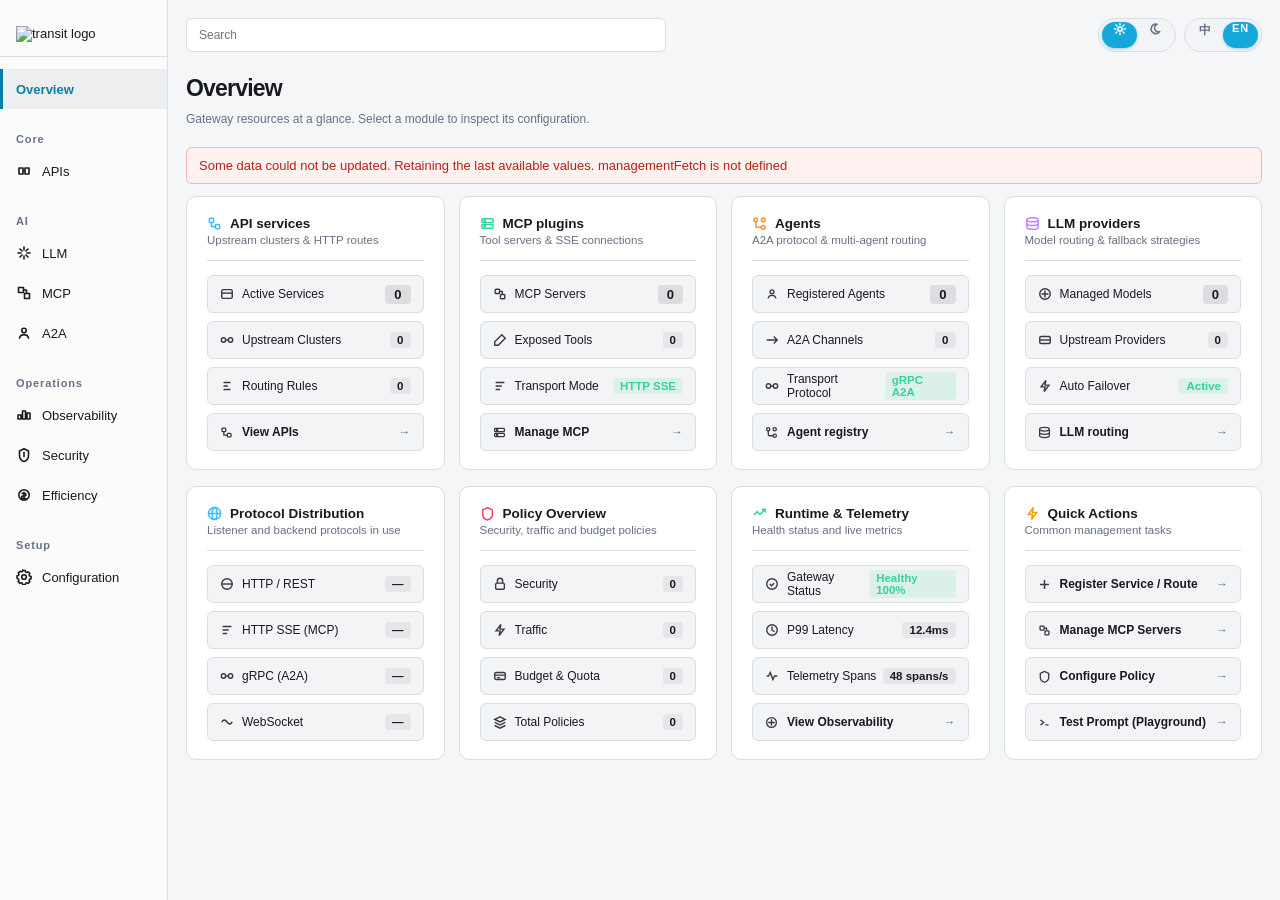
==== ui/index.html @ df719aab "chore: Streamline redundant design logic and refactor the overall plan" ====
<!doctype html>
<html lang="en">
<head>
  <meta charset="utf-8">
  <meta name="viewport" content="width=device-width, initial-scale=1">
  <link rel="icon" href="/assets/transit-mark.svg" type="image/svg+xml">
  <title>Transit</title>
  <script>
    document.documentElement.dataset.theme = localStorage.getItem('transit-theme') || 'light';
    document.documentElement.lang = localStorage.getItem('transit-lang') || 'en';
  </script>
  <style>
    :root, [data-theme="light"] {
      --ink: #171a1f;
      --muted: #667085;
      --line: #d9dde5;
      --page: #f5f6f8;
      --nav: #fbfbfc;
      --panel: #ffffff;
      --soft: #f3f4f6;
      --active: #eceeef;
      --accent: #111418;
      --input: #ffffff;
      --danger: #b42318;
      --danger-bg: #fff1f0;
      --danger-line: #f2b8b5;
      --radius: 8px;
      color-scheme: light;
    }
    [data-theme="dark"] {
      --ink: #e8eaed;
      --muted: #9aa3b2;
      --line: #2e3440;
      --page: #12151a;
      --nav: #171a1f;
      --panel: #1a1e24;
      --soft: #22262e;
      --active: #262b33;
      --accent: #e8eaed;
      --input: #1a1e24;
      --danger: #f2b8b5;
      --danger-bg: #3a1f1e;
      --danger-line: #6b3330;
      color-scheme: dark;
    }
    * { box-sizing: border-box; }
    html, body {
      margin: 0;
      min-height: 100vh;
      background: var(--page);
      color: var(--ink);
      overflow-x: hidden;
      letter-spacing: 0;
      font-family: ui-sans-serif, "Aptos", "Segoe UI", "PingFang SC", sans-serif;
    }
    button, input, select { font: inherit; color: inherit; }
    select {
      margin-left: 8px;
      padding: 6px 8px;
      border: 1px solid var(--line);
      border-radius: var(--radius);
      background: var(--input);
    }
    .muted { color: var(--muted); font-size: 12px; margin-left: 12px; }
    .shell {
      display: grid;
      grid-template-columns: 192px minmax(0, 1fr);
      min-height: 100vh;
    }
    .nav {
      border-right: 1px solid var(--line);
      background: var(--nav);
      padding: 18px 0;
      position: sticky;
      top: 0;
      height: 100vh;
    }
    .brand {
      display: flex;
      align-items: center;
      justify-content: flex-start;
      padding: 12px 16px 14px;
      border-bottom: 1px solid var(--line);
      margin-bottom: 12px;
    }
    .brand-logo {
      display: block;
      width: 110px;
      max-width: 100%;
      height: auto;
    }
    .nav-group { margin-top: 16px; }
    .nav-label {
      padding: 8px 16px 6px;
      color: var(--muted);
      font-size: 11px;
      font-weight: 650;
      letter-spacing: .08em;
    }
    .nav button {
      width: 100%;
      height: 40px;
      border: 0;
      border-radius: 0;
      background: transparent;
      display: flex;
      align-items: center;
      gap: 10px;
      color: var(--ink);
      cursor: pointer;
      padding: 0 16px;
      margin: 0;
      text-align: left;
      font-size: 13px;
    }
    .nav button:hover { background: var(--soft); }
    .nav button.active {
      background: var(--active);
      font-weight: 650;
      box-shadow: inset 3px 0 0 var(--accent);
    }
    .nav-icon {
      width: 16px;
      height: 16px;
      flex: 0 0 16px;
      stroke: currentColor;
      fill: none;
      stroke-width: 1.6;
      stroke-linecap: round;
      stroke-linejoin: round;
    }
    main { padding: 18px 22px 30px; min-width: 0; }
    .topbar {
      display: flex;
      align-items: center;
      justify-content: flex-end;
      gap: 10px;
      margin-bottom: 16px;
    }
    .search {
      flex: 1;
      min-width: 0;
      height: 36px;
      border: 1px solid var(--line);
      border-radius: 6px;
      background: var(--input);
      padding: 0 12px;
    }
    .search:focus { outline: 2px solid color-mix(in srgb, var(--accent) 25%, transparent); }
    .tools { display: flex; gap: 10px; flex: 0 0 auto; }
    .switch {
      --brand: #14a9d8;
      position: relative;
      display: grid;
      grid-template-columns: 1fr 1fr;
      width: 78px;
      height: 34px;
      padding: 3px;
      border: 1px solid var(--line);
      border-radius: 999px;
      background: var(--soft);
      cursor: pointer;
    }
    .switch:focus-visible { outline: 2px solid var(--brand); outline-offset: 2px; }
    .switch-knob {
      position: absolute;
      top: 3px;
      left: 3px;
      width: calc(50% - 3px);
      height: calc(100% - 6px);
      border-radius: 999px;
      background: var(--brand);
      box-shadow: 0 1px 3px rgba(13, 130, 188, .35);
      transition: transform .22s cubic-bezier(.2, .8, .2, 1);
    }
    .switch[data-on="dark"] .switch-knob,
    .switch[data-on="en"] .switch-knob { transform: translateX(100%); }
    .switch-opt {
      position: relative;
      z-index: 1;
      display: flex;
      align-items: center;
      justify-content: center;
      color: var(--muted);
      font-size: 12px;
      font-weight: 720;
      letter-spacing: .02em;
      user-select: none;
    }
    .switch[data-on="light"] .switch-opt[data-side="light"],
    .switch[data-on="dark"] .switch-opt[data-side="dark"],
    .switch[data-on="zh"] .switch-opt[data-side="zh"],
    .switch[data-on="en"] .switch-opt[data-side="en"] { color: #fff; }
    .switch-opt svg {
      width: 14px;
      height: 14px;
      stroke: currentColor;
      fill: none;
      stroke-width: 1.7;
      stroke-linecap: round;
      stroke-linejoin: round;
    }
    .lang-switch .switch-opt:first-of-type {
      font-family: "Songti SC", "STSong", "Noto Serif SC", serif;
      font-size: 13px;
    }
    .lang-switch .switch-opt:last-of-type {
      font-family: "Avenir Next Condensed", "DIN Alternate", "Arial Narrow", sans-serif;
      font-size: 11px;
      letter-spacing: .08em;
    }
    h1 {
      font-size: 22px;
      margin: 0 0 16px;
      font-weight: 760;
    }
    .grid {
      display: grid;
      grid-template-columns: repeat(4, minmax(140px, 1fr));
      gap: 10px;
    }
    .metric {
      background: var(--panel);
      border: 1px solid var(--line);
      border-radius: var(--radius);
      padding: 13px 14px;
      min-height: 86px;
    }
    .metric span { color: var(--muted); font-size: 12px; }
    .metric strong { display: block; font-size: 27px; margin-top: 8px; }

    /* Overview Dashboard Styles (Unified Enterprise Architecture) */
    .overview-subtitle {
      color: var(--muted);
      font-size: 13px;
      margin: -8px 0 16px 0;
      font-weight: 500;
      letter-spacing: 0.01em;
    }
    .overview-kpi-grid,
    .overview-bottom-grid {
      display: grid;
      grid-template-columns: repeat(4, 1fr);
      gap: 14px;
      margin-bottom: 16px;
      align-items: stretch;
    }
    .ov-kpi-card,
    .ov-panel-card {
      background: var(--panel);
      border: 1px solid var(--line);
      border-radius: 10px;
      padding: 18px 20px;
      display: flex;
      flex-direction: column;
      min-height: 258px;
      height: 100%;
      box-sizing: border-box;
      transition: border-color 0.15s ease;
    }
    .ov-kpi-card:hover,
    .ov-panel-card:hover {
      border-color: rgba(128, 128, 128, 0.35);
    }
    .ov-panel-head {
      margin-bottom: 14px;
      padding-bottom: 12px;
      border-bottom: 1px solid var(--line);
      min-height: 46px;
      display: flex;
      flex-direction: column;
      justify-content: center;
      box-sizing: border-box;
    }
    .ov-panel-title-row {
      display: flex;
      align-items: center;
      gap: 8px;
      font-size: 13.5px;
      font-weight: 700;
      color: var(--ink);
    }
    .ov-panel-title-row .ov-icon {
      flex-shrink: 0;
    }
    .ov-panel-title-row .ov-icon.blue { color: #38bdf8; }
    .ov-panel-title-row .ov-icon.green { color: #34d399; }
    .ov-panel-title-row .ov-icon.orange { color: #fb923c; }
    .ov-panel-title-row .ov-icon.purple { color: #c084fc; }
    .ov-panel-title-row .ov-icon.red { color: #f43f5e; }
    .ov-panel-title-row .ov-icon.yellow { color: #f59e0b; }
    .ov-panel-sub {
      font-size: 11.5px;
      color: var(--muted);
      margin-top: 3px;
      line-height: 1.2;
    }
    .ov-item-list,
    .ov-action-btn-stack {
      display: flex;
      flex-direction: column;
      gap: 8px;
      flex: 1;
      justify-content: flex-start;
    }
    .ov-list-item {
      height: 38px;
      min-height: 38px;
      padding: 0 12px;
      border-radius: 6px;
      background: var(--soft);
      border: 1px solid var(--line);
      display: flex;
      align-items: center;
      justify-content: space-between;
      font-size: 12px;
      box-sizing: border-box;
    }
    .ov-list-item-left {
      display: flex;
      align-items: center;
      gap: 8px;
      color: var(--ink);
      font-weight: 500;
    }
    .ov-list-item-left svg {
      opacity: 0.85;
      flex-shrink: 0;
    }
    .ov-item-badge {
      font-size: 11.5px;
      font-weight: 650;
      color: var(--ink);
      background: rgba(128, 128, 128, 0.12);
      padding: 2px 7px;
      border-radius: 4px;
      font-family: var(--mono);
    }
    .ov-item-badge.highlight {
      font-size: 13px;
      font-weight: 750;
      background: rgba(128, 128, 128, 0.2);
      padding: 2px 9px;
    }
    .ov-item-badge.success {
      color: #34d399;
      background: rgba(52, 211, 153, 0.12);
    }
    .ov-action-btn {
      height: 38px;
      min-height: 38px;
      padding: 0 12px;
      border-radius: 6px;
      background: var(--soft);
      border: 1px solid var(--line);
      display: flex;
      align-items: center;
      justify-content: space-between;
      color: var(--ink);
      font-size: 12px;
      font-weight: 550;
      cursor: pointer;
      transition: all 0.15s ease;
      text-align: left;
      width: 100%;
      box-sizing: border-box;
    }
    .ov-action-btn:hover {
      background: var(--nav);
      border-color: rgba(128, 128, 128, 0.35);
    }
    .ov-action-btn-left {
      display: flex;
      align-items: center;
      gap: 9px;
    }
    .ov-action-btn svg {
      flex-shrink: 0;
      opacity: 0.85;
    }
    .ov-action-btn .ov-arrow {
      color: var(--muted);
      transition: transform 0.15s ease, color 0.15s ease;
    }
    .ov-action-btn:hover .ov-arrow {
      color: var(--ink);
      transform: translateX(2px);
    }
    .panel {
      margin-top: 12px;
      overflow: hidden;
      background: var(--panel);
      border: 1px solid var(--line);
      border-radius: var(--radius);
    }
    .panel-head {
      padding: 10px 12px;
      color: var(--muted);
      font-size: 12px;
      font-weight: 680;
      border-bottom: 1px solid var(--line);
      background: var(--nav);
    }
    .panel-head.flame-head {
      display: flex;
      justify-content: space-between;
      align-items: center;
      background: #111418;
      color: #9aa3b2;
    }
    .flame-last {
      color: #ffd36a;
      font-variant-numeric: tabular-nums;
      font-weight: 680;
    }
    .flame-wrap {
      height: 280px;
      background: #0b0d10;
    }
    .flame-wrap svg { width: 100%; height: 280px; display: block; }
    .table-wrap { overflow: auto; }
    table { border-collapse: collapse; width: 100%; min-width: 640px; }
    th, td { border-bottom: 1px solid var(--line); padding: 10px 12px; text-align: left; vertical-align: middle; }
    .col-mode { text-align: center; width: 120px; white-space: nowrap; }
    .col-mode .levels { display: inline-flex; justify-content: center; align-items: center; gap: 6px; }
    th { color: var(--muted); font-size: 12px; font-weight: 680; background: var(--nav); }
    td { font-size: 13px; }
    .muted { color: var(--muted); }
    .error {
      color: var(--danger);
      background: var(--danger-bg);
      border: 1px solid var(--danger-line);
      padding: 10px 12px;
      border-radius: 6px;
      margin: 0 0 12px;
    }
    .cell-select {
      width: 100%;
      min-width: 200px;
      height: 32px;
      border: 1px solid var(--line);
      border-radius: 6px;
      background: var(--input);
      padding: 0 8px;
    }
    .level {
      display: inline-flex;
      align-items: center;
      height: 22px;
      padding: 0 8px;
      margin: 0;
      border-radius: 999px;
      font-size: 12px;
      font-weight: 650;
      border: 1px solid var(--line);
    }
    .level.tls { color: #0d82bc; border-color: #8ed3ea; background: #e6f8fc; }
    .level.mtls { color: #063f37; border-color: #bfd5ce; background: #e4ebe9; }
    [data-theme="dark"] .level.tls { color: #8ed3ea; background: #12313b; border-color: #1f5a6c; }
    [data-theme="dark"] .level.mtls { color: #b7d4cc; background: #1c2d29; border-color: #3d5c54; }
    .hidden { display: none !important; }
    @media (max-width: 980px) {
      .shell { grid-template-columns: 1fr; }
      .nav { position: static; height: auto; border-right: 0; border-bottom: 1px solid var(--line); }
      .grid { grid-template-columns: repeat(2, 1fr); }
    }
    @media (max-width: 560px) {
      main { padding: 14px; }
      .topbar { flex-wrap: wrap; }
      .search { flex: 1 1 100%; }
      .grid { grid-template-columns: 1fr; }
    }

    /* LLM Traffic Management */
    .llm-header-bar {
      display: flex;
      justify-content: space-between;
      align-items: center;
      flex-wrap: wrap;
      gap: 12px;
      margin-bottom: 14px;
    }
    .llm-header-title {
      display: flex;
      align-items: center;
      gap: 10px;
      flex-wrap: wrap;
    }
    .llm-title-text {
      font-size: 20px;
      font-weight: 760;
      letter-spacing: -0.01em;
    }
    .llm-route-badge {
      display: inline-flex;
      align-items: center;
      gap: 6px;
      background: var(--soft);
      border: 1px solid var(--line);
      border-radius: 6px;
      padding: 2px 8px;
      font-size: 12px;
      font-weight: 600;
    }
    .llm-select {
      height: 26px;
      margin-left: 2px;
      padding: 2px 8px;
      border: 1px solid var(--line);
      border-radius: 4px;
      background: var(--input);
      font-size: 12px;
      font-weight: 600;
      color: var(--ink);
    }
    .llm-chip {
      display: inline-flex;
      align-items: center;
      gap: 5px;
      padding: 3px 9px;
      border-radius: 6px;
      font-size: 11.5px;
      font-weight: 600;
      border: 1px solid var(--line);
      background: var(--soft);
      color: var(--muted);
    }
    .sync-badge {
      display: inline-flex;
      align-items: center;
      gap: 6px;
      font-size: 12px;
      font-weight: 650;
      color: #10b981;
      padding: 4px 10px;
      border-radius: 999px;
      background: rgba(16, 185, 129, 0.1);
      border: 1px solid rgba(16, 185, 129, 0.25);
    }
    .sync-badge .dot {
      width: 7px;
      height: 7px;
      border-radius: 50%;
      background: #10b981;
      box-shadow: 0 0 8px #10b981;
    }
    .llm-metrics-grid {
      display: grid;
      grid-template-columns: repeat(5, minmax(0, 1fr));
      gap: 10px;
      margin-bottom: 14px;
    }
    .llm-card {
      background: var(--panel);
      border: 1px solid var(--line);
      border-radius: var(--radius);
      padding: 12px 14px;
      position: relative;
      overflow: hidden;
    }
    .metric-card-head {
      display: flex;
      align-items: center;
      justify-content: space-between;
      margin-bottom: 8px;
    }
    .metric-label {
      color: var(--muted);
      font-size: 12px;
      font-weight: 650;
      display: flex;
      align-items: center;
      gap: 4px;
    }
    .info-bubble {
      font-size: 11px;
      opacity: 0.65;
      cursor: help;
    }
    .metric-trend {
      font-size: 11px;
      font-weight: 700;
      padding: 2px 6px;
      border-radius: 4px;
      white-space: nowrap;
    }
    .metric-trend.up {
      color: #10b981;
      background: rgba(16, 185, 129, 0.12);
    }
    .metric-trend.down {
      color: #38bdf8;
      background: rgba(56, 189, 248, 0.12);
    }
    .metric-card-body {
      display: flex;
      align-items: flex-end;
      justify-content: space-between;
      gap: 8px;
    }
    .metric-value-wrap {
      flex: 1;
      min-width: 0;
    }
    .llm-metric-num {
      display: block;
      font-size: 24px;
      font-weight: 800;
      line-height: 1.1;
      font-family: ui-monospace, SFMono-Regular, Menlo, monospace;
      letter-spacing: -0.02em;
    }
    .metric-subtext {
      display: block;
      font-size: 11px;
      color: var(--muted);
      margin-top: 5px;
      white-space: nowrap;
      overflow: hidden;
      text-overflow: ellipsis;
    }
    .metric-sparkline {
      width: 72px;
      height: 28px;
      flex: 0 0 72px;
    }
    .sparkline-svg {
      width: 100%;
      height: 100%;
      display: block;
    }

    /* Live Request Path + Drawer */
    .llm-main-layout {
      display: grid;
      grid-template-columns: 1fr 340px;
      gap: 12px;
      margin-bottom: 14px;
      align-items: start;
      transition: all 0.25s ease;
    }
    .llm-main-layout.drawer-collapsed {
      grid-template-columns: 1fr;
    }
    .llm-main-layout.drawer-collapsed .llm-detail-drawer {
      display: none;
    }
    .llm-flow-container {
      background: var(--panel);
      border: 1px solid var(--line);
      border-radius: var(--radius);
      padding: 14px 16px;
      overflow: hidden;
    }
    .flow-header {
      display: flex;
      align-items: center;
      justify-content: space-between;
      margin-bottom: 14px;
      padding-bottom: 10px;
      border-bottom: 1px solid var(--line);
    }
    .flow-title {
      font-size: 12px;
      font-weight: 750;
      letter-spacing: 0.06em;
      color: #38bdf8;
      text-transform: uppercase;
    }
    .llm-flow-diagram {
      display: flex;
      align-items: stretch;
      gap: 8px;
      overflow-x: auto;
      padding: 4px 0 12px;
    }
    .flow-card {
      flex: 1 1 0;
      min-width: 165px;
      background: var(--soft);
      border: 1px solid var(--line);
      border-radius: 8px;
      padding: 10px 12px;
      display: flex;
      flex-direction: column;
      font-size: 12px;
      position: relative;
    }
    .flow-card-head {
      display: flex;
      align-items: center;
      gap: 6px;
      font-weight: 750;
      font-size: 12px;
      letter-spacing: 0.04em;
      padding-bottom: 8px;
      margin-bottom: 8px;
      border-bottom: 1px solid var(--line);
      color: var(--ink);
    }
    .flow-icon {
      width: 14px;
      height: 14px;
      stroke: currentColor;
      fill: none;
      stroke-width: 1.7;
      stroke-linecap: round;
      stroke-linejoin: round;
    }
    .flow-card-body {
      display: flex;
      flex-direction: column;
      gap: 6px;
      flex: 1;
    }
    .kv-row {
      display: flex;
      justify-content: space-between;
      align-items: center;
      gap: 6px;
      font-size: 11px;
    }
    .kv-row .k {
      color: var(--muted);
      white-space: nowrap;
    }
    .kv-row .v {
      font-weight: 600;
      text-align: right;
      overflow: hidden;
      text-overflow: ellipsis;
      white-space: nowrap;
    }
    .kv-row .v.code {
      font-family: ui-monospace, SFMono-Regular, Menlo, monospace;
      font-size: 10.5px;
    }
    .v.pass, .chk {
      color: #10b981;
      font-weight: 700;
    }
    .flow-arrow {
      display: flex;
      flex-direction: column;
      align-items: center;
      justify-content: center;
      min-width: 52px;
      flex: 0 0 52px;
      color: var(--muted);
      gap: 4px;
    }
    .flow-reqs-badge {
      font-size: 9.5px;
      font-weight: 700;
      color: var(--muted);
      background: var(--panel);
      border: 1px solid var(--line);
      padding: 1px 5px;
      border-radius: 4px;
      white-space: nowrap;
    }
    .arrow-svg {
      width: 32px;
      height: 14px;
    }
    .policy-checks {
      display: flex;
      flex-direction: column;
      gap: 4px;
      margin-bottom: 8px;
    }
    .check-item {
      display: flex;
      align-items: center;
      gap: 5px;
      font-size: 11px;
    }
    .check-item .k { color: var(--ink); flex: 1; }
    .policy-strategy-box {
      border-top: 1px dashed var(--line);
      padding-top: 6px;
      margin-top: 4px;
    }
    .strategy-title, .fallback-title {
      font-size: 10.5px;
      font-weight: 700;
      color: var(--muted);
      margin-bottom: 4px;
      display: flex;
      justify-content: space-between;
      align-items: center;
    }
    .badge-tag {
      font-size: 9px;
      padding: 1px 5px;
      border-radius: 3px;
      background: rgba(56, 189, 248, 0.15);
      color: #38bdf8;
      font-weight: 700;
    }
    .strategy-list {
      display: flex;
      flex-direction: column;
      gap: 3px;
    }
    .strat-item {
      display: flex;
      align-items: center;
      gap: 5px;
      font-size: 10.5px;
    }
    .strat-item .name { flex: 1; overflow: hidden; text-overflow: ellipsis; white-space: nowrap; }
    .strat-item .pct { font-weight: 700; font-family: ui-monospace, monospace; }
    .dot-blue { width: 6px; height: 6px; border-radius: 50%; background: #38bdf8; }
    .dot-cyan { width: 6px; height: 6px; border-radius: 50%; background: #14b8a6; }
    .dot-amber { width: 6px; height: 6px; border-radius: 50%; background: #f59e0b; }
    .dot-purple { width: 6px; height: 6px; border-radius: 50%; background: #a855f7; }
    .fallback-box {
      border-top: 1px dashed var(--line);
      padding-top: 6px;
      margin-top: 6px;
    }
    .fallback-list {
      font-size: 10.5px;
      color: var(--muted);
      line-height: 1.4;
      font-family: ui-monospace, monospace;
    }
    .flow-providers-column {
      flex: 1.3 1 0;
      min-width: 215px;
      display: flex;
      flex-direction: column;
      gap: 8px;
    }
    .provider-subcard {
      background: var(--panel);
      border: 1px solid var(--line);
      border-radius: 6px;
      padding: 8px 10px;
      cursor: pointer;
      transition: border-color 0.15s, transform 0.1s;
    }
    .provider-subcard:hover {
      border-color: #38bdf8;
      transform: translateY(-1px);
    }
    .provider-subcard.active {
      border-color: #38bdf8;
      box-shadow: 0 0 0 1px #38bdf8;
    }
    .psc-top {
      display: flex;
      justify-content: space-between;
      align-items: center;
      margin-bottom: 4px;
    }
    .psc-vendor {
      font-size: 11px;
      font-weight: 650;
      color: var(--muted);
    }
    .weight-tag {
      font-size: 10px;
      font-weight: 750;
      padding: 1px 6px;
      border-radius: 4px;
      background: rgba(56, 189, 248, 0.15);
      color: #38bdf8;
      font-family: ui-monospace, monospace;
    }
    .priority-tag {
      font-size: 10px;
      font-weight: 750;
      padding: 1px 5px;
      border-radius: 4px;
      background: rgba(168, 85, 247, 0.15);
      color: #c084fc;
      font-family: ui-monospace, monospace;
      margin-left: 4px;
    }
    .type-badge {
      font-size: 10px;
      font-weight: 700;
      padding: 1px 6px;
      border-radius: 4px;
      font-family: ui-monospace, monospace;
      margin-right: 4px;
      display: inline-block;
    }
    .type-badge.self-hosted {
      background: rgba(34, 197, 94, 0.15);
      color: #22c55e;
    }
    .type-badge.subscription {
      background: rgba(59, 130, 246, 0.15);
      color: #3b82f6;
    }
    .type-badge.api-key {
      background: rgba(245, 158, 11, 0.15);
      color: #f59e0b;
    }
    .llm-pools-container, .mcp-pools-container {
      display: flex;
      flex-direction: column;
      gap: 16px;
      margin-top: 18px;
      margin-bottom: 20px;
    }
    .mcp-pool-card {
      border: 1px solid var(--line);
      background: var(--panel);
      border-radius: var(--radius);
      overflow: hidden;
      box-shadow: 0 1px 3px rgba(0,0,0,0.03);
    }
    .mcp-pool-header {
      display: flex;
      justify-content: space-between;
      align-items: center;
      padding: 10px 16px;
      background: var(--soft);
      border-bottom: 1px solid var(--line);
      font-weight: 700;
      font-size: 13px;
    }
    .mcp-pool-header .pool-title-wrap {
      display: flex;
      align-items: center;
      gap: 8px;
    }
    .tool-filter-btn {
      padding: 3px 9px;
      font-size: 11px;
      border-radius: 4px;
      border: 1px solid var(--line);
      background: var(--panel);
      cursor: pointer;
      color: var(--muted);
      font-weight: 600;
    }
    .tool-filter-btn:hover {
      background: var(--active);
      color: var(--ink);
    }
    .tool-filter-btn.active {
      background: var(--active);
      color: var(--ink);
      border-color: rgba(56, 189, 248, 0.5);
    }
    /* MCP Gateway & Federated Target Styles */
    .mcp-section-container {
      display: flex;
      flex-direction: column;
      gap: 16px;
    }
    .mcp-toolbar {
      display: flex;
      justify-content: flex-end;
      align-items: center;
    }
    .mcp-add-btn {
      display: inline-flex;
      align-items: center;
      gap: 6px;
      background: #7c3aed;
      color: #ffffff;
      border: none;
      border-radius: 6px;
      padding: 6px 14px;
      font: inherit;
      font-size: 12.5px;
      font-weight: 500;
      line-height: 1.35;
      cursor: pointer;
      white-space: nowrap;
      box-shadow: 0 1px 2px rgba(0, 0, 0, 0.12);
      transition: background 0.15s ease;
    }
    .mcp-add-btn:hover {
      background: #6d28d9;
    }
    .mcp-add-btn:active {
      background: #5b21b6;
    }
    .mcp-card {
      background: var(--panel, #0f1319);
      border: 1px solid var(--line, rgba(255, 255, 255, 0.08));
      border-radius: 8px;
      overflow: hidden;
    }
    .mcp-table {
      width: 100%;
      border-collapse: collapse;
      text-align: left;
    }
    .mcp-table th {
      font-size: 11px;
      font-weight: 700;
      letter-spacing: 0.05em;
      text-transform: uppercase;
      color: var(--muted, #94a3b8);
      padding: 12px 16px;
      border-bottom: 1px solid var(--line, rgba(255, 255, 255, 0.08));
    }
    .mcp-table td {
      padding: 13px 16px;
      border-bottom: 1px solid var(--line, rgba(255, 255, 255, 0.08));
      vertical-align: middle;
      font-size: 13px;
    }
    .mcp-table tr:last-child td {
      border-bottom: none;
    }
    .mcp-cell-name {
      font-size: 13.5px;
      font-weight: 700;
      color: var(--ink, #f8fafc);
    }
    .mcp-type-badge {
      display: inline-flex;
      align-items: center;
      padding: 3px 10px;
      border-radius: 12px;
      background: var(--soft, #1e293b);
      color: var(--ink, #cbd5e1);
      font-size: 11.5px;
      font-weight: 600;
      letter-spacing: 0.02em;
    }
    .mcp-endpoint-code {
      font-family: var(--font-mono, monospace);
      font-size: 12.5px;
      color: var(--ink, #e2e8f0);
    }
    .mcp-state-badge {
      display: inline-flex;
      align-items: center;
      padding: 3px 10px;
      border-radius: 12px;
      font-size: 11.5px;
      font-weight: 600;
    }
    .mcp-state-badge.ready {
      background: rgba(34, 197, 94, 0.15);
      color: #4ade80;
    }
    .mcp-cell-actions {
      display: flex;
      align-items: center;
      justify-content: flex-end;
      gap: 8px;
    }
    .mcp-icon-btn {
      display: inline-flex;
      align-items: center;
      justify-content: center;
      width: 30px;
      height: 30px;
      border-radius: 6px;
      border: 1px solid var(--line, rgba(255, 255, 255, 0.12));
      background: transparent;
      color: var(--muted, #94a3b8);
      cursor: pointer;
      transition: all 0.15s ease;
    }
    .mcp-icon-btn:hover {
      background: var(--soft, rgba(255, 255, 255, 0.05));
      color: var(--ink, #ffffff);
      border-color: var(--muted, #94a3b8);
    }
    .mcp-delete-btn {
      color: #f87171;
    }
    .mcp-delete-btn:hover {
      background: rgba(239, 68, 68, 0.15);
      color: #ef4444;
      border-color: rgba(239, 68, 68, 0.4);
    }
    .mcp-empty-row {
      text-align: center;
      padding: 48px 16px !important;
      color: var(--muted, #94a3b8);
      font-size: 13px;
    }
    .mcp-split-layout {
      display: grid;
      grid-template-columns: minmax(0, 1.4fr) minmax(0, 1.05fr);
      gap: 14px;
      align-items: start;
    }
    @media (max-width: 1100px) {
      .mcp-split-layout {
        grid-template-columns: 1fr;
      }
    }
    .mcp-inspector-card {
      background: var(--panel);
      border: 1px solid var(--line);
      border-radius: var(--radius);
      padding: 16px;
      display: flex;
      flex-direction: column;
      gap: 12px;
      box-shadow: 0 1px 3px rgba(0,0,0,0.03);
    }
    .mcp-inspector-head {
      display: flex;
      justify-content: space-between;
      align-items: center;
      padding-bottom: 10px;
      border-bottom: 1px solid var(--line);
    }
    .mcp-kv-list {
      display: grid;
      grid-template-columns: 120px 1fr;
      gap: 8px 12px;
      font-size: 12px;
    }
    .mcp-kv-list .k {
      color: var(--muted);
      font-weight: 550;
    }
    .mcp-kv-list .v {
      color: var(--ink);
      word-break: break-all;
    }
    .mcp-cap-tabs {
      display: flex;
      gap: 4px;
      align-items: center;
    }
    .mcp-dialog-overlay, .a2a-dialog-overlay {
      position: fixed;
      inset: 0;
      background: rgba(0, 0, 0, 0.65);
      backdrop-filter: blur(2px);
      z-index: 9999;
      display: flex;
      align-items: center;
      justify-content: center;
    }
    .mcp-dialog-overlay.hidden, .a2a-dialog-overlay.hidden {
      display: none !important;
    }
    .mcp-dialog {
      border: 1px solid var(--line);
      border-radius: 10px;
      background: var(--panel);
      color: var(--ink);
      padding: 0;
      max-width: 480px;
      width: 90%;
      box-shadow: 0 20px 25px -5px rgba(0, 0, 0, 0.2), 0 10px 10px -5px rgba(0, 0, 0, 0.04);
    }
    .mcp-dialog-head {
      display: flex;
      align-items: center;
      justify-content: space-between;
      padding: 16px 20px;
      border-bottom: 1px solid var(--line);
    }
    .mcp-dialog-head h3 {
      font-size: 16px;
      font-weight: 700;
      margin: 0;
    }
    .mcp-dialog-body {
      padding: 20px;
      display: flex;
      flex-direction: column;
      gap: 16px;
    }
    .mcp-form-label {
      display: block;
      font-size: 11px;
      font-weight: 700;
      text-transform: uppercase;
      letter-spacing: 0.05em;
      color: var(--muted);
      margin-bottom: 6px;
    }
    .mcp-form-hint {
      display: block;
      font-size: 11.5px;
      color: var(--muted);
      margin-top: 4px;
    }
    .mcp-segmented-group {
      display: flex;
      border: 1px solid var(--line);
      border-radius: 6px;
      overflow: hidden;
      background: var(--soft);
      padding: 2px;
      gap: 2px;
    }
    .mcp-seg-btn {
      flex: 1;
      padding: 6px 10px;
      font-size: 12px;
      font-weight: 550;
      border: 0;
      border-radius: 4px;
      background: transparent;
      color: var(--muted);
      cursor: pointer;
      transition: all 0.15s ease;
    }
    .mcp-seg-btn.active {
      background: var(--panel);
      color: var(--ink);
      font-weight: 650;
      box-shadow: 0 1px 2px rgba(0, 0, 0, 0.05);
    }
    .mcp-dialog-foot {
      display: flex;
      align-items: center;
      justify-content: flex-end;
      gap: 10px;
      padding: 14px 20px;
      border-top: 1px solid var(--line);
      background: var(--soft);
      border-bottom-left-radius: 10px;
      border-bottom-right-radius: 10px;
    }

    /* A2A & Traffic Configuration Styles */
    .a2a-section-container {
      display: flex;
      flex-direction: column;
      gap: 16px;
    }
    .a2a-toolbar {
      display: flex;
      justify-content: space-between;
      align-items: center;
      margin-bottom: 4px;
    }
    .a2a-nav-tabs {
      display: inline-flex;
      background: var(--panel, #0f1319);
      border: 1px solid var(--line, rgba(255,255,255,0.08));
      border-radius: 6px;
      padding: 3px;
      gap: 4px;
    }
    .a2a-nav-tab {
      background: transparent;
      border: none;
      color: var(--muted, #94a3b8);
      font: inherit;
      font-size: 12px;
      font-weight: 600;
      padding: 5px 14px;
      border-radius: 4px;
      cursor: pointer;
      transition: all 0.15s ease;
    }
    .a2a-nav-tab.active {
      background: var(--soft, #1e293b);
      color: var(--ink, #ffffff);
    }
    .a2a-primary-btn {
      display: inline-flex;
      align-items: center;
      gap: 6px;
      background: #7c3aed;
      color: #ffffff;
      border: none;
      border-radius: 6px;
      padding: 7px 14px;
      font: inherit;
      font-size: 12.5px;
      font-weight: 500;
      cursor: pointer;
      box-shadow: 0 1px 2px rgba(0,0,0,0.15);
      transition: background 0.15s ease;
    }
    .a2a-primary-btn:hover {
      background: #6d28d9;
    }
    .a2a-kicker {
      font-size: 11px;
      font-weight: 700;
      color: #c084fc;
      letter-spacing: 0.08em;
      text-transform: uppercase;
      margin-bottom: 4px;
    }
    .a2a-title {
      font-size: 22px;
      font-weight: 700;
      color: var(--ink, #ffffff);
      margin: 0 0 6px 0;
    }
    .a2a-subtitle {
      font-size: 13px;
      color: var(--muted, #94a3b8);
      margin: 0 0 18px 0;
    }
    .a2a-gateways-grid {
      display: flex;
      flex-direction: column;
      gap: 12px;
    }
    .a2a-gw-card {
      background: var(--panel, #0f1319);
      border: 1px solid var(--line, rgba(255,255,255,0.08));
      border-radius: 8px;
      padding: 16px 20px;
      display: flex;
      justify-content: space-between;
      align-items: center;
      transition: border-color 0.15s ease;
    }
    .a2a-gw-card:hover {
      border-color: rgba(255,255,255,0.18);
    }
    .a2a-gw-name {
      font-size: 14.5px;
      font-weight: 700;
      color: var(--ink, #ffffff);
    }
    .a2a-gw-meta {
      font-size: 12px;
      color: var(--muted, #94a3b8);
      margin-top: 4px;
    }
    .a2a-card {
      background: var(--panel, #0f1319);
      border: 1px solid var(--line, rgba(255,255,255,0.08));
      border-radius: 8px;
      overflow: hidden;
    }
    .a2a-table {
      width: 100%;
      border-collapse: collapse;
      text-align: left;
    }
    .a2a-table th {
      font-size: 11px;
      font-weight: 700;
      letter-spacing: 0.05em;
      text-transform: uppercase;
      color: var(--muted, #94a3b8);
      padding: 12px 16px;
      border-bottom: 1px solid var(--line, rgba(255,255,255,0.08));
    }
    .a2a-table td {
      padding: 13px 16px;
      border-bottom: 1px solid var(--line, rgba(255,255,255,0.08));
      vertical-align: middle;
      font-size: 13px;
    }
    .a2a-table tr:last-child td {
      border-bottom: none;
    }
    .a2a-dialog {
      width: 92%;
      max-width: 680px;
      max-height: 90vh;
      background: #0f1319;
      color: #ffffff;
      border: 1px solid rgba(255,255,255,0.12);
      border-radius: 12px;
      padding: 0;
      overflow-y: auto;
      box-shadow: 0 20px 40px rgba(0,0,0,0.6);
    }
    .a2a-dialog::backdrop {
      background: rgba(0,0,0,0.65);
      backdrop-filter: blur(2px);
    }
    .a2a-dialog-head {
      display: flex;
      justify-content: space-between;
      align-items: center;
      padding: 18px 24px;
      border-bottom: 1px solid rgba(255,255,255,0.08);
    }
    .a2a-dialog-head h3 {
      font-size: 18px;
      font-weight: 700;
      color: #ffffff;
      margin: 0;
    }
    .a2a-dialog-body {
      padding: 20px 24px;
      display: flex;
      flex-direction: column;
      gap: 16px;
    }
    .a2a-form-row {
      display: grid;
      grid-template-columns: 1fr 1fr;
      gap: 14px;
    }
    .a2a-label {
      display: flex;
      align-items: center;
      gap: 5px;
      font-size: 11px;
      font-weight: 700;
      letter-spacing: 0.05em;
      text-transform: uppercase;
      color: #94a3b8;
      margin-bottom: 6px;
    }
    .a2a-input, .a2a-select {
      width: 100%;
      box-sizing: border-box;
      background: #090c10;
      border: 1px solid rgba(255,255,255,0.12);
      border-radius: 6px;
      padding: 8px 12px;
      font: inherit;
      font-size: 13px;
      color: #ffffff;
      outline: none;
      transition: border-color 0.15s ease;
    }
    .a2a-input:focus, .a2a-select:focus {
      border-color: #7c3aed;
    }
    .a2a-checkbox-card {
      background: rgba(255,255,255,0.02);
      border: 1px solid rgba(255,255,255,0.08);
      border-radius: 8px;
      padding: 12px 14px;
      display: flex;
      align-items: flex-start;
      gap: 12px;
      cursor: pointer;
    }
    .a2a-checkbox-card input[type="checkbox"] {
      margin-top: 3px;
      width: 16px;
      height: 16px;
      accent-color: #7c3aed;
      cursor: pointer;
    }
    .a2a-checkbox-card .title {
      font-size: 13px;
      font-weight: 600;
      color: #ffffff;
    }
    .a2a-checkbox-card .desc {
      font-size: 11.5px;
      color: #94a3b8;
      margin-top: 2px;
    }
    .a2a-section-box {
      background: rgba(255,255,255,0.02);
      border: 1px solid rgba(255,255,255,0.08);
      border-radius: 8px;
      padding: 14px;
      display: flex;
      flex-direction: column;
      gap: 8px;
    }
    .a2a-section-box-head {
      display: flex;
      justify-content: space-between;
      align-items: center;
    }
    .a2a-section-box-head .title {
      font-size: 13px;
      font-weight: 700;
      color: #ffffff;
    }
    .a2a-section-box-head .desc {
      font-size: 11.5px;
      color: #94a3b8;
      margin-top: 2px;
    }
    .a2a-box-btn {
      background: transparent;
      border: 1px solid rgba(255,255,255,0.15);
      border-radius: 5px;
      color: #ffffff;
      font: inherit;
      font-size: 11.5px;
      font-weight: 500;
      padding: 4px 10px;
      cursor: pointer;
      display: inline-flex;
      align-items: center;
      gap: 4px;
    }
    .a2a-box-btn:hover {
      background: rgba(255,255,255,0.05);
      border-color: rgba(255,255,255,0.25);
    }
    .a2a-box-empty {
      border: 1px dashed rgba(255,255,255,0.1);
      border-radius: 6px;
      padding: 14px;
      font-size: 12px;
      color: #64748b;
      text-align: left;
    }
    .a2a-policy-card {
      background: rgba(255,255,255,0.02);
      border: 1px solid rgba(255,255,255,0.08);
      border-radius: 8px;
      padding: 12px 14px;
      display: flex;
      align-items: center;
      justify-content: space-between;
      cursor: pointer;
    }
    .a2a-policy-card:hover {
      background: rgba(255,255,255,0.04);
    }
    .a2a-policy-left {
      display: flex;
      align-items: center;
      gap: 12px;
    }
    .a2a-shield-icon {
      width: 28px;
      height: 28px;
      border-radius: 6px;
      background: rgba(255,255,255,0.05);
      display: grid;
      place-items: center;
      color: #94a3b8;
    }
    .a2a-yaml-container {
      display: flex;
      flex-direction: column;
      gap: 6px;
    }
    .a2a-yaml-toggle {
      font-size: 12px;
      font-weight: 600;
      color: #cbd5e1;
      display: flex;
      align-items: center;
      gap: 4px;
      cursor: pointer;
      user-select: none;
    }
    .a2a-yaml-block {
      background: #090c10;
      border: 1px solid rgba(255,255,255,0.08);
      border-radius: 6px;
      padding: 12px 14px;
      font-family: var(--font-mono, monospace);
      font-size: 12px;
      line-height: 1.5;
      color: #e2e8f0;
      margin: 0;
      white-space: pre;
      overflow-x: auto;
    }
    .a2a-dialog-foot {
      display: flex;
      justify-content: flex-end;
      align-items: center;
      gap: 10px;
      padding: 14px 24px;
      border-top: 1px solid rgba(255,255,255,0.08);
    }
    .a2a-split-layout {
      display: grid;
      grid-template-columns: minmax(0, 1.4fr) minmax(0, 1.05fr);
      gap: 14px;
      align-items: start;
    }
    @media (max-width: 1100px) {
      .a2a-split-layout {
        grid-template-columns: 1fr;
      }
    }
    .a2a-filter-bar {
      display: flex;
      flex-wrap: wrap;
      gap: 8px;
      align-items: center;
      margin-bottom: 12px;
    }
    .a2a-role-badge {
      display: inline-flex;
      align-items: center;
      padding: 2px 7px;
      border-radius: 4px;
      font-size: 11px;
      font-weight: 650;
      letter-spacing: 0.02em;
    }
    .a2a-role-badge.orchestrator {
      background: rgba(56, 189, 248, 0.12);
      color: #0284c7;
      border: 1px solid rgba(56, 189, 248, 0.3);
    }
    .a2a-role-badge.worker {
      background: rgba(16, 185, 129, 0.12);
      color: #059669;
      border: 1px solid rgba(16, 185, 129, 0.3);
    }
    .a2a-role-badge.reviewer {
      background: rgba(245, 158, 11, 0.12);
      color: #d97706;
      border: 1px solid rgba(245, 158, 11, 0.3);
    }
    .a2a-inspector-card {
      background: var(--panel);
      border: 1px solid var(--line);
      border-radius: var(--radius);
      padding: 16px;
      display: flex;
      flex-direction: column;
      gap: 12px;
      box-shadow: 0 1px 3px rgba(0,0,0,0.03);
    }
    .a2a-inspector-head {
      display: flex;
      justify-content: space-between;
      align-items: center;
      padding-bottom: 10px;
      border-bottom: 1px solid var(--line);
    }
    .a2a-kv-list {
      display: grid;
      grid-template-columns: 110px 1fr;
      gap: 8px 12px;
      font-size: 12px;
    }
    .a2a-kv-list .k {
      color: var(--muted);
      font-weight: 550;
    }
    .a2a-kv-list .v {
      color: var(--ink);
      word-break: break-all;
    }
    .a2a-caps-wrap {
      display: flex;
      flex-wrap: wrap;
      gap: 4px;
    }
    .a2a-delegation-tree {
      background: var(--soft);
      border: 1px solid var(--line);
      border-radius: 6px;
      padding: 10px 12px;
      font-family: ui-monospace, SFMono-Regular, Menlo, Monaco, Consolas, monospace;
      font-size: 11.5px;
      line-height: 1.6;
      max-height: 180px;
      overflow-y: auto;
    }
    .a2a-tree-node {
      padding: 3px 6px;
      border-radius: 4px;
      display: flex;
      align-items: center;
      gap: 6px;
      margin: 2px 0;
    }
    .a2a-tree-node.active-node {
      background: rgba(56, 189, 248, 0.15);
      font-weight: 700;
      color: var(--ink);
      border-left: 3px solid #0284c7;
    }
    .a2a-tree-node .node-tag {
      font-size: 10px;
      padding: 1px 5px;
      border-radius: 3px;
    }

    /* LLM Provider Tabs & CLIProxyAPI Dynamic Quota Window System */
    .llm-provider-tabs-wrapper {
      margin-bottom: 20px;
    }
    .llm-provider-tabs {
      display: flex;
      gap: 8px;
      overflow-x: auto;
      padding: 4px 0 12px 0;
      margin-bottom: 12px;
      border-bottom: 1px solid var(--line);
    }
    .llm-provider-tab {
      display: inline-flex;
      align-items: center;
      gap: 6px;
      padding: 6px 14px;
      border-radius: 999px;
      border: 1px solid var(--line);
      background: var(--panel);
      color: var(--muted);
      font-size: 12px;
      font-weight: 600;
      cursor: pointer;
      white-space: nowrap;
      transition: all 0.15s ease;
    }
    .llm-provider-tab:hover {
      background: var(--soft);
      color: var(--ink);
      border-color: var(--line);
    }
    .llm-provider-tab.active {
      background: var(--ink);
      color: #ffffff;
      border-color: var(--ink);
    }
    .llm-provider-tab .tab-badge {
      display: inline-flex;
      align-items: center;
      justify-content: center;
      font-size: 10.5px;
      font-weight: 700;
      padding: 1px 6px;
      border-radius: 999px;
      background: rgba(0, 0, 0, 0.08);
      color: inherit;
    }
    .llm-provider-tab.active .tab-badge {
      background: rgba(255, 255, 255, 0.25);
      color: #ffffff;
    }

    .llm-provider-summary {
      display: flex;
      justify-content: space-between;
      align-items: center;
      padding: 12px 18px;
      background: var(--panel);
      border: 1px solid var(--line);
      border-radius: var(--radius);
      margin-bottom: 16px;
      gap: 16px;
      flex-wrap: wrap;
    }
    .llm-provider-summary-left {
      display: flex;
      flex-direction: column;
      gap: 4px;
    }
    .llm-provider-summary-title {
      font-size: 13.5px;
      font-weight: 700;
      color: var(--ink);
      display: flex;
      align-items: center;
      gap: 8px;
    }
    .llm-provider-summary-desc {
      font-size: 11.5px;
      color: var(--muted);
      line-height: 1.4;
    }
    .llm-provider-summary-right {
      display: flex;
      align-items: center;
      gap: 10px;
    }
    .summary-chip {
      display: inline-flex;
      align-items: center;
      gap: 5px;
      font-size: 11px;
      padding: 3px 9px;
      border-radius: 999px;
      border: 1px solid var(--line);
      background: var(--soft);
      color: var(--ink);
      font-weight: 600;
    }

    .llm-accounts-grid {
      display: grid;
      grid-template-columns: repeat(auto-fill, minmax(360px, 1fr));
      gap: 16px;
      margin-bottom: 24px;
    }
    .llm-account-card {
      border: 1px solid var(--line);
      background: var(--panel);
      border-radius: var(--radius);
      box-shadow: 0 1px 3px rgba(0,0,0,0.03);
      display: flex;
      flex-direction: column;
      overflow: hidden;
      transition: box-shadow 0.15s ease, border-color 0.15s ease;
    }
    .llm-account-card:hover {
      box-shadow: 0 4px 12px rgba(0,0,0,0.06);
      border-color: rgba(56, 189, 248, 0.4);
    }
    .llm-account-header {
      padding: 12px 16px;
      background: var(--soft);
      border-bottom: 1px solid var(--line);
      display: flex;
      flex-direction: column;
      gap: 6px;
    }
    .llm-account-header-top {
      display: flex;
      justify-content: space-between;
      align-items: center;
    }
    .llm-account-name-group {
      display: flex;
      align-items: center;
      gap: 8px;
      font-weight: 700;
      font-size: 13.5px;
      color: var(--ink);
    }
    .llm-account-header-sub {
      display: flex;
      justify-content: space-between;
      align-items: center;
      font-size: 11.5px;
      color: var(--muted);
    }
    .llm-account-body {
      padding: 14px 16px;
      display: flex;
      flex-direction: column;
      gap: 12px;
      flex: 1;
    }
    .quota-window-section {
      display: flex;
      flex-direction: column;
      gap: 10px;
    }
    .quota-window-item {
      display: flex;
      flex-direction: column;
      gap: 4px;
    }
    .quota-window-label-row {
      display: flex;
      justify-content: space-between;
      align-items: center;
      font-size: 11.5px;
      font-weight: 600;
      color: var(--ink);
    }
    .quota-bar-wrap {
      width: 100%;
      height: 7px;
      background: rgba(0, 0, 0, 0.06);
      border-radius: 999px;
      overflow: hidden;
      position: relative;
    }
    .quota-bar-fill {
      height: 100%;
      border-radius: 999px;
      transition: width 0.3s ease;
    }
    .quota-bar-fill.normal { background: #10b981; }
    .quota-bar-fill.warning { background: #f59e0b; }
    .quota-bar-fill.danger { background: #ef4444; }

    .quota-window-meta {
      display: flex;
      justify-content: space-between;
      align-items: center;
      font-size: 10.5px;
      color: var(--muted);
      font-family: ui-monospace, monospace;
    }
    .reset-cards-box {
      display: flex;
      justify-content: space-between;
      align-items: center;
      padding: 8px 12px;
      background: rgba(56, 189, 248, 0.08);
      border: 1px solid rgba(56, 189, 248, 0.2);
      border-radius: 6px;
      font-size: 11.5px;
      color: var(--ink);
    }
    .reset-cards-count {
      font-weight: 700;
      color: #0284c7;
      font-family: ui-monospace, monospace;
    }
    .quota-unsupported-banner {
      padding: 12px 14px;
      background: rgba(245, 158, 11, 0.08);
      border: 1px dashed rgba(245, 158, 11, 0.4);
      border-radius: 6px;
      display: flex;
      flex-direction: column;
      gap: 4px;
    }
    .unsupported-title {
      font-size: 12px;
      font-weight: 700;
      color: #b45309;
    }
    .unsupported-desc {
      font-size: 11px;
      color: var(--muted);
      line-height: 1.4;
    }
    .llm-stat-row {
      display: flex;
      justify-content: space-between;
      align-items: center;
      font-size: 11.5px;
      padding: 3px 0;
      border-bottom: 1px dashed rgba(0, 0, 0, 0.05);
    }
    .llm-stat-row:last-child {
      border-bottom: none;
    }
    .llm-stat-k {
      color: var(--muted);
    }
    .llm-stat-v {
      font-weight: 600;
      color: var(--ink);
    }
    .llm-account-footer {
      padding: 10px 16px;
      background: var(--soft);
      border-top: 1px solid var(--line);
      display: flex;
      justify-content: space-between;
      align-items: center;
      font-size: 11px;
    }
    .llm-observed-at {
      color: var(--muted);
      font-size: 10.5px;
    }
    .llm-account-actions {
      display: flex;
      gap: 6px;
    }
    .type-badge {
      font-size: 10px;
      font-weight: 700;
      padding: 2px 7px;
      border-radius: 4px;
      text-transform: uppercase;
      font-family: ui-monospace, monospace;
    }
    .type-badge.subscription {
      background: rgba(99, 102, 241, 0.12);
      color: #6366f1;
    }
    .type-badge.api-key {
      background: rgba(14, 165, 233, 0.12);
      color: #0284c7;
    }
    .type-badge.self-hosted {
      background: rgba(16, 185, 129, 0.12);
      color: #10b981;
    }
    .priority-tag {
      font-size: 10px;
      font-weight: 700;
      padding: 1px 5px;
      border-radius: 3px;
      background: rgba(0, 0, 0, 0.08);
      color: var(--ink);
      font-family: ui-monospace, monospace;
    }
    .pool-action-btn {
      padding: 3px 8px;
      font-size: 11px;
      border-radius: 4px;
      border: 1px solid var(--line);
      background: var(--panel);
      cursor: pointer;
      margin-right: 4px;
      font-weight: 600;
      color: var(--ink);
    }
    .pool-action-btn:hover {
      background: var(--active);
    }
    .pool-action-btn.action-test:hover {
      background: rgba(56, 189, 248, 0.15);
      color: #38bdf8;
      border-color: rgba(56, 189, 248, 0.4);
    }
    .pool-action-btn.action-enable:hover {
      background: rgba(16, 185, 129, 0.15);
      color: #10b981;
      border-color: rgba(16, 185, 129, 0.4);
    }
    .pool-action-btn.action-stop:hover {
      background: rgba(239, 68, 68, 0.15);
      color: #ef4444;
      border-color: rgba(239, 68, 68, 0.4);
    }
    .status-pill.down {
      background: rgba(239, 68, 68, 0.12);
      color: #ef4444;
    }
    .status-pill {
      display: inline-flex;
      align-items: center;
      justify-content: center;
      font-size: 11px;
      font-weight: 600;
      padding: 2px 10px;
      border-radius: 999px;
      line-height: 1.4;
    }
    .status-pill.healthy { background: rgba(16, 185, 129, 0.12); color: #10b981; }
    .status-pill.cooling { background: rgba(245, 158, 11, 0.15); color: #f59e0b; }
    .status-pill.standby { background: rgba(99, 102, 241, 0.12); color: #6366f1; }
    .psc-model {
      font-size: 13px;
      font-weight: 750;
      color: var(--ink);
      margin-bottom: 6px;
      font-family: ui-monospace, monospace;
    }
    .psc-bottom {
      display: flex;
      justify-content: space-between;
      align-items: center;
      font-size: 10.5px;
    }
    .status-badge {
      font-size: 10px;
      font-weight: 700;
      padding: 1px 6px;
      border-radius: 999px;
    }
    .status-badge.healthy {
      color: #10b981;
      background: rgba(16, 185, 129, 0.12);
    }
    .status-badge.degraded {
      color: #f59e0b;
      background: rgba(245, 158, 11, 0.15);
    }
    .status-badge.throttled {
      color: #ef4444;
      background: rgba(239, 68, 68, 0.15);
    }
    .psc-lat {
      color: var(--muted);
      font-family: ui-monospace, monospace;
    }
    .flow-fallback-chain {
      border: 1px dashed rgba(168, 85, 247, 0.4);
      background: rgba(168, 85, 247, 0.04);
    }
    .fallback-chain-head {
      color: #c084fc;
      border-bottom: 1px dashed rgba(168, 85, 247, 0.3);
    }
    .fallback-chain-body {
      display: flex;
      flex-direction: column;
      gap: 5px;
    }
    .chain-row {
      display: flex;
      align-items: center;
      gap: 6px;
      font-size: 11px;
      font-family: ui-monospace, monospace;
    }
    .chain-num {
      width: 16px;
      height: 16px;
      border-radius: 4px;
      background: rgba(168, 85, 247, 0.2);
      color: #c084fc;
      display: inline-flex;
      align-items: center;
      justify-content: center;
      font-size: 10px;
      font-weight: 750;
    }

    /* Request Detail Drawer */
    .llm-detail-drawer {
      background: var(--panel);
      border: 1px solid var(--line);
      border-radius: var(--radius);
      overflow: hidden;
      display: flex;
      flex-direction: column;
      max-height: 580px;
    }
    .drawer-header {
      padding: 10px 14px;
      border-bottom: 1px solid var(--line);
      background: var(--nav);
      display: flex;
      justify-content: space-between;
      align-items: center;
    }
    .drawer-title {
      font-size: 12px;
      font-weight: 750;
      letter-spacing: 0.05em;
      color: var(--ink);
    }
    .drawer-close-btn {
      background: transparent;
      border: 0;
      color: var(--muted);
      cursor: pointer;
      font-size: 14px;
      padding: 2px 6px;
      border-radius: 4px;
    }
    .drawer-close-btn:hover {
      background: var(--soft);
      color: var(--ink);
    }
    .drawer-scroll {
      padding: 12px 14px;
      overflow-y: auto;
      display: flex;
      flex-direction: column;
      gap: 10px;
    }
    .drawer-status-bar {
      display: flex;
      justify-content: space-between;
      align-items: center;
      gap: 8px;
    }
    .status-tag-pill {
      font-size: 11px;
      font-weight: 750;
      padding: 2px 8px;
      border-radius: 999px;
    }
    .status-tag-pill.completed {
      background: rgba(16, 185, 129, 0.15);
      color: #10b981;
    }
    .drawer-timestamp {
      font-size: 11px;
      color: var(--muted);
    }
    .drawer-meta-section, .drawer-block {
      border-top: 1px solid var(--line);
      padding-top: 8px;
      display: flex;
      flex-direction: column;
      gap: 4px;
    }
    .drawer-block-title {
      font-size: 10.5px;
      font-weight: 750;
      color: var(--muted);
      letter-spacing: 0.04em;
      margin-bottom: 2px;
    }
    .rd-row {
      display: flex;
      justify-content: space-between;
      align-items: center;
      font-size: 11.5px;
    }
    .rd-row .k {
      color: var(--muted);
    }
    .rd-row .v {
      font-weight: 600;
      text-align: right;
    }
    .rd-row .v.code {
      font-family: ui-monospace, monospace;
      font-size: 10.5px;
    }
    .rd-row .v.bold {
      font-weight: 750;
    }
    .drawer-footer-link {
      border-top: 1px solid var(--line);
      padding-top: 8px;
      text-align: right;
    }
    .traces-btn {
      background: transparent;
      border: 0;
      color: #38bdf8;
      font-size: 12px;
      font-weight: 650;
      cursor: pointer;
      display: inline-flex;
      align-items: center;
      gap: 4px;
      padding: 0;
    }
    .traces-btn:hover {
      text-decoration: underline;
    }

    /* Models Table */
    .llm-models-panel {
      margin-top: 14px;
      margin-bottom: 14px;
    }
    .models-panel-head {
      display: flex;
      justify-content: space-between;
      align-items: center;
      padding: 10px 14px;
      border-bottom: 1px solid var(--line);
      background: var(--nav);
    }
    .models-head-left {
      display: flex;
      align-items: center;
      gap: 10px;
    }
    .models-title {
      font-size: 12px;
      font-weight: 750;
      letter-spacing: 0.04em;
      color: var(--ink);
    }
    .btn-flow-dropdown {
      display: inline-flex;
      align-items: center;
      gap: 7px;
      height: 28px;
      padding: 0 10px;
      border: 1px solid var(--line);
      border-radius: 6px;
      background: var(--panel);
      color: var(--ink);
      font-size: 11.5px;
      font-weight: 650;
      cursor: pointer;
      transition: all 0.15s ease;
    }
    .btn-flow-dropdown:hover {
      border-color: #38bdf8;
      color: #0284c7;
      background: var(--soft);
    }
    .btn-flow-dropdown.active {
      background: rgba(56, 189, 248, 0.12);
      border-color: #38bdf8;
      color: #0284c7;
    }
    [data-theme="dark"] .btn-flow-dropdown.active {
      background: rgba(56, 189, 248, 0.16);
      border-color: #38bdf8;
      color: #38bdf8;
    }
    .dropdown-chevron {
      font-size: 9px;
      display: inline-block;
      transition: transform 0.2s ease;
    }
    .btn-flow-dropdown.active .dropdown-chevron {
      transform: rotate(180deg);
    }
    .llm-flow-dropdown-wrap {
      padding: 12px 14px 4px;
      background: var(--page);
      border-bottom: 1px solid var(--line);
      transition: all 0.2s ease;
    }
    .llm-flow-dropdown-wrap.hidden {
      display: none;
    }
    .llm-flow-dropdown-wrap .llm-main-layout {
      margin-bottom: 8px;
    }
    .llm-rich-table tbody tr {
      cursor: pointer;
      transition: background 0.12s;
    }
    .llm-rich-table tbody tr:hover {
      background: var(--soft);
    }
    .llm-rich-table td {
      font-variant-numeric: tabular-nums;
    }
    .table-pagination-bar {
      display: flex;
      justify-content: space-between;
      align-items: center;
      padding: 8px 14px;
      border-top: 1px solid var(--line);
      background: var(--nav);
      font-size: 12px;
      color: var(--muted);
    }
    .pg-controls {
      display: flex;
      gap: 4px;
    }
    .pg-btn {
      min-width: 24px;
      height: 24px;
      border: 1px solid var(--line);
      border-radius: 4px;
      background: var(--panel);
      display: inline-flex;
      align-items: center;
      justify-content: center;
      font-size: 12px;
      cursor: pointer;
    }
    .pg-btn.active {
      background: var(--accent);
      color: var(--page);
      font-weight: 700;
    }

    /* Bottom Row: Alerts */
    .llm-bottom-grid {
      display: grid;
      grid-template-columns: 1fr;
      gap: 12px;
      margin-top: 14px;
    }
    .bottom-card-body {
      padding: 12px 14px;
      display: flex;
      flex-direction: column;
      gap: 8px;
      font-size: 11.5px;
    }
    .summary-line {
      display: flex;
      gap: 8px;
      align-items: baseline;
    }
    .summary-line .k {
      color: var(--muted);
      width: 90px;
      flex: 0 0 90px;
    }
    .summary-line .v {
      flex: 1;
      word-break: break-all;
    }
    .summary-grid-2 {
      display: grid;
      grid-template-columns: 1fr 1fr;
      gap: 8px;
    }
    .summary-grid-2 .k {
      color: var(--muted);
      margin-right: 6px;
    }
    .alert-item {
      display: flex;
      align-items: flex-start;
      gap: 8px;
      padding: 6px 0;
      border-bottom: 1px solid var(--line);
    }
    .alert-item:last-child {
      border-bottom: 0;
    }
    .alert-item-icon {
      font-size: 13px;
      line-height: 1.2;
    }
    .alert-item-icon.danger { color: #ef4444; }
    .alert-item-icon.warning { color: #f59e0b; }
    .alert-item-content { flex: 1; }
    .alert-item-title {
      font-size: 11.5px;
      font-weight: 650;
      display: flex;
      justify-content: space-between;
      gap: 6px;
    }
    .alert-time {
      font-size: 10px;
      color: var(--muted);
      font-weight: normal;
    }
    .alert-item-desc {
      font-size: 10.5px;
      color: var(--muted);
      margin-top: 2px;
      font-family: ui-monospace, monospace;
    }
    .panel-footer-link {
      padding: 8px 14px;
      border-top: 1px solid var(--line);
      background: var(--nav);
      font-size: 11.5px;
      text-align: right;
    }
    .panel-footer-link a {
      color: #38bdf8;
      text-decoration: none;
      font-weight: 650;
    }
    .panel-footer-link a:hover {
      text-decoration: underline;
    }
    .legend-body {
      display: flex;
      flex-direction: column;
      gap: 8px;
    }
    .legend-item {
      display: flex;
      align-items: center;
      gap: 8px;
      font-size: 11.5px;
    }
    .legend-dot {
      width: 10px;
      height: 10px;
      border-radius: 50%;
      display: inline-block;
      flex: 0 0 10px;
    }
    .legend-dot.primary { background: #38bdf8; box-shadow: 0 0 6px #38bdf8; }
    .legend-dot.weighted { background: #60a5fa; }
    .legend-dot.degraded { background: #f59e0b; }
    .legend-dot.fallback-path {
      background: transparent;
      border: 2px dashed #c084fc;
      box-sizing: border-box;
    }
    .legend-dot.fallback-chain {
      background: #a855f7;
      border-radius: 2px;
    }

    /* MCP Management Dashboard Styles */
    .mcp-header-bar {
      display: flex;
      justify-content: space-between;
      align-items: center;
      margin-bottom: 16px;
      flex-wrap: wrap;
      gap: 12px;
    }
    .mcp-header-title {
      display: flex;
      flex-direction: column;
      gap: 3px;
    }
    .mcp-title-text {
      font-size: 20px;
      font-weight: 750;
      color: var(--ink);
      letter-spacing: -0.01em;
    }
    .mcp-subtitle-text {
      font-size: 12.5px;
      color: var(--muted);
    }
    .mcp-header-actions {
      display: flex;
      align-items: center;
      gap: 8px;
      flex-wrap: wrap;
    }
    .mcp-filter-group {
      display: flex;
      align-items: center;
      gap: 6px;
      background: var(--panel);
      border: 1px solid var(--line);
      border-radius: var(--radius);
      padding: 3px 8px;
    }
    .mcp-filter-label {
      font-size: 11px;
      font-weight: 650;
      color: var(--muted);
      white-space: nowrap;
    }
    .mcp-select {
      border: 0;
      background: transparent;
      padding: 4px 4px;
      font-size: 12px;
      color: var(--ink);
      margin-left: 0;
      cursor: pointer;
      outline: none;
    }
    .mcp-btn-icon {
      width: 32px;
      height: 32px;
      display: inline-flex;
      align-items: center;
      justify-content: center;
      border: 1px solid var(--line);
      border-radius: var(--radius);
      background: var(--panel);
      cursor: pointer;
      color: var(--muted);
      transition: color .15s, border-color .15s, transform .2s;
    }
    .mcp-btn-icon:hover {
      color: var(--ink);
      border-color: var(--accent);
      transform: rotate(45deg);
    }

    /* KPI Cards */
    .mcp-metrics-grid {
      display: grid;
      grid-template-columns: repeat(6, 1fr);
      gap: 12px;
      margin-bottom: 16px;
    }
    .mcp-card {
      background: var(--panel);
      border: 1px solid var(--line);
      border-radius: var(--radius);
      padding: 12px 14px;
      display: flex;
      flex-direction: column;
      justify-content: space-between;
      min-height: 82px;
    }
    .mcp-metric-head {
      font-size: 12px;
      font-weight: 650;
      color: var(--muted);
      margin-bottom: 6px;
      display: flex;
      align-items: center;
      justify-content: space-between;
    }
    .mcp-metric-num {
      display: block;
      font-size: 22px;
      font-weight: 800;
      line-height: 1.1;
      font-family: ui-monospace, SFMono-Regular, Menlo, monospace;
      letter-spacing: -0.02em;
      margin-bottom: 6px;
      color: var(--ink);
    }
    .kpi-sub-wrap {
      display: flex;
      align-items: center;
      gap: 8px;
      flex-wrap: wrap;
      font-size: 11px;
      color: var(--muted);
    }
    .kpi-sub-item {
      display: inline-flex;
      align-items: center;
      gap: 3px;
      font-weight: 600;
    }
    .kpi-sub-item.healthy { color: #10b981; }
    .kpi-sub-item.degraded { color: #f59e0b; }
    .kpi-sub-item.down { color: #ef4444; }
    .kpi-sub-item.risk-high { color: #ef4444; }
    .kpi-sub-item.risk-med { color: #f59e0b; }
    .kpi-sub-item.risk-low { color: #10b981; }
    .kpi-sub-item.pass { color: #10b981; }
    .kpi-sub-item.err { color: #ef4444; }

    /* Main Split Layout */
    .mcp-main-layout {
      display: grid;
      grid-template-columns: 1fr 440px;
      gap: 14px;
      align-items: start;
      margin-bottom: 16px;
      transition: grid-template-columns 0.25s ease;
    }
    .mcp-main-layout.drawer-collapsed {
      grid-template-columns: 1fr;
    }
    .mcp-main-layout.drawer-collapsed .mcp-server-drawer {
      display: none;
    }

    .mcp-left-col {
      display: flex;
      flex-direction: column;
      gap: 14px;
      min-width: 0;
    }

    .mcp-panel {
      background: var(--panel);
      border: 1px solid var(--line);
      border-radius: var(--radius);
      overflow: hidden;
    }
    .mcp-panel-head {
      padding: 10px 14px;
      border-bottom: 1px solid var(--line);
      background: var(--nav);
      font-size: 12px;
      font-weight: 750;
      letter-spacing: .04em;
      display: flex;
      justify-content: space-between;
      align-items: center;
      color: var(--ink);
    }
    .mcp-head-left {
      display: flex;
      align-items: center;
      gap: 10px;
    }
    .mcp-head-actions {
      display: flex;
      align-items: center;
      gap: 8px;
    }
    .mcp-flow-dropdown-wrap {
      padding: 12px 14px 4px;
      background: var(--page);
      border-bottom: 1px solid var(--line);
      transition: all 0.2s ease;
    }
    .mcp-flow-dropdown-wrap.hidden {
      display: none;
    }
    .mcp-flow-dropdown-wrap .mcp-flow-container {
      margin-bottom: 8px;
    }
    .mcp-table-wrap {
      overflow-x: auto;
    }
    .mcp-table {
      width: 100%;
      border-collapse: collapse;
      font-size: 12px;
      text-align: left;
    }
    .mcp-table th {
      padding: 9px 12px;
      border-bottom: 1px solid var(--line);
      background: var(--soft);
      color: var(--muted);
      font-size: 11px;
      font-weight: 650;
      white-space: nowrap;
    }
    .mcp-table td {
      padding: 9px 12px;
      border-bottom: 1px solid var(--line);
      vertical-align: middle;
      white-space: nowrap;
    }
    .mcp-table tbody tr {
      cursor: pointer;
      transition: background .12s;
    }
    .mcp-table tbody tr:hover {
      background: var(--soft);
    }
    .mcp-table tbody tr.active-row {
      background: var(--active);
      box-shadow: inset 3px 0 0 #38bdf8;
      font-weight: 600;
    }
    .mcp-table td.code {
      font-family: ui-monospace, monospace;
      font-size: 11px;
    }

    /* Credentials Vault / Auth Files (Security) */
    .cred-section {
      margin-top: 20px;
      display: flex;
      flex-direction: column;
      gap: 14px;
    }
    .cred-summary-head {
      display: flex;
      justify-content: space-between;
      align-items: center;
      margin-bottom: 6px;
    }
    .cred-stats {
      font-size: 13px;
      color: var(--muted);
    }
    .cred-stats strong {
      color: var(--ink);
    }
    .cred-provider-tabs {
      display: flex;
      gap: 6px;
      margin-bottom: 12px;
      border-bottom: 1px solid var(--line);
      padding-bottom: 8px;
      overflow-x: auto;
    }
    .cred-tab {
      padding: 5px 12px;
      font-size: 12px;
      font-weight: 650;
      border-radius: 6px;
      border: 1px solid var(--line);
      background: var(--panel);
      cursor: pointer;
      color: var(--muted);
      display: flex;
      align-items: center;
      gap: 6px;
    }
    .cred-tab.active {
      background: var(--soft);
      color: var(--ink);
      border-color: #38bdf8;
      font-weight: 750;
    }
    .cred-tab-count {
      font-size: 10px;
      padding: 1px 6px;
      border-radius: 999px;
      background: var(--line);
      color: var(--ink);
      font-family: ui-monospace, monospace;
    }
    .cred-toolbar {
      display: flex;
      justify-content: space-between;
      align-items: center;
      gap: 10px;
      margin-bottom: 14px;
      flex-wrap: wrap;
    }
    .cred-search-box {
      flex: 1;
      min-width: 240px;
      padding: 7px 10px;
      font-size: 12px;
      border: 1px solid var(--line);
      border-radius: 6px;
      background: var(--input);
      color: var(--ink);
    }
    .cred-filter-group {
      display: flex;
      gap: 6px;
      align-items: center;
    }
    .cred-filter-btn {
      padding: 5px 10px;
      font-size: 11.5px;
      font-weight: 600;
      border-radius: 6px;
      border: 1px solid var(--line);
      background: var(--panel);
      cursor: pointer;
      color: var(--muted);
    }
    .cred-filter-btn.active {
      background: var(--active);
      color: var(--ink);
      font-weight: 750;
    }
    .cred-card {
      border: 1px solid var(--line);
      background: var(--panel);
      border-radius: var(--radius);
      padding: 16px;
      margin-bottom: 12px;
      box-shadow: 0 1px 3px rgba(0,0,0,0.03);
      display: flex;
      flex-direction: column;
      gap: 12px;
    }
    .cred-card-top {
      display: flex;
      justify-content: space-between;
      align-items: flex-start;
    }
    .cred-meta-left {
      display: flex;
      align-items: center;
      gap: 10px;
    }
    .cred-badge {
      font-size: 10.5px;
      font-weight: 750;
      padding: 2px 7px;
      border-radius: 4px;
      background: rgba(59, 130, 246, 0.15);
      color: #3b82f6;
      font-family: ui-monospace, monospace;
      text-transform: uppercase;
    }
    .cred-badge.warning {
      background: rgba(245, 158, 11, 0.15);
      color: #f59e0b;
    }
    .cred-badge.success {
      background: rgba(16, 185, 129, 0.15);
      color: #10b981;
    }
    .cred-title-wrap {
      display: flex;
      flex-direction: column;
      gap: 2px;
    }
    .cred-email {
      font-size: 13.5px;
      font-weight: 700;
      color: var(--ink);
    }
    .cred-filename {
      font-size: 11px;
      color: var(--muted);
      font-family: ui-monospace, monospace;
    }
    .cred-error-banner {
      background: var(--danger-bg);
      border: 1px solid var(--danger-line);
      color: var(--danger);
      padding: 6px 12px;
      border-radius: 6px;
      font-size: 11.5px;
      font-family: ui-monospace, monospace;
      display: flex;
      align-items: center;
      gap: 6px;
    }
    .cred-health-section {
      display: flex;
      align-items: center;
      justify-content: space-between;
      background: var(--soft);
      padding: 8px 12px;
      border-radius: 6px;
      font-size: 11.5px;
    }
    .health-blocks-row {
      display: flex;
      gap: 3px;
      align-items: center;
    }
    .health-block {
      width: 9px;
      height: 14px;
      border-radius: 2px;
      background: var(--line);
    }
    .health-block.success { background: #10b981; }
    .health-block.fail { background: #ef4444; }
    .cred-plan-bar {
      display: flex;
      flex-direction: column;
      gap: 6px;
      background: var(--soft);
      padding: 10px 12px;
      border-radius: 6px;
      font-size: 11.5px;
    }
    .quota-progress-track {
      height: 6px;
      border-radius: 3px;
      background: var(--line);
      overflow: hidden;
      position: relative;
    }
    .quota-progress-fill {
      height: 100%;
      background: #38bdf8;
      border-radius: 3px;
    }
    .quota-progress-fill.danger { background: #ef4444; }
    .quota-progress-fill.warning { background: #f59e0b; }
    .cred-bottom-bar {
      display: flex;
      justify-content: space-between;
      align-items: center;
      padding-top: 6px;
      border-top: 1px solid var(--line);
    }
    .cred-actions {
      display: flex;
      gap: 6px;
    }

    /* Quota Windows Timeline (Observability) */
    .quota-windows-section {
      margin-top: 20px;
      display: flex;
      flex-direction: column;
      gap: 16px;
    }
    .quota-top-cards {
      display: grid;
      grid-template-columns: repeat(auto-fill, minmax(320px, 1fr));
      gap: 14px;
      margin-bottom: 6px;
    }
    .quota-card-box {
      border: 1px solid var(--line);
      background: var(--panel);
      border-radius: var(--radius);
      padding: 14px 16px;
      display: flex;
      flex-direction: column;
      gap: 10px;
      box-shadow: 0 1px 3px rgba(0,0,0,0.03);
    }
    .quota-card-head {
      display: flex;
      justify-content: space-between;
      align-items: center;
    }
    .timeline-card {
      border: 1px solid var(--line);
      background: var(--panel);
      border-radius: var(--radius);
      overflow: hidden;
      box-shadow: 0 1px 3px rgba(0,0,0,0.03);
    }
    .timeline-top-bar {
      display: flex;
      justify-content: space-between;
      align-items: center;
      padding: 12px 16px;
      border-bottom: 1px solid var(--line);
      background: var(--soft);
    }
    .timeline-title-wrap {
      display: flex;
      flex-direction: column;
      gap: 2px;
    }
    .timeline-range-info {
      font-size: 11px;
      color: var(--muted);
    }
    .timeline-view-modes {
      display: flex;
      gap: 4px;
    }
    .timeline-view-btn {
      padding: 4px 10px;
      font-size: 11px;
      font-weight: 650;
      border-radius: 4px;
      border: 1px solid var(--line);
      background: var(--panel);
      cursor: pointer;
      color: var(--muted);
    }
    .timeline-view-btn.active {
      background: var(--active);
      color: var(--ink);
      font-weight: 750;
    }
    .timeline-grid-wrap {
      overflow-x: auto;
      padding: 12px 16px;
    }
    .timeline-dates-header {
      display: grid;
      grid-template-columns: 220px repeat(14, minmax(50px, 1fr));
      border-bottom: 1px solid var(--line);
      padding-bottom: 8px;
      font-size: 10.5px;
      font-weight: 650;
      color: var(--muted);
      text-align: center;
    }
    .timeline-row {
      display: grid;
      grid-template-columns: 220px repeat(14, minmax(50px, 1fr));
      padding: 10px 0;
      border-bottom: 1px solid var(--line);
      align-items: center;
      font-size: 11.5px;
    }
    .timeline-cred-label {
      font-weight: 750;
      display: flex;
      align-items: center;
      gap: 6px;
      overflow: hidden;
      text-overflow: ellipsis;
      white-space: nowrap;
    }
    .timeline-bar-cell {
      grid-column: 2 / span 14;
      position: relative;
      height: 24px;
      display: flex;
      align-items: center;
    }
    .timeline-bar {
      height: 20px;
      border-radius: 4px;
      background: rgba(99, 102, 241, 0.25);
      border: 1px solid rgba(99, 102, 241, 0.5);
      color: #6366f1;
      display: flex;
      align-items: center;
      padding: 0 8px;
      font-size: 10.5px;
      font-weight: 700;
      white-space: nowrap;
    }
    .timeline-bar.current {
      background: rgba(168, 85, 247, 0.25);
      border-color: rgba(168, 85, 247, 0.5);
      color: #a855f7;
    }
    .timeline-legend {
      display: flex;
      gap: 14px;
      align-items: center;
      padding: 10px 16px;
      font-size: 11px;
      color: var(--muted);
      background: var(--soft);
      border-top: 1px solid var(--line);
      flex-wrap: wrap;
    }
    .legend-item {
      display: flex;
      align-items: center;
      gap: 5px;
    }
    .legend-box {
      width: 12px;
      height: 12px;
      border-radius: 2px;
    }

    /* Badges */

    .risk-badge {
      font-size: 10px;
      font-weight: 750;
      padding: 1px 6px;
      border-radius: 4px;
      text-transform: uppercase;
      font-family: ui-monospace, monospace;
      display: inline-block;
    }
    .risk-badge.high {
      color: #ef4444;
      background: rgba(239, 68, 68, 0.15);
    }
    .risk-badge.medium {
      color: #f59e0b;
      background: rgba(245, 158, 11, 0.15);
    }
    .risk-badge.low {
      color: #10b981;
      background: rgba(16, 185, 129, 0.12);
    }

    .policy-pill {
      font-size: 11px;
      font-weight: 600;
    }
    .policy-pill.allow { color: #10b981; }
    .policy-pill.deny { color: #ef4444; }

    /* Invocation Flow Diagram */
    .mcp-flow-container {
      background: var(--panel);
      border: 1px solid var(--line);
      border-radius: var(--radius);
      overflow: hidden;
    }
    .mcp-flow-diagram {
      display: flex;
      align-items: stretch;
      gap: 8px;
      overflow-x: auto;
      padding: 14px 14px 12px;
    }
    .mcp-flow-node {
      flex: 1 1 0;
      min-width: 160px;
      background: var(--soft);
      border: 1px solid var(--line);
      border-radius: 8px;
      padding: 10px 12px;
      display: flex;
      flex-direction: column;
      font-size: 11.5px;
      position: relative;
    }
    .mcp-flow-node-head {
      display: flex;
      align-items: center;
      gap: 6px;
      font-weight: 750;
      font-size: 12px;
      padding-bottom: 6px;
      margin-bottom: 6px;
      border-bottom: 1px solid var(--line);
      color: var(--ink);
    }
    .mcp-flow-node-body {
      display: flex;
      flex-direction: column;
      gap: 4px;
      flex: 1;
    }
    .mcp-flow-arrow {
      display: flex;
      flex-direction: column;
      align-items: center;
      justify-content: center;
      min-width: 54px;
      flex: 0 0 54px;
      color: var(--muted);
      gap: 4px;
      font-size: 9.5px;
      font-weight: 700;
      text-align: center;
    }
    .mcp-flow-point {
      display: inline-flex;
      align-items: center;
      gap: 4px;
      font-size: 10.5px;
      font-weight: 600;
      padding: 2px 6px;
      border-radius: 4px;
      margin-top: 2px;
    }
    .mcp-flow-point.cred {
      color: #10b981;
      background: rgba(16, 185, 129, 0.12);
    }
    .mcp-flow-point.policy {
      color: #38bdf8;
      background: rgba(56, 189, 248, 0.12);
    }
    .mcp-flow-legend {
      display: flex;
      align-items: center;
      gap: 16px;
      padding: 8px 14px;
      border-top: 1px solid var(--line);
      font-size: 11px;
      color: var(--muted);
      background: var(--nav);
    }
    .legend-square {
      width: 10px;
      height: 10px;
      border-radius: 2px;
      display: inline-block;
      margin-right: 4px;
      vertical-align: middle;
    }
    .legend-square.cred { background: #10b981; }
    .legend-square.policy { background: #38bdf8; }

    /* Right Drawer */
    .mcp-server-drawer {
      background: var(--panel);
      border: 1px solid var(--line);
      border-radius: var(--radius);
      overflow: hidden;
      display: flex;
      flex-direction: column;
    }
    .mcp-drawer-head {
      padding: 10px 14px;
      border-bottom: 1px solid var(--line);
      background: var(--nav);
      display: flex;
      justify-content: space-between;
      align-items: center;
    }
    .mcp-drawer-title-wrap {
      display: flex;
      align-items: center;
      gap: 8px;
      font-size: 13px;
      font-weight: 750;
      color: var(--ink);
    }
    .mcp-drawer-tabs {
      display: flex;
      border-bottom: 1px solid var(--line);
      background: var(--nav);
      overflow-x: auto;
    }
    .mcp-tab-btn {
      padding: 8px 12px;
      border: 0;
      background: transparent;
      color: var(--muted);
      font-size: 12px;
      font-weight: 650;
      cursor: pointer;
      border-bottom: 2px solid transparent;
      white-space: nowrap;
    }
    .mcp-tab-btn:hover { color: var(--ink); }
    .mcp-tab-btn.active {
      color: var(--ink);
      border-bottom-color: #38bdf8;
      font-weight: 750;
    }
    .mcp-drawer-body {
      padding: 12px 14px;
      display: flex;
      flex-direction: column;
      gap: 14px;
      max-height: 850px;
      overflow-y: auto;
    }
    .mcp-drawer-section {
      display: flex;
      flex-direction: column;
      gap: 8px;
    }
    .mcp-section-title {
      font-size: 12px;
      font-weight: 750;
      letter-spacing: .03em;
      color: var(--ink);
      display: flex;
      justify-content: space-between;
      align-items: center;
    }

    /* Tool Policy 4-column cards */
    .tool-policy-grid {
      display: grid;
      grid-template-columns: repeat(4, 1fr);
      gap: 8px;
    }
    .policy-card {
      background: var(--soft);
      border: 1px solid var(--line);
      border-radius: 6px;
      padding: 8px 10px;
      font-size: 11px;
    }
    .policy-card-title {
      font-size: 10px;
      font-weight: 750;
      color: var(--muted);
      margin-bottom: 5px;
      text-transform: uppercase;
      letter-spacing: .04em;
    }
    .policy-card-content {
      display: flex;
      flex-direction: column;
      gap: 3px;
      color: var(--ink);
      line-height: 1.35;
    }
    .policy-card-content ul {
      margin: 0;
      padding-left: 0;
      list-style: none;
      display: flex;
      flex-direction: column;
      gap: 2px;
      font-family: ui-monospace, monospace;
      font-size: 10px;
    }

    /* Last Invocation Section */
    .last-inv-grid {
      display: grid;
      grid-template-columns: 140px 1fr;
      gap: 5px 10px;
      font-size: 11.5px;
      padding: 6px 0;
    }
    .last-inv-grid .k { color: var(--muted); }
    .last-inv-grid .v { color: var(--ink); font-weight: 600; word-break: break-all; }
    .last-inv-grid .v.code { font-family: ui-monospace, monospace; font-size: 10.5px; }
    .last-inv-grid .v.pass { color: #10b981; font-weight: 750; }
    .last-inv-grid .v.denied { color: #ef4444; font-weight: 750; }

    /* A2A Operations Dashboard Styles */
    .a2a-header-bar {
      display: flex;
      justify-content: space-between;
      align-items: center;
      margin-bottom: 16px;
      flex-wrap: wrap;
      gap: 12px;
    }
    .a2a-header-title {
      display: flex;
      flex-direction: column;
      gap: 3px;
    }
    .a2a-title-text {
      font-size: 20px;
      font-weight: 750;
      color: var(--ink);
      letter-spacing: -0.01em;
    }
    .a2a-subtitle-text {
      font-size: 12.5px;
      color: var(--muted);
    }
    .a2a-header-actions {
      display: flex;
      align-items: center;
      gap: 8px;
      flex-wrap: wrap;
    }
    .a2a-filter-group {
      display: flex;
      align-items: center;
      gap: 6px;
      background: var(--panel);
      border: 1px solid var(--line);
      border-radius: var(--radius);
      padding: 3px 8px;
    }
    .a2a-filter-label {
      font-size: 11px;
      font-weight: 650;
      color: var(--muted);
      white-space: nowrap;
    }
    .a2a-select {
      border: 0;
      background: transparent;
      padding: 4px 4px;
      font-size: 12px;
      color: var(--ink);
      margin-left: 0;
      cursor: pointer;
      outline: none;
    }
    .a2a-btn-icon {
      width: 32px;
      height: 32px;
      display: inline-flex;
      align-items: center;
      justify-content: center;
      border: 1px solid var(--line);
      border-radius: var(--radius);
      background: var(--panel);
      cursor: pointer;
      color: var(--muted);
      transition: color .15s, border-color .15s, transform .2s;
    }
    .a2a-btn-icon:hover {
      color: var(--ink);
      border-color: var(--accent);
      transform: rotate(45deg);
    }

    /* A2A KPI Grid */
    .a2a-metrics-grid {
      display: grid;
      grid-template-columns: repeat(5, 1fr);
      gap: 12px;
      margin-bottom: 16px;
    }
    .a2a-card {
      background: var(--panel);
      border: 1px solid var(--line);
      border-radius: var(--radius);
      padding: 12px 14px;
      display: flex;
      flex-direction: column;
      justify-content: space-between;
      min-height: 82px;
    }
    .a2a-metric-head {
      font-size: 12px;
      font-weight: 650;
      color: var(--muted);
      margin-bottom: 6px;
      display: flex;
      align-items: center;
      justify-content: space-between;
    }
    .a2a-metric-num {
      display: block;
      font-size: 22px;
      font-weight: 800;
      line-height: 1.1;
      font-family: ui-monospace, SFMono-Regular, Menlo, monospace;
      letter-spacing: -0.02em;
      margin-bottom: 6px;
      color: var(--ink);
    }

    /* A2A Main Layout */
    .a2a-main-layout {
      display: grid;
      grid-template-columns: 1fr 440px;
      gap: 14px;
      align-items: start;
      margin-bottom: 16px;
      transition: grid-template-columns 0.25s ease;
    }
    .a2a-main-layout.drawer-collapsed {
      grid-template-columns: 1fr;
    }
    .a2a-main-layout.drawer-collapsed .a2a-task-drawer {
      display: none;
    }

    .a2a-left-col {
      display: flex;
      flex-direction: column;
      gap: 14px;
      min-width: 0;
    }

    .a2a-panel {
      background: var(--panel);
      border: 1px solid var(--line);
      border-radius: var(--radius);
      overflow: hidden;
    }
    .a2a-panel-head {
      padding: 10px 14px;
      border-bottom: 1px solid var(--line);
      background: var(--nav);
      font-size: 12px;
      font-weight: 750;
      letter-spacing: .04em;
      display: flex;
      justify-content: space-between;
      align-items: center;
      color: var(--ink);
    }
    .a2a-head-left {
      display: flex;
      align-items: center;
      gap: 10px;
    }
    .a2a-head-actions {
      display: flex;
      align-items: center;
      gap: 8px;
    }
    .a2a-path-dropdown-wrap {
      padding: 12px 14px 4px;
      background: var(--page);
      border-bottom: 1px solid var(--line);
      transition: all 0.2s ease;
    }
    .a2a-path-dropdown-wrap.hidden {
      display: none;
    }
    .a2a-path-dropdown-wrap .a2a-comm-container {
      margin-bottom: 8px;
    }
    .a2a-table-wrap {
      overflow-x: auto;
    }
    .a2a-table {
      width: 100%;
      border-collapse: collapse;
      font-size: 12px;
      text-align: left;
    }
    .a2a-table th {
      padding: 9px 12px;
      border-bottom: 1px solid var(--line);
      background: var(--soft);
      color: var(--muted);
      font-size: 11px;
      font-weight: 650;
      white-space: nowrap;
    }
    .a2a-table td {
      padding: 9px 12px;
      border-bottom: 1px solid var(--line);
      vertical-align: middle;
      white-space: nowrap;
    }
    .a2a-table tbody tr {
      cursor: pointer;
      transition: background .12s;
    }
    .a2a-table tbody tr:hover {
      background: var(--soft);
    }
    .a2a-table tbody tr.active-row {
      background: var(--active);
      box-shadow: inset 3px 0 0 #38bdf8;
      font-weight: 600;
    }
    .a2a-table td.code {
      font-family: ui-monospace, monospace;
      font-size: 11px;
    }

    /* Capabilities Tagging */
    .cap-tag {
      font-size: 10px;
      font-weight: 650;
      padding: 1px 6px;
      border-radius: 4px;
      background: rgba(56, 189, 248, 0.12);
      color: #38bdf8;
      font-family: ui-monospace, monospace;
      display: inline-block;
      margin: 1px 2px;
    }
    .cap-more {
      font-size: 10px;
      font-weight: 700;
      color: var(--muted);
      padding: 1px 4px;
    }

    /* Communication Path Boundary Diagram */
    .a2a-comm-container {
      background: var(--panel);
      border: 1px solid var(--line);
      border-radius: var(--radius);
      overflow: hidden;
    }
    .a2a-comm-diagram {
      display: flex;
      align-items: stretch;
      gap: 8px;
      overflow-x: auto;
      padding: 14px 14px 12px;
    }
    .a2a-boundary-box {
      flex: 1 1 0;
      min-width: 175px;
      border: 1px dashed var(--line);
      border-radius: 8px;
      padding: 10px 12px;
      background: var(--soft);
      display: flex;
      flex-direction: column;
    }
    .a2a-boundary-title {
      font-size: 9.5px;
      font-weight: 750;
      color: var(--muted);
      text-transform: uppercase;
      letter-spacing: 0.05em;
      margin-bottom: 8px;
      border-bottom: 1px solid var(--line);
      padding-bottom: 4px;
      display: flex;
      justify-content: space-between;
      align-items: center;
    }
    .a2a-boundary-content {
      display: flex;
      flex-direction: column;
      gap: 4px;
      font-size: 11.5px;
      flex: 1;
    }
    .a2a-gateway-boxes {
      display: flex;
      gap: 8px;
      flex: 1;
      align-items: stretch;
    }
    .a2a-inner-box {
      flex: 1;
      background: var(--panel);
      border: 1px solid var(--line);
      border-radius: 6px;
      padding: 8px 10px;
      font-size: 11px;
      display: flex;
      flex-direction: column;
      gap: 4px;
    }
    .a2a-comm-arrow {
      display: flex;
      flex-direction: column;
      align-items: center;
      justify-content: center;
      min-width: 48px;
      flex: 0 0 48px;
      color: var(--muted);
      gap: 4px;
      font-size: 9px;
      font-weight: 700;
      text-align: center;
    }
    .a2a-comm-legend {
      display: flex;
      align-items: center;
      gap: 16px;
      padding: 8px 14px;
      border-top: 1px solid var(--line);
      font-size: 11px;
      color: var(--muted);
      background: var(--nav);
      flex-wrap: wrap;
    }
    .legend-line {
      display: inline-block;
      width: 14px;
      height: 2px;
      vertical-align: middle;
      margin-right: 4px;
    }
    .legend-line.mtls { background: #38bdf8; }
    .legend-line.identity { background: #10b981; }
    .legend-line.delegation { background: #f59e0b; }

    /* Tasks Toolbar */
    .a2a-tasks-toolbar {
      display: flex;
      align-items: center;
      gap: 8px;
      padding: 8px 12px;
      border-bottom: 1px solid var(--line);
      background: var(--nav);
      flex-wrap: wrap;
    }
    .a2a-search-input {
      flex: 1;
      min-width: 180px;
      height: 28px;
      border: 1px solid var(--line);
      border-radius: 4px;
      background: var(--input);
      padding: 0 8px;
      font-size: 11.5px;
      color: var(--ink);
    }
    .a2a-search-input:focus {
      outline: 2px solid color-mix(in srgb, var(--accent) 25%, transparent);
    }

    /* Task Detail Drawer */
    .a2a-task-drawer {
      background: var(--panel);
      border: 1px solid var(--line);
      border-radius: var(--radius);
      overflow: hidden;
      display: flex;
      flex-direction: column;
    }
    .a2a-drawer-head {
      padding: 10px 14px;
      border-bottom: 1px solid var(--line);
      background: var(--nav);
      display: flex;
      justify-content: space-between;
      align-items: center;
    }
    .a2a-drawer-meta {
      display: grid;
      grid-template-columns: repeat(3, 1fr);
      gap: 6px;
      padding: 8px 14px;
      border-bottom: 1px solid var(--line);
      font-size: 11px;
      background: var(--soft);
    }
    .a2a-meta-item {
      display: flex;
      flex-direction: column;
      gap: 2px;
    }
    .a2a-meta-k {
      color: var(--muted);
      font-size: 10px;
      text-transform: uppercase;
      font-weight: 700;
    }
    .a2a-meta-v {
      font-weight: 650;
      overflow: hidden;
      text-overflow: ellipsis;
      white-space: nowrap;
    }
    .a2a-drawer-tabs {
      display: flex;
      border-bottom: 1px solid var(--line);
      background: var(--nav);
      overflow-x: auto;
    }
    .a2a-tab-btn {
      padding: 8px 12px;
      border: 0;
      background: transparent;
      color: var(--muted);
      font-size: 12px;
      font-weight: 650;
      cursor: pointer;
      border-bottom: 2px solid transparent;
      white-space: nowrap;
    }
    .a2a-tab-btn:hover { color: var(--ink); }
    .a2a-tab-btn.active {
      color: var(--ink);
      border-bottom-color: #38bdf8;
      font-weight: 750;
    }
    .a2a-drawer-body {
      padding: 12px 14px;
      display: flex;
      flex-direction: column;
      gap: 14px;
      max-height: 850px;
      overflow-y: auto;
    }
    .a2a-timeline {
      display: flex;
      flex-direction: column;
      position: relative;
    }
    .a2a-step-item {
      display: flex;
      gap: 10px;
      position: relative;
      padding-bottom: 14px;
    }
    .a2a-step-item:last-child {
      padding-bottom: 0;
    }
    .a2a-step-line {
      position: absolute;
      top: 18px;
      left: 9px;
      bottom: 0;
      width: 2px;
      background: var(--line);
    }
    .a2a-step-item:last-child .a2a-step-line {
      display: none;
    }
    .a2a-step-num {
      width: 20px;
      height: 20px;
      border-radius: 50%;
      background: #38bdf8;
      color: #fff;
      display: flex;
      align-items: center;
      justify-content: center;
      font-size: 10px;
      font-weight: 750;
      flex: 0 0 20px;
      z-index: 1;
    }
    .a2a-step-content {
      flex: 1;
      display: flex;
      flex-direction: column;
      gap: 2px;
    }
    .a2a-step-header {
      display: flex;
      justify-content: space-between;
      align-items: baseline;
      font-size: 11.5px;
      font-weight: 700;
      color: var(--ink);
    }
    .a2a-step-time {
      font-size: 10px;
      color: var(--muted);
      font-family: ui-monospace, monospace;
    }
    .a2a-step-detail {
      font-size: 10.5px;
      color: var(--muted);
      font-family: ui-monospace, monospace;
      line-height: 1.4;
    }
    .a2a-summary-grid {
      display: grid;
      grid-template-columns: 1fr 1fr;
      gap: 6px 14px;
      font-size: 11.5px;
      padding: 6px 0;
    }
    .a2a-summary-grid .k { color: var(--muted); }
    .a2a-summary-grid .v { color: var(--ink); font-weight: 600; text-align: right; }

    /* Observability Dashboard Styles */
    .obs-telemetry-bar {
      display: flex;
      align-items: center;
      justify-content: space-between;
      background: var(--panel);
      border: 1px solid var(--line);
      border-radius: var(--radius);
      padding: 10px 16px;
      margin-bottom: 12px;
      flex-wrap: wrap;
      gap: 12px;
    }
    .obs-telemetry-items {
      display: flex;
      align-items: center;
      gap: 20px;
      flex-wrap: wrap;
    }
    .obs-telemetry-item {
      display: flex;
      align-items: center;
      gap: 8px;
      font-size: 12px;
    }
    .obs-telemetry-label {
      color: var(--muted);
      font-weight: 600;
    }
    .obs-telemetry-val {
      color: var(--ink);
      font-weight: 750;
      font-family: ui-monospace, SFMono-Regular, Menlo, monospace;
    }
    .obs-telemetry-actions {
      display: flex;
      align-items: center;
      gap: 10px;
      font-size: 11px;
      color: var(--muted);
    }

    /* KPI Metrics Bar (4 Cards) */
    .obs-kpi-bar {
      display: grid;
      grid-template-columns: repeat(4, 1fr);
      gap: 10px;
      margin-bottom: 14px;
    }
    .obs-kpi-card {
      background: var(--panel);
      border: 1px solid var(--line);
      border-radius: var(--radius);
      padding: 10px 14px;
      display: flex;
      flex-direction: column;
      gap: 4px;
    }
    .obs-kpi-title {
      font-size: 11px;
      font-weight: 700;
      color: var(--muted);
      text-transform: uppercase;
      letter-spacing: .03em;
    }
    .obs-kpi-val {
      font-size: 20px;
      font-weight: 750;
      font-family: ui-monospace, SFMono-Regular, Menlo, monospace;
      color: var(--ink);
    }
    .obs-kpi-sub {
      font-size: 10.5px;
      color: var(--muted);
    }

    /* Observability Filter Toolbar */
    .obs-filter-toolbar {
      display: flex;
      align-items: center;
      gap: 8px;
      margin-bottom: 14px;
      background: var(--panel);
      border: 1px solid var(--line);
      border-radius: var(--radius);
      padding: 8px 12px;
      flex-wrap: wrap;
    }
    .obs-search-input {
      flex: 1.5;
      min-width: 220px;
      height: 30px;
      border: 1px solid var(--line);
      border-radius: 4px;
      background: var(--input);
      padding: 0 10px;
      font-size: 11.5px;
      color: var(--ink);
    }
    .obs-search-input:focus {
      outline: 2px solid color-mix(in srgb, var(--accent) 25%, transparent);
    }
    .obs-filter-select {
      height: 30px;
      border: 1px solid var(--line);
      border-radius: 4px;
      background: var(--nav);
      padding: 0 8px;
      font-size: 11.5px;
      color: var(--ink);
      cursor: pointer;
    }
    .obs-reset-btn {
      height: 30px;
      border: 1px solid var(--line);
      border-radius: 4px;
      background: transparent;
      padding: 0 10px;
      font-size: 11.5px;
      color: var(--muted);
      cursor: pointer;
    }
    .obs-reset-btn:hover {
      color: var(--ink);
      border-color: var(--accent);
    }

    /* Observability Main Table Panel */
    .obs-main-panel {
      background: var(--panel);
      border: 1px solid var(--line);
      border-radius: var(--radius);
      overflow: hidden;
      margin-bottom: 14px;
    }
    .obs-main-panel-head {
      padding: 10px 14px;
      border-bottom: 1px solid var(--line);
      background: var(--nav);
      font-size: 12.5px;
      font-weight: 750;
      display: flex;
      justify-content: space-between;
      align-items: center;
      color: var(--ink);
    }
    .obs-traces-table {
      width: 100%;
      border-collapse: collapse;
      font-size: 12px;
    }
    .obs-traces-table th, .obs-traces-table td {
      padding: 8px 12px;
      border-bottom: 1px solid var(--line);
      text-align: left;
    }
    .obs-traces-table th {
      background: var(--soft);
      color: var(--muted);
      font-size: 11px;
      font-weight: 700;
      text-transform: uppercase;
      letter-spacing: .03em;
    }
    .obs-traces-table tbody tr {
      cursor: pointer;
      transition: background .12s ease;
    }
    .obs-traces-table tbody tr:hover {
      background: var(--hover);
    }
    .obs-traces-table tbody tr.active-row {
      background: color-mix(in srgb, var(--accent) 12%, transparent);
    }

    /* Selected Trace Details (Waterfall & Flow Map) */
    .obs-selected-trace-panel {
      background: var(--panel);
      border: 1px solid var(--line);
      border-radius: var(--radius);
      overflow: hidden;
      margin-bottom: 14px;
    }
    .obs-selected-trace-head {
      padding: 10px 14px;
      border-bottom: 1px solid var(--line);
      background: var(--nav);
      display: flex;
      justify-content: space-between;
      align-items: center;
      flex-wrap: wrap;
      gap: 8px;
    }
    .obs-trace-meta-row {
      display: flex;
      align-items: center;
      gap: 16px;
      padding: 10px 14px;
      background: var(--soft);
      border-bottom: 1px solid var(--line);
      font-size: 11.5px;
      flex-wrap: wrap;
    }
    .obs-meta-pill {
      display: flex;
      align-items: center;
      gap: 6px;
    }
    .obs-meta-pill .k {
      color: var(--muted);
      font-size: 10.5px;
    }
    .obs-meta-pill .v {
      color: var(--ink);
      font-weight: 650;
    }

    /* Trace Spans Waterfall */
    .obs-spans-table {
      width: 100%;
      border-collapse: collapse;
      font-size: 11.5px;
    }
    .obs-spans-table th {
      padding: 8px 10px;
      border-bottom: 1px solid var(--line);
      background: var(--soft);
      color: var(--muted);
      font-size: 10.5px;
      font-weight: 650;
      text-align: left;
    }
    .obs-spans-table td {
      padding: 7px 10px;
      border-bottom: 1px solid var(--line);
      vertical-align: middle;
    }
    .gantt-track {
      position: relative;
      width: 100%;
      height: 14px;
      background: var(--soft);
      border-radius: 3px;
      min-width: 180px;
    }
    .gantt-bar {
      position: absolute;
      top: 2px;
      bottom: 2px;
      border-radius: 2px;
      background: #10b981;
      min-width: 3px;
    }
    .gantt-bar.warn { background: #f59e0b; }
    .gantt-bar.err { background: #ef4444; }

    /* Service Map Flow */
    .obs-flow-map {
      display: flex;
      align-items: center;
      gap: 6px;
      overflow-x: auto;
      padding: 14px;
      background: var(--panel);
      border-top: 1px solid var(--line);
    }
    .obs-flow-node {
      flex: 1;
      min-width: 120px;
      max-width: 160px;
      border: 1px solid var(--line);
      border-radius: 6px;
      padding: 8px 10px;
      background: var(--soft);
      display: flex;
      flex-direction: column;
      gap: 3px;
      font-size: 11px;
    }
    .obs-flow-node-role {
      font-size: 9.5px;
      font-weight: 750;
      color: var(--muted);
      text-transform: uppercase;
      letter-spacing: 0.04em;
    }
    .obs-flow-node-name {
      font-weight: 750;
      color: var(--ink);
      font-size: 11.5px;
      white-space: nowrap;
      overflow: hidden;
      text-overflow: ellipsis;
    }
    .obs-flow-node-detail {
      font-family: ui-monospace, monospace;
      font-size: 10px;
      color: var(--muted);
      white-space: nowrap;
      overflow: hidden;
      text-overflow: ellipsis;
    }
    .obs-flow-arrow {
      display: flex;
      flex-direction: column;
      align-items: center;
      justify-content: center;
      min-width: 44px;
      flex: 0 0 44px;
      color: #10b981;
      font-size: 9.5px;
      font-family: ui-monospace, monospace;
      gap: 2px;
    }

    /* Trace Details Slide-out Drawer & Backdrop */
    .obs-drawer-backdrop {
      position: fixed;
      inset: 0;
      background: rgba(0, 0, 0, 0.45);
      z-index: 1050;
      opacity: 0;
      pointer-events: none;
      transition: opacity 0.2s ease;
    }
    .obs-drawer-backdrop.open {
      opacity: 1;
      pointer-events: auto;
    }
    .obs-trace-drawer {
      position: fixed;
      top: 0;
      right: 0;
      bottom: 0;
      width: 480px;
      max-width: 92vw;
      background: var(--panel);
      border-left: 1px solid var(--line);
      box-shadow: -8px 0 32px rgba(0, 0, 0, 0.2);
      z-index: 1100;
      display: flex;
      flex-direction: column;
      transform: translateX(100%);
      transition: transform 0.25s cubic-bezier(0.16, 1, 0.3, 1);
    }
    .obs-trace-drawer.open {
      transform: translateX(0);
    }
    .obs-drawer-head {
      padding: 12px 16px;
      border-bottom: 1px solid var(--line);
      background: var(--nav);
      display: flex;
      justify-content: space-between;
      align-items: center;
    }
    .obs-drawer-tabs {
      display: flex;
      border-bottom: 1px solid var(--line);
      background: var(--nav);
      overflow-x: auto;
    }
    .obs-tab-btn {
      padding: 8px 12px;
      border: 0;
      background: transparent;
      color: var(--muted);
      font-size: 11.5px;
      font-weight: 650;
      cursor: pointer;
      border-bottom: 2px solid transparent;
      white-space: nowrap;
    }
    .obs-tab-btn:hover { color: var(--ink); }
    .obs-tab-btn.active {
      color: var(--ink);
      border-bottom-color: var(--accent);
      font-weight: 750;
    }
    .obs-drawer-body {
      padding: 14px 16px;
      display: flex;
      flex-direction: column;
      gap: 14px;
      flex: 1;
      overflow-y: auto;
    }
    .obs-section-title {
      font-size: 10.5px;
      font-weight: 750;
      color: var(--muted);
      text-transform: uppercase;
      letter-spacing: .04em;
      margin-bottom: 6px;
      border-bottom: 1px solid var(--line);
      padding-bottom: 3px;
    }
    .obs-drawer-actions {
      display: flex;
      gap: 6px;
      flex-wrap: wrap;
      margin-top: 4px;
    }
    .obs-action-btn {
      padding: 5px 9px;
      font-size: 11px;
      font-weight: 600;
      border: 1px solid var(--line);
      border-radius: 4px;
      background: var(--soft);
      color: var(--ink);
      cursor: pointer;
    }
    .obs-action-btn:hover {
      background: var(--nav);
      border-color: var(--accent);
    }
    /* Security Dashboard Styles */
    .sec-posture-bar {
      display: flex;
      align-items: center;
      justify-content: space-between;
      background: var(--panel);
      border: 1px solid var(--line);
      border-radius: var(--radius);
      padding: 10px 16px;
      margin-bottom: 14px;
      flex-wrap: wrap;
      gap: 12px;
    }
    .sec-posture-items {
      display: flex;
      align-items: center;
      gap: 20px;
      flex-wrap: wrap;
    }
    .sec-posture-item {
      display: flex;
      align-items: center;
      gap: 8px;
      font-size: 12px;
    }
    .sec-posture-label {
      color: var(--muted);
      font-weight: 600;
    }
    .sec-posture-val {
      color: var(--ink);
      font-weight: 750;
      font-family: ui-monospace, SFMono-Regular, Menlo, monospace;
    }
    .sec-default-policy-badge {
      font-size: 11px;
      font-weight: 750;
      padding: 2px 8px;
      border-radius: 4px;
      display: inline-block;
    }
    .sec-default-policy-badge.allow {
      background: color-mix(in srgb, #10b981 15%, transparent);
      color: #10b981;
      border: 1px solid color-mix(in srgb, #10b981 30%, transparent);
    }
    .sec-default-policy-badge.deny {
      background: color-mix(in srgb, #ef4444 15%, transparent);
      color: #ef4444;
      border: 1px solid color-mix(in srgb, #ef4444 30%, transparent);
    }
    .sec-engine-pill {
      font-size: 11px;
      color: var(--muted);
      display: flex;
      align-items: center;
      gap: 6px;
    }

    /* Security Decision Audit Panel */
    .sec-audit-panel {
      background: var(--panel);
      border: 1px solid var(--line);
      border-radius: var(--radius);
      margin-bottom: 14px;
      overflow: hidden;
    }
    .sec-audit-toolbar {
      padding: 10px 14px;
      border-bottom: 1px solid var(--line);
      background: var(--nav);
      display: flex;
      justify-content: space-between;
      align-items: center;
      flex-wrap: wrap;
      gap: 10px;
    }
    .sec-filter-chips {
      display: flex;
      align-items: center;
      gap: 6px;
      flex-wrap: wrap;
    }
    .sec-filter-chip {
      padding: 3px 10px;
      font-size: 11px;
      font-weight: 600;
      border-radius: 12px;
      border: 1px solid var(--line);
      background: var(--soft);
      color: var(--muted);
      cursor: pointer;
      transition: all .15s ease;
    }
    .sec-filter-chip:hover {
      color: var(--ink);
      border-color: var(--ink);
    }
    .sec-filter-chip.active {
      background: var(--accent);
      color: #fff;
      border-color: var(--accent);
    }
    .sec-events-table {
      width: 100%;
      border-collapse: collapse;
      font-size: 12px;
    }
    .sec-events-table th, .sec-events-table td {
      padding: 8px 12px;
      text-align: left;
      border-bottom: 1px solid var(--line);
    }
    .sec-events-table th {
      background: var(--soft);
      font-size: 11px;
      color: var(--muted);
      font-weight: 700;
      text-transform: uppercase;
      letter-spacing: .03em;
    }
    .sec-events-table tr.active-row {
      background: color-mix(in srgb, var(--accent) 12%, transparent);
    }
    .sec-events-table tr:hover {
      background: var(--hover);
    }

    /* Collapsible Controls Panel */
    .sec-controls-panel {
      background: var(--panel);
      border: 1px solid var(--line);
      border-radius: var(--radius);
      margin-bottom: 14px;
      overflow: hidden;
    }
    .sec-controls-head {
      padding: 10px 14px;
      background: var(--nav);
      border-bottom: 1px solid var(--line);
      display: flex;
      justify-content: space-between;
      align-items: center;
      flex-wrap: wrap;
      gap: 10px;
    }
    .sec-controls-toggle-btn {
      background: transparent;
      border: none;
      cursor: pointer;
      display: flex;
      align-items: center;
      gap: 8px;
      padding: 0;
      font-size: 12.5px;
      font-weight: 750;
      color: var(--ink);
    }
    .sec-controls-toggle-btn:hover {
      color: var(--accent);
    }
    .sec-tab-nav {
      display: flex;
      gap: 4px;
      background: var(--soft);
      padding: 2px;
      border-radius: 6px;
      border: 1px solid var(--line);
    }
    .sec-tab-btn {
      background: transparent;
      border: none;
      padding: 4px 10px;
      font-size: 11px;
      font-weight: 650;
      color: var(--muted);
      border-radius: 4px;
      cursor: pointer;
      transition: all .15s ease;
    }
    .sec-tab-btn:hover {
      color: var(--ink);
    }
    .sec-tab-btn.active {
      background: var(--panel);
      color: var(--ink);
      box-shadow: 0 1px 2px rgba(0,0,0,0.06);
    }
    .sec-controls-body.collapsed {
      display: none;
    }
    .sec-controls-toolbar {
      padding: 8px 14px;
      background: var(--soft);
      border-bottom: 1px solid var(--line);
      display: flex;
      justify-content: space-between;
      align-items: center;
      flex-wrap: wrap;
      gap: 8px;
    }

    /* Slide-out Drawer Overlay Backdrop & Container */
    .sec-drawer-backdrop {
      position: fixed;
      inset: 0;
      background: rgba(0, 0, 0, 0.45);
      z-index: 1050;
      opacity: 0;
      pointer-events: none;
      transition: opacity 0.2s ease;
    }
    .sec-drawer-backdrop.open {
      opacity: 1;
      pointer-events: auto;
    }
    .sec-drawer {
      position: fixed;
      top: 0;
      right: 0;
      bottom: 0;
      width: 480px;
      max-width: 92vw;
      background: var(--panel);
      border-left: 1px solid var(--line);
      box-shadow: -8px 0 32px rgba(0, 0, 0, 0.2);
      z-index: 1100;
      display: flex;
      flex-direction: column;
      transform: translateX(100%);
      transition: transform 0.25s cubic-bezier(0.16, 1, 0.3, 1);
    }
    .sec-drawer.open {
      transform: translateX(0);
    }
    .sec-drawer-head {
      padding: 12px 16px;
      border-bottom: 1px solid var(--line);
      background: var(--nav);
      display: flex;
      justify-content: space-between;
      align-items: center;
    }
    .sec-drawer-body {
      padding: 14px 16px;
      display: flex;
      flex-direction: column;
      gap: 14px;
      flex: 1;
      overflow-y: auto;
    }
    .sec-section-title {
      font-size: 10.5px;
      font-weight: 750;
      color: var(--muted);
      text-transform: uppercase;
      letter-spacing: .04em;
      margin-bottom: 6px;
      border-bottom: 1px solid var(--line);
      padding-bottom: 3px;
    }

    /* Dynamic Decision Chain inside Drawer */
    .sec-dynamic-chain {
      background: var(--soft);
      border: 1px solid var(--line);
      border-radius: 6px;
      padding: 10px;
      display: flex;
      flex-direction: column;
      gap: 8px;
    }
    .sec-chain-step {
      display: flex;
      align-items: flex-start;
      gap: 10px;
      background: var(--panel);
      border: 1px solid var(--line);
      border-radius: 6px;
      padding: 8px 10px;
    }
    .sec-chain-step-idx {
      font-size: 10px;
      font-weight: 800;
      color: var(--muted);
      background: var(--soft);
      border: 1px solid var(--line);
      border-radius: 4px;
      padding: 2px 6px;
    }
    .sec-chain-step-content {
      flex: 1;
      min-width: 0;
    }
    .sec-chain-step-title {
      font-size: 11px;
      font-weight: 700;
      color: var(--ink);
      margin-bottom: 2px;
    }
    .sec-chain-step-sub {
      font-size: 10.5px;
      color: var(--muted);
      word-break: break-all;
    }
    .sec-chain-connector {
      display: flex;
      align-items: center;
      justify-content: center;
      color: var(--muted);
      font-size: 11px;
      font-weight: 700;
      margin: -4px 0;
    }
    /* Cost Control Dashboard Styles */
    .cost-eff-head {
      display: flex;
      justify-content: space-between;
      align-items: center;
      margin-bottom: 14px;
      flex-wrap: wrap;
      gap: 12px;
    }
    .cost-header-title {
      display: flex;
      flex-direction: column;
      gap: 3px;
    }
    .cost-title-text {
      font-size: 20px;
      font-weight: 750;
      color: var(--ink);
      letter-spacing: -0.01em;
    }
    .cost-subtitle-text {
      font-size: 12.5px;
      color: var(--muted);
    }
    .cost-header-actions {
      display: flex;
      align-items: center;
      gap: 8px;
      flex-wrap: wrap;
    }
    .cost-filter-group {
      display: flex;
      align-items: center;
      gap: 6px;
      background: var(--panel);
      border: 1px solid var(--line);
      border-radius: var(--radius);
      padding: 3px 8px;
    }
    .cost-filter-label {
      font-size: 11px;
      font-weight: 650;
      color: var(--muted);
      white-space: nowrap;
    }
    .cost-select {
      border: 0;
      background: transparent;
      padding: 4px 4px;
      font-size: 12px;
      color: var(--ink);
      cursor: pointer;
      outline: none;
    }
    .cost-btn-refresh {
      height: 32px;
      display: inline-flex;
      align-items: center;
      gap: 6px;
      border: 1px solid var(--line);
      border-radius: var(--radius);
      background: var(--panel);
      padding: 0 10px;
      cursor: pointer;
      color: var(--ink);
      font-size: 12px;
      font-weight: 600;
      transition: color .15s, border-color .15s;
    }
    .cost-btn-refresh:hover { border-color: var(--accent); }

    /* Cost & Efficiency KPI Grid */
    .cost-kpis {
      display: grid;
      grid-template-columns: repeat(5, 1fr);
      gap: 10px;
      margin-bottom: 14px;
    }
    .cost-card {
      background: var(--panel);
      border: 1px solid var(--line);
      border-radius: var(--radius);
      padding: 10px 12px;
      display: flex;
      flex-direction: column;
      justify-content: space-between;
      min-height: 76px;
    }
    .cost-metric-head {
      font-size: 11px;
      font-weight: 650;
      color: var(--muted);
      margin-bottom: 4px;
      white-space: nowrap;
      overflow: hidden;
      text-overflow: ellipsis;
    }
    .cost-metric-num {
      display: block;
      font-size: 20px;
      font-weight: 800;
      line-height: 1.1;
      font-family: ui-monospace, SFMono-Regular, Menlo, monospace;
      letter-spacing: -0.02em;
      margin-bottom: 4px;
      color: var(--ink);
    }
    .cost-metric-sub {
      font-size: 10.5px;
      color: var(--muted);
      white-space: nowrap;
      overflow: hidden;
      text-overflow: ellipsis;
    }
    .cost-banner {
      display: flex;
      align-items: center;
      justify-content: space-between;
      gap: 12px;
      background: var(--soft);
      border: 1px solid var(--line);
      border-radius: var(--radius);
      padding: 9px 14px;
      font-size: 11.5px;
      color: var(--muted);
      margin-bottom: 14px;
    }
    .cost-two-col {
      display: grid;
      grid-template-columns: 1fr 1fr;
      gap: 14px;
      align-items: start;
    }
    .cost-token-buckets-grid {
      display: grid;
      grid-template-columns: repeat(6, 1fr);
      gap: 10px;
      margin-bottom: 14px;
    }
    .cost-bucket-card {
      background: var(--panel);
      border: 1px solid var(--line);
      border-radius: var(--radius);
      padding: 10px 12px;
      display: flex;
      flex-direction: column;
      gap: 4px;
    }
    .cost-bucket-title {
      font-size: 10px;
      font-weight: 700;
      color: var(--muted);
      text-transform: uppercase;
      letter-spacing: 0.03em;
    }
    .cost-bucket-val {
      font-size: 18px;
      font-weight: 800;
      font-family: ui-monospace, SFMono-Regular, Menlo, monospace;
      color: var(--ink);
    }
    .cost-bucket-desc {
      font-size: 10px;
      color: var(--muted);
      line-height: 1.3;
    }
    .cost-requests-layout {
      display: grid;
      grid-template-columns: 1fr 440px;
      gap: 14px;
      align-items: start;
    }
    .cost-requests-layout.drawer-collapsed {
      grid-template-columns: 1fr;
    }
    .cost-requests-layout.drawer-collapsed .cost-right-col {
      display: none;
    }

    /* Main 2-Column Split Layout */
    .cost-main-layout {
      display: grid;
      grid-template-columns: 1fr 430px;
      gap: 14px;
      align-items: start;
      margin-bottom: 16px;
    }
    .cost-left-col {
      display: flex;
      flex-direction: column;
      gap: 14px;
      min-width: 0;
    }
    .cost-right-col {
      display: flex;
      flex-direction: column;
      gap: 14px;
      min-width: 0;
    }
    .cost-panel {
      background: var(--panel);
      border: 1px solid var(--line);
      border-radius: var(--radius);
      overflow: hidden;
    }
    .cost-panel-head {
      padding: 10px 14px;
      border-bottom: 1px solid var(--line);
      background: var(--nav);
      font-size: 12px;
      font-weight: 750;
      display: flex;
      justify-content: space-between;
      align-items: center;
      color: var(--ink);
    }
    .cost-tabs {
      display: flex;
      border-bottom: 1px solid var(--line);
      background: var(--nav);
      overflow-x: auto;
    }
    .cost-tab-btn {
      padding: 7px 12px;
      border: 0;
      background: transparent;
      color: var(--muted);
      font-size: 11.5px;
      font-weight: 650;
      cursor: pointer;
      border-bottom: 2px solid transparent;
      white-space: nowrap;
    }
    .cost-tab-btn:hover { color: var(--ink); }
    .cost-tab-btn.active {
      color: var(--ink);
      border-bottom-color: #38bdf8;
      font-weight: 750;
    }
    .cost-table {
      width: 100%;
      border-collapse: collapse;
      font-size: 11.5px;
    }
    .cost-table th {
      padding: 8px 10px;
      border-bottom: 1px solid var(--line);
      background: var(--soft);
      color: var(--muted);
      font-size: 10.5px;
      font-weight: 650;
      text-align: left;
      white-space: nowrap;
    }
    .cost-table td {
      padding: 7px 10px;
      border-bottom: 1px solid var(--line);
      vertical-align: middle;
      white-space: nowrap;
    }
    .cost-table tbody tr {
      cursor: pointer;
      transition: background .12s;
    }
    .cost-table tbody tr:hover {
      background: var(--soft);
    }
    .cost-table tbody tr.active-row {
      background: var(--active);
      box-shadow: inset 3px 0 0 #38bdf8;
      font-weight: 600;
    }

    /* Segmented Bar for Request Cost */
    .cost-seg-bar {
      display: inline-flex;
      width: 120px;
      height: 10px;
      border-radius: 2px;
      overflow: hidden;
      vertical-align: middle;
      margin-right: 6px;
      background: rgba(255,255,255,0.05);
    }
    .cost-seg-1 { background: #f59e0b; }
    .cost-seg-2 { background: #38bdf8; }
    .cost-seg-3 { background: #ef4444; }
    .cost-seg-4 { background: #a855f7; }

/* Services (Core / 基础服务) Dashboard Styles */
    /* Services Filter Toolbar */
    .svc-filter-toolbar {
      display: flex;
      align-items: center;
      gap: 8px;
      margin-bottom: 14px;
      background: var(--panel);
      border: 1px solid var(--line);
      border-radius: var(--radius);
      padding: 8px 12px;
      flex-wrap: wrap;
    }
    .svc-search-input {
      flex: 1.6;
      min-width: 220px;
      height: 30px;
      border: 1px solid var(--line);
      border-radius: 4px;
      background: var(--input);
      padding: 0 10px;
      font-size: 11.5px;
      color: var(--ink);
    }
    .svc-search-input:focus {
      outline: 2px solid color-mix(in srgb, var(--accent) 25%, transparent);
    }
    .svc-filter-select {
      height: 30px;
      border: 1px solid var(--line);
      border-radius: 4px;
      background: var(--nav);
      padding: 0 8px;
      font-size: 11.5px;
      color: var(--ink);
      cursor: pointer;
    }
    .svc-reset-btn {
      height: 30px;
      border: 1px solid var(--line);
      border-radius: 4px;
      background: transparent;
      padding: 0 10px;
      font-size: 11.5px;
      color: var(--muted);
      cursor: pointer;
    }
    .svc-reset-btn:hover {
      color: var(--ink);
      border-color: var(--accent);
    }

    /* Main Table & Hierarchy */
    .svc-main-panel {
      background: var(--panel);
      border: 1px solid var(--line);
      border-radius: var(--radius);
      overflow: hidden;
      margin-bottom: 16px;
    }
    .svc-main-head {
      padding: 10px 14px;
      border-bottom: 1px solid var(--line);
      background: var(--nav);
      font-size: 12.5px;
      font-weight: 750;
      display: flex;
      justify-content: space-between;
      align-items: center;
      color: var(--ink);
    }
    .svc-table {
      width: 100%;
      border-collapse: collapse;
      font-size: 12px;
    }
    .svc-table th {
      padding: 8px 12px;
      background: var(--soft);
      color: var(--muted);
      font-size: 11px;
      font-weight: 700;
      text-transform: uppercase;
      letter-spacing: .03em;
      border-bottom: 1px solid var(--line);
      text-align: left;
    }
    .svc-table td {
      padding: 8px 12px;
      border-bottom: 1px solid var(--line);
      vertical-align: middle;
    }
    .svc-domain-row {
      background: var(--hover);
      font-weight: 750;
      font-size: 12px;
      color: var(--ink);
    }
    .svc-domain-cell {
      padding: 7px 12px !important;
      border-top: 1px solid var(--line);
    }
    .svc-route-row {
      cursor: pointer;
      transition: background .12s ease;
    }
    .svc-route-row:hover {
      background: var(--hover);
    }
    .svc-route-row.active-row {
      background: color-mix(in srgb, var(--accent) 12%, transparent);
    }
    .svc-tree-connector {
      color: var(--muted);
      font-family: monospace;
      margin-right: 6px;
      user-select: none;
    }
    .svc-match-tag {
      font-size: 10.5px;
      padding: 1px 6px;
      border-radius: 3px;
      font-weight: 650;
      font-family: ui-monospace, SFMono-Regular, Menlo, monospace;
      background: color-mix(in srgb, #38bdf8 15%, transparent);
      color: #0284c7;
      border: 1px solid color-mix(in srgb, #38bdf8 30%, transparent);
    }
    [data-theme="dark"] .svc-match-tag {
      color: #38bdf8;
    }
    .svc-cluster-chip {
      display: inline-flex;
      align-items: center;
      gap: 4px;
      font-size: 11px;
      font-family: ui-monospace, SFMono-Regular, Menlo, monospace;
      padding: 2px 6px;
      border-radius: 4px;
      background: var(--soft);
      border: 1px solid var(--line);
      margin-right: 4px;
      margin-bottom: 2px;
    }
    .svc-cluster-weight {
      color: var(--muted);
      font-size: 10px;
    }
    .svc-health-pill {
      display: inline-flex;
      align-items: center;
      padding: 2px 7px;
      border-radius: 12px;
      font-size: 10.5px;
      font-weight: 700;
      font-family: ui-monospace, SFMono-Regular, Menlo, monospace;
    }
    .svc-health-pill.healthy {
      background: rgba(16, 185, 129, 0.12);
      color: #10b981;
      border: 1px solid rgba(16, 185, 129, 0.25);
    }
    .svc-health-pill.degraded {
      background: rgba(245, 158, 11, 0.12);
      color: #f59e0b;
      border: 1px solid rgba(245, 158, 11, 0.25);
    }
    .svc-health-pill.unhealthy {
      background: rgba(239, 68, 68, 0.12);
      color: #ef4444;
      border: 1px solid rgba(239, 68, 68, 0.25);
    }
    .svc-source-tag {
      font-size: 10px;
      font-weight: 700;
      padding: 1px 5px;
      border-radius: 3px;
      text-transform: uppercase;
      letter-spacing: .03em;
    }
    .svc-source-tag.xds {
      background: color-mix(in srgb, #6366f1 15%, transparent);
      color: #6366f1;
    }
    .svc-source-tag.agent {
      background: color-mix(in srgb, #0ea5e9 15%, transparent);
      color: #0ea5e9;
    }

    /* Detail Drawer & Backdrop */
    .svc-drawer-backdrop {
      position: fixed;
      top: 0;
      left: 0;
      width: 100vw;
      height: 100vh;
      background: rgba(0, 0, 0, 0.35);
      backdrop-filter: blur(1.5px);
      z-index: 199;
      opacity: 0;
      pointer-events: none;
      transition: opacity .2s ease;
    }
    .svc-drawer-backdrop.open {
      opacity: 1;
      pointer-events: auto;
    }
    .svc-drawer {
      position: fixed;
      top: 0;
      right: 0;
      width: 540px;
      max-width: 90vw;
      height: 100vh;
      background: var(--panel);
      border-left: 1px solid var(--line);
      box-shadow: -4px 0 24px rgba(0, 0, 0, 0.18);
      z-index: 200;
      transform: translateX(100%);
      transition: transform .25s cubic-bezier(0.16, 1, 0.3, 1);
      display: flex;
      flex-direction: column;
    }
    .svc-drawer.open {
      transform: translateX(0);
    }
    .svc-drawer-head {
      padding: 14px 16px;
      border-bottom: 1px solid var(--line);
      background: var(--nav);
      display: flex;
      justify-content: space-between;
      align-items: center;
    }
    .svc-drawer-close {
      background: transparent;
      border: 0;
      color: var(--muted);
      font-size: 16px;
      cursor: pointer;
      padding: 4px 8px;
      border-radius: 4px;
    }
    .svc-drawer-close:hover {
      background: var(--soft);
      color: var(--ink);
    }
    .svc-drawer-tabs {
      display: flex;
      border-bottom: 1px solid var(--line);
      background: var(--nav);
      padding: 0 12px;
      gap: 4px;
      overflow-x: auto;
    }
    .svc-drawer-tab-btn {
      padding: 8px 12px;
      background: transparent;
      border: 0;
      border-bottom: 2px solid transparent;
      font-size: 12px;
      color: var(--muted);
      cursor: pointer;
      white-space: nowrap;
      font-weight: 600;
    }
    .svc-drawer-tab-btn:hover {
      color: var(--ink);
    }
    .svc-drawer-tab-btn.active {
      color: var(--accent);
      border-bottom-color: var(--accent);
      font-weight: 750;
    }
    .svc-drawer-body {
      flex: 1;
      overflow-y: auto;
      padding: 16px;
    }
    .svc-drawer-view {
      display: none;
    }
    .svc-drawer-view.active {
      display: block;
    }
    .svc-prop-row {
      display: flex;
      justify-content: space-between;
      align-items: center;
      padding: 6px 0;
      border-bottom: 1px solid var(--line);
      font-size: 12px;
    }
    .svc-prop-k {
      color: var(--muted);
      font-weight: 600;
    }
    .svc-prop-v {
      color: var(--ink);
      font-weight: 650;
      text-align: right;
    }
    .svc-sub-title {
      font-size: 11px;
      font-weight: 700;
      color: var(--muted);
      text-transform: uppercase;
      letter-spacing: .04em;
      margin: 14px 0 8px;
    }
    .svc-action-bar {
      display: flex;
      gap: 8px;
      margin-top: 14px;
      flex-wrap: wrap;
    }

    @media (max-width: 1200px) {
      .overview-kpi-grid { grid-template-columns: repeat(2, 1fr); }
      .overview-bottom-grid { grid-template-columns: repeat(2, 1fr); }
      .llm-metrics-grid { grid-template-columns: repeat(3, 1fr); }
      .llm-main-layout { grid-template-columns: 1fr; }
      .llm-bottom-grid { grid-template-columns: 1fr; }
      .mcp-metrics-grid { grid-template-columns: repeat(3, 1fr); }
      .mcp-main-layout { grid-template-columns: 1fr; }
      .tool-policy-grid { grid-template-columns: repeat(2, 1fr); }
      .a2a-metrics-grid { grid-template-columns: repeat(3, 1fr); }
      .a2a-main-layout { grid-template-columns: 1fr; }
      .obs-telemetry-bar { flex-direction: column; align-items: flex-start; }
      .obs-kpi-bar { grid-template-columns: repeat(2, 1fr); }
      .sec-posture-bar { flex-direction: column; align-items: flex-start; }
      .sec-posture-items { gap: 12px; }
      .cost-kpis { grid-template-columns: repeat(3, 1fr); }
      .cost-main-layout { grid-template-columns: 1fr; }
    }
    @media (max-width: 768px) {
      .overview-kpi-grid { grid-template-columns: 1fr; }
      .overview-bottom-grid { grid-template-columns: 1fr; }
      .llm-metrics-grid { grid-template-columns: repeat(2, 1fr); }
      .mcp-metrics-grid { grid-template-columns: repeat(2, 1fr); }
      .tool-policy-grid { grid-template-columns: 1fr; }
      .a2a-metrics-grid { grid-template-columns: repeat(2, 1fr); }
      .obs-kpi-bar { grid-template-columns: 1fr; }
      .svc-drawer { width: 100%; max-width: 100vw; }
      .obs-trace-drawer { width: 100%; max-width: 100vw; }
      .sec-drawer { width: 100%; max-width: 100vw; }
      .cost-kpis { grid-template-columns: repeat(2, 1fr); }
    }

    /* Shared console rhythm: compact navigation, readable tables, on-demand detail. */
    :root { --focus: #087ea4; --notice-bg: #edf7fa; --notice-ink: #166079; }
    [data-theme="dark"] { --focus: #52c8e8; --notice-bg: #172b33; --notice-ink: #94d6e8; }
    body { font-size: 13px; }
    button { cursor: pointer; }
    button, a, input, select, summary { -webkit-tap-highlight-color: transparent; }
    :focus-visible { outline: 2px solid var(--focus); outline-offset: 3px; }
    button:disabled { cursor: not-allowed; opacity: .5; }
    .nav { overflow-y: auto; }
    .nav button { transition: background .15s, color .15s; }
    .nav button.active { color: var(--focus); box-shadow: inset 3px 0 var(--focus); }
    .brand { padding-top: 8px; }
    main { padding: 20px 24px 36px; }
    .topbar { margin-bottom: 22px; }
    .topbar .search { max-width: 480px; height: 34px; font-size: 12px; }
    .tools { margin-left: auto; gap: 8px; }
    .page-heading { display: flex; align-items: center; justify-content: space-between; gap: 16px; margin-bottom: 18px; }
    .page-heading h1 { margin: 0; font-size: 23px; letter-spacing: -.035em; line-height: 1.3; }
    .page-description { margin: 6px 0 0; color: var(--muted); font-size: 12px; line-height: 1.6; max-width: 720px; }
    .page-description:empty { display: none; }
    .page-actions { display: flex; align-items: center; flex-wrap: wrap; justify-content: flex-end; gap: 6px; flex-shrink: 0; }
    .quiet-button { background: var(--panel); border: 1px solid var(--line); border-radius: 6px; padding: 6px 10px; font-size: 11.5px; white-space: nowrap; }
    .quiet-button:hover { background: var(--soft); border-color: var(--muted); }
    .quiet-button[aria-pressed="true"] { color: var(--focus); border-color: var(--focus); background: var(--notice-bg); }
    .sync-state { color: var(--muted); font-size: 11px; white-space: nowrap; margin-right: 6px; font-variant-numeric: tabular-nums; }
    .data-notice { display: flex; align-items: center; gap: 10px; padding: 9px 12px; margin-bottom: 14px; background: var(--notice-bg); color: var(--notice-ink); border: 1px solid color-mix(in srgb, var(--focus) 18%, var(--line)); border-radius: 6px; font-size: 12px; line-height: 1.5; }
    .data-notice::before { content: 'i'; display: grid; place-items: center; width: 16px; height: 16px; border: 1px solid currentColor; border-radius: 50%; font: 11px Georgia, serif; flex: 0 0 16px; }
    .data-notice[data-kind="example"] { background: var(--soft); color: var(--muted); border-style: dashed; }
    .page-search-empty, .ui-empty { padding: 28px 18px !important; text-align: center; color: var(--muted); font-size: 12px; line-height: 1.8; }
    .ui-empty strong { display: block; color: var(--ink); font-size: 13px; font-weight: 600; }
    .ui-search-hidden { display: none !important; }
    .table-wrap { min-width: 0; max-width: 100%; overscroll-behavior-x: contain; }
    .table-wrap:focus-visible { outline-offset: -2px; }
    table { font-variant-numeric: tabular-nums; }
    th { color: var(--muted); font-size: 10.5px; font-weight: 650; letter-spacing: .025em; }
    td { font-size: 12px; }
    tbody tr[tabindex] { cursor: pointer; }
    tbody tr[tabindex]:hover { background: var(--soft); }
    .panel, .cost-panel, .svc-main-panel, .obs-main-panel, .sec-audit-panel { min-width: 0; box-shadow: none; }
    .panel-head, .sec-audit-toolbar, .sec-controls-head, .obs-main-panel-head { flex-wrap: wrap; gap: 10px; }
    .svc-filter-toolbar, .obs-filter-toolbar { gap: 8px; padding: 10px 12px; }
    .svc-filter-toolbar select, .obs-filter-toolbar select, .a2a-filter-bar select { margin-left: 0; }
    .llm-provider-tabs { display: flex; flex-wrap: wrap; gap: 6px; padding-bottom: 14px; margin-bottom: 16px; border-bottom: 1px solid var(--line); }
    .llm-provider-tab { background: var(--panel); color: var(--muted); border-color: var(--line); border-radius: 6px; }
    .llm-provider-tab:hover { background: var(--soft); color: var(--ink); border-color: var(--focus); }
    .llm-provider-tab.active { background: var(--notice-bg); color: var(--focus); border-color: var(--focus); }
    .llm-provider-tab .tab-badge, .llm-provider-tab.active .tab-badge { color: inherit; background: color-mix(in srgb, var(--muted) 12%, transparent); }
    .llm-accounts-grid { grid-template-columns: repeat(auto-fill, minmax(min(100%, 330px), 1fr)); gap: 14px; }
    .llm-account-header { background: var(--panel); }
    .llm-account-header-top, .llm-account-header-sub, .llm-account-name-group, .llm-account-footer { flex-wrap: wrap; gap: 8px; }
    .llm-account-name-group > span:first-child { overflow-wrap: anywhere; }
    .llm-account-card .priority-tag { display: none; }
    .llm-account-body { flex: 1; }
    .llm-account-card .llm-stat-v { overflow-wrap: anywhere; text-align: right; }
    .llm-account-footer { margin-top: auto; }
    .llm-account-card .quota-unsupported-banner { background: var(--soft); border-color: var(--line); }
    .llm-account-card .unsupported-title, .llm-account-card .unsupported-desc { color: var(--muted); }
    .llm-account-card .type-badge { font-family: inherit; text-transform: none; }
    .mcp-split-layout, .a2a-split-layout { grid-template-columns: minmax(0, 1fr) minmax(240px, 300px); gap: 14px; }
    .mcp-split-layout:has(> .hidden), .a2a-split-layout:has(> .hidden) { grid-template-columns: 1fr; }
    .mcp-inspector-card, .a2a-inspector-card { padding: 14px; box-shadow: none; background: var(--soft); min-width: 0; }
    .mcp-kv-list .v, .a2a-kv-list .v { overflow-wrap: anywhere; }
    .mcp-inspector-card > div:last-child, .a2a-inspector-card > div:last-child { flex-wrap: wrap; }
    .status-pill.unknown, .status-pill.configured { color: var(--muted); background: var(--soft); border: 1px solid var(--line); }
    .cost-tabs { overflow-x: auto; flex-wrap: nowrap; }
    .cost-tab-btn { flex-shrink: 0; }
    .cost-two-col { grid-template-columns: minmax(0, 1fr) minmax(0, 1fr); }
    .svc-drawer, .obs-trace-drawer, .sec-drawer { max-width: min(680px, 100vw); }
    .ui-toast { position: fixed; bottom: 24px; left: 50%; transform: translateX(-50%); z-index: 2000; display: flex; align-items: flex-start; gap: 20px; width: max-content; max-width: min(560px, calc(100vw - 32px)); background: var(--ink); color: var(--panel); border-radius: 8px; padding: 14px 18px; box-shadow: 0 8px 32px #0003; font-size: 12px; line-height: 1.6; }
    .ui-toast button { color: inherit; background: none; border: 0; padding: 0 2px; font-size: 16px; }
    .skip-link { position: fixed; top: -100px; left: 16px; z-index: 3000; background: var(--panel); padding: 10px; color: var(--ink); }
    .skip-link:focus { top: 12px; }
    @media (min-width: 981px) and (max-width: 1280px) {
      .shell { grid-template-columns: 168px minmax(0, 1fr); }
      main { padding: 18px; }
      .brand-logo { width: 94px; }
      .mcp-split-layout, .a2a-split-layout { grid-template-columns: 1fr; }
    }
    @media (max-width: 980px) {
      .shell { display: block; }
      .nav { display: flex; align-items: center; gap: 4px; position: sticky; top: 0; z-index: 30; height: 52px; padding: 0 12px; overflow-x: auto; overflow-y: hidden; white-space: nowrap; }
      .brand { flex: 0 0 80px; padding: 0 10px 0 0; border: 0; margin: 0; }
      .brand-logo { width: 80px; }
      .nav-group { display: flex; margin: 0; }
      .nav-label { display: none; }
      .nav button { width: auto; padding: 0 10px; height: 36px; flex-shrink: 0; border-radius: 5px; font-size: 12px; }
      .nav button.active { box-shadow: inset 0 -2px var(--focus); }
      .nav-icon { display: none; }
      main { padding: 18px 16px 28px; }
      .mcp-split-layout, .a2a-split-layout { grid-template-columns: 1fr; }
      .page-heading { flex-wrap: wrap; }
      .page-actions { justify-content: flex-start; }
      .cost-two-col { grid-template-columns: 1fr; }
    }
    @media (max-width: 560px) {
      .topbar { flex-wrap: nowrap; gap: 8px; margin-bottom: 18px; }
      .topbar .search { width: 0; }
      .switch { width: 62px; }
      .page-heading h1 { font-size: 21px; }
      .page-actions { gap: 5px; }
      .sync-state { width: 100%; }
      .svc-filter-toolbar > input, .obs-filter-toolbar > input { width: 100%; flex-basis: 100%; min-width: 0; }
      .svc-filter-toolbar select, .obs-filter-toolbar select, .a2a-filter-bar select { flex: 1 1 135px; min-width: 0; max-width: 100%; }
      .a2a-filter-bar input { min-width: 0 !important; flex-basis: 100% !important; }
      .sec-controls-head, .sec-controls-toolbar, .sec-posture-items { flex-wrap: wrap; }
      .sec-tab-nav { overflow-x: auto; max-width: 100%; }
    }
    @media (prefers-reduced-motion: reduce) {
      *, *::before, *::after { transition: none !important; animation: none !important; scroll-behavior: auto !important; }
    }
  </style>
  <link rel="stylesheet" href="/assets/llm.css">
  <link rel="stylesheet" href="/assets/configuration.css">
</head>
<body>
  <a class="skip-link" href="#main-content">Skip to content</a>
  <div class="shell">
    <aside class="nav">
      <div class="brand"><img class="brand-logo" src="/assets/transit-logo.svg?v=3" alt="transit logo"></div>
      <button class="active" data-tab="overview"><span data-i18n="overview">Overview</span></button>
      <div class="nav-group">
        <div class="nav-label" data-i18n="core">Core</div>
        <button data-tab="services">
          <svg class="nav-icon" viewBox="0 0 16 16" aria-hidden="true"><path d="M3 5h4v6H3zM9 5h4v6H9zM7 8h2"/></svg>
          <span data-i18n="services">APIs</span>
        </button>
      </div>
      <div class="nav-group">
        <div class="nav-label" data-i18n="ai">AI</div>
        <button data-tab="llm">
          <svg class="nav-icon" viewBox="0 0 16 16" aria-hidden="true"><path d="M8 2v3M8 11v3M2 8h3M11 8h3M4 4l2 2M10 10l2 2M12 4l-2 2M6 10l-2 2"/></svg>
          <span>LLM</span>
        </button>
        <button data-tab="mcp">
          <svg class="nav-icon" viewBox="0 0 16 16" aria-hidden="true"><rect x="2.5" y="2.5" width="5" height="5"/><rect x="8.5" y="8.5" width="5" height="5"/><path d="M7.5 5h3v3"/></svg>
          <span data-i18n="mcp">MCP</span>
        </button>
        <button data-tab="a2a">
          <svg class="nav-icon" viewBox="0 0 16 16" aria-hidden="true"><circle cx="8" cy="5.5" r="2.2"/><path d="M3.5 13c.6-2.2 2.3-3.4 4.5-3.4s3.9 1.2 4.5 3.4"/></svg>
          <span data-i18n="a2a">A2A</span>
        </button>
      </div>
      <div class="nav-group">
        <div class="nav-label" data-i18n="operations">Operations</div>
        <button data-tab="observability">
          <svg class="nav-icon" viewBox="0 0 16 16" aria-hidden="true"><path d="M2 12V8h3v4zM6.5 12V4h3v8zM11 12V6h3v6z"/></svg>
          <span data-i18n="observability">Observability</span>
        </button>
        <button data-tab="security">
          <svg class="nav-icon" viewBox="0 0 16 16" aria-hidden="true"><path d="M8 1.8 3.5 4v4.2c0 3.1 1.9 5.4 4.5 6.2 2.6-.8 4.5-3.1 4.5-6.2V4z"/><path d="M8 7.2v2.4M8 6.2a.4.4 0 1 0 0-.8.4.4 0 0 0 0 .8z"/></svg>
          <span data-i18n="security">Security</span>
        </button>
        <button data-tab="cost-control">
          <svg class="nav-icon" viewBox="0 0 16 16" aria-hidden="true"><circle cx="8" cy="8" r="5.2"/><path d="M8 5.2v5.6M6.2 6.4h2.4a1.3 1.3 0 0 1 0 2.6H6.8a1.3 1.3 0 0 0 0 2.6H9.8"/></svg>
          <span data-i18n="cost-control">Efficiency</span>
        </button>
      </div>
      <div class="nav-group">
        <div class="nav-label" data-i18n="setup">Setup</div>
        <button data-tab="configuration">
          <svg class="nav-icon" viewBox="0 0 16 16" aria-hidden="true" fill="none" stroke="currentColor" stroke-width="1.3" stroke-linecap="round" stroke-linejoin="round"><circle cx="8" cy="8" r="2.3"/><path d="M6.8 1.5h2.4l.4 1.5c.4.1.7.3 1.1.5l1.4-.7 1.7 1.7-.7 1.4c.2.4.4.7.5 1.1l1.5.4v2.4l-1.5.4c-.1.4-.3.7-.5 1.1l.7 1.4-1.7 1.7-1.4-.7c-.4.2-.7.4-1.1.5l-.4 1.5H6.8l-.4-1.5c-.4-.1-.7-.3-1.1-.5l-1.4.7-1.7-1.7.7-1.4a3.8 3.8 0 0 1-.5-1.1L1 9.2V6.8l1.5-.4c.1-.4.3-.7.5-1.1l-.7-1.4 1.7-1.7 1.4.7c.4-.2.7-.4 1.1-.5l.4-1.5z"/></svg>
          <span data-i18n="configuration">Configuration</span>
        </button>
      </div>
    </aside>
    <main id="main-content" tabindex="-1">
      <div class="topbar">
        <input id="search-input" class="search" type="search" autocomplete="off" placeholder="Filter this page…  ⌘ K">
        <div class="tools">
          <button id="theme-toggle" class="switch" type="button" data-on="light" aria-label="theme">
            <span class="switch-knob"></span>
            <span class="switch-opt" data-side="light" aria-hidden="true">
              <svg viewBox="0 0 16 16"><circle cx="8" cy="8" r="2.4"/><path d="M8 1.8v1.5M8 12.7v1.5M1.8 8h1.5M12.7 8h1.5M3.4 3.4l1.1 1.1M11.5 11.5l1.1 1.1M12.6 3.4l-1.1 1.1M4.5 11.5l-1.1 1.1"/></svg>
            </span>
            <span class="switch-opt" data-side="dark" aria-hidden="true">
              <svg viewBox="0 0 16 16"><path d="M10.4 2.6A5.4 5.4 0 1 0 13.4 11 4.4 4.4 0 0 1 10.4 2.6z"/></svg>
            </span>
          </button>
          <button id="lang-toggle" class="switch lang-switch" type="button" data-on="en" aria-label="language">
            <span class="switch-knob"></span>
            <span class="switch-opt" data-side="zh" aria-hidden="true">中</span>
            <span class="switch-opt" data-side="en" aria-hidden="true">EN</span>
          </button>
        </div>
      </div>
      <div class="page-heading">
        <div><h1 id="title">Overview</h1><p id="page-description" class="page-description"></p></div>
        <div class="page-actions" id="page-actions"></div>
      </div>
      <div id="data-notice" class="data-notice hidden" role="note"></div>
      <div id="error" class="error hidden" role="alert"></div>
      <div id="page-search-empty" class="page-search-empty hidden" role="status"></div>
      <section id="tab-overview">
        <!-- Row 1: Gateway Assets (Expanded to Unified 4-Column Panel Cards) -->
        <div class="overview-kpi-grid">
          <!-- Card 1: API Services -->
          <div class="ov-kpi-card" id="ov-card-api">
            <div class="ov-panel-head">
              <div class="ov-panel-title-row">
                <svg class="ov-icon blue" width="15" height="15" viewBox="0 0 16 16" fill="none" stroke="currentColor" stroke-width="1.6"><rect x="2.5" y="2.5" width="4.5" height="4.5" rx="1"/><rect x="9" y="9" width="4.5" height="4.5" rx="1"/><path d="M4.75 7v4.25h4.25"/></svg>
                <span data-i18n="apiServices">API services</span>
              </div>
              <div class="ov-panel-sub" data-i18n="apiServicesSub">Upstream clusters & HTTP routes</div>
            </div>
            <div class="ov-item-list">
              <div class="ov-list-item">
                <div class="ov-list-item-left">
                  <svg width="14" height="14" viewBox="0 0 16 16" fill="none" stroke="currentColor" stroke-width="1.6"><rect x="2" y="3" width="12" height="10" rx="1.5"/><path d="M2 7h12"/></svg>
                  <span data-i18n="registeredServices">Active Services</span>
                </div>
                <strong class="ov-item-badge highlight" id="metric-api">2</strong>
              </div>
              <div class="ov-list-item">
                <div class="ov-list-item-left">
                  <svg width="14" height="14" viewBox="0 0 16 16" fill="none" stroke="currentColor" stroke-width="1.6"><circle cx="4" cy="8" r="2.5"/><circle cx="12" cy="8" r="2.5"/><path d="M6.5 8h3"/></svg>
                  <span data-i18n="upstreamClusters">Upstream Clusters</span>
                </div>
                <span class="ov-item-badge" id="ov-stat-clusters">2</span>
              </div>
              <div class="ov-list-item">
                <div class="ov-list-item-left">
                  <svg width="14" height="14" viewBox="0 0 16 16" fill="none" stroke="currentColor" stroke-width="1.6"><path d="M4 4h8M4 8h5M4 12h8"/></svg>
                  <span data-i18n="routingRules">Routing Rules</span>
                </div>
                <span class="ov-item-badge" id="ov-stat-routes">3</span>
              </div>
              <button type="button" class="ov-action-btn" data-action="services">
                <div class="ov-action-btn-left">
                  <svg width="13" height="13" viewBox="0 0 16 16" fill="none" stroke="currentColor" stroke-width="1.6"><rect x="2.5" y="2.5" width="4.5" height="4.5" rx="1"/><rect x="9" y="9" width="4.5" height="4.5" rx="1"/><path d="M4.75 7v4.25h4.25"/></svg>
                  <span data-i18n="viewServices">View APIs</span>
                </div>
                <span class="ov-arrow">→</span>
              </button>
            </div>
          </div>

          <!-- Card 2: MCP Plugins -->
          <div class="ov-kpi-card" id="ov-card-mcp">
            <div class="ov-panel-head">
              <div class="ov-panel-title-row">
                <svg class="ov-icon green" width="15" height="15" viewBox="0 0 16 16" fill="none" stroke="currentColor" stroke-width="1.6"><rect x="2" y="3" width="12" height="4" rx="1"/><rect x="2" y="9" width="12" height="4" rx="1"/><circle cx="5" cy="5" r=".75" fill="currentColor"/><circle cx="5" cy="11" r=".75" fill="currentColor"/></svg>
                <span data-i18n="mcpPlugins">MCP plugins</span>
              </div>
              <div class="ov-panel-sub" data-i18n="mcpPluginsSub">Tool servers & SSE connections</div>
            </div>
            <div class="ov-item-list">
              <div class="ov-list-item">
                <div class="ov-list-item-left">
                  <svg width="14" height="14" viewBox="0 0 16 16" fill="none" stroke="currentColor" stroke-width="1.6"><rect x="2.5" y="2.5" width="5" height="5" rx="1"/><rect x="8.5" y="8.5" width="5" height="5" rx="1"/><path d="M7.5 5h3v3"/></svg>
                  <span data-i18n="mcpServers">Plugin Servers</span>
                </div>
                <strong class="ov-item-badge highlight" id="metric-mcp">1</strong>
              </div>
              <div class="ov-list-item">
                <div class="ov-list-item-left">
                  <svg width="14" height="14" viewBox="0 0 16 16" fill="none" stroke="currentColor" stroke-width="1.6"><path d="M10 2l4 4-8 8H2v-4l8-8z"/></svg>
                  <span data-i18n="exposedTools">Exposed Tools</span>
                </div>
                <span class="ov-item-badge" id="ov-stat-mcp-tools">3</span>
              </div>
              <div class="ov-list-item">
                <div class="ov-list-item-left">
                  <svg width="14" height="14" viewBox="0 0 16 16" fill="none" stroke="currentColor" stroke-width="1.6"><path d="M3 4h10M3 8h7M3 12h5"/></svg>
                  <span data-i18n="sseTransport">Transport Mode</span>
                </div>
                <span class="ov-item-badge success">HTTP SSE</span>
              </div>
              <button type="button" class="ov-action-btn" data-action="mcp">
                <div class="ov-action-btn-left">
                  <svg width="13" height="13" viewBox="0 0 16 16" fill="none" stroke="currentColor" stroke-width="1.6"><rect x="2" y="3" width="12" height="4" rx="1"/><rect x="2" y="9" width="12" height="4" rx="1"/><circle cx="5" cy="5" r=".75" fill="currentColor"/><circle cx="5" cy="11" r=".75" fill="currentColor"/></svg>
                  <span data-i18n="manageMcp">Manage MCP</span>
                </div>
                <span class="ov-arrow">→</span>
              </button>
            </div>
          </div>

          <!-- Card 3: Agents -->
          <div class="ov-kpi-card" id="ov-card-agents">
            <div class="ov-panel-head">
              <div class="ov-panel-title-row">
                <svg class="ov-icon orange" width="15" height="15" viewBox="0 0 16 16" fill="none" stroke="currentColor" stroke-width="1.6"><circle cx="4" cy="4" r="2"/><circle cx="12" cy="4" r="2"/><circle cx="12" cy="12" r="2"/><path d="M4 6v4a2 2 0 0 0 2 2h4"/></svg>
                <span data-i18n="agents">Agents</span>
              </div>
              <div class="ov-panel-sub" data-i18n="agentsSub">A2A protocol & multi-agent routing</div>
            </div>
            <div class="ov-item-list">
              <div class="ov-list-item">
                <div class="ov-list-item-left">
                  <svg width="14" height="14" viewBox="0 0 16 16" fill="none" stroke="currentColor" stroke-width="1.6"><circle cx="8" cy="5.5" r="2.2"/><path d="M3.5 13c.6-2.2 2.3-3.4 4.5-3.4s3.9 1.2 4.5 3.4"/></svg>
                  <span data-i18n="registeredAgents">Registered Agents</span>
                </div>
                <strong class="ov-item-badge highlight" id="metric-agents">1</strong>
              </div>
              <div class="ov-list-item">
                <div class="ov-list-item-left">
                  <svg width="14" height="14" viewBox="0 0 16 16" fill="none" stroke="currentColor" stroke-width="1.6"><path d="M2 8h12M10 4l4 4-4 4"/></svg>
                  <span data-i18n="commPaths">A2A Channels</span>
                </div>
                <span class="ov-item-badge" id="ov-stat-a2a-channels">1</span>
              </div>
              <div class="ov-list-item">
                <div class="ov-list-item-left">
                  <svg width="14" height="14" viewBox="0 0 16 16" fill="none" stroke="currentColor" stroke-width="1.6"><circle cx="4" cy="8" r="2.5"/><circle cx="12" cy="8" r="2.5"/><path d="M6.5 8h3"/></svg>
                  <span data-i18n="agentProtocol">Transport Protocol</span>
                </div>
                <span class="ov-item-badge success">gRPC A2A</span>
              </div>
              <button type="button" class="ov-action-btn" data-action="a2a">
                <div class="ov-action-btn-left">
                  <svg width="13" height="13" viewBox="0 0 16 16" fill="none" stroke="currentColor" stroke-width="1.6"><circle cx="4" cy="4" r="2"/><circle cx="12" cy="4" r="2"/><circle cx="12" cy="12" r="2"/><path d="M4 6v4a2 2 0 0 0 2 2h4"/></svg>
                  <span data-i18n="agentRegistryLink">Agent registry</span>
                </div>
                <span class="ov-arrow">→</span>
              </button>
            </div>
          </div>

          <!-- Card 4: LLM Providers -->
          <div class="ov-kpi-card" id="ov-card-llm">
            <div class="ov-panel-head">
              <div class="ov-panel-title-row">
                <svg class="ov-icon purple" width="15" height="15" viewBox="0 0 16 16" fill="none" stroke="currentColor" stroke-width="1.6"><ellipse cx="8" cy="4" rx="6" ry="2.2"/><path d="M2 4v4c0 1.2 2.7 2.2 6 2.2s6-1 6-2.2V4M2 8v4c0 1.2 2.7 2.2 6 2.2s6-1 6-2.2V8"/></svg>
                <span data-i18n="llmProviders">LLM providers</span>
              </div>
              <div class="ov-panel-sub" data-i18n="llmProvidersSub">Model routing & fallback strategies</div>
            </div>
            <div class="ov-item-list">
              <div class="ov-list-item">
                <div class="ov-list-item-left">
                  <svg width="14" height="14" viewBox="0 0 16 16" fill="none" stroke="currentColor" stroke-width="1.6"><circle cx="8" cy="8" r="6"/><path d="M8 4v8M4 8h8"/></svg>
                  <span data-i18n="managedModels">Managed Models</span>
                </div>
                <strong class="ov-item-badge highlight" id="metric-llm">7</strong>
              </div>
              <div class="ov-list-item">
                <div class="ov-list-item-left">
                  <svg width="14" height="14" viewBox="0 0 16 16" fill="none" stroke="currentColor" stroke-width="1.6"><rect x="2" y="4" width="12" height="8" rx="1.5"/><path d="M2 8h12"/></svg>
                  <span data-i18n="upstreamProviders">Upstream Providers</span>
                </div>
                <span class="ov-item-badge" id="ov-stat-providers">2</span>
              </div>
              <div class="ov-list-item">
                <div class="ov-list-item-left">
                  <svg width="14" height="14" viewBox="0 0 16 16" fill="none" stroke="currentColor" stroke-width="1.6"><path d="M9 1.5 3.5 9h4.5l-1 5.5 5.5-7.5H8z"/></svg>
                  <span data-i18n="failoverStatus">Auto Failover</span>
                </div>
                <span class="ov-item-badge success">Active</span>
              </div>
              <button type="button" class="ov-action-btn" data-action="llm">
                <div class="ov-action-btn-left">
                  <svg width="13" height="13" viewBox="0 0 16 16" fill="none" stroke="currentColor" stroke-width="1.6"><ellipse cx="8" cy="4" rx="6" ry="2.2"/><path d="M2 4v4c0 1.2 2.7 2.2 6 2.2s6-1 6-2.2V4M2 8v4c0 1.2 2.7 2.2 6 2.2s6-1 6-2.2V8"/></svg>
                  <span data-i18n="llmRouting">LLM routing</span>
                </div>
                <span class="ov-arrow">→</span>
              </button>
            </div>
          </div>
        </div>

        <!-- Row 2: Gateway Runtime & Operations (Unified 4-Column Panel Cards) -->
        <div class="overview-bottom-grid">
          <!-- Card 5: Protocol Distribution -->
          <div class="ov-panel-card" id="ov-panel-protocols">
            <div class="ov-panel-head">
              <div class="ov-panel-title-row">
                <svg class="ov-icon blue" width="15" height="15" viewBox="0 0 16 16" fill="none" stroke="currentColor" stroke-width="1.6"><circle cx="8" cy="8" r="6.5"/><ellipse cx="8" cy="8" rx="2.6" ry="6.5"/><path d="M1.5 8h13"/></svg>
                <span data-i18n="protocolDistribution">Protocol Distribution</span>
              </div>
              <div class="ov-panel-sub" data-i18n="protocolsInUse">Listener and backend protocols in use</div>
            </div>
            <div class="ov-item-list">
              <div class="ov-list-item">
                <div class="ov-list-item-left">
                  <svg width="14" height="14" viewBox="0 0 16 16" fill="none" stroke="currentColor" stroke-width="1.6"><circle cx="8" cy="8" r="6"/><path d="M2 8h12"/></svg>
                  <span>HTTP / REST</span>
                </div>
                <span class="ov-item-badge" id="ov-proto-http">14</span>
              </div>
              <div class="ov-list-item">
                <div class="ov-list-item-left">
                  <svg width="14" height="14" viewBox="0 0 16 16" fill="none" stroke="currentColor" stroke-width="1.6"><path d="M3 4h10M3 8h7M3 12h5"/></svg>
                  <span>HTTP SSE (MCP)</span>
                </div>
                <span class="ov-item-badge" id="ov-proto-sse">8</span>
              </div>
              <div class="ov-list-item">
                <div class="ov-list-item-left">
                  <svg width="14" height="14" viewBox="0 0 16 16" fill="none" stroke="currentColor" stroke-width="1.6"><circle cx="4" cy="8" r="2.5"/><circle cx="12" cy="8" r="2.5"/><path d="M6.5 8h3"/></svg>
                  <span>gRPC (A2A)</span>
                </div>
                <span class="ov-item-badge" id="ov-proto-grpc">4</span>
              </div>
              <div class="ov-list-item">
                <div class="ov-list-item-left">
                  <svg width="14" height="14" viewBox="0 0 16 16" fill="none" stroke="currentColor" stroke-width="1.6"><path d="M2 8c2-3 4-3 6 0s4 3 6 0"/></svg>
                  <span>WebSocket</span>
                </div>
                <span class="ov-item-badge" id="ov-proto-ws">2</span>
              </div>
            </div>
          </div>

          <!-- Card 6: Policy Overview -->
          <div class="ov-panel-card" id="ov-panel-policies">
            <div class="ov-panel-head">
              <div class="ov-panel-title-row">
                <svg class="ov-icon red" width="15" height="15" viewBox="0 0 16 16" fill="none" stroke="currentColor" stroke-width="1.6"><path d="M8 1.8 2.8 4.2v4.3c0 3.6 2.6 5.8 5.2 6.5 2.6-.7 5.2-2.9 5.2-6.5V4.2L8 1.8z"/></svg>
                <span data-i18n="policyOverview">Policy Overview</span>
              </div>
              <div class="ov-panel-sub" data-i18n="policyOverviewSub">Security, traffic and budget policies</div>
            </div>
            <div class="ov-item-list">
              <div class="ov-list-item">
                <div class="ov-list-item-left">
                  <svg width="14" height="14" viewBox="0 0 16 16" fill="none" stroke="currentColor" stroke-width="1.6"><rect x="3" y="7" width="10" height="7" rx="1.5"/><path d="M5 7V4.5a3 3 0 0 1 6 0V7"/></svg>
                  <span data-i18n="security">Security</span>
                </div>
                <span class="ov-item-badge" id="ov-policy-sec">10</span>
              </div>
              <div class="ov-list-item">
                <div class="ov-list-item-left">
                  <svg width="14" height="14" viewBox="0 0 16 16" fill="none" stroke="currentColor" stroke-width="1.6"><path d="M9 1.5 3.5 9h4.5l-1 5.5 5.5-7.5H8z"/></svg>
                  <span data-i18n="traffic">Traffic</span>
                </div>
                <span class="ov-item-badge" id="ov-policy-traffic">9</span>
              </div>
              <div class="ov-list-item">
                <div class="ov-list-item-left">
                  <svg width="14" height="14" viewBox="0 0 16 16" fill="none" stroke="currentColor" stroke-width="1.6"><rect x="2" y="4" width="12" height="8" rx="1.5"/><path d="M2 7h12M5 10h3"/></svg>
                  <span data-i18n="budgetQuota">Budget & Quota</span>
                </div>
                <span class="ov-item-badge" id="ov-policy-budget">4</span>
              </div>
              <div class="ov-list-item">
                <div class="ov-list-item-left">
                  <svg width="14" height="14" viewBox="0 0 16 16" fill="none" stroke="currentColor" stroke-width="1.6"><path d="M2 5l6-3 6 3-6 3-6-3zM2 8.5l6 3 6-3M2 12l6 3 6-3"/></svg>
                  <span data-i18n="totalPolicies">Total Policies</span>
                </div>
                <span class="ov-item-badge" id="ov-policy-total">23</span>
              </div>
            </div>
          </div>

          <!-- Card 7: Runtime Observability -->
          <div class="ov-panel-card" id="ov-panel-runtime">
            <div class="ov-panel-head">
              <div class="ov-panel-title-row">
                <svg class="ov-icon green" width="15" height="15" viewBox="0 0 16 16" fill="none" stroke="currentColor" stroke-width="1.6"><path d="M2 9.5 5.5 6l3 3 5.5-5.5M10.5 3.5H14V7"/></svg>
                <span data-i18n="runtimeObservability">Runtime & Telemetry</span>
              </div>
              <div class="ov-panel-sub" data-i18n="runtimeObservabilitySub">Health status and live metrics</div>
            </div>
            <div class="ov-item-list">
              <div class="ov-list-item">
                <div class="ov-list-item-left">
                  <svg width="14" height="14" viewBox="0 0 16 16" fill="none" stroke="currentColor" stroke-width="1.6"><circle cx="8" cy="8" r="6"/><path d="M5.5 8l2 2 3-3"/></svg>
                  <span data-i18n="gatewayStatus">Gateway Status</span>
                </div>
                <span class="ov-item-badge success">Healthy 100%</span>
              </div>
              <div class="ov-list-item">
                <div class="ov-list-item-left">
                  <svg width="14" height="14" viewBox="0 0 16 16" fill="none" stroke="currentColor" stroke-width="1.6"><circle cx="8" cy="8" r="6"/><path d="M8 4v4l3 2"/></svg>
                  <span data-i18n="p99Latency">P99 Latency</span>
                </div>
                <span class="ov-item-badge" id="ov-stat-latency">12.4ms</span>
              </div>
              <div class="ov-list-item">
                <div class="ov-list-item-left">
                  <svg width="14" height="14" viewBox="0 0 16 16" fill="none" stroke="currentColor" stroke-width="1.6"><path d="M2 8h2l2-4 3 8 2-4h3"/></svg>
                  <span data-i18n="telemetrySpans">Telemetry Spans</span>
                </div>
                <span class="ov-item-badge" id="ov-stat-spans">48 spans/s</span>
              </div>
              <button type="button" class="ov-action-btn" data-action="observability">
                <div class="ov-action-btn-left">
                  <svg width="13" height="13" viewBox="0 0 16 16" fill="none" stroke="currentColor" stroke-width="1.6"><circle cx="8" cy="8" r="6"/><path d="M8 4v8M4 8h8"/></svg>
                  <span data-i18n="viewObservability">View Observability</span>
                </div>
                <span class="ov-arrow">→</span>
              </button>
            </div>
          </div>

          <!-- Card 8: Quick Actions -->
          <div class="ov-panel-card" id="ov-panel-actions">
            <div class="ov-panel-head">
              <div class="ov-panel-title-row">
                <svg class="ov-icon yellow" width="15" height="15" viewBox="0 0 16 16" fill="none" stroke="currentColor" stroke-width="1.6"><path d="M9 1.5 3.5 9h4.5l-1 5.5 5.5-7.5H8z"/></svg>
                <span data-i18n="quickActions">Quick Actions</span>
              </div>
              <div class="ov-panel-sub" data-i18n="quickActionsSub">Common management tasks</div>
            </div>
            <div class="ov-action-btn-stack">
              <button type="button" class="ov-action-btn" data-action="services">
                <div class="ov-action-btn-left">
                  <svg width="13" height="13" viewBox="0 0 16 16" fill="none" stroke="currentColor" stroke-width="1.8"><path d="M8 2.5v11M2.5 8h11"/></svg>
                  <span data-i18n="addService">Register Service / Route</span>
                </div>
                <span class="ov-arrow">→</span>
              </button>
              <button type="button" class="ov-action-btn" data-action="mcp">
                <div class="ov-action-btn-left">
                  <svg width="13" height="13" viewBox="0 0 16 16" fill="none" stroke="currentColor" stroke-width="1.6"><rect x="2.5" y="2.5" width="5" height="5" rx="1"/><rect x="8.5" y="8.5" width="5" height="5" rx="1"/><path d="M7.5 5h3v3"/></svg>
                  <span data-i18n="manageMcpServers">Manage MCP Servers</span>
                </div>
                <span class="ov-arrow">→</span>
              </button>
              <button type="button" class="ov-action-btn" data-action="security">
                <div class="ov-action-btn-left">
                  <svg width="13" height="13" viewBox="0 0 16 16" fill="none" stroke="currentColor" stroke-width="1.6"><path d="M8 1.8 2.8 4.2v4.3c0 3.6 2.6 5.8 5.2 6.5 2.6-.7 5.2-2.9 5.2-6.5V4.2L8 1.8z"/></svg>
                  <span data-i18n="configurePolicy">Configure Policy</span>
                </div>
                <span class="ov-arrow">→</span>
              </button>
              <button type="button" class="ov-action-btn" data-action="llm">
                <div class="ov-action-btn-left">
                  <svg width="13" height="13" viewBox="0 0 16 16" fill="none" stroke="currentColor" stroke-width="1.6"><path d="M3 5l4 3-4 3M9 11h4"/></svg>
                  <span data-i18n="testPrompt">Test Prompt (Playground)</span>
                </div>
                <span class="ov-arrow">→</span>
              </button>
            </div>
          </div>
        </div>

        <table id="inventory-table" style="display:none"></table>
      </section>
            <section id="tab-services" class="hidden">

        <!-- 2. Multi-dimensional Filter Toolbar -->
        <div class="svc-filter-toolbar">
          <input type="text" id="svc-search-input" class="svc-search-input" placeholder="Search route, domain, path, cluster, backend, policy...">
          <select id="svc-listener-filter" class="svc-filter-select">
            <option value="all">Listener: All</option>
          </select>
          <select id="svc-domain-filter" class="svc-filter-select">
            <option value="all">Domain: All</option>
          </select>
          <select id="svc-source-filter" class="svc-filter-select">
            <option value="all">Source: All</option>
            <option value="xds">Ingress xDS</option>
            <option value="agent_http">Agent HTTP</option>
          </select>
          <select id="svc-health-filter" class="svc-filter-select">
            <option value="all">Health: All</option>
            <option value="healthy">Healthy</option>
            <option value="degraded">Degraded</option>
            <option value="unhealthy">Unhealthy</option>
          </select>
          <button id="svc-reset-btn" class="svc-reset-btn" type="button">Reset</button>
        </div>

        <!-- 3. Primary Hierarchy / Grouped Services Table -->
        <div class="svc-main-panel">
          <div class="table-wrap">
            <table id="services-table" class="svc-table"></table>
          </div>
        </div>

        <!-- 4. Selected Service Detail Drawer & Backdrop -->
        <div class="svc-drawer-backdrop" id="svc-drawer-backdrop"></div>
        <div class="svc-drawer" id="svc-drawer">
          <div class="svc-drawer-head">
            <div>
              <div style="display:flex;align-items:center;gap:8px">
                <span id="svc-drawer-name" style="font-size:14px;font-weight:750">Service Route</span>
                <span id="svc-drawer-status" class="svc-health-pill healthy">Healthy</span>
                <span id="svc-drawer-source" class="svc-source-tag xds">xDS</span>
              </div>
              <div id="svc-drawer-domain" style="font-size:11.5px;color:var(--muted);margin-top:2px">Domain: —</div>
            </div>
            <button type="button" class="svc-drawer-close" id="svc-drawer-close">✕</button>
          </div>

          <div class="svc-drawer-tabs">
            <button type="button" class="svc-drawer-tab-btn active" data-tab="overview">Overview</button>
            <button type="button" class="svc-drawer-tab-btn" data-tab="routes">Routes</button>
            <button type="button" class="svc-drawer-tab-btn" data-tab="backends">Backends</button>
            <button type="button" class="svc-drawer-tab-btn" data-tab="health">Health</button>
            <button type="button" class="svc-drawer-tab-btn" data-tab="traffic">Traffic</button>
            <button type="button" class="svc-drawer-tab-btn" data-tab="policies">Policies</button>
          </div>

          <div class="svc-drawer-body">
            <!-- Tab 1: Overview -->
            <div id="svc-tab-overview" class="svc-drawer-view active">
              <div class="svc-sub-title">Service Routing Identity</div>
              <div class="svc-prop-row">
                <span class="svc-prop-k">Route ID</span>
                <span class="svc-prop-v code bold" id="svc-prop-id">—</span>
              </div>
              <div class="svc-prop-row">
                <span class="svc-prop-k">Listener Ingress</span>
                <span class="svc-prop-v code" id="svc-prop-listener">—</span>
              </div>
              <div class="svc-prop-row">
                <span class="svc-prop-k">Domain / Virtual Host</span>
                <span class="svc-prop-v code" id="svc-prop-domain">—</span>
              </div>
              <div class="svc-prop-row">
                <span class="svc-prop-k">Protocol &amp; TLS</span>
                <span class="svc-prop-v" id="svc-prop-protocol">—</span>
              </div>
              <div class="svc-prop-row">
                <span class="svc-prop-k">Prefix Rewrite</span>
                <span class="svc-prop-v code" id="svc-prop-rewrite">—</span>
              </div>

              <div class="svc-sub-title">Quick Operational Actions</div>
              <div class="svc-action-bar">
                <button type="button" class="btn btn-secondary" id="svc-act-probe" style="font-size:11px;padding:4px 10px">Probe Route</button>
                <button type="button" class="btn btn-secondary" id="svc-act-view-config" style="font-size:11px;padding:4px 10px">View Config</button>
                <button type="button" class="btn btn-secondary" id="svc-act-open-trace" style="font-size:11px;padding:4px 10px">Open in Traces ↗</button>
                <button type="button" class="btn btn-secondary" id="svc-act-copy-curl" style="font-size:11px;padding:4px 10px">Copy curl</button>
              </div>

              <!-- Interactive Probe Box -->
              <div id="svc-probe-box" style="display:none;margin-top:12px;background:var(--soft);border:1px solid var(--line);border-radius:6px;padding:10px">
                <div style="font-size:11px;font-weight:700;color:var(--muted);margin-bottom:6px">Route Validation &amp; Probe</div>
                <div style="display:flex;gap:6px;margin-bottom:8px">
                  <input type="text" id="svc-probe-path" class="svc-search-input" style="flex:1" placeholder="Request path...">
                  <button type="button" class="btn btn-primary" id="svc-probe-run-btn" style="font-size:11px;padding:3px 10px">Send Probe</button>
                </div>
                <pre id="svc-probe-output" style="font-size:10.5px;max-height:140px;background:var(--panel);padding:6px 8px;border-radius:4px;overflow:auto;margin:0;color:var(--ink)"></pre>
              </div>

              <!-- Raw Config Inspection Box -->
              <div id="svc-config-box" style="display:none;margin-top:12px;background:var(--soft);border:1px solid var(--line);border-radius:6px;padding:10px">
                <div style="display:flex;justify-content:space-between;align-items:center;margin-bottom:6px">
                  <span style="font-size:11px;font-weight:700;color:var(--muted)">xDS / Runtime Config Snippet</span>
                  <button type="button" id="svc-config-copy-btn" class="btn btn-secondary" style="font-size:10.5px;padding:2px 6px">Copy JSON</button>
                </div>
                <pre id="svc-config-json" style="font-size:10.5px;max-height:220px;background:var(--panel);padding:8px;border-radius:4px;overflow:auto;margin:0;color:var(--ink)"></pre>
              </div>
            </div>

            <!-- Tab 2: Routes -->
            <div id="svc-tab-routes" class="svc-drawer-view">
              <div class="svc-sub-title">Path &amp; Method Matching</div>
              <div class="svc-prop-row">
                <span class="svc-prop-k">Match Type</span>
                <span class="svc-prop-v cap-tag" id="svc-route-match-type">—</span>
              </div>
              <div class="svc-prop-row">
                <span class="svc-prop-k">Match Path</span>
                <span class="svc-prop-v code bold" id="svc-route-match-path">—</span>
              </div>
              <div class="svc-prop-row">
                <span class="svc-prop-k">Allowed Methods</span>
                <span class="svc-prop-v code" id="svc-route-methods">—</span>
              </div>

              <div class="svc-sub-title">Required Request Headers</div>
              <div class="table-wrap" style="margin-top:6px">
                <table class="svc-table" style="font-size:11px">
                  <thead>
                    <tr><th>Header Name</th><th>Expected Value</th></tr>
                  </thead>
                  <tbody id="svc-headers-tbody"></tbody>
                </table>
              </div>
            </div>

            <!-- Tab 3: Backends -->
            <div id="svc-tab-backends" class="svc-drawer-view">
              <div class="svc-sub-title">Target Upstream Clusters &amp; Backends</div>
              <div class="table-wrap" style="margin-top:6px">
                <table class="svc-table" style="font-size:11px">
                  <thead>
                    <tr><th>Cluster Name</th><th>Weight</th><th>Share</th><th>Protocol</th><th>TLS</th></tr>
                  </thead>
                  <tbody id="svc-clusters-tbody"></tbody>
                </table>
              </div>

              <div class="svc-sub-title" style="margin-top:16px">Resilience &amp; Connection Pool</div>
              <div id="svc-clusters-resilience" style="display:flex;flex-direction:column;gap:8px"></div>
            </div>

            <!-- Tab 4: Health -->
            <div id="svc-tab-health" class="svc-drawer-view">
              <div class="svc-sub-title">Endpoint Health Summary</div>
              <div style="display:flex;align-items:center;justify-content:space-between;background:var(--soft);padding:10px 12px;border-radius:6px;margin-bottom:12px">
                <div>
                  <span style="font-size:11.5px;color:var(--muted)">Cluster Instances:</span>
                  <span id="svc-health-summary-text" style="font-weight:750;margin-left:6px">—</span>
                </div>
                <span id="svc-health-summary-badge" class="svc-health-pill healthy">100% Healthy</span>
              </div>

              <div class="svc-sub-title">Endpoint Instances</div>
              <div class="table-wrap">
                <table class="svc-table" style="font-size:11px">
                  <thead>
                    <tr><th>Address:Port</th><th>Weight</th><th>Health Status</th></tr>
                  </thead>
                  <tbody id="svc-endpoints-tbody"></tbody>
                </table>
              </div>
            </div>

            <!-- Tab 5: Traffic -->
            <div id="svc-tab-traffic" class="svc-drawer-view">
              <div class="svc-sub-title">Runtime Request Telemetry</div>
              <div style="display:grid;grid-template-columns:repeat(2, 1fr);gap:8px;margin-bottom:12px">
                <div style="background:var(--soft);padding:8px 10px;border-radius:4px">
                  <div style="font-size:10.5px;color:var(--muted)">Total Requests</div>
                  <div id="svc-traffic-reqs" style="font-size:18px;font-weight:750;font-family:monospace">0</div>
                </div>
                <div style="background:var(--soft);padding:8px 10px;border-radius:4px">
                  <div style="font-size:10.5px;color:var(--muted)">In-Flight Concurrency</div>
                  <div id="svc-traffic-concurrency" style="font-size:18px;font-weight:750;font-family:monospace;color:#38bdf8">0</div>
                </div>
                <div style="background:var(--soft);padding:8px 10px;border-radius:4px">
                  <div style="font-size:10.5px;color:var(--muted)">P95 Latency</div>
                  <div id="svc-traffic-p95" style="font-size:18px;font-weight:750;font-family:monospace;color:#10b981">0 ms</div>
                </div>
                <div style="background:var(--soft);padding:8px 10px;border-radius:4px">
                  <div style="font-size:10.5px;color:var(--muted)">Error Rate</div>
                  <div id="svc-traffic-err-rate" style="font-size:18px;font-weight:750;font-family:monospace;color:#ef4444">0.00%</div>
                </div>
              </div>
              <div style="font-size:11px;color:var(--muted)">Metrics populated directly from data plane histogram buckets &amp; concurrency counters.</div>
            </div>

            <!-- Tab 6: Policies -->
            <div id="svc-tab-policies" class="svc-drawer-view">
              <div class="svc-sub-title">Effective Routing &amp; Security Policies</div>
              <div id="svc-policies-list" style="display:flex;flex-direction:column;gap:6px"></div>
            </div>
          </div>
        </div>
      </section>
      <section id="tab-llm" class="hidden">
        <div id="llm-provider-tabs" class="llm-provider-tabs" aria-label="Providers"></div>
        <div class="llm-accounts-grid" id="llm-accounts-grid">
          <!-- Account Cards dynamically populated by renderLlm() -->
        </div>
      </section>
      <section id="tab-mcp" class="hidden">
        <div class="mcp-section-container">
          <!-- Top Toolbar with Add Button -->
          <div class="mcp-toolbar">
            <button type="button" class="mcp-add-btn" id="mcp-btn-add-server" onclick="openMcpAddModal()">
              <svg width="12" height="12" viewBox="0 0 16 16" fill="none" stroke="currentColor" stroke-width="2.2">
                <line x1="8" y1="3" x2="8" y2="13"/>
                <line x1="3" y1="8" x2="13" y2="8"/>
              </svg>
              <span>Add MCP server</span>
            </button>
          </div>

          <!-- Single Unified Table Card -->
          <div class="mcp-card">
            <table id="mcp-servers-table" class="mcp-table">
              <thead>
                <tr>
                  <th style="width:24%;">NAME</th>
                  <th style="width:20%;">TYPE</th>
                  <th style="width:36%;">ENDPOINT</th>
                  <th style="width:12%;">STATE</th>
                  <th style="width:8%;text-align:right;"></th>
                </tr>
              </thead>
              <tbody id="tbody-mcp-target-servers">
                <!-- Populated dynamically -->
              </tbody>
            </table>
          </div>

          <!-- Hidden Compatibility Elements for Backend & Integration Tests -->
          <div id="mcp-test-compat" style="display:none !important;" aria-hidden="true">
            <span id="mcp-target-count-badge"></span>
            <div id="mcp-servers-panel"></div>
            <div id="mcp-target-inspector" data-test-id="mcp-server-drawer">
              <div id="mcp-target-inspector-name">—</div>
              <div id="mcp-target-inspector-health"></div>
              <div id="mcp-target-inspector-endpoint">—</div>
              <div id="mcp-target-inspector-transport">—</div>
              <div id="mcp-target-inspector-affinity">—</div>
              <div id="mcp-target-inspector-caps-summary">—</div>
              <div id="mcp-target-inspector-last-handshake">—</div>
            </div>
            <div id="mcp-capabilities-panel">
              <span id="mcp-cap-panel-title"></span>
              <span id="mcp-cap-count-badge"></span>
              <div class="mcp-cap-tabs">
                <button type="button" class="tool-filter-btn active" id="btn-mcp-cap-tools" onclick="filterMcpCapTab('tools', this)">Tools</button>
                <button type="button" class="tool-filter-btn" id="btn-mcp-cap-resources" onclick="filterMcpCapTab('resources', this)">Resources</button>
                <button type="button" class="tool-filter-btn" id="btn-mcp-cap-prompts" onclick="filterMcpCapTab('prompts', this)">Prompts</button>
              </div>
              <table id="mcp-tools-table">
                <thead id="thead-mcp-capabilities"></thead>
                <tbody id="tbody-mcp-capabilities"></tbody>
              </table>
            </div>
            <div id="mcp-invocations-panel">
              <span id="mcp-invocations-badge"></span>
              <table id="mcp-invocations-table">
                <tbody id="tbody-mcp-invocations"></tbody>
              </table>
              <div class="mcp-inspector-card hidden" id="mcp-invocation-detail">
                <div id="mcp-inv-detail-id">—</div>
                <div id="mcp-inv-detail-status"></div>
                <div id="mcp-inv-detail-session">—</div>
                <div id="mcp-inv-detail-caller">—</div>
                <div id="mcp-inv-detail-target">—</div>
                <div id="mcp-inv-detail-method">—</div>
                <div id="mcp-inv-detail-policy">—</div>
                <div id="mcp-inv-detail-trace">—</div>
                <pre id="mcp-inv-detail-args">—</pre>
              </div>
            </div>
          </div>

          <!-- Add/Edit MCP Server Dialog -->
          <div id="mcp-add-dialog" class="mcp-dialog-overlay hidden">
            <div class="mcp-dialog">
              <form id="mcp-add-form" onsubmit="handleSaveMcpServer(event)">
                <header class="mcp-dialog-head">
                  <h3 id="mcp-dialog-title">Add MCP server</h3>
                  <button type="button" class="quiet-button close-btn" onclick="closeMcpAddModal()" aria-label="Close">✕</button>
                </header>
                <div class="mcp-dialog-body">
                  <div class="form-group">
                    <label for="mcp-input-name" class="mcp-form-label">SERVER NAME</label>
                    <input type="text" id="mcp-input-name" class="input" placeholder="weather" required autocomplete="off" />
                    <small class="mcp-form-hint">A unique name for this MCP server</small>
                  </div>
                  <div class="form-group">
                    <label class="mcp-form-label">TRANSPORT</label>
                    <div class="mcp-segmented-group" role="radiogroup" aria-label="Transport">
                      <button type="button" class="mcp-seg-btn active" data-transport="streamable-http" onclick="selectMcpTransport('streamable-http')">Streamable HTTP</button>
                      <button type="button" class="mcp-seg-btn" data-transport="legacy-sse" onclick="selectMcpTransport('legacy-sse')">Legacy SSE</button>
                      <button type="button" class="mcp-seg-btn" data-transport="cli" onclick="selectMcpTransport('cli')">Command Line</button>
                    </div>
                  </div>
                  <div class="form-group">
                    <label for="mcp-input-endpoint" class="mcp-form-label" id="mcp-label-endpoint">URL</label>
                    <input type="text" id="mcp-input-endpoint" class="input" placeholder="http://localhost:8080/mcp" required autocomplete="off" />
                    <small class="mcp-form-hint" id="mcp-hint-endpoint">The endpoint URL of the MCP server</small>
                  </div>
                </div>
                <footer class="mcp-dialog-foot">
                  <button type="button" class="quiet-button" onclick="closeMcpAddModal()">Cancel</button>
                  <button type="submit" class="mcp-add-btn">Save server</button>
                </footer>
              </form>
            </div>
          </div>

        </div>
      </section>
      <section id="tab-a2a" class="hidden">
        <div class="a2a-section-container">
          <!-- Top Toolbar: Gateways / Routes subtabs + Primary Action Button -->
          <div class="a2a-toolbar">
            <div class="a2a-nav-tabs" role="tablist">
              <button type="button" class="a2a-nav-tab active" id="a2a-tab-btn-gateways" role="tab" aria-selected="true" onclick="switchA2aSubtab('gateways')">Gateways</button>
              <button type="button" class="a2a-nav-tab" id="a2a-tab-btn-routes" role="tab" aria-selected="false" onclick="switchA2aSubtab('routes')">Routes</button>
            </div>
            <div>
              <button type="button" class="a2a-primary-btn" id="a2a-main-action-btn" onclick="openA2aAddGatewayModal()">
                <svg width="14" height="14" viewBox="0 0 16 16" fill="none" stroke="currentColor" stroke-width="2" style="vertical-align:middle;"><path d="M8 3v10M3 8h10"/></svg>
                <span>Add gateway</span>
              </button>
            </div>
          </div>

          <!-- 1. Gateways View -->
          <div id="a2a-view-gateways">
            <div class="a2a-kicker">TRAFFIC CONFIGURATION</div>
            <h2 class="a2a-title">Traffic Gateways</h2>
            <div class="a2a-subtitle">Configure named gateway listeners that LLM, MCP, UI, and routes can bind to.</div>

            <div class="a2a-gateways-grid" id="a2a-gateways-list">
              <!-- Rendered dynamically -->
            </div>
          </div>

          <!-- 2. Routes View -->
          <div id="a2a-view-routes" class="hidden">
            <div class="a2a-kicker">TRAFFIC CONFIGURATION</div>
            <h2 class="a2a-title">Traffic Routes</h2>
            <div class="a2a-subtitle">Direct traffic to LLM providers, MCP servers, internal agents, and custom backends.</div>

            <div class="a2a-card">
              <table class="a2a-table">
                <thead>
                  <tr>
                    <th>NAME</th>
                    <th>KIND</th>
                    <th>GATEWAY</th>
                    <th>MATCH</th>
                    <th>TARGET BACKENDS</th>
                    <th style="text-align:right;width:120px;">ACTIONS</th>
                  </tr>
                </thead>
                <tbody id="tbody-a2a-routes-table">
                  <!-- Rendered dynamically -->
                </tbody>
              </table>
            </div>
          </div>

          <!-- Test Compatibility Container: placed in viewport corner with minimal opacity to keep Playwright & lib.rs assertions working without visual clutter -->
          <div id="a2a-test-compat" style="position: fixed; bottom: 0; right: 0; width: 20px; height: 20px; overflow: hidden; opacity: 0.01; pointer-events: auto; z-index: 1;" aria-hidden="true">
            <input type="text" id="a2a-agent-search-input" value="">
            <select id="a2a-role-filter"><option value="all">all</option></select>
            <select id="a2a-status-filter"><option value="all">all</option></select>
            <select id="a2a-team-filter"><option value="all">all</option></select>
            <div id="a2a-registry-count-badge"></div>
            <div id="a2a-agent-inspector">
              <span id="a2a-inspector-name"></span>
              <span id="a2a-inspector-role"></span>
              <span id="a2a-inspector-team"></span>
              <span id="a2a-inspector-spiffe"></span>
              <span id="a2a-inspector-endpoint"></span>
              <div id="a2a-inspector-caps"></div>
              <div id="a2a-inspector-status-badge"></div>
            </div>
            <div id="a2a-registry-pagination-bar"><div class="pg-info" id="a2a-reg-pg-info"></div><div class="pg-controls"></div></div>
            <table id="a2a-registry-table">
              <tbody id="tbody-a2a-registry"></tbody>
            </table>
            <table id="a2a-table"></table>
            <button type="button" data-task-tab="all">All</button>
            <button type="button" data-task-tab="working" onclick="window.a2aTaskTab='working';">Working</button>
            <div id="a2a-tasks-scope-badge"></div>
            <table id="a2a-tasks-table">
              <tbody id="tbody-a2a-tasks"></tbody>
            </table>
            <div id="a2a-task-drawer" class="hidden">
              <span id="a2a-drawer-task-id"></span>
              <span id="a2a-drawer-status"></span>
              <span id="a2a-drawer-parent-ref"></span>
              <span id="a2a-detail-rep-user"></span>
              <div id="a2a-delegation-tree-view"></div>
            </div>
            <div id="a2a-timeline-steps"></div>
          </div>
        </div>

        <!-- Add/Edit Gateway Modal Overlay -->
        <div id="a2a-add-gateway-dialog" class="a2a-dialog-overlay hidden">
          <div class="a2a-dialog">
            <div class="a2a-dialog-head">
              <div>
                <h3 id="a2a-gw-modal-title">Add gateway</h3>
                <div style="font-size:12px;color:var(--muted);margin-top:2px;">Create a named gateway listener.</div>
              </div>
              <button type="button" class="btn btn-ghost" onclick="closeA2aAddGatewayModal()" style="font-size:18px;line-height:1;padding:4px 8px;">✕</button>
            </div>
            <form id="a2a-add-gateway-form" onsubmit="handleA2aSaveGateway(event)">
              <div class="a2a-dialog-body">
                <div>
                  <label class="a2a-label" for="a2a-gw-name">NAME <span style="color:#ef4444">*</span></label>
                  <input type="text" id="a2a-gw-name" class="a2a-input" placeholder="e.g., default" required oninput="updateA2aGatewayYaml()">
                </div>
                <div>
                  <label class="a2a-label" for="a2a-gw-port">PORT <span style="color:#ef4444">*</span></label>
                  <input type="number" id="a2a-gw-port" class="a2a-input" placeholder="e.g., 26080" required oninput="updateA2aGatewayYaml()">
                </div>
                <label class="a2a-checkbox-card">
                  <input type="checkbox" id="a2a-gw-default" checked onchange="updateA2aGatewayYaml()">
                  <div>
                    <div class="title">Default gateway</div>
                    <div class="desc">Use this gateway as the fallback when traffic does not specify one.</div>
                  </div>
                </label>
                <div>
                  <label class="a2a-label" for="a2a-gw-protocol">PROTOCOL</label>
                  <select id="a2a-gw-protocol" class="a2a-select" onchange="updateA2aGatewayYaml()">
                    <option value="http">HTTP</option>
                    <option value="https">HTTPS</option>
                    <option value="grpc">GRPC</option>
                    <option value="tcp">TCP</option>
                  </select>
                </div>
                <label class="a2a-checkbox-card">
                  <input type="checkbox" id="a2a-gw-multiple-listeners" onchange="updateA2aGatewayYaml()">
                  <div>
                    <div class="title">Multiple listeners</div>
                    <div class="desc">Allow multiple listeners to share this port (SO_REUSEPORT).</div>
                  </div>
                </label>
                <div class="a2a-policy-card" onclick="unavailableAction()">
                  <div class="a2a-policy-left">
                    <div class="a2a-shield-icon">
                      <svg width="15" height="15" viewBox="0 0 24 24" fill="none" stroke="currentColor" stroke-width="2"><path d="M12 22s8-4 8-10V5l-8-3-8 3v7c0 6 8 10 8 10z"/></svg>
                    </div>
                    <div>
                      <div style="font-size:13px;font-weight:600;color:#ffffff;">Gateway policies</div>
                      <div style="font-size:11.5px;color:var(--muted);">Apply security, rate limiting, and traffic policies to this gateway.</div>
                    </div>
                  </div>
                  <div style="font-size:12px;color:var(--muted);">0 policies configured &gt;</div>
                </div>
                <div class="a2a-yaml-container">
                  <div class="a2a-yaml-toggle" onclick="toggleA2aGwYaml(this)">
                    <span id="a2a-gw-yaml-arrow">▼</span> Resulting YAML
                  </div>
                  <pre class="a2a-yaml-block" id="a2a-gw-yaml-preview"></pre>
                </div>
              </div>
              <div class="a2a-dialog-foot">
                <button type="button" class="btn btn-ghost" onclick="closeA2aAddGatewayModal()">Cancel</button>
                <button type="button" class="btn btn-ghost" onclick="unavailableAction()">View diff</button>
                <button type="submit" class="a2a-primary-btn">Save gateway</button>
              </div>
            </form>
          </div>
        </div>

        <!-- Add/Edit Route Modal Overlay -->
        <div id="a2a-add-route-dialog" class="a2a-dialog-overlay hidden">
          <div class="a2a-dialog">
            <div class="a2a-dialog-head">
              <div>
                <h3 id="a2a-route-modal-title">Add route</h3>
                <div style="font-size:12px;color:var(--muted);margin-top:2px;">Configure routing rules to forward traffic to backends.</div>
              </div>
              <button type="button" class="btn btn-ghost" onclick="closeA2aAddRouteModal()" style="font-size:18px;line-height:1;padding:4px 8px;">✕</button>
            </div>
            <form id="a2a-add-route-form" onsubmit="handleA2aSaveRoute(event)">
              <div class="a2a-dialog-body">
                <div class="a2a-form-row">
                  <div>
                    <label class="a2a-label" for="a2a-route-kind">KIND</label>
                    <select id="a2a-route-kind" class="a2a-select" onchange="updateA2aRouteYaml()">
                      <option value="http">HTTP</option>
                      <option value="llm">LLM</option>
                      <option value="mcp">MCP</option>
                      <option value="a2a" selected>A2A</option>
                      <option value="grpc">GRPC</option>
                    </select>
                  </div>
                  <div>
                    <label class="a2a-label" for="a2a-route-gateway">GATEWAY</label>
                    <select id="a2a-route-gateway" class="a2a-select" onchange="updateA2aRouteYaml()">
                      <option value="default">default</option>
                    </select>
                  </div>
                </div>
                <div>
                  <label class="a2a-label" for="a2a-route-name">NAME <span style="color:#ef4444">*</span></label>
                  <input type="text" id="a2a-route-name" class="a2a-input" placeholder="e.g., chat, my-route" required oninput="updateA2aRouteYaml()">
                </div>
                <div>
                  <label class="a2a-label" for="a2a-route-hostnames">HOSTNAMES</label>
                  <input type="text" id="a2a-route-hostnames" class="a2a-input" placeholder="e.g., api.example.com, *.internal (comma-separated)" oninput="updateA2aRouteYaml()">
                </div>
                <div class="a2a-form-row">
                  <div>
                    <label class="a2a-label" for="a2a-route-path-type">PATH MATCH</label>
                    <select id="a2a-route-path-type" class="a2a-select" onchange="updateA2aRouteYaml()">
                      <option value="prefix">Prefix</option>
                      <option value="exact">Exact</option>
                      <option value="regex">Regex</option>
                    </select>
                  </div>
                  <div>
                    <label class="a2a-label" for="a2a-route-path-value">PATH</label>
                    <input type="text" id="a2a-route-path-value" class="a2a-input" placeholder="e.g., /v1, /chat/completions" oninput="updateA2aRouteYaml()">
                  </div>
                </div>
                <div>
                  <label class="a2a-label" for="a2a-route-method">METHOD</label>
                  <select id="a2a-route-method" class="a2a-select" onchange="updateA2aRouteYaml()">
                    <option value="">All methods</option>
                    <option value="GET">GET</option>
                    <option value="POST">POST</option>
                    <option value="PUT">PUT</option>
                    <option value="DELETE">DELETE</option>
                    <option value="PATCH">PATCH</option>
                  </select>
                </div>

                <!-- Headers box -->
                <div class="a2a-section-box">
                  <div class="a2a-section-box-head">
                    <div>
                      <div class="title">Headers</div>
                      <div class="desc">Match requests by header values.</div>
                    </div>
                    <button type="button" class="a2a-box-btn" onclick="addA2aRouteHeaderRow()">+ Add header match</button>
                  </div>
                  <div id="a2a-route-headers-container">
                    <div class="a2a-box-empty">No header matches configured. Click "+ Add header match" to add one.</div>
                  </div>
                </div>

                <!-- Query box -->
                <div class="a2a-section-box">
                  <div class="a2a-section-box-head">
                    <div>
                      <div class="title">Query</div>
                      <div class="desc">Match requests by query parameters.</div>
                    </div>
                    <button type="button" class="a2a-box-btn" onclick="addA2aRouteQueryRow()">+ Add query match</button>
                  </div>
                  <div id="a2a-route-queries-container">
                    <div class="a2a-box-empty">No query matches configured. Click "+ Add query match" to add one.</div>
                  </div>
                </div>

                <!-- Backends box -->
                <div class="a2a-section-box">
                  <div class="a2a-section-box-head">
                    <div>
                      <div class="title">Backends</div>
                      <div class="desc">Choose destination backends and traffic split weights.</div>
                    </div>
                    <button type="button" class="a2a-box-btn" onclick="addA2aRouteBackendRow()">+ Add backend</button>
                  </div>
                  <div id="a2a-route-backends-container">
                    <!-- Dynamic backend rows -->
                  </div>
                </div>

                <!-- Route policies card -->
                <div class="a2a-policy-card" onclick="unavailableAction()">
                  <div class="a2a-policy-left">
                    <div class="a2a-shield-icon">
                      <svg width="15" height="15" viewBox="0 0 24 24" fill="none" stroke="currentColor" stroke-width="2"><path d="M12 22s8-4 8-10V5l-8-3-8 3v7c0 6 8 10 8 10z"/></svg>
                    </div>
                    <div>
                      <div style="font-size:13px;font-weight:600;color:#ffffff;">Route policies</div>
                      <div style="font-size:11.5px;color:var(--muted);">Apply security, rate limiting, transform, and timeout policies.</div>
                    </div>
                  </div>
                  <div style="font-size:12px;color:var(--muted);">0 policies configured &gt;</div>
                </div>

                <!-- Resulting YAML -->
                <div class="a2a-yaml-container">
                  <div class="a2a-yaml-toggle" onclick="toggleA2aRouteYaml(this)">
                    <span id="a2a-route-yaml-arrow">▼</span> Resulting YAML
                  </div>
                  <pre class="a2a-yaml-block" id="a2a-route-yaml-preview"></pre>
                </div>
              </div>
              <div class="a2a-dialog-foot">
                <button type="button" class="btn btn-ghost" onclick="closeA2aAddRouteModal()">Cancel</button>
                <button type="button" class="btn btn-ghost" onclick="unavailableAction()">View diff</button>
                <button type="submit" class="a2a-primary-btn">Save route</button>
              </div>
            </form>
          </div>
        </div>
      </section>
      <section id="tab-observability" class="hidden">
        <!-- 3. Filter Toolbar -->
        <div class="obs-filter-toolbar">
          <input type="text" id="obs-search-input" class="obs-search-input" placeholder="Search trace ID, route, backend, error...">
          <select id="obs-status-filter" class="obs-filter-select">
            <option value="all">Status: All</option>
            <option value="success">Success</option>
            <option value="error">Error</option>
            <option value="timeout">Timeout</option>
            <option value="denied">Denied</option>
          </select>
          <select id="obs-protocol-filter" class="obs-filter-select">
            <option value="all">Protocol: All</option>
            <option value="http">HTTP</option>
            <option value="llm">LLM</option>
            <option value="mcp">MCP</option>
            <option value="a2a">A2A</option>
          </select>
          <select id="obs-route-filter" class="obs-filter-select">
            <option value="all">Route: All Routes</option>
          </select>
          <select id="obs-service-filter" class="obs-filter-select">
            <option value="all">Service: All</option>
          </select>
          <button id="obs-reset-btn" class="obs-reset-btn" type="button">Reset</button>
        </div>

        <!-- 4. Primary Request / Trace Table -->
        <div class="obs-main-panel">
          <div class="obs-main-panel-head">
            <div>
              <span>Primary Request / Trace Table</span>
              <span style="font-size:11px;color:var(--muted);margin-left:6px">(Real-time Request Telemetry Stream)</span>
            </div>
            <span id="obs-traces-count-badge" class="badge-count">0 Traces</span>
          </div>
          <div class="table-wrap">
            <table id="obs-traces-table" class="obs-traces-table"></table>
            <table id="observability-table" style="display:none"></table>
          </div>
          <div style="display:flex;justify-content:space-between;align-items:center;padding:8px 14px;background:var(--soft);border-top:1px solid var(--line);font-size:11px;color:var(--muted)">
            <span id="obs-traces-pg-info">Showing real-time trace entries</span>
            <div>Click any trace row to open Detail Drawer &amp; inspect Spans</div>
          </div>
        </div>

        <!-- 5. Selected Trace Context Section (Waterfall & Flow Map) -->
        <div class="obs-selected-trace-panel" id="obs-selected-panel">
          <div class="obs-selected-trace-head">
            <div style="display:flex;align-items:center;gap:8px">
              <span style="font-size:12px;font-weight:750">Selected Trace Spans Waterfall</span>
              <span id="obs-trace-status-badge" class="status-badge healthy">Success</span>
              <span id="obs-selected-trace-summary" class="code muted" style="font-size:11px">—</span>
            </div>
            <div style="display:flex;align-items:center;gap:10px">
              <button type="button" id="obs-flow-toggle-btn" class="btn btn-secondary" style="font-size:11px;padding:3px 8px">Toggle Flow Map</button>
            </div>
          </div>

          <div class="obs-trace-meta-row">
            <div class="obs-meta-pill">
              <span class="k">Trace ID:</span>
              <span id="obs-meta-trace-id" class="v code bold">—</span>
            </div>
            <div class="obs-meta-pill">
              <span class="k">Request ID:</span>
              <span id="obs-meta-req-id" class="v code">—</span>
            </div>
            <div class="obs-meta-pill">
              <span class="k">Start Time:</span>
              <span id="obs-meta-start-time" class="v">—</span>
            </div>
            <div class="obs-meta-pill">
              <span class="k">Duration:</span>
              <span id="obs-meta-duration" class="v code">—</span>
            </div>
            <div class="obs-meta-pill">
              <span class="k">Protocol:</span>
              <span id="obs-meta-proto" class="v cap-tag">—</span>
            </div>
            <div class="obs-meta-pill">
              <span class="k">Route:</span>
              <span id="obs-meta-route" class="v code">—</span>
            </div>
            <div class="obs-meta-pill">
              <span class="k">Backend:</span>
              <span id="obs-meta-backend" class="v code">—</span>
            </div>
          </div>

          <!-- Trace Spans Waterfall Table -->
          <div class="table-wrap">
            <table id="obs-spans-table" class="obs-spans-table"></table>
          </div>

          <!-- Service Map Flow (Default Collapsed) -->
          <div class="obs-flow-map" id="obs-flow-map" style="display:none">
            <div class="obs-flow-node">
              <div class="obs-flow-node-role">Client Ingress</div>
              <div class="obs-flow-node-name" id="flow-node-client">Inbound Caller</div>
              <div class="obs-flow-node-detail">Client Socket</div>
            </div>
            <div class="obs-flow-arrow"><span>→</span></div>
            <div class="obs-flow-node" style="border-color:color-mix(in srgb, #38bdf8 40%, var(--line))">
              <div class="obs-flow-node-role" style="color:#38bdf8">AI Gateway</div>
              <div class="obs-flow-node-name" id="flow-node-gw">Data Plane</div>
              <div class="obs-flow-node-detail" id="flow-node-gw-sub">transit proxy</div>
            </div>
            <div class="obs-flow-arrow"><span>→</span></div>
            <div class="obs-flow-node">
              <div class="obs-flow-node-role">Policy Engine</div>
              <div class="obs-flow-node-name" id="flow-node-policy">Native PEP</div>
              <div class="obs-flow-node-detail">Zero-copy check</div>
            </div>
            <div class="obs-flow-arrow"><span>→</span></div>
            <div class="obs-flow-node" style="border-color:color-mix(in srgb, #10b981 40%, var(--line))">
              <div class="obs-flow-node-role" style="color:#10b981">Upstream Target</div>
              <div class="obs-flow-node-name" id="flow-node-target">—</div>
              <div class="obs-flow-node-detail" id="flow-node-target-sub">—</div>
            </div>
          </div>
        </div>

        <!-- 6. Slide-out Drawer Overlay Backdrop & Container -->
        <div class="obs-drawer-backdrop" id="obs-drawer-backdrop"></div>
        <div class="obs-trace-drawer" id="obs-trace-drawer">
          <div class="obs-drawer-head">
            <div>
              <span style="font-size:13px;font-weight:750;color:var(--ink)" id="obs-drawer-title">Trace Details</span>
              <div style="font-size:10.5px;color:var(--muted);margin-top:2px" id="obs-drawer-subtitle">—</div>
            </div>
            <button id="obs-drawer-close-btn" class="drawer-close-btn" type="button">Close ✕</button>
          </div>
          <div class="obs-drawer-tabs">
            <button class="obs-tab-btn active" data-obs-tab="overview">Overview</button>
            <button class="obs-tab-btn" data-obs-tab="logs">Logs (<span id="obs-drawer-logs-count">0</span>)</button>
            <button class="obs-tab-btn" data-obs-tab="events">Events (<span id="obs-drawer-events-count">0</span>)</button>
            <button class="obs-tab-btn" data-obs-tab="attributes">Attributes</button>
          </div>
          <div class="obs-drawer-body">
            <!-- Tab 1: Overview -->
            <div id="obs-view-overview" class="obs-drawer-view">
              <div class="obs-section-title">Trace Context (W3C Standard)</div>
              <div class="obs-prop-row" style="margin-bottom:4px">
                <span class="obs-prop-k">Trace ID</span>
                <span class="obs-prop-v code bold" id="drawer-trace-id">—</span>
              </div>
              <div class="obs-prop-row" style="margin-bottom:4px">
                <span class="obs-prop-k">Request ID</span>
                <span class="obs-prop-v code" id="drawer-req-id">—</span>
              </div>
              <div class="obs-prop-row" style="margin-bottom:4px">
                <span class="obs-prop-k">Protocol</span>
                <span class="obs-prop-v cap-tag" id="drawer-proto">—</span>
              </div>
              <div class="obs-prop-row" style="margin-bottom:4px">
                <span class="obs-prop-k">Target Route</span>
                <span class="obs-prop-v code" id="drawer-route">—</span>
              </div>
              <div class="obs-prop-row" style="margin-bottom:12px">
                <span class="obs-prop-k">Backend</span>
                <span class="obs-prop-v code" id="drawer-backend">—</span>
              </div>

              <div class="obs-section-title">Failure &amp; Status Analysis</div>
              <div id="drawer-failure-box" style="padding:8px 10px;border-radius:4px;background:rgba(16,185,129,0.1);color:#10b981;font-size:11px;margin-bottom:12px;display:flex;align-items:center;gap:6px">
                <span id="drawer-failure-text">No failures detected in this trace</span>
              </div>

              <div class="obs-section-title">Security Correlation</div>
              <div style="background:var(--soft);padding:10px;border-radius:6px;border:1px solid var(--line);margin-bottom:12px">
                <div style="font-size:11px;color:var(--muted);margin-bottom:6px">Cross-check this request in Security Decision Audit:</div>
                <button type="button" id="drawer-jump-sec-btn" class="btn btn-primary" style="font-size:11px;padding:4px 10px">Jump to Security Audit ↗</button>
              </div>

              <div class="obs-section-title">Quick Actions</div>
              <div class="obs-drawer-actions">
                <button class="obs-action-btn" id="act-view-logs" type="button">View Logs</button>
                <button class="obs-action-btn" id="act-copy-trace-id" type="button">Copy Trace ID</button>
              </div>
            </div>

            <!-- Tab 2: Logs -->
            <div id="obs-view-logs" class="obs-drawer-view hidden">
              <div style="font-size:11px;color:var(--muted);margin-bottom:8px">Structured Trace Access Logs:</div>
              <div id="obs-logs-list" style="display:flex;flex-direction:column;gap:6px;font-family:ui-monospace,monospace;font-size:10.5px"></div>
            </div>

            <!-- Tab 3: Events -->
            <div id="obs-view-events" class="obs-drawer-view hidden">
              <div style="font-size:11px;color:var(--muted);margin-bottom:8px">Span Lifecycle Events:</div>
              <div id="obs-events-list" style="display:flex;flex-direction:column;gap:6px;font-family:ui-monospace,monospace;font-size:10.5px"></div>
            </div>

            <!-- Tab 4: Attributes -->
            <div id="obs-view-attributes" class="obs-drawer-view hidden">
              <div style="font-size:11px;color:var(--muted);margin-bottom:8px">OpenTelemetry Semantic Attributes:</div>
              <pre class="code-box" id="obs-attributes-json" style="font-size:10.5px;max-height:280px;background:var(--soft);padding:8px;border-radius:4px;overflow-x:auto"></pre>
            </div>
          </div>
        </div>
      </section>
      <section id="tab-security" class="hidden">
        <!-- 1. Top Posture Bar -->
        <div class="sec-posture-bar">
          <div class="sec-posture-items">
            <div class="sec-posture-item">
              <span class="sec-posture-label">Default Policy:</span>
              <span id="sec-posture-default-badge" class="sec-default-policy-badge allow">ALLOW</span>
              <span class="code" id="sec-posture-default-env" style="font-size:11px;color:var(--muted)">TRANSIT_POLICY_DEFAULT=allow</span>
            </div>
            <div class="sec-posture-item">
              <span class="sec-posture-label">Identity Sources:</span>
              <span class="sec-posture-val" id="sec-posture-identities-count">0</span>
            </div>
            <div class="sec-posture-item">
              <span class="sec-posture-label">Effective Policies:</span>
              <span class="sec-posture-val" id="sec-posture-policies-count">0</span>
            </div>
            <div class="sec-posture-item">
              <span class="sec-posture-label">Audit Decisions:</span>
              <span class="sec-posture-val">
                <span id="sec-posture-allowed-count" style="color:#10b981">0</span>
                <span style="color:var(--muted)">/</span>
                <span id="sec-posture-denied-count" style="color:#ef4444">0 Denied</span>
              </span>
            </div>
          </div>
          <div class="sec-engine-pill">
            <span>Runtime:</span>
            <strong style="color:#10b981">Native Rust Policy Engine</strong>
            <button type="button" id="sec-refresh-btn" class="btn btn-secondary" style="font-size:11px;padding:3px 8px;margin-left:8px">Sync Audit</button>
          </div>
        </div>

        <!-- 2. Security Decision Audit (Full-Width Table) -->
        <div class="sec-audit-panel" id="sec-events-layout">
          <div class="sec-audit-toolbar">
            <div style="display:flex;align-items:center;gap:10px;flex-wrap:wrap">
              <div>
                <span style="font-size:12.5px;font-weight:750;color:var(--ink)">Security Decision Audit</span>
                <span style="font-size:11px;color:var(--muted);margin-left:6px">(PEP Enforcement Log &amp; Trace Evidence)</span>
              </div>
              <div class="sec-filter-chips" id="sec-audit-chips">
                <button type="button" class="sec-filter-chip active" data-filter="all">All Decisions</button>
                <button type="button" class="sec-filter-chip" data-filter="denied">Denied Only</button>
                <button type="button" class="sec-filter-chip" data-filter="auth">AuthN / AuthZ</button>
                <button type="button" class="sec-filter-chip" data-filter="limits">Limits &amp; TLS</button>
              </div>
            </div>
            <div style="display:flex;align-items:center;gap:8px">
              <input type="text" id="sec-search-input" class="obs-search-input" style="height:28px;width:240px" placeholder="Search trace, principal, reason, policy...">
            </div>
          </div>
          <div class="table-wrap">
            <table id="sec-events-table" class="sec-events-table"></table>
          </div>
          <div style="display:flex;justify-content:space-between;align-items:center;padding:8px 14px;background:var(--soft);border-top:1px solid var(--line);font-size:11px;color:var(--muted)">
            <span id="sec-events-pg-info">Showing real-time audit entries</span>
            <div>Click any decision row to inspect enforcement details &amp; evidence</div>
          </div>
        </div>

        <!-- 3. Collapsible Security Controls (Policies & Identities) -->
        <div class="sec-controls-panel" id="sec-controls-panel">
          <div class="sec-controls-head">
            <button type="button" class="sec-controls-toggle-btn" id="sec-controls-toggle">
              <span id="sec-controls-toggle-icon">▸</span>
              <span>Security Controls &amp; Asset Directory</span>
              <span class="badge-count" id="sec-controls-summary-badge">0 Items</span>
            </button>
            <div class="sec-tab-nav" id="sec-controls-tabs">
              <button type="button" class="sec-tab-btn active" data-sectab="policies">Effective Policies (<span id="sec-tab-policies-count">0</span>)</button>
              <button type="button" class="sec-tab-btn" data-sectab="identities">Identity &amp; Trust (<span id="sec-tab-identities-count">0</span>)</button>
            </div>
          </div>
          <div class="sec-controls-body collapsed" id="sec-controls-body">
            <!-- Sub-Tab: Effective Policies -->
            <div id="sec-subtab-policies" class="sec-subtab-pane">
              <div class="sec-controls-toolbar">
                <span style="font-size:11.5px;color:var(--muted)">Native Rust Security Policies bound to Listeners, Routes &amp; Backends</span>
                <input type="text" id="sec-policy-search-input" class="obs-search-input" style="height:26px;width:220px" placeholder="Filter policies...">
              </div>
              <div class="table-wrap">
                <table id="sec-policies-table" class="sec-table"></table>
                <table id="security-table" style="display:none"></table>
              </div>
            </div>
            <!-- Sub-Tab: Identities & Trust Root -->
            <div id="sec-subtab-identities" class="sec-subtab-pane" style="display:none">
              <div class="sec-controls-toolbar">
                <div style="display:flex;align-items:center;gap:8px">
                  <span style="font-size:11.5px;color:var(--muted)">Kind:</span>
                  <select id="sec-id-kind-filter" class="obs-filter-select" style="height:26px">
                    <option value="all">All Kinds</option>
                    <option value="jwt">JWT / OIDC</option>
                    <option value="apikey">API Key / HMAC</option>
                    <option value="mtls">TLS &amp; Upstream mTLS</option>
                    <option value="secrets">Secrets Vault</option>
                    <option value="agents">Agent Principals</option>
                  </select>
                </div>
                <input type="text" id="sec-id-search-input" class="obs-search-input" style="height:26px;width:220px" placeholder="Search identities, principals...">
              </div>
              <div class="table-wrap">
                <table id="sec-identities-table" class="sec-table"></table>
              </div>
            </div>
          </div>
        </div>

        <!-- 4. Slide-out Drawer Overlay Backdrop & Container -->
        <div class="sec-drawer-backdrop" id="sec-drawer-backdrop"></div>
        <div class="sec-drawer" id="sec-drawer">
          <div class="sec-drawer-head">
            <div>
              <div style="display:flex;align-items:center;gap:6px">
                <strong style="font-size:12.5px;color:var(--ink)" id="sec-drawer-event-title">Decision Detail</strong>
              </div>
              <div style="font-size:10.5px;color:var(--muted);margin-top:2px" id="sec-drawer-event-time">—</div>
            </div>
            <div style="display:flex;align-items:center;gap:6px">
              <span class="status-badge healthy" id="sec-drawer-badge">allowed</span>
              <button id="sec-drawer-close-btn" class="drawer-close-btn" type="button">Close ✕</button>
            </div>
          </div>

          <div class="sec-drawer-body">
            <!-- Dynamic Decision Chain (Preserves exact string 'Security Decision Chain' for tests) -->
            <div>
              <div class="sec-section-title">Security Decision Chain</div>
              <div class="sec-dynamic-chain" id="sec-drawer-dynamic-chain"></div>
            </div>

            <!-- Trace Correlation -->
            <div style="background:var(--soft);padding:10px;border-radius:6px;border:1px solid var(--line)">
              <div class="sec-section-title" style="margin-bottom:6px">Trace Correlation (W3C Standard)</div>
              <div class="obs-prop-row" style="margin-bottom:6px">
                <span class="obs-prop-k">Trace ID</span>
                <span class="obs-prop-v code bold" id="sec-drawer-trace-id">—</span>
              </div>
              <div style="display:flex;justify-content:flex-end">
                <button type="button" id="sec-drawer-jump-trace-btn" class="btn btn-primary" style="font-size:11px;padding:4px 10px">View in Observability ↗</button>
              </div>
            </div>

            <!-- Identity Context -->
            <div>
              <div class="sec-section-title">Identity &amp; Principal Context</div>
              <div class="obs-prop-row" style="margin-bottom:3px">
                <span class="obs-prop-k">Actor Identity</span>
                <span class="obs-prop-v bold" id="sec-drawer-actor">—</span>
              </div>
              <div class="obs-prop-row" style="margin-bottom:3px">
                <span class="obs-prop-k">Principal (SPIFFE)</span>
                <span class="obs-prop-v code" id="sec-drawer-principal">—</span>
              </div>
              <div class="obs-prop-row" style="margin-bottom:3px">
                <span class="obs-prop-k">AuthN Method</span>
                <span class="obs-prop-v" id="sec-drawer-authn-method">—</span>
              </div>
              <div class="obs-prop-row">
                <span class="obs-prop-k">Event ID</span>
                <span class="obs-prop-v code" id="sec-drawer-event-id">—</span>
              </div>
            </div>

            <!-- Request Context -->
            <div>
              <div class="sec-section-title">Request Context</div>
              <div class="obs-prop-row" style="margin-bottom:3px">
                <span class="obs-prop-k">Protocol</span>
                <span class="obs-prop-v cap-tag" id="sec-drawer-proto">—</span>
              </div>
              <div class="obs-prop-row" style="margin-bottom:3px">
                <span class="obs-prop-k">Route</span>
                <span class="obs-prop-v code" id="sec-drawer-route">—</span>
              </div>
              <div class="obs-prop-row" style="margin-bottom:3px">
                <span class="obs-prop-k">Target Backend</span>
                <span class="obs-prop-v code" id="sec-drawer-backend">—</span>
              </div>
              <div class="obs-prop-row">
                <span class="obs-prop-k">Resource</span>
                <span class="obs-prop-v code" id="sec-drawer-resource">—</span>
              </div>
            </div>

            <!-- Policy Enforcement Detail -->
            <div>
              <div class="sec-section-title">Policy Enforcement Detail</div>
              <div class="obs-prop-row" style="margin-bottom:3px">
                <span class="obs-prop-k">Enforcement Point</span>
                <span class="obs-prop-v bold" id="sec-drawer-pep">—</span>
              </div>
              <div class="obs-prop-row" style="margin-bottom:3px">
                <span class="obs-prop-k">Policy Name</span>
                <span class="obs-prop-v code" id="sec-drawer-policy">—</span>
              </div>
              <div class="obs-prop-row" style="margin-bottom:3px">
                <span class="obs-prop-k">Decision</span>
                <span class="obs-prop-v bold" id="sec-drawer-decision">—</span>
              </div>
              <div class="obs-prop-row" style="margin-bottom:3px">
                <span class="obs-prop-k">Reason Code</span>
                <span class="obs-prop-v code bold" id="sec-drawer-reason">—</span>
              </div>
              <div class="obs-prop-row" style="margin-bottom:3px">
                <span class="obs-prop-k">HTTP Status</span>
                <span class="obs-prop-v code" id="sec-drawer-status">—</span>
              </div>
              <div class="obs-prop-row">
                <span class="obs-prop-k">Latency</span>
                <span class="obs-prop-v code" id="sec-drawer-latency">—</span>
              </div>
            </div>

            <!-- Security Evidence -->
            <div>
              <div class="sec-section-title">Security Evidence</div>
              <div class="obs-prop-row" style="margin-bottom:3px">
                <span class="obs-prop-k">Evidence Hash</span>
                <span class="obs-prop-v code" style="font-size:10px" id="sec-drawer-hash">—</span>
              </div>
              <div class="obs-prop-row">
                <span class="obs-prop-k">Redacted Attributes</span>
                <pre class="code" id="sec-drawer-attributes" style="margin:4px 0 0 0;padding:6px;background:var(--soft);border-radius:4px;font-size:10px;overflow-x:auto">{}</pre>
              </div>
            </div>
          </div>
        </div>
      </section>
      <section id="tab-cost-control" class="hidden">
        <!-- 3. Primary Ledger Tabs Navigation -->
        <div class="cost-tabs" id="cost-ledger-tabs" style="margin-bottom:14px;background:var(--panel);border:1px solid var(--line);border-radius:var(--radius);padding:2px 6px;">
          <button class="cost-tab-btn active" data-tab-cost="spend">Spend Ledger (真实费用)</button>
          <button class="cost-tab-btn" data-tab-cost="token">Token &amp; Cache Ledger (Token 与缓存)</button>
          <button class="cost-tab-btn" data-tab-cost="efficiency">Execution Efficiency (执行效率)</button>
          <button class="cost-tab-btn" data-tab-cost="optimization">Optimization &amp; Savings (优化与节省)</button>
          <button class="cost-tab-btn" data-tab-cost="requests">Request Cost Audit (单请求审计)</button>
        </div>

        <!-- 4. Tab 1: Spend Ledger Panel -->
        <div id="cost-view-spend" class="cost-view">
          <div class="cost-banner">
            <div>
              <strong style="color:var(--ink)">Spend Ledger Accounting Integrity:</strong>
              <span>API USD and Subscription Credits are physically separated. Uncataloged models fail-closed as Unpriced without guessing rates.</span>
            </div>
            <div style="font-size:11px;white-space:nowrap;">
              <span class="status-badge healthy" id="cost-spend-integrity-badge">Fail-Closed Active</span>
            </div>
          </div>
          <div class="cost-two-col">
            <div class="cost-panel">
              <div class="cost-panel-head">
                <span>Model Spend Breakdown</span>
                <span class="code muted" style="font-size:10.5px" id="cost-spend-models-count">0 models</span>
              </div>
              <div class="table-wrap">
                <table id="cost-spend-model-table" class="cost-table"></table>
              </div>
            </div>
            <div class="cost-panel">
              <div class="cost-panel-head">
                <span>Account / Key Spend Breakdown</span>
                <span class="code muted" style="font-size:10.5px" id="cost-spend-accounts-count">0 accounts</span>
              </div>
              <div class="table-wrap">
                <table id="cost-spend-account-table" class="cost-table"></table>
              </div>
            </div>
          </div>
        </div>

        <!-- 5. Tab 2: Token & Cache Ledger Panel -->
        <div id="cost-view-token" class="cost-view hidden">
          <div class="cost-banner">
            <div>
              <strong style="color:var(--ink)">Mutually Exclusive 6 Token Buckets:</strong>
              <span>Ensures mathematical integrity (uncached + cache_read = input, non_reasoning + reasoning = output). Zero double-counting.</span>
            </div>
            <div style="font-size:11px;white-space:nowrap;">
              <span id="cost-token-quality-badge" class="status-badge healthy">Complete</span>
            </div>
          </div>
          <!-- 6 Buckets Cards -->
          <div class="cost-token-buckets-grid">
            <div class="cost-bucket-card">
              <div class="cost-bucket-title">1. Uncached Input</div>
              <div class="cost-bucket-val" id="cost-bucket-uncached">0</div>
              <div class="cost-bucket-desc">Prompt tokens billed at full input rate</div>
            </div>
            <div class="cost-bucket-card">
              <div class="cost-bucket-title">2. Cache Read</div>
              <div class="cost-bucket-val" id="cost-bucket-cache-read">0</div>
              <div class="cost-bucket-desc">Prompt tokens served from cache</div>
            </div>
            <div class="cost-bucket-card">
              <div class="cost-bucket-title">3. Cache Write</div>
              <div class="cost-bucket-val" id="cost-bucket-cache-write">0</div>
              <div class="cost-bucket-desc">Tokens written to prompt cache</div>
            </div>
            <div class="cost-bucket-card">
              <div class="cost-bucket-title">4. Output Non-Reasoning</div>
              <div class="cost-bucket-val" id="cost-bucket-output-std">0</div>
              <div class="cost-bucket-desc">Standard completion tokens</div>
            </div>
            <div class="cost-bucket-card">
              <div class="cost-bucket-title">5. Reasoning Output</div>
              <div class="cost-bucket-val" id="cost-bucket-reasoning">0</div>
              <div class="cost-bucket-desc">Internal reasoning / thought tokens</div>
            </div>
            <div class="cost-bucket-card">
              <div class="cost-bucket-title">6. Unclassified</div>
              <div class="cost-bucket-val" id="cost-bucket-unclassified">0</div>
              <div class="cost-bucket-desc">Tokens pending classification</div>
            </div>
          </div>
          <!-- Cache Hierarchy & Data Quality Split -->
          <div class="cost-two-col">
            <div class="cost-panel">
              <div class="cost-panel-head">
                <span>3-Tier Cache Hierarchy Breakdown</span>
              </div>
              <div style="padding:12px 14px;display:flex;flex-direction:column;gap:10px;font-size:11.5px;">
                <div class="obs-prop-row">
                  <span class="obs-prop-k">Tier 1: Provider Prompt Cache (Read)</span>
                  <span class="obs-prop-v code bold" id="cost-tier-provider-read">0 tokens</span>
                </div>
                <div class="obs-prop-row">
                  <span class="obs-prop-k">Tier 1: Provider Prompt Cache (Write)</span>
                  <span class="obs-prop-v code" id="cost-tier-provider-write">0 tokens</span>
                </div>
                <div class="obs-prop-row">
                  <span class="obs-prop-k">Tier 2: Gateway Prefix Cache</span>
                  <span class="obs-prop-v code bold" id="cost-tier-gateway-prefix">0 tokens</span>
                </div>
                <div class="obs-prop-row">
                  <span class="obs-prop-k">Tier 3: Agent Context Reduced</span>
                  <span class="obs-prop-v code bold" id="cost-tier-agent-reduced">0 tokens</span>
                </div>
              </div>
            </div>
            <div class="cost-panel">
              <div class="cost-panel-head">
                <span>Token Accounting Quality &amp; Verification</span>
              </div>
              <div style="padding:12px 14px;display:flex;flex-direction:column;gap:10px;font-size:11.5px;">
                <div class="obs-prop-row">
                  <span class="obs-prop-k">Complete Audit Events</span>
                  <span class="obs-prop-v pass bold code" id="cost-quality-complete">0</span>
                </div>
                <div class="obs-prop-row">
                  <span class="obs-prop-k">Inconsistent Audit Events</span>
                  <span class="obs-prop-v denied bold code" id="cost-quality-inconsistent">0</span>
                </div>
                <div class="obs-prop-row">
                  <span class="obs-prop-k">Prompt Cache Hit Ratio</span>
                  <span class="obs-prop-v bold" id="cost-quality-hit-ratio">0.0%</span>
                </div>
                <div class="obs-prop-row">
                  <span class="obs-prop-k">Context Saved Tokens</span>
                  <span class="obs-prop-v bold code" id="cost-quality-context-saved">0</span>
                </div>
              </div>
            </div>
          </div>
        </div>

        <!-- 6. Tab 3: Execution Efficiency Panel -->
        <div id="cost-view-efficiency" class="cost-view hidden">
          <div class="cost-banner">
            <div>
              <strong style="color:var(--ink)">Execution Efficiency Accounting:</strong>
              <span>Tracks MCP tools and A2A methods latency, I/O bytes, and retries. Strictly separates direct_cost from rollup_cost to prevent cascade double-counting.</span>
            </div>
            <div style="font-size:11px;">
              <span class="status-badge healthy" id="cost-eff-retries-badge">0 Retries Observed</span>
            </div>
          </div>
          <div class="cost-two-col">
            <div class="cost-panel">
              <div class="cost-panel-head">
                <span>MCP Tool Execution Efficiency</span>
                <span class="code muted" style="font-size:10.5px" id="cost-mcp-summary">0 tools</span>
              </div>
              <div class="table-wrap">
                <table id="cost-mcp-table" class="cost-table"></table>
              </div>
            </div>
            <div class="cost-panel">
              <div class="cost-panel-head">
                <span>Agent-to-Agent (A2A) Method Efficiency</span>
                <span class="code muted" style="font-size:10.5px" id="cost-a2a-summary">0 methods</span>
              </div>
              <div class="table-wrap">
                <table id="cost-a2a-table" class="cost-table"></table>
              </div>
            </div>
          </div>
        </div>

        <!-- 7. Tab 4: Optimization & Savings Panel -->
        <div id="cost-view-optimization" class="cost-view hidden">
          <div class="cost-banner">
            <div>
              <strong style="color:var(--ink)">Optimization &amp; Savings Principles:</strong>
              <span>Context saved tokens &ne; USD saved. Gross savings &ne; Net savings. Potential savings &ne; Realized savings. RTK and condense are efficiency evidence.</span>
            </div>
          </div>
          <div class="cost-kpis" style="grid-template-columns: repeat(4, 1fr); margin-bottom: 14px;">
            <div class="cost-card">
              <div class="cost-metric-head">Cache Saved Tokens</div>
              <strong class="cost-metric-num" id="cost-opt-cache-saved">0</strong>
              <div class="cost-metric-sub">Prompt cache read savings</div>
            </div>
            <div class="cost-card">
              <div class="cost-metric-head">RTK Saved Tokens</div>
              <strong class="cost-metric-num" id="cost-opt-rtk-saved">0</strong>
              <div class="cost-metric-sub">Real-Time Knowledge caching</div>
            </div>
            <div class="cost-card">
              <div class="cost-metric-head">Condense Saved Tokens</div>
              <strong class="cost-metric-num" id="cost-opt-condense-saved">0</strong>
              <div class="cost-metric-sub">Context window condensation</div>
            </div>
            <div class="cost-card">
              <div class="cost-metric-head">Gross Potential Tokens</div>
              <strong class="cost-metric-num" id="cost-opt-gross-tokens">0</strong>
              <div class="cost-metric-sub">Total verifiable efficiency evidence</div>
            </div>
          </div>
          <div class="cost-panel">
            <div class="cost-panel-head">
              <span>Optimization Opportunities &amp; Evidence Log</span>
            </div>
            <div class="table-wrap">
              <table id="cost-optimization-table" class="cost-table"></table>
            </div>
          </div>
        </div>

        <!-- 8. Tab 5: Request Cost Audit & Detail Drawer -->
        <div id="cost-view-requests" class="cost-view hidden">
          <div class="cost-requests-layout" id="cost-requests-layout">
            <!-- Left: Events Table -->
            <div class="cost-panel" style="min-width:0;">
              <div class="cost-panel-head">
                <span>Recent Cost &amp; Efficiency Audit Events</span>
                <span class="code muted" style="font-size:10.5px" id="cost-events-count">0 events</span>
              </div>
              <div class="table-wrap">
                <table id="cost-events-table" class="cost-table"></table>
              </div>
            </div>
            <!-- Right: Detail Drawer -->
            <div class="cost-panel" id="cost-detail-panel" style="min-width:0;">
              <div class="cost-panel-head">
                <div>
                  <span style="font-weight:750">Request Cost Detail</span>
                  <span class="code muted" style="font-size:10px;margin-left:6px" id="cost-det-event-id">-</span>
                </div>
                <button id="cost-det-view-trace-btn" class="obs-action-btn" type="button" style="font-size:10px;padding:2px 8px">View Trace ↗</button>
              </div>
              <div style="padding:12px 14px;display:flex;flex-direction:column;gap:12px">
                <!-- Meta Grid -->
                <div style="display:grid;grid-template-columns:1fr 1fr;gap:6px 14px;font-size:11px">
                  <div class="obs-prop-row"><span class="obs-prop-k">Trace ID</span><span class="obs-prop-v code bold" id="cost-det-trace" style="font-size:10px">-</span></div>
                  <div class="obs-prop-row"><span class="obs-prop-k">Span ID</span><span class="obs-prop-v code" id="cost-det-span" style="font-size:10px">-</span></div>
                  <div class="obs-prop-row"><span class="obs-prop-k">Route</span><span class="obs-prop-v code" id="cost-det-route">-</span></div>
                  <div class="obs-prop-row"><span class="obs-prop-k">Backend</span><span class="obs-prop-v code" id="cost-det-backend">-</span></div>
                  <div class="obs-prop-row"><span class="obs-prop-k">Model</span><span class="obs-prop-v code bold" id="cost-det-model">-</span></div>
                  <div class="obs-prop-row"><span class="obs-prop-k">Provider</span><span class="obs-prop-v" id="cost-det-provider">-</span></div>
                  <div class="obs-prop-row"><span class="obs-prop-k">Protocol</span><span class="obs-prop-v code" id="cost-det-protocol">-</span></div>
                  <div class="obs-prop-row"><span class="obs-prop-k">Operation</span><span class="obs-prop-v code" id="cost-det-operation">-</span></div>
                  <div class="obs-prop-row"><span class="obs-prop-k">Status</span><span class="obs-prop-v code" id="cost-det-status">-</span></div>
                  <div class="obs-prop-row"><span class="obs-prop-k">Latency</span><span class="obs-prop-v code" id="cost-det-latency">-</span></div>
                </div>

                <!-- Spend & Accounting Box -->
                <div style="border:1px solid var(--line);border-radius:4px;overflow:hidden">
                  <div style="font-size:11px;font-weight:750;padding:6px 10px;background:var(--soft);border-bottom:1px solid var(--line)">Spend &amp; Attribution</div>
                  <div style="padding:8px 10px;display:flex;flex-direction:column;gap:6px;font-size:11px">
                    <div class="obs-prop-row"><span class="obs-prop-k">API USD</span><span class="obs-prop-v bold code" id="cost-det-usd">$0.00</span></div>
                    <div class="obs-prop-row"><span class="obs-prop-k">OpenAI Credits</span><span class="obs-prop-v code" id="cost-det-credits">0</span></div>
                    <div class="obs-prop-row"><span class="obs-prop-k">Pricing Status</span><span class="obs-prop-v" id="cost-det-pricing-status"><span class="status-badge healthy">Exact</span></span></div>
                    <div class="obs-prop-row"><span class="obs-prop-k">Attribution Mode</span><span class="obs-prop-v" id="cost-det-attribution"><span class="cap-tag">Direct</span></span></div>
                    <div class="obs-prop-row"><span class="obs-prop-k">Data Quality</span><span class="obs-prop-v" id="cost-det-quality"><span class="status-badge healthy">Complete</span></span></div>
                  </div>
                </div>

                <!-- Token Breakdown Box -->
                <div style="border:1px solid var(--line);border-radius:4px;overflow:hidden">
                  <div style="font-size:11px;font-weight:750;padding:6px 10px;background:var(--soft);border-bottom:1px solid var(--line)">Token Breakdown (6 Buckets)</div>
                  <div style="padding:8px 10px;display:grid;grid-template-columns:1fr 1fr;gap:6px 10px;font-size:10.5px">
                    <div><span class="muted">Uncached Input:</span> <span class="bold code" id="cost-det-tok-uncached">0</span></div>
                    <div><span class="muted">Cache Read:</span> <span class="bold code" id="cost-det-tok-cache-read">0</span></div>
                    <div><span class="muted">Cache Write:</span> <span class="bold code" id="cost-det-tok-cache-write">0</span></div>
                    <div><span class="muted">Output Non-Reason:</span> <span class="bold code" id="cost-det-tok-out-std">0</span></div>
                    <div><span class="muted">Reasoning Output:</span> <span class="bold code" id="cost-det-tok-reasoning">0</span></div>
                    <div><span class="muted">Unclassified:</span> <span class="bold code" id="cost-det-tok-unclass">0</span></div>
                  </div>
                </div>

                <!-- Execution Efficiency Box -->
                <div style="border:1px solid var(--line);border-radius:4px;overflow:hidden">
                  <div style="font-size:11px;font-weight:750;padding:6px 10px;background:var(--soft);border-bottom:1px solid var(--line)">Execution Efficiency</div>
                  <div style="padding:8px 10px;display:flex;flex-direction:column;gap:6px;font-size:11px">
                    <div class="obs-prop-row"><span class="obs-prop-k">TTFT</span><span class="obs-prop-v code" id="cost-det-ttft">—</span></div>
                    <div class="obs-prop-row"><span class="obs-prop-k">I/O Bytes</span><span class="obs-prop-v code" id="cost-det-io-bytes">0 B</span></div>
                    <div class="obs-prop-row"><span class="obs-prop-k">Retries</span><span class="obs-prop-v code" id="cost-det-retries">0</span></div>
                  </div>
                </div>
              </div>
            </div>
          </div>
        </div>

        <!-- 4. Retained Legacy Tables & Controls (Hidden / Preserved for test compatibility) -->
        <div id="legacy-cost-panels" style="display:none">
          <table id="cost-breakdown-table"></table>
          <table id="cost-tradeoff-table"></table>
          <table id="cost-expensive-table"></table>
          <table id="cost-budget-table"></table>
          <table id="cost-threshold-table"></table>
          <div class="grid">
            <div class="metric"><span data-i18n="apiUsd">API USD</span><strong id="metric-api-usd">$0</strong></div>
            <div class="metric"><span data-i18n="chatgptCredits">OpenAI credits</span><strong id="metric-credits">0</strong></div>
          </div>
          <div class="grid">
            <div class="metric"><span data-i18n="localInput">Local input</span><strong id="metric-local-input">0</strong></div>
            <div class="metric"><span data-i18n="localCache">Local cache</span><strong id="metric-local-cache">0</strong></div>
            <div class="metric"><span data-i18n="localCacheWrite">Local cache write</span><strong id="metric-local-write">0</strong></div>
            <div class="metric"><span data-i18n="localOutput">Local output</span><strong id="metric-local-output">0</strong></div>
            <div class="metric"><span data-i18n="localTotal">Local total</span><strong id="metric-local-total">0</strong></div>
          </div>
          <div class="panel">
            <div class="panel-head" data-i18n="costFilters">Filters</div>
            <div class="table-wrap" style="padding:12px 16px">
              <label for="cost-family" data-i18n="family">Family</label>
              <select id="cost-family">
                <option value="chatgpt">OpenAI</option>
                <option value="claude">Claude</option>
              </select>
              <label for="cost-model" data-i18n="model">Model</label>
              <select id="cost-model"></select>
              <label for="cost-billing" data-i18n="billing">Billing</label>
              <select id="cost-billing">
                <option value="subscription">Subscription</option>
                <option value="api">API</option>
              </select>
              <label for="fx-country" data-i18n="fxCountry">Country FX</label>
              <select id="fx-country"></select>
              <span id="fx-meta" class="muted"></span>
            </div>
          </div>
          <div class="panel">
            <div class="panel-head flame-head"><span data-i18n="flame">Tape</span><span id="flame-last" class="flame-last"></span></div>
            <div id="cost-flame" class="flame-wrap">
              <svg id="cost-flame-svg" viewBox="0 0 960 280" preserveAspectRatio="none" role="img" aria-label="cost tape"></svg>
            </div>
          </div>
          <div class="panel">
            <div class="panel-head" data-i18n="localCli">Local CLI</div>
            <div class="table-wrap"><table id="cost-local-table"></table></div>
          </div>
          <div class="panel">
            <div class="panel-head" data-i18n="usage">Usage</div>
            <div class="table-wrap"><table id="cost-usage-table"></table></div>
          </div>
          <div class="panel">
            <div class="panel-head" data-i18n="rateCard">Rate card</div>
            <div class="table-wrap"><table id="cost-rate-table"></table></div>
          </div>
        </div>
      </section>
      <section id="tab-configuration" class="hidden">
        <div id="configuration-workspace" class="cfg-workspace"></div>
      </section>
    </main>
  </div>
  <script src="/assets/llm.js"></script>
  <script src="/assets/configuration.js"></script>
  <script>
    const I18N = {
      en: {
        overview: 'Overview',
        core: 'Core',
        base: 'Core',
        ai: 'AI',
        setup: 'Setup',
        configuration: 'Configuration',
        mcp: 'MCP',
        a2a: 'A2A',
        resources: 'Resources',
        services: 'APIs',
        search: 'Search',
        themeLight: 'Light',
        themeDark: 'Dark',
        apiServices: 'API services',
        mcpPlugins: 'MCP plugins',
        agents: 'Agents',
        llmProviders: 'LLM providers',
        overviewSubtitle: 'Monitor your gateway\'s configuration, gateway assets, and runtime status',
        viewServices: 'View APIs',
        manageMcp: 'Manage MCP',
        agentRegistryLink: 'Agent registry',
        llmRouting: 'LLM routing',
        protocolDistribution: 'Protocol Distribution',
        protocolsInUse: 'Listener and backend protocols in use',
        policyOverview: 'Policy Overview',
        policyOverviewSub: 'Security, traffic and budget policies',
        quickActions: 'Quick Actions',
        quickActionsSub: 'Common management tasks',
        addService: 'Register Service / Route',
        manageMcpServers: 'Manage MCP Servers',
        configurePolicy: 'Configure Policy',
        testPrompt: 'Test Prompt (Playground)',
        budgetQuota: 'Budget & Quota',
        traffic: 'Traffic',
        totalPolicies: 'Total Policies',
        apiServicesSub: 'Upstream clusters & HTTP routes',
        mcpPluginsSub: 'Tool servers & SSE connections',
        agentsSub: 'A2A protocol & multi-agent routing',
        llmProvidersSub: 'Model routing & fallback strategies',
        registeredServices: 'Active Services',
        upstreamClusters: 'Upstream Clusters',
        routingRules: 'Routing Rules',
        mcpServers: 'Plugin Servers',
        exposedTools: 'Exposed Tools',
        sseTransport: 'Transport Mode',
        registeredAgents: 'Registered Agents',
        commPaths: 'A2A Channels',
        agentProtocol: 'Transport Protocol',
        managedModels: 'Managed Models',
        upstreamProviders: 'Upstream Providers',
        failoverStatus: 'Auto Failover',
        runtimeObservability: 'Runtime & Telemetry',
        runtimeObservabilitySub: 'Health status and live metrics',
        gatewayStatus: 'Gateway Status',
        p99Latency: 'P99 Latency',
        telemetrySpans: 'Telemetry Spans',
        viewObservability: 'View Observability',
        type: 'Type',
        name: 'Name',
        detail: 'Detail',
        endpoints: 'Endpoints',
        domain: 'Domain',
        routes: 'Routes',
        tls: 'TLS',
        mtls: 'mTLS',
        plaintext: 'Plaintext',
        secLevel: 'Security',
        mode: 'Mode',
        protocol: 'Protocol',
        pickService: 'Select a service',
        unhealthy: 'unhealthy',
        kind: 'Kind',
        provider: 'Provider',
        id: 'ID',
        baseUrl: 'Base URL',
        endpoint: 'Endpoint',
        tools: 'Tools',
        agent: 'Agent',
        noConfig: 'No configuration',
        apiService: 'API service',
        mcpPlugin: 'MCP plugin',
        llmProvider: 'LLM provider',
        operations: 'Operations',
        observability: 'Observability',
        security: 'Security',
        'cost-control': 'Efficiency',
        auth: 'Auth',
        rate: 'Rate',
        tokens: 'Tokens',
        apiUsd: 'API USD',
        chatgptCredits: 'OpenAI credits',
        usage: 'Usage',
        rateCard: 'Rate card',
        model: 'Model',
        tier: 'Tier',
        context: 'Context',
        requests: 'Requests',
        prompt: 'Prompt',
        cached: 'Cached',
        completion: 'Completion',
        complete: 'Complete',
        inputUsd: 'API in /1M',
        cachedUsd: 'API cached /1M',
        outputUsd: 'API out /1M',
        inputCredits: 'Credits in /1M',
        cachedCredits: 'Credits cached /1M',
        outputCredits: 'Credits out /1M',
        flame: 'Daily tokens',
        noLocalUsage: 'No local usage',
        localCli: 'Local CLI',
        localInput: 'Local input',
        localCache: 'Local cache read',
        localCacheWrite: 'Local cache write',
        localOutput: 'Local output',
        localTotal: 'Local total',
        source: 'Source',
        cacheWrite: 'Cache write',
        vendor: 'Vendor',
        localApiUsd: 'Local API USD',
        localFx: 'Local FX',
        fxCountry: 'Country FX',
        costFilters: 'Filters',
        billing: 'Billing',
        subscription: 'Subscription',
        allModels: 'All models',
        unpublished: 'unpublished',
        family: 'Family',
        llm: 'LLM',
        llmTrafficMgmt: 'LLM',
        configSyncHealthy: 'Config Sync: Healthy',
        last24h: 'Last 24h',
        successRate: 'Success Rate',
        p95Latency: 'P95 Latency',
        tokenUsage: 'Token Usage',
        estimatedCost: 'Estimated Cost',
        client: 'CLIENT',
        gateway: 'GATEWAY',
        policy: 'POLICY',
        modelProvider: 'MODEL PROVIDER',
        fallbackChain: 'FALLBACK CHAIN',
        routingStrategy: 'Routing Strategy',
        fallbackOrder: 'Fallback Order',
        onErrorOrTimeout: 'On error or timeout',
        requestDetail: 'REQUEST DETAIL',
        selection: 'SELECTION',
        latencyBreakdown: 'LATENCY BREAKDOWN (ms)',
        retryTimeout: 'RETRY / TIMEOUT',
        policyResult: 'POLICY RESULT',
        result: 'RESULT',
        viewInTraces: 'View in Traces',
        models: 'MODELS',
        status: 'Status',
        weight: 'Weight',
        healthy: 'Healthy',
        degraded: 'Degraded',
        throttled: 'Throttled',
        rpm: 'RPM',
        tpm: 'TPM',
        errorRate: 'Error Rate',
        costUsd: 'Cost (USD)',
        routingPolicySummary: 'ROUTING POLICY SUMMARY',
        alerts: 'ALERTS',
        legend: 'LEGEND',
        legPrimary: 'Primary Route (Selected)',
        legWeighted: 'Weighted Route',
        legDegraded: 'Degraded',
        legFallbackPath: 'Fallback Path',
        legFallbackChain: 'Fallback Chain',
        viewAllAlerts: 'View all alerts',
        vsPrev24hReq: 'vs prev 24h 1.05M',
        vsPrev24hSucc: 'vs prev 24h 98.81%',
        vsPrev24hLat: 'vs prev 24h 1.62s',
        vsPrev24hTok: 'vs prev 24h 2.25B',
        vsPrev24hCost: 'vs prev 24h $3,550.42',
        mcpMgmt: 'MCP Management',
        mcpSubtitle: 'Manage MCP servers, tools, and secure agent access',
        mcpServers: 'MCP Servers',
        mcpServer: 'MCP Server',
        invocations: 'Invocations',
        policyDenials: 'Policy Denials',
        credDelegations: 'Credential Delegations',
        highRisk: 'High Risk',
        medRisk: 'Medium',
        lowRisk: 'Low',
        server: 'Server',
        transport: 'Transport',
        lastSeen: 'Last Seen',
        actions: 'Actions',
        recentInvocations: 'Recent Invocations',
        viewAllInvocations: 'View all invocations →',
        caller: 'Caller',
        toolInventory: 'Tool Inventory',
        allowedCallers: 'Allowed Callers',
        toolPolicy: 'Tool Policy',
        allowlist: 'Allowlist',
        denylist: 'Denylist',
        paramValidation: 'Parameter Validation',
        credDelegation: 'Credential Delegation',
        lastInvocation: 'Last Invocation',
        callerIdentity: 'Caller Identity',
        delegatedIdentity: 'Delegated Identity',
        arguments: 'Arguments',
        policyDecision: 'Policy Decision',
        duration: 'Duration',
        resultStatus: 'Result Status',
        error: 'Error',
        allStatuses: 'All Statuses',
        timeRange: 'Time',
        last1h: 'Last 1 hour',
        last7d: 'Last 7 days',
        overviewTab: 'Overview',
        toolsTab: 'Tools',
        policyTab: 'Policy',
        authTab: 'Auth',
        credentialsTab: 'Credentials',
        metricsTab: 'Metrics',
        tool: 'Tool',
        success: 'Success',
        errors: 'Errors',
        time: 'Time',
        a2aOps: 'A2A Operations',
        a2aSubtitle: 'Monitor and operate agent-to-agent communications',
        totalA2aReq: 'Total A2A Requests',
        activeTasks: 'Active Tasks',
        completedTasks: 'Completed Tasks',
        agentRegistry: 'Agent Registry',
        viewAllAgents: 'View all agents →',
        a2aTasks: 'A2A Tasks',
        taskDetail: 'Task Detail',
        taskSummary: 'Task Summary',
        sourceAgent: 'Source Agent',
        sourceIdentity: 'Source Identity',
        representedIdentity: 'Represented Identity',
        targetAgent: 'Target Agent',
        capability: 'Capability',
        retries: 'Retries',
        timeline: 'Timeline',
        identities: 'Identities',
        delegation: 'Delegation',
        metadata: 'Metadata',
        payload: 'Payload',
        observabilityTitle: 'Observability',
        obsSubtitle: 'Trace, metrics, and logs for requests across the gateway',
        distributedTrace: 'Distributed Trace',
        recentTraces: 'Recent Traces',
        refresh: 'Refresh',
        securityControl: 'Security Control',
        secSubtitle: 'Monitor security posture, policies, and risk events across the gateway',
        blockedRequests: 'Blocked Requests',
        authFailures: 'Auth Failures',
        policyDenials: 'Policy Denials',
        highRiskToolCalls: 'High-risk Tool Calls',
        credExposureEvents: 'Credential Exposure Events',
        topRiskTypes: 'Top Risk Types',
        securityDecisionChain: 'Security Decision Chain',
        securityEvents: 'Security Events',
        'cost-control': 'Efficiency',
        costControlTitle: 'Efficiency',
        costSubtitle: 'Real-time spend, token & prompt cache accounting, tool efficiency, and optimization evidence',
        costBreakdown: 'Cost Breakdown',
        totalSpend: 'Total Spend (Actual)',
        costPerReq: 'Cost per Request',
        tokenCost: 'Token Cost',
        mcpCost: 'MCP / API Cost',
        networkCost: 'Network Cost',
        projectedSpend: 'Projected Spend (7d)',
        budgetStatus: 'Budget & Quota Status'
      },
      zh: {
        overview: '总览',
        core: 'Core',
        base: 'Core',
        ai: 'AI',
        setup: 'Setup',
        configuration: '配置',
        mcp: 'MCP',
        a2a: 'A2A',
        resources: '资源',
        services: 'APIs',
        search: '搜索',
        themeLight: '亮色',
        themeDark: '暗色',
        apiServices: 'API 服务',
        mcpPlugins: 'MCP 插件',
        agents: '智能体',
        llmProviders: 'LLM 供应商',
        overviewSubtitle: '监控网关配置、网关资产与实时运行状态',
        viewServices: '查看 APIs',
        manageMcp: '管理 MCP',
        agentRegistryLink: '智能体注册表',
        llmRouting: '模型路由',
        protocolDistribution: '协议分布',
        protocolsInUse: '正在使用的监听与后端协议',
        policyOverview: '策略总览',
        policyOverviewSub: '安全、流量及预算配额策略',
        quickActions: '快捷操作',
        quickActionsSub: '常用网关管理与调试动作',
        addService: '注册服务 / 路由',
        manageMcpServers: '管理 MCP 服务器',
        configurePolicy: '配置策略',
        testPrompt: '测试提示词 (演练场)',
        budgetQuota: '预算与配额',
        traffic: '流量策略',
        totalPolicies: '策略总数',
        apiServicesSub: '上游网关集群与 HTTP 路由',
        mcpPluginsSub: '工具服务器与 SSE 传输端点',
        agentsSub: 'A2A 协议与多智能体协作网络',
        llmProvidersSub: '多模型智能路由与容灾策略',
        registeredServices: '接入服务数',
        upstreamClusters: '上游集群',
        routingRules: '路由规则',
        mcpServers: '插件服务器',
        exposedTools: '开放工具数',
        sseTransport: '传输模式',
        registeredAgents: '注册智能体',
        commPaths: 'A2A 协同链路',
        agentProtocol: '传输协议',
        managedModels: '纳管模型数',
        upstreamProviders: '模型供应商',
        failoverStatus: '故障转移',
        runtimeObservability: '运行与遥测',
        runtimeObservabilitySub: '网关健康状态与核心性能指标',
        gatewayStatus: '网关状态',
        p99Latency: 'P99 延迟',
        telemetrySpans: '遥测跨度速率',
        viewObservability: '查看可观测看板',
        type: '类型',
        name: '名称',
        detail: '详情',
        endpoints: '端点',
        domain: '域名',
        routes: '路由',
        tls: 'TLS',
        mtls: 'mTLS',
        plaintext: '明文',
        secLevel: '安全',
        mode: '模式',
        protocol: '协议',
        pickService: '选择服务',
        unhealthy: '不健康',
        kind: '类型',
        provider: '供应商',
        id: 'ID',
        baseUrl: '基址',
        endpoint: '端点',
        tools: '工具',
        agent: '智能体',
        noConfig: '没有配置',
        apiService: 'API 服务',
        mcpPlugin: 'MCP 插件',
        llmProvider: 'LLM 供应商',
        operations: '运维',
        observability: '可观测性',
        security: '安全',
        'cost-control': '效率',
        auth: '鉴权',
        rate: '限流',
        tokens: 'Token',
        apiUsd: 'API 美元',
        chatgptCredits: 'OpenAI credits',
        usage: '用量',
        rateCard: '价目表',
        model: '模型',
        tier: '档位',
        context: '上下文',
        requests: '请求量',
        prompt: '输入',
        cached: '缓存',
        completion: '输出',
        complete: '完整',
        inputUsd: 'API 输入 /1M',
        cachedUsd: 'API 缓存 /1M',
        outputUsd: 'API 输出 /1M',
        inputCredits: 'Credits 输入 /1M',
        cachedCredits: 'Credits 输出 /1M',
        outputCredits: 'Credits 输出 /1M',
        flame: '每日 token',
        noLocalUsage: '没有本机用量',
        localCli: '本机 CLI',
        localInput: '本机输入',
        localCache: '本机缓存读',
        localCacheWrite: '本机缓存写',
        localOutput: '本机输出',
        localTotal: '本机合计',
        source: '来源',
        cacheWrite: '缓存写',
        vendor: '厂商',
        localApiUsd: '本机 API 美元',
        localFx: '本机外汇',
        fxCountry: '国家汇率',
        costFilters: '筛选',
        billing: '计费',
        subscription: '订阅',
        allModels: '全部模型',
        unpublished: '未公布',
        family: '分类',
        llm: 'LLM',
        llmTrafficMgmt: 'LLM',
        configSyncHealthy: '配置同步: 正常',
        last24h: '最近 24 小时',
        successRate: '成功率',
        p95Latency: 'P95 延迟',
        tokenUsage: 'Token 用量',
        estimatedCost: '预估成本',
        client: '客户端',
        gateway: '网关',
        policy: '策略',
        modelProvider: '模型供应商',
        fallbackChain: '降级回退链',
        routingStrategy: '路由策略',
        fallbackOrder: '降级顺序',
        onErrorOrTimeout: '错误或超时时',
        requestDetail: '请求详情',
        selection: '模型选择',
        latencyBreakdown: '延迟分解 (毫秒)',
        retryTimeout: '重试与超时',
        policyResult: '策略结果',
        result: '执行结果',
        viewInTraces: '在 Traces 中查看',
        models: '模型列表',
        status: '状态',
        weight: '权重',
        healthy: '健康',
        degraded: '降级',
        throttled: '限流',
        rpm: '每分请求',
        tpm: '每分 Token',
        errorRate: '错误率',
        costUsd: '成本 (美元)',
        routingPolicySummary: '路由策略摘要',
        alerts: '告警',
        legend: '图例',
        legPrimary: '主选路由 (当前匹配)',
        legWeighted: '加权路由',
        legDegraded: '性能降级',
        legFallbackPath: '降级路径',
        legFallbackChain: '降级链',
        viewAllAlerts: '查看全部告警',
        vsPrev24hReq: '较前 24h 1.05M',
        vsPrev24hSucc: '较前 24h 98.81%',
        vsPrev24hLat: '较前 24h 1.62s',
        vsPrev24hTok: '较前 24h 2.25B',
        vsPrev24hCost: '较前 24h $3,550.42',
        mcpMgmt: 'MCP 服务治理',
        mcpSubtitle: '管理 MCP 服务端、工具以及安全的 Agent 访问',
        mcpServers: 'MCP 服务端',
        mcpServer: 'MCP 服务端',
        invocations: '调用量',
        policyDenials: '策略拦截',
        credDelegations: '凭证委托',
        highRisk: '高风险',
        medRisk: '中风险',
        lowRisk: '低风险',
        server: '服务端',
        transport: '传输协议',
        lastSeen: '最近活跃',
        actions: '操作',
        recentInvocations: '近期调用记录',
        viewAllInvocations: '查看全部调用记录 →',
        caller: '调用方',
        toolInventory: '工具清单',
        allowedCallers: '授权调用方',
        toolPolicy: '工具策略',
        allowlist: '白名单',
        denylist: '黑名单',
        paramValidation: '参数校验',
        credDelegation: '凭证委托',
        lastInvocation: '最近一次调用详情',
        callerIdentity: '调用方身份',
        delegatedIdentity: '委托身份',
        arguments: '调用参数',
        policyDecision: '策略判定',
        duration: '耗时',
        resultStatus: '执行状态',
        error: '错误信息',
        allStatuses: '全部状态',
        timeRange: '时间范围',
        last1h: '最近 1 小时',
        last7d: '最近 7 天',
        overviewTab: '总览',
        toolsTab: '工具',
        policyTab: '策略',
        authTab: '认证',
        credentialsTab: '凭证',
        metricsTab: '指标',
        tool: '工具',
        success: '成功',
        errors: '错误',
        time: '时间',
        a2aOps: 'A2A 智能体协同',
        a2aSubtitle: '监控与治理智能体间（Agent-to-Agent）跨域通信与协同',
        totalA2aReq: 'A2A 请求总量',
        activeTasks: '活跃任务',
        completedTasks: '已完成任务',
        agentRegistry: '智能体注册表',
        viewAllAgents: '查看全部智能体 →',
        a2aTasks: 'A2A 协同任务',
        taskDetail: '任务详情',
        taskSummary: '任务摘要',
        sourceAgent: '发起智能体',
        sourceIdentity: '发起方身份',
        representedIdentity: '代表用户身份',
        targetAgent: '目标智能体',
        capability: '能力方法',
        retries: '重试次数',
        timeline: '时序轨迹',
        identities: '身份认证',
        delegation: '凭证委托',
        metadata: '元数据',
        payload: '报文负载',
        observabilityTitle: '可观测性治理',
        obsSubtitle: '全网关请求链路追踪、指标监控与日志洞察',
        distributedTrace: '全链路分布式追踪',
        recentTraces: '近期调用链路',
        refresh: '刷新',
        securityControl: '安全防控治理',
        secSubtitle: '全网关安全态势感知、策略执行与风险事件监控',
        blockedRequests: '已拦截请求',
        authFailures: '认证失败数',
        policyDenials: '策略阻断数',
        highRiskToolCalls: '高危工具调用',
        credExposureEvents: '凭证暴露事件',
        topRiskTypes: '高危风险分布',
        securityDecisionChain: '安全决策链路',
        securityEvents: '安全风险事件',
        'cost-control': '效率',
        costControlTitle: '效率',
        costSubtitle: '实时费用、Token与缓存账本、执行效率与优化节省证据',
        costBreakdown: '成本分摊明细',
        totalSpend: '总支出 (实际)',
        costPerReq: '单次请求均成本',
        tokenCost: 'Token 消耗成本',
        mcpCost: 'MCP / API 成本',
        networkCost: '网络传输成本',
        projectedSpend: '预估 7 日支出',
        budgetStatus: '预算与配额状态'
      }
    };

    const $ = (id) => document.getElementById(id);
    const state = {
      lang: document.documentElement.lang === 'zh' ? 'zh' : 'en',
      theme: document.documentElement.dataset.theme === 'dark' ? 'dark' : 'light',
      query: '',
      tab: 'overview',
      queries: {},
      showExamples: false,
      paused: false,
      loading: false,
      endpointErrors: {},
      syncedAt: {},
      config: { clusters: [], backends: [], providers: [] },
      cost: { rate_card: [], usage: [], api_usd: '$0', chatgpt_credits: '0' },
      costLedgerTab: 'spend',
      costRoute: 'all-routes',
      costModelFilter: 'all-models',
      costSelectedEventId: null,
      country: localStorage.getItem('transit-country') || 'United States',
      model: localStorage.getItem('transit-model') || 'all',
      billing: localStorage.getItem('transit-billing') || 'subscription',
      family: localStorage.getItem('transit-family') || 'chatgpt'
    };

    function t(key) {
      return I18N[state.lang][key] || I18N.en[key] || key;
    }

    function backendsOf(config, type) {
      return (config.backends || []).filter((backend) => backend.type === type);
    }

    function esc(value) {
      return String(value ?? '').replace(/[&<>"']/g, (ch) => ({ '&':'&amp;', '<':'&lt;', '>':'&gt;', '"':'&quot;', "'":'&#39;' }[ch]));
    }

    function uiText(en, zh) { return state.lang === 'zh' ? zh : en; }

    function notify(message) {
      let toast = $('ui-toast');
      if (!toast) {
        toast = document.createElement('div');
        toast.id = 'ui-toast';
        toast.className = 'ui-toast';
        toast.setAttribute('role', 'status');
        toast.innerHTML = '<span></span><button type="button" aria-label="Dismiss">×</button>';
        toast.querySelector('button').onclick = () => toast.classList.add('hidden');
        document.body.appendChild(toast);
      }
      toast.querySelector('span').textContent = message;
      toast.classList.remove('hidden');
      clearTimeout(state.toastTimer);
      state.toastTimer = setTimeout(() => toast.classList.add('hidden'), 7000);
    }

    function unavailableAction() {
      notify(uiText('This control is not connected yet. No request was sent and no gateway configuration was changed.', '此操作尚未接入后端，未发送请求，也未修改网关配置。'));
    }

    async function copyText(value) {
      try {
        await navigator.clipboard.writeText(value);
        notify(uiText('Copied to clipboard.', '已复制到剪贴板。'));
      } catch {
        notify(uiText('Clipboard access is unavailable. Select and copy the displayed text.', '无法访问剪贴板，请选中显示的文本手动复制。'));
      }
    }

    function emptyRow(columns, message) {
      return '<tr><td colspan="' + columns + '" class="ui-empty">' + esc(message) + '</td></tr>';
    }

    function updatePageChrome() {
      const descriptions = {
        overview: ['Gateway resources at a glance. Select a module to inspect its configuration.', '查看网关资源概况，进入各模块检查配置与运行情况。'],
        services: ['', ''],
        llm: ['', ''],
        mcp: ['', ''],
        a2a: ['', ''],
        observability: ['Filter gateway requests and inspect the available decision evidence.', '筛选网关请求，查看可用的决策记录与关联信息。'],
        security: ['Audit decisions first. Expand policies and identities when needed.', '优先查看安全决策，需要时展开策略与身份目录。'],
        'cost-control': ['Inspect spend, token usage and execution efficiency in separate ledgers.', '分别查看费用、Token 消耗与执行效率账本。'],
        configuration: ['', '']
      };
      const pair = descriptions[state.tab] || descriptions.overview;
      $('page-description').textContent = uiText(...pair);
      if (state.tab !== 'llm' && $('page-actions')) {
        $('page-actions').innerHTML = '';
      }
      const aiPage = ['mcp', 'a2a'].includes(state.tab);
      if ($('examples-toggle')) {
        $('examples-toggle').classList.toggle('hidden', !aiPage);
        $('examples-toggle').textContent = uiText('Example data', '示例数据');
        $('examples-toggle').setAttribute('aria-pressed', String(state.showExamples));
      }
      if ($('poll-toggle')) {
        $('poll-toggle').textContent = state.paused ? uiText('Resume updates', '恢复更新') : uiText('Pause updates', '暂停更新');
        $('poll-toggle').setAttribute('aria-pressed', String(state.paused));
      }
      if ($('reload-data')) {
        $('reload-data').textContent = uiText('Sync now', '立即同步');
        $('reload-data').disabled = state.loading;
      }
      const scopes = { llm: ['/debug/llm'], services: ['/debug/services'], observability: ['/debug/observability'], security: ['/debug/security/posture', '/debug/security/events', '/debug/security/identities'], 'cost-control': ['/debug/cost'] };
      const relevant = ['/debug/config', ...(scopes[state.tab] || [])];
      const failures = relevant.filter(url => state.endpointErrors[url]).map(url => state.endpointErrors[url]);
      const syncText = state.loading ? uiText('Syncing…', '同步中…') : failures.length ? uiText('Update incomplete', '更新不完整') : state.paused ? uiText('Updates paused', '自动更新已暂停') : state.syncedAt[state.tab] ? uiText('Synced ', '已同步 ') + state.syncedAt[state.tab] : uiText('Awaiting data', '等待数据');
      if ($('sync-state')) $('sync-state').textContent = syncText;
      $('error').textContent = failures.length ? uiText('Some data could not be updated. Retaining the last available values. ', '部分数据更新失败，保留上次可用结果。') + failures.join(' · ') : '';
      $('error').classList.toggle('hidden', !failures.length);
      const notice = $('data-notice');
      notice.classList.toggle('hidden', state.tab === 'mcp' || (!aiPage && state.tab !== 'observability'));
      notice.dataset.kind = 'config';
      notice.textContent = aiPage
        ? uiText('Configuration view · Unreported metrics are shown as “—”. Runtime controls are not connected.', '配置视图 · 未上报的指标显示为「—」，运行控制尚未接入。')
        : uiText('Decision-derived view · The displayed spans are estimated from security decisions, not measured distributed traces.', '决策记录视图 · 当前 Span 由安全决策耗时估算，并非实测的分布式追踪。');
    }

    function applyPageFilter() {
      const page = $('tab-' + state.tab);
      if (!page) return;
      const selector = state.tab === 'llm' ? '.llm-account-card' : state.tab === 'overview' ? '.ov-kpi-card' : '.table-wrap tbody tr';
      const items = Array.from(page.querySelectorAll(selector)).filter(el =>
        !el.closest('.svc-drawer, .obs-trace-drawer, .sec-drawer, [style*="display:none"], [style*="display: none"]') && !el.querySelector('.ui-empty'));
      const q = state.query.trim().toLowerCase();
      let matches = 0;
      items.forEach(el => {
        const matched = !q || (el.textContent + ' ' + (el.dataset.search || '')).toLowerCase().includes(q);
        el.classList.toggle('ui-search-hidden', !matched);
        if (matched) matches++;
      });
      $('page-search-empty').classList.toggle('hidden', !q || matches > 0);
      $('page-search-empty').textContent = q && !matches ? uiText('No matches on this page. Clear the search or adjust the filters.', '当前页面没有匹配项，请清空搜索或调整筛选条件。') : '';
      page.querySelectorAll('.table-wrap').forEach(el => {
        el.tabIndex = 0;
        el.setAttribute('role', 'region');
        el.setAttribute('aria-label', uiText('Scrollable data table', '可滚动数据表格'));
      });
      page.querySelectorAll('tbody tr[onclick], tr[data-mcp-server], tr[data-a2a-agent], tr[data-svc-id], tr[data-trace-idx], tr[data-decision-idx]').forEach(el => {
        el.tabIndex = 0;
        el.setAttribute('aria-label', uiText('Inspect ', '查看 ') + (el.querySelector('td')?.textContent || ''));
      });
    }

    function setFilterOptions(id, values, current, label) {
      const select = $(id);
      const options = [...new Set(values)];
      const selected = options.includes(current) ? current : 'all';
      const key = JSON.stringify([options, state.lang]);
      if (select.dataset.options !== key) {
        select.innerHTML = '<option value="all">' + esc(label) + '</option>' + options.map(value => '<option value="' + esc(value) + '">' + esc(value === 'unknown' || value === '—' ? uiText('Not reported', '未上报') : value) + '</option>').join('');
        select.dataset.options = key;
      }
      select.value = selected;
      return selected;
    }

    window.accountRuntimeStates = window.accountRuntimeStates || {};
    window.mcpServerRuntimeStates = window.mcpServerRuntimeStates || {};
    window.mcpToolRuntimeStates = window.mcpToolRuntimeStates || {};
    window.mcpCatalogRiskFilter = 'all';

    window.handleMcpServerAction = function() {
      unavailableAction();
    };

    // MCP Gateway Runtime Controller
    window.mcpCapActiveTab = window.mcpCapActiveTab || 'tools';
    window.mcpSelectedTransport = window.mcpSelectedTransport || 'streamable-http';
    window.mcpEditingServer = null;

    window.openMcpAddModal = function() {
      const dlg = $('mcp-add-dialog');
      if (!dlg) return;
      window.mcpEditingServer = null;
      if ($('mcp-dialog-title')) $('mcp-dialog-title').textContent = uiText('Add MCP server', '添加 MCP 服务');
      if ($('mcp-input-name')) {
        $('mcp-input-name').value = '';
        $('mcp-input-name').disabled = false;
      }
      if ($('mcp-input-endpoint')) $('mcp-input-endpoint').value = '';
      selectMcpTransport('streamable-http');
      dlg.classList.remove('hidden');
    };

    window.closeMcpAddModal = function() {
      const dlg = $('mcp-add-dialog');
      if (dlg) dlg.classList.add('hidden');
    };

    window.openMcpEditModal = function(name) {
      const dlg = $('mcp-add-dialog');
      if (!dlg) return;
      const config = state.config || {};
      const mcpBackends = backendsOf(config, 'mcp');
      const all = [...mcpBackends, ...(state.localMcpServers || [])];
      const target = all.find(s => s.name === name);
      if (!target) return;
      window.mcpEditingServer = name;
      if ($('mcp-dialog-title')) $('mcp-dialog-title').textContent = uiText('Edit MCP server', '编辑 MCP 服务');
      if ($('mcp-input-name')) {
        $('mcp-input-name').value = target.name;
        $('mcp-input-name').disabled = true;
      }
      if ($('mcp-input-endpoint')) $('mcp-input-endpoint').value = target.endpoint || '';
      let tKey = 'streamable-http';
      if (target.transport === 'Command Line' || target.endpoint?.startsWith('cmd:') || target.command) tKey = 'cli';
      else if (target.transport === 'Legacy SSE' || target.endpoint?.includes('/sse') || target.protocol === 'sse') tKey = 'legacy-sse';
      selectMcpTransport(tKey);
      dlg.classList.remove('hidden');
    };

    window.selectMcpTransport = function(type) {
      window.mcpSelectedTransport = type;
      document.querySelectorAll('#mcp-add-dialog .mcp-seg-btn').forEach(b => {
        b.classList.toggle('active', b.dataset.transport === type);
      });
      const label = $('mcp-label-endpoint');
      const input = $('mcp-input-endpoint');
      const hint = $('mcp-hint-endpoint');
      if (type === 'cli') {
        if (label) label.textContent = 'COMMAND';
        if (input) input.placeholder = 'npx -y @modelcontextprotocol/server-filesystem /path';
        if (hint) hint.textContent = 'The command to spawn the MCP server process';
      } else if (type === 'legacy-sse') {
        if (label) label.textContent = 'URL (SSE)';
        if (input) input.placeholder = 'http://localhost:8080/sse';
        if (hint) hint.textContent = 'The SSE endpoint URL of the legacy MCP server';
      } else {
        if (label) label.textContent = 'URL';
        if (input) input.placeholder = 'http://localhost:8080/mcp';
        if (hint) hint.textContent = 'The endpoint URL of the MCP server';
      }
    };

    window.handleSaveMcpServer = function(e) {
      if (e) e.preventDefault();
      const name = ($('mcp-input-name')?.value || '').trim();
      const endpoint = ($('mcp-input-endpoint')?.value || '').trim();
      const transport = window.mcpSelectedTransport || 'streamable-http';
      if (!name || !endpoint) return;
      state.localMcpServers = state.localMcpServers || [];
      const transportLabel = transport === 'cli' ? 'Command Line' : (transport === 'legacy-sse' ? 'Legacy SSE' : 'Streamable HTTP');
      if (window.mcpEditingServer) {
        const existing = state.localMcpServers.find(s => s.name === window.mcpEditingServer);
        if (existing) {
          existing.endpoint = endpoint;
          existing.transport = transportLabel;
        } else {
          state.localMcpServers.push({ name, endpoint, transport: transportLabel, tools: [] });
        }
      } else {
        const existing = state.localMcpServers.find(s => s.name === name);
        if (existing) {
          existing.endpoint = endpoint;
          existing.transport = transportLabel;
        } else {
          state.localMcpServers.push({ name, endpoint, transport: transportLabel, tools: [] });
        }
      }
      state.mcpSelectedServer = name;
      closeMcpAddModal();
      renderMcp();
    };

    window.handleMcpDeleteServer = function(name) {
      if (!name) return;
      if (state.localMcpServers) {
        state.localMcpServers = state.localMcpServers.filter(s => s.name !== name);
      }
      state.deletedMcpServers = state.deletedMcpServers || new Set();
      state.deletedMcpServers.add(name);
      if (state.mcpSelectedServer === name) {
        state.mcpSelectedServer = '';
      }
      renderMcp();
    };

    window.handleMcpRemoveTarget = function() {
      if (!state.mcpSelectedServer) return;
      if (state.localMcpServers) {
        state.localMcpServers = state.localMcpServers.filter(s => s.name !== state.mcpSelectedServer);
      }
      state.mcpSelectedServer = '';
      renderMcp();
    };

    window.handleMcpHandshakeTest = function(serverName) {
      unavailableAction();
    };

    window.filterMcpCapTab = function(tab, btn) {
      window.mcpCapActiveTab = tab;
      document.querySelectorAll('#mcp-capabilities-panel .tool-filter-btn').forEach((b) => b.classList.toggle('active', b === btn));
      renderMcp();
    };

    window.selectMcpServer = function(name) {
      state.mcpSelectedServer = name;
      renderMcp();
    };

    window.selectMcpInvocation = function(idx) {
      state.mcpSelectedInvIdx = idx;
      renderMcp();
    };

    // A2A Global Runtime Controller
    window.a2aAgentRuntimeStates = window.a2aAgentRuntimeStates || {};
    window.a2aRoleFilter = window.a2aRoleFilter || 'all';
    window.a2aStatusFilter = window.a2aStatusFilter || 'all';
    window.a2aTeamFilter = window.a2aTeamFilter || 'all';
    window.a2aSearchQuery = window.a2aSearchQuery || '';
    window.a2aTaskTab = window.a2aTaskTab || 'all';
    window.a2aSubtab = window.a2aSubtab || 'gateways';
    window.a2aEditingGateway = null;
    window.a2aEditingRoute = null;

    window.switchA2aSubtab = function(subtab) {
      window.a2aSubtab = subtab;
      const isGateways = subtab === 'gateways';
      const btnGw = $('a2a-tab-btn-gateways');
      const btnRt = $('a2a-tab-btn-routes');
      const viewGw = $('a2a-view-gateways');
      const viewRt = $('a2a-view-routes');
      const actionBtn = $('a2a-main-action-btn');

      if (btnGw) {
        btnGw.classList.toggle('active', isGateways);
        btnGw.setAttribute('aria-selected', isGateways ? 'true' : 'false');
      }
      if (btnRt) {
        btnRt.classList.toggle('active', !isGateways);
        btnRt.setAttribute('aria-selected', !isGateways ? 'true' : 'false');
      }
      if (viewGw) viewGw.classList.toggle('hidden', !isGateways);
      if (viewRt) viewRt.classList.toggle('hidden', isGateways);

      if (actionBtn) {
        if (isGateways) {
          actionBtn.onclick = openA2aAddGatewayModal;
          actionBtn.innerHTML = '<svg width="14" height="14" viewBox="0 0 16 16" fill="none" stroke="currentColor" stroke-width="2" style="vertical-align:middle;"><path d="M8 3v10M3 8h10"/></svg><span>Add gateway</span>';
        } else {
          actionBtn.onclick = openA2aAddRouteModal;
          actionBtn.innerHTML = '<svg width="14" height="14" viewBox="0 0 16 16" fill="none" stroke="currentColor" stroke-width="2" style="vertical-align:middle;"><path d="M8 3v10M3 8h10"/></svg><span>Add route</span>';
        }
      }
    };

    // Gateway Modal
    window.openA2aAddGatewayModal = function() {
      window.a2aEditingGateway = null;
      const dlg = $('a2a-add-gateway-dialog');
      if (!dlg) return;
      if ($('a2a-gw-modal-title')) $('a2a-gw-modal-title').textContent = uiText('Add gateway', '添加网关');
      if ($('a2a-gw-name')) {
        $('a2a-gw-name').value = '';
        $('a2a-gw-name').disabled = false;
      }
      if ($('a2a-gw-port')) $('a2a-gw-port').value = '26080';
      if ($('a2a-gw-default')) $('a2a-gw-default').checked = true;
      if ($('a2a-gw-protocol')) $('a2a-gw-protocol').value = 'http';
      if ($('a2a-gw-multiple-listeners')) $('a2a-gw-multiple-listeners').checked = false;
      updateA2aGatewayYaml();
      dlg.classList.remove('hidden');
    };

    window.closeA2aAddGatewayModal = function() {
      const dlg = $('a2a-add-gateway-dialog');
      if (dlg) dlg.classList.add('hidden');
    };

    window.openA2aEditGatewayModal = function(name) {
      window.a2aEditingGateway = name;
      const dlg = $('a2a-add-gateway-dialog');
      if (!dlg) return;
      const gwList = state.customGateways || [];
      const gw = gwList.find(g => g.name === name);
      if (!gw) return;
      if ($('a2a-gw-modal-title')) $('a2a-gw-modal-title').textContent = uiText('Edit gateway', '编辑网关');
      if ($('a2a-gw-name')) {
        $('a2a-gw-name').value = gw.name;
        $('a2a-gw-name').disabled = true;
      }
      if ($('a2a-gw-port')) $('a2a-gw-port').value = gw.port;
      if ($('a2a-gw-default')) $('a2a-gw-default').checked = !!gw.isDefault;
      if ($('a2a-gw-protocol')) $('a2a-gw-protocol').value = gw.protocol || 'http';
      if ($('a2a-gw-multiple-listeners')) $('a2a-gw-multiple-listeners').checked = !!gw.multipleListeners;
      updateA2aGatewayYaml();
      dlg.classList.remove('hidden');
    };

    window.handleA2aSaveGateway = function(e) {
      if (e) e.preventDefault();
      const name = ($('a2a-gw-name')?.value || '').trim();
      const port = parseInt($('a2a-gw-port')?.value || '26080', 10);
      const isDefault = !!$('a2a-gw-default')?.checked;
      const protocol = $('a2a-gw-protocol')?.value || 'http';
      const multipleListeners = !!$('a2a-gw-multiple-listeners')?.checked;
      if (!name || isNaN(port)) return;

      state.customGateways = state.customGateways || [];
      if (isDefault) {
        state.customGateways.forEach(g => { g.isDefault = false; });
      }
      if (window.a2aEditingGateway) {
        const target = state.customGateways.find(g => g.name === window.a2aEditingGateway);
        if (target) {
          target.port = port;
          target.isDefault = isDefault;
          target.protocol = protocol;
          target.multipleListeners = multipleListeners;
        }
      } else {
        const existing = state.customGateways.find(g => g.name === name);
        if (existing) {
          existing.port = port;
          existing.isDefault = isDefault;
          existing.protocol = protocol;
          existing.multipleListeners = multipleListeners;
        } else {
          state.customGateways.push({ name, port, isDefault, protocol, multipleListeners, policies: 0 });
        }
      }
      closeA2aAddGatewayModal();
      renderA2a();
    };

    window.handleA2aDeleteGateway = function(name) {
      if (!name) return;
      if (state.customGateways) {
        state.customGateways = state.customGateways.filter(g => g.name !== name);
      }
      renderA2a();
    };

    window.updateA2aGatewayYaml = function() {
      const name = ($('a2a-gw-name')?.value || 'default').trim();
      const port = parseInt($('a2a-gw-port')?.value || '26080', 10);
      const isDefault = $('a2a-gw-default')?.checked;
      const protocol = $('a2a-gw-protocol')?.value || 'http';
      const multi = $('a2a-gw-multiple-listeners')?.checked;

      let yaml = 'gateways:\n  - name: ' + name + '\n    port: ' + port + '\n    protocol: ' + protocol;
      if (isDefault) yaml += '\n    default: true';
      if (multi) yaml += '\n    multiple_listeners: true';

      const preview = $('a2a-gw-yaml-preview');
      if (preview) preview.textContent = yaml;
    };

    window.toggleA2aGwYaml = function(el) {
      const preview = $('a2a-gw-yaml-preview');
      const arrow = $('a2a-gw-yaml-arrow');
      if (preview) {
        const isHidden = preview.classList.toggle('hidden');
        if (arrow) arrow.textContent = isHidden ? '▶' : '▼';
      }
    };

    // Route Modal
    window.openA2aAddRouteModal = function() {
      window.a2aEditingRoute = null;
      const dlg = $('a2a-add-route-dialog');
      if (!dlg) return;
      if ($('a2a-route-modal-title')) $('a2a-route-modal-title').textContent = uiText('Add route', '添加路由');
      if ($('a2a-route-name')) {
        $('a2a-route-name').value = '';
        $('a2a-route-name').disabled = false;
      }
      if ($('a2a-route-kind')) $('a2a-route-kind').value = 'a2a';
      const gwSelect = $('a2a-route-gateway');
      if (gwSelect) {
        const gws = state.customGateways || [{ name: 'default' }];
        gwSelect.innerHTML = gws.map(g => '<option value="' + esc(g.name) + '">' + esc(g.name) + '</option>').join('');
      }
      if ($('a2a-route-hostnames')) $('a2a-route-hostnames').value = '';
      if ($('a2a-route-path-type')) $('a2a-route-path-type').value = 'prefix';
      if ($('a2a-route-path-value')) $('a2a-route-path-value').value = '/a2a';
      if ($('a2a-route-method')) $('a2a-route-method').value = '';

      const hContainer = $('a2a-route-headers-container');
      if (hContainer) hContainer.innerHTML = '<div class="a2a-box-empty">No header matches configured. Click "+ Add header match" to add one.</div>';
      const qContainer = $('a2a-route-queries-container');
      if (qContainer) qContainer.innerHTML = '<div class="a2a-box-empty">No query matches configured. Click "+ Add query match" to add one.</div>';

      const bContainer = $('a2a-route-backends-container');
      if (bContainer) {
        bContainer.innerHTML = '';
        addA2aRouteBackendRow('planner', 100);
      }

      updateA2aRouteYaml();
      dlg.classList.remove('hidden');
    };

    window.closeA2aAddRouteModal = function() {
      const dlg = $('a2a-add-route-dialog');
      if (dlg) dlg.classList.add('hidden');
    };

    window.openA2aEditRouteModal = function(name) {
      window.a2aEditingRoute = name;
      const dlg = $('a2a-add-route-dialog');
      if (!dlg) return;
      const routes = state.customRoutes || [];
      const r = routes.find(rt => rt.name === name);
      if (!r) return;

      if ($('a2a-route-modal-title')) $('a2a-route-modal-title').textContent = uiText('Edit route', '编辑路由');
      if ($('a2a-route-name')) {
        $('a2a-route-name').value = r.name;
        $('a2a-route-name').disabled = true;
      }
      if ($('a2a-route-kind')) $('a2a-route-kind').value = (r.protocol || r.kind || 'a2a').toLowerCase();
      const gwSelect = $('a2a-route-gateway');
      if (gwSelect) {
        const gws = state.customGateways || [{ name: 'default' }];
        gwSelect.innerHTML = gws.map(g => '<option value="' + esc(g.name) + '" ' + (g.name === (r.gateway || 'default') ? 'selected' : '') + '>' + esc(g.name) + '</option>').join('');
      }
      if ($('a2a-route-hostnames')) $('a2a-route-hostnames').value = (r.hostnames || []).join(', ');
      const p = (r.matches && r.matches[0] && r.matches[0].path) || {};
      if ($('a2a-route-path-type')) $('a2a-route-path-type').value = p.type || 'prefix';
      if ($('a2a-route-path-value')) $('a2a-route-path-value').value = p.value || '';
      if ($('a2a-route-method')) $('a2a-route-method').value = (r.matches && r.matches[0] && r.matches[0].method) || '';

      const bContainer = $('a2a-route-backends-container');
      if (bContainer) {
        bContainer.innerHTML = '';
        const bList = r.weighted_backends || r.backends || [];
        if (bList.length > 0) {
          bList.forEach(b => addA2aRouteBackendRow(b.name, b.weight || 100));
        } else {
          addA2aRouteBackendRow('backend-1', 100);
        }
      }

      updateA2aRouteYaml();
      dlg.classList.remove('hidden');
    };

    window.addA2aRouteHeaderRow = function(name, val) {
      const container = $('a2a-route-headers-container');
      if (!container) return;
      const emptyBox = container.querySelector('.a2a-box-empty');
      if (emptyBox) emptyBox.remove();
      const row = document.createElement('div');
      row.className = 'a2a-match-row';
      row.style.cssText = 'display:flex;gap:8px;align-items:center;margin-top:6px;';
      row.innerHTML = '<input type="text" class="a2a-input a2a-hdr-name" placeholder="Header name" value="' + esc(name || '') + '" oninput="updateA2aRouteYaml()" style="flex:1;">'
        + '<input type="text" class="a2a-input a2a-hdr-val" placeholder="Value" value="' + esc(val || '') + '" oninput="updateA2aRouteYaml()" style="flex:1;">'
        + '<button type="button" class="btn btn-ghost" style="color:#ef4444;padding:4px 8px;" onclick="this.parentElement.remove();if(!$(\'a2a-route-headers-container\').children.length)$(\'a2a-route-headers-container\').innerHTML=\'<div class=\\\'a2a-box-empty\\\'>No header matches configured. Click &quot;+ Add header match&quot; to add one.</div>\';updateA2aRouteYaml();">✕</button>';
      container.appendChild(row);
      updateA2aRouteYaml();
    };

    window.addA2aRouteQueryRow = function(key, val) {
      const container = $('a2a-route-queries-container');
      if (!container) return;
      const emptyBox = container.querySelector('.a2a-box-empty');
      if (emptyBox) emptyBox.remove();
      const row = document.createElement('div');
      row.className = 'a2a-match-row';
      row.style.cssText = 'display:flex;gap:8px;align-items:center;margin-top:6px;';
      row.innerHTML = '<input type="text" class="a2a-input a2a-qry-key" placeholder="Query parameter" value="' + esc(key || '') + '" oninput="updateA2aRouteYaml()" style="flex:1;">'
        + '<input type="text" class="a2a-input a2a-qry-val" placeholder="Value" value="' + esc(val || '') + '" oninput="updateA2aRouteYaml()" style="flex:1;">'
        + '<button type="button" class="btn btn-ghost" style="color:#ef4444;padding:4px 8px;" onclick="this.parentElement.remove();if(!$(\'a2a-route-queries-container\').children.length)$(\'a2a-route-queries-container\').innerHTML=\'<div class=\\\'a2a-box-empty\\\'>No query matches configured. Click &quot;+ Add query match&quot; to add one.</div>\';updateA2aRouteYaml();">✕</button>';
      container.appendChild(row);
      updateA2aRouteYaml();
    };

    window.addA2aRouteBackendRow = function(name, weight) {
      const container = $('a2a-route-backends-container');
      if (!container) return;
      const row = document.createElement('div');
      row.className = 'a2a-backend-row';
      row.style.cssText = 'display:flex;gap:8px;align-items:center;margin-top:6px;';
      row.innerHTML = '<input type="text" class="a2a-input a2a-backend-name" placeholder="Backend name" value="' + esc(name || '') + '" oninput="updateA2aRouteYaml()" style="flex:2;">'
        + '<div style="display:flex;align-items:center;gap:4px;flex:1;">'
        + '  <input type="number" class="a2a-input a2a-backend-weight" placeholder="Weight" value="' + (weight !== undefined ? weight : 100) + '" min="0" max="100" oninput="updateA2aRouteYaml()" style="width:70px;">'
        + '  <span style="font-size:12px;color:var(--muted)">%</span>'
        + '</div>'
        + '<button type="button" class="btn btn-ghost" style="color:#ef4444;padding:4px 8px;" onclick="if(document.querySelectorAll(\'#a2a-route-backends-container .a2a-backend-row\').length>1){this.parentElement.remove();updateA2aRouteYaml();}">✕</button>';
      container.appendChild(row);
      updateA2aRouteYaml();
    };

    window.updateA2aRouteYaml = function() {
      const name = ($('a2a-route-name')?.value || 'my-route').trim();
      const kind = $('a2a-route-kind')?.value || 'a2a';
      const gateway = $('a2a-route-gateway')?.value || 'default';
      const hostnames = ($('a2a-route-hostnames')?.value || '').split(',').map(s => s.trim()).filter(Boolean);
      const pathType = $('a2a-route-path-type')?.value || 'prefix';
      const pathVal = $('a2a-route-path-value')?.value || '/a2a';
      const method = $('a2a-route-method')?.value || '';

      let yaml = 'routes:\n  - name: ' + name + '\n    kind: ' + kind + '\n    gateway: ' + gateway;
      if (hostnames.length > 0) {
        yaml += '\n    hostnames:';
        hostnames.forEach(h => { yaml += '\n      - "' + h + '"'; });
      }
      yaml += '\n    matches:\n      - path:\n          type: ' + pathType + '\n          value: ' + pathVal;
      if (method) {
        yaml += '\n        method: ' + method;
      }
      const bRows = document.querySelectorAll('#a2a-route-backends-container .a2a-backend-row');
      if (bRows.length > 0) {
        yaml += '\n    backends:';
        bRows.forEach(r => {
          const bName = (r.querySelector('.a2a-backend-name')?.value || 'backend').trim();
          const bWeight = parseInt(r.querySelector('.a2a-backend-weight')?.value || '100', 10);
          yaml += '\n      - name: ' + bName + '\n        weight: ' + bWeight;
        });
      }

      const preview = $('a2a-route-yaml-preview');
      if (preview) preview.textContent = yaml;
    };

    window.toggleA2aRouteYaml = function(el) {
      const preview = $('a2a-route-yaml-preview');
      const arrow = $('a2a-route-yaml-arrow');
      if (preview) {
        const isHidden = preview.classList.toggle('hidden');
        if (arrow) arrow.textContent = isHidden ? '▶' : '▼';
      }
    };

    window.handleA2aSaveRoute = function(e) {
      if (e) e.preventDefault();
      const name = ($('a2a-route-name')?.value || '').trim();
      const kind = $('a2a-route-kind')?.value || 'a2a';
      const gateway = $('a2a-route-gateway')?.value || 'default';
      const hostnames = ($('a2a-route-hostnames')?.value || '').split(',').map(s => s.trim()).filter(Boolean);
      const pathType = $('a2a-route-path-type')?.value || 'prefix';
      const pathVal = $('a2a-route-path-value')?.value || '/a2a';
      const method = $('a2a-route-method')?.value || '';
      if (!name) return;

      const backends = [];
      document.querySelectorAll('#a2a-route-backends-container .a2a-backend-row').forEach(r => {
        const bName = (r.querySelector('.a2a-backend-name')?.value || '').trim();
        const bWeight = parseInt(r.querySelector('.a2a-backend-weight')?.value || '100', 10);
        if (bName) backends.push({ name: bName, weight: bWeight });
      });

      const routeObj = {
        name,
        protocol: kind,
        gateway,
        hostnames,
        matches: [{ path: { type: pathType, value: pathVal }, ...(method ? { method } : {}) }],
        weighted_backends: backends
      };

      state.customRoutes = state.customRoutes || [];
      if (window.a2aEditingRoute) {
        const idx = state.customRoutes.findIndex(r => r.name === window.a2aEditingRoute);
        if (idx >= 0) state.customRoutes[idx] = routeObj;
      } else {
        const idx = state.customRoutes.findIndex(r => r.name === name);
        if (idx >= 0) state.customRoutes[idx] = routeObj;
        else state.customRoutes.push(routeObj);
      }
      closeA2aAddRouteModal();
      renderA2a();
    };

    window.handleA2aDeleteRoute = function(name) {
      if (!name) return;
      if (state.customRoutes) {
        state.customRoutes = state.customRoutes.filter(r => r.name !== name);
      }
      renderA2a();
    };

    window.handleA2aAgentAction = function() {
      unavailableAction();
    };

    window.cancelCurrentTaskChain = function() {
      unavailableAction();
    };

    window.handleA2aSearch = function(val) {
      window.a2aSearchQuery = (val || '').trim().toLowerCase();
      renderA2a();
    };

    window.handleA2aRoleFilter = function(role) {
      window.a2aRoleFilter = role;
      renderA2a();
    };

    window.handleA2aStatusFilter = function(status) {
      window.a2aStatusFilter = status;
      renderA2a();
    };

    window.handleA2aTeamFilter = function(team) {
      window.a2aTeamFilter = team;
      renderA2a();
    };

    window.filterA2aTaskTab = function(tab, btn) {
      window.a2aTaskTab = tab;
      document.querySelectorAll('#a2a-tasks-panel .tool-filter-btn').forEach((b) => b.classList.toggle('active', b === btn));
      renderA2a();
    };

    window.handleMcpToolToggle = function() {
      unavailableAction();
    };

    window.filterMcpCatalog = function(risk, btn) {
      window.mcpCatalogRiskFilter = risk;
      document.querySelectorAll('.tool-filter-btn').forEach((b) => b.classList.toggle('active', b === btn));
      if (typeof renderMcp === 'function') {
        renderMcp();
      }
    };

    window.selectedLlmProvider = 'all';
    window.filterLlmProvider = function(provider, btn) {
      window.selectedLlmProvider = provider;
      document.querySelectorAll('.llm-provider-tab').forEach((b) => {
        b.classList.toggle('active', b.dataset.provider === provider);
      });
      if (typeof renderLlm === 'function') {
        renderLlm();
      }
    };

    window.handleLlmAccountAction = function() {
      unavailableAction();
    };

    window.handlePoolAction = function() {
      unavailableAction();
    };

    function clusterDetail(cluster) {
      return (cluster.endpoints || []).map((e) => e.address + ':' + e.port + (e.healthy === false ? ' (unhealthy)' : '')).join(', ');
    }

    function clusterTls(cluster) {
      if (!cluster || !cluster.tls) return 'plaintext';
      return cluster.tls.mode === 'simple' ? 'tls' : 'mtls';
    }

    function pathText(match) {
      const path = match && match.path;
      if (!path) return '/';
      const value = path.value || '/';
      return path.type === 'exact' ? value : value;
    }

    function clusterMap(config) {
      const map = {};
      (config.clusters || []).forEach((cluster) => {
        map[cluster.name] = cluster;
      });
      return map;
    }

    function buildServicesClientFallback(config) {
      const clusters = clusterMap(config);
      const unified = [];
      let totalHealthyEps = 0;
      let totalAllEps = 0;
      const domainsSet = new Set();

      // 1. Ingress xDS routes
      (config.listeners || []).forEach((listener) => {
        const listenerPort = listener.bind ? parseInt(listener.bind.split(':').pop() || '80', 10) : 80;
        const listenerStr = listener.name + ':' + listenerPort;

        (listener.virtual_hosts || []).forEach((host) => {
          (host.domains || []).forEach(d => domainsSet.add(d));
          const primaryDomain = (host.domains && host.domains[0]) || '*';

          (host.routes || []).forEach((route) => {
            const id = 'xds:' + listener.name + ':' + primaryDomain + ':' + (route.name || '');
            let pathStr = '/';
            let matchType = 'prefix';
            if (route.matches && route.matches[0] && route.matches[0].path) {
              const p = route.matches[0].path;
              matchType = p.type || 'prefix';
              pathStr = p.value || p;
            }

            const headers = [];
            (route.matches || []).forEach(m => {
              (m.headers || []).forEach(h => headers.push({ name: h.name, value: h.value }));
            });

            const clusterItems = [];
            let routeHealthyEps = 0;
            let routeTotalEps = 0;
            let routeTlsModes = [];
            const totalWeight = (route.weighted_clusters || []).reduce((acc, c) => acc + (c.weight || 0), 0);

            (route.weighted_clusters || []).forEach((wc) => {
              const percent = totalWeight > 0 ? (wc.weight / totalWeight) * 100 : 100;
              const cl = clusters[wc.name] || {};
              const http2 = !!cl.http2;
              const tlsMode = cl.tls ? 'tls' : 'plaintext';
              if (!routeTlsModes.includes(tlsMode)) routeTlsModes.push(tlsMode);

              const eps = (cl.endpoints || []).map((ep) => {
                const isHealthy = ep.healthy !== false;
                if (isHealthy) {
                  routeHealthyEps++;
                  totalHealthyEps++;
                }
                routeTotalEps++;
                totalAllEps++;
                return {
                  address: (ep.address || '127.0.0.1') + ':' + (ep.port || 8080),
                  weight: ep.weight || 1,
                  health_status: isHealthy ? 'healthy' : 'unhealthy'
                };
              });

              clusterItems.push({
                name: wc.name,
                weight: wc.weight || 100,
                percent: Math.round(percent),
                http2: http2,
                tls_mode: tlsMode,
                circuit_breaker: cl.circuit_breaker ? 'Max Conns: ' + (cl.circuit_breaker.max_connections || 'default') : null,
                outlier_detection: cl.outlier_detection ? 'Interval: ' + (cl.outlier_detection.interval || '10s') : null,
                endpoints: eps
              });
            });

            const status = (routeTotalEps > 0 && routeHealthyEps < routeTotalEps) ? 'degraded' : 'healthy';

            unified.push({
              id: id,
              name: route.name || 'unnamed',
              source: 'xds',
              listener: listenerStr,
              listener_port: listenerPort,
              domain: primaryDomain,
              path: pathStr,
              match_type: matchType,
              methods: ['*'],
              headers: headers,
              protocol: clusterItems.some(c => c.http2) ? 'HTTP/2' : 'HTTP/1.1',
              tls_mode: routeTlsModes.includes('tls') ? 'tls' : 'plaintext',
              clusters: clusterItems,
              metrics: {
                requests: 0,
                failures: 0,
                in_flight: 0,
                p95_ms: 0,
                error_rate_pct: 0.0
              },
              policies: (listener.security && listener.security.authorization) ? listener.security.authorization.map(a => 'authz:' + (a.action || 'allow')) : [],
              replace_prefix_match: null,
              health_ratio: routeTotalEps > 0 ? (routeHealthyEps + '/' + routeTotalEps) : '1/1',
              status: status
            });
          });
        });
      });

      // 2. Agent HTTP routes
      (config.routes || []).forEach((route) => {
        if (route.protocol === 'http') {
          domainsSet.add('agent-mesh.local');
          const id = 'agent:http:' + route.name;
          let pathStr = '/';
          let matchType = 'prefix';
          if (route.matches && route.matches[0] && route.matches[0].path) {
            const p = route.matches[0].path;
            matchType = p.type || 'prefix';
            pathStr = p.value || p;
          }

          const clusterItems = [];
          (route.weighted_backends || []).forEach((wb) => {
            clusterItems.push({
              name: wb.name,
              weight: wb.weight || 100,
              percent: 100,
              http2: false,
              tls_mode: 'plaintext',
              circuit_breaker: null,
              outlier_detection: null,
              endpoints: [{
                address: '127.0.0.1:8080',
                weight: wb.weight || 1,
                health_status: 'healthy'
              }]
            });
            totalHealthyEps++;
            totalAllEps++;
          });

          unified.push({
            id: id,
            name: route.name,
            source: 'agent_http',
            listener: 'agent-ingress:8080',
            listener_port: 8080,
            domain: 'agent-mesh.local',
            path: pathStr,
            match_type: matchType,
            methods: ['*'],
            headers: [],
            protocol: 'HTTP/1.1',
            tls_mode: 'plaintext',
            clusters: clusterItems,
            metrics: { requests: 0, failures: 0, in_flight: 0, p95_ms: 0, error_rate_pct: 0.0 },
            policies: route.policies || [],
            replace_prefix_match: route.replace_prefix_match || null,
            health_ratio: '1/1',
            status: 'healthy'
          });
        }
      });

      return {
        kpis: {
          total_services: domainsSet.size,
          total_routes: unified.length,
          healthy_endpoints: totalHealthyEps,
          total_endpoints: totalAllEps,
          error_rate_pct: 0.0,
          config_version: config.version || 'v1'
        },
        services: unified
      };
    }

    function renderServices() {
      const sTable = $('services-table');
      if (!sTable) return;

      const config = state.config || {};
      const svcData = state.servicesData || buildServicesClientFallback(config);
      const kpis = svcData.kpis || {};
      const allServices = svcData.services || [];

      // Populate filter dropdowns if not done
      const listenerSel = $('svc-listener-filter');
      const domainSel = $('svc-domain-filter');
      if (listenerSel && listenerSel.options && listenerSel.options.length <= 1) {
        const listeners = [...new Set(allServices.map(s => s.listener))];
        listeners.forEach(l => {
          const opt = document.createElement('option');
          opt.value = l;
          opt.textContent = 'Listener: ' + l;
          listenerSel.appendChild(opt);
        });
      }
      if (domainSel && domainSel.options && domainSel.options.length <= 1) {
        const domains = [...new Set(allServices.map(s => s.domain))];
        domains.forEach(d => {
          const opt = document.createElement('option');
          opt.value = d;
          opt.textContent = 'Domain: ' + d;
          domainSel.appendChild(opt);
        });
      }

      // Filter state defaults
      if (!state.svcSearchQuery) state.svcSearchQuery = '';
      if (!state.svcListenerFilter) state.svcListenerFilter = 'all';
      if (!state.svcDomainFilter) state.svcDomainFilter = 'all';
      if (!state.svcSourceFilter) state.svcSourceFilter = 'all';
      if (!state.svcHealthFilter) state.svcHealthFilter = 'all';
      if (typeof state.svcSelectedId !== 'string' && allServices.length > 0) {
        state.svcSelectedId = allServices[0].id;
      }

      // Filter logic
      const q = (state.svcSearchQuery || '').trim().toLowerCase();
      const filtered = allServices.filter(s => {
        if (state.svcListenerFilter !== 'all' && s.listener !== state.svcListenerFilter) return false;
        if (state.svcDomainFilter !== 'all' && s.domain !== state.svcDomainFilter) return false;
        if (state.svcSourceFilter !== 'all' && s.source !== state.svcSourceFilter) return false;
        if (state.svcHealthFilter !== 'all' && s.status !== state.svcHealthFilter) return false;
        if (q) {
          const hay = [s.name, s.domain, s.path, s.listener, s.source, s.status, (s.clusters || []).map(c => c.name).join(' ')].join(' ').toLowerCase();
          if (!hay.includes(q)) return false;
        }
        return true;
      });

      if ($('svc-count-badge')) $('svc-count-badge').textContent = filtered.length + ' Routes';

      // Group by Domain
      const domainGroups = {};
      filtered.forEach(s => {
        if (!domainGroups[s.domain]) domainGroups[s.domain] = [];
        domainGroups[s.domain].push(s);
      });

      const head = '<thead><tr>' +
        '<th>Route &amp; Hierarchy</th>' +
        '<th>Match Pattern</th>' +
        '<th>Target Clusters &amp; Weight</th>' +
        '<th>Endpoints</th>' +
        '<th>Traffic / P95</th>' +
        '<th>Status</th>' +
        '<th style="text-align:right">Action</th>' +
        '</tr></thead>';

      if (filtered.length === 0) {
        sTable.innerHTML = head + '<tbody><tr><td colspan="7" style="text-align:center;padding:24px;color:var(--muted)">No matching APIs found</td></tr></tbody>';
        return;
      }

      let tbodyHtml = '<tbody>';
      Object.keys(domainGroups).forEach(domain => {
        const routes = domainGroups[domain];
        tbodyHtml += '<tr class="svc-domain-row">' +
          '<td colspan="7" class="svc-domain-cell">' +
          '<div style="display:flex;align-items:center;gap:8px">' +
          '<svg width="14" height="14" viewBox="0 0 16 16" fill="none" stroke="currentColor" stroke-width="1.6"><circle cx="8" cy="8" r="6"/><path d="M2 8h12M8 2a9 9 0 0 1 0 12M8 2a9 9 0 0 0 0 12"/></svg>' +
          '<span>' + esc(domain) + '</span>' +
          '<span style="font-size:10.5px;color:var(--muted);font-weight:normal">(' + routes.length + ' routes)</span>' +
          '</div></td></tr>';

        routes.forEach((svc, rIdx) => {
          const isLast = rIdx === routes.length - 1;
          const treeSym = isLast ? '└──' : '├──';
          const isSel = state.svcSelectedId === svc.id;

          // Target cluster chips
          const clustersHtml = (svc.clusters || []).map(c =>
            '<span class="svc-cluster-chip">' + esc(c.name) + ' <span class="svc-cluster-weight">' + c.percent + '%</span></span>'
          ).join('');

          // Health pill
          const hCls = svc.status === 'healthy' ? 'healthy' : (svc.status === 'degraded' ? 'degraded' : 'unhealthy');

          // Match tag
          const matchTag = '<span class="svc-match-tag">' + esc(svc.match_type.toUpperCase()) + ' ' + esc(svc.path) + '</span>';

          // Traffic pill
          const m = svc.metrics || {};
          const trafficStr = (m.requests > 0) ? (m.requests + ' req · ' + (m.p95_ms || 12) + 'ms') : (svc.source === 'xds' ? 'xDS Live' : 'Ready');

          tbodyHtml += '<tr class="svc-route-row ' + (isSel ? 'active-row' : '') + '" data-svc-id="' + esc(svc.id) + '">' +
            '<td><span class="svc-tree-connector">' + treeSym + '</span> <strong>' + esc(svc.name) + '</strong> ' +
            '<span class="svc-source-tag ' + (svc.source === 'xds' ? 'xds' : 'agent') + '">' + esc(svc.source === 'xds' ? 'xDS' : 'Agent') + '</span></td>' +
            '<td>' + matchTag + '</td>' +
            '<td>' + clustersHtml + '</td>' +
            '<td><span class="svc-health-pill ' + hCls + '">' + esc(svc.health_ratio) + '</span></td>' +
            '<td class="code muted" style="font-size:11px">' + esc(trafficStr) + '</td>' +
            '<td><span class="status-badge ' + hCls + '">' + esc(svc.status) + '</span></td>' +
            '<td style="text-align:right"><button type="button" class="btn btn-secondary" style="font-size:10.5px;padding:2px 8px">Inspect</button></td>' +
            '</tr>';
        });
      });
      tbodyHtml += '</tbody>';
      sTable.innerHTML = head + tbodyHtml;

      // Event bindings
      sTable.querySelectorAll('.svc-route-row').forEach(row => {
        row.addEventListener('click', () => {
          const id = row.dataset.svcId;
          state.svcSelectedId = id;
          state.svcDrawerOpen = true;
          renderServices();
          openServiceDrawer(id, allServices);
        });
      });

      // Filter events
      const searchIn = $('svc-search-input');
      if (searchIn && !searchIn.dataset.ready) {
        searchIn.dataset.ready = '1';
        searchIn.addEventListener('input', (e) => {
          state.svcSearchQuery = e.target.value;
          renderServices();
        });
      }
      if (listenerSel && !listenerSel.dataset.ready) {
        listenerSel.dataset.ready = '1';
        listenerSel.addEventListener('change', (e) => {
          state.svcListenerFilter = e.target.value;
          renderServices();
        });
      }
      if (domainSel && !domainSel.dataset.ready) {
        domainSel.dataset.ready = '1';
        domainSel.addEventListener('change', (e) => {
          state.svcDomainFilter = e.target.value;
          renderServices();
        });
      }
      const sourceSel = $('svc-source-filter');
      if (sourceSel && !sourceSel.dataset.ready) {
        sourceSel.dataset.ready = '1';
        sourceSel.addEventListener('change', (e) => {
          state.svcSourceFilter = e.target.value;
          renderServices();
        });
      }
      const healthSel = $('svc-health-filter');
      if (healthSel && !healthSel.dataset.ready) {
        healthSel.dataset.ready = '1';
        healthSel.addEventListener('change', (e) => {
          state.svcHealthFilter = e.target.value;
          renderServices();
        });
      }
      const resetBtn = $('svc-reset-btn');
      if (resetBtn && !resetBtn.dataset.ready) {
        resetBtn.dataset.ready = '1';
        resetBtn.addEventListener('click', () => {
          state.svcSearchQuery = '';
          state.svcListenerFilter = 'all';
          state.svcDomainFilter = 'all';
          state.svcSourceFilter = 'all';
          state.svcHealthFilter = 'all';
          if ($('svc-search-input')) $('svc-search-input').value = '';
          if (listenerSel) listenerSel.value = 'all';
          if (domainSel) domainSel.value = 'all';
          if (sourceSel) sourceSel.value = 'all';
          if (healthSel) healthSel.value = 'all';
          renderServices();
        });
      }

      // Drawer close & backdrop
      const closeBtn = $('svc-drawer-close');
      const backdrop = $('svc-drawer-backdrop');
      const drawer = $('svc-drawer');
      if (closeBtn && !closeBtn.dataset.ready) {
        closeBtn.dataset.ready = '1';
        closeBtn.addEventListener('click', () => {
          state.svcDrawerOpen = false;
          if (drawer) drawer.classList.remove('open');
          if (backdrop) backdrop.classList.remove('open');
        });
      }
      if (backdrop && !backdrop.dataset.ready) {
        backdrop.dataset.ready = '1';
        backdrop.addEventListener('click', () => {
          state.svcDrawerOpen = false;
          if (drawer) drawer.classList.remove('open');
          if (backdrop) backdrop.classList.remove('open');
        });
      }

      // Drawer tab switching
      document.querySelectorAll('.svc-drawer-tab-btn').forEach(btn => {
        if (!btn.dataset.ready) {
          btn.dataset.ready = '1';
          btn.addEventListener('click', () => {
            document.querySelectorAll('.svc-drawer-tab-btn').forEach(b => b.classList.remove('active'));
            btn.classList.add('active');
            const tabId = btn.dataset.tab;
            document.querySelectorAll('.svc-drawer-view').forEach(v => v.classList.remove('active'));
            const targetView = $('svc-tab-' + tabId);
            if (targetView) targetView.classList.add('active');
          });
        }
      });

      if (state.svcDrawerOpen && state.svcSelectedId) {
        openServiceDrawer(state.svcSelectedId, allServices);
      }
    }

    function openServiceDrawer(svcId, allServices) {
      const svc = allServices.find(s => s.id === svcId);
      if (!svc) return;

      const drawer = $('svc-drawer');
      const backdrop = $('svc-drawer-backdrop');
      if (drawer) drawer.classList.add('open');
      if (backdrop) backdrop.classList.add('open');

      if ($('svc-drawer-name')) $('svc-drawer-name').textContent = svc.name;
      if ($('svc-drawer-domain')) $('svc-drawer-domain').textContent = 'Domain: ' + svc.domain + ' · ' + svc.listener;
      if ($('svc-drawer-status')) {
        const badge = $('svc-drawer-status');
        badge.className = 'svc-health-pill ' + (svc.status === 'healthy' ? 'healthy' : (svc.status === 'degraded' ? 'degraded' : 'unhealthy'));
        badge.textContent = svc.status.charAt(0).toUpperCase() + svc.status.slice(1);
      }
      if ($('svc-drawer-source')) {
        const sTag = $('svc-drawer-source');
        sTag.className = 'svc-source-tag ' + (svc.source === 'xds' ? 'xds' : 'agent');
        sTag.textContent = svc.source === 'xds' ? 'xDS Ingress' : 'Agent HTTP';
      }

      // Tab 1: Overview
      if ($('svc-prop-id')) $('svc-prop-id').textContent = svc.id;
      if ($('svc-prop-listener')) $('svc-prop-listener').textContent = svc.listener;
      if ($('svc-prop-domain')) $('svc-prop-domain').textContent = svc.domain;
      if ($('svc-prop-protocol')) $('svc-prop-protocol').textContent = svc.protocol + ' (' + svc.tls_mode.toUpperCase() + ')';
      if ($('svc-prop-rewrite')) $('svc-prop-rewrite').textContent = svc.replace_prefix_match || 'None';

      // Tab 2: Routes
      if ($('svc-route-match-type')) $('svc-route-match-type').textContent = svc.match_type;
      if ($('svc-route-match-path')) $('svc-route-match-path').textContent = svc.path;
      if ($('svc-route-methods')) $('svc-route-methods').textContent = (svc.methods || []).join(', ');
      const headersTbody = $('svc-headers-tbody');
      if (headersTbody) {
        if (!svc.headers || svc.headers.length === 0) {
          headersTbody.innerHTML = '<tr><td colspan="2" class="muted">No custom header conditions required</td></tr>';
        } else {
          headersTbody.innerHTML = svc.headers.map(h =>
            '<tr><td class="code bold">' + esc(h.name) + '</td><td class="code">' + esc(h.value) + '</td></tr>'
          ).join('');
        }
      }

      // Tab 3: Backends
      const clustersTbody = $('svc-clusters-tbody');
      if (clustersTbody) {
        clustersTbody.innerHTML = (svc.clusters || []).map(c =>
          '<tr>' +
          '<td class="code bold">' + esc(c.name) + '</td>' +
          '<td class="code">' + c.weight + '</td>' +
          '<td class="code">' + c.percent + '%</td>' +
          '<td><span class="cap-tag">' + (c.http2 ? 'HTTP/2' : 'HTTP/1.1') + '</span></td>' +
          '<td><span class="level ' + esc(c.tls_mode) + '">' + esc(c.tls_mode) + '</span></td>' +
          '</tr>'
        ).join('');
      }
      const resContainer = $('svc-clusters-resilience');
      if (resContainer) {
        resContainer.innerHTML = (svc.clusters || []).map(c => {
          return '<div style="background:var(--soft);border:1px solid var(--line);border-radius:6px;padding:8px 10px">' +
            '<div style="font-size:11.5px;font-weight:750;margin-bottom:4px">' + esc(c.name) + ' Resilience</div>' +
            '<div style="font-size:11px;color:var(--muted)">Circuit Breaker: ' + esc(c.circuit_breaker || 'Default threshold (1024 conns)') + '</div>' +
            '<div style="font-size:11px;color:var(--muted)">Outlier Detection: ' + esc(c.outlier_detection || 'Enabled (5 consecutive 5xx, 10s)') + '</div>' +
            '</div>';
        }).join('');
      }

      // Tab 4: Health & Endpoints
      const endTbody = $('svc-endpoints-tbody');
      let hCount = 0;
      let tCount = 0;
      if (endTbody) {
        const allEps = [];
        (svc.clusters || []).forEach(c => {
          (c.endpoints || []).forEach(ep => {
            tCount++;
            if (ep.health_status === 'healthy') hCount++;
            allEps.push(ep);
          });
        });
        if (allEps.length === 0) {
          endTbody.innerHTML = '<tr><td colspan="3" class="muted">No static/discovered endpoints</td></tr>';
        } else {
          endTbody.innerHTML = allEps.map(ep =>
            '<tr>' +
            '<td class="code bold">' + esc(ep.address) + '</td>' +
            '<td class="code">' + ep.weight + '</td>' +
            '<td><span class="status-badge ' + (ep.health_status === 'healthy' ? 'healthy' : 'unhealthy') + '">' + esc(ep.health_status) + '</span></td>' +
            '</tr>'
          ).join('');
        }
      }
      if ($('svc-health-summary-text')) $('svc-health-summary-text').textContent = hCount + ' / ' + tCount + ' Healthy';
      if ($('svc-health-summary-badge')) {
        const b = $('svc-health-summary-badge');
        const pct = tCount > 0 ? Math.round((hCount / tCount) * 100) : 100;
        b.className = 'svc-health-pill ' + (pct === 100 ? 'healthy' : (pct >= 50 ? 'degraded' : 'unhealthy'));
        b.textContent = pct + '% Healthy';
      }

      // Tab 5: Traffic
      const m = svc.metrics || {};
      if ($('svc-traffic-reqs')) $('svc-traffic-reqs').textContent = m.requests || 0;
      if ($('svc-traffic-concurrency')) $('svc-traffic-concurrency').textContent = m.in_flight || 0;
      if ($('svc-traffic-p95')) $('svc-traffic-p95').textContent = (m.p95_ms || 12) + ' ms';
      if ($('svc-traffic-err-rate')) $('svc-traffic-err-rate').textContent = (m.error_rate_pct || 0).toFixed(2) + '%';

      // Tab 6: Policies
      const polList = $('svc-policies-list');
      if (polList) {
        if (!svc.policies || svc.policies.length === 0) {
          polList.innerHTML = '<div style="color:var(--muted);font-size:11.5px;padding:8px">No security/routing policies attached</div>';
        } else {
          polList.innerHTML = svc.policies.map(p =>
            '<div style="display:flex;align-items:center;justify-content:space-between;background:var(--soft);padding:6px 10px;border-radius:4px;border:1px solid var(--line)">' +
            '<span class="code bold">' + esc(p) + '</span>' +
            '<span class="status-badge healthy">Active</span>' +
            '</div>'
          ).join('');
        }
      }

      // Actions: Probe, Config, Trace, Copy
      const probeBtn = $('svc-act-probe');
      const probeBox = $('svc-probe-box');
      if (probeBtn) {
        probeBtn.onclick = () => {
          probeBox.style.display = probeBox.style.display === 'none' ? 'block' : 'none';
          if ($('svc-probe-path')) $('svc-probe-path').value = svc.path;
          if ($('svc-probe-output')) {
            $('svc-probe-output').textContent = uiText('Probe is not connected. Target: ', '探测接口尚未接入。目标：') + svc.domain + svc.path;
          }
        };
      }
      const probeRunBtn = $('svc-probe-run-btn');
      if (probeRunBtn) {
        probeRunBtn.onclick = () => {
          unavailableAction();
        };
      }

      const cfgBtn = $('svc-act-view-config');
      const cfgBox = $('svc-config-box');
      if (cfgBtn) {
        cfgBtn.onclick = () => {
          cfgBox.style.display = cfgBox.style.display === 'none' ? 'block' : 'none';
          if ($('svc-config-json')) {
            $('svc-config-json').textContent = JSON.stringify({
              "route_name": svc.name,
              "source": svc.source,
              "domain": svc.domain,
              "match": { "type": svc.match_type, "path": svc.path, "methods": svc.methods, "headers": svc.headers },
              "weighted_clusters": svc.clusters,
              "policies": svc.policies
            }, null, 2);
          }
        };
      }
      const cfgCopyBtn = $('svc-config-copy-btn');
      if (cfgCopyBtn) {
        cfgCopyBtn.onclick = () => {
          if ($('svc-config-json')) {
            copyText($('svc-config-json').textContent);
          }
        };
      }

      const traceBtn = $('svc-act-open-trace');
      if (traceBtn) {
        traceBtn.onclick = () => {
          if (window.jumpToTrace) {
            window.jumpToTrace(svc.name);
          }
        };
      }

      const copyCurlBtn = $('svc-act-copy-curl');
      if (copyCurlBtn) {
        copyCurlBtn.onclick = () => {
          const quote = value => "'" + String(value).replace(/'/g, "'\"'\"'") + "'";
          if (!svc.listener_port) { unavailableAction(); return; }
          const target = (svc.tls_mode === 'plaintext' ? 'http' : 'https') + '://127.0.0.1:' + svc.listener_port + svc.path;
          copyText('curl -i -H ' + quote('Host: ' + svc.domain) + ' --url ' + quote(target));
        };
      }
    }

    function matches(row) {
      const q = state.query.trim().toLowerCase();
      if (!q) return true;
      return row.some((cell) => String(cell).toLowerCase().includes(q));
    }

    function inventory(config) {
      const rows = [];
      (config.clusters || []).forEach((cluster) => {
        rows.push([t('apiService'), cluster.name, clusterDetail(cluster)]);
      });
      backendsOf(config, 'mcp').forEach((backend) => {
        rows.push([t('mcpPlugin'), backend.name, backend.endpoint || '']);
      });
      backendsOf(config, 'a2a').forEach((backend) => {
        rows.push([t('agent'), backend.name, backend.agent || backend.endpoint || '']);
      });
      (config.providers || []).forEach((provider) => {
        rows.push([t('llmProvider'), provider.name, provider.kind || provider.base_url || '']);
      });
      return rows;
    }

    function fillTable(id, columns, rows) {
      const el = $(id);
      if (!el) return;
      const visible = rows.filter(matches);
      const head = '<tr>' + columns.map((c) => '<th>' + esc(c) + '</th>').join('') + '</tr>';
      const body = visible.length
        ? visible.map((row) => '<tr>' + row.map((cell) => '<td>' + esc(cell) + '</td>').join('') + '</tr>').join('')
        : '<tr><td colspan="' + columns.length + '" class="muted">' + esc(t('noConfig')) + '</td></tr>';
      el.innerHTML = head + body;
    }

    function gatewayServices(config) {
      const svcData = (state && state.servicesData) ? state.servicesData : buildServicesClientFallback(config || (state && state.config) || {});
      return (svcData && svcData.services) ? svcData.services : [];
    }

    function renderConfiguration() {
      renderConfigurationPage();
    }

    function render() {
      const renderers = { services: renderServices, llm: renderLlm, mcp: renderMcp, a2a: renderA2a, observability: renderObservability, security: renderSecurity, 'cost-control': renderCost, configuration: renderConfiguration };
      if (renderers[state.tab]) {
        renderers[state.tab]();
        updatePageChrome();
        applyPageFilter();
        return;
      }
      const config = state.config;
      const mcp = backendsOf(config, 'mcp');
      const agents = backendsOf(config, 'a2a');
      const llmBackends = backendsOf(config, 'llm');
      const providers = config.providers || [];
      const gateway = gatewayServices(config);
      // 1. Overview Dashboard Updates
      const invList = inventory(config);
      if ($('metric-api')) $('metric-api').textContent = gateway.length;
      if ($('ov-stat-clusters')) $('ov-stat-clusters').textContent = String((config.clusters || []).length);
      if ($('ov-stat-routes')) $('ov-stat-routes').textContent = String((config.routes || []).length + (config.listeners || []).reduce((n, l) => n + (l.virtual_hosts || []).reduce((m, h) => m + (h.routes || []).length, 0), 0));

      if ($('metric-mcp')) $('metric-mcp').textContent = mcp.length;
      if ($('ov-stat-mcp-tools')) $('ov-stat-mcp-tools').textContent = String(mcp.reduce((acc, b) => acc + (b.tools || []).length, 0));

      if ($('metric-agents')) $('metric-agents').textContent = agents.length;
      if ($('ov-stat-a2a-channels')) $('ov-stat-a2a-channels').textContent = String(agents.length);

      if ($('metric-llm')) $('metric-llm').textContent = llmBackends.length;
      if ($('ov-stat-providers')) $('ov-stat-providers').textContent = String(providers.length);

      // Protocol distribution dynamic counts
      ['ov-proto-http', 'ov-proto-sse', 'ov-proto-grpc', 'ov-proto-ws'].forEach(id => { if ($(id)) $(id).textContent = '—'; });

      // Policy overview counts
      const policies = config.policies || [];
      if ($('ov-policy-sec')) $('ov-policy-sec').textContent = String(policies.filter((p) => p.auth).length);
      if ($('ov-policy-traffic')) $('ov-policy-traffic').textContent = String(policies.filter((p) => p.rate_limit || p.token_limit).length);
      if ($('ov-policy-budget')) $('ov-policy-budget').textContent = String(policies.filter((p) => p.token_limit).length);
      if ($('ov-policy-total')) $('ov-policy-total').textContent = String(policies.length);

      // Card jump links
      document.querySelectorAll('.ov-kpi-link[data-tab-jump]').forEach((link) => {
        if (!link.dataset.ready) {
          link.dataset.ready = '1';
          link.addEventListener('click', (e) => {
            e.preventDefault();
            setTab(link.dataset.tabJump);
          });
        }
      });

      // Quick action buttons
      document.querySelectorAll('.ov-action-btn[data-action]').forEach((btn) => {
        if (!btn.dataset.ready) {
          btn.dataset.ready = '1';
          btn.addEventListener('click', () => {
            setTab(btn.dataset.action);
          });
        }
      });
      updatePageChrome();
      applyPageFilter();
    }

    function renderLlm() { renderLlmWorkspace(); }

    function renderMcp() {
      const config = state.config || {};
      const mcpBackends = backendsOf(config, 'mcp');

      // 1. Initial Defaults
      if (!state.mcpSelectedServer) {
        state.mcpSelectedServer = (mcpBackends[0] && mcpBackends[0].name) || '';
      }
      if (typeof state.mcpSelectedInvIdx !== 'number') {
        state.mcpSelectedInvIdx = 0;
      }
      if (!window.mcpCapActiveTab) {
        window.mcpCapActiveTab = 'tools';
      }

      // 2. MCP Target Servers Dataset Assembly
      const serverMap = new Map();
      const deleted = state.deletedMcpServers || new Set();
      mcpBackends.forEach((b) => {
        if (deleted.has(b.name)) return;
        if (!serverMap.has(b.name)) {
          let transportLabel = 'Streamable HTTP';
          if (b.transport) {
            transportLabel = b.transport;
          } else if (b.endpoint?.includes('/sse') || b.protocol === 'sse') {
            transportLabel = 'Legacy SSE';
          } else if (b.endpoint?.startsWith('cmd:') || b.command) {
            transportLabel = 'Command Line';
          }
          serverMap.set(b.name, {
            name: b.name,
            endpoint: b.endpoint || '—',
            transport: b.endpoint?.split(':')[0]?.toUpperCase() || 'HTTP',
            transportLabel,
            sessionMode: '—',
            health: 'ready',
            toolsCount: (b.tools || []).length,
            resCount: (b.resources || []).length,
            promptCount: (b.prompts || []).length,
            lastHandshake: '—'
          });
        }
      });

      (state.localMcpServers || []).forEach((s) => {
        if (deleted.has(s.name)) return;
        if (!serverMap.has(s.name)) {
          serverMap.set(s.name, {
            name: s.name,
            endpoint: s.endpoint || '—',
            transport: s.transport?.split(' ')[0]?.toUpperCase() || 'HTTP',
            transportLabel: s.transport || 'Streamable HTTP',
            sessionMode: '—',
            health: 'ready',
            toolsCount: (s.tools || []).length,
            resCount: 0,
            promptCount: 0,
            lastHandshake: '—'
          });
        }
      });

      const allServers = Array.from(serverMap.values());

      if ($('mcp-target-count-badge')) {
        $('mcp-target-count-badge').textContent = allServers.length + ' ' + (allServers.length === 1 ? uiText('target', '个服务') : uiText('targets', '个服务'));
      }

      // Active selected server
      let curServer = allServers.find((s) => s.name === state.mcpSelectedServer);
      if (!curServer) {
        curServer = allServers[0] || { name: '—', endpoint: '—', transport: '—', transportLabel: '—', sessionMode: '—', toolsCount: 0, resCount: '—', promptCount: '—', lastHandshake: '—' };
        state.mcpSelectedServer = curServer.name;
      }
      if ($('mcp-target-inspector')) $('mcp-target-inspector').classList.toggle('hidden', !allServers.length);
      if ($('mcp-target-inspector-health')) $('mcp-target-inspector-health').innerHTML = '<span class="status-pill healthy"><span class="mcp-status-dot"></span>' + esc(curServer.health || 'ready') + '</span>';

      // Render Target Servers Table (id="mcp-servers-table" preserved for tests)
      const tbodyTargets = $('tbody-mcp-target-servers');
      if (tbodyTargets) {
        if (!allServers.length) {
          tbodyTargets.innerHTML = '<tr><td colspan="5" class="mcp-empty-row">' + uiText('No MCP servers configured.', '未配置 MCP 服务。') + '</td></tr>';
        } else {
          tbodyTargets.innerHTML = allServers.map((s) => {
            const isSelected = s.name === curServer.name;
            return '<tr class="' + (isSelected ? 'active-row' : '') + '" tabindex="0" data-mcp-server="' + esc(s.name) + '">'
              + '<td class="mcp-cell-name"><strong>' + esc(s.name) + '</strong></td>'
              + '<td><span class="mcp-type-badge">' + esc(s.transportLabel) + '</span></td>'
              + '<td><span class="mcp-endpoint-code">' + esc(s.endpoint) + '</span></td>'
              + '<td><span class="mcp-state-badge ready">' + esc(s.health || 'ready') + '</span></td>'
              + '<td style="text-align:right;">'
              + '<div class="mcp-cell-actions">'
              + '<button type="button" class="mcp-icon-btn" title="' + uiText('Edit server', '编辑服务') + '" onclick="event.stopPropagation();openMcpEditModal(\'' + esc(s.name) + '\')">'
              + '<svg width="14" height="14" viewBox="0 0 24 24" fill="none" stroke="currentColor" stroke-width="2" stroke-linecap="round" stroke-linejoin="round"><path d="M12 20h9"></path><path d="M16.5 3.5a2.121 2.121 0 0 1 3 3L7 19l-4 1 1-4L16.5 3.5z"></path></svg>'
              + '</button>'
              + '<button type="button" class="mcp-icon-btn mcp-delete-btn" title="' + uiText('Delete server', '删除服务') + '" onclick="event.stopPropagation();handleMcpDeleteServer(\'' + esc(s.name) + '\')">'
              + '<svg width="14" height="14" viewBox="0 0 24 24" fill="none" stroke="currentColor" stroke-width="2" stroke-linecap="round" stroke-linejoin="round"><polyline points="3 6 5 6 21 6"></polyline><path d="M19 6v14a2 2 0 0 1-2 2H7a2 2 0 0 1-2-2V6m3 0V4a2 2 0 0 1 2-2h4a2 2 0 0 1 2 2v2"></path></svg>'
              + '</button>'
              + '</div>'
              + '</td>'
              + '</tr>';
          }).join('');
        }
        tbodyTargets.querySelectorAll('[data-mcp-server]').forEach(row => {
          row.onclick = () => {
            state.mcpSelectedInvIdx = 0;
            selectMcpServer(row.dataset.mcpServer);
            applyPageFilter();
          };
        });
      }
      if ($('mcp-target-inspector-name')) $('mcp-target-inspector-name').textContent = curServer.name;
      if ($('mcp-target-inspector-endpoint')) $('mcp-target-inspector-endpoint').textContent = curServer.endpoint;
      if ($('mcp-target-inspector-transport')) $('mcp-target-inspector-transport').textContent = curServer.transportLabel || curServer.transport;
      if ($('mcp-target-inspector-affinity')) $('mcp-target-inspector-affinity').textContent = curServer.sessionMode;
      if ($('mcp-target-inspector-caps-summary')) {
        $('mcp-target-inspector-caps-summary').textContent = curServer.toolsCount + ' Tools, ' + curServer.resCount + ' Resources, ' + curServer.promptCount + ' Prompts';
      }
      if ($('mcp-target-inspector-last-handshake')) $('mcp-target-inspector-last-handshake').textContent = curServer.lastHandshake;

      // 3. Discovered Capabilities Dataset Assembly
      const configuredServer = mcpBackends.find(b => b.name === curServer.name) || (state.localMcpServers || []).find(b => b.name === curServer.name);
      const curCapSet = {
        tools: (configuredServer?.tools || []).map(name => ({ name, desc: uiText('Declared in configuration', '配置声明的工具'), schema: '—', risk: 'Unclassified', policy: '—' })),
        resources: (configuredServer?.resources || []).map(uri => ({ uri, desc: uiText('Declared resource', '配置声明的资源'), mime: '—', policy: '—' })),
        prompts: (configuredServer?.prompts || []).map(name => ({ name, desc: uiText('Declared prompt', '配置声明的提示词'), args: '—', policy: '—' }))
      };
      const activeTab = window.mcpCapActiveTab || 'tools';

      if ($('mcp-cap-panel-title')) {
        $('mcp-cap-panel-title').textContent = curServer.name + ' · ' + uiText('Configured capabilities', '配置声明的能力');
      }

      // Update Capabilities Tab Buttons Text
      if ($('btn-mcp-cap-tools')) $('btn-mcp-cap-tools').textContent = 'Tools (' + (curCapSet.tools || []).length + ')';
      if ($('btn-mcp-cap-resources')) $('btn-mcp-cap-resources').textContent = 'Resources (' + (curCapSet.resources || []).length + ')';
      if ($('btn-mcp-cap-prompts')) $('btn-mcp-cap-prompts').textContent = 'Prompts (' + (curCapSet.prompts || []).length + ')';

      const theadCap = $('thead-mcp-capabilities');
      const tbodyCap = $('tbody-mcp-capabilities');

      if (theadCap && tbodyCap) {
        if (activeTab === 'tools') {
          theadCap.innerHTML = '<tr><th>Tool Name (别名与标识)</th><th>Description (能力描述)</th><th>Input Schema (参数定义)</th><th>Risk Level</th><th>PEP Policy (鉴权策略)</th></tr>';
          const items = curCapSet.tools || [];
          if ($('mcp-cap-count-badge')) $('mcp-cap-count-badge').textContent = items.length + ' 个工具';
          tbodyCap.innerHTML = items.map((t) => {
            const riskCls = t.risk.toLowerCase();
            return '<tr>'
              + '<td class="code bold">' + esc(t.name) + '</td>'
              + '<td>' + esc(t.desc) + '</td>'
              + '<td><code style="font-size:10.5px;color:var(--muted);">' + esc(t.schema) + '</code></td>'
              + '<td><span class="risk-badge ' + riskCls + '">' + esc(t.risk) + '</span></td>'
              + '<td><span class="policy-pill' + (t.policy === '—' ? '' : ' allow') + '">' + esc(t.policy) + '</span></td>'
              + '</tr>';
          }).join('');
        } else if (activeTab === 'resources') {
          theadCap.innerHTML = '<tr><th>Resource URI (资源标识)</th><th>Description (描述)</th><th>MIME Type</th><th>PEP Policy</th></tr>';
          const items = curCapSet.resources || [];
          if ($('mcp-cap-count-badge')) $('mcp-cap-count-badge').textContent = items.length + ' 个资源';
          tbodyCap.innerHTML = items.map((r) => {
            return '<tr>'
              + '<td class="code bold">' + esc(r.uri) + '</td>'
              + '<td>' + esc(r.desc) + '</td>'
              + '<td class="code muted">' + esc(r.mime) + '</td>'
              + '<td><span class="policy-pill allow">' + esc(r.policy) + '</span></td>'
              + '</tr>';
          }).join('');
        } else if (activeTab === 'prompts') {
          theadCap.innerHTML = '<tr><th>Prompt Name (提示词标识)</th><th>Description (说明)</th><th>Declared Arguments (入参要求)</th><th>PEP Policy</th></tr>';
          const items = curCapSet.prompts || [];
          if ($('mcp-cap-count-badge')) $('mcp-cap-count-badge').textContent = items.length + ' 个提示词模板';
          tbodyCap.innerHTML = items.map((p) => {
            return '<tr>'
              + '<td class="code bold">' + esc(p.name) + '</td>'
              + '<td>' + esc(p.desc) + '</td>'
              + '<td class="code">' + esc(p.args) + '</td>'
              + '<td><span class="policy-pill allow">' + esc(p.policy) + '</span></td>'
              + '</tr>';
          }).join('');
        }
      }

      // 4. Invocations Dataset & Detail Inspector Assembly
      if (!tbodyCap.children.length) tbodyCap.innerHTML = emptyRow(5, uiText('No capability data for this selection.', '当前选择暂无能力数据。'));

      const allInvocations = [];
      $('mcp-invocations-badge').textContent = allInvocations.length + uiText(' records', ' 条记录');
      if (state.mcpSelectedInvIdx >= allInvocations.length) {
        state.mcpSelectedInvIdx = 0;
      }
      const activeInv = allInvocations[state.mcpSelectedInvIdx] || allInvocations[0];

      // Render Invocations Table (id="mcp-invocations-table" preserved for tests)
      const tbodyInv = $('tbody-mcp-invocations');
      if (tbodyInv) {
        tbodyInv.innerHTML = allInvocations.map((inv, idx) => {
          const isSelected = idx === state.mcpSelectedInvIdx;
          const isSuccess = inv.status.includes('200');
          let statusBadge = '<span class="status-badge healthy">' + esc(inv.status) + '</span>';
          if (!isSuccess) statusBadge = '<span class="status-badge throttled">' + esc(inv.status) + '</span>';

          return '<tr class="' + (isSelected ? 'active-row' : '') + '" style="cursor:pointer;" onclick="selectMcpInvocation(' + idx + ')">'
            + '<td class="code muted">' + esc(inv.time) + '</td>'
            + '<td class="code bold">' + esc(inv.method) + '</td>'
            + '<td class="code">' + esc(inv.server) + '</td>'
            + '<td class="code"><span class="cap-tag">' + esc(inv.op) + '</span></td>'
            + '<td class="code">' + esc(inv.caller) + '</td>'
            + '<td>' + statusBadge + '</td>'
            + '<td class="code">' + esc(inv.duration) + '</td>'
            + '</tr>';
        }).join('');
      }

      // Update Invocation Audit Detail Panel
      $('mcp-invocation-detail').classList.toggle('hidden', !activeInv);
      if (!activeInv) {
        tbodyInv.innerHTML = emptyRow(7, uiText('No invocation records available for this server.', '当前服务暂无可用的调用记录。'));
        return;
      }
      if ($('mcp-inv-detail-id')) $('mcp-inv-detail-id').textContent = activeInv.id;
      if ($('mcp-inv-detail-status')) {
        const isSuccess = activeInv.status.includes('200');
        $('mcp-inv-detail-status').innerHTML = '<span class="status-badge ' + (isSuccess ? 'healthy' : 'throttled') + '">' + esc(activeInv.status) + '</span>';
      }
      if ($('mcp-inv-detail-session')) $('mcp-inv-detail-session').textContent = activeInv.session;
      if ($('mcp-inv-detail-caller')) $('mcp-inv-detail-caller').textContent = activeInv.caller;
      if ($('mcp-inv-detail-target')) $('mcp-inv-detail-target').textContent = activeInv.server;
      if ($('mcp-inv-detail-method')) $('mcp-inv-detail-method').textContent = activeInv.method + ' :: ' + activeInv.op;
      if ($('mcp-inv-detail-policy')) {
        const isAllow = activeInv.policy.toLowerCase().includes('allow');
        $('mcp-inv-detail-policy').innerHTML = '<span class="policy-pill ' + (isAllow ? 'allow' : 'deny') + '">' + esc(activeInv.policy) + '</span>';
      }
      if ($('mcp-inv-detail-trace')) $('mcp-inv-detail-trace').textContent = activeInv.trace;
      if ($('mcp-inv-detail-args')) $('mcp-inv-detail-args').textContent = activeInv.args;
    }

    function renderA2a() {
      const config = state.config || {};

      // 1. Initialize customGateways if not present
      if (!state.customGateways) {
        const fromConfig = (config.listeners || []).map(l => {
          const port = parseInt((l.bind || '').split(':').pop() || '26080', 10);
          return {
            name: l.name || 'default',
            port: port || 26080,
            isDefault: l.name === 'default' || l.name === 'public-http',
            protocol: l.protocol || 'http',
            policies: (l.policies || []).length
          };
        });
        if (fromConfig.length > 0) {
          state.customGateways = fromConfig;
        } else {
          state.customGateways = [
            { name: 'default', port: 26080, isDefault: true, protocol: 'http', policies: 0 }
          ];
        }
      }

      // 2. Render Gateways View
      const gwListEl = $('a2a-gateways-list');
      if (gwListEl) {
        if (!state.customGateways.length) {
          gwListEl.innerHTML = '<div class="muted" style="padding:20px;text-align:center;">' + uiText('No gateways configured. Click "+ Add gateway" to create one.', '尚未配置网关，点击 "+ Add gateway" 添加。') + '</div>';
        } else {
          gwListEl.innerHTML = state.customGateways.map(gw => {
            const defaultBadge = gw.isDefault ? '<span class="badge-tag" style="background:rgba(124,58,237,0.18);color:#c084fc;font-size:11px;padding:2px 8px;border-radius:4px;margin-left:8px;">Default gateway</span>' : '';
            return '<div class="a2a-gw-card">'
              + '  <div>'
              + '    <div style="display:flex;align-items:center;">'
              + '      <span class="a2a-gw-name">' + esc(gw.name) + '</span>'
              + '      ' + defaultBadge
              + '    </div>'
              + '    <div class="a2a-gw-meta">Port ' + esc(gw.port) + ', ' + (gw.policies || 0) + ' policies</div>'
              + '  </div>'
              + '  <div style="display:flex;align-items:center;gap:8px;">'
              + '    <button type="button" class="btn btn-ghost" style="font-size:12px;padding:4px 10px;" onclick="openA2aEditGatewayModal(\'' + esc(gw.name) + '\')">Edit</button>'
              + '    <button type="button" class="btn btn-ghost" style="font-size:12px;padding:4px 10px;color:#ef4444;" onclick="handleA2aDeleteGateway(\'' + esc(gw.name) + '\')">Delete</button>'
              + '  </div>'
              + '</div>';
          }).join('');
        }
      }

      // 3. Initialize customRoutes if not present
      if (!state.customRoutes) {
        const cfgRoutes = config.routes || [];
        if (cfgRoutes.length > 0) {
          state.customRoutes = structuredClone(cfgRoutes);
        } else {
          state.customRoutes = [
            {
              name: 'chat',
              protocol: 'llm',
              gateway: 'default',
              matches: [{ path: { type: 'prefix', value: '/v1' } }],
              weighted_backends: [
                { name: 'vllm-deepseek-r1', weight: 50 },
                { name: 'codex-team-sub', weight: 30 },
                { name: 'openai-official-payg', weight: 20 }
              ]
            },
            {
              name: 'mcp',
              protocol: 'mcp',
              gateway: 'default',
              matches: [{ path: { type: 'prefix', value: '/mcp' } }],
              weighted_backends: [{ name: 'github-mcp', weight: 100 }]
            },
            {
              name: 'a2a',
              protocol: 'a2a',
              gateway: 'default',
              matches: [{ path: { type: 'prefix', value: '/a2a' } }],
              weighted_backends: [{ name: 'planner', weight: 100 }]
            }
          ];
        }
      }

      // 4. Render Routes View
      const tbodyRoutes = $('tbody-a2a-routes-table');
      if (tbodyRoutes) {
        if (!state.customRoutes.length) {
          tbodyRoutes.innerHTML = '<tr><td colspan="6" class="muted" style="text-align:center;padding:24px;">' + uiText('No routes configured. Click "+ Add route" to get started.', '尚未配置路由，点击 "+ Add route" 添加。') + '</td></tr>';
        } else {
          tbodyRoutes.innerHTML = state.customRoutes.map(r => {
            const kind = (r.protocol || r.kind || 'http').toUpperCase();
            const gw = r.gateway || 'default';
            let matchStr = '—';
            if (r.matches && r.matches[0] && r.matches[0].path) {
              const p = r.matches[0].path;
              const typeStr = (p.type || 'prefix').charAt(0).toUpperCase() + (p.type || 'prefix').slice(1);
              matchStr = typeStr + ' ' + esc(p.value || '/');
            }
            let backendsStr = '—';
            const bList = r.weighted_backends || r.backends || [];
            if (bList.length > 0) {
              backendsStr = bList.map(b => esc(b.name) + (b.weight !== undefined ? ' (' + b.weight + '%)' : '')).join(', ');
            }
            return '<tr>'
              + '  <td class="bold code" style="color:var(--ink);">' + esc(r.name) + '</td>'
              + '  <td><span class="badge-tag" style="background:rgba(192,132,252,0.15);color:#c084fc;font-weight:600;font-size:11px;padding:2px 8px;border-radius:4px;">' + esc(kind) + '</span></td>'
              + '  <td class="code muted">' + esc(gw) + '</td>'
              + '  <td class="code" style="color:#38bdf8;">' + matchStr + '</td>'
              + '  <td class="code muted" style="font-size:12px;">' + backendsStr + '</td>'
              + '  <td style="text-align:right;">'
              + '    <button type="button" class="btn btn-ghost" style="font-size:11.5px;padding:3px 8px;" onclick="openA2aEditRouteModal(\'' + esc(r.name) + '\')">Edit</button>'
              + '    <button type="button" class="btn btn-ghost" style="font-size:11.5px;padding:3px 8px;color:#ef4444;" onclick="handleA2aDeleteRoute(\'' + esc(r.name) + '\')">Delete</button>'
              + '  </td>'
              + '</tr>';
          }).join('');
        }
      }

      // Ensure active subtab view is correctly synced
      switchA2aSubtab(window.a2aSubtab || 'gateways');

      // 5. Test Compatibility Dataset Assembly
      const a2aBackends = backendsOf(config, 'a2a');
      const agentMap = new Map();
      a2aBackends.forEach(b => {
        if (!agentMap.has(b.name)) {
          agentMap.set(b.name, {
            name: b.name,
            role: 'worker', roleLabel: 'Worker', team: '—', caps: b.methods || [],
            status: 'Healthy', tasks: 0, latency: '—',
            endpoint: b.endpoint || '—', spiffe: '—'
          });
        }
      });
      const allAgents = Array.from(agentMap.values());
      const curAgent = allAgents[0] || { name: 'planner-agent', role: 'worker', roleLabel: 'Worker', team: '—', caps: [], status: 'Healthy', endpoint: '—', spiffe: '—' };
      state.a2aSelectedAgent = curAgent.name;

      const tbodyReg = $('tbody-a2a-registry');
      if (tbodyReg) {
        tbodyReg.innerHTML = allAgents.map(ag => {
          return '<tr data-a2a-agent="' + esc(ag.name) + '" onclick="state.a2aSelectedAgent=\'' + esc(ag.name) + '\';renderA2a();"><td>' + esc(ag.name) + '</td></tr>';
        }).join('');
      }
      const legacyTable = $('a2a-table');
      if (legacyTable) {
        legacyTable.innerHTML = '<tbody>' + allAgents.map(ag => '<tr><td>' + esc(ag.name) + '</td></tr>').join('') + '</tbody>';
      }

      const tbodyTasks = $('tbody-a2a-tasks');
      if (tbodyTasks) {
        tbodyTasks.innerHTML = emptyRow(8, 'No matching tasks for this agent.');
      }
      const drawer = $('a2a-task-drawer');
      if (drawer) {
        drawer.classList.add('hidden');
      }
    }

    function renderObservability() {
      const config = state.config || {};
      const routes = config.routes || [];

      // Initial defaults
      if (typeof state.obsSelectedTraceIdx !== 'number') {
        state.obsSelectedTraceIdx = 0;
      }
      if (!state.obsStatusFilter) {
        state.obsStatusFilter = 'all';
      }
      if (!state.obsProtocolFilter) {
        state.obsProtocolFilter = 'all';
      }
      if (!state.obsRouteFilter) {
        state.obsRouteFilter = 'all';
      }
      if (!state.obsServiceFilter) {
        state.obsServiceFilter = 'all';
      }
      if (typeof state.obsQuery !== 'string') {
        state.obsQuery = '';
      }
      if (typeof state.obsDrawerOpen !== 'boolean') {
        state.obsDrawerOpen = false;
      }
      if (typeof state.obsFlowExpanded !== 'boolean') {
        state.obsFlowExpanded = false;
      }
      if (!state.obsSelectedTab) {
        state.obsSelectedTab = 'overview';
      }

      const obsData = state.obsData || {};
      const telemetry = obsData.telemetry || {
        metrics_enabled: true,
        otlp_endpoint: null,
        otlp_sampling: '100%',
        access_log_format: 'text',
        access_log_mode: 'server',
        last_update: 'just now'
      };
      const kpis = obsData.kpis || {
        total_requests: 0,
        in_flight: 0,
        p95_latency_ms: 0,
        error_rate_pct: 0,
        upstream_failures: 0,
        policy_denied: 0
      };
      const traces = Array.isArray(obsData.traces) ? obsData.traces : [];

      // 1. Telemetry Status Bar
      const syncBtn = $('obs-sync-btn');
      if (syncBtn && !syncBtn.dataset.ready) {
        syncBtn.dataset.ready = '1';
        syncBtn.addEventListener('click', () => {
          load();
        });
      }
      if ($('obs-telemetry-metrics')) {
        $('obs-telemetry-metrics').textContent = telemetry.metrics_enabled ? 'Prometheus Active' : 'Prometheus Disabled';
        $('obs-telemetry-metrics').className = telemetry.metrics_enabled ? 'status-badge healthy' : 'status-badge throttled';
      }
      if ($('obs-telemetry-otlp')) {
        $('obs-telemetry-otlp').textContent = telemetry.otlp_endpoint || 'Disabled (Local Buffer)';
      }
      if ($('obs-telemetry-logs')) {
        $('obs-telemetry-logs').textContent = (telemetry.access_log_mode || 'server') + ' · ' + (telemetry.access_log_format || 'text').toUpperCase();
      }
      if ($('obs-telemetry-time')) {
        $('obs-telemetry-time').textContent = telemetry.last_update || 'just now';
      }

      // 2. KPI Metrics Bar
      if ($('obs-kpi-requests')) $('obs-kpi-requests').textContent = num(kpis.total_requests);
      if ($('obs-kpi-in-flight')) $('obs-kpi-in-flight').textContent = num(kpis.in_flight);
      if ($('obs-kpi-p95')) $('obs-kpi-p95').textContent = kpis.p95_latency_ms + ' ms';
      if ($('obs-kpi-error-rate')) $('obs-kpi-error-rate').textContent = (kpis.error_rate_pct || 0).toFixed(2) + '%';
      if ($('obs-kpi-failures-sub')) {
        $('obs-kpi-failures-sub').textContent = (kpis.upstream_failures || 0) + ' failures · ' + (kpis.policy_denied || 0) + ' denied';
      }

      // 3. Dynamic Route and Service Dropdowns
      const routeFilter = $('obs-route-filter');
      if (routeFilter) {
        const availableRoutes = ['all', ...routes.map(r => r.name)];
        const key = availableRoutes.join('|');
        if (routeFilter.dataset.key !== key) {
          routeFilter.innerHTML = '<option value="all">Route: All Routes</option>' +
            routes.map(r => '<option value="' + esc(r.name) + '">' + esc(r.name) + ' (' + esc(r.protocol || 'http') + ')</option>').join('');
          routeFilter.dataset.key = key;
        }
        routeFilter.value = state.obsRouteFilter;
        if (!routeFilter.dataset.ready) {
          routeFilter.dataset.ready = '1';
          routeFilter.addEventListener('change', () => {
            state.obsRouteFilter = routeFilter.value;
            state.obsSelectedTraceIdx = 0;
            renderObservability();
          });
        }
      }

      const serviceFilter = $('obs-service-filter');
      if (serviceFilter) {
        const svcSet = new Set();
        traces.forEach(t => { if (t.service) svcSet.add(t.service); });
        const availableSvcs = Array.from(svcSet);
        const key = availableSvcs.join('|');
        if (serviceFilter.dataset.key !== key) {
          serviceFilter.innerHTML = '<option value="all">Service: All</option>' +
            availableSvcs.map(s => '<option value="' + esc(s) + '">' + esc(s) + '</option>').join('');
          serviceFilter.dataset.key = key;
        }
        serviceFilter.value = state.obsServiceFilter;
        if (!serviceFilter.dataset.ready) {
          serviceFilter.dataset.ready = '1';
          serviceFilter.addEventListener('change', () => {
            state.obsServiceFilter = serviceFilter.value;
            state.obsSelectedTraceIdx = 0;
            renderObservability();
          });
        }
      }

      // Toolbar Filter Handlers
      const statusFilter = $('obs-status-filter');
      if (statusFilter && !statusFilter.dataset.ready) {
        statusFilter.dataset.ready = '1';
        statusFilter.value = state.obsStatusFilter;
        statusFilter.addEventListener('change', () => {
          state.obsStatusFilter = statusFilter.value;
          state.obsSelectedTraceIdx = 0;
          renderObservability();
        });
      }

      const protoFilter = $('obs-protocol-filter');
      if (protoFilter && !protoFilter.dataset.ready) {
        protoFilter.dataset.ready = '1';
        protoFilter.value = state.obsProtocolFilter;
        protoFilter.addEventListener('change', () => {
          state.obsProtocolFilter = protoFilter.value;
          state.obsSelectedTraceIdx = 0;
          renderObservability();
        });
      }

      const searchInput = $('obs-search-input');
      if (searchInput && !searchInput.dataset.ready) {
        searchInput.dataset.ready = '1';
        searchInput.value = state.obsQuery;
        searchInput.addEventListener('input', () => {
          state.obsQuery = searchInput.value;
          state.obsSelectedTraceIdx = 0;
          renderObservability();
        });
      }

      const resetBtn = $('obs-reset-btn');
      if (resetBtn && !resetBtn.dataset.ready) {
        resetBtn.dataset.ready = '1';
        resetBtn.addEventListener('click', () => {
          state.obsStatusFilter = 'all';
          state.obsProtocolFilter = 'all';
          state.obsRouteFilter = 'all';
          state.obsServiceFilter = 'all';
          state.obsQuery = '';
          if (statusFilter) statusFilter.value = 'all';
          if (protoFilter) protoFilter.value = 'all';
          if (routeFilter) routeFilter.value = 'all';
          if (serviceFilter) serviceFilter.value = 'all';
          if (searchInput) searchInput.value = '';
          state.obsSelectedTraceIdx = 0;
          renderObservability();
        });
      }

      // Filter Traces
      const q = (state.obsQuery || '').trim().toLowerCase();
      const visibleTraces = traces.filter(tr => {
        const st = (tr.status || '').toLowerCase();
        if (state.obsStatusFilter !== 'all' && st !== state.obsStatusFilter.toLowerCase()) return false;
        if (state.obsProtocolFilter !== 'all' && (tr.protocol || '').toLowerCase() !== state.obsProtocolFilter.toLowerCase()) return false;
        if (state.obsRouteFilter !== 'all' && tr.route !== state.obsRouteFilter) return false;
        if (state.obsServiceFilter !== 'all' && tr.service !== state.obsServiceFilter) return false;
        if (q) {
          const hay = [tr.trace_id, tr.req_id, tr.route, tr.backend, tr.service, tr.protocol, tr.path, tr.error, tr.status].join(' ').toLowerCase();
          if (!hay.includes(q)) return false;
        }
        return true;
      });

      if (state.obsSelectedTraceIdx >= visibleTraces.length) {
        state.obsSelectedTraceIdx = 0;
      }
      const activeTrace = visibleTraces.length > 0 ? visibleTraces[state.obsSelectedTraceIdx] : null;

      // 4. Render Primary Table (obs-traces-table)
      if ($('obs-traces-count-badge')) $('obs-traces-count-badge').textContent = visibleTraces.length + ' Traces';
      if ($('obs-traces-pg-info')) {
        $('obs-traces-pg-info').textContent = 'Showing ' + visibleTraces.length + ' trace entries (Total ' + traces.length + ')';
      }

      const tracesTable = $('obs-traces-table');
      if (tracesTable) {
        const cols = ['Time', 'Protocol', 'Route', 'Backend', 'Status', 'Duration', 'Trace ID (W3C)'];
        const head = '<thead><tr>' + cols.map(c => '<th>' + esc(c) + '</th>').join('') + '</tr></thead>';
        let body = '<tbody>';
        if (visibleTraces.length === 0) {
          body += '<tr><td colspan="' + cols.length + '" class="muted" style="text-align:center;padding:24px">Trace backend 未配置或暂无实时请求记录 (Waiting for runtime traffic or OTLP collector)</td></tr>';
        } else {
          visibleTraces.forEach((tr, idx) => {
            const isSelected = activeTrace && tr.trace_id === activeTrace.trace_id;
            const timeStr = tr.timestamp ? (tr.timestamp.includes('T') ? tr.timestamp.substring(11, 19) : tr.timestamp) : '—';
            const isSuccess = (tr.status || '').toLowerCase() === 'success';
            const badge = isSuccess
              ? '<span class="status-badge healthy">Success</span>'
              : (tr.status === 'Denied' ? '<span class="status-badge throttled">Denied</span>' : '<span class="status-badge degraded">' + esc(tr.status || 'Error') + '</span>');
            const traceShort = tr.trace_id ? (tr.trace_id.substring(0, 8) + '...' + tr.trace_id.substring(tr.trace_id.length - 4)) : '—';

            body += '<tr class="' + (isSelected ? 'active-row' : '') + '" data-trace-idx="' + idx + '">' +
              '<td class="code muted">' + esc(timeStr) + '</td>' +
              '<td><span class="cap-tag">' + esc((tr.protocol || 'http').toUpperCase()) + '</span></td>' +
              '<td class="code bold">' + esc(tr.route || '—') + '</td>' +
              '<td class="code muted">' + esc(tr.backend || '—') + '</td>' +
              '<td>' + badge + '</td>' +
              '<td class="code bold">' + esc(tr.duration_ms || 0) + ' ms</td>' +
              '<td class="code bold" title="' + esc(tr.trace_id) + '">' + esc(traceShort) + '</td>' +
              '</tr>';
          });
        }
        body += '</tbody>';
        tracesTable.innerHTML = head + body;

        tracesTable.querySelectorAll('tbody tr[data-trace-idx]').forEach(tr => {
          tr.addEventListener('click', () => {
            state.obsSelectedTraceIdx = parseInt(tr.dataset.traceIdx, 10);
            state.obsDrawerOpen = true;
            renderObservability();
          });
        });
      }

      // 5. Selected Trace Details (Waterfall & Flow Map)
      const selectedPanel = $('obs-selected-panel');
      if (selectedPanel) {
        if (!activeTrace) {
          selectedPanel.style.display = 'none';
        } else {
          selectedPanel.style.display = 'block';

          // Metadata pills
          const isSuccess = (activeTrace.status || '').toLowerCase() === 'success';
          const badgeEl = $('obs-trace-status-badge');
          if (badgeEl) {
            badgeEl.className = 'status-badge ' + (isSuccess ? 'healthy' : (activeTrace.status === 'Denied' ? 'throttled' : 'degraded'));
            badgeEl.textContent = activeTrace.status || 'Success';
          }
          if ($('obs-selected-trace-summary')) {
            $('obs-selected-trace-summary').textContent = (activeTrace.route || '') + ' → ' + (activeTrace.backend || '') + ' (' + (activeTrace.duration_ms || 0) + 'ms)';
          }
          if ($('obs-meta-trace-id')) $('obs-meta-trace-id').textContent = activeTrace.trace_id || '—';
          if ($('obs-meta-req-id')) $('obs-meta-req-id').textContent = activeTrace.req_id || '—';
          if ($('obs-meta-start-time')) $('obs-meta-start-time').textContent = activeTrace.timestamp || '—';
          if ($('obs-meta-duration')) $('obs-meta-duration').textContent = (activeTrace.duration_ms || 0) + ' ms';
          if ($('obs-meta-proto')) $('obs-meta-proto').textContent = (activeTrace.protocol || 'http').toUpperCase();
          if ($('obs-meta-route')) $('obs-meta-route').textContent = activeTrace.route || '—';
          if ($('obs-meta-backend')) $('obs-meta-backend').textContent = activeTrace.backend || '—';

          // Flow Map Toggle
          const flowToggleBtn = $('obs-flow-toggle-btn');
          const flowMapEl = $('obs-flow-map');
          if (flowToggleBtn && !flowToggleBtn.dataset.ready) {
            flowToggleBtn.dataset.ready = '1';
            flowToggleBtn.addEventListener('click', () => {
              state.obsFlowExpanded = !state.obsFlowExpanded;
              renderObservability();
            });
          }
          if (flowMapEl) {
            flowMapEl.style.display = state.obsFlowExpanded ? 'flex' : 'none';
            if ($('flow-node-client')) $('flow-node-client').textContent = activeTrace.service || 'Client Ingress';
            if ($('flow-node-gw-sub')) $('flow-node-gw-sub').textContent = 'route: ' + (activeTrace.route || '—');
            if ($('flow-node-policy')) $('flow-node-policy').textContent = activeTrace.status === 'Denied' ? 'PEP Denied' : 'PEP Admitted';
            if ($('flow-node-target')) $('flow-node-target').textContent = activeTrace.backend || '—';
            if ($('flow-node-target-sub')) $('flow-node-target-sub').textContent = 'HTTP ' + (activeTrace.status_code || 200);
          }

          // Span Waterfall Table
          const spansTable = $('obs-spans-table');
          if (spansTable) {
            const spans = Array.isArray(activeTrace.spans) ? activeTrace.spans : [];
            const maxDuration = Math.max(activeTrace.duration_ms || 1, 1);
            let spBody = '<thead><tr><th>#</th><th>Span / Operation</th><th>Service</th><th>Duration</th><th>Timeline (Gantt)</th></tr></thead><tbody>';
            if (spans.length === 0) {
              spBody += '<tr><td colspan="5" class="muted" style="text-align:center;padding:12px">No spans available for this trace</td></tr>';
            } else {
              spans.forEach((sp, idx) => {
                const leftPct = ((sp.offset_ms || 0) / maxDuration * 100).toFixed(1);
                const widthPct = Math.max(((sp.duration_ms || 1) / maxDuration * 100), 2).toFixed(1);
                const isSpErr = (sp.status || '').toLowerCase() === 'error' || (sp.status || '').toLowerCase() === 'denied';

                spBody += '<tr>' +
                  '<td class="code muted">' + (idx + 1) + '</td>' +
                  '<td class="code bold">' + esc(sp.name) + '</td>' +
                  '<td class="code muted">' + esc(sp.service) + '</td>' +
                  '<td class="code">' + esc(sp.duration_ms) + ' ms</td>' +
                  '<td>' +
                    '<div class="gantt-track">' +
                      '<div class="gantt-bar ' + (isSpErr ? 'err' : '') + '" style="left:' + leftPct + '%;width:' + widthPct + '%"></div>' +
                    '</div>' +
                  '</td>' +
                  '</tr>';
              });
            }
            spBody += '</tbody>';
            spansTable.innerHTML = spBody;
          }
        }
      }

      // 6. Slide-out Drawer Overlay
      const drawerElem = $('obs-trace-drawer');
      const backdropElem = $('obs-drawer-backdrop');
      const drawerCloseBtn = $('obs-drawer-close-btn');

      if (drawerCloseBtn && !drawerCloseBtn.dataset.ready) {
        drawerCloseBtn.dataset.ready = '1';
        drawerCloseBtn.addEventListener('click', () => {
          state.obsDrawerOpen = false;
          renderObservability();
        });
      }
      if (backdropElem && !backdropElem.dataset.ready) {
        backdropElem.dataset.ready = '1';
        backdropElem.addEventListener('click', () => {
          state.obsDrawerOpen = false;
          renderObservability();
        });
      }

      // Drawer Tab switcher
      document.querySelectorAll('.obs-drawer-tabs .obs-tab-btn').forEach(btn => {
        if (!btn.dataset.ready) {
          btn.dataset.ready = '1';
          btn.addEventListener('click', () => {
            state.obsSelectedTab = btn.dataset.obsTab;
            renderObservability();
          });
        }
        btn.classList.toggle('active', btn.dataset.obsTab === state.obsSelectedTab);
      });

      ['overview', 'logs', 'events', 'attributes'].forEach(tabName => {
        const el = $('obs-view-' + tabName);
        if (el) el.classList.toggle('hidden', state.obsSelectedTab !== tabName);
      });

      if (drawerElem && backdropElem) {
        drawerElem.classList.toggle('open', !!state.obsDrawerOpen);
        backdropElem.classList.toggle('open', !!state.obsDrawerOpen);
      }

      // Populate Drawer Details if activeTrace
      if (activeTrace) {
        if ($('obs-drawer-title')) $('obs-drawer-title').textContent = (activeTrace.route || 'Trace') + ' (' + (activeTrace.duration_ms || 0) + 'ms)';
        if ($('obs-drawer-subtitle')) $('obs-drawer-subtitle').textContent = activeTrace.trace_id;
        if ($('drawer-trace-id')) $('drawer-trace-id').textContent = activeTrace.trace_id;
        if ($('drawer-req-id')) $('drawer-req-id').textContent = activeTrace.req_id || '—';
        if ($('drawer-proto')) $('drawer-proto').textContent = (activeTrace.protocol || 'http').toUpperCase();
        if ($('drawer-route')) $('drawer-route').textContent = activeTrace.route || '—';
        if ($('drawer-backend')) $('drawer-backend').textContent = activeTrace.backend || '—';

        const failBox = $('drawer-failure-box');
        const failText = $('drawer-failure-text');
        if (failBox && failText) {
          if (activeTrace.status_code >= 400 || activeTrace.status === 'Denied') {
            failBox.style.background = 'rgba(239,68,68,0.1)';
            failBox.style.color = '#ef4444';
            failText.textContent = 'Failure Detected: HTTP ' + activeTrace.status_code + ' (' + (activeTrace.error || 'Request Failed') + ')';
          } else {
            failBox.style.background = 'rgba(16,185,129,0.1)';
            failBox.style.color = '#10b981';
            failText.textContent = 'No failures detected in this trace (HTTP ' + (activeTrace.status_code || 200) + ')';
          }
        }

        // Security Decision Jump Link
        const jumpSecBtn = $('drawer-jump-sec-btn');
        if (jumpSecBtn && !jumpSecBtn.dataset.ready) {
          jumpSecBtn.dataset.ready = '1';
          jumpSecBtn.addEventListener('click', () => {
            const trId = activeTrace ? activeTrace.trace_id : '';
            state.secQuery = trId;
            state.secDrawerOpen = true;
            const secNavBtn = document.querySelector('button[data-tab="security"]');
            if (secNavBtn) secNavBtn.click();
            else if (typeof switchTab === 'function') switchTab('security');
          });
        }

        // Quick Actions
        const viewLogsBtn = $('act-view-logs');
        if (viewLogsBtn && !viewLogsBtn.dataset.ready) {
          viewLogsBtn.dataset.ready = '1';
          viewLogsBtn.addEventListener('click', () => {
            state.obsSelectedTab = 'logs';
            renderObservability();
          });
        }
        const copyTraceBtn = $('act-copy-trace-id');
        if (copyTraceBtn) {
          copyTraceBtn.onclick = () => {
            if (activeTrace && activeTrace.trace_id) {
              copyText(activeTrace.trace_id);
            }
          };
        }

        // Logs
        const logsContainer = $('obs-logs-list');
        if (logsContainer) {
          logsContainer.innerHTML = '<div style="padding:6px 8px;background:var(--soft);border-radius:4px;color:var(--muted)">' +
            '<span style="color:#10b981">[' + esc(activeTrace.timestamp) + ']</span> ' +
            '<span>HTTP ' + esc(activeTrace.method) + ' ' + esc(activeTrace.path) + ' → ' + esc(activeTrace.status_code) + ' (' + esc(activeTrace.duration_ms) + 'ms)</span>' +
            '</div>';
        }
        if ($('obs-drawer-logs-count')) $('obs-drawer-logs-count').textContent = '1';

        // Events
        const eventsContainer = $('obs-events-list');
        if (eventsContainer) {
          const spans = Array.isArray(activeTrace.spans) ? activeTrace.spans : [];
          eventsContainer.innerHTML = spans.map(s =>
            '<div style="padding:4px 8px;border-left:2px solid #38bdf8;background:var(--soft);margin-bottom:4px">' +
            '<strong>' + esc(s.name) + '</strong> (' + esc(s.service) + ') · <span>' + esc(s.duration_ms) + 'ms</span>' +
            '</div>'
          ).join('');
        }
        if ($('obs-drawer-events-count')) $('obs-drawer-events-count').textContent = (activeTrace.spans || []).length;

        // Attributes JSON
        if ($('obs-attributes-json')) {
          $('obs-attributes-json').textContent = JSON.stringify({
            "trace.id": activeTrace.trace_id,
            "http.method": activeTrace.method,
            "http.route": activeTrace.route,
            "http.target": activeTrace.backend,
            "http.status_code": activeTrace.status_code,
            "http.duration_ms": activeTrace.duration_ms,
            "protocol": activeTrace.protocol,
            "error": activeTrace.error
          }, null, 2);
        }
      }
    }

    function jumpToTrace(traceId) {
      if (!traceId) return;
      const obsNav = document.querySelector('.nav-item[data-tab="observability"]');
      if (obsNav) {
        obsNav.click();
      } else {
        showTab('observability');
      }
      setTimeout(() => {
        const searchInput = $('obs-search-input');
        if (searchInput) {
          searchInput.value = traceId;
          searchInput.dispatchEvent(new Event('input', { bubbles: true }));
        }
      }, 120);
    }
    window.jumpToTrace = jumpToTrace;

    function filterSecurityIdentity(category) {
      state.secControlsExpanded = true;
      state.secSubTab = 'identities';
      state.secIdKindFilter = category;
      renderSecurity();
    }
    window.filterSecurityIdentity = filterSecurityIdentity;

    function renderDynamicChain(ev) {
      const container = $('sec-drawer-dynamic-chain');
      if (!container) return;
      if (!ev) {
        container.innerHTML = '<div class="muted" style="font-size:11px;padding:8px;text-align:center">Select an audit decision to view check path</div>';
        return;
      }
      const isAllowed = (ev.decision || '').toLowerCase() === 'allowed';
      const badgeClass = isAllowed ? 'status-badge healthy' : 'status-badge throttled';
      const statusBadge = isAllowed ? 'allowed' : 'denied';

      container.innerHTML = '<div class="sec-chain-step">' +
        '<div class="sec-chain-step-idx">1</div>' +
        '<div class="sec-chain-step-content">' +
          '<div class="sec-chain-step-title">Inbound Caller</div>' +
          '<div class="sec-chain-step-sub"><strong style="color:var(--ink)">' + esc(ev.actor || ev.principal || 'unknown') + '</strong> (' + esc(ev.authn_method || 'direct') + ')</div>' +
          '<div class="code muted" style="font-size:10px">' + esc(ev.principal || 'anonymous') + '</div>' +
        '</div>' +
      '</div>' +
      '<div class="sec-chain-connector">↓ [PEP Enforcement]</div>' +
      '<div class="sec-chain-step" style="border-color:' + (isAllowed ? 'color-mix(in srgb, #10b981 30%, transparent)' : 'color-mix(in srgb, #ef4444 30%, transparent)') + '">' +
        '<div class="sec-chain-step-idx" style="color:' + (isAllowed ? '#10b981' : '#ef4444') + '">2</div>' +
        '<div class="sec-chain-step-content">' +
          '<div style="display:flex;justify-content:space-between;align-items:center">' +
            '<div class="sec-chain-step-title">' + esc(ev.enforcement_point || 'PEP: Enforcement') + '</div>' +
            '<span class="' + badgeClass + '">' + esc(statusBadge) + '</span>' +
          '</div>' +
          '<div class="sec-chain-step-sub">Policy: <strong class="code">' + esc(ev.policy_id || 'default') + '</strong> · Reason: <span class="code ' + (isAllowed ? 'muted' : 'denied') + '">' + esc(ev.reason_code || '—') + '</span></div>' +
        '</div>' +
      '</div>' +
      '<div class="sec-chain-connector">↓ [' + (isAllowed ? 'Target Forwarding' : 'Blocked') + ']</div>' +
      '<div class="sec-chain-step" style="opacity:' + (isAllowed ? '1' : '0.65') + '">' +
        '<div class="sec-chain-step-idx">3</div>' +
        '<div class="sec-chain-step-content">' +
          '<div class="sec-chain-step-title">' + (isAllowed ? 'Upstream Target' : 'Enforcement Response') + '</div>' +
          '<div class="sec-chain-step-sub"><span class="cap-tag">' + esc((ev.protocol || 'http').toUpperCase()) + '</span> <span class="code bold">' + esc(ev.route || ev.backend || ev.resource_id || '—') + '</span></div>' +
          '<div class="code muted" style="font-size:10px">HTTP ' + esc(ev.status_code || (isAllowed ? 200 : 403)) + ' · ' + esc(ev.latency_ms || 0) + 'ms</div>' +
        '</div>' +
      '</div>';
    }

    function renderSecurity() {
      const config = state.config || {};
      const routes = config.routes || [];

      // Initial defaults
      if (typeof state.secSelectedDecisionIdx !== 'number') {
        state.secSelectedDecisionIdx = 0;
      }
      if (!state.secFilterChip) {
        state.secFilterChip = 'all';
      }
      if (!state.secIdKindFilter) {
        state.secIdKindFilter = 'all';
      }
      if (typeof state.secQuery !== 'string') {
        state.secQuery = '';
      }
      if (typeof state.secIdQuery !== 'string') {
        state.secIdQuery = '';
      }
      if (typeof state.secPolicyQuery !== 'string') {
        state.secPolicyQuery = '';
      }
      if (typeof state.secDrawerOpen !== 'boolean') {
        state.secDrawerOpen = false;
      }
      if (typeof state.secControlsExpanded !== 'boolean') {
        state.secControlsExpanded = false;
      }
      if (!state.secSubTab) {
        state.secSubTab = 'policies';
      }

      // Refresh Button
      const refreshBtn = $('sec-refresh-btn');
      if (refreshBtn && !refreshBtn.dataset.ready) {
        refreshBtn.dataset.ready = '1';
        refreshBtn.addEventListener('click', () => {
          load();
        });
      }

      // 1. Posture Summary Bar
      const posture = state.secPosture || {};
      const defaultMode = (posture.policy_default || 'unknown').toLowerCase();
      const badgeElem = $('sec-posture-default-badge');
      const envElem = $('sec-posture-default-env');
      if (badgeElem && envElem) {
        if (defaultMode === 'deny') {
          badgeElem.className = 'sec-default-policy-badge deny';
          badgeElem.textContent = 'DENY';
          envElem.textContent = 'TRANSIT_POLICY_DEFAULT=deny';
        } else if (defaultMode === 'allow') {
          badgeElem.className = 'sec-default-policy-badge allow';
          badgeElem.textContent = 'ALLOW';
          envElem.textContent = 'TRANSIT_POLICY_DEFAULT=allow';
        } else {
          badgeElem.className = 'status-pill unknown';
          badgeElem.textContent = '—';
          envElem.textContent = uiText('Policy posture not loaded', '尚未获取策略状态');
        }
      }

      const identitiesList = Array.isArray(state.secIdentities) ? state.secIdentities : [];
      const policiesList = Array.isArray(config.policies) ? config.policies : [];
      const eventsList = Array.isArray(state.secEvents) ? state.secEvents : [];

      if ($('sec-posture-identities-count')) {
        $('sec-posture-identities-count').textContent = identitiesList.length || posture.total_identities || 0;
      }
      if ($('sec-posture-policies-count')) {
        $('sec-posture-policies-count').textContent = policiesList.length || posture.total_policies || 0;
      }

      const allowedCount = eventsList.filter(d => (d.decision || '').toLowerCase() === 'allowed').length;
      const deniedCount = eventsList.filter(d => (d.decision || '').toLowerCase() === 'denied').length;
      if ($('sec-posture-allowed-count')) {
        $('sec-posture-allowed-count').textContent = eventsList.length ? allowedCount : (posture.allowed_decisions || 0);
      }
      if ($('sec-posture-denied-count')) {
        const deniedTotal = eventsList.length ? deniedCount : (posture.denied_decisions || 0);
        $('sec-posture-denied-count').textContent = deniedTotal + ' Denied';
      }

      // 2. Security Decision Audit Table
      // Filter Chips
      document.querySelectorAll('#sec-audit-chips .sec-filter-chip').forEach(chip => {
        if (!chip.dataset.ready) {
          chip.dataset.ready = '1';
          chip.addEventListener('click', () => {
            state.secFilterChip = chip.dataset.filter;
            state.secSelectedDecisionIdx = 0;
            renderSecurity();
          });
        }
        chip.classList.toggle('active', chip.dataset.filter === state.secFilterChip);
      });

      // Audit Search Input
      const searchInput = $('sec-search-input');
      if (searchInput && !searchInput.dataset.ready) {
        searchInput.dataset.ready = '1';
        searchInput.value = state.secQuery;
        searchInput.addEventListener('input', () => {
          state.secQuery = searchInput.value;
          state.secSelectedDecisionIdx = 0;
          renderSecurity();
        });
      }

      // Filter events
      const secQ = (state.secQuery || '').trim().toLowerCase();
      const visibleDecisions = eventsList.filter(ev => {
        const dec = (ev.decision || '').toLowerCase();
        const pep = (ev.enforcement_point || '').toLowerCase();
        const reason = (ev.reason_code || '').toLowerCase();

        if (state.secFilterChip === 'denied' && dec !== 'denied') return false;
        if (state.secFilterChip === 'auth' && !pep.includes('auth') && !reason.startsWith('auth')) return false;
        if (state.secFilterChip === 'limits' && !pep.includes('limit') && !pep.includes('tls') && !reason.startsWith('rate_limit') && !reason.startsWith('upstream')) return false;

        if (secQ) {
          const hay = [ev.event_id, ev.trace_id, ev.principal, ev.actor, ev.reason_code, ev.resource_id, ev.policy_id, ev.enforcement_point, ev.protocol, ev.route, ev.backend].join(' ').toLowerCase();
          if (!hay.includes(secQ)) return false;
        }
        return true;
      });

      if (state.secSelectedDecisionIdx >= visibleDecisions.length) {
        state.secSelectedDecisionIdx = 0;
      }
      const activeDecision = visibleDecisions.length > 0 ? visibleDecisions[state.secSelectedDecisionIdx] : null;

      // Render Events Table
      const eventsTable = $('sec-events-table');
      if (eventsTable) {
        const eventColumns = ['Time', 'Trace ID (W3C)', 'Protocol', 'Principal / Actor', 'Enforcement Point', 'Policy', 'Decision', 'Reason Code', 'Status', 'Latency'];
        const head = '<thead><tr>' + eventColumns.map(c => '<th>' + esc(c) + '</th>').join('') + '</tr></thead>';
        let body = '<tbody>';
        if (visibleDecisions.length === 0) {
          body += '<tr><td colspan="' + eventColumns.length + '" class="muted" style="text-align:center;padding:24px">No security decision events recorded</td></tr>';
        } else {
          visibleDecisions.forEach((ev, idx) => {
            const isSelected = activeDecision && ev.event_id === activeDecision.event_id;
            const timeStr = ev.timestamp ? ev.timestamp.substring(11, 19) : '—';
            const traceShort = ev.trace_id ? (ev.trace_id.substring(0, 8) + '...' + ev.trace_id.substring(ev.trace_id.length - 4)) : '—';
            const isAllowed = (ev.decision || '').toLowerCase() === 'allowed';
            const badge = isAllowed
              ? '<span class="status-badge healthy">allowed</span>'
              : '<span class="status-badge throttled">denied</span>';
            const statusClass = (ev.status_code || 200) >= 400 ? 'denied bold' : 'pass bold';

            body += '<tr class="' + (isSelected ? 'active-row' : '') + '" data-decision-idx="' + idx + '" style="cursor:pointer">' +
              '<td class="code muted">' + esc(timeStr) + '</td>' +
              '<td class="code bold" title="' + esc(ev.trace_id || '') + '">' + esc(traceShort) + '</td>' +
              '<td><span class="cap-tag">' + esc((ev.protocol || '').toUpperCase()) + '</span></td>' +
              '<td class="code">' + esc(ev.principal || ev.actor || 'anonymous') + '</td>' +
              '<td class="code bold">' + esc(ev.enforcement_point || '—') + '</td>' +
              '<td class="code">' + esc(ev.policy_id || 'default') + '</td>' +
              '<td>' + badge + '</td>' +
              '<td class="code ' + (isAllowed ? 'muted' : 'denied') + '">' + esc(ev.reason_code || '—') + '</td>' +
              '<td class="code ' + statusClass + '">' + esc(ev.status_code || 200) + '</td>' +
              '<td class="code muted">' + esc(ev.latency_ms || 0) + ' ms</td>' +
              '</tr>';
          });
        }
        body += '</tbody>';
        eventsTable.innerHTML = head + body;

        eventsTable.querySelectorAll('tbody tr[data-decision-idx]').forEach(tr => {
          tr.addEventListener('click', () => {
            state.secSelectedDecisionIdx = parseInt(tr.dataset.decisionIdx, 10);
            state.secDrawerOpen = true;
            renderSecurity();
          });
        });
      }

      if ($('sec-events-pg-info')) {
        $('sec-events-pg-info').textContent = 'Showing ' + visibleDecisions.length + ' decision audit entries (Total ' + eventsList.length + ')';
      }

      // 3. Collapsible Controls Panel
      const controlsToggle = $('sec-controls-toggle');
      if (controlsToggle && !controlsToggle.dataset.ready) {
        controlsToggle.dataset.ready = '1';
        controlsToggle.addEventListener('click', () => {
          state.secControlsExpanded = !state.secControlsExpanded;
          renderSecurity();
        });
      }
      const controlsBody = $('sec-controls-body');
      const toggleIcon = $('sec-controls-toggle-icon');
      if (controlsBody && toggleIcon) {
        controlsBody.classList.toggle('collapsed', !state.secControlsExpanded);
        toggleIcon.textContent = state.secControlsExpanded ? '▾' : '▸';
      }

      // Sub-Tabs
      document.querySelectorAll('#sec-controls-tabs .sec-tab-btn').forEach(btn => {
        if (!btn.dataset.ready) {
          btn.dataset.ready = '1';
          btn.addEventListener('click', () => {
            state.secSubTab = btn.dataset.sectab;
            state.secControlsExpanded = true;
            renderSecurity();
          });
        }
        btn.classList.toggle('active', btn.dataset.sectab === state.secSubTab);
      });

      const panePolicies = $('sec-subtab-policies');
      const paneIdentities = $('sec-subtab-identities');
      if (panePolicies && paneIdentities) {
        panePolicies.style.display = state.secSubTab === 'policies' ? 'block' : 'none';
        paneIdentities.style.display = state.secSubTab === 'identities' ? 'block' : 'none';
      }

      if ($('sec-tab-policies-count')) $('sec-tab-policies-count').textContent = policiesList.length;
      if ($('sec-tab-identities-count')) $('sec-tab-identities-count').textContent = identitiesList.length;
      if ($('sec-controls-summary-badge')) {
        $('sec-controls-summary-badge').textContent = (policiesList.length + identitiesList.length) + ' Items';
      }

      // Policies Table & Filter
      const polSearchInput = $('sec-policy-search-input');
      if (polSearchInput && !polSearchInput.dataset.ready) {
        polSearchInput.dataset.ready = '1';
        polSearchInput.value = state.secPolicyQuery;
        polSearchInput.addEventListener('input', () => {
          state.secPolicyQuery = polSearchInput.value;
          renderSecurity();
        });
      }
      const polQ = (state.secPolicyQuery || '').trim().toLowerCase();
      const filteredPolicies = policiesList.filter(p => {
        if (polQ && ![p.name, p.action, JSON.stringify(p.matches || {}), JSON.stringify(p.auth || {})].join(' ').toLowerCase().includes(polQ)) return false;
        return true;
      });

      const polTable = $('sec-policies-table');
      if (polTable) {
        const columns = ['Policy Name', 'Action', 'Enforcement Point', 'Conditions / Matches', 'Limits & Guards', 'Attached To'];
        const head = '<thead><tr>' + columns.map(c => '<th>' + esc(c) + '</th>').join('') + '</tr></thead>';
        let body = '<tbody>';
        if (filteredPolicies.length === 0) {
          body += '<tr><td colspan="' + columns.length + '" class="muted" style="text-align:center;padding:16px">No security policies configured</td></tr>';
        } else {
          filteredPolicies.forEach(pol => {
            const actionBadge = (pol.action || 'allow').toLowerCase() === 'allow'
              ? '<span class="status-badge healthy">Allow</span>'
              : '<span class="status-badge throttled">Deny</span>';

            let pep = 'Route / Backend AuthZ';
            if (pol.auth) pep = 'Authentication PEP';
            else if (pol.rate_limit) pep = 'Rate Limit PEP';
            else if (pol.token_limit) pep = 'Token Limit PEP';

            let matchStr = 'All matching traffic';
            if (pol.matches) {
              const parts = [];
              if (pol.matches.protocols && pol.matches.protocols.length) parts.push('Protocols: ' + pol.matches.protocols.join(', '));
              if (pol.matches.models && pol.matches.models.length) parts.push('Models: ' + pol.matches.models.join(', '));
              if (pol.matches.tools && pol.matches.tools.length) parts.push('Tools: ' + pol.matches.tools.join(', '));
              if (pol.matches.paths && pol.matches.paths.length) parts.push('Paths: ' + pol.matches.paths.map(p => p.value || p).join(', '));
              if (parts.length) matchStr = parts.join(' · ');
            }

            const guards = [];
            if (pol.auth) guards.push('Auth: ' + (pol.auth.type || 'api-key'));
            if (pol.rate_limit) guards.push('Rate: ' + pol.rate_limit.requests + ' req/' + pol.rate_limit.window_seconds + 's');
            if (pol.token_limit) guards.push('Tokens: ' + pol.token_limit.tokens + ' tok/' + pol.token_limit.window_seconds + 's');
            if (pol.max_body_bytes) guards.push('Max Body: ' + Math.round(pol.max_body_bytes / 1024) + ' KB');
            if (pol.timeout_ms) guards.push('Timeout: ' + pol.timeout_ms + 'ms');

            let attached = [];
            routes.forEach(r => {
              if ((r.policies || []).includes(pol.name)) attached.push('Route: ' + r.name);
            });
            (config.backends || []).forEach(b => {
              if ((b.policies || []).includes(pol.name)) attached.push('Backend: ' + b.name);
            });
            if (attached.length === 0) attached.push('Global / Implicit');

            body += '<tr>' +
              '<td class="code bold">' + esc(pol.name) + '</td>' +
              '<td>' + actionBadge + '</td>' +
              '<td class="code">' + esc(pep) + '</td>' +
              '<td class="code muted">' + esc(matchStr) + '</td>' +
              '<td class="code" style="font-size:11px">' + esc(guards.length ? guards.join(' · ') : '—') + '</td>' +
              '<td class="code muted" style="font-size:11px">' + esc(attached.join(', ')) + '</td>' +
              '</tr>';
          });
        }
        body += '</tbody>';
        polTable.innerHTML = head + body;
      }

      // Identities Table & Filters
      const idKindFilter = $('sec-id-kind-filter');
      if (idKindFilter && !idKindFilter.dataset.ready) {
        idKindFilter.dataset.ready = '1';
        idKindFilter.value = state.secIdKindFilter;
        idKindFilter.addEventListener('change', () => {
          state.secIdKindFilter = idKindFilter.value;
          renderSecurity();
        });
      }
      const idSearchInput = $('sec-id-search-input');
      if (idSearchInput && !idSearchInput.dataset.ready) {
        idSearchInput.dataset.ready = '1';
        idSearchInput.value = state.secIdQuery;
        idSearchInput.addEventListener('input', () => {
          state.secIdQuery = idSearchInput.value;
          renderSecurity();
        });
      }
      const idQ = (state.secIdQuery || '').trim().toLowerCase();
      const filteredIdentities = identitiesList.filter(item => {
        if (state.secIdKindFilter !== 'all' && item.category !== state.secIdKindFilter) return false;
        if (idQ && ![item.name, item.principal, item.trust_domain, item.fingerprint, item.detail].join(' ').toLowerCase().includes(idQ)) return false;
        return true;
      });

      const idTable = $('sec-identities-table');
      if (idTable) {
        const idColumns = ['Identity Name', 'Kind', 'Principal / Subject', 'Trust Domain', 'Fingerprint / Secret Ref', 'Bound Targets', 'Status'];
        const head = '<thead><tr>' + idColumns.map(c => '<th>' + esc(c) + '</th>').join('') + '</tr></thead>';
        let body = '<tbody>';
        if (filteredIdentities.length === 0) {
          body += '<tr><td colspan="' + idColumns.length + '" class="muted" style="text-align:center;padding:16px">No security identities found</td></tr>';
        } else {
          filteredIdentities.forEach(item => {
            body += '<tr>' +
              '<td class="code bold">' + esc(item.name) + '</td>' +
              '<td><span class="cap-tag">' + esc((item.category || '').toUpperCase()) + '</span></td>' +
              '<td class="code">' + esc(item.principal) + '</td>' +
              '<td class="code muted">' + esc(item.trust_domain) + '</td>' +
              '<td class="code" style="font-size:11px">' + esc(item.fingerprint) + '</td>' +
              '<td class="code muted">' + esc((item.bound_targets || []).join(', ')) + '</td>' +
              '<td><span class="status-badge healthy">' + esc(item.status || 'active') + '</span></td>' +
              '</tr>';
          });
        }
        body += '</tbody>';
        idTable.innerHTML = head + body;
      }

      // 4. Slide-out Drawer Overlay & Dynamic Chain
      const drawerElem = $('sec-drawer');
      const backdropElem = $('sec-drawer-backdrop');
      const closeBtn = $('sec-drawer-close-btn');

      if (closeBtn && !closeBtn.dataset.ready) {
        closeBtn.dataset.ready = '1';
        closeBtn.addEventListener('click', () => {
          state.secDrawerOpen = false;
          renderSecurity();
        });
      }
      if (backdropElem && !backdropElem.dataset.ready) {
        backdropElem.dataset.ready = '1';
        backdropElem.addEventListener('click', () => {
          state.secDrawerOpen = false;
          renderSecurity();
        });
      }

      const jumpTraceBtn = $('sec-drawer-jump-trace-btn');
      if (jumpTraceBtn && !jumpTraceBtn.dataset.ready) {
        jumpTraceBtn.dataset.ready = '1';
        jumpTraceBtn.addEventListener('click', () => {
          const currentTrace = $('sec-drawer-trace-id') ? $('sec-drawer-trace-id').textContent : '';
          jumpToTrace(currentTrace);
        });
      }

      if (drawerElem && backdropElem) {
        drawerElem.classList.toggle('open', !!state.secDrawerOpen);
        backdropElem.classList.toggle('open', !!state.secDrawerOpen);
      }

      // Update drawer content
      if (activeDecision) {
        if ($('sec-drawer-event-title')) $('sec-drawer-event-title').textContent = activeDecision.reason_code || 'audit.event';
        if ($('sec-drawer-event-time')) $('sec-drawer-event-time').textContent = activeDecision.timestamp || '—';
        if ($('sec-drawer-badge')) {
          const isAllowed = (activeDecision.decision || 'allowed').toLowerCase() === 'allowed';
          $('sec-drawer-badge').className = isAllowed ? 'status-badge healthy' : 'status-badge throttled';
          $('sec-drawer-badge').textContent = activeDecision.decision || 'allowed';
        }
        if ($('sec-drawer-trace-id')) $('sec-drawer-trace-id').textContent = activeDecision.trace_id || '—';
        if ($('sec-drawer-event-id')) $('sec-drawer-event-id').textContent = activeDecision.event_id || '—';
        if ($('sec-drawer-actor')) $('sec-drawer-actor').textContent = activeDecision.actor || '—';
        if ($('sec-drawer-principal')) $('sec-drawer-principal').textContent = activeDecision.principal || '—';
        if ($('sec-drawer-authn-method')) $('sec-drawer-authn-method').textContent = activeDecision.authn_method || '—';
        if ($('sec-drawer-proto')) $('sec-drawer-proto').textContent = activeDecision.protocol || '—';
        if ($('sec-drawer-route')) $('sec-drawer-route').textContent = activeDecision.route || '—';
        if ($('sec-drawer-backend')) $('sec-drawer-backend').textContent = activeDecision.backend || '—';
        if ($('sec-drawer-resource')) $('sec-drawer-resource').textContent = activeDecision.resource_id || '—';
        if ($('sec-drawer-pep')) $('sec-drawer-pep').textContent = activeDecision.enforcement_point || '—';
        if ($('sec-drawer-policy')) $('sec-drawer-policy').textContent = activeDecision.policy_id || '—';
        if ($('sec-drawer-decision')) $('sec-drawer-decision').textContent = activeDecision.decision || '—';
        if ($('sec-drawer-reason')) $('sec-drawer-reason').textContent = activeDecision.reason_code || '—';
        if ($('sec-drawer-status')) $('sec-drawer-status').textContent = activeDecision.status_code || '—';
        if ($('sec-drawer-latency')) $('sec-drawer-latency').textContent = (activeDecision.latency_ms || 0) + ' ms';
        if ($('sec-drawer-hash')) $('sec-drawer-hash').textContent = activeDecision.evidence_hash || '—';
        if ($('sec-drawer-attributes')) {
          $('sec-drawer-attributes').textContent = JSON.stringify(activeDecision.redacted_attributes || {}, null, 2);
        }
      }
      renderDynamicChain(activeDecision);
    }

    function num(value) {
      return Number(value || 0).toLocaleString();
    }

    function renderCost() {
      const cost = state.cost || {};
      const config = state.config || {};
      const routes = config.routes || [];
      const spend = cost.spend_ledger || { models: [], accounts: [] };
      const tokens = cost.token_ledger || { tiers: {} };
      const eff = cost.efficiency_ledger || { mcp_tools: [], a2a_methods: [] };
      const opt = cost.optimization_ledger || { opportunities: [] };
      const events = cost.events || [];

      // Initial defaults
      if (!state.costLedgerTab) {
        state.costLedgerTab = 'spend';
      }

      // 1. Controls Setup (Route, Model filter, Refresh)
      const routeSelect = $('cost-route-select');
      if (routeSelect) {
        const routeNames = routes.length ? ['all-routes', ...routes.map((r) => r.name)] : ['all-routes'];
        const currentRoute = state.costRoute && routeNames.includes(state.costRoute) ? state.costRoute : routeNames[0];
        state.costRoute = currentRoute;
        const key = routeNames.join('|');
        if (routeSelect.dataset.key !== key) {
          routeSelect.innerHTML = routeNames.map((name) => '<option value="' + esc(name) + '">' + esc(name) + '</option>').join('');
          routeSelect.dataset.key = key;
        }
        routeSelect.value = currentRoute;
        if (!routeSelect.dataset.ready) {
          routeSelect.dataset.ready = '1';
          routeSelect.addEventListener('change', () => {
            state.costRoute = routeSelect.value;
            renderCost();
          });
        }
      }

      const modelFilter = $('cost-model-filter');
      if (modelFilter) {
        const rawModels = (spend.models || []).map((m) => m.model).concat(cost.models || []);
        const uniqueModels = ['all-models', ...Array.from(new Set(rawModels)).filter(Boolean)];
        const currentModel = state.costModelFilter && uniqueModels.includes(state.costModelFilter) ? state.costModelFilter : uniqueModels[0];
        state.costModelFilter = currentModel;
        const mKey = uniqueModels.join('|');
        if (modelFilter.dataset.key !== mKey) {
          modelFilter.innerHTML = uniqueModels.map((m) => '<option value="' + esc(m) + '">' + esc(m) + '</option>').join('');
          modelFilter.dataset.key = mKey;
        }
        modelFilter.value = currentModel;
        if (!modelFilter.dataset.ready) {
          modelFilter.dataset.ready = '1';
          modelFilter.addEventListener('change', () => {
            state.costModelFilter = modelFilter.value;
            renderCost();
          });
        }
      }

      const refreshBtn = $('cost-refresh-btn');
      if (refreshBtn && !refreshBtn.dataset.ready) {
        refreshBtn.dataset.ready = '1';
        refreshBtn.addEventListener('click', () => {
          load();
        });
      }

      // Ledger View Sub-tabs
      const ledgerTabs = $('cost-ledger-tabs');
      if (ledgerTabs && !ledgerTabs.dataset.ready) {
        ledgerTabs.dataset.ready = '1';
        ledgerTabs.querySelectorAll('.cost-tab-btn').forEach((btn) => {
          btn.addEventListener('click', () => {
            state.costLedgerTab = btn.dataset.tabCost;
            ledgerTabs.querySelectorAll('.cost-tab-btn').forEach((b) => b.classList.toggle('active', b === btn));
            ['spend', 'token', 'efficiency', 'optimization', 'requests'].forEach((tabKey) => {
              const view = $('cost-view-' + tabKey);
              if (view) view.classList.toggle('hidden', tabKey !== state.costLedgerTab);
            });
            renderCost();
          });
        });
      }

      // Ensure active tab view is visible
      ['spend', 'token', 'efficiency', 'optimization', 'requests'].forEach((tabKey) => {
        const view = $('cost-view-' + tabKey);
        if (view) view.classList.toggle('hidden', tabKey !== (state.costLedgerTab || 'spend'));
      });
      if (ledgerTabs) {
        ledgerTabs.querySelectorAll('.cost-tab-btn').forEach((b) => b.classList.toggle('active', b.dataset.tabCost === (state.costLedgerTab || 'spend')));
      }

      // 2. Top 5 KPI Metrics (Real runtime data, physical separation)
      if ($('cost-kpi-api-usd')) $('cost-kpi-api-usd').textContent = spend.total_api_usd || '$0.00';
      if ($('cost-kpi-api-priced')) {
        $('cost-kpi-api-priced').textContent = (spend.priced_requests || 0) + ' priced / ' + (spend.unpriced_requests || 0) + ' unpriced';
      }
      if ($('cost-kpi-credits')) $('cost-kpi-credits').textContent = spend.total_chatgpt_credits || '0';
      if ($('cost-kpi-tokens')) $('cost-kpi-tokens').textContent = num(tokens.total_tokens || 0);
      if ($('cost-kpi-in-out-sub')) {
        const inTok = (tokens.total_input_uncached || 0) + (tokens.total_cache_read || 0);
        const outTok = (tokens.total_output_non_reasoning || 0) + (tokens.total_reasoning || 0);
        $('cost-kpi-in-out-sub').textContent = compactNum(inTok) + ' in / ' + compactNum(outTok) + ' out';
      }
      if ($('cost-kpi-cache-rate')) {
        const rate = typeof tokens.cache_hit_rate_pct === 'number' ? tokens.cache_hit_rate_pct.toFixed(1) + '%' : '0.0%';
        $('cost-kpi-cache-rate').textContent = rate;
      }
      if ($('cost-kpi-cache-sub')) {
        $('cost-kpi-cache-sub').textContent = compactNum(tokens.total_cache_read || 0) + ' read tokens';
      }
      if ($('cost-kpi-saved-tokens')) {
        $('cost-kpi-saved-tokens').textContent = num(tokens.context_saved_tokens || opt.gross_potential_tokens || 0);
      }

      // 3. Tab 1: Spend Ledger
      const spendModelTable = $('cost-spend-model-table');
      if (spendModelTable) {
        const modelRows = spend.models || [];
        if ($('cost-spend-models-count')) $('cost-spend-models-count').textContent = modelRows.length + ' models';
        let head = '<thead><tr>' +
          '<th>Model</th><th>Provider</th><th>Requests</th>' +
          '<th>Uncached In</th><th>Cached In</th><th>Output</th>' +
          '<th>API USD</th><th>Credits</th><th>Pricing Status</th>' +
          '</tr></thead>';
        let body = '<tbody>';
        if (modelRows.length === 0) {
          body += '<tr><td colspan="9" style="text-align:center;color:var(--muted);padding:14px">No spend records observed</td></tr>';
        } else {
          modelRows.forEach((m) => {
            const isExact = m.pricing_status === 'exact';
            const badgeCls = isExact ? 'healthy' : 'throttled';
            body += '<tr>' +
              '<td class="code bold">' + esc(m.model) + '</td>' +
              '<td><span class="cap-tag">' + esc(m.provider) + '</span></td>' +
              '<td class="code">' + num(m.requests) + '</td>' +
              '<td class="code muted">' + num(m.uncached_input_tokens) + '</td>' +
              '<td class="code muted">' + num(m.cached_input_tokens) + '</td>' +
              '<td class="code muted">' + num(m.output_tokens) + '</td>' +
              '<td class="code bold">' + esc(m.api_usd || '$0.00') + '</td>' +
              '<td class="code bold">' + esc(m.chatgpt_credits || '0') + '</td>' +
              '<td><span class="status-badge ' + badgeCls + '">' + esc(m.pricing_status) + '</span></td>' +
              '</tr>';
          });
        }
        body += '</tbody>';
        spendModelTable.innerHTML = head + body;
      }

      const spendAccountTable = $('cost-spend-account-table');
      if (spendAccountTable) {
        const accountRows = spend.accounts || [];
        if ($('cost-spend-accounts-count')) $('cost-spend-accounts-count').textContent = accountRows.length + ' accounts';
        let head = '<thead><tr>' +
          '<th>Account / Key</th><th>Provider</th><th>Requests</th><th>API USD</th><th>Credits</th>' +
          '</tr></thead>';
        let body = '<tbody>';
        if (accountRows.length === 0) {
          body += '<tr><td colspan="5" style="text-align:center;color:var(--muted);padding:14px">No account spend records observed</td></tr>';
        } else {
          accountRows.forEach((a) => {
            body += '<tr>' +
              '<td class="code bold">' + esc(a.account) + '</td>' +
              '<td><span class="cap-tag">' + esc(a.provider) + '</span></td>' +
              '<td class="code">' + num(a.requests) + '</td>' +
              '<td class="code bold">' + esc(a.api_usd || '$0.00') + '</td>' +
              '<td class="code bold">' + esc(a.chatgpt_credits || '0') + '</td>' +
              '</tr>';
          });
        }
        body += '</tbody>';
        spendAccountTable.innerHTML = head + body;
      }

      // 4. Tab 2: Token & Cache Ledger
      if ($('cost-bucket-uncached')) $('cost-bucket-uncached').textContent = num(tokens.total_input_uncached || 0);
      if ($('cost-bucket-cache-read')) $('cost-bucket-cache-read').textContent = num(tokens.total_cache_read || 0);
      if ($('cost-bucket-cache-write')) $('cost-bucket-cache-write').textContent = num(tokens.total_cache_write || 0);
      if ($('cost-bucket-output-std')) $('cost-bucket-output-std').textContent = num(tokens.total_output_non_reasoning || 0);
      if ($('cost-bucket-reasoning')) $('cost-bucket-reasoning').textContent = num(tokens.total_reasoning || 0);
      if ($('cost-bucket-unclassified')) $('cost-bucket-unclassified').textContent = num(tokens.total_unclassified || 0);

      const tiers = tokens.tiers || {};
      if ($('cost-tier-provider-read')) $('cost-tier-provider-read').textContent = num(tiers.provider_cache_read_tokens || 0) + ' tokens';
      if ($('cost-tier-provider-write')) $('cost-tier-provider-write').textContent = num(tiers.provider_cache_write_tokens || 0) + ' tokens';
      if ($('cost-tier-gateway-prefix')) $('cost-tier-gateway-prefix').textContent = num(tiers.gateway_prefix_cache_tokens || 0) + ' tokens';
      if ($('cost-tier-agent-reduced')) $('cost-tier-agent-reduced').textContent = num(tiers.agent_context_tokens_reduced || 0) + ' tokens';

      if ($('cost-quality-complete')) $('cost-quality-complete').textContent = num(tokens.complete_events || 0);
      if ($('cost-quality-inconsistent')) $('cost-quality-inconsistent').textContent = num(tokens.inconsistent_events || 0);
      if ($('cost-token-quality-badge')) {
        const hasInconsistent = (tokens.inconsistent_events || 0) > 0;
        $('cost-token-quality-badge').className = 'status-badge ' + (hasInconsistent ? 'throttled' : 'healthy');
        $('cost-token-quality-badge').textContent = hasInconsistent ? 'Inconsistent Detected' : 'Complete';
      }
      if ($('cost-quality-hit-ratio')) {
        $('cost-quality-hit-ratio').textContent = typeof tokens.cache_hit_rate_pct === 'number' ? tokens.cache_hit_rate_pct.toFixed(1) + '%' : '0.0%';
      }
      if ($('cost-quality-context-saved')) {
        $('cost-quality-context-saved').textContent = num(tokens.context_saved_tokens || 0) + ' tokens';
      }

      // 5. Tab 3: Execution Efficiency
      if ($('cost-eff-retries-badge')) {
        $('cost-eff-retries-badge').textContent = (eff.total_retries || 0) + ' Retries (' + num(eff.retry_overhead_tokens || 0) + ' Overhead Tokens)';
      }
      const mcpTable = $('cost-mcp-table');
      if (mcpTable) {
        const mcpRows = eff.mcp_tools || [];
        if ($('cost-mcp-summary')) $('cost-mcp-summary').textContent = mcpRows.length + ' tools (' + num(eff.mcp_calls || 0) + ' calls)';
        let head = '<thead><tr><th>Tool</th><th>Backend</th><th>Calls</th><th>Failures</th><th>I/O Bytes</th><th>Avg Latency</th></tr></thead>';
        let body = '<tbody>';
        if (mcpRows.length === 0) {
          body += '<tr><td colspan="6" style="text-align:center;color:var(--muted);padding:14px">No MCP tool executions recorded</td></tr>';
        } else {
          mcpRows.forEach((t) => {
            body += '<tr>' +
              '<td class="code bold">' + esc(t.tool) + '</td>' +
              '<td class="code">' + esc(t.backend) + '</td>' +
              '<td class="code">' + num(t.calls) + '</td>' +
              '<td class="code ' + (t.failures > 0 ? 'denied bold' : 'muted') + '">' + num(t.failures) + '</td>' +
              '<td class="code muted">' + compactNum(t.io_bytes) + ' B</td>' +
              '<td class="code">' + num(t.avg_latency_ms) + ' ms</td>' +
              '</tr>';
          });
        }
        body += '</tbody>';
        mcpTable.innerHTML = head + body;
      }

      const a2aTable = $('cost-a2a-table');
      if (a2aTable) {
        const a2aRows = eff.a2a_methods || [];
        if ($('cost-a2a-summary')) $('cost-a2a-summary').textContent = a2aRows.length + ' methods (' + num(eff.a2a_calls || 0) + ' calls)';
        let head = '<thead><tr><th>Method</th><th>Backend</th><th>Calls</th><th>Failures</th><th>I/O Bytes</th><th>Avg Latency</th><th>Direct Calls</th><th>Rollup Calls</th></tr></thead>';
        let body = '<tbody>';
        if (a2aRows.length === 0) {
          body += '<tr><td colspan="8" style="text-align:center;color:var(--muted);padding:14px">No A2A method calls recorded</td></tr>';
        } else {
          a2aRows.forEach((m) => {
            body += '<tr>' +
              '<td class="code bold">' + esc(m.method) + '</td>' +
              '<td class="code">' + esc(m.backend) + '</td>' +
              '<td class="code">' + num(m.calls) + '</td>' +
              '<td class="code ' + (m.failures > 0 ? 'denied bold' : 'muted') + '">' + num(m.failures) + '</td>' +
              '<td class="code muted">' + compactNum(m.io_bytes) + ' B</td>' +
              '<td class="code">' + num(m.avg_latency_ms) + ' ms</td>' +
              '<td class="code">' + num(m.direct_calls) + '</td>' +
              '<td class="code muted">' + num(m.rollup_calls) + '</td>' +
              '</tr>';
          });
        }
        body += '</tbody>';
        a2aTable.innerHTML = head + body;
      }

      // 6. Tab 4: Optimization & Savings
      if ($('cost-opt-cache-saved')) $('cost-opt-cache-saved').textContent = num(opt.tokens_saved_cache || 0);
      if ($('cost-opt-rtk-saved')) $('cost-opt-rtk-saved').textContent = num(opt.tokens_saved_rtk || 0);
      if ($('cost-opt-condense-saved')) $('cost-opt-condense-saved').textContent = num(opt.tokens_saved_condense || 0);
      if ($('cost-opt-gross-tokens')) $('cost-opt-gross-tokens').textContent = num(opt.gross_potential_tokens || 0);

      const optTable = $('cost-optimization-table');
      if (optTable) {
        const opps = opt.opportunities || [];
        let head = '<thead><tr><th>Category</th><th>Description</th><th>Evidence</th><th>Potential Tokens Saved</th><th>Potential USD Saved</th><th>Status</th></tr></thead>';
        let body = '<tbody>';
        if (opps.length === 0) {
          body += '<tr><td colspan="6" style="text-align:center;color:var(--muted);padding:14px">No optimization opportunities recorded</td></tr>';
        } else {
          opps.forEach((o) => {
            const statusCls = o.realized ? 'healthy' : 'degraded';
            body += '<tr>' +
              '<td><span class="cap-tag">' + esc(o.category) + '</span></td>' +
              '<td class="bold">' + esc(o.description) + '</td>' +
              '<td class="code muted" style="font-size:10.5px">' + esc(o.evidence) + '</td>' +
              '<td class="code bold">' + num(o.potential_tokens_saved) + '</td>' +
              '<td class="code muted">' + esc(o.potential_usd_saved || '—') + '</td>' +
              '<td><span class="status-badge ' + statusCls + '">' + (o.realized ? 'Realized' : 'Potential') + '</span></td>' +
              '</tr>';
          });
        }
        body += '</tbody>';
        optTable.innerHTML = head + body;
      }

      // 7. Tab 5: Request Cost Audit & Detail Drawer
      let filteredEvents = events;
      if (state.costRoute && state.costRoute !== 'all-routes') {
        filteredEvents = filteredEvents.filter((ev) => ev.route === state.costRoute);
      }
      if (state.costModelFilter && state.costModelFilter !== 'all-models') {
        filteredEvents = filteredEvents.filter((ev) => ev.model === state.costModelFilter);
      }

      if ($('cost-events-count')) $('cost-events-count').textContent = filteredEvents.length + ' events';

      let activeEvent = null;
      if (state.costSelectedEventId) {
        activeEvent = filteredEvents.find((ev) => ev.event_id === state.costSelectedEventId);
      }
      if (!activeEvent && filteredEvents.length > 0) {
        activeEvent = filteredEvents[0];
        state.costSelectedEventId = activeEvent.event_id;
      }

      const eventsTable = $('cost-events-table');
      if (eventsTable) {
        let head = '<thead><tr>' +
          '<th>Time</th><th>Trace ID</th><th>Protocol</th><th>Operation / Route</th><th>Model</th>' +
          '<th>Tokens (In / Out / Cache)</th><th>Latency</th><th>Spend (USD / Credits)</th><th>Attribution</th><th>Quality</th>' +
          '</tr></thead>';
        let body = '<tbody>';
        if (filteredEvents.length === 0) {
          body += '<tr><td colspan="10" style="text-align:center;color:var(--muted);padding:14px">No cost audit events recorded</td></tr>';
        } else {
          filteredEvents.forEach((ev) => {
            const isSel = activeEvent && ev.event_id === activeEvent.event_id;
            const timeStr = ev.timestamp_ms ? new Date(ev.timestamp_ms).toLocaleTimeString() : '—';
            const tb = ev.token_breakdown || {};
            const inTok = (tb.input_uncached || 0) + (tb.cache_read || 0);
            const outTok = (tb.output_non_reasoning || 0) + (tb.reasoning || 0);
            const tokStr = inTok + ' / ' + outTok + ' / ' + (tb.cache_read || 0);
            const spendStr = (ev.api_usd || 'Unpriced') + ' / ' + (ev.chatgpt_credits || '—');
            const qualCls = ev.data_quality === 'complete' ? 'healthy' : 'throttled';
            const shortTrace = ev.trace_id ? (ev.trace_id.length > 16 ? ev.trace_id.slice(0, 16) + '...' : ev.trace_id) : '—';

            body += '<tr class="' + (isSel ? 'active-row' : '') + '" data-event-id="' + esc(ev.event_id) + '">' +
              '<td class="code muted">' + esc(timeStr) + '</td>' +
              '<td class="code bold"><a href="javascript:void(0)" onclick="event.stopPropagation(); if (window.jumpToTrace) window.jumpToTrace(\'' + esc(ev.trace_id) + '\')" class="muted-link">' + esc(shortTrace) + '</a></td>' +
              '<td><span class="cap-tag">' + esc(ev.protocol) + '</span></td>' +
              '<td class="code">' + esc(ev.operation || ev.route) + '</td>' +
              '<td class="code bold">' + esc(ev.model) + '</td>' +
              '<td class="code muted" style="font-size:10.5px">' + esc(tokStr) + '</td>' +
              '<td class="code">' + (ev.latency_ms || 0) + ' ms</td>' +
              '<td class="code bold">' + esc(spendStr) + '</td>' +
              '<td><span class="cap-tag">' + esc(ev.attribution_mode || 'direct') + '</span></td>' +
              '<td><span class="status-badge ' + qualCls + '">' + esc(ev.data_quality) + '</span></td>' +
              '</tr>';
          });
        }
        body += '</tbody>';
        eventsTable.innerHTML = head + body;

        eventsTable.querySelectorAll('tbody tr[data-event-id]').forEach((tr) => {
          tr.addEventListener('click', () => {
            state.costSelectedEventId = tr.dataset.eventId;
            renderCost();
          });
        });
      }

      // Update Request Detail Drawer
      if (activeEvent) {
        if ($('cost-det-event-id')) $('cost-det-event-id').textContent = activeEvent.event_id;
        if ($('cost-det-trace')) $('cost-det-trace').textContent = activeEvent.trace_id;
        if ($('cost-det-span')) $('cost-det-span').textContent = activeEvent.span_id;
        if ($('cost-det-route')) $('cost-det-route').textContent = activeEvent.route;
        if ($('cost-det-backend')) $('cost-det-backend').textContent = activeEvent.backend;
        if ($('cost-det-model')) $('cost-det-model').textContent = activeEvent.model;
        if ($('cost-det-provider')) $('cost-det-provider').textContent = activeEvent.provider;
        if ($('cost-det-protocol')) $('cost-det-protocol').textContent = activeEvent.protocol;
        if ($('cost-det-operation')) $('cost-det-operation').textContent = activeEvent.operation;
        if ($('cost-det-status')) {
          $('cost-det-status').textContent = activeEvent.status_code || 200;
          $('cost-det-status').className = 'obs-prop-v code bold ' + (activeEvent.status_code >= 400 ? 'denied' : 'pass');
        }
        if ($('cost-det-latency')) $('cost-det-latency').textContent = (activeEvent.latency_ms || 0) + ' ms';

        if ($('cost-det-usd')) $('cost-det-usd').textContent = activeEvent.api_usd || 'Unpriced';
        if ($('cost-det-credits')) $('cost-det-credits').textContent = activeEvent.chatgpt_credits || '—';
        if ($('cost-det-pricing-status')) {
          const isExact = activeEvent.pricing_status === 'exact';
          $('cost-det-pricing-status').innerHTML = '<span class="status-badge ' + (isExact ? 'healthy' : 'throttled') + '">' + esc(activeEvent.pricing_status) + '</span>';
        }
        if ($('cost-det-attribution')) {
          $('cost-det-attribution').innerHTML = '<span class="cap-tag">' + esc(activeEvent.attribution_mode || 'direct') + '</span>';
        }
        if ($('cost-det-quality')) {
          const isComp = activeEvent.data_quality === 'complete';
          $('cost-det-quality').innerHTML = '<span class="status-badge ' + (isComp ? 'healthy' : 'throttled') + '">' + esc(activeEvent.data_quality) + '</span>';
        }

        const tb = activeEvent.token_breakdown || {};
        if ($('cost-det-tok-uncached')) $('cost-det-tok-uncached').textContent = num(tb.input_uncached || 0);
        if ($('cost-det-tok-cache-read')) $('cost-det-tok-cache-read').textContent = num(tb.cache_read || 0);
        if ($('cost-det-tok-cache-write')) $('cost-det-tok-cache-write').textContent = num(tb.cache_write || 0);
        if ($('cost-det-tok-out-std')) $('cost-det-tok-out-std').textContent = num(tb.output_non_reasoning || 0);
        if ($('cost-det-tok-reasoning')) $('cost-det-tok-reasoning').textContent = num(tb.reasoning || 0);
        if ($('cost-det-tok-unclass')) $('cost-det-tok-unclass').textContent = num(tb.unclassified || 0);

        if ($('cost-det-ttft')) $('cost-det-ttft').textContent = typeof activeEvent.ttft_ms === 'number' ? activeEvent.ttft_ms + ' ms' : '—';
        if ($('cost-det-io-bytes')) $('cost-det-io-bytes').textContent = compactNum(activeEvent.io_bytes || 0) + ' B';
        if ($('cost-det-retries')) $('cost-det-retries').textContent = activeEvent.retries || 0;

        const viewTraceBtn = $('cost-det-view-trace-btn');
        if (viewTraceBtn) {
          viewTraceBtn.onclick = () => {
            if (activeEvent.trace_id && window.jumpToTrace) {
              window.jumpToTrace(activeEvent.trace_id);
            }
          };
        }
      } else {
        if ($('cost-det-event-id')) $('cost-det-event-id').textContent = '-';
        if ($('cost-det-trace')) $('cost-det-trace').textContent = '-';
        if ($('cost-det-span')) $('cost-det-span').textContent = '-';
        if ($('cost-det-route')) $('cost-det-route').textContent = '-';
        if ($('cost-det-backend')) $('cost-det-backend').textContent = '-';
        if ($('cost-det-model')) $('cost-det-model').textContent = '-';
        if ($('cost-det-provider')) $('cost-det-provider').textContent = '-';
        if ($('cost-det-protocol')) $('cost-det-protocol').textContent = '-';
        if ($('cost-det-operation')) $('cost-det-operation').textContent = '-';
        if ($('cost-det-status')) $('cost-det-status').textContent = '-';
        if ($('cost-det-latency')) $('cost-det-latency').textContent = '-';
        if ($('cost-det-usd')) $('cost-det-usd').textContent = '$0.00';
        if ($('cost-det-credits')) $('cost-det-credits').textContent = '0';
        if ($('cost-det-pricing-status')) $('cost-det-pricing-status').innerHTML = '—';
        if ($('cost-det-attribution')) $('cost-det-attribution').innerHTML = '—';
        if ($('cost-det-quality')) $('cost-det-quality').innerHTML = '—';
        if ($('cost-det-tok-uncached')) $('cost-det-tok-uncached').textContent = '0';
        if ($('cost-det-tok-cache-read')) $('cost-det-tok-cache-read').textContent = '0';
        if ($('cost-det-tok-cache-write')) $('cost-det-tok-cache-write').textContent = '0';
        if ($('cost-det-tok-out-std')) $('cost-det-tok-out-std').textContent = '0';
        if ($('cost-det-tok-reasoning')) $('cost-det-tok-reasoning').textContent = '0';
        if ($('cost-det-tok-unclass')) $('cost-det-tok-unclass').textContent = '0';
        if ($('cost-det-ttft')) $('cost-det-ttft').textContent = '—';
        if ($('cost-det-io-bytes')) $('cost-det-io-bytes').textContent = '0 B';
        if ($('cost-det-retries')) $('cost-det-retries').textContent = '0';
      }

      // 8. Legacy Cost Logic Preserved
      if ($('metric-api-usd')) $('metric-api-usd').textContent = cost.api_usd || '$0';
      if ($('metric-credits')) $('metric-credits').textContent = cost.chatgpt_credits || '0';
      if ($('metric-local-input')) $('metric-local-input').textContent = num(cost.local_input);
      if ($('metric-local-cache')) $('metric-local-cache').textContent = num(cost.local_cache_read);
      if ($('metric-local-write')) $('metric-local-write').textContent = num(cost.local_cache_write);
      if ($('metric-local-output')) $('metric-local-output').textContent = num(cost.local_output);
      if ($('metric-local-total')) $('metric-local-total').textContent = num(cost.local_total);
      const billing = cost.billing || state.billing || 'subscription';
      const isApi = billing === 'api';
      if ($('metric-api-usd')) {
        $('metric-api-usd').textContent = isApi ? (cost.api_usd || '$0') : '—';
      }
      if ($('metric-credits')) {
        $('metric-credits').textContent = isApi
          ? '—'
          : (cost.local_credits_complete ? (cost.local_credits || '0') : t('unpublished'));
      }
      const familySelect = $('cost-family');
      if (familySelect) {
        familySelect.value = cost.family || state.family || 'chatgpt';
        if (!familySelect.dataset.ready) {
          familySelect.dataset.ready = '1';
          familySelect.addEventListener('change', () => {
            state.family = familySelect.value;
            state.model = 'all';
            localStorage.setItem('transit-family', state.family);
            localStorage.setItem('transit-model', 'all');
            load();
          });
        }
      }
      const modelSelect = $('cost-model');
      if (modelSelect) {
        const names = ['all'].concat(cost.models || []);
        const key = (cost.family || '') + '|' + names.join('|');
        if (modelSelect.dataset.key !== key) {
          modelSelect.innerHTML = names.map((name) => {
            const label = name === 'all' ? t('allModels') : name;
            return '<option value="' + esc(name) + '">' + esc(label) + '</option>';
          }).join('');
          modelSelect.dataset.key = key;
        }
        if (!modelSelect.dataset.ready) {
          modelSelect.dataset.ready = '1';
          modelSelect.addEventListener('change', () => {
            state.model = modelSelect.value;
            localStorage.setItem('transit-model', state.model);
            load();
          });
        }
        const want = cost.model || 'all';
        modelSelect.value = names.indexOf(want) >= 0 ? want : 'all';
      }
      const billingSelect = $('cost-billing');
      if (billingSelect) {
        if (billingSelect.options && billingSelect.options.length > 0) {
          billingSelect.options[0].text = t('subscription');
        }
        billingSelect.value = billing;
        const countrySelect = $('fx-country');
        if (countrySelect) countrySelect.disabled = !isApi;
        if (!billingSelect.dataset.ready) {
          billingSelect.dataset.ready = '1';
          billingSelect.addEventListener('change', () => {
            state.billing = billingSelect.value;
            localStorage.setItem('transit-billing', state.billing);
            load();
          });
        }
      }
      const select = $('fx-country');
      if (select && !select.dataset.ready) {
        const countries = [];
        const seen = {};
        (cost.fx_rates || []).forEach((row) => {
          if (!row.country || seen[row.country]) return;
          seen[row.country] = true;
          countries.push(row);
        });
        countries.sort((a, b) => a.country.localeCompare(b.country));
        select.innerHTML = countries.map((row) => {
          const selected = row.country === (cost.fx_country || 'United States') ? ' selected' : '';
          return '<option value="' + esc(row.country) + '"' + selected + '>' + esc(row.country) + ' (' + esc(row.currency_code) + ')</option>';
        }).join('');
        select.dataset.ready = '1';
        select.addEventListener('change', () => {
          state.country = select.value;
          localStorage.setItem('transit-country', state.country);
          load();
        });
      } else if (select && cost.fx_country && select.value !== cost.fx_country) {
        select.value = cost.fx_country;
      }
      const meta = $('fx-meta');
      if (meta) {
        const fx = cost.local_fx;
        meta.textContent = fx
          ? ('1 USD = ' + fx.units_per_usd + ' ' + fx.currency_code + '  ' + (cost.fx_as_of || ''))
          : '';
      }
      fillTable('cost-local-table', [
        t('source'), t('model'), t('requests'), t('prompt'), t('cached'), t('cacheWrite'), t('completion'), t('tokens')
      ], (cost.local || []).map((row) => [
        row.source || '',
        row.model || '',
        num(row.requests),
        num(row.prompt_tokens),
        num(row.cached_prompt_tokens),
        num(row.cache_write_tokens),
        num(row.completion_tokens),
        num(row.total_tokens)
      ]));
      fillTable('cost-usage-table', [
        t('model'), t('requests'), t('prompt'), t('cached'), t('completion'), t('apiUsd'), t('chatgptCredits'), t('complete')
      ], (cost.usage || []).map((row) => [
        row.model || '',
        row.requests || 0,
        row.prompt_tokens || 0,
        row.cached_prompt_tokens || 0,
        row.completion_tokens || 0,
        row.api_usd || row.error || '',
        row.chatgpt_credits || '',
        row.chatgpt_credits_complete === true ? 'yes' : (row.error ? '' : 'no')
      ]));
      renderFlame(cost.ticks || []);
      fillTable('cost-rate-table', [
        t('vendor'), t('model'), t('tier'), t('context'), t('inputUsd'), t('cachedUsd'), t('outputUsd'), t('inputCredits'), t('cachedCredits'), t('outputCredits')
      ], (cost.rate_card || []).map((row) => [
        row.vendor || '',
        row.model || '',
        row.tier || '',
        row.context || '',
        row.input_usd_per_1m || '',
        row.cached_usd_per_1m || '',
        row.output_usd_per_1m || '',
        row.input_credits_per_1m || '',
        row.cached_credits_per_1m || '',
        row.output_credits_per_1m || ''
      ]));
    }

    function compactNum(value) {
      const n = Number(value) || 0;
      if (n >= 1e9) return (n / 1e9).toFixed(1) + 'B';
      if (n >= 1e6) return (n / 1e6).toFixed(1) + 'M';
      if (n >= 1e3) return (n / 1e3).toFixed(1) + 'K';
      return String(Math.round(n));
    }

    function renderFlame(ticks) {
      const svg = $('cost-flame-svg');
      const last = $('flame-last');
      if (!svg) return;
      const W = 960, H = 280, padL = 58, padR = 16, top = 18, plotB = 252;
      const plotW = W - padL - padR;
      if (!ticks.length) {
        if (last) last.textContent = '';
        svg.innerHTML = '<text x="480" y="140" text-anchor="middle" fill="#667085" font-size="13">' + esc(t('noLocalUsage')) + '</text>';
        return;
      }
      const daily = ticks.map((p) => Number(p.tokens) || 0);
      let sum = 0;
      const mountain = daily.map((v) => { sum += v; return sum; });
      const n = ticks.length;
      const maxM = Math.max(mountain[n - 1], 1);
      const xAt = (i) => padL + (n === 1 ? plotW / 2 : i * plotW / (n - 1));
      const yM = (v) => top + (1 - v / maxM) * (plotB - top);
      let area = 'M ' + xAt(0) + ' ' + plotB;
      mountain.forEach((v, i) => { area += ' L ' + xAt(i) + ' ' + yM(v); });
      area += ' L ' + xAt(n - 1) + ' ' + plotB + ' Z';
      const line = mountain.map((v, i) => (i ? 'L' : 'M') + ' ' + xAt(i) + ' ' + yM(v)).join(' ');
      if (last) last.textContent = ticks[0].day + ' → ' + ticks[n - 1].day + '  ' + compactNum(mountain[n - 1]);
      const grid = [0, 0.5, 1].map((p) => {
        const v = maxM * (1 - p);
        const y = top + p * (plotB - top);
        return '<line x1="' + padL + '" y1="' + y + '" x2="' + (W - padR) + '" y2="' + y + '" stroke="#2a3038" stroke-width="1"/>'
          + '<text x="' + (padL - 6) + '" y="' + (y + 3) + '" text-anchor="end" fill="#8b93a0" font-size="10">' + compactNum(v) + '</text>';
      }).join('');
      svg.innerHTML = '<defs><linearGradient id="flameFill" x1="0" y1="1" x2="0" y2="0">'
        + '<stop offset="0%" stop-color="#3a0a00" stop-opacity="0.2"/>'
        + '<stop offset="100%" stop-color="#ff8a00" stop-opacity="0.7"/>'
        + '</linearGradient></defs>'
        + grid
        + '<path id="flame-area" d="' + area + '" fill="url(#flameFill)"/>'
        + '<path id="flame-line" d="' + line + '" fill="none" stroke="#ffd36a" stroke-width="1.6"/>';
    }

    function applyChrome() {
      document.documentElement.dataset.theme = state.theme;
      document.documentElement.lang = state.lang;
      localStorage.setItem('transit-theme', state.theme);
      localStorage.setItem('transit-lang', state.lang);
      document.querySelectorAll('[data-i18n]').forEach((el) => {
        el.textContent = t(el.dataset.i18n);
      });
      if ($('search-input')) $('search-input').placeholder = t('search');
      $('theme-toggle').dataset.on = state.theme;
      $('theme-toggle').setAttribute('aria-label', state.theme === 'dark' ? t('themeLight') : t('themeDark'));
      $('lang-toggle').dataset.on = state.lang;
      $('lang-toggle').setAttribute('aria-label', state.lang === 'zh' ? 'EN' : '中');
      const active = document.querySelector('.nav button.active');
      if (active) $('title').textContent = t(active.dataset.tab);
      updatePageChrome();
    }

    function setTab(tab) {
      const button = document.querySelector('.nav button[data-tab="' + tab + '"]') || document.querySelector('.nav button[data-tab="overview"]');
      if (button) {
        closeDrawers();
        state.queries[state.tab] = state.query;
        state.tab = button.dataset.tab;
        state.query = state.queries[state.tab] || '';
        if ($('search-input')) $('search-input').value = state.query;
        document.querySelectorAll('.nav button').forEach((b) => {
          b.classList.toggle('active', b === button);
          if (b === button) b.setAttribute('aria-current', 'page');
          else b.removeAttribute('aria-current');
        });
        if ($('title')) $('title').textContent = t(button.dataset.tab);
        document.querySelectorAll('main section').forEach((section) => section.classList.add('hidden'));
        const targetSec = $('tab-' + button.dataset.tab);
        if (targetSec) targetSec.classList.remove('hidden');
        history.replaceState(null, '', '#' + button.dataset.tab);
        render();
        if (state.started) load();
      }
    }

    async function load() {
      if (state.loading) { state.reloadPending = true; return; }
      state.loading = true;
      const requestedTab = state.tab;
      updatePageChrome();
      try {
        const country = encodeURIComponent(state.country || localStorage.getItem('transit-country') || 'United States');
        const family = encodeURIComponent(state.family || localStorage.getItem('transit-family') || 'chatgpt');
        const model = encodeURIComponent(state.model || localStorage.getItem('transit-model') || 'all');
        const billing = encodeURIComponent(state.billing || localStorage.getItem('transit-billing') || 'subscription');
        const endpoints = [{ key: 'config', url: '/debug/config' }];
        if (state.tab === 'llm') endpoints.push({ key: 'llmData', url: '/debug/llm' });
        if (state.tab === 'cost-control') endpoints.push({ key: 'cost', url: '/debug/cost?country=' + country + '&family=' + family + '&model=' + model + '&billing=' + billing });
        if (state.tab === 'observability') endpoints.push({ key: 'obsData', url: '/debug/observability' });
        if (state.tab === 'services') endpoints.push({ key: 'servicesData', url: '/debug/services' });
        if (state.tab === 'security') endpoints.push(
          { key: 'secPosture', url: '/debug/security/posture' },
          { key: 'secEvents', url: '/debug/security/events' },
          { key: 'secIdentities', url: '/debug/security/identities' });
        const results = await Promise.allSettled(endpoints.map(async item => {
          const response = await managementFetch(item.url, { cache: 'no-store', signal: AbortSignal.timeout(8000) });
          if (!response.ok) throw new Error(item.url.split('?')[0] + ' returned ' + response.status);
          return response.json();
        }));
        let changed = false;
        results.forEach((result, index) => {
          const { key, url } = endpoints[index];
          if (result.status === 'fulfilled') {
            changed = changed || JSON.stringify(state[key]) !== JSON.stringify(result.value);
            state[key] = result.value;
            delete state.endpointErrors[url.split('?')[0]];
          } else {
            state.endpointErrors[url.split('?')[0]] = result.reason.message;
          }
        });
        if (results.every(result => result.status === 'fulfilled')) state.syncedAt[requestedTab] = new Date().toLocaleTimeString();
        if (changed || requestedTab === 'llm') render();
      } catch (err) {
        $('error').textContent = err.message;
        $('error').classList.remove('hidden');
      } finally {
        state.loading = false;
        updatePageChrome();
        if (state.reloadPending) { state.reloadPending = false; load(); }
      }
    }

    function closeDrawers() {
      document.querySelectorAll('.svc-drawer.open, .svc-drawer-backdrop.open, .obs-trace-drawer.open, .obs-drawer-backdrop.open, .sec-drawer.open, .sec-drawer-backdrop.open').forEach(el => el.classList.remove('open'));
      state.svcDrawerOpen = false;
      state.obsDrawerOpen = false;
      state.secDrawerOpen = false;
      syncDrawers();
    }

    function syncDrawers() {
      const drawers = document.querySelectorAll('.svc-drawer, .obs-trace-drawer, .sec-drawer');
      const active = Array.from(drawers).find(el => el.classList.contains('open') && !el.closest('section.hidden'));
      drawers.forEach(el => {
        el.setAttribute('role', 'dialog');
        el.setAttribute('aria-modal', 'true');
        el.setAttribute('aria-label', uiText('Record details', '记录详情'));
        el.setAttribute('aria-hidden', String(el !== active));
        el.inert = el !== active;
        el.tabIndex = -1;
      });
      if ((active?.id || null) === (state.openDrawerId || null)) return;
      document.querySelector('.nav').inert = !!active;
      document.querySelectorAll('main > *').forEach(el => { el.inert = !!active && !el.contains(active); });
      if (active) {
        active.parentElement.querySelectorAll(':scope > *').forEach(el => {
          if (el !== active && !el.className.includes('backdrop')) el.inert = true;
        });
        state.previousOverflow = document.body.style.overflow;
        document.body.style.overflow = 'hidden';
        (active.querySelector('button') || active).focus({ preventScroll: true });
      } else {
        document.querySelectorAll('main section > [inert]').forEach(el => { el.inert = false; });
        drawers.forEach(el => { el.inert = true; });
        document.body.style.overflow = state.previousOverflow || '';
        const opener = state.drawerReturnSelector && document.querySelector(state.drawerReturnSelector);
        if (opener) { opener.tabIndex = 0; opener.focus({ preventScroll: true }); }
      }
      state.openDrawerId = active?.id || null;
    }

    document.querySelectorAll('.nav button').forEach((button) => {
      button.addEventListener('click', () => setTab(button.dataset.tab));
    });
    if ($('search-input')) {
      $('search-input').addEventListener('input', (event) => {
        state.query = event.target.value;
        applyPageFilter();
      });
    }
    $('theme-toggle').addEventListener('click', () => {
      state.theme = state.theme === 'dark' ? 'light' : 'dark';
      applyChrome();
    });
    $('lang-toggle').addEventListener('click', () => {
      state.lang = state.lang === 'zh' ? 'en' : 'zh';
      applyChrome();
      render();
    });
    if ($('reload-data')) $('reload-data').addEventListener('click', load);
    if ($('poll-toggle')) $('poll-toggle').addEventListener('click', () => {
      state.paused = !state.paused;
      updatePageChrome();
      if (!state.paused) load();
    });
    if ($('examples-toggle')) $('examples-toggle').addEventListener('click', () => {
      state.showExamples = !state.showExamples;
      window.selectedLlmProvider = 'all';
      state.mcpSelectedServer = null;
      state.a2aSelectedAgent = null;
      state.a2aSelectedTaskIdx = 0;
      state.mcpSelectedInvIdx = 0;
      render();
    });
    document.addEventListener('keydown', event => {
      const drawer = state.openDrawerId && $(state.openDrawerId);
      if (drawer && event.key === 'Tab') {
        const controls = Array.from(drawer.querySelectorAll('button, a[href], input, select, [tabindex="0"]')).filter(el => !el.disabled && el.getClientRects().length);
        const first = controls[0] || drawer, last = controls[controls.length - 1] || drawer;
        if (event.shiftKey && (document.activeElement === first || document.activeElement === drawer)) { event.preventDefault(); last.focus(); }
        else if (!event.shiftKey && document.activeElement === last) { event.preventDefault(); first.focus(); }
      }
      if ((event.metaKey || event.ctrlKey) && event.key.toLowerCase() === 'k') {
        const si = $('search-input');
        if (si && !drawer) {
          event.preventDefault();
          si.focus();
          si.select();
        }
      } else if (event.key === 'Escape') {
        closeDrawers();
        if ($('ui-toast')) $('ui-toast').classList.add('hidden');
      } else if (['Enter', ' '].includes(event.key) && event.target.matches('tr[tabindex]')) {
        event.preventDefault();
        event.target.click();
      }
    });
    document.addEventListener('visibilitychange', () => {
      if (!document.hidden && !state.paused) load();
    });
    document.addEventListener('click', event => {
      const row = event.target.closest('tr[data-svc-id], tr[data-trace-idx], tr[data-decision-idx]');
      if (!row) return;
      const attr = ['data-svc-id', 'data-trace-idx', 'data-decision-idx'].find(name => row.hasAttribute(name));
      state.drawerReturnSelector = '#' + row.closest('table').id + ' [' + attr + '="' + CSS.escape(row.getAttribute(attr)) + '"]';
    }, true);
    const drawerObserver = new MutationObserver(syncDrawers);
    document.querySelectorAll('.svc-drawer, .obs-trace-drawer, .sec-drawer').forEach(el => drawerObserver.observe(el, { attributes: true, attributeFilter: ['class'] }));
    const contentObserver = new MutationObserver(records => {
      if (records.some(record => record.target.closest?.('#tab-' + state.tab))) applyPageFilter();
    });
    document.querySelectorAll('main section').forEach(el => contentObserver.observe(el, { childList: true, subtree: true }));
    syncDrawers();
    applyChrome();
    setTab(location.hash ? location.hash.slice(1) : 'overview');
    state.started = true;
    load();
    setInterval(() => { if (!document.hidden && !state.paused) load(); }, 4000);
  </script>
</body>
</html>
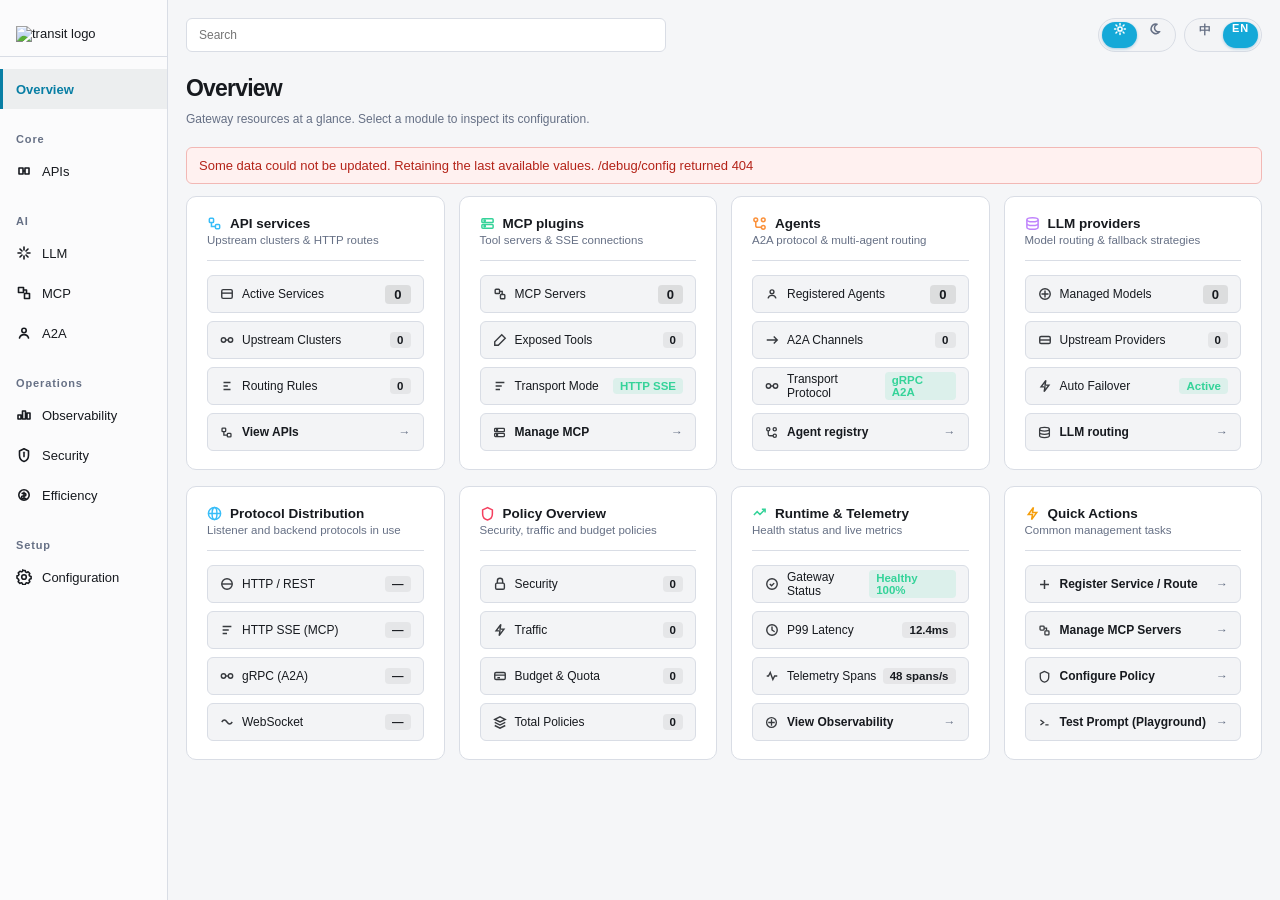
==== commit 7e9adb38: "Refactor over engineered logic" ====
--- a/ui/index.html
+++ b/ui/index.html
@@ -9,5271 +9,9 @@
     document.documentElement.dataset.theme = localStorage.getItem('transit-theme') || 'light';
     document.documentElement.lang = localStorage.getItem('transit-lang') || 'en';
   </script>
-  <style>
-    :root, [data-theme="light"] {
-      --ink: #171a1f;
-      --muted: #667085;
-      --line: #d9dde5;
-      --page: #f5f6f8;
-      --nav: #fbfbfc;
-      --panel: #ffffff;
-      --soft: #f3f4f6;
-      --active: #eceeef;
-      --accent: #111418;
-      --input: #ffffff;
-      --danger: #b42318;
-      --danger-bg: #fff1f0;
-      --danger-line: #f2b8b5;
-      --radius: 8px;
-      color-scheme: light;
-    }
-    [data-theme="dark"] {
-      --ink: #e8eaed;
-      --muted: #9aa3b2;
-      --line: #2e3440;
-      --page: #12151a;
-      --nav: #171a1f;
-      --panel: #1a1e24;
-      --soft: #22262e;
-      --active: #262b33;
-      --accent: #e8eaed;
-      --input: #1a1e24;
-      --danger: #f2b8b5;
-      --danger-bg: #3a1f1e;
-      --danger-line: #6b3330;
-      color-scheme: dark;
-    }
-    * { box-sizing: border-box; }
-    html, body {
-      margin: 0;
-      min-height: 100vh;
-      background: var(--page);
-      color: var(--ink);
-      overflow-x: hidden;
-      letter-spacing: 0;
-      font-family: ui-sans-serif, "Aptos", "Segoe UI", "PingFang SC", sans-serif;
-    }
-    button, input, select { font: inherit; color: inherit; }
-    select {
-      margin-left: 8px;
-      padding: 6px 8px;
-      border: 1px solid var(--line);
-      border-radius: var(--radius);
-      background: var(--input);
-    }
-    .muted { color: var(--muted); font-size: 12px; margin-left: 12px; }
-    .shell {
-      display: grid;
-      grid-template-columns: 192px minmax(0, 1fr);
-      min-height: 100vh;
-    }
-    .nav {
-      border-right: 1px solid var(--line);
-      background: var(--nav);
-      padding: 18px 0;
-      position: sticky;
-      top: 0;
-      height: 100vh;
-    }
-    .brand {
-      display: flex;
-      align-items: center;
-      justify-content: flex-start;
-      padding: 12px 16px 14px;
-      border-bottom: 1px solid var(--line);
-      margin-bottom: 12px;
-    }
-    .brand-logo {
-      display: block;
-      width: 110px;
-      max-width: 100%;
-      height: auto;
-    }
-    .nav-group { margin-top: 16px; }
-    .nav-label {
-      padding: 8px 16px 6px;
-      color: var(--muted);
-      font-size: 11px;
-      font-weight: 650;
-      letter-spacing: .08em;
-    }
-    .nav button {
-      width: 100%;
-      height: 40px;
-      border: 0;
-      border-radius: 0;
-      background: transparent;
-      display: flex;
-      align-items: center;
-      gap: 10px;
-      color: var(--ink);
-      cursor: pointer;
-      padding: 0 16px;
-      margin: 0;
-      text-align: left;
-      font-size: 13px;
-    }
-    .nav button:hover { background: var(--soft); }
-    .nav button.active {
-      background: var(--active);
-      font-weight: 650;
-      box-shadow: inset 3px 0 0 var(--accent);
-    }
-    .nav-icon {
-      width: 16px;
-      height: 16px;
-      flex: 0 0 16px;
-      stroke: currentColor;
-      fill: none;
-      stroke-width: 1.6;
-      stroke-linecap: round;
-      stroke-linejoin: round;
-    }
-    main { padding: 18px 22px 30px; min-width: 0; }
-    .topbar {
-      display: flex;
-      align-items: center;
-      justify-content: flex-end;
-      gap: 10px;
-      margin-bottom: 16px;
-    }
-    .search {
-      flex: 1;
-      min-width: 0;
-      height: 36px;
-      border: 1px solid var(--line);
-      border-radius: 6px;
-      background: var(--input);
-      padding: 0 12px;
-    }
-    .search:focus { outline: 2px solid color-mix(in srgb, var(--accent) 25%, transparent); }
-    .tools { display: flex; gap: 10px; flex: 0 0 auto; }
-    .switch {
-      --brand: #14a9d8;
-      position: relative;
-      display: grid;
-      grid-template-columns: 1fr 1fr;
-      width: 78px;
-      height: 34px;
-      padding: 3px;
-      border: 1px solid var(--line);
-      border-radius: 999px;
-      background: var(--soft);
-      cursor: pointer;
-    }
-    .switch:focus-visible { outline: 2px solid var(--brand); outline-offset: 2px; }
-    .switch-knob {
-      position: absolute;
-      top: 3px;
-      left: 3px;
-      width: calc(50% - 3px);
-      height: calc(100% - 6px);
-      border-radius: 999px;
-      background: var(--brand);
-      box-shadow: 0 1px 3px rgba(13, 130, 188, .35);
-      transition: transform .22s cubic-bezier(.2, .8, .2, 1);
-    }
-    .switch[data-on="dark"] .switch-knob,
-    .switch[data-on="en"] .switch-knob { transform: translateX(100%); }
-    .switch-opt {
-      position: relative;
-      z-index: 1;
-      display: flex;
-      align-items: center;
-      justify-content: center;
-      color: var(--muted);
-      font-size: 12px;
-      font-weight: 720;
-      letter-spacing: .02em;
-      user-select: none;
-    }
-    .switch[data-on="light"] .switch-opt[data-side="light"],
-    .switch[data-on="dark"] .switch-opt[data-side="dark"],
-    .switch[data-on="zh"] .switch-opt[data-side="zh"],
-    .switch[data-on="en"] .switch-opt[data-side="en"] { color: #fff; }
-    .switch-opt svg {
-      width: 14px;
-      height: 14px;
-      stroke: currentColor;
-      fill: none;
-      stroke-width: 1.7;
-      stroke-linecap: round;
-      stroke-linejoin: round;
-    }
-    .lang-switch .switch-opt:first-of-type {
-      font-family: "Songti SC", "STSong", "Noto Serif SC", serif;
-      font-size: 13px;
-    }
-    .lang-switch .switch-opt:last-of-type {
-      font-family: "Avenir Next Condensed", "DIN Alternate", "Arial Narrow", sans-serif;
-      font-size: 11px;
-      letter-spacing: .08em;
-    }
-    h1 {
-      font-size: 22px;
-      margin: 0 0 16px;
-      font-weight: 760;
-    }
-    .grid {
-      display: grid;
-      grid-template-columns: repeat(4, minmax(140px, 1fr));
-      gap: 10px;
-    }
-    .metric {
-      background: var(--panel);
-      border: 1px solid var(--line);
-      border-radius: var(--radius);
-      padding: 13px 14px;
-      min-height: 86px;
-    }
-    .metric span { color: var(--muted); font-size: 12px; }
-    .metric strong { display: block; font-size: 27px; margin-top: 8px; }
-
-    /* Overview Dashboard Styles (Unified Enterprise Architecture) */
-    .overview-subtitle {
-      color: var(--muted);
-      font-size: 13px;
-      margin: -8px 0 16px 0;
-      font-weight: 500;
-      letter-spacing: 0.01em;
-    }
-    .overview-kpi-grid,
-    .overview-bottom-grid {
-      display: grid;
-      grid-template-columns: repeat(4, 1fr);
-      gap: 14px;
-      margin-bottom: 16px;
-      align-items: stretch;
-    }
-    .ov-kpi-card,
-    .ov-panel-card {
-      background: var(--panel);
-      border: 1px solid var(--line);
-      border-radius: 10px;
-      padding: 18px 20px;
-      display: flex;
-      flex-direction: column;
-      min-height: 258px;
-      height: 100%;
-      box-sizing: border-box;
-      transition: border-color 0.15s ease;
-    }
-    .ov-kpi-card:hover,
-    .ov-panel-card:hover {
-      border-color: rgba(128, 128, 128, 0.35);
-    }
-    .ov-panel-head {
-      margin-bottom: 14px;
-      padding-bottom: 12px;
-      border-bottom: 1px solid var(--line);
-      min-height: 46px;
-      display: flex;
-      flex-direction: column;
-      justify-content: center;
-      box-sizing: border-box;
-    }
-    .ov-panel-title-row {
-      display: flex;
-      align-items: center;
-      gap: 8px;
-      font-size: 13.5px;
-      font-weight: 700;
-      color: var(--ink);
-    }
-    .ov-panel-title-row .ov-icon {
-      flex-shrink: 0;
-    }
-    .ov-panel-title-row .ov-icon.blue { color: #38bdf8; }
-    .ov-panel-title-row .ov-icon.green { color: #34d399; }
-    .ov-panel-title-row .ov-icon.orange { color: #fb923c; }
-    .ov-panel-title-row .ov-icon.purple { color: #c084fc; }
-    .ov-panel-title-row .ov-icon.red { color: #f43f5e; }
-    .ov-panel-title-row .ov-icon.yellow { color: #f59e0b; }
-    .ov-panel-sub {
-      font-size: 11.5px;
-      color: var(--muted);
-      margin-top: 3px;
-      line-height: 1.2;
-    }
-    .ov-item-list,
-    .ov-action-btn-stack {
-      display: flex;
-      flex-direction: column;
-      gap: 8px;
-      flex: 1;
-      justify-content: flex-start;
-    }
-    .ov-list-item {
-      height: 38px;
-      min-height: 38px;
-      padding: 0 12px;
-      border-radius: 6px;
-      background: var(--soft);
-      border: 1px solid var(--line);
-      display: flex;
-      align-items: center;
-      justify-content: space-between;
-      font-size: 12px;
-      box-sizing: border-box;
-    }
-    .ov-list-item-left {
-      display: flex;
-      align-items: center;
-      gap: 8px;
-      color: var(--ink);
-      font-weight: 500;
-    }
-    .ov-list-item-left svg {
-      opacity: 0.85;
-      flex-shrink: 0;
-    }
-    .ov-item-badge {
-      font-size: 11.5px;
-      font-weight: 650;
-      color: var(--ink);
-      background: rgba(128, 128, 128, 0.12);
-      padding: 2px 7px;
-      border-radius: 4px;
-      font-family: var(--mono);
-    }
-    .ov-item-badge.highlight {
-      font-size: 13px;
-      font-weight: 750;
-      background: rgba(128, 128, 128, 0.2);
-      padding: 2px 9px;
-    }
-    .ov-item-badge.success {
-      color: #34d399;
-      background: rgba(52, 211, 153, 0.12);
-    }
-    .ov-action-btn {
-      height: 38px;
-      min-height: 38px;
-      padding: 0 12px;
-      border-radius: 6px;
-      background: var(--soft);
-      border: 1px solid var(--line);
-      display: flex;
-      align-items: center;
-      justify-content: space-between;
-      color: var(--ink);
-      font-size: 12px;
-      font-weight: 550;
-      cursor: pointer;
-      transition: all 0.15s ease;
-      text-align: left;
-      width: 100%;
-      box-sizing: border-box;
-    }
-    .ov-action-btn:hover {
-      background: var(--nav);
-      border-color: rgba(128, 128, 128, 0.35);
-    }
-    .ov-action-btn-left {
-      display: flex;
-      align-items: center;
-      gap: 9px;
-    }
-    .ov-action-btn svg {
-      flex-shrink: 0;
-      opacity: 0.85;
-    }
-    .ov-action-btn .ov-arrow {
-      color: var(--muted);
-      transition: transform 0.15s ease, color 0.15s ease;
-    }
-    .ov-action-btn:hover .ov-arrow {
-      color: var(--ink);
-      transform: translateX(2px);
-    }
-    .panel {
-      margin-top: 12px;
-      overflow: hidden;
-      background: var(--panel);
-      border: 1px solid var(--line);
-      border-radius: var(--radius);
-    }
-    .panel-head {
-      padding: 10px 12px;
-      color: var(--muted);
-      font-size: 12px;
-      font-weight: 680;
-      border-bottom: 1px solid var(--line);
-      background: var(--nav);
-    }
-    .panel-head.flame-head {
-      display: flex;
-      justify-content: space-between;
-      align-items: center;
-      background: #111418;
-      color: #9aa3b2;
-    }
-    .flame-last {
-      color: #ffd36a;
-      font-variant-numeric: tabular-nums;
-      font-weight: 680;
-    }
-    .flame-wrap {
-      height: 280px;
-      background: #0b0d10;
-    }
-    .flame-wrap svg { width: 100%; height: 280px; display: block; }
-    .table-wrap { overflow: auto; }
-    table { border-collapse: collapse; width: 100%; min-width: 640px; }
-    th, td { border-bottom: 1px solid var(--line); padding: 10px 12px; text-align: left; vertical-align: middle; }
-    .col-mode { text-align: center; width: 120px; white-space: nowrap; }
-    .col-mode .levels { display: inline-flex; justify-content: center; align-items: center; gap: 6px; }
-    th { color: var(--muted); font-size: 12px; font-weight: 680; background: var(--nav); }
-    td { font-size: 13px; }
-    .muted { color: var(--muted); }
-    .error {
-      color: var(--danger);
-      background: var(--danger-bg);
-      border: 1px solid var(--danger-line);
-      padding: 10px 12px;
-      border-radius: 6px;
-      margin: 0 0 12px;
-    }
-    .cell-select {
-      width: 100%;
-      min-width: 200px;
-      height: 32px;
-      border: 1px solid var(--line);
-      border-radius: 6px;
-      background: var(--input);
-      padding: 0 8px;
-    }
-    .level {
-      display: inline-flex;
-      align-items: center;
-      height: 22px;
-      padding: 0 8px;
-      margin: 0;
-      border-radius: 999px;
-      font-size: 12px;
-      font-weight: 650;
-      border: 1px solid var(--line);
-    }
-    .level.tls { color: #0d82bc; border-color: #8ed3ea; background: #e6f8fc; }
-    .level.mtls { color: #063f37; border-color: #bfd5ce; background: #e4ebe9; }
-    [data-theme="dark"] .level.tls { color: #8ed3ea; background: #12313b; border-color: #1f5a6c; }
-    [data-theme="dark"] .level.mtls { color: #b7d4cc; background: #1c2d29; border-color: #3d5c54; }
-    .hidden { display: none !important; }
-    @media (max-width: 980px) {
-      .shell { grid-template-columns: 1fr; }
-      .nav { position: static; height: auto; border-right: 0; border-bottom: 1px solid var(--line); }
-      .grid { grid-template-columns: repeat(2, 1fr); }
-    }
-    @media (max-width: 560px) {
-      main { padding: 14px; }
-      .topbar { flex-wrap: wrap; }
-      .search { flex: 1 1 100%; }
-      .grid { grid-template-columns: 1fr; }
-    }
-
-    /* LLM Traffic Management */
-    .llm-header-bar {
-      display: flex;
-      justify-content: space-between;
-      align-items: center;
-      flex-wrap: wrap;
-      gap: 12px;
-      margin-bottom: 14px;
-    }
-    .llm-header-title {
-      display: flex;
-      align-items: center;
-      gap: 10px;
-      flex-wrap: wrap;
-    }
-    .llm-title-text {
-      font-size: 20px;
-      font-weight: 760;
-      letter-spacing: -0.01em;
-    }
-    .llm-route-badge {
-      display: inline-flex;
-      align-items: center;
-      gap: 6px;
-      background: var(--soft);
-      border: 1px solid var(--line);
-      border-radius: 6px;
-      padding: 2px 8px;
-      font-size: 12px;
-      font-weight: 600;
-    }
-    .llm-select {
-      height: 26px;
-      margin-left: 2px;
-      padding: 2px 8px;
-      border: 1px solid var(--line);
-      border-radius: 4px;
-      background: var(--input);
-      font-size: 12px;
-      font-weight: 600;
-      color: var(--ink);
-    }
-    .llm-chip {
-      display: inline-flex;
-      align-items: center;
-      gap: 5px;
-      padding: 3px 9px;
-      border-radius: 6px;
-      font-size: 11.5px;
-      font-weight: 600;
-      border: 1px solid var(--line);
-      background: var(--soft);
-      color: var(--muted);
-    }
-    .sync-badge {
-      display: inline-flex;
-      align-items: center;
-      gap: 6px;
-      font-size: 12px;
-      font-weight: 650;
-      color: #10b981;
-      padding: 4px 10px;
-      border-radius: 999px;
-      background: rgba(16, 185, 129, 0.1);
-      border: 1px solid rgba(16, 185, 129, 0.25);
-    }
-    .sync-badge .dot {
-      width: 7px;
-      height: 7px;
-      border-radius: 50%;
-      background: #10b981;
-      box-shadow: 0 0 8px #10b981;
-    }
-    .llm-metrics-grid {
-      display: grid;
-      grid-template-columns: repeat(5, minmax(0, 1fr));
-      gap: 10px;
-      margin-bottom: 14px;
-    }
-    .llm-card {
-      background: var(--panel);
-      border: 1px solid var(--line);
-      border-radius: var(--radius);
-      padding: 12px 14px;
-      position: relative;
-      overflow: hidden;
-    }
-    .metric-card-head {
-      display: flex;
-      align-items: center;
-      justify-content: space-between;
-      margin-bottom: 8px;
-    }
-    .metric-label {
-      color: var(--muted);
-      font-size: 12px;
-      font-weight: 650;
-      display: flex;
-      align-items: center;
-      gap: 4px;
-    }
-    .info-bubble {
-      font-size: 11px;
-      opacity: 0.65;
-      cursor: help;
-    }
-    .metric-trend {
-      font-size: 11px;
-      font-weight: 700;
-      padding: 2px 6px;
-      border-radius: 4px;
-      white-space: nowrap;
-    }
-    .metric-trend.up {
-      color: #10b981;
-      background: rgba(16, 185, 129, 0.12);
-    }
-    .metric-trend.down {
-      color: #38bdf8;
-      background: rgba(56, 189, 248, 0.12);
-    }
-    .metric-card-body {
-      display: flex;
-      align-items: flex-end;
-      justify-content: space-between;
-      gap: 8px;
-    }
-    .metric-value-wrap {
-      flex: 1;
-      min-width: 0;
-    }
-    .llm-metric-num {
-      display: block;
-      font-size: 24px;
-      font-weight: 800;
-      line-height: 1.1;
-      font-family: ui-monospace, SFMono-Regular, Menlo, monospace;
-      letter-spacing: -0.02em;
-    }
-    .metric-subtext {
-      display: block;
-      font-size: 11px;
-      color: var(--muted);
-      margin-top: 5px;
-      white-space: nowrap;
-      overflow: hidden;
-      text-overflow: ellipsis;
-    }
-    .metric-sparkline {
-      width: 72px;
-      height: 28px;
-      flex: 0 0 72px;
-    }
-    .sparkline-svg {
-      width: 100%;
-      height: 100%;
-      display: block;
-    }
-
-    /* Live Request Path + Drawer */
-    .llm-main-layout {
-      display: grid;
-      grid-template-columns: 1fr 340px;
-      gap: 12px;
-      margin-bottom: 14px;
-      align-items: start;
-      transition: all 0.25s ease;
-    }
-    .llm-main-layout.drawer-collapsed {
-      grid-template-columns: 1fr;
-    }
-    .llm-main-layout.drawer-collapsed .llm-detail-drawer {
-      display: none;
-    }
-    .llm-flow-container {
-      background: var(--panel);
-      border: 1px solid var(--line);
-      border-radius: var(--radius);
-      padding: 14px 16px;
-      overflow: hidden;
-    }
-    .flow-header {
-      display: flex;
-      align-items: center;
-      justify-content: space-between;
-      margin-bottom: 14px;
-      padding-bottom: 10px;
-      border-bottom: 1px solid var(--line);
-    }
-    .flow-title {
-      font-size: 12px;
-      font-weight: 750;
-      letter-spacing: 0.06em;
-      color: #38bdf8;
-      text-transform: uppercase;
-    }
-    .llm-flow-diagram {
-      display: flex;
-      align-items: stretch;
-      gap: 8px;
-      overflow-x: auto;
-      padding: 4px 0 12px;
-    }
-    .flow-card {
-      flex: 1 1 0;
-      min-width: 165px;
-      background: var(--soft);
-      border: 1px solid var(--line);
-      border-radius: 8px;
-      padding: 10px 12px;
-      display: flex;
-      flex-direction: column;
-      font-size: 12px;
-      position: relative;
-    }
-    .flow-card-head {
-      display: flex;
-      align-items: center;
-      gap: 6px;
-      font-weight: 750;
-      font-size: 12px;
-      letter-spacing: 0.04em;
-      padding-bottom: 8px;
-      margin-bottom: 8px;
-      border-bottom: 1px solid var(--line);
-      color: var(--ink);
-    }
-    .flow-icon {
-      width: 14px;
-      height: 14px;
-      stroke: currentColor;
-      fill: none;
-      stroke-width: 1.7;
-      stroke-linecap: round;
-      stroke-linejoin: round;
-    }
-    .flow-card-body {
-      display: flex;
-      flex-direction: column;
-      gap: 6px;
-      flex: 1;
-    }
-    .kv-row {
-      display: flex;
-      justify-content: space-between;
-      align-items: center;
-      gap: 6px;
-      font-size: 11px;
-    }
-    .kv-row .k {
-      color: var(--muted);
-      white-space: nowrap;
-    }
-    .kv-row .v {
-      font-weight: 600;
-      text-align: right;
-      overflow: hidden;
-      text-overflow: ellipsis;
-      white-space: nowrap;
-    }
-    .kv-row .v.code {
-      font-family: ui-monospace, SFMono-Regular, Menlo, monospace;
-      font-size: 10.5px;
-    }
-    .v.pass, .chk {
-      color: #10b981;
-      font-weight: 700;
-    }
-    .flow-arrow {
-      display: flex;
-      flex-direction: column;
-      align-items: center;
-      justify-content: center;
-      min-width: 52px;
-      flex: 0 0 52px;
-      color: var(--muted);
-      gap: 4px;
-    }
-    .flow-reqs-badge {
-      font-size: 9.5px;
-      font-weight: 700;
-      color: var(--muted);
-      background: var(--panel);
-      border: 1px solid var(--line);
-      padding: 1px 5px;
-      border-radius: 4px;
-      white-space: nowrap;
-    }
-    .arrow-svg {
-      width: 32px;
-      height: 14px;
-    }
-    .policy-checks {
-      display: flex;
-      flex-direction: column;
-      gap: 4px;
-      margin-bottom: 8px;
-    }
-    .check-item {
-      display: flex;
-      align-items: center;
-      gap: 5px;
-      font-size: 11px;
-    }
-    .check-item .k { color: var(--ink); flex: 1; }
-    .policy-strategy-box {
-      border-top: 1px dashed var(--line);
-      padding-top: 6px;
-      margin-top: 4px;
-    }
-    .strategy-title, .fallback-title {
-      font-size: 10.5px;
-      font-weight: 700;
-      color: var(--muted);
-      margin-bottom: 4px;
-      display: flex;
-      justify-content: space-between;
-      align-items: center;
-    }
-    .badge-tag {
-      font-size: 9px;
-      padding: 1px 5px;
-      border-radius: 3px;
-      background: rgba(56, 189, 248, 0.15);
-      color: #38bdf8;
-      font-weight: 700;
-    }
-    .strategy-list {
-      display: flex;
-      flex-direction: column;
-      gap: 3px;
-    }
-    .strat-item {
-      display: flex;
-      align-items: center;
-      gap: 5px;
-      font-size: 10.5px;
-    }
-    .strat-item .name { flex: 1; overflow: hidden; text-overflow: ellipsis; white-space: nowrap; }
-    .strat-item .pct { font-weight: 700; font-family: ui-monospace, monospace; }
-    .dot-blue { width: 6px; height: 6px; border-radius: 50%; background: #38bdf8; }
-    .dot-cyan { width: 6px; height: 6px; border-radius: 50%; background: #14b8a6; }
-    .dot-amber { width: 6px; height: 6px; border-radius: 50%; background: #f59e0b; }
-    .dot-purple { width: 6px; height: 6px; border-radius: 50%; background: #a855f7; }
-    .fallback-box {
-      border-top: 1px dashed var(--line);
-      padding-top: 6px;
-      margin-top: 6px;
-    }
-    .fallback-list {
-      font-size: 10.5px;
-      color: var(--muted);
-      line-height: 1.4;
-      font-family: ui-monospace, monospace;
-    }
-    .flow-providers-column {
-      flex: 1.3 1 0;
-      min-width: 215px;
-      display: flex;
-      flex-direction: column;
-      gap: 8px;
-    }
-    .provider-subcard {
-      background: var(--panel);
-      border: 1px solid var(--line);
-      border-radius: 6px;
-      padding: 8px 10px;
-      cursor: pointer;
-      transition: border-color 0.15s, transform 0.1s;
-    }
-    .provider-subcard:hover {
-      border-color: #38bdf8;
-      transform: translateY(-1px);
-    }
-    .provider-subcard.active {
-      border-color: #38bdf8;
-      box-shadow: 0 0 0 1px #38bdf8;
-    }
-    .psc-top {
-      display: flex;
-      justify-content: space-between;
-      align-items: center;
-      margin-bottom: 4px;
-    }
-    .psc-vendor {
-      font-size: 11px;
-      font-weight: 650;
-      color: var(--muted);
-    }
-    .weight-tag {
-      font-size: 10px;
-      font-weight: 750;
-      padding: 1px 6px;
-      border-radius: 4px;
-      background: rgba(56, 189, 248, 0.15);
-      color: #38bdf8;
-      font-family: ui-monospace, monospace;
-    }
-    .priority-tag {
-      font-size: 10px;
-      font-weight: 750;
-      padding: 1px 5px;
-      border-radius: 4px;
-      background: rgba(168, 85, 247, 0.15);
-      color: #c084fc;
-      font-family: ui-monospace, monospace;
-      margin-left: 4px;
-    }
-    .type-badge {
-      font-size: 10px;
-      font-weight: 700;
-      padding: 1px 6px;
-      border-radius: 4px;
-      font-family: ui-monospace, monospace;
-      margin-right: 4px;
-      display: inline-block;
-    }
-    .type-badge.self-hosted {
-      background: rgba(34, 197, 94, 0.15);
-      color: #22c55e;
-    }
-    .type-badge.subscription {
-      background: rgba(59, 130, 246, 0.15);
-      color: #3b82f6;
-    }
-    .type-badge.api-key {
-      background: rgba(245, 158, 11, 0.15);
-      color: #f59e0b;
-    }
-    .llm-pools-container, .mcp-pools-container {
-      display: flex;
-      flex-direction: column;
-      gap: 16px;
-      margin-top: 18px;
-      margin-bottom: 20px;
-    }
-    .mcp-pool-card {
-      border: 1px solid var(--line);
-      background: var(--panel);
-      border-radius: var(--radius);
-      overflow: hidden;
-      box-shadow: 0 1px 3px rgba(0,0,0,0.03);
-    }
-    .mcp-pool-header {
-      display: flex;
-      justify-content: space-between;
-      align-items: center;
-      padding: 10px 16px;
-      background: var(--soft);
-      border-bottom: 1px solid var(--line);
-      font-weight: 700;
-      font-size: 13px;
-    }
-    .mcp-pool-header .pool-title-wrap {
-      display: flex;
-      align-items: center;
-      gap: 8px;
-    }
-    .tool-filter-btn {
-      padding: 3px 9px;
-      font-size: 11px;
-      border-radius: 4px;
-      border: 1px solid var(--line);
-      background: var(--panel);
-      cursor: pointer;
-      color: var(--muted);
-      font-weight: 600;
-    }
-    .tool-filter-btn:hover {
-      background: var(--active);
-      color: var(--ink);
-    }
-    .tool-filter-btn.active {
-      background: var(--active);
-      color: var(--ink);
-      border-color: rgba(56, 189, 248, 0.5);
-    }
-    /* MCP Gateway & Federated Target Styles */
-    .mcp-section-container {
-      display: flex;
-      flex-direction: column;
-      gap: 16px;
-    }
-    .mcp-toolbar {
-      display: flex;
-      justify-content: flex-end;
-      align-items: center;
-    }
-    .mcp-add-btn {
-      display: inline-flex;
-      align-items: center;
-      gap: 6px;
-      background: #7c3aed;
-      color: #ffffff;
-      border: none;
-      border-radius: 6px;
-      padding: 6px 14px;
-      font: inherit;
-      font-size: 12.5px;
-      font-weight: 500;
-      line-height: 1.35;
-      cursor: pointer;
-      white-space: nowrap;
-      box-shadow: 0 1px 2px rgba(0, 0, 0, 0.12);
-      transition: background 0.15s ease;
-    }
-    .mcp-add-btn:hover {
-      background: #6d28d9;
-    }
-    .mcp-add-btn:active {
-      background: #5b21b6;
-    }
-    .mcp-card {
-      background: var(--panel, #0f1319);
-      border: 1px solid var(--line, rgba(255, 255, 255, 0.08));
-      border-radius: 8px;
-      overflow: hidden;
-    }
-    .mcp-table {
-      width: 100%;
-      border-collapse: collapse;
-      text-align: left;
-    }
-    .mcp-table th {
-      font-size: 11px;
-      font-weight: 700;
-      letter-spacing: 0.05em;
-      text-transform: uppercase;
-      color: var(--muted, #94a3b8);
-      padding: 12px 16px;
-      border-bottom: 1px solid var(--line, rgba(255, 255, 255, 0.08));
-    }
-    .mcp-table td {
-      padding: 13px 16px;
-      border-bottom: 1px solid var(--line, rgba(255, 255, 255, 0.08));
-      vertical-align: middle;
-      font-size: 13px;
-    }
-    .mcp-table tr:last-child td {
-      border-bottom: none;
-    }
-    .mcp-cell-name {
-      font-size: 13.5px;
-      font-weight: 700;
-      color: var(--ink, #f8fafc);
-    }
-    .mcp-type-badge {
-      display: inline-flex;
-      align-items: center;
-      padding: 3px 10px;
-      border-radius: 12px;
-      background: var(--soft, #1e293b);
-      color: var(--ink, #cbd5e1);
-      font-size: 11.5px;
-      font-weight: 600;
-      letter-spacing: 0.02em;
-    }
-    .mcp-endpoint-code {
-      font-family: var(--font-mono, monospace);
-      font-size: 12.5px;
-      color: var(--ink, #e2e8f0);
-    }
-    .mcp-state-badge {
-      display: inline-flex;
-      align-items: center;
-      padding: 3px 10px;
-      border-radius: 12px;
-      font-size: 11.5px;
-      font-weight: 600;
-    }
-    .mcp-state-badge.ready {
-      background: rgba(34, 197, 94, 0.15);
-      color: #4ade80;
-    }
-    .mcp-cell-actions {
-      display: flex;
-      align-items: center;
-      justify-content: flex-end;
-      gap: 8px;
-    }
-    .mcp-icon-btn {
-      display: inline-flex;
-      align-items: center;
-      justify-content: center;
-      width: 30px;
-      height: 30px;
-      border-radius: 6px;
-      border: 1px solid var(--line, rgba(255, 255, 255, 0.12));
-      background: transparent;
-      color: var(--muted, #94a3b8);
-      cursor: pointer;
-      transition: all 0.15s ease;
-    }
-    .mcp-icon-btn:hover {
-      background: var(--soft, rgba(255, 255, 255, 0.05));
-      color: var(--ink, #ffffff);
-      border-color: var(--muted, #94a3b8);
-    }
-    .mcp-delete-btn {
-      color: #f87171;
-    }
-    .mcp-delete-btn:hover {
-      background: rgba(239, 68, 68, 0.15);
-      color: #ef4444;
-      border-color: rgba(239, 68, 68, 0.4);
-    }
-    .mcp-empty-row {
-      text-align: center;
-      padding: 48px 16px !important;
-      color: var(--muted, #94a3b8);
-      font-size: 13px;
-    }
-    .mcp-split-layout {
-      display: grid;
-      grid-template-columns: minmax(0, 1.4fr) minmax(0, 1.05fr);
-      gap: 14px;
-      align-items: start;
-    }
-    @media (max-width: 1100px) {
-      .mcp-split-layout {
-        grid-template-columns: 1fr;
-      }
-    }
-    .mcp-inspector-card {
-      background: var(--panel);
-      border: 1px solid var(--line);
-      border-radius: var(--radius);
-      padding: 16px;
-      display: flex;
-      flex-direction: column;
-      gap: 12px;
-      box-shadow: 0 1px 3px rgba(0,0,0,0.03);
-    }
-    .mcp-inspector-head {
-      display: flex;
-      justify-content: space-between;
-      align-items: center;
-      padding-bottom: 10px;
-      border-bottom: 1px solid var(--line);
-    }
-    .mcp-kv-list {
-      display: grid;
-      grid-template-columns: 120px 1fr;
-      gap: 8px 12px;
-      font-size: 12px;
-    }
-    .mcp-kv-list .k {
-      color: var(--muted);
-      font-weight: 550;
-    }
-    .mcp-kv-list .v {
-      color: var(--ink);
-      word-break: break-all;
-    }
-    .mcp-cap-tabs {
-      display: flex;
-      gap: 4px;
-      align-items: center;
-    }
-    .mcp-dialog-overlay, .a2a-dialog-overlay {
-      position: fixed;
-      inset: 0;
-      background: rgba(0, 0, 0, 0.65);
-      backdrop-filter: blur(2px);
-      z-index: 9999;
-      display: flex;
-      align-items: center;
-      justify-content: center;
-    }
-    .mcp-dialog-overlay.hidden, .a2a-dialog-overlay.hidden {
-      display: none !important;
-    }
-    .mcp-dialog {
-      border: 1px solid var(--line);
-      border-radius: 10px;
-      background: var(--panel);
-      color: var(--ink);
-      padding: 0;
-      max-width: 480px;
-      width: 90%;
-      box-shadow: 0 20px 25px -5px rgba(0, 0, 0, 0.2), 0 10px 10px -5px rgba(0, 0, 0, 0.04);
-    }
-    .mcp-dialog-head {
-      display: flex;
-      align-items: center;
-      justify-content: space-between;
-      padding: 16px 20px;
-      border-bottom: 1px solid var(--line);
-    }
-    .mcp-dialog-head h3 {
-      font-size: 16px;
-      font-weight: 700;
-      margin: 0;
-    }
-    .mcp-dialog-body {
-      padding: 20px;
-      display: flex;
-      flex-direction: column;
-      gap: 16px;
-    }
-    .mcp-form-label {
-      display: block;
-      font-size: 11px;
-      font-weight: 700;
-      text-transform: uppercase;
-      letter-spacing: 0.05em;
-      color: var(--muted);
-      margin-bottom: 6px;
-    }
-    .mcp-form-hint {
-      display: block;
-      font-size: 11.5px;
-      color: var(--muted);
-      margin-top: 4px;
-    }
-    .mcp-segmented-group {
-      display: flex;
-      border: 1px solid var(--line);
-      border-radius: 6px;
-      overflow: hidden;
-      background: var(--soft);
-      padding: 2px;
-      gap: 2px;
-    }
-    .mcp-seg-btn {
-      flex: 1;
-      padding: 6px 10px;
-      font-size: 12px;
-      font-weight: 550;
-      border: 0;
-      border-radius: 4px;
-      background: transparent;
-      color: var(--muted);
-      cursor: pointer;
-      transition: all 0.15s ease;
-    }
-    .mcp-seg-btn.active {
-      background: var(--panel);
-      color: var(--ink);
-      font-weight: 650;
-      box-shadow: 0 1px 2px rgba(0, 0, 0, 0.05);
-    }
-    .mcp-dialog-foot {
-      display: flex;
-      align-items: center;
-      justify-content: flex-end;
-      gap: 10px;
-      padding: 14px 20px;
-      border-top: 1px solid var(--line);
-      background: var(--soft);
-      border-bottom-left-radius: 10px;
-      border-bottom-right-radius: 10px;
-    }
-
-    /* A2A & Traffic Configuration Styles */
-    .a2a-section-container {
-      display: flex;
-      flex-direction: column;
-      gap: 16px;
-    }
-    .a2a-toolbar {
-      display: flex;
-      justify-content: space-between;
-      align-items: center;
-      margin-bottom: 4px;
-    }
-    .a2a-nav-tabs {
-      display: inline-flex;
-      background: var(--panel, #0f1319);
-      border: 1px solid var(--line, rgba(255,255,255,0.08));
-      border-radius: 6px;
-      padding: 3px;
-      gap: 4px;
-    }
-    .a2a-nav-tab {
-      background: transparent;
-      border: none;
-      color: var(--muted, #94a3b8);
-      font: inherit;
-      font-size: 12px;
-      font-weight: 600;
-      padding: 5px 14px;
-      border-radius: 4px;
-      cursor: pointer;
-      transition: all 0.15s ease;
-    }
-    .a2a-nav-tab.active {
-      background: var(--soft, #1e293b);
-      color: var(--ink, #ffffff);
-    }
-    .a2a-primary-btn {
-      display: inline-flex;
-      align-items: center;
-      gap: 6px;
-      background: #7c3aed;
-      color: #ffffff;
-      border: none;
-      border-radius: 6px;
-      padding: 7px 14px;
-      font: inherit;
-      font-size: 12.5px;
-      font-weight: 500;
-      cursor: pointer;
-      box-shadow: 0 1px 2px rgba(0,0,0,0.15);
-      transition: background 0.15s ease;
-    }
-    .a2a-primary-btn:hover {
-      background: #6d28d9;
-    }
-    .a2a-kicker {
-      font-size: 11px;
-      font-weight: 700;
-      color: #c084fc;
-      letter-spacing: 0.08em;
-      text-transform: uppercase;
-      margin-bottom: 4px;
-    }
-    .a2a-title {
-      font-size: 22px;
-      font-weight: 700;
-      color: var(--ink, #ffffff);
-      margin: 0 0 6px 0;
-    }
-    .a2a-subtitle {
-      font-size: 13px;
-      color: var(--muted, #94a3b8);
-      margin: 0 0 18px 0;
-    }
-    .a2a-gateways-grid {
-      display: flex;
-      flex-direction: column;
-      gap: 12px;
-    }
-    .a2a-gw-card {
-      background: var(--panel, #0f1319);
-      border: 1px solid var(--line, rgba(255,255,255,0.08));
-      border-radius: 8px;
-      padding: 16px 20px;
-      display: flex;
-      justify-content: space-between;
-      align-items: center;
-      transition: border-color 0.15s ease;
-    }
-    .a2a-gw-card:hover {
-      border-color: rgba(255,255,255,0.18);
-    }
-    .a2a-gw-name {
-      font-size: 14.5px;
-      font-weight: 700;
-      color: var(--ink, #ffffff);
-    }
-    .a2a-gw-meta {
-      font-size: 12px;
-      color: var(--muted, #94a3b8);
-      margin-top: 4px;
-    }
-    .a2a-card {
-      background: var(--panel, #0f1319);
-      border: 1px solid var(--line, rgba(255,255,255,0.08));
-      border-radius: 8px;
-      overflow: hidden;
-    }
-    .a2a-table {
-      width: 100%;
-      border-collapse: collapse;
-      text-align: left;
-    }
-    .a2a-table th {
-      font-size: 11px;
-      font-weight: 700;
-      letter-spacing: 0.05em;
-      text-transform: uppercase;
-      color: var(--muted, #94a3b8);
-      padding: 12px 16px;
-      border-bottom: 1px solid var(--line, rgba(255,255,255,0.08));
-    }
-    .a2a-table td {
-      padding: 13px 16px;
-      border-bottom: 1px solid var(--line, rgba(255,255,255,0.08));
-      vertical-align: middle;
-      font-size: 13px;
-    }
-    .a2a-table tr:last-child td {
-      border-bottom: none;
-    }
-    .a2a-dialog {
-      width: 92%;
-      max-width: 680px;
-      max-height: 90vh;
-      background: #0f1319;
-      color: #ffffff;
-      border: 1px solid rgba(255,255,255,0.12);
-      border-radius: 12px;
-      padding: 0;
-      overflow-y: auto;
-      box-shadow: 0 20px 40px rgba(0,0,0,0.6);
-    }
-    .a2a-dialog::backdrop {
-      background: rgba(0,0,0,0.65);
-      backdrop-filter: blur(2px);
-    }
-    .a2a-dialog-head {
-      display: flex;
-      justify-content: space-between;
-      align-items: center;
-      padding: 18px 24px;
-      border-bottom: 1px solid rgba(255,255,255,0.08);
-    }
-    .a2a-dialog-head h3 {
-      font-size: 18px;
-      font-weight: 700;
-      color: #ffffff;
-      margin: 0;
-    }
-    .a2a-dialog-body {
-      padding: 20px 24px;
-      display: flex;
-      flex-direction: column;
-      gap: 16px;
-    }
-    .a2a-form-row {
-      display: grid;
-      grid-template-columns: 1fr 1fr;
-      gap: 14px;
-    }
-    .a2a-label {
-      display: flex;
-      align-items: center;
-      gap: 5px;
-      font-size: 11px;
-      font-weight: 700;
-      letter-spacing: 0.05em;
-      text-transform: uppercase;
-      color: #94a3b8;
-      margin-bottom: 6px;
-    }
-    .a2a-input, .a2a-select {
-      width: 100%;
-      box-sizing: border-box;
-      background: #090c10;
-      border: 1px solid rgba(255,255,255,0.12);
-      border-radius: 6px;
-      padding: 8px 12px;
-      font: inherit;
-      font-size: 13px;
-      color: #ffffff;
-      outline: none;
-      transition: border-color 0.15s ease;
-    }
-    .a2a-input:focus, .a2a-select:focus {
-      border-color: #7c3aed;
-    }
-    .a2a-checkbox-card {
-      background: rgba(255,255,255,0.02);
-      border: 1px solid rgba(255,255,255,0.08);
-      border-radius: 8px;
-      padding: 12px 14px;
-      display: flex;
-      align-items: flex-start;
-      gap: 12px;
-      cursor: pointer;
-    }
-    .a2a-checkbox-card input[type="checkbox"] {
-      margin-top: 3px;
-      width: 16px;
-      height: 16px;
-      accent-color: #7c3aed;
-      cursor: pointer;
-    }
-    .a2a-checkbox-card .title {
-      font-size: 13px;
-      font-weight: 600;
-      color: #ffffff;
-    }
-    .a2a-checkbox-card .desc {
-      font-size: 11.5px;
-      color: #94a3b8;
-      margin-top: 2px;
-    }
-    .a2a-section-box {
-      background: rgba(255,255,255,0.02);
-      border: 1px solid rgba(255,255,255,0.08);
-      border-radius: 8px;
-      padding: 14px;
-      display: flex;
-      flex-direction: column;
-      gap: 8px;
-    }
-    .a2a-section-box-head {
-      display: flex;
-      justify-content: space-between;
-      align-items: center;
-    }
-    .a2a-section-box-head .title {
-      font-size: 13px;
-      font-weight: 700;
-      color: #ffffff;
-    }
-    .a2a-section-box-head .desc {
-      font-size: 11.5px;
-      color: #94a3b8;
-      margin-top: 2px;
-    }
-    .a2a-box-btn {
-      background: transparent;
-      border: 1px solid rgba(255,255,255,0.15);
-      border-radius: 5px;
-      color: #ffffff;
-      font: inherit;
-      font-size: 11.5px;
-      font-weight: 500;
-      padding: 4px 10px;
-      cursor: pointer;
-      display: inline-flex;
-      align-items: center;
-      gap: 4px;
-    }
-    .a2a-box-btn:hover {
-      background: rgba(255,255,255,0.05);
-      border-color: rgba(255,255,255,0.25);
-    }
-    .a2a-box-empty {
-      border: 1px dashed rgba(255,255,255,0.1);
-      border-radius: 6px;
-      padding: 14px;
-      font-size: 12px;
-      color: #64748b;
-      text-align: left;
-    }
-    .a2a-policy-card {
-      background: rgba(255,255,255,0.02);
-      border: 1px solid rgba(255,255,255,0.08);
-      border-radius: 8px;
-      padding: 12px 14px;
-      display: flex;
-      align-items: center;
-      justify-content: space-between;
-      cursor: pointer;
-    }
-    .a2a-policy-card:hover {
-      background: rgba(255,255,255,0.04);
-    }
-    .a2a-policy-left {
-      display: flex;
-      align-items: center;
-      gap: 12px;
-    }
-    .a2a-shield-icon {
-      width: 28px;
-      height: 28px;
-      border-radius: 6px;
-      background: rgba(255,255,255,0.05);
-      display: grid;
-      place-items: center;
-      color: #94a3b8;
-    }
-    .a2a-yaml-container {
-      display: flex;
-      flex-direction: column;
-      gap: 6px;
-    }
-    .a2a-yaml-toggle {
-      font-size: 12px;
-      font-weight: 600;
-      color: #cbd5e1;
-      display: flex;
-      align-items: center;
-      gap: 4px;
-      cursor: pointer;
-      user-select: none;
-    }
-    .a2a-yaml-block {
-      background: #090c10;
-      border: 1px solid rgba(255,255,255,0.08);
-      border-radius: 6px;
-      padding: 12px 14px;
-      font-family: var(--font-mono, monospace);
-      font-size: 12px;
-      line-height: 1.5;
-      color: #e2e8f0;
-      margin: 0;
-      white-space: pre;
-      overflow-x: auto;
-    }
-    .a2a-dialog-foot {
-      display: flex;
-      justify-content: flex-end;
-      align-items: center;
-      gap: 10px;
-      padding: 14px 24px;
-      border-top: 1px solid rgba(255,255,255,0.08);
-    }
-    .a2a-split-layout {
-      display: grid;
-      grid-template-columns: minmax(0, 1.4fr) minmax(0, 1.05fr);
-      gap: 14px;
-      align-items: start;
-    }
-    @media (max-width: 1100px) {
-      .a2a-split-layout {
-        grid-template-columns: 1fr;
-      }
-    }
-    .a2a-filter-bar {
-      display: flex;
-      flex-wrap: wrap;
-      gap: 8px;
-      align-items: center;
-      margin-bottom: 12px;
-    }
-    .a2a-role-badge {
-      display: inline-flex;
-      align-items: center;
-      padding: 2px 7px;
-      border-radius: 4px;
-      font-size: 11px;
-      font-weight: 650;
-      letter-spacing: 0.02em;
-    }
-    .a2a-role-badge.orchestrator {
-      background: rgba(56, 189, 248, 0.12);
-      color: #0284c7;
-      border: 1px solid rgba(56, 189, 248, 0.3);
-    }
-    .a2a-role-badge.worker {
-      background: rgba(16, 185, 129, 0.12);
-      color: #059669;
-      border: 1px solid rgba(16, 185, 129, 0.3);
-    }
-    .a2a-role-badge.reviewer {
-      background: rgba(245, 158, 11, 0.12);
-      color: #d97706;
-      border: 1px solid rgba(245, 158, 11, 0.3);
-    }
-    .a2a-inspector-card {
-      background: var(--panel);
-      border: 1px solid var(--line);
-      border-radius: var(--radius);
-      padding: 16px;
-      display: flex;
-      flex-direction: column;
-      gap: 12px;
-      box-shadow: 0 1px 3px rgba(0,0,0,0.03);
-    }
-    .a2a-inspector-head {
-      display: flex;
-      justify-content: space-between;
-      align-items: center;
-      padding-bottom: 10px;
-      border-bottom: 1px solid var(--line);
-    }
-    .a2a-kv-list {
-      display: grid;
-      grid-template-columns: 110px 1fr;
-      gap: 8px 12px;
-      font-size: 12px;
-    }
-    .a2a-kv-list .k {
-      color: var(--muted);
-      font-weight: 550;
-    }
-    .a2a-kv-list .v {
-      color: var(--ink);
-      word-break: break-all;
-    }
-    .a2a-caps-wrap {
-      display: flex;
-      flex-wrap: wrap;
-      gap: 4px;
-    }
-    .a2a-delegation-tree {
-      background: var(--soft);
-      border: 1px solid var(--line);
-      border-radius: 6px;
-      padding: 10px 12px;
-      font-family: ui-monospace, SFMono-Regular, Menlo, Monaco, Consolas, monospace;
-      font-size: 11.5px;
-      line-height: 1.6;
-      max-height: 180px;
-      overflow-y: auto;
-    }
-    .a2a-tree-node {
-      padding: 3px 6px;
-      border-radius: 4px;
-      display: flex;
-      align-items: center;
-      gap: 6px;
-      margin: 2px 0;
-    }
-    .a2a-tree-node.active-node {
-      background: rgba(56, 189, 248, 0.15);
-      font-weight: 700;
-      color: var(--ink);
-      border-left: 3px solid #0284c7;
-    }
-    .a2a-tree-node .node-tag {
-      font-size: 10px;
-      padding: 1px 5px;
-      border-radius: 3px;
-    }
-
-    /* LLM Provider Tabs & CLIProxyAPI Dynamic Quota Window System */
-    .llm-provider-tabs-wrapper {
-      margin-bottom: 20px;
-    }
-    .llm-provider-tabs {
-      display: flex;
-      gap: 8px;
-      overflow-x: auto;
-      padding: 4px 0 12px 0;
-      margin-bottom: 12px;
-      border-bottom: 1px solid var(--line);
-    }
-    .llm-provider-tab {
-      display: inline-flex;
-      align-items: center;
-      gap: 6px;
-      padding: 6px 14px;
-      border-radius: 999px;
-      border: 1px solid var(--line);
-      background: var(--panel);
-      color: var(--muted);
-      font-size: 12px;
-      font-weight: 600;
-      cursor: pointer;
-      white-space: nowrap;
-      transition: all 0.15s ease;
-    }
-    .llm-provider-tab:hover {
-      background: var(--soft);
-      color: var(--ink);
-      border-color: var(--line);
-    }
-    .llm-provider-tab.active {
-      background: var(--ink);
-      color: #ffffff;
-      border-color: var(--ink);
-    }
-    .llm-provider-tab .tab-badge {
-      display: inline-flex;
-      align-items: center;
-      justify-content: center;
-      font-size: 10.5px;
-      font-weight: 700;
-      padding: 1px 6px;
-      border-radius: 999px;
-      background: rgba(0, 0, 0, 0.08);
-      color: inherit;
-    }
-    .llm-provider-tab.active .tab-badge {
-      background: rgba(255, 255, 255, 0.25);
-      color: #ffffff;
-    }
-
-    .llm-provider-summary {
-      display: flex;
-      justify-content: space-between;
-      align-items: center;
-      padding: 12px 18px;
-      background: var(--panel);
-      border: 1px solid var(--line);
-      border-radius: var(--radius);
-      margin-bottom: 16px;
-      gap: 16px;
-      flex-wrap: wrap;
-    }
-    .llm-provider-summary-left {
-      display: flex;
-      flex-direction: column;
-      gap: 4px;
-    }
-    .llm-provider-summary-title {
-      font-size: 13.5px;
-      font-weight: 700;
-      color: var(--ink);
-      display: flex;
-      align-items: center;
-      gap: 8px;
-    }
-    .llm-provider-summary-desc {
-      font-size: 11.5px;
-      color: var(--muted);
-      line-height: 1.4;
-    }
-    .llm-provider-summary-right {
-      display: flex;
-      align-items: center;
-      gap: 10px;
-    }
-    .summary-chip {
-      display: inline-flex;
-      align-items: center;
-      gap: 5px;
-      font-size: 11px;
-      padding: 3px 9px;
-      border-radius: 999px;
-      border: 1px solid var(--line);
-      background: var(--soft);
-      color: var(--ink);
-      font-weight: 600;
-    }
-
-    .llm-accounts-grid {
-      display: grid;
-      grid-template-columns: repeat(auto-fill, minmax(360px, 1fr));
-      gap: 16px;
-      margin-bottom: 24px;
-    }
-    .llm-account-card {
-      border: 1px solid var(--line);
-      background: var(--panel);
-      border-radius: var(--radius);
-      box-shadow: 0 1px 3px rgba(0,0,0,0.03);
-      display: flex;
-      flex-direction: column;
-      overflow: hidden;
-      transition: box-shadow 0.15s ease, border-color 0.15s ease;
-    }
-    .llm-account-card:hover {
-      box-shadow: 0 4px 12px rgba(0,0,0,0.06);
-      border-color: rgba(56, 189, 248, 0.4);
-    }
-    .llm-account-header {
-      padding: 12px 16px;
-      background: var(--soft);
-      border-bottom: 1px solid var(--line);
-      display: flex;
-      flex-direction: column;
-      gap: 6px;
-    }
-    .llm-account-header-top {
-      display: flex;
-      justify-content: space-between;
-      align-items: center;
-    }
-    .llm-account-name-group {
-      display: flex;
-      align-items: center;
-      gap: 8px;
-      font-weight: 700;
-      font-size: 13.5px;
-      color: var(--ink);
-    }
-    .llm-account-header-sub {
-      display: flex;
-      justify-content: space-between;
-      align-items: center;
-      font-size: 11.5px;
-      color: var(--muted);
-    }
-    .llm-account-body {
-      padding: 14px 16px;
-      display: flex;
-      flex-direction: column;
-      gap: 12px;
-      flex: 1;
-    }
-    .quota-window-section {
-      display: flex;
-      flex-direction: column;
-      gap: 10px;
-    }
-    .quota-window-item {
-      display: flex;
-      flex-direction: column;
-      gap: 4px;
-    }
-    .quota-window-label-row {
-      display: flex;
-      justify-content: space-between;
-      align-items: center;
-      font-size: 11.5px;
-      font-weight: 600;
-      color: var(--ink);
-    }
-    .quota-bar-wrap {
-      width: 100%;
-      height: 7px;
-      background: rgba(0, 0, 0, 0.06);
-      border-radius: 999px;
-      overflow: hidden;
-      position: relative;
-    }
-    .quota-bar-fill {
-      height: 100%;
-      border-radius: 999px;
-      transition: width 0.3s ease;
-    }
-    .quota-bar-fill.normal { background: #10b981; }
-    .quota-bar-fill.warning { background: #f59e0b; }
-    .quota-bar-fill.danger { background: #ef4444; }
-
-    .quota-window-meta {
-      display: flex;
-      justify-content: space-between;
-      align-items: center;
-      font-size: 10.5px;
-      color: var(--muted);
-      font-family: ui-monospace, monospace;
-    }
-    .reset-cards-box {
-      display: flex;
-      justify-content: space-between;
-      align-items: center;
-      padding: 8px 12px;
-      background: rgba(56, 189, 248, 0.08);
-      border: 1px solid rgba(56, 189, 248, 0.2);
-      border-radius: 6px;
-      font-size: 11.5px;
-      color: var(--ink);
-    }
-    .reset-cards-count {
-      font-weight: 700;
-      color: #0284c7;
-      font-family: ui-monospace, monospace;
-    }
-    .quota-unsupported-banner {
-      padding: 12px 14px;
-      background: rgba(245, 158, 11, 0.08);
-      border: 1px dashed rgba(245, 158, 11, 0.4);
-      border-radius: 6px;
-      display: flex;
-      flex-direction: column;
-      gap: 4px;
-    }
-    .unsupported-title {
-      font-size: 12px;
-      font-weight: 700;
-      color: #b45309;
-    }
-    .unsupported-desc {
-      font-size: 11px;
-      color: var(--muted);
-      line-height: 1.4;
-    }
-    .llm-stat-row {
-      display: flex;
-      justify-content: space-between;
-      align-items: center;
-      font-size: 11.5px;
-      padding: 3px 0;
-      border-bottom: 1px dashed rgba(0, 0, 0, 0.05);
-    }
-    .llm-stat-row:last-child {
-      border-bottom: none;
-    }
-    .llm-stat-k {
-      color: var(--muted);
-    }
-    .llm-stat-v {
-      font-weight: 600;
-      color: var(--ink);
-    }
-    .llm-account-footer {
-      padding: 10px 16px;
-      background: var(--soft);
-      border-top: 1px solid var(--line);
-      display: flex;
-      justify-content: space-between;
-      align-items: center;
-      font-size: 11px;
-    }
-    .llm-observed-at {
-      color: var(--muted);
-      font-size: 10.5px;
-    }
-    .llm-account-actions {
-      display: flex;
-      gap: 6px;
-    }
-    .type-badge {
-      font-size: 10px;
-      font-weight: 700;
-      padding: 2px 7px;
-      border-radius: 4px;
-      text-transform: uppercase;
-      font-family: ui-monospace, monospace;
-    }
-    .type-badge.subscription {
-      background: rgba(99, 102, 241, 0.12);
-      color: #6366f1;
-    }
-    .type-badge.api-key {
-      background: rgba(14, 165, 233, 0.12);
-      color: #0284c7;
-    }
-    .type-badge.self-hosted {
-      background: rgba(16, 185, 129, 0.12);
-      color: #10b981;
-    }
-    .priority-tag {
-      font-size: 10px;
-      font-weight: 700;
-      padding: 1px 5px;
-      border-radius: 3px;
-      background: rgba(0, 0, 0, 0.08);
-      color: var(--ink);
-      font-family: ui-monospace, monospace;
-    }
-    .pool-action-btn {
-      padding: 3px 8px;
-      font-size: 11px;
-      border-radius: 4px;
-      border: 1px solid var(--line);
-      background: var(--panel);
-      cursor: pointer;
-      margin-right: 4px;
-      font-weight: 600;
-      color: var(--ink);
-    }
-    .pool-action-btn:hover {
-      background: var(--active);
-    }
-    .pool-action-btn.action-test:hover {
-      background: rgba(56, 189, 248, 0.15);
-      color: #38bdf8;
-      border-color: rgba(56, 189, 248, 0.4);
-    }
-    .pool-action-btn.action-enable:hover {
-      background: rgba(16, 185, 129, 0.15);
-      color: #10b981;
-      border-color: rgba(16, 185, 129, 0.4);
-    }
-    .pool-action-btn.action-stop:hover {
-      background: rgba(239, 68, 68, 0.15);
-      color: #ef4444;
-      border-color: rgba(239, 68, 68, 0.4);
-    }
-    .status-pill.down {
-      background: rgba(239, 68, 68, 0.12);
-      color: #ef4444;
-    }
-    .status-pill {
-      display: inline-flex;
-      align-items: center;
-      justify-content: center;
-      font-size: 11px;
-      font-weight: 600;
-      padding: 2px 10px;
-      border-radius: 999px;
-      line-height: 1.4;
-    }
-    .status-pill.healthy { background: rgba(16, 185, 129, 0.12); color: #10b981; }
-    .status-pill.cooling { background: rgba(245, 158, 11, 0.15); color: #f59e0b; }
-    .status-pill.standby { background: rgba(99, 102, 241, 0.12); color: #6366f1; }
-    .psc-model {
-      font-size: 13px;
-      font-weight: 750;
-      color: var(--ink);
-      margin-bottom: 6px;
-      font-family: ui-monospace, monospace;
-    }
-    .psc-bottom {
-      display: flex;
-      justify-content: space-between;
-      align-items: center;
-      font-size: 10.5px;
-    }
-    .status-badge {
-      font-size: 10px;
-      font-weight: 700;
-      padding: 1px 6px;
-      border-radius: 999px;
-    }
-    .status-badge.healthy {
-      color: #10b981;
-      background: rgba(16, 185, 129, 0.12);
-    }
-    .status-badge.degraded {
-      color: #f59e0b;
-      background: rgba(245, 158, 11, 0.15);
-    }
-    .status-badge.throttled {
-      color: #ef4444;
-      background: rgba(239, 68, 68, 0.15);
-    }
-    .psc-lat {
-      color: var(--muted);
-      font-family: ui-monospace, monospace;
-    }
-    .flow-fallback-chain {
-      border: 1px dashed rgba(168, 85, 247, 0.4);
-      background: rgba(168, 85, 247, 0.04);
-    }
-    .fallback-chain-head {
-      color: #c084fc;
-      border-bottom: 1px dashed rgba(168, 85, 247, 0.3);
-    }
-    .fallback-chain-body {
-      display: flex;
-      flex-direction: column;
-      gap: 5px;
-    }
-    .chain-row {
-      display: flex;
-      align-items: center;
-      gap: 6px;
-      font-size: 11px;
-      font-family: ui-monospace, monospace;
-    }
-    .chain-num {
-      width: 16px;
-      height: 16px;
-      border-radius: 4px;
-      background: rgba(168, 85, 247, 0.2);
-      color: #c084fc;
-      display: inline-flex;
-      align-items: center;
-      justify-content: center;
-      font-size: 10px;
-      font-weight: 750;
-    }
-
-    /* Request Detail Drawer */
-    .llm-detail-drawer {
-      background: var(--panel);
-      border: 1px solid var(--line);
-      border-radius: var(--radius);
-      overflow: hidden;
-      display: flex;
-      flex-direction: column;
-      max-height: 580px;
-    }
-    .drawer-header {
-      padding: 10px 14px;
-      border-bottom: 1px solid var(--line);
-      background: var(--nav);
-      display: flex;
-      justify-content: space-between;
-      align-items: center;
-    }
-    .drawer-title {
-      font-size: 12px;
-      font-weight: 750;
-      letter-spacing: 0.05em;
-      color: var(--ink);
-    }
-    .drawer-close-btn {
-      background: transparent;
-      border: 0;
-      color: var(--muted);
-      cursor: pointer;
-      font-size: 14px;
-      padding: 2px 6px;
-      border-radius: 4px;
-    }
-    .drawer-close-btn:hover {
-      background: var(--soft);
-      color: var(--ink);
-    }
-    .drawer-scroll {
-      padding: 12px 14px;
-      overflow-y: auto;
-      display: flex;
-      flex-direction: column;
-      gap: 10px;
-    }
-    .drawer-status-bar {
-      display: flex;
-      justify-content: space-between;
-      align-items: center;
-      gap: 8px;
-    }
-    .status-tag-pill {
-      font-size: 11px;
-      font-weight: 750;
-      padding: 2px 8px;
-      border-radius: 999px;
-    }
-    .status-tag-pill.completed {
-      background: rgba(16, 185, 129, 0.15);
-      color: #10b981;
-    }
-    .drawer-timestamp {
-      font-size: 11px;
-      color: var(--muted);
-    }
-    .drawer-meta-section, .drawer-block {
-      border-top: 1px solid var(--line);
-      padding-top: 8px;
-      display: flex;
-      flex-direction: column;
-      gap: 4px;
-    }
-    .drawer-block-title {
-      font-size: 10.5px;
-      font-weight: 750;
-      color: var(--muted);
-      letter-spacing: 0.04em;
-      margin-bottom: 2px;
-    }
-    .rd-row {
-      display: flex;
-      justify-content: space-between;
-      align-items: center;
-      font-size: 11.5px;
-    }
-    .rd-row .k {
-      color: var(--muted);
-    }
-    .rd-row .v {
-      font-weight: 600;
-      text-align: right;
-    }
-    .rd-row .v.code {
-      font-family: ui-monospace, monospace;
-      font-size: 10.5px;
-    }
-    .rd-row .v.bold {
-      font-weight: 750;
-    }
-    .drawer-footer-link {
-      border-top: 1px solid var(--line);
-      padding-top: 8px;
-      text-align: right;
-    }
-    .traces-btn {
-      background: transparent;
-      border: 0;
-      color: #38bdf8;
-      font-size: 12px;
-      font-weight: 650;
-      cursor: pointer;
-      display: inline-flex;
-      align-items: center;
-      gap: 4px;
-      padding: 0;
-    }
-    .traces-btn:hover {
-      text-decoration: underline;
-    }
-
-    /* Models Table */
-    .llm-models-panel {
-      margin-top: 14px;
-      margin-bottom: 14px;
-    }
-    .models-panel-head {
-      display: flex;
-      justify-content: space-between;
-      align-items: center;
-      padding: 10px 14px;
-      border-bottom: 1px solid var(--line);
-      background: var(--nav);
-    }
-    .models-head-left {
-      display: flex;
-      align-items: center;
-      gap: 10px;
-    }
-    .models-title {
-      font-size: 12px;
-      font-weight: 750;
-      letter-spacing: 0.04em;
-      color: var(--ink);
-    }
-    .btn-flow-dropdown {
-      display: inline-flex;
-      align-items: center;
-      gap: 7px;
-      height: 28px;
-      padding: 0 10px;
-      border: 1px solid var(--line);
-      border-radius: 6px;
-      background: var(--panel);
-      color: var(--ink);
-      font-size: 11.5px;
-      font-weight: 650;
-      cursor: pointer;
-      transition: all 0.15s ease;
-    }
-    .btn-flow-dropdown:hover {
-      border-color: #38bdf8;
-      color: #0284c7;
-      background: var(--soft);
-    }
-    .btn-flow-dropdown.active {
-      background: rgba(56, 189, 248, 0.12);
-      border-color: #38bdf8;
-      color: #0284c7;
-    }
-    [data-theme="dark"] .btn-flow-dropdown.active {
-      background: rgba(56, 189, 248, 0.16);
-      border-color: #38bdf8;
-      color: #38bdf8;
-    }
-    .dropdown-chevron {
-      font-size: 9px;
-      display: inline-block;
-      transition: transform 0.2s ease;
-    }
-    .btn-flow-dropdown.active .dropdown-chevron {
-      transform: rotate(180deg);
-    }
-    .llm-flow-dropdown-wrap {
-      padding: 12px 14px 4px;
-      background: var(--page);
-      border-bottom: 1px solid var(--line);
-      transition: all 0.2s ease;
-    }
-    .llm-flow-dropdown-wrap.hidden {
-      display: none;
-    }
-    .llm-flow-dropdown-wrap .llm-main-layout {
-      margin-bottom: 8px;
-    }
-    .llm-rich-table tbody tr {
-      cursor: pointer;
-      transition: background 0.12s;
-    }
-    .llm-rich-table tbody tr:hover {
-      background: var(--soft);
-    }
-    .llm-rich-table td {
-      font-variant-numeric: tabular-nums;
-    }
-    .table-pagination-bar {
-      display: flex;
-      justify-content: space-between;
-      align-items: center;
-      padding: 8px 14px;
-      border-top: 1px solid var(--line);
-      background: var(--nav);
-      font-size: 12px;
-      color: var(--muted);
-    }
-    .pg-controls {
-      display: flex;
-      gap: 4px;
-    }
-    .pg-btn {
-      min-width: 24px;
-      height: 24px;
-      border: 1px solid var(--line);
-      border-radius: 4px;
-      background: var(--panel);
-      display: inline-flex;
-      align-items: center;
-      justify-content: center;
-      font-size: 12px;
-      cursor: pointer;
-    }
-    .pg-btn.active {
-      background: var(--accent);
-      color: var(--page);
-      font-weight: 700;
-    }
-
-    /* Bottom Row: Alerts */
-    .llm-bottom-grid {
-      display: grid;
-      grid-template-columns: 1fr;
-      gap: 12px;
-      margin-top: 14px;
-    }
-    .bottom-card-body {
-      padding: 12px 14px;
-      display: flex;
-      flex-direction: column;
-      gap: 8px;
-      font-size: 11.5px;
-    }
-    .summary-line {
-      display: flex;
-      gap: 8px;
-      align-items: baseline;
-    }
-    .summary-line .k {
-      color: var(--muted);
-      width: 90px;
-      flex: 0 0 90px;
-    }
-    .summary-line .v {
-      flex: 1;
-      word-break: break-all;
-    }
-    .summary-grid-2 {
-      display: grid;
-      grid-template-columns: 1fr 1fr;
-      gap: 8px;
-    }
-    .summary-grid-2 .k {
-      color: var(--muted);
-      margin-right: 6px;
-    }
-    .alert-item {
-      display: flex;
-      align-items: flex-start;
-      gap: 8px;
-      padding: 6px 0;
-      border-bottom: 1px solid var(--line);
-    }
-    .alert-item:last-child {
-      border-bottom: 0;
-    }
-    .alert-item-icon {
-      font-size: 13px;
-      line-height: 1.2;
-    }
-    .alert-item-icon.danger { color: #ef4444; }
-    .alert-item-icon.warning { color: #f59e0b; }
-    .alert-item-content { flex: 1; }
-    .alert-item-title {
-      font-size: 11.5px;
-      font-weight: 650;
-      display: flex;
-      justify-content: space-between;
-      gap: 6px;
-    }
-    .alert-time {
-      font-size: 10px;
-      color: var(--muted);
-      font-weight: normal;
-    }
-    .alert-item-desc {
-      font-size: 10.5px;
-      color: var(--muted);
-      margin-top: 2px;
-      font-family: ui-monospace, monospace;
-    }
-    .panel-footer-link {
-      padding: 8px 14px;
-      border-top: 1px solid var(--line);
-      background: var(--nav);
-      font-size: 11.5px;
-      text-align: right;
-    }
-    .panel-footer-link a {
-      color: #38bdf8;
-      text-decoration: none;
-      font-weight: 650;
-    }
-    .panel-footer-link a:hover {
-      text-decoration: underline;
-    }
-    .legend-body {
-      display: flex;
-      flex-direction: column;
-      gap: 8px;
-    }
-    .legend-item {
-      display: flex;
-      align-items: center;
-      gap: 8px;
-      font-size: 11.5px;
-    }
-    .legend-dot {
-      width: 10px;
-      height: 10px;
-      border-radius: 50%;
-      display: inline-block;
-      flex: 0 0 10px;
-    }
-    .legend-dot.primary { background: #38bdf8; box-shadow: 0 0 6px #38bdf8; }
-    .legend-dot.weighted { background: #60a5fa; }
-    .legend-dot.degraded { background: #f59e0b; }
-    .legend-dot.fallback-path {
-      background: transparent;
-      border: 2px dashed #c084fc;
-      box-sizing: border-box;
-    }
-    .legend-dot.fallback-chain {
-      background: #a855f7;
-      border-radius: 2px;
-    }
-
-    /* MCP Management Dashboard Styles */
-    .mcp-header-bar {
-      display: flex;
-      justify-content: space-between;
-      align-items: center;
-      margin-bottom: 16px;
-      flex-wrap: wrap;
-      gap: 12px;
-    }
-    .mcp-header-title {
-      display: flex;
-      flex-direction: column;
-      gap: 3px;
-    }
-    .mcp-title-text {
-      font-size: 20px;
-      font-weight: 750;
-      color: var(--ink);
-      letter-spacing: -0.01em;
-    }
-    .mcp-subtitle-text {
-      font-size: 12.5px;
-      color: var(--muted);
-    }
-    .mcp-header-actions {
-      display: flex;
-      align-items: center;
-      gap: 8px;
-      flex-wrap: wrap;
-    }
-    .mcp-filter-group {
-      display: flex;
-      align-items: center;
-      gap: 6px;
-      background: var(--panel);
-      border: 1px solid var(--line);
-      border-radius: var(--radius);
-      padding: 3px 8px;
-    }
-    .mcp-filter-label {
-      font-size: 11px;
-      font-weight: 650;
-      color: var(--muted);
-      white-space: nowrap;
-    }
-    .mcp-select {
-      border: 0;
-      background: transparent;
-      padding: 4px 4px;
-      font-size: 12px;
-      color: var(--ink);
-      margin-left: 0;
-      cursor: pointer;
-      outline: none;
-    }
-    .mcp-btn-icon {
-      width: 32px;
-      height: 32px;
-      display: inline-flex;
-      align-items: center;
-      justify-content: center;
-      border: 1px solid var(--line);
-      border-radius: var(--radius);
-      background: var(--panel);
-      cursor: pointer;
-      color: var(--muted);
-      transition: color .15s, border-color .15s, transform .2s;
-    }
-    .mcp-btn-icon:hover {
-      color: var(--ink);
-      border-color: var(--accent);
-      transform: rotate(45deg);
-    }
-
-    /* KPI Cards */
-    .mcp-metrics-grid {
-      display: grid;
-      grid-template-columns: repeat(6, 1fr);
-      gap: 12px;
-      margin-bottom: 16px;
-    }
-    .mcp-card {
-      background: var(--panel);
-      border: 1px solid var(--line);
-      border-radius: var(--radius);
-      padding: 12px 14px;
-      display: flex;
-      flex-direction: column;
-      justify-content: space-between;
-      min-height: 82px;
-    }
-    .mcp-metric-head {
-      font-size: 12px;
-      font-weight: 650;
-      color: var(--muted);
-      margin-bottom: 6px;
-      display: flex;
-      align-items: center;
-      justify-content: space-between;
-    }
-    .mcp-metric-num {
-      display: block;
-      font-size: 22px;
-      font-weight: 800;
-      line-height: 1.1;
-      font-family: ui-monospace, SFMono-Regular, Menlo, monospace;
-      letter-spacing: -0.02em;
-      margin-bottom: 6px;
-      color: var(--ink);
-    }
-    .kpi-sub-wrap {
-      display: flex;
-      align-items: center;
-      gap: 8px;
-      flex-wrap: wrap;
-      font-size: 11px;
-      color: var(--muted);
-    }
-    .kpi-sub-item {
-      display: inline-flex;
-      align-items: center;
-      gap: 3px;
-      font-weight: 600;
-    }
-    .kpi-sub-item.healthy { color: #10b981; }
-    .kpi-sub-item.degraded { color: #f59e0b; }
-    .kpi-sub-item.down { color: #ef4444; }
-    .kpi-sub-item.risk-high { color: #ef4444; }
-    .kpi-sub-item.risk-med { color: #f59e0b; }
-    .kpi-sub-item.risk-low { color: #10b981; }
-    .kpi-sub-item.pass { color: #10b981; }
-    .kpi-sub-item.err { color: #ef4444; }
-
-    /* Main Split Layout */
-    .mcp-main-layout {
-      display: grid;
-      grid-template-columns: 1fr 440px;
-      gap: 14px;
-      align-items: start;
-      margin-bottom: 16px;
-      transition: grid-template-columns 0.25s ease;
-    }
-    .mcp-main-layout.drawer-collapsed {
-      grid-template-columns: 1fr;
-    }
-    .mcp-main-layout.drawer-collapsed .mcp-server-drawer {
-      display: none;
-    }
-
-    .mcp-left-col {
-      display: flex;
-      flex-direction: column;
-      gap: 14px;
-      min-width: 0;
-    }
-
-    .mcp-panel {
-      background: var(--panel);
-      border: 1px solid var(--line);
-      border-radius: var(--radius);
-      overflow: hidden;
-    }
-    .mcp-panel-head {
-      padding: 10px 14px;
-      border-bottom: 1px solid var(--line);
-      background: var(--nav);
-      font-size: 12px;
-      font-weight: 750;
-      letter-spacing: .04em;
-      display: flex;
-      justify-content: space-between;
-      align-items: center;
-      color: var(--ink);
-    }
-    .mcp-head-left {
-      display: flex;
-      align-items: center;
-      gap: 10px;
-    }
-    .mcp-head-actions {
-      display: flex;
-      align-items: center;
-      gap: 8px;
-    }
-    .mcp-flow-dropdown-wrap {
-      padding: 12px 14px 4px;
-      background: var(--page);
-      border-bottom: 1px solid var(--line);
-      transition: all 0.2s ease;
-    }
-    .mcp-flow-dropdown-wrap.hidden {
-      display: none;
-    }
-    .mcp-flow-dropdown-wrap .mcp-flow-container {
-      margin-bottom: 8px;
-    }
-    .mcp-table-wrap {
-      overflow-x: auto;
-    }
-    .mcp-table {
-      width: 100%;
-      border-collapse: collapse;
-      font-size: 12px;
-      text-align: left;
-    }
-    .mcp-table th {
-      padding: 9px 12px;
-      border-bottom: 1px solid var(--line);
-      background: var(--soft);
-      color: var(--muted);
-      font-size: 11px;
-      font-weight: 650;
-      white-space: nowrap;
-    }
-    .mcp-table td {
-      padding: 9px 12px;
-      border-bottom: 1px solid var(--line);
-      vertical-align: middle;
-      white-space: nowrap;
-    }
-    .mcp-table tbody tr {
-      cursor: pointer;
-      transition: background .12s;
-    }
-    .mcp-table tbody tr:hover {
-      background: var(--soft);
-    }
-    .mcp-table tbody tr.active-row {
-      background: var(--active);
-      box-shadow: inset 3px 0 0 #38bdf8;
-      font-weight: 600;
-    }
-    .mcp-table td.code {
-      font-family: ui-monospace, monospace;
-      font-size: 11px;
-    }
-
-    /* Credentials Vault / Auth Files (Security) */
-    .cred-section {
-      margin-top: 20px;
-      display: flex;
-      flex-direction: column;
-      gap: 14px;
-    }
-    .cred-summary-head {
-      display: flex;
-      justify-content: space-between;
-      align-items: center;
-      margin-bottom: 6px;
-    }
-    .cred-stats {
-      font-size: 13px;
-      color: var(--muted);
-    }
-    .cred-stats strong {
-      color: var(--ink);
-    }
-    .cred-provider-tabs {
-      display: flex;
-      gap: 6px;
-      margin-bottom: 12px;
-      border-bottom: 1px solid var(--line);
-      padding-bottom: 8px;
-      overflow-x: auto;
-    }
-    .cred-tab {
-      padding: 5px 12px;
-      font-size: 12px;
-      font-weight: 650;
-      border-radius: 6px;
-      border: 1px solid var(--line);
-      background: var(--panel);
-      cursor: pointer;
-      color: var(--muted);
-      display: flex;
-      align-items: center;
-      gap: 6px;
-    }
-    .cred-tab.active {
-      background: var(--soft);
-      color: var(--ink);
-      border-color: #38bdf8;
-      font-weight: 750;
-    }
-    .cred-tab-count {
-      font-size: 10px;
-      padding: 1px 6px;
-      border-radius: 999px;
-      background: var(--line);
-      color: var(--ink);
-      font-family: ui-monospace, monospace;
-    }
-    .cred-toolbar {
-      display: flex;
-      justify-content: space-between;
-      align-items: center;
-      gap: 10px;
-      margin-bottom: 14px;
-      flex-wrap: wrap;
-    }
-    .cred-search-box {
-      flex: 1;
-      min-width: 240px;
-      padding: 7px 10px;
-      font-size: 12px;
-      border: 1px solid var(--line);
-      border-radius: 6px;
-      background: var(--input);
-      color: var(--ink);
-    }
-    .cred-filter-group {
-      display: flex;
-      gap: 6px;
-      align-items: center;
-    }
-    .cred-filter-btn {
-      padding: 5px 10px;
-      font-size: 11.5px;
-      font-weight: 600;
-      border-radius: 6px;
-      border: 1px solid var(--line);
-      background: var(--panel);
-      cursor: pointer;
-      color: var(--muted);
-    }
-    .cred-filter-btn.active {
-      background: var(--active);
-      color: var(--ink);
-      font-weight: 750;
-    }
-    .cred-card {
-      border: 1px solid var(--line);
-      background: var(--panel);
-      border-radius: var(--radius);
-      padding: 16px;
-      margin-bottom: 12px;
-      box-shadow: 0 1px 3px rgba(0,0,0,0.03);
-      display: flex;
-      flex-direction: column;
-      gap: 12px;
-    }
-    .cred-card-top {
-      display: flex;
-      justify-content: space-between;
-      align-items: flex-start;
-    }
-    .cred-meta-left {
-      display: flex;
-      align-items: center;
-      gap: 10px;
-    }
-    .cred-badge {
-      font-size: 10.5px;
-      font-weight: 750;
-      padding: 2px 7px;
-      border-radius: 4px;
-      background: rgba(59, 130, 246, 0.15);
-      color: #3b82f6;
-      font-family: ui-monospace, monospace;
-      text-transform: uppercase;
-    }
-    .cred-badge.warning {
-      background: rgba(245, 158, 11, 0.15);
-      color: #f59e0b;
-    }
-    .cred-badge.success {
-      background: rgba(16, 185, 129, 0.15);
-      color: #10b981;
-    }
-    .cred-title-wrap {
-      display: flex;
-      flex-direction: column;
-      gap: 2px;
-    }
-    .cred-email {
-      font-size: 13.5px;
-      font-weight: 700;
-      color: var(--ink);
-    }
-    .cred-filename {
-      font-size: 11px;
-      color: var(--muted);
-      font-family: ui-monospace, monospace;
-    }
-    .cred-error-banner {
-      background: var(--danger-bg);
-      border: 1px solid var(--danger-line);
-      color: var(--danger);
-      padding: 6px 12px;
-      border-radius: 6px;
-      font-size: 11.5px;
-      font-family: ui-monospace, monospace;
-      display: flex;
-      align-items: center;
-      gap: 6px;
-    }
-    .cred-health-section {
-      display: flex;
-      align-items: center;
-      justify-content: space-between;
-      background: var(--soft);
-      padding: 8px 12px;
-      border-radius: 6px;
-      font-size: 11.5px;
-    }
-    .health-blocks-row {
-      display: flex;
-      gap: 3px;
-      align-items: center;
-    }
-    .health-block {
-      width: 9px;
-      height: 14px;
-      border-radius: 2px;
-      background: var(--line);
-    }
-    .health-block.success { background: #10b981; }
-    .health-block.fail { background: #ef4444; }
-    .cred-plan-bar {
-      display: flex;
-      flex-direction: column;
-      gap: 6px;
-      background: var(--soft);
-      padding: 10px 12px;
-      border-radius: 6px;
-      font-size: 11.5px;
-    }
-    .quota-progress-track {
-      height: 6px;
-      border-radius: 3px;
-      background: var(--line);
-      overflow: hidden;
-      position: relative;
-    }
-    .quota-progress-fill {
-      height: 100%;
-      background: #38bdf8;
-      border-radius: 3px;
-    }
-    .quota-progress-fill.danger { background: #ef4444; }
-    .quota-progress-fill.warning { background: #f59e0b; }
-    .cred-bottom-bar {
-      display: flex;
-      justify-content: space-between;
-      align-items: center;
-      padding-top: 6px;
-      border-top: 1px solid var(--line);
-    }
-    .cred-actions {
-      display: flex;
-      gap: 6px;
-    }
-
-    /* Quota Windows Timeline (Observability) */
-    .quota-windows-section {
-      margin-top: 20px;
-      display: flex;
-      flex-direction: column;
-      gap: 16px;
-    }
-    .quota-top-cards {
-      display: grid;
-      grid-template-columns: repeat(auto-fill, minmax(320px, 1fr));
-      gap: 14px;
-      margin-bottom: 6px;
-    }
-    .quota-card-box {
-      border: 1px solid var(--line);
-      background: var(--panel);
-      border-radius: var(--radius);
-      padding: 14px 16px;
-      display: flex;
-      flex-direction: column;
-      gap: 10px;
-      box-shadow: 0 1px 3px rgba(0,0,0,0.03);
-    }
-    .quota-card-head {
-      display: flex;
-      justify-content: space-between;
-      align-items: center;
-    }
-    .timeline-card {
-      border: 1px solid var(--line);
-      background: var(--panel);
-      border-radius: var(--radius);
-      overflow: hidden;
-      box-shadow: 0 1px 3px rgba(0,0,0,0.03);
-    }
-    .timeline-top-bar {
-      display: flex;
-      justify-content: space-between;
-      align-items: center;
-      padding: 12px 16px;
-      border-bottom: 1px solid var(--line);
-      background: var(--soft);
-    }
-    .timeline-title-wrap {
-      display: flex;
-      flex-direction: column;
-      gap: 2px;
-    }
-    .timeline-range-info {
-      font-size: 11px;
-      color: var(--muted);
-    }
-    .timeline-view-modes {
-      display: flex;
-      gap: 4px;
-    }
-    .timeline-view-btn {
-      padding: 4px 10px;
-      font-size: 11px;
-      font-weight: 650;
-      border-radius: 4px;
-      border: 1px solid var(--line);
-      background: var(--panel);
-      cursor: pointer;
-      color: var(--muted);
-    }
-    .timeline-view-btn.active {
-      background: var(--active);
-      color: var(--ink);
-      font-weight: 750;
-    }
-    .timeline-grid-wrap {
-      overflow-x: auto;
-      padding: 12px 16px;
-    }
-    .timeline-dates-header {
-      display: grid;
-      grid-template-columns: 220px repeat(14, minmax(50px, 1fr));
-      border-bottom: 1px solid var(--line);
-      padding-bottom: 8px;
-      font-size: 10.5px;
-      font-weight: 650;
-      color: var(--muted);
-      text-align: center;
-    }
-    .timeline-row {
-      display: grid;
-      grid-template-columns: 220px repeat(14, minmax(50px, 1fr));
-      padding: 10px 0;
-      border-bottom: 1px solid var(--line);
-      align-items: center;
-      font-size: 11.5px;
-    }
-    .timeline-cred-label {
-      font-weight: 750;
-      display: flex;
-      align-items: center;
-      gap: 6px;
-      overflow: hidden;
-      text-overflow: ellipsis;
-      white-space: nowrap;
-    }
-    .timeline-bar-cell {
-      grid-column: 2 / span 14;
-      position: relative;
-      height: 24px;
-      display: flex;
-      align-items: center;
-    }
-    .timeline-bar {
-      height: 20px;
-      border-radius: 4px;
-      background: rgba(99, 102, 241, 0.25);
-      border: 1px solid rgba(99, 102, 241, 0.5);
-      color: #6366f1;
-      display: flex;
-      align-items: center;
-      padding: 0 8px;
-      font-size: 10.5px;
-      font-weight: 700;
-      white-space: nowrap;
-    }
-    .timeline-bar.current {
-      background: rgba(168, 85, 247, 0.25);
-      border-color: rgba(168, 85, 247, 0.5);
-      color: #a855f7;
-    }
-    .timeline-legend {
-      display: flex;
-      gap: 14px;
-      align-items: center;
-      padding: 10px 16px;
-      font-size: 11px;
-      color: var(--muted);
-      background: var(--soft);
-      border-top: 1px solid var(--line);
-      flex-wrap: wrap;
-    }
-    .legend-item {
-      display: flex;
-      align-items: center;
-      gap: 5px;
-    }
-    .legend-box {
-      width: 12px;
-      height: 12px;
-      border-radius: 2px;
-    }
-
-    /* Badges */
-
-    .risk-badge {
-      font-size: 10px;
-      font-weight: 750;
-      padding: 1px 6px;
-      border-radius: 4px;
-      text-transform: uppercase;
-      font-family: ui-monospace, monospace;
-      display: inline-block;
-    }
-    .risk-badge.high {
-      color: #ef4444;
-      background: rgba(239, 68, 68, 0.15);
-    }
-    .risk-badge.medium {
-      color: #f59e0b;
-      background: rgba(245, 158, 11, 0.15);
-    }
-    .risk-badge.low {
-      color: #10b981;
-      background: rgba(16, 185, 129, 0.12);
-    }
-
-    .policy-pill {
-      font-size: 11px;
-      font-weight: 600;
-    }
-    .policy-pill.allow { color: #10b981; }
-    .policy-pill.deny { color: #ef4444; }
-
-    /* Invocation Flow Diagram */
-    .mcp-flow-container {
-      background: var(--panel);
-      border: 1px solid var(--line);
-      border-radius: var(--radius);
-      overflow: hidden;
-    }
-    .mcp-flow-diagram {
-      display: flex;
-      align-items: stretch;
-      gap: 8px;
-      overflow-x: auto;
-      padding: 14px 14px 12px;
-    }
-    .mcp-flow-node {
-      flex: 1 1 0;
-      min-width: 160px;
-      background: var(--soft);
-      border: 1px solid var(--line);
-      border-radius: 8px;
-      padding: 10px 12px;
-      display: flex;
-      flex-direction: column;
-      font-size: 11.5px;
-      position: relative;
-    }
-    .mcp-flow-node-head {
-      display: flex;
-      align-items: center;
-      gap: 6px;
-      font-weight: 750;
-      font-size: 12px;
-      padding-bottom: 6px;
-      margin-bottom: 6px;
-      border-bottom: 1px solid var(--line);
-      color: var(--ink);
-    }
-    .mcp-flow-node-body {
-      display: flex;
-      flex-direction: column;
-      gap: 4px;
-      flex: 1;
-    }
-    .mcp-flow-arrow {
-      display: flex;
-      flex-direction: column;
-      align-items: center;
-      justify-content: center;
-      min-width: 54px;
-      flex: 0 0 54px;
-      color: var(--muted);
-      gap: 4px;
-      font-size: 9.5px;
-      font-weight: 700;
-      text-align: center;
-    }
-    .mcp-flow-point {
-      display: inline-flex;
-      align-items: center;
-      gap: 4px;
-      font-size: 10.5px;
-      font-weight: 600;
-      padding: 2px 6px;
-      border-radius: 4px;
-      margin-top: 2px;
-    }
-    .mcp-flow-point.cred {
-      color: #10b981;
-      background: rgba(16, 185, 129, 0.12);
-    }
-    .mcp-flow-point.policy {
-      color: #38bdf8;
-      background: rgba(56, 189, 248, 0.12);
-    }
-    .mcp-flow-legend {
-      display: flex;
-      align-items: center;
-      gap: 16px;
-      padding: 8px 14px;
-      border-top: 1px solid var(--line);
-      font-size: 11px;
-      color: var(--muted);
-      background: var(--nav);
-    }
-    .legend-square {
-      width: 10px;
-      height: 10px;
-      border-radius: 2px;
-      display: inline-block;
-      margin-right: 4px;
-      vertical-align: middle;
-    }
-    .legend-square.cred { background: #10b981; }
-    .legend-square.policy { background: #38bdf8; }
-
-    /* Right Drawer */
-    .mcp-server-drawer {
-      background: var(--panel);
-      border: 1px solid var(--line);
-      border-radius: var(--radius);
-      overflow: hidden;
-      display: flex;
-      flex-direction: column;
-    }
-    .mcp-drawer-head {
-      padding: 10px 14px;
-      border-bottom: 1px solid var(--line);
-      background: var(--nav);
-      display: flex;
-      justify-content: space-between;
-      align-items: center;
-    }
-    .mcp-drawer-title-wrap {
-      display: flex;
-      align-items: center;
-      gap: 8px;
-      font-size: 13px;
-      font-weight: 750;
-      color: var(--ink);
-    }
-    .mcp-drawer-tabs {
-      display: flex;
-      border-bottom: 1px solid var(--line);
-      background: var(--nav);
-      overflow-x: auto;
-    }
-    .mcp-tab-btn {
-      padding: 8px 12px;
-      border: 0;
-      background: transparent;
-      color: var(--muted);
-      font-size: 12px;
-      font-weight: 650;
-      cursor: pointer;
-      border-bottom: 2px solid transparent;
-      white-space: nowrap;
-    }
-    .mcp-tab-btn:hover { color: var(--ink); }
-    .mcp-tab-btn.active {
-      color: var(--ink);
-      border-bottom-color: #38bdf8;
-      font-weight: 750;
-    }
-    .mcp-drawer-body {
-      padding: 12px 14px;
-      display: flex;
-      flex-direction: column;
-      gap: 14px;
-      max-height: 850px;
-      overflow-y: auto;
-    }
-    .mcp-drawer-section {
-      display: flex;
-      flex-direction: column;
-      gap: 8px;
-    }
-    .mcp-section-title {
-      font-size: 12px;
-      font-weight: 750;
-      letter-spacing: .03em;
-      color: var(--ink);
-      display: flex;
-      justify-content: space-between;
-      align-items: center;
-    }
-
-    /* Tool Policy 4-column cards */
-    .tool-policy-grid {
-      display: grid;
-      grid-template-columns: repeat(4, 1fr);
-      gap: 8px;
-    }
-    .policy-card {
-      background: var(--soft);
-      border: 1px solid var(--line);
-      border-radius: 6px;
-      padding: 8px 10px;
-      font-size: 11px;
-    }
-    .policy-card-title {
-      font-size: 10px;
-      font-weight: 750;
-      color: var(--muted);
-      margin-bottom: 5px;
-      text-transform: uppercase;
-      letter-spacing: .04em;
-    }
-    .policy-card-content {
-      display: flex;
-      flex-direction: column;
-      gap: 3px;
-      color: var(--ink);
-      line-height: 1.35;
-    }
-    .policy-card-content ul {
-      margin: 0;
-      padding-left: 0;
-      list-style: none;
-      display: flex;
-      flex-direction: column;
-      gap: 2px;
-      font-family: ui-monospace, monospace;
-      font-size: 10px;
-    }
-
-    /* Last Invocation Section */
-    .last-inv-grid {
-      display: grid;
-      grid-template-columns: 140px 1fr;
-      gap: 5px 10px;
-      font-size: 11.5px;
-      padding: 6px 0;
-    }
-    .last-inv-grid .k { color: var(--muted); }
-    .last-inv-grid .v { color: var(--ink); font-weight: 600; word-break: break-all; }
-    .last-inv-grid .v.code { font-family: ui-monospace, monospace; font-size: 10.5px; }
-    .last-inv-grid .v.pass { color: #10b981; font-weight: 750; }
-    .last-inv-grid .v.denied { color: #ef4444; font-weight: 750; }
-
-    /* A2A Operations Dashboard Styles */
-    .a2a-header-bar {
-      display: flex;
-      justify-content: space-between;
-      align-items: center;
-      margin-bottom: 16px;
-      flex-wrap: wrap;
-      gap: 12px;
-    }
-    .a2a-header-title {
-      display: flex;
-      flex-direction: column;
-      gap: 3px;
-    }
-    .a2a-title-text {
-      font-size: 20px;
-      font-weight: 750;
-      color: var(--ink);
-      letter-spacing: -0.01em;
-    }
-    .a2a-subtitle-text {
-      font-size: 12.5px;
-      color: var(--muted);
-    }
-    .a2a-header-actions {
-      display: flex;
-      align-items: center;
-      gap: 8px;
-      flex-wrap: wrap;
-    }
-    .a2a-filter-group {
-      display: flex;
-      align-items: center;
-      gap: 6px;
-      background: var(--panel);
-      border: 1px solid var(--line);
-      border-radius: var(--radius);
-      padding: 3px 8px;
-    }
-    .a2a-filter-label {
-      font-size: 11px;
-      font-weight: 650;
-      color: var(--muted);
-      white-space: nowrap;
-    }
-    .a2a-select {
-      border: 0;
-      background: transparent;
-      padding: 4px 4px;
-      font-size: 12px;
-      color: var(--ink);
-      margin-left: 0;
-      cursor: pointer;
-      outline: none;
-    }
-    .a2a-btn-icon {
-      width: 32px;
-      height: 32px;
-      display: inline-flex;
-      align-items: center;
-      justify-content: center;
-      border: 1px solid var(--line);
-      border-radius: var(--radius);
-      background: var(--panel);
-      cursor: pointer;
-      color: var(--muted);
-      transition: color .15s, border-color .15s, transform .2s;
-    }
-    .a2a-btn-icon:hover {
-      color: var(--ink);
-      border-color: var(--accent);
-      transform: rotate(45deg);
-    }
-
-    /* A2A KPI Grid */
-    .a2a-metrics-grid {
-      display: grid;
-      grid-template-columns: repeat(5, 1fr);
-      gap: 12px;
-      margin-bottom: 16px;
-    }
-    .a2a-card {
-      background: var(--panel);
-      border: 1px solid var(--line);
-      border-radius: var(--radius);
-      padding: 12px 14px;
-      display: flex;
-      flex-direction: column;
-      justify-content: space-between;
-      min-height: 82px;
-    }
-    .a2a-metric-head {
-      font-size: 12px;
-      font-weight: 650;
-      color: var(--muted);
-      margin-bottom: 6px;
-      display: flex;
-      align-items: center;
-      justify-content: space-between;
-    }
-    .a2a-metric-num {
-      display: block;
-      font-size: 22px;
-      font-weight: 800;
-      line-height: 1.1;
-      font-family: ui-monospace, SFMono-Regular, Menlo, monospace;
-      letter-spacing: -0.02em;
-      margin-bottom: 6px;
-      color: var(--ink);
-    }
-
-    /* A2A Main Layout */
-    .a2a-main-layout {
-      display: grid;
-      grid-template-columns: 1fr 440px;
-      gap: 14px;
-      align-items: start;
-      margin-bottom: 16px;
-      transition: grid-template-columns 0.25s ease;
-    }
-    .a2a-main-layout.drawer-collapsed {
-      grid-template-columns: 1fr;
-    }
-    .a2a-main-layout.drawer-collapsed .a2a-task-drawer {
-      display: none;
-    }
-
-    .a2a-left-col {
-      display: flex;
-      flex-direction: column;
-      gap: 14px;
-      min-width: 0;
-    }
-
-    .a2a-panel {
-      background: var(--panel);
-      border: 1px solid var(--line);
-      border-radius: var(--radius);
-      overflow: hidden;
-    }
-    .a2a-panel-head {
-      padding: 10px 14px;
-      border-bottom: 1px solid var(--line);
-      background: var(--nav);
-      font-size: 12px;
-      font-weight: 750;
-      letter-spacing: .04em;
-      display: flex;
-      justify-content: space-between;
-      align-items: center;
-      color: var(--ink);
-    }
-    .a2a-head-left {
-      display: flex;
-      align-items: center;
-      gap: 10px;
-    }
-    .a2a-head-actions {
-      display: flex;
-      align-items: center;
-      gap: 8px;
-    }
-    .a2a-path-dropdown-wrap {
-      padding: 12px 14px 4px;
-      background: var(--page);
-      border-bottom: 1px solid var(--line);
-      transition: all 0.2s ease;
-    }
-    .a2a-path-dropdown-wrap.hidden {
-      display: none;
-    }
-    .a2a-path-dropdown-wrap .a2a-comm-container {
-      margin-bottom: 8px;
-    }
-    .a2a-table-wrap {
-      overflow-x: auto;
-    }
-    .a2a-table {
-      width: 100%;
-      border-collapse: collapse;
-      font-size: 12px;
-      text-align: left;
-    }
-    .a2a-table th {
-      padding: 9px 12px;
-      border-bottom: 1px solid var(--line);
-      background: var(--soft);
-      color: var(--muted);
-      font-size: 11px;
-      font-weight: 650;
-      white-space: nowrap;
-    }
-    .a2a-table td {
-      padding: 9px 12px;
-      border-bottom: 1px solid var(--line);
-      vertical-align: middle;
-      white-space: nowrap;
-    }
-    .a2a-table tbody tr {
-      cursor: pointer;
-      transition: background .12s;
-    }
-    .a2a-table tbody tr:hover {
-      background: var(--soft);
-    }
-    .a2a-table tbody tr.active-row {
-      background: var(--active);
-      box-shadow: inset 3px 0 0 #38bdf8;
-      font-weight: 600;
-    }
-    .a2a-table td.code {
-      font-family: ui-monospace, monospace;
-      font-size: 11px;
-    }
-
-    /* Capabilities Tagging */
-    .cap-tag {
-      font-size: 10px;
-      font-weight: 650;
-      padding: 1px 6px;
-      border-radius: 4px;
-      background: rgba(56, 189, 248, 0.12);
-      color: #38bdf8;
-      font-family: ui-monospace, monospace;
-      display: inline-block;
-      margin: 1px 2px;
-    }
-    .cap-more {
-      font-size: 10px;
-      font-weight: 700;
-      color: var(--muted);
-      padding: 1px 4px;
-    }
-
-    /* Communication Path Boundary Diagram */
-    .a2a-comm-container {
-      background: var(--panel);
-      border: 1px solid var(--line);
-      border-radius: var(--radius);
-      overflow: hidden;
-    }
-    .a2a-comm-diagram {
-      display: flex;
-      align-items: stretch;
-      gap: 8px;
-      overflow-x: auto;
-      padding: 14px 14px 12px;
-    }
-    .a2a-boundary-box {
-      flex: 1 1 0;
-      min-width: 175px;
-      border: 1px dashed var(--line);
-      border-radius: 8px;
-      padding: 10px 12px;
-      background: var(--soft);
-      display: flex;
-      flex-direction: column;
-    }
-    .a2a-boundary-title {
-      font-size: 9.5px;
-      font-weight: 750;
-      color: var(--muted);
-      text-transform: uppercase;
-      letter-spacing: 0.05em;
-      margin-bottom: 8px;
-      border-bottom: 1px solid var(--line);
-      padding-bottom: 4px;
-      display: flex;
-      justify-content: space-between;
-      align-items: center;
-    }
-    .a2a-boundary-content {
-      display: flex;
-      flex-direction: column;
-      gap: 4px;
-      font-size: 11.5px;
-      flex: 1;
-    }
-    .a2a-gateway-boxes {
-      display: flex;
-      gap: 8px;
-      flex: 1;
-      align-items: stretch;
-    }
-    .a2a-inner-box {
-      flex: 1;
-      background: var(--panel);
-      border: 1px solid var(--line);
-      border-radius: 6px;
-      padding: 8px 10px;
-      font-size: 11px;
-      display: flex;
-      flex-direction: column;
-      gap: 4px;
-    }
-    .a2a-comm-arrow {
-      display: flex;
-      flex-direction: column;
-      align-items: center;
-      justify-content: center;
-      min-width: 48px;
-      flex: 0 0 48px;
-      color: var(--muted);
-      gap: 4px;
-      font-size: 9px;
-      font-weight: 700;
-      text-align: center;
-    }
-    .a2a-comm-legend {
-      display: flex;
-      align-items: center;
-      gap: 16px;
-      padding: 8px 14px;
-      border-top: 1px solid var(--line);
-      font-size: 11px;
-      color: var(--muted);
-      background: var(--nav);
-      flex-wrap: wrap;
-    }
-    .legend-line {
-      display: inline-block;
-      width: 14px;
-      height: 2px;
-      vertical-align: middle;
-      margin-right: 4px;
-    }
-    .legend-line.mtls { background: #38bdf8; }
-    .legend-line.identity { background: #10b981; }
-    .legend-line.delegation { background: #f59e0b; }
-
-    /* Tasks Toolbar */
-    .a2a-tasks-toolbar {
-      display: flex;
-      align-items: center;
-      gap: 8px;
-      padding: 8px 12px;
-      border-bottom: 1px solid var(--line);
-      background: var(--nav);
-      flex-wrap: wrap;
-    }
-    .a2a-search-input {
-      flex: 1;
-      min-width: 180px;
-      height: 28px;
-      border: 1px solid var(--line);
-      border-radius: 4px;
-      background: var(--input);
-      padding: 0 8px;
-      font-size: 11.5px;
-      color: var(--ink);
-    }
-    .a2a-search-input:focus {
-      outline: 2px solid color-mix(in srgb, var(--accent) 25%, transparent);
-    }
-
-    /* Task Detail Drawer */
-    .a2a-task-drawer {
-      background: var(--panel);
-      border: 1px solid var(--line);
-      border-radius: var(--radius);
-      overflow: hidden;
-      display: flex;
-      flex-direction: column;
-    }
-    .a2a-drawer-head {
-      padding: 10px 14px;
-      border-bottom: 1px solid var(--line);
-      background: var(--nav);
-      display: flex;
-      justify-content: space-between;
-      align-items: center;
-    }
-    .a2a-drawer-meta {
-      display: grid;
-      grid-template-columns: repeat(3, 1fr);
-      gap: 6px;
-      padding: 8px 14px;
-      border-bottom: 1px solid var(--line);
-      font-size: 11px;
-      background: var(--soft);
-    }
-    .a2a-meta-item {
-      display: flex;
-      flex-direction: column;
-      gap: 2px;
-    }
-    .a2a-meta-k {
-      color: var(--muted);
-      font-size: 10px;
-      text-transform: uppercase;
-      font-weight: 700;
-    }
-    .a2a-meta-v {
-      font-weight: 650;
-      overflow: hidden;
-      text-overflow: ellipsis;
-      white-space: nowrap;
-    }
-    .a2a-drawer-tabs {
-      display: flex;
-      border-bottom: 1px solid var(--line);
-      background: var(--nav);
-      overflow-x: auto;
-    }
-    .a2a-tab-btn {
-      padding: 8px 12px;
-      border: 0;
-      background: transparent;
-      color: var(--muted);
-      font-size: 12px;
-      font-weight: 650;
-      cursor: pointer;
-      border-bottom: 2px solid transparent;
-      white-space: nowrap;
-    }
-    .a2a-tab-btn:hover { color: var(--ink); }
-    .a2a-tab-btn.active {
-      color: var(--ink);
-      border-bottom-color: #38bdf8;
-      font-weight: 750;
-    }
-    .a2a-drawer-body {
-      padding: 12px 14px;
-      display: flex;
-      flex-direction: column;
-      gap: 14px;
-      max-height: 850px;
-      overflow-y: auto;
-    }
-    .a2a-timeline {
-      display: flex;
-      flex-direction: column;
-      position: relative;
-    }
-    .a2a-step-item {
-      display: flex;
-      gap: 10px;
-      position: relative;
-      padding-bottom: 14px;
-    }
-    .a2a-step-item:last-child {
-      padding-bottom: 0;
-    }
-    .a2a-step-line {
-      position: absolute;
-      top: 18px;
-      left: 9px;
-      bottom: 0;
-      width: 2px;
-      background: var(--line);
-    }
-    .a2a-step-item:last-child .a2a-step-line {
-      display: none;
-    }
-    .a2a-step-num {
-      width: 20px;
-      height: 20px;
-      border-radius: 50%;
-      background: #38bdf8;
-      color: #fff;
-      display: flex;
-      align-items: center;
-      justify-content: center;
-      font-size: 10px;
-      font-weight: 750;
-      flex: 0 0 20px;
-      z-index: 1;
-    }
-    .a2a-step-content {
-      flex: 1;
-      display: flex;
-      flex-direction: column;
-      gap: 2px;
-    }
-    .a2a-step-header {
-      display: flex;
-      justify-content: space-between;
-      align-items: baseline;
-      font-size: 11.5px;
-      font-weight: 700;
-      color: var(--ink);
-    }
-    .a2a-step-time {
-      font-size: 10px;
-      color: var(--muted);
-      font-family: ui-monospace, monospace;
-    }
-    .a2a-step-detail {
-      font-size: 10.5px;
-      color: var(--muted);
-      font-family: ui-monospace, monospace;
-      line-height: 1.4;
-    }
-    .a2a-summary-grid {
-      display: grid;
-      grid-template-columns: 1fr 1fr;
-      gap: 6px 14px;
-      font-size: 11.5px;
-      padding: 6px 0;
-    }
-    .a2a-summary-grid .k { color: var(--muted); }
-    .a2a-summary-grid .v { color: var(--ink); font-weight: 600; text-align: right; }
-
-    /* Observability Dashboard Styles */
-    .obs-telemetry-bar {
-      display: flex;
-      align-items: center;
-      justify-content: space-between;
-      background: var(--panel);
-      border: 1px solid var(--line);
-      border-radius: var(--radius);
-      padding: 10px 16px;
-      margin-bottom: 12px;
-      flex-wrap: wrap;
-      gap: 12px;
-    }
-    .obs-telemetry-items {
-      display: flex;
-      align-items: center;
-      gap: 20px;
-      flex-wrap: wrap;
-    }
-    .obs-telemetry-item {
-      display: flex;
-      align-items: center;
-      gap: 8px;
-      font-size: 12px;
-    }
-    .obs-telemetry-label {
-      color: var(--muted);
-      font-weight: 600;
-    }
-    .obs-telemetry-val {
-      color: var(--ink);
-      font-weight: 750;
-      font-family: ui-monospace, SFMono-Regular, Menlo, monospace;
-    }
-    .obs-telemetry-actions {
-      display: flex;
-      align-items: center;
-      gap: 10px;
-      font-size: 11px;
-      color: var(--muted);
-    }
-
-    /* KPI Metrics Bar (4 Cards) */
-    .obs-kpi-bar {
-      display: grid;
-      grid-template-columns: repeat(4, 1fr);
-      gap: 10px;
-      margin-bottom: 14px;
-    }
-    .obs-kpi-card {
-      background: var(--panel);
-      border: 1px solid var(--line);
-      border-radius: var(--radius);
-      padding: 10px 14px;
-      display: flex;
-      flex-direction: column;
-      gap: 4px;
-    }
-    .obs-kpi-title {
-      font-size: 11px;
-      font-weight: 700;
-      color: var(--muted);
-      text-transform: uppercase;
-      letter-spacing: .03em;
-    }
-    .obs-kpi-val {
-      font-size: 20px;
-      font-weight: 750;
-      font-family: ui-monospace, SFMono-Regular, Menlo, monospace;
-      color: var(--ink);
-    }
-    .obs-kpi-sub {
-      font-size: 10.5px;
-      color: var(--muted);
-    }
-
-    /* Observability Filter Toolbar */
-    .obs-filter-toolbar {
-      display: flex;
-      align-items: center;
-      gap: 8px;
-      margin-bottom: 14px;
-      background: var(--panel);
-      border: 1px solid var(--line);
-      border-radius: var(--radius);
-      padding: 8px 12px;
-      flex-wrap: wrap;
-    }
-    .obs-search-input {
-      flex: 1.5;
-      min-width: 220px;
-      height: 30px;
-      border: 1px solid var(--line);
-      border-radius: 4px;
-      background: var(--input);
-      padding: 0 10px;
-      font-size: 11.5px;
-      color: var(--ink);
-    }
-    .obs-search-input:focus {
-      outline: 2px solid color-mix(in srgb, var(--accent) 25%, transparent);
-    }
-    .obs-filter-select {
-      height: 30px;
-      border: 1px solid var(--line);
-      border-radius: 4px;
-      background: var(--nav);
-      padding: 0 8px;
-      font-size: 11.5px;
-      color: var(--ink);
-      cursor: pointer;
-    }
-    .obs-reset-btn {
-      height: 30px;
-      border: 1px solid var(--line);
-      border-radius: 4px;
-      background: transparent;
-      padding: 0 10px;
-      font-size: 11.5px;
-      color: var(--muted);
-      cursor: pointer;
-    }
-    .obs-reset-btn:hover {
-      color: var(--ink);
-      border-color: var(--accent);
-    }
-
-    /* Observability Main Table Panel */
-    .obs-main-panel {
-      background: var(--panel);
-      border: 1px solid var(--line);
-      border-radius: var(--radius);
-      overflow: hidden;
-      margin-bottom: 14px;
-    }
-    .obs-main-panel-head {
-      padding: 10px 14px;
-      border-bottom: 1px solid var(--line);
-      background: var(--nav);
-      font-size: 12.5px;
-      font-weight: 750;
-      display: flex;
-      justify-content: space-between;
-      align-items: center;
-      color: var(--ink);
-    }
-    .obs-traces-table {
-      width: 100%;
-      border-collapse: collapse;
-      font-size: 12px;
-    }
-    .obs-traces-table th, .obs-traces-table td {
-      padding: 8px 12px;
-      border-bottom: 1px solid var(--line);
-      text-align: left;
-    }
-    .obs-traces-table th {
-      background: var(--soft);
-      color: var(--muted);
-      font-size: 11px;
-      font-weight: 700;
-      text-transform: uppercase;
-      letter-spacing: .03em;
-    }
-    .obs-traces-table tbody tr {
-      cursor: pointer;
-      transition: background .12s ease;
-    }
-    .obs-traces-table tbody tr:hover {
-      background: var(--hover);
-    }
-    .obs-traces-table tbody tr.active-row {
-      background: color-mix(in srgb, var(--accent) 12%, transparent);
-    }
-
-    /* Selected Trace Details (Waterfall & Flow Map) */
-    .obs-selected-trace-panel {
-      background: var(--panel);
-      border: 1px solid var(--line);
-      border-radius: var(--radius);
-      overflow: hidden;
-      margin-bottom: 14px;
-    }
-    .obs-selected-trace-head {
-      padding: 10px 14px;
-      border-bottom: 1px solid var(--line);
-      background: var(--nav);
-      display: flex;
-      justify-content: space-between;
-      align-items: center;
-      flex-wrap: wrap;
-      gap: 8px;
-    }
-    .obs-trace-meta-row {
-      display: flex;
-      align-items: center;
-      gap: 16px;
-      padding: 10px 14px;
-      background: var(--soft);
-      border-bottom: 1px solid var(--line);
-      font-size: 11.5px;
-      flex-wrap: wrap;
-    }
-    .obs-meta-pill {
-      display: flex;
-      align-items: center;
-      gap: 6px;
-    }
-    .obs-meta-pill .k {
-      color: var(--muted);
-      font-size: 10.5px;
-    }
-    .obs-meta-pill .v {
-      color: var(--ink);
-      font-weight: 650;
-    }
-
-    /* Trace Spans Waterfall */
-    .obs-spans-table {
-      width: 100%;
-      border-collapse: collapse;
-      font-size: 11.5px;
-    }
-    .obs-spans-table th {
-      padding: 8px 10px;
-      border-bottom: 1px solid var(--line);
-      background: var(--soft);
-      color: var(--muted);
-      font-size: 10.5px;
-      font-weight: 650;
-      text-align: left;
-    }
-    .obs-spans-table td {
-      padding: 7px 10px;
-      border-bottom: 1px solid var(--line);
-      vertical-align: middle;
-    }
-    .gantt-track {
-      position: relative;
-      width: 100%;
-      height: 14px;
-      background: var(--soft);
-      border-radius: 3px;
-      min-width: 180px;
-    }
-    .gantt-bar {
-      position: absolute;
-      top: 2px;
-      bottom: 2px;
-      border-radius: 2px;
-      background: #10b981;
-      min-width: 3px;
-    }
-    .gantt-bar.warn { background: #f59e0b; }
-    .gantt-bar.err { background: #ef4444; }
-
-    /* Service Map Flow */
-    .obs-flow-map {
-      display: flex;
-      align-items: center;
-      gap: 6px;
-      overflow-x: auto;
-      padding: 14px;
-      background: var(--panel);
-      border-top: 1px solid var(--line);
-    }
-    .obs-flow-node {
-      flex: 1;
-      min-width: 120px;
-      max-width: 160px;
-      border: 1px solid var(--line);
-      border-radius: 6px;
-      padding: 8px 10px;
-      background: var(--soft);
-      display: flex;
-      flex-direction: column;
-      gap: 3px;
-      font-size: 11px;
-    }
-    .obs-flow-node-role {
-      font-size: 9.5px;
-      font-weight: 750;
-      color: var(--muted);
-      text-transform: uppercase;
-      letter-spacing: 0.04em;
-    }
-    .obs-flow-node-name {
-      font-weight: 750;
-      color: var(--ink);
-      font-size: 11.5px;
-      white-space: nowrap;
-      overflow: hidden;
-      text-overflow: ellipsis;
-    }
-    .obs-flow-node-detail {
-      font-family: ui-monospace, monospace;
-      font-size: 10px;
-      color: var(--muted);
-      white-space: nowrap;
-      overflow: hidden;
-      text-overflow: ellipsis;
-    }
-    .obs-flow-arrow {
-      display: flex;
-      flex-direction: column;
-      align-items: center;
-      justify-content: center;
-      min-width: 44px;
-      flex: 0 0 44px;
-      color: #10b981;
-      font-size: 9.5px;
-      font-family: ui-monospace, monospace;
-      gap: 2px;
-    }
-
-    /* Trace Details Slide-out Drawer & Backdrop */
-    .obs-drawer-backdrop {
-      position: fixed;
-      inset: 0;
-      background: rgba(0, 0, 0, 0.45);
-      z-index: 1050;
-      opacity: 0;
-      pointer-events: none;
-      transition: opacity 0.2s ease;
-    }
-    .obs-drawer-backdrop.open {
-      opacity: 1;
-      pointer-events: auto;
-    }
-    .obs-trace-drawer {
-      position: fixed;
-      top: 0;
-      right: 0;
-      bottom: 0;
-      width: 480px;
-      max-width: 92vw;
-      background: var(--panel);
-      border-left: 1px solid var(--line);
-      box-shadow: -8px 0 32px rgba(0, 0, 0, 0.2);
-      z-index: 1100;
-      display: flex;
-      flex-direction: column;
-      transform: translateX(100%);
-      transition: transform 0.25s cubic-bezier(0.16, 1, 0.3, 1);
-    }
-    .obs-trace-drawer.open {
-      transform: translateX(0);
-    }
-    .obs-drawer-head {
-      padding: 12px 16px;
-      border-bottom: 1px solid var(--line);
-      background: var(--nav);
-      display: flex;
-      justify-content: space-between;
-      align-items: center;
-    }
-    .obs-drawer-tabs {
-      display: flex;
-      border-bottom: 1px solid var(--line);
-      background: var(--nav);
-      overflow-x: auto;
-    }
-    .obs-tab-btn {
-      padding: 8px 12px;
-      border: 0;
-      background: transparent;
-      color: var(--muted);
-      font-size: 11.5px;
-      font-weight: 650;
-      cursor: pointer;
-      border-bottom: 2px solid transparent;
-      white-space: nowrap;
-    }
-    .obs-tab-btn:hover { color: var(--ink); }
-    .obs-tab-btn.active {
-      color: var(--ink);
-      border-bottom-color: var(--accent);
-      font-weight: 750;
-    }
-    .obs-drawer-body {
-      padding: 14px 16px;
-      display: flex;
-      flex-direction: column;
-      gap: 14px;
-      flex: 1;
-      overflow-y: auto;
-    }
-    .obs-section-title {
-      font-size: 10.5px;
-      font-weight: 750;
-      color: var(--muted);
-      text-transform: uppercase;
-      letter-spacing: .04em;
-      margin-bottom: 6px;
-      border-bottom: 1px solid var(--line);
-      padding-bottom: 3px;
-    }
-    .obs-drawer-actions {
-      display: flex;
-      gap: 6px;
-      flex-wrap: wrap;
-      margin-top: 4px;
-    }
-    .obs-action-btn {
-      padding: 5px 9px;
-      font-size: 11px;
-      font-weight: 600;
-      border: 1px solid var(--line);
-      border-radius: 4px;
-      background: var(--soft);
-      color: var(--ink);
-      cursor: pointer;
-    }
-    .obs-action-btn:hover {
-      background: var(--nav);
-      border-color: var(--accent);
-    }
-    /* Security Dashboard Styles */
-    .sec-posture-bar {
-      display: flex;
-      align-items: center;
-      justify-content: space-between;
-      background: var(--panel);
-      border: 1px solid var(--line);
-      border-radius: var(--radius);
-      padding: 10px 16px;
-      margin-bottom: 14px;
-      flex-wrap: wrap;
-      gap: 12px;
-    }
-    .sec-posture-items {
-      display: flex;
-      align-items: center;
-      gap: 20px;
-      flex-wrap: wrap;
-    }
-    .sec-posture-item {
-      display: flex;
-      align-items: center;
-      gap: 8px;
-      font-size: 12px;
-    }
-    .sec-posture-label {
-      color: var(--muted);
-      font-weight: 600;
-    }
-    .sec-posture-val {
-      color: var(--ink);
-      font-weight: 750;
-      font-family: ui-monospace, SFMono-Regular, Menlo, monospace;
-    }
-    .sec-default-policy-badge {
-      font-size: 11px;
-      font-weight: 750;
-      padding: 2px 8px;
-      border-radius: 4px;
-      display: inline-block;
-    }
-    .sec-default-policy-badge.allow {
-      background: color-mix(in srgb, #10b981 15%, transparent);
-      color: #10b981;
-      border: 1px solid color-mix(in srgb, #10b981 30%, transparent);
-    }
-    .sec-default-policy-badge.deny {
-      background: color-mix(in srgb, #ef4444 15%, transparent);
-      color: #ef4444;
-      border: 1px solid color-mix(in srgb, #ef4444 30%, transparent);
-    }
-    .sec-engine-pill {
-      font-size: 11px;
-      color: var(--muted);
-      display: flex;
-      align-items: center;
-      gap: 6px;
-    }
-
-    /* Security Decision Audit Panel */
-    .sec-audit-panel {
-      background: var(--panel);
-      border: 1px solid var(--line);
-      border-radius: var(--radius);
-      margin-bottom: 14px;
-      overflow: hidden;
-    }
-    .sec-audit-toolbar {
-      padding: 10px 14px;
-      border-bottom: 1px solid var(--line);
-      background: var(--nav);
-      display: flex;
-      justify-content: space-between;
-      align-items: center;
-      flex-wrap: wrap;
-      gap: 10px;
-    }
-    .sec-filter-chips {
-      display: flex;
-      align-items: center;
-      gap: 6px;
-      flex-wrap: wrap;
-    }
-    .sec-filter-chip {
-      padding: 3px 10px;
-      font-size: 11px;
-      font-weight: 600;
-      border-radius: 12px;
-      border: 1px solid var(--line);
-      background: var(--soft);
-      color: var(--muted);
-      cursor: pointer;
-      transition: all .15s ease;
-    }
-    .sec-filter-chip:hover {
-      color: var(--ink);
-      border-color: var(--ink);
-    }
-    .sec-filter-chip.active {
-      background: var(--accent);
-      color: #fff;
-      border-color: var(--accent);
-    }
-    .sec-events-table {
-      width: 100%;
-      border-collapse: collapse;
-      font-size: 12px;
-    }
-    .sec-events-table th, .sec-events-table td {
-      padding: 8px 12px;
-      text-align: left;
-      border-bottom: 1px solid var(--line);
-    }
-    .sec-events-table th {
-      background: var(--soft);
-      font-size: 11px;
-      color: var(--muted);
-      font-weight: 700;
-      text-transform: uppercase;
-      letter-spacing: .03em;
-    }
-    .sec-events-table tr.active-row {
-      background: color-mix(in srgb, var(--accent) 12%, transparent);
-    }
-    .sec-events-table tr:hover {
-      background: var(--hover);
-    }
-
-    /* Collapsible Controls Panel */
-    .sec-controls-panel {
-      background: var(--panel);
-      border: 1px solid var(--line);
-      border-radius: var(--radius);
-      margin-bottom: 14px;
-      overflow: hidden;
-    }
-    .sec-controls-head {
-      padding: 10px 14px;
-      background: var(--nav);
-      border-bottom: 1px solid var(--line);
-      display: flex;
-      justify-content: space-between;
-      align-items: center;
-      flex-wrap: wrap;
-      gap: 10px;
-    }
-    .sec-controls-toggle-btn {
-      background: transparent;
-      border: none;
-      cursor: pointer;
-      display: flex;
-      align-items: center;
-      gap: 8px;
-      padding: 0;
-      font-size: 12.5px;
-      font-weight: 750;
-      color: var(--ink);
-    }
-    .sec-controls-toggle-btn:hover {
-      color: var(--accent);
-    }
-    .sec-tab-nav {
-      display: flex;
-      gap: 4px;
-      background: var(--soft);
-      padding: 2px;
-      border-radius: 6px;
-      border: 1px solid var(--line);
-    }
-    .sec-tab-btn {
-      background: transparent;
-      border: none;
-      padding: 4px 10px;
-      font-size: 11px;
-      font-weight: 650;
-      color: var(--muted);
-      border-radius: 4px;
-      cursor: pointer;
-      transition: all .15s ease;
-    }
-    .sec-tab-btn:hover {
-      color: var(--ink);
-    }
-    .sec-tab-btn.active {
-      background: var(--panel);
-      color: var(--ink);
-      box-shadow: 0 1px 2px rgba(0,0,0,0.06);
-    }
-    .sec-controls-body.collapsed {
-      display: none;
-    }
-    .sec-controls-toolbar {
-      padding: 8px 14px;
-      background: var(--soft);
-      border-bottom: 1px solid var(--line);
-      display: flex;
-      justify-content: space-between;
-      align-items: center;
-      flex-wrap: wrap;
-      gap: 8px;
-    }
-
-    /* Slide-out Drawer Overlay Backdrop & Container */
-    .sec-drawer-backdrop {
-      position: fixed;
-      inset: 0;
-      background: rgba(0, 0, 0, 0.45);
-      z-index: 1050;
-      opacity: 0;
-      pointer-events: none;
-      transition: opacity 0.2s ease;
-    }
-    .sec-drawer-backdrop.open {
-      opacity: 1;
-      pointer-events: auto;
-    }
-    .sec-drawer {
-      position: fixed;
-      top: 0;
-      right: 0;
-      bottom: 0;
-      width: 480px;
-      max-width: 92vw;
-      background: var(--panel);
-      border-left: 1px solid var(--line);
-      box-shadow: -8px 0 32px rgba(0, 0, 0, 0.2);
-      z-index: 1100;
-      display: flex;
-      flex-direction: column;
-      transform: translateX(100%);
-      transition: transform 0.25s cubic-bezier(0.16, 1, 0.3, 1);
-    }
-    .sec-drawer.open {
-      transform: translateX(0);
-    }
-    .sec-drawer-head {
-      padding: 12px 16px;
-      border-bottom: 1px solid var(--line);
-      background: var(--nav);
-      display: flex;
-      justify-content: space-between;
-      align-items: center;
-    }
-    .sec-drawer-body {
-      padding: 14px 16px;
-      display: flex;
-      flex-direction: column;
-      gap: 14px;
-      flex: 1;
-      overflow-y: auto;
-    }
-    .sec-section-title {
-      font-size: 10.5px;
-      font-weight: 750;
-      color: var(--muted);
-      text-transform: uppercase;
-      letter-spacing: .04em;
-      margin-bottom: 6px;
-      border-bottom: 1px solid var(--line);
-      padding-bottom: 3px;
-    }
-
-    /* Dynamic Decision Chain inside Drawer */
-    .sec-dynamic-chain {
-      background: var(--soft);
-      border: 1px solid var(--line);
-      border-radius: 6px;
-      padding: 10px;
-      display: flex;
-      flex-direction: column;
-      gap: 8px;
-    }
-    .sec-chain-step {
-      display: flex;
-      align-items: flex-start;
-      gap: 10px;
-      background: var(--panel);
-      border: 1px solid var(--line);
-      border-radius: 6px;
-      padding: 8px 10px;
-    }
-    .sec-chain-step-idx {
-      font-size: 10px;
-      font-weight: 800;
-      color: var(--muted);
-      background: var(--soft);
-      border: 1px solid var(--line);
-      border-radius: 4px;
-      padding: 2px 6px;
-    }
-    .sec-chain-step-content {
-      flex: 1;
-      min-width: 0;
-    }
-    .sec-chain-step-title {
-      font-size: 11px;
-      font-weight: 700;
-      color: var(--ink);
-      margin-bottom: 2px;
-    }
-    .sec-chain-step-sub {
-      font-size: 10.5px;
-      color: var(--muted);
-      word-break: break-all;
-    }
-    .sec-chain-connector {
-      display: flex;
-      align-items: center;
-      justify-content: center;
-      color: var(--muted);
-      font-size: 11px;
-      font-weight: 700;
-      margin: -4px 0;
-    }
-    /* Cost Control Dashboard Styles */
-    .cost-eff-head {
-      display: flex;
-      justify-content: space-between;
-      align-items: center;
-      margin-bottom: 14px;
-      flex-wrap: wrap;
-      gap: 12px;
-    }
-    .cost-header-title {
-      display: flex;
-      flex-direction: column;
-      gap: 3px;
-    }
-    .cost-title-text {
-      font-size: 20px;
-      font-weight: 750;
-      color: var(--ink);
-      letter-spacing: -0.01em;
-    }
-    .cost-subtitle-text {
-      font-size: 12.5px;
-      color: var(--muted);
-    }
-    .cost-header-actions {
-      display: flex;
-      align-items: center;
-      gap: 8px;
-      flex-wrap: wrap;
-    }
-    .cost-filter-group {
-      display: flex;
-      align-items: center;
-      gap: 6px;
-      background: var(--panel);
-      border: 1px solid var(--line);
-      border-radius: var(--radius);
-      padding: 3px 8px;
-    }
-    .cost-filter-label {
-      font-size: 11px;
-      font-weight: 650;
-      color: var(--muted);
-      white-space: nowrap;
-    }
-    .cost-select {
-      border: 0;
-      background: transparent;
-      padding: 4px 4px;
-      font-size: 12px;
-      color: var(--ink);
-      cursor: pointer;
-      outline: none;
-    }
-    .cost-btn-refresh {
-      height: 32px;
-      display: inline-flex;
-      align-items: center;
-      gap: 6px;
-      border: 1px solid var(--line);
-      border-radius: var(--radius);
-      background: var(--panel);
-      padding: 0 10px;
-      cursor: pointer;
-      color: var(--ink);
-      font-size: 12px;
-      font-weight: 600;
-      transition: color .15s, border-color .15s;
-    }
-    .cost-btn-refresh:hover { border-color: var(--accent); }
-
-    /* Cost & Efficiency KPI Grid */
-    .cost-kpis {
-      display: grid;
-      grid-template-columns: repeat(5, 1fr);
-      gap: 10px;
-      margin-bottom: 14px;
-    }
-    .cost-card {
-      background: var(--panel);
-      border: 1px solid var(--line);
-      border-radius: var(--radius);
-      padding: 10px 12px;
-      display: flex;
-      flex-direction: column;
-      justify-content: space-between;
-      min-height: 76px;
-    }
-    .cost-metric-head {
-      font-size: 11px;
-      font-weight: 650;
-      color: var(--muted);
-      margin-bottom: 4px;
-      white-space: nowrap;
-      overflow: hidden;
-      text-overflow: ellipsis;
-    }
-    .cost-metric-num {
-      display: block;
-      font-size: 20px;
-      font-weight: 800;
-      line-height: 1.1;
-      font-family: ui-monospace, SFMono-Regular, Menlo, monospace;
-      letter-spacing: -0.02em;
-      margin-bottom: 4px;
-      color: var(--ink);
-    }
-    .cost-metric-sub {
-      font-size: 10.5px;
-      color: var(--muted);
-      white-space: nowrap;
-      overflow: hidden;
-      text-overflow: ellipsis;
-    }
-    .cost-banner {
-      display: flex;
-      align-items: center;
-      justify-content: space-between;
-      gap: 12px;
-      background: var(--soft);
-      border: 1px solid var(--line);
-      border-radius: var(--radius);
-      padding: 9px 14px;
-      font-size: 11.5px;
-      color: var(--muted);
-      margin-bottom: 14px;
-    }
-    .cost-two-col {
-      display: grid;
-      grid-template-columns: 1fr 1fr;
-      gap: 14px;
-      align-items: start;
-    }
-    .cost-token-buckets-grid {
-      display: grid;
-      grid-template-columns: repeat(6, 1fr);
-      gap: 10px;
-      margin-bottom: 14px;
-    }
-    .cost-bucket-card {
-      background: var(--panel);
-      border: 1px solid var(--line);
-      border-radius: var(--radius);
-      padding: 10px 12px;
-      display: flex;
-      flex-direction: column;
-      gap: 4px;
-    }
-    .cost-bucket-title {
-      font-size: 10px;
-      font-weight: 700;
-      color: var(--muted);
-      text-transform: uppercase;
-      letter-spacing: 0.03em;
-    }
-    .cost-bucket-val {
-      font-size: 18px;
-      font-weight: 800;
-      font-family: ui-monospace, SFMono-Regular, Menlo, monospace;
-      color: var(--ink);
-    }
-    .cost-bucket-desc {
-      font-size: 10px;
-      color: var(--muted);
-      line-height: 1.3;
-    }
-    .cost-requests-layout {
-      display: grid;
-      grid-template-columns: 1fr 440px;
-      gap: 14px;
-      align-items: start;
-    }
-    .cost-requests-layout.drawer-collapsed {
-      grid-template-columns: 1fr;
-    }
-    .cost-requests-layout.drawer-collapsed .cost-right-col {
-      display: none;
-    }
-
-    /* Main 2-Column Split Layout */
-    .cost-main-layout {
-      display: grid;
-      grid-template-columns: 1fr 430px;
-      gap: 14px;
-      align-items: start;
-      margin-bottom: 16px;
-    }
-    .cost-left-col {
-      display: flex;
-      flex-direction: column;
-      gap: 14px;
-      min-width: 0;
-    }
-    .cost-right-col {
-      display: flex;
-      flex-direction: column;
-      gap: 14px;
-      min-width: 0;
-    }
-    .cost-panel {
-      background: var(--panel);
-      border: 1px solid var(--line);
-      border-radius: var(--radius);
-      overflow: hidden;
-    }
-    .cost-panel-head {
-      padding: 10px 14px;
-      border-bottom: 1px solid var(--line);
-      background: var(--nav);
-      font-size: 12px;
-      font-weight: 750;
-      display: flex;
-      justify-content: space-between;
-      align-items: center;
-      color: var(--ink);
-    }
-    .cost-tabs {
-      display: flex;
-      border-bottom: 1px solid var(--line);
-      background: var(--nav);
-      overflow-x: auto;
-    }
-    .cost-tab-btn {
-      padding: 7px 12px;
-      border: 0;
-      background: transparent;
-      color: var(--muted);
-      font-size: 11.5px;
-      font-weight: 650;
-      cursor: pointer;
-      border-bottom: 2px solid transparent;
-      white-space: nowrap;
-    }
-    .cost-tab-btn:hover { color: var(--ink); }
-    .cost-tab-btn.active {
-      color: var(--ink);
-      border-bottom-color: #38bdf8;
-      font-weight: 750;
-    }
-    .cost-table {
-      width: 100%;
-      border-collapse: collapse;
-      font-size: 11.5px;
-    }
-    .cost-table th {
-      padding: 8px 10px;
-      border-bottom: 1px solid var(--line);
-      background: var(--soft);
-      color: var(--muted);
-      font-size: 10.5px;
-      font-weight: 650;
-      text-align: left;
-      white-space: nowrap;
-    }
-    .cost-table td {
-      padding: 7px 10px;
-      border-bottom: 1px solid var(--line);
-      vertical-align: middle;
-      white-space: nowrap;
-    }
-    .cost-table tbody tr {
-      cursor: pointer;
-      transition: background .12s;
-    }
-    .cost-table tbody tr:hover {
-      background: var(--soft);
-    }
-    .cost-table tbody tr.active-row {
-      background: var(--active);
-      box-shadow: inset 3px 0 0 #38bdf8;
-      font-weight: 600;
-    }
-
-    /* Segmented Bar for Request Cost */
-    .cost-seg-bar {
-      display: inline-flex;
-      width: 120px;
-      height: 10px;
-      border-radius: 2px;
-      overflow: hidden;
-      vertical-align: middle;
-      margin-right: 6px;
-      background: rgba(255,255,255,0.05);
-    }
-    .cost-seg-1 { background: #f59e0b; }
-    .cost-seg-2 { background: #38bdf8; }
-    .cost-seg-3 { background: #ef4444; }
-    .cost-seg-4 { background: #a855f7; }
-
-/* Services (Core / 基础服务) Dashboard Styles */
-    /* Services Filter Toolbar */
-    .svc-filter-toolbar {
-      display: flex;
-      align-items: center;
-      gap: 8px;
-      margin-bottom: 14px;
-      background: var(--panel);
-      border: 1px solid var(--line);
-      border-radius: var(--radius);
-      padding: 8px 12px;
-      flex-wrap: wrap;
-    }
-    .svc-search-input {
-      flex: 1.6;
-      min-width: 220px;
-      height: 30px;
-      border: 1px solid var(--line);
-      border-radius: 4px;
-      background: var(--input);
-      padding: 0 10px;
-      font-size: 11.5px;
-      color: var(--ink);
-    }
-    .svc-search-input:focus {
-      outline: 2px solid color-mix(in srgb, var(--accent) 25%, transparent);
-    }
-    .svc-filter-select {
-      height: 30px;
-      border: 1px solid var(--line);
-      border-radius: 4px;
-      background: var(--nav);
-      padding: 0 8px;
-      font-size: 11.5px;
-      color: var(--ink);
-      cursor: pointer;
-    }
-    .svc-reset-btn {
-      height: 30px;
-      border: 1px solid var(--line);
-      border-radius: 4px;
-      background: transparent;
-      padding: 0 10px;
-      font-size: 11.5px;
-      color: var(--muted);
-      cursor: pointer;
-    }
-    .svc-reset-btn:hover {
-      color: var(--ink);
-      border-color: var(--accent);
-    }
-
-    /* Main Table & Hierarchy */
-    .svc-main-panel {
-      background: var(--panel);
-      border: 1px solid var(--line);
-      border-radius: var(--radius);
-      overflow: hidden;
-      margin-bottom: 16px;
-    }
-    .svc-main-head {
-      padding: 10px 14px;
-      border-bottom: 1px solid var(--line);
-      background: var(--nav);
-      font-size: 12.5px;
-      font-weight: 750;
-      display: flex;
-      justify-content: space-between;
-      align-items: center;
-      color: var(--ink);
-    }
-    .svc-table {
-      width: 100%;
-      border-collapse: collapse;
-      font-size: 12px;
-    }
-    .svc-table th {
-      padding: 8px 12px;
-      background: var(--soft);
-      color: var(--muted);
-      font-size: 11px;
-      font-weight: 700;
-      text-transform: uppercase;
-      letter-spacing: .03em;
-      border-bottom: 1px solid var(--line);
-      text-align: left;
-    }
-    .svc-table td {
-      padding: 8px 12px;
-      border-bottom: 1px solid var(--line);
-      vertical-align: middle;
-    }
-    .svc-domain-row {
-      background: var(--hover);
-      font-weight: 750;
-      font-size: 12px;
-      color: var(--ink);
-    }
-    .svc-domain-cell {
-      padding: 7px 12px !important;
-      border-top: 1px solid var(--line);
-    }
-    .svc-route-row {
-      cursor: pointer;
-      transition: background .12s ease;
-    }
-    .svc-route-row:hover {
-      background: var(--hover);
-    }
-    .svc-route-row.active-row {
-      background: color-mix(in srgb, var(--accent) 12%, transparent);
-    }
-    .svc-tree-connector {
-      color: var(--muted);
-      font-family: monospace;
-      margin-right: 6px;
-      user-select: none;
-    }
-    .svc-match-tag {
-      font-size: 10.5px;
-      padding: 1px 6px;
-      border-radius: 3px;
-      font-weight: 650;
-      font-family: ui-monospace, SFMono-Regular, Menlo, monospace;
-      background: color-mix(in srgb, #38bdf8 15%, transparent);
-      color: #0284c7;
-      border: 1px solid color-mix(in srgb, #38bdf8 30%, transparent);
-    }
-    [data-theme="dark"] .svc-match-tag {
-      color: #38bdf8;
-    }
-    .svc-cluster-chip {
-      display: inline-flex;
-      align-items: center;
-      gap: 4px;
-      font-size: 11px;
-      font-family: ui-monospace, SFMono-Regular, Menlo, monospace;
-      padding: 2px 6px;
-      border-radius: 4px;
-      background: var(--soft);
-      border: 1px solid var(--line);
-      margin-right: 4px;
-      margin-bottom: 2px;
-    }
-    .svc-cluster-weight {
-      color: var(--muted);
-      font-size: 10px;
-    }
-    .svc-health-pill {
-      display: inline-flex;
-      align-items: center;
-      padding: 2px 7px;
-      border-radius: 12px;
-      font-size: 10.5px;
-      font-weight: 700;
-      font-family: ui-monospace, SFMono-Regular, Menlo, monospace;
-    }
-    .svc-health-pill.healthy {
-      background: rgba(16, 185, 129, 0.12);
-      color: #10b981;
-      border: 1px solid rgba(16, 185, 129, 0.25);
-    }
-    .svc-health-pill.degraded {
-      background: rgba(245, 158, 11, 0.12);
-      color: #f59e0b;
-      border: 1px solid rgba(245, 158, 11, 0.25);
-    }
-    .svc-health-pill.unhealthy {
-      background: rgba(239, 68, 68, 0.12);
-      color: #ef4444;
-      border: 1px solid rgba(239, 68, 68, 0.25);
-    }
-    .svc-source-tag {
-      font-size: 10px;
-      font-weight: 700;
-      padding: 1px 5px;
-      border-radius: 3px;
-      text-transform: uppercase;
-      letter-spacing: .03em;
-    }
-    .svc-source-tag.xds {
-      background: color-mix(in srgb, #6366f1 15%, transparent);
-      color: #6366f1;
-    }
-    .svc-source-tag.agent {
-      background: color-mix(in srgb, #0ea5e9 15%, transparent);
-      color: #0ea5e9;
-    }
-
-    /* Detail Drawer & Backdrop */
-    .svc-drawer-backdrop {
-      position: fixed;
-      top: 0;
-      left: 0;
-      width: 100vw;
-      height: 100vh;
-      background: rgba(0, 0, 0, 0.35);
-      backdrop-filter: blur(1.5px);
-      z-index: 199;
-      opacity: 0;
-      pointer-events: none;
-      transition: opacity .2s ease;
-    }
-    .svc-drawer-backdrop.open {
-      opacity: 1;
-      pointer-events: auto;
-    }
-    .svc-drawer {
-      position: fixed;
-      top: 0;
-      right: 0;
-      width: 540px;
-      max-width: 90vw;
-      height: 100vh;
-      background: var(--panel);
-      border-left: 1px solid var(--line);
-      box-shadow: -4px 0 24px rgba(0, 0, 0, 0.18);
-      z-index: 200;
-      transform: translateX(100%);
-      transition: transform .25s cubic-bezier(0.16, 1, 0.3, 1);
-      display: flex;
-      flex-direction: column;
-    }
-    .svc-drawer.open {
-      transform: translateX(0);
-    }
-    .svc-drawer-head {
-      padding: 14px 16px;
-      border-bottom: 1px solid var(--line);
-      background: var(--nav);
-      display: flex;
-      justify-content: space-between;
-      align-items: center;
-    }
-    .svc-drawer-close {
-      background: transparent;
-      border: 0;
-      color: var(--muted);
-      font-size: 16px;
-      cursor: pointer;
-      padding: 4px 8px;
-      border-radius: 4px;
-    }
-    .svc-drawer-close:hover {
-      background: var(--soft);
-      color: var(--ink);
-    }
-    .svc-drawer-tabs {
-      display: flex;
-      border-bottom: 1px solid var(--line);
-      background: var(--nav);
-      padding: 0 12px;
-      gap: 4px;
-      overflow-x: auto;
-    }
-    .svc-drawer-tab-btn {
-      padding: 8px 12px;
-      background: transparent;
-      border: 0;
-      border-bottom: 2px solid transparent;
-      font-size: 12px;
-      color: var(--muted);
-      cursor: pointer;
-      white-space: nowrap;
-      font-weight: 600;
-    }
-    .svc-drawer-tab-btn:hover {
-      color: var(--ink);
-    }
-    .svc-drawer-tab-btn.active {
-      color: var(--accent);
-      border-bottom-color: var(--accent);
-      font-weight: 750;
-    }
-    .svc-drawer-body {
-      flex: 1;
-      overflow-y: auto;
-      padding: 16px;
-    }
-    .svc-drawer-view {
-      display: none;
-    }
-    .svc-drawer-view.active {
-      display: block;
-    }
-    .svc-prop-row {
-      display: flex;
-      justify-content: space-between;
-      align-items: center;
-      padding: 6px 0;
-      border-bottom: 1px solid var(--line);
-      font-size: 12px;
-    }
-    .svc-prop-k {
-      color: var(--muted);
-      font-weight: 600;
-    }
-    .svc-prop-v {
-      color: var(--ink);
-      font-weight: 650;
-      text-align: right;
-    }
-    .svc-sub-title {
-      font-size: 11px;
-      font-weight: 700;
-      color: var(--muted);
-      text-transform: uppercase;
-      letter-spacing: .04em;
-      margin: 14px 0 8px;
-    }
-    .svc-action-bar {
-      display: flex;
-      gap: 8px;
-      margin-top: 14px;
-      flex-wrap: wrap;
-    }
-
-    @media (max-width: 1200px) {
-      .overview-kpi-grid { grid-template-columns: repeat(2, 1fr); }
-      .overview-bottom-grid { grid-template-columns: repeat(2, 1fr); }
-      .llm-metrics-grid { grid-template-columns: repeat(3, 1fr); }
-      .llm-main-layout { grid-template-columns: 1fr; }
-      .llm-bottom-grid { grid-template-columns: 1fr; }
-      .mcp-metrics-grid { grid-template-columns: repeat(3, 1fr); }
-      .mcp-main-layout { grid-template-columns: 1fr; }
-      .tool-policy-grid { grid-template-columns: repeat(2, 1fr); }
-      .a2a-metrics-grid { grid-template-columns: repeat(3, 1fr); }
-      .a2a-main-layout { grid-template-columns: 1fr; }
-      .obs-telemetry-bar { flex-direction: column; align-items: flex-start; }
-      .obs-kpi-bar { grid-template-columns: repeat(2, 1fr); }
-      .sec-posture-bar { flex-direction: column; align-items: flex-start; }
-      .sec-posture-items { gap: 12px; }
-      .cost-kpis { grid-template-columns: repeat(3, 1fr); }
-      .cost-main-layout { grid-template-columns: 1fr; }
-    }
-    @media (max-width: 768px) {
-      .overview-kpi-grid { grid-template-columns: 1fr; }
-      .overview-bottom-grid { grid-template-columns: 1fr; }
-      .llm-metrics-grid { grid-template-columns: repeat(2, 1fr); }
-      .mcp-metrics-grid { grid-template-columns: repeat(2, 1fr); }
-      .tool-policy-grid { grid-template-columns: 1fr; }
-      .a2a-metrics-grid { grid-template-columns: repeat(2, 1fr); }
-      .obs-kpi-bar { grid-template-columns: 1fr; }
-      .svc-drawer { width: 100%; max-width: 100vw; }
-      .obs-trace-drawer { width: 100%; max-width: 100vw; }
-      .sec-drawer { width: 100%; max-width: 100vw; }
-      .cost-kpis { grid-template-columns: repeat(2, 1fr); }
-    }
-
-    /* Shared console rhythm: compact navigation, readable tables, on-demand detail. */
-    :root { --focus: #087ea4; --notice-bg: #edf7fa; --notice-ink: #166079; }
-    [data-theme="dark"] { --focus: #52c8e8; --notice-bg: #172b33; --notice-ink: #94d6e8; }
-    body { font-size: 13px; }
-    button { cursor: pointer; }
-    button, a, input, select, summary { -webkit-tap-highlight-color: transparent; }
-    :focus-visible { outline: 2px solid var(--focus); outline-offset: 3px; }
-    button:disabled { cursor: not-allowed; opacity: .5; }
-    .nav { overflow-y: auto; }
-    .nav button { transition: background .15s, color .15s; }
-    .nav button.active { color: var(--focus); box-shadow: inset 3px 0 var(--focus); }
-    .brand { padding-top: 8px; }
-    main { padding: 20px 24px 36px; }
-    .topbar { margin-bottom: 22px; }
-    .topbar .search { max-width: 480px; height: 34px; font-size: 12px; }
-    .tools { margin-left: auto; gap: 8px; }
-    .page-heading { display: flex; align-items: center; justify-content: space-between; gap: 16px; margin-bottom: 18px; }
-    .page-heading h1 { margin: 0; font-size: 23px; letter-spacing: -.035em; line-height: 1.3; }
-    .page-description { margin: 6px 0 0; color: var(--muted); font-size: 12px; line-height: 1.6; max-width: 720px; }
-    .page-description:empty { display: none; }
-    .page-actions { display: flex; align-items: center; flex-wrap: wrap; justify-content: flex-end; gap: 6px; flex-shrink: 0; }
-    .quiet-button { background: var(--panel); border: 1px solid var(--line); border-radius: 6px; padding: 6px 10px; font-size: 11.5px; white-space: nowrap; }
-    .quiet-button:hover { background: var(--soft); border-color: var(--muted); }
-    .quiet-button[aria-pressed="true"] { color: var(--focus); border-color: var(--focus); background: var(--notice-bg); }
-    .sync-state { color: var(--muted); font-size: 11px; white-space: nowrap; margin-right: 6px; font-variant-numeric: tabular-nums; }
-    .data-notice { display: flex; align-items: center; gap: 10px; padding: 9px 12px; margin-bottom: 14px; background: var(--notice-bg); color: var(--notice-ink); border: 1px solid color-mix(in srgb, var(--focus) 18%, var(--line)); border-radius: 6px; font-size: 12px; line-height: 1.5; }
-    .data-notice::before { content: 'i'; display: grid; place-items: center; width: 16px; height: 16px; border: 1px solid currentColor; border-radius: 50%; font: 11px Georgia, serif; flex: 0 0 16px; }
-    .data-notice[data-kind="example"] { background: var(--soft); color: var(--muted); border-style: dashed; }
-    .page-search-empty, .ui-empty { padding: 28px 18px !important; text-align: center; color: var(--muted); font-size: 12px; line-height: 1.8; }
-    .ui-empty strong { display: block; color: var(--ink); font-size: 13px; font-weight: 600; }
-    .ui-search-hidden { display: none !important; }
-    .table-wrap { min-width: 0; max-width: 100%; overscroll-behavior-x: contain; }
-    .table-wrap:focus-visible { outline-offset: -2px; }
-    table { font-variant-numeric: tabular-nums; }
-    th { color: var(--muted); font-size: 10.5px; font-weight: 650; letter-spacing: .025em; }
-    td { font-size: 12px; }
-    tbody tr[tabindex] { cursor: pointer; }
-    tbody tr[tabindex]:hover { background: var(--soft); }
-    .panel, .cost-panel, .svc-main-panel, .obs-main-panel, .sec-audit-panel { min-width: 0; box-shadow: none; }
-    .panel-head, .sec-audit-toolbar, .sec-controls-head, .obs-main-panel-head { flex-wrap: wrap; gap: 10px; }
-    .svc-filter-toolbar, .obs-filter-toolbar { gap: 8px; padding: 10px 12px; }
-    .svc-filter-toolbar select, .obs-filter-toolbar select, .a2a-filter-bar select { margin-left: 0; }
-    .llm-provider-tabs { display: flex; flex-wrap: wrap; gap: 6px; padding-bottom: 14px; margin-bottom: 16px; border-bottom: 1px solid var(--line); }
-    .llm-provider-tab { background: var(--panel); color: var(--muted); border-color: var(--line); border-radius: 6px; }
-    .llm-provider-tab:hover { background: var(--soft); color: var(--ink); border-color: var(--focus); }
-    .llm-provider-tab.active { background: var(--notice-bg); color: var(--focus); border-color: var(--focus); }
-    .llm-provider-tab .tab-badge, .llm-provider-tab.active .tab-badge { color: inherit; background: color-mix(in srgb, var(--muted) 12%, transparent); }
-    .llm-accounts-grid { grid-template-columns: repeat(auto-fill, minmax(min(100%, 330px), 1fr)); gap: 14px; }
-    .llm-account-header { background: var(--panel); }
-    .llm-account-header-top, .llm-account-header-sub, .llm-account-name-group, .llm-account-footer { flex-wrap: wrap; gap: 8px; }
-    .llm-account-name-group > span:first-child { overflow-wrap: anywhere; }
-    .llm-account-card .priority-tag { display: none; }
-    .llm-account-body { flex: 1; }
-    .llm-account-card .llm-stat-v { overflow-wrap: anywhere; text-align: right; }
-    .llm-account-footer { margin-top: auto; }
-    .llm-account-card .quota-unsupported-banner { background: var(--soft); border-color: var(--line); }
-    .llm-account-card .unsupported-title, .llm-account-card .unsupported-desc { color: var(--muted); }
-    .llm-account-card .type-badge { font-family: inherit; text-transform: none; }
-    .mcp-split-layout, .a2a-split-layout { grid-template-columns: minmax(0, 1fr) minmax(240px, 300px); gap: 14px; }
-    .mcp-split-layout:has(> .hidden), .a2a-split-layout:has(> .hidden) { grid-template-columns: 1fr; }
-    .mcp-inspector-card, .a2a-inspector-card { padding: 14px; box-shadow: none; background: var(--soft); min-width: 0; }
-    .mcp-kv-list .v, .a2a-kv-list .v { overflow-wrap: anywhere; }
-    .mcp-inspector-card > div:last-child, .a2a-inspector-card > div:last-child { flex-wrap: wrap; }
-    .status-pill.unknown, .status-pill.configured { color: var(--muted); background: var(--soft); border: 1px solid var(--line); }
-    .cost-tabs { overflow-x: auto; flex-wrap: nowrap; }
-    .cost-tab-btn { flex-shrink: 0; }
-    .cost-two-col { grid-template-columns: minmax(0, 1fr) minmax(0, 1fr); }
-    .svc-drawer, .obs-trace-drawer, .sec-drawer { max-width: min(680px, 100vw); }
-    .ui-toast { position: fixed; bottom: 24px; left: 50%; transform: translateX(-50%); z-index: 2000; display: flex; align-items: flex-start; gap: 20px; width: max-content; max-width: min(560px, calc(100vw - 32px)); background: var(--ink); color: var(--panel); border-radius: 8px; padding: 14px 18px; box-shadow: 0 8px 32px #0003; font-size: 12px; line-height: 1.6; }
-    .ui-toast button { color: inherit; background: none; border: 0; padding: 0 2px; font-size: 16px; }
-    .skip-link { position: fixed; top: -100px; left: 16px; z-index: 3000; background: var(--panel); padding: 10px; color: var(--ink); }
-    .skip-link:focus { top: 12px; }
-    @media (min-width: 981px) and (max-width: 1280px) {
-      .shell { grid-template-columns: 168px minmax(0, 1fr); }
-      main { padding: 18px; }
-      .brand-logo { width: 94px; }
-      .mcp-split-layout, .a2a-split-layout { grid-template-columns: 1fr; }
-    }
-    @media (max-width: 980px) {
-      .shell { display: block; }
-      .nav { display: flex; align-items: center; gap: 4px; position: sticky; top: 0; z-index: 30; height: 52px; padding: 0 12px; overflow-x: auto; overflow-y: hidden; white-space: nowrap; }
-      .brand { flex: 0 0 80px; padding: 0 10px 0 0; border: 0; margin: 0; }
-      .brand-logo { width: 80px; }
-      .nav-group { display: flex; margin: 0; }
-      .nav-label { display: none; }
-      .nav button { width: auto; padding: 0 10px; height: 36px; flex-shrink: 0; border-radius: 5px; font-size: 12px; }
-      .nav button.active { box-shadow: inset 0 -2px var(--focus); }
-      .nav-icon { display: none; }
-      main { padding: 18px 16px 28px; }
-      .mcp-split-layout, .a2a-split-layout { grid-template-columns: 1fr; }
-      .page-heading { flex-wrap: wrap; }
-      .page-actions { justify-content: flex-start; }
-      .cost-two-col { grid-template-columns: 1fr; }
-    }
-    @media (max-width: 560px) {
-      .topbar { flex-wrap: nowrap; gap: 8px; margin-bottom: 18px; }
-      .topbar .search { width: 0; }
-      .switch { width: 62px; }
-      .page-heading h1 { font-size: 21px; }
-      .page-actions { gap: 5px; }
-      .sync-state { width: 100%; }
-      .svc-filter-toolbar > input, .obs-filter-toolbar > input { width: 100%; flex-basis: 100%; min-width: 0; }
-      .svc-filter-toolbar select, .obs-filter-toolbar select, .a2a-filter-bar select { flex: 1 1 135px; min-width: 0; max-width: 100%; }
-      .a2a-filter-bar input { min-width: 0 !important; flex-basis: 100% !important; }
-      .sec-controls-head, .sec-controls-toolbar, .sec-posture-items { flex-wrap: wrap; }
-      .sec-tab-nav { overflow-x: auto; max-width: 100%; }
-    }
-    @media (prefers-reduced-motion: reduce) {
-      *, *::before, *::after { transition: none !important; animation: none !important; scroll-behavior: auto !important; }
-    }
-  </style>
-  <link rel="stylesheet" href="/assets/llm.css">
-  <link rel="stylesheet" href="/assets/configuration.css">
+  <link rel=stylesheet href=src/css/main.css>
+  <link rel=stylesheet href=src/css/llm.css>
+  <link rel=stylesheet href=src/css/configuration.css>
 </head>
 <body>
   <a class="skip-link" href="#main-content">Skip to content</a>
@@ -7096,4181 +1834,8 @@
       </section>
     </main>
   </div>
-  <script src="/assets/llm.js"></script>
-  <script src="/assets/configuration.js"></script>
-  <script>
-    const I18N = {
-      en: {
-        overview: 'Overview',
-        core: 'Core',
-        base: 'Core',
-        ai: 'AI',
-        setup: 'Setup',
-        configuration: 'Configuration',
-        mcp: 'MCP',
-        a2a: 'A2A',
-        resources: 'Resources',
-        services: 'APIs',
-        search: 'Search',
-        themeLight: 'Light',
-        themeDark: 'Dark',
-        apiServices: 'API services',
-        mcpPlugins: 'MCP plugins',
-        agents: 'Agents',
-        llmProviders: 'LLM providers',
-        overviewSubtitle: 'Monitor your gateway\'s configuration, gateway assets, and runtime status',
-        viewServices: 'View APIs',
-        manageMcp: 'Manage MCP',
-        agentRegistryLink: 'Agent registry',
-        llmRouting: 'LLM routing',
-        protocolDistribution: 'Protocol Distribution',
-        protocolsInUse: 'Listener and backend protocols in use',
-        policyOverview: 'Policy Overview',
-        policyOverviewSub: 'Security, traffic and budget policies',
-        quickActions: 'Quick Actions',
-        quickActionsSub: 'Common management tasks',
-        addService: 'Register Service / Route',
-        manageMcpServers: 'Manage MCP Servers',
-        configurePolicy: 'Configure Policy',
-        testPrompt: 'Test Prompt (Playground)',
-        budgetQuota: 'Budget & Quota',
-        traffic: 'Traffic',
-        totalPolicies: 'Total Policies',
-        apiServicesSub: 'Upstream clusters & HTTP routes',
-        mcpPluginsSub: 'Tool servers & SSE connections',
-        agentsSub: 'A2A protocol & multi-agent routing',
-        llmProvidersSub: 'Model routing & fallback strategies',
-        registeredServices: 'Active Services',
-        upstreamClusters: 'Upstream Clusters',
-        routingRules: 'Routing Rules',
-        mcpServers: 'Plugin Servers',
-        exposedTools: 'Exposed Tools',
-        sseTransport: 'Transport Mode',
-        registeredAgents: 'Registered Agents',
-        commPaths: 'A2A Channels',
-        agentProtocol: 'Transport Protocol',
-        managedModels: 'Managed Models',
-        upstreamProviders: 'Upstream Providers',
-        failoverStatus: 'Auto Failover',
-        runtimeObservability: 'Runtime & Telemetry',
-        runtimeObservabilitySub: 'Health status and live metrics',
-        gatewayStatus: 'Gateway Status',
-        p99Latency: 'P99 Latency',
-        telemetrySpans: 'Telemetry Spans',
-        viewObservability: 'View Observability',
-        type: 'Type',
-        name: 'Name',
-        detail: 'Detail',
-        endpoints: 'Endpoints',
-        domain: 'Domain',
-        routes: 'Routes',
-        tls: 'TLS',
-        mtls: 'mTLS',
-        plaintext: 'Plaintext',
-        secLevel: 'Security',
-        mode: 'Mode',
-        protocol: 'Protocol',
-        pickService: 'Select a service',
-        unhealthy: 'unhealthy',
-        kind: 'Kind',
-        provider: 'Provider',
-        id: 'ID',
-        baseUrl: 'Base URL',
-        endpoint: 'Endpoint',
-        tools: 'Tools',
-        agent: 'Agent',
-        noConfig: 'No configuration',
-        apiService: 'API service',
-        mcpPlugin: 'MCP plugin',
-        llmProvider: 'LLM provider',
-        operations: 'Operations',
-        observability: 'Observability',
-        security: 'Security',
-        'cost-control': 'Efficiency',
-        auth: 'Auth',
-        rate: 'Rate',
-        tokens: 'Tokens',
-        apiUsd: 'API USD',
-        chatgptCredits: 'OpenAI credits',
-        usage: 'Usage',
-        rateCard: 'Rate card',
-        model: 'Model',
-        tier: 'Tier',
-        context: 'Context',
-        requests: 'Requests',
-        prompt: 'Prompt',
-        cached: 'Cached',
-        completion: 'Completion',
-        complete: 'Complete',
-        inputUsd: 'API in /1M',
-        cachedUsd: 'API cached /1M',
-        outputUsd: 'API out /1M',
-        inputCredits: 'Credits in /1M',
-        cachedCredits: 'Credits cached /1M',
-        outputCredits: 'Credits out /1M',
-        flame: 'Daily tokens',
-        noLocalUsage: 'No local usage',
-        localCli: 'Local CLI',
-        localInput: 'Local input',
-        localCache: 'Local cache read',
-        localCacheWrite: 'Local cache write',
-        localOutput: 'Local output',
-        localTotal: 'Local total',
-        source: 'Source',
-        cacheWrite: 'Cache write',
-        vendor: 'Vendor',
-        localApiUsd: 'Local API USD',
-        localFx: 'Local FX',
-        fxCountry: 'Country FX',
-        costFilters: 'Filters',
-        billing: 'Billing',
-        subscription: 'Subscription',
-        allModels: 'All models',
-        unpublished: 'unpublished',
-        family: 'Family',
-        llm: 'LLM',
-        llmTrafficMgmt: 'LLM',
-        configSyncHealthy: 'Config Sync: Healthy',
-        last24h: 'Last 24h',
-        successRate: 'Success Rate',
-        p95Latency: 'P95 Latency',
-        tokenUsage: 'Token Usage',
-        estimatedCost: 'Estimated Cost',
-        client: 'CLIENT',
-        gateway: 'GATEWAY',
-        policy: 'POLICY',
-        modelProvider: 'MODEL PROVIDER',
-        fallbackChain: 'FALLBACK CHAIN',
-        routingStrategy: 'Routing Strategy',
-        fallbackOrder: 'Fallback Order',
-        onErrorOrTimeout: 'On error or timeout',
-        requestDetail: 'REQUEST DETAIL',
-        selection: 'SELECTION',
-        latencyBreakdown: 'LATENCY BREAKDOWN (ms)',
-        retryTimeout: 'RETRY / TIMEOUT',
-        policyResult: 'POLICY RESULT',
-        result: 'RESULT',
-        viewInTraces: 'View in Traces',
-        models: 'MODELS',
-        status: 'Status',
-        weight: 'Weight',
-        healthy: 'Healthy',
-        degraded: 'Degraded',
-        throttled: 'Throttled',
-        rpm: 'RPM',
-        tpm: 'TPM',
-        errorRate: 'Error Rate',
-        costUsd: 'Cost (USD)',
-        routingPolicySummary: 'ROUTING POLICY SUMMARY',
-        alerts: 'ALERTS',
-        legend: 'LEGEND',
-        legPrimary: 'Primary Route (Selected)',
-        legWeighted: 'Weighted Route',
-        legDegraded: 'Degraded',
-        legFallbackPath: 'Fallback Path',
-        legFallbackChain: 'Fallback Chain',
-        viewAllAlerts: 'View all alerts',
-        vsPrev24hReq: 'vs prev 24h 1.05M',
-        vsPrev24hSucc: 'vs prev 24h 98.81%',
-        vsPrev24hLat: 'vs prev 24h 1.62s',
-        vsPrev24hTok: 'vs prev 24h 2.25B',
-        vsPrev24hCost: 'vs prev 24h $3,550.42',
-        mcpMgmt: 'MCP Management',
-        mcpSubtitle: 'Manage MCP servers, tools, and secure agent access',
-        mcpServers: 'MCP Servers',
-        mcpServer: 'MCP Server',
-        invocations: 'Invocations',
-        policyDenials: 'Policy Denials',
-        credDelegations: 'Credential Delegations',
-        highRisk: 'High Risk',
-        medRisk: 'Medium',
-        lowRisk: 'Low',
-        server: 'Server',
-        transport: 'Transport',
-        lastSeen: 'Last Seen',
-        actions: 'Actions',
-        recentInvocations: 'Recent Invocations',
-        viewAllInvocations: 'View all invocations →',
-        caller: 'Caller',
-        toolInventory: 'Tool Inventory',
-        allowedCallers: 'Allowed Callers',
-        toolPolicy: 'Tool Policy',
-        allowlist: 'Allowlist',
-        denylist: 'Denylist',
-        paramValidation: 'Parameter Validation',
-        credDelegation: 'Credential Delegation',
-        lastInvocation: 'Last Invocation',
-        callerIdentity: 'Caller Identity',
-        delegatedIdentity: 'Delegated Identity',
-        arguments: 'Arguments',
-        policyDecision: 'Policy Decision',
-        duration: 'Duration',
-        resultStatus: 'Result Status',
-        error: 'Error',
-        allStatuses: 'All Statuses',
-        timeRange: 'Time',
-        last1h: 'Last 1 hour',
-        last7d: 'Last 7 days',
-        overviewTab: 'Overview',
-        toolsTab: 'Tools',
-        policyTab: 'Policy',
-        authTab: 'Auth',
-        credentialsTab: 'Credentials',
-        metricsTab: 'Metrics',
-        tool: 'Tool',
-        success: 'Success',
-        errors: 'Errors',
-        time: 'Time',
-        a2aOps: 'A2A Operations',
-        a2aSubtitle: 'Monitor and operate agent-to-agent communications',
-        totalA2aReq: 'Total A2A Requests',
-        activeTasks: 'Active Tasks',
-        completedTasks: 'Completed Tasks',
-        agentRegistry: 'Agent Registry',
-        viewAllAgents: 'View all agents →',
-        a2aTasks: 'A2A Tasks',
-        taskDetail: 'Task Detail',
-        taskSummary: 'Task Summary',
-        sourceAgent: 'Source Agent',
-        sourceIdentity: 'Source Identity',
-        representedIdentity: 'Represented Identity',
-        targetAgent: 'Target Agent',
-        capability: 'Capability',
-        retries: 'Retries',
-        timeline: 'Timeline',
-        identities: 'Identities',
-        delegation: 'Delegation',
-        metadata: 'Metadata',
-        payload: 'Payload',
-        observabilityTitle: 'Observability',
-        obsSubtitle: 'Trace, metrics, and logs for requests across the gateway',
-        distributedTrace: 'Distributed Trace',
-        recentTraces: 'Recent Traces',
-        refresh: 'Refresh',
-        securityControl: 'Security Control',
-        secSubtitle: 'Monitor security posture, policies, and risk events across the gateway',
-        blockedRequests: 'Blocked Requests',
-        authFailures: 'Auth Failures',
-        policyDenials: 'Policy Denials',
-        highRiskToolCalls: 'High-risk Tool Calls',
-        credExposureEvents: 'Credential Exposure Events',
-        topRiskTypes: 'Top Risk Types',
-        securityDecisionChain: 'Security Decision Chain',
-        securityEvents: 'Security Events',
-        'cost-control': 'Efficiency',
-        costControlTitle: 'Efficiency',
-        costSubtitle: 'Real-time spend, token & prompt cache accounting, tool efficiency, and optimization evidence',
-        costBreakdown: 'Cost Breakdown',
-        totalSpend: 'Total Spend (Actual)',
-        costPerReq: 'Cost per Request',
-        tokenCost: 'Token Cost',
-        mcpCost: 'MCP / API Cost',
-        networkCost: 'Network Cost',
-        projectedSpend: 'Projected Spend (7d)',
-        budgetStatus: 'Budget & Quota Status'
-      },
-      zh: {
-        overview: '总览',
-        core: 'Core',
-        base: 'Core',
-        ai: 'AI',
-        setup: 'Setup',
-        configuration: '配置',
-        mcp: 'MCP',
-        a2a: 'A2A',
-        resources: '资源',
-        services: 'APIs',
-        search: '搜索',
-        themeLight: '亮色',
-        themeDark: '暗色',
-        apiServices: 'API 服务',
-        mcpPlugins: 'MCP 插件',
-        agents: '智能体',
-        llmProviders: 'LLM 供应商',
-        overviewSubtitle: '监控网关配置、网关资产与实时运行状态',
-        viewServices: '查看 APIs',
-        manageMcp: '管理 MCP',
-        agentRegistryLink: '智能体注册表',
-        llmRouting: '模型路由',
-        protocolDistribution: '协议分布',
-        protocolsInUse: '正在使用的监听与后端协议',
-        policyOverview: '策略总览',
-        policyOverviewSub: '安全、流量及预算配额策略',
-        quickActions: '快捷操作',
-        quickActionsSub: '常用网关管理与调试动作',
-        addService: '注册服务 / 路由',
-        manageMcpServers: '管理 MCP 服务器',
-        configurePolicy: '配置策略',
-        testPrompt: '测试提示词 (演练场)',
-        budgetQuota: '预算与配额',
-        traffic: '流量策略',
-        totalPolicies: '策略总数',
-        apiServicesSub: '上游网关集群与 HTTP 路由',
-        mcpPluginsSub: '工具服务器与 SSE 传输端点',
-        agentsSub: 'A2A 协议与多智能体协作网络',
-        llmProvidersSub: '多模型智能路由与容灾策略',
-        registeredServices: '接入服务数',
-        upstreamClusters: '上游集群',
-        routingRules: '路由规则',
-        mcpServers: '插件服务器',
-        exposedTools: '开放工具数',
-        sseTransport: '传输模式',
-        registeredAgents: '注册智能体',
-        commPaths: 'A2A 协同链路',
-        agentProtocol: '传输协议',
-        managedModels: '纳管模型数',
-        upstreamProviders: '模型供应商',
-        failoverStatus: '故障转移',
-        runtimeObservability: '运行与遥测',
-        runtimeObservabilitySub: '网关健康状态与核心性能指标',
-        gatewayStatus: '网关状态',
-        p99Latency: 'P99 延迟',
-        telemetrySpans: '遥测跨度速率',
-        viewObservability: '查看可观测看板',
-        type: '类型',
-        name: '名称',
-        detail: '详情',
-        endpoints: '端点',
-        domain: '域名',
-        routes: '路由',
-        tls: 'TLS',
-        mtls: 'mTLS',
-        plaintext: '明文',
-        secLevel: '安全',
-        mode: '模式',
-        protocol: '协议',
-        pickService: '选择服务',
-        unhealthy: '不健康',
-        kind: '类型',
-        provider: '供应商',
-        id: 'ID',
-        baseUrl: '基址',
-        endpoint: '端点',
-        tools: '工具',
-        agent: '智能体',
-        noConfig: '没有配置',
-        apiService: 'API 服务',
-        mcpPlugin: 'MCP 插件',
-        llmProvider: 'LLM 供应商',
-        operations: '运维',
-        observability: '可观测性',
-        security: '安全',
-        'cost-control': '效率',
-        auth: '鉴权',
-        rate: '限流',
-        tokens: 'Token',
-        apiUsd: 'API 美元',
-        chatgptCredits: 'OpenAI credits',
-        usage: '用量',
-        rateCard: '价目表',
-        model: '模型',
-        tier: '档位',
-        context: '上下文',
-        requests: '请求量',
-        prompt: '输入',
-        cached: '缓存',
-        completion: '输出',
-        complete: '完整',
-        inputUsd: 'API 输入 /1M',
-        cachedUsd: 'API 缓存 /1M',
-        outputUsd: 'API 输出 /1M',
-        inputCredits: 'Credits 输入 /1M',
-        cachedCredits: 'Credits 输出 /1M',
-        outputCredits: 'Credits 输出 /1M',
-        flame: '每日 token',
-        noLocalUsage: '没有本机用量',
-        localCli: '本机 CLI',
-        localInput: '本机输入',
-        localCache: '本机缓存读',
-        localCacheWrite: '本机缓存写',
-        localOutput: '本机输出',
-        localTotal: '本机合计',
-        source: '来源',
-        cacheWrite: '缓存写',
-        vendor: '厂商',
-        localApiUsd: '本机 API 美元',
-        localFx: '本机外汇',
-        fxCountry: '国家汇率',
-        costFilters: '筛选',
-        billing: '计费',
-        subscription: '订阅',
-        allModels: '全部模型',
-        unpublished: '未公布',
-        family: '分类',
-        llm: 'LLM',
-        llmTrafficMgmt: 'LLM',
-        configSyncHealthy: '配置同步: 正常',
-        last24h: '最近 24 小时',
-        successRate: '成功率',
-        p95Latency: 'P95 延迟',
-        tokenUsage: 'Token 用量',
-        estimatedCost: '预估成本',
-        client: '客户端',
-        gateway: '网关',
-        policy: '策略',
-        modelProvider: '模型供应商',
-        fallbackChain: '降级回退链',
-        routingStrategy: '路由策略',
-        fallbackOrder: '降级顺序',
-        onErrorOrTimeout: '错误或超时时',
-        requestDetail: '请求详情',
-        selection: '模型选择',
-        latencyBreakdown: '延迟分解 (毫秒)',
-        retryTimeout: '重试与超时',
-        policyResult: '策略结果',
-        result: '执行结果',
-        viewInTraces: '在 Traces 中查看',
-        models: '模型列表',
-        status: '状态',
-        weight: '权重',
-        healthy: '健康',
-        degraded: '降级',
-        throttled: '限流',
-        rpm: '每分请求',
-        tpm: '每分 Token',
-        errorRate: '错误率',
-        costUsd: '成本 (美元)',
-        routingPolicySummary: '路由策略摘要',
-        alerts: '告警',
-        legend: '图例',
-        legPrimary: '主选路由 (当前匹配)',
-        legWeighted: '加权路由',
-        legDegraded: '性能降级',
-        legFallbackPath: '降级路径',
-        legFallbackChain: '降级链',
-        viewAllAlerts: '查看全部告警',
-        vsPrev24hReq: '较前 24h 1.05M',
-        vsPrev24hSucc: '较前 24h 98.81%',
-        vsPrev24hLat: '较前 24h 1.62s',
-        vsPrev24hTok: '较前 24h 2.25B',
-        vsPrev24hCost: '较前 24h $3,550.42',
-        mcpMgmt: 'MCP 服务治理',
-        mcpSubtitle: '管理 MCP 服务端、工具以及安全的 Agent 访问',
-        mcpServers: 'MCP 服务端',
-        mcpServer: 'MCP 服务端',
-        invocations: '调用量',
-        policyDenials: '策略拦截',
-        credDelegations: '凭证委托',
-        highRisk: '高风险',
-        medRisk: '中风险',
-        lowRisk: '低风险',
-        server: '服务端',
-        transport: '传输协议',
-        lastSeen: '最近活跃',
-        actions: '操作',
-        recentInvocations: '近期调用记录',
-        viewAllInvocations: '查看全部调用记录 →',
-        caller: '调用方',
-        toolInventory: '工具清单',
-        allowedCallers: '授权调用方',
-        toolPolicy: '工具策略',
-        allowlist: '白名单',
-        denylist: '黑名单',
-        paramValidation: '参数校验',
-        credDelegation: '凭证委托',
-        lastInvocation: '最近一次调用详情',
-        callerIdentity: '调用方身份',
-        delegatedIdentity: '委托身份',
-        arguments: '调用参数',
-        policyDecision: '策略判定',
-        duration: '耗时',
-        resultStatus: '执行状态',
-        error: '错误信息',
-        allStatuses: '全部状态',
-        timeRange: '时间范围',
-        last1h: '最近 1 小时',
-        last7d: '最近 7 天',
-        overviewTab: '总览',
-        toolsTab: '工具',
-        policyTab: '策略',
-        authTab: '认证',
-        credentialsTab: '凭证',
-        metricsTab: '指标',
-        tool: '工具',
-        success: '成功',
-        errors: '错误',
-        time: '时间',
-        a2aOps: 'A2A 智能体协同',
-        a2aSubtitle: '监控与治理智能体间（Agent-to-Agent）跨域通信与协同',
-        totalA2aReq: 'A2A 请求总量',
-        activeTasks: '活跃任务',
-        completedTasks: '已完成任务',
-        agentRegistry: '智能体注册表',
-        viewAllAgents: '查看全部智能体 →',
-        a2aTasks: 'A2A 协同任务',
-        taskDetail: '任务详情',
-        taskSummary: '任务摘要',
-        sourceAgent: '发起智能体',
-        sourceIdentity: '发起方身份',
-        representedIdentity: '代表用户身份',
-        targetAgent: '目标智能体',
-        capability: '能力方法',
-        retries: '重试次数',
-        timeline: '时序轨迹',
-        identities: '身份认证',
-        delegation: '凭证委托',
-        metadata: '元数据',
-        payload: '报文负载',
-        observabilityTitle: '可观测性治理',
-        obsSubtitle: '全网关请求链路追踪、指标监控与日志洞察',
-        distributedTrace: '全链路分布式追踪',
-        recentTraces: '近期调用链路',
-        refresh: '刷新',
-        securityControl: '安全防控治理',
-        secSubtitle: '全网关安全态势感知、策略执行与风险事件监控',
-        blockedRequests: '已拦截请求',
-        authFailures: '认证失败数',
-        policyDenials: '策略阻断数',
-        highRiskToolCalls: '高危工具调用',
-        credExposureEvents: '凭证暴露事件',
-        topRiskTypes: '高危风险分布',
-        securityDecisionChain: '安全决策链路',
-        securityEvents: '安全风险事件',
-        'cost-control': '效率',
-        costControlTitle: '效率',
-        costSubtitle: '实时费用、Token与缓存账本、执行效率与优化节省证据',
-        costBreakdown: '成本分摊明细',
-        totalSpend: '总支出 (实际)',
-        costPerReq: '单次请求均成本',
-        tokenCost: 'Token 消耗成本',
-        mcpCost: 'MCP / API 成本',
-        networkCost: '网络传输成本',
-        projectedSpend: '预估 7 日支出',
-        budgetStatus: '预算与配额状态'
-      }
-    };
-
-    const $ = (id) => document.getElementById(id);
-    const state = {
-      lang: document.documentElement.lang === 'zh' ? 'zh' : 'en',
-      theme: document.documentElement.dataset.theme === 'dark' ? 'dark' : 'light',
-      query: '',
-      tab: 'overview',
-      queries: {},
-      showExamples: false,
-      paused: false,
-      loading: false,
-      endpointErrors: {},
-      syncedAt: {},
-      config: { clusters: [], backends: [], providers: [] },
-      cost: { rate_card: [], usage: [], api_usd: '$0', chatgpt_credits: '0' },
-      costLedgerTab: 'spend',
-      costRoute: 'all-routes',
-      costModelFilter: 'all-models',
-      costSelectedEventId: null,
-      country: localStorage.getItem('transit-country') || 'United States',
-      model: localStorage.getItem('transit-model') || 'all',
-      billing: localStorage.getItem('transit-billing') || 'subscription',
-      family: localStorage.getItem('transit-family') || 'chatgpt'
-    };
-
-    function t(key) {
-      return I18N[state.lang][key] || I18N.en[key] || key;
-    }
-
-    function backendsOf(config, type) {
-      return (config.backends || []).filter((backend) => backend.type === type);
-    }
-
-    function esc(value) {
-      return String(value ?? '').replace(/[&<>"']/g, (ch) => ({ '&':'&amp;', '<':'&lt;', '>':'&gt;', '"':'&quot;', "'":'&#39;' }[ch]));
-    }
-
-    function uiText(en, zh) { return state.lang === 'zh' ? zh : en; }
-
-    function notify(message) {
-      let toast = $('ui-toast');
-      if (!toast) {
-        toast = document.createElement('div');
-        toast.id = 'ui-toast';
-        toast.className = 'ui-toast';
-        toast.setAttribute('role', 'status');
-        toast.innerHTML = '<span></span><button type="button" aria-label="Dismiss">×</button>';
-        toast.querySelector('button').onclick = () => toast.classList.add('hidden');
-        document.body.appendChild(toast);
-      }
-      toast.querySelector('span').textContent = message;
-      toast.classList.remove('hidden');
-      clearTimeout(state.toastTimer);
-      state.toastTimer = setTimeout(() => toast.classList.add('hidden'), 7000);
-    }
-
-    function unavailableAction() {
-      notify(uiText('This control is not connected yet. No request was sent and no gateway configuration was changed.', '此操作尚未接入后端，未发送请求，也未修改网关配置。'));
-    }
-
-    async function copyText(value) {
-      try {
-        await navigator.clipboard.writeText(value);
-        notify(uiText('Copied to clipboard.', '已复制到剪贴板。'));
-      } catch {
-        notify(uiText('Clipboard access is unavailable. Select and copy the displayed text.', '无法访问剪贴板，请选中显示的文本手动复制。'));
-      }
-    }
-
-    function emptyRow(columns, message) {
-      return '<tr><td colspan="' + columns + '" class="ui-empty">' + esc(message) + '</td></tr>';
-    }
-
-    function updatePageChrome() {
-      const descriptions = {
-        overview: ['Gateway resources at a glance. Select a module to inspect its configuration.', '查看网关资源概况，进入各模块检查配置与运行情况。'],
-        services: ['', ''],
-        llm: ['', ''],
-        mcp: ['', ''],
-        a2a: ['', ''],
-        observability: ['Filter gateway requests and inspect the available decision evidence.', '筛选网关请求，查看可用的决策记录与关联信息。'],
-        security: ['Audit decisions first. Expand policies and identities when needed.', '优先查看安全决策，需要时展开策略与身份目录。'],
-        'cost-control': ['Inspect spend, token usage and execution efficiency in separate ledgers.', '分别查看费用、Token 消耗与执行效率账本。'],
-        configuration: ['', '']
-      };
-      const pair = descriptions[state.tab] || descriptions.overview;
-      $('page-description').textContent = uiText(...pair);
-      if (state.tab !== 'llm' && $('page-actions')) {
-        $('page-actions').innerHTML = '';
-      }
-      const aiPage = ['mcp', 'a2a'].includes(state.tab);
-      if ($('examples-toggle')) {
-        $('examples-toggle').classList.toggle('hidden', !aiPage);
-        $('examples-toggle').textContent = uiText('Example data', '示例数据');
-        $('examples-toggle').setAttribute('aria-pressed', String(state.showExamples));
-      }
-      if ($('poll-toggle')) {
-        $('poll-toggle').textContent = state.paused ? uiText('Resume updates', '恢复更新') : uiText('Pause updates', '暂停更新');
-        $('poll-toggle').setAttribute('aria-pressed', String(state.paused));
-      }
-      if ($('reload-data')) {
-        $('reload-data').textContent = uiText('Sync now', '立即同步');
-        $('reload-data').disabled = state.loading;
-      }
-      const scopes = { llm: ['/debug/llm'], services: ['/debug/services'], observability: ['/debug/observability'], security: ['/debug/security/posture', '/debug/security/events', '/debug/security/identities'], 'cost-control': ['/debug/cost'] };
-      const relevant = ['/debug/config', ...(scopes[state.tab] || [])];
-      const failures = relevant.filter(url => state.endpointErrors[url]).map(url => state.endpointErrors[url]);
-      const syncText = state.loading ? uiText('Syncing…', '同步中…') : failures.length ? uiText('Update incomplete', '更新不完整') : state.paused ? uiText('Updates paused', '自动更新已暂停') : state.syncedAt[state.tab] ? uiText('Synced ', '已同步 ') + state.syncedAt[state.tab] : uiText('Awaiting data', '等待数据');
-      if ($('sync-state')) $('sync-state').textContent = syncText;
-      $('error').textContent = failures.length ? uiText('Some data could not be updated. Retaining the last available values. ', '部分数据更新失败，保留上次可用结果。') + failures.join(' · ') : '';
-      $('error').classList.toggle('hidden', !failures.length);
-      const notice = $('data-notice');
-      notice.classList.toggle('hidden', state.tab === 'mcp' || (!aiPage && state.tab !== 'observability'));
-      notice.dataset.kind = 'config';
-      notice.textContent = aiPage
-        ? uiText('Configuration view · Unreported metrics are shown as “—”. Runtime controls are not connected.', '配置视图 · 未上报的指标显示为「—」，运行控制尚未接入。')
-        : uiText('Decision-derived view · The displayed spans are estimated from security decisions, not measured distributed traces.', '决策记录视图 · 当前 Span 由安全决策耗时估算，并非实测的分布式追踪。');
-    }
-
-    function applyPageFilter() {
-      const page = $('tab-' + state.tab);
-      if (!page) return;
-      const selector = state.tab === 'llm' ? '.llm-account-card' : state.tab === 'overview' ? '.ov-kpi-card' : '.table-wrap tbody tr';
-      const items = Array.from(page.querySelectorAll(selector)).filter(el =>
-        !el.closest('.svc-drawer, .obs-trace-drawer, .sec-drawer, [style*="display:none"], [style*="display: none"]') && !el.querySelector('.ui-empty'));
-      const q = state.query.trim().toLowerCase();
-      let matches = 0;
-      items.forEach(el => {
-        const matched = !q || (el.textContent + ' ' + (el.dataset.search || '')).toLowerCase().includes(q);
-        el.classList.toggle('ui-search-hidden', !matched);
-        if (matched) matches++;
-      });
-      $('page-search-empty').classList.toggle('hidden', !q || matches > 0);
-      $('page-search-empty').textContent = q && !matches ? uiText('No matches on this page. Clear the search or adjust the filters.', '当前页面没有匹配项，请清空搜索或调整筛选条件。') : '';
-      page.querySelectorAll('.table-wrap').forEach(el => {
-        el.tabIndex = 0;
-        el.setAttribute('role', 'region');
-        el.setAttribute('aria-label', uiText('Scrollable data table', '可滚动数据表格'));
-      });
-      page.querySelectorAll('tbody tr[onclick], tr[data-mcp-server], tr[data-a2a-agent], tr[data-svc-id], tr[data-trace-idx], tr[data-decision-idx]').forEach(el => {
-        el.tabIndex = 0;
-        el.setAttribute('aria-label', uiText('Inspect ', '查看 ') + (el.querySelector('td')?.textContent || ''));
-      });
-    }
-
-    function setFilterOptions(id, values, current, label) {
-      const select = $(id);
-      const options = [...new Set(values)];
-      const selected = options.includes(current) ? current : 'all';
-      const key = JSON.stringify([options, state.lang]);
-      if (select.dataset.options !== key) {
-        select.innerHTML = '<option value="all">' + esc(label) + '</option>' + options.map(value => '<option value="' + esc(value) + '">' + esc(value === 'unknown' || value === '—' ? uiText('Not reported', '未上报') : value) + '</option>').join('');
-        select.dataset.options = key;
-      }
-      select.value = selected;
-      return selected;
-    }
-
-    window.accountRuntimeStates = window.accountRuntimeStates || {};
-    window.mcpServerRuntimeStates = window.mcpServerRuntimeStates || {};
-    window.mcpToolRuntimeStates = window.mcpToolRuntimeStates || {};
-    window.mcpCatalogRiskFilter = 'all';
-
-    window.handleMcpServerAction = function() {
-      unavailableAction();
-    };
-
-    // MCP Gateway Runtime Controller
-    window.mcpCapActiveTab = window.mcpCapActiveTab || 'tools';
-    window.mcpSelectedTransport = window.mcpSelectedTransport || 'streamable-http';
-    window.mcpEditingServer = null;
-
-    window.openMcpAddModal = function() {
-      const dlg = $('mcp-add-dialog');
-      if (!dlg) return;
-      window.mcpEditingServer = null;
-      if ($('mcp-dialog-title')) $('mcp-dialog-title').textContent = uiText('Add MCP server', '添加 MCP 服务');
-      if ($('mcp-input-name')) {
-        $('mcp-input-name').value = '';
-        $('mcp-input-name').disabled = false;
-      }
-      if ($('mcp-input-endpoint')) $('mcp-input-endpoint').value = '';
-      selectMcpTransport('streamable-http');
-      dlg.classList.remove('hidden');
-    };
-
-    window.closeMcpAddModal = function() {
-      const dlg = $('mcp-add-dialog');
-      if (dlg) dlg.classList.add('hidden');
-    };
-
-    window.openMcpEditModal = function(name) {
-      const dlg = $('mcp-add-dialog');
-      if (!dlg) return;
-      const config = state.config || {};
-      const mcpBackends = backendsOf(config, 'mcp');
-      const all = [...mcpBackends, ...(state.localMcpServers || [])];
-      const target = all.find(s => s.name === name);
-      if (!target) return;
-      window.mcpEditingServer = name;
-      if ($('mcp-dialog-title')) $('mcp-dialog-title').textContent = uiText('Edit MCP server', '编辑 MCP 服务');
-      if ($('mcp-input-name')) {
-        $('mcp-input-name').value = target.name;
-        $('mcp-input-name').disabled = true;
-      }
-      if ($('mcp-input-endpoint')) $('mcp-input-endpoint').value = target.endpoint || '';
-      let tKey = 'streamable-http';
-      if (target.transport === 'Command Line' || target.endpoint?.startsWith('cmd:') || target.command) tKey = 'cli';
-      else if (target.transport === 'Legacy SSE' || target.endpoint?.includes('/sse') || target.protocol === 'sse') tKey = 'legacy-sse';
-      selectMcpTransport(tKey);
-      dlg.classList.remove('hidden');
-    };
-
-    window.selectMcpTransport = function(type) {
-      window.mcpSelectedTransport = type;
-      document.querySelectorAll('#mcp-add-dialog .mcp-seg-btn').forEach(b => {
-        b.classList.toggle('active', b.dataset.transport === type);
-      });
-      const label = $('mcp-label-endpoint');
-      const input = $('mcp-input-endpoint');
-      const hint = $('mcp-hint-endpoint');
-      if (type === 'cli') {
-        if (label) label.textContent = 'COMMAND';
-        if (input) input.placeholder = 'npx -y @modelcontextprotocol/server-filesystem /path';
-        if (hint) hint.textContent = 'The command to spawn the MCP server process';
-      } else if (type === 'legacy-sse') {
-        if (label) label.textContent = 'URL (SSE)';
-        if (input) input.placeholder = 'http://localhost:8080/sse';
-        if (hint) hint.textContent = 'The SSE endpoint URL of the legacy MCP server';
-      } else {
-        if (label) label.textContent = 'URL';
-        if (input) input.placeholder = 'http://localhost:8080/mcp';
-        if (hint) hint.textContent = 'The endpoint URL of the MCP server';
-      }
-    };
-
-    window.handleSaveMcpServer = function(e) {
-      if (e) e.preventDefault();
-      const name = ($('mcp-input-name')?.value || '').trim();
-      const endpoint = ($('mcp-input-endpoint')?.value || '').trim();
-      const transport = window.mcpSelectedTransport || 'streamable-http';
-      if (!name || !endpoint) return;
-      state.localMcpServers = state.localMcpServers || [];
-      const transportLabel = transport === 'cli' ? 'Command Line' : (transport === 'legacy-sse' ? 'Legacy SSE' : 'Streamable HTTP');
-      if (window.mcpEditingServer) {
-        const existing = state.localMcpServers.find(s => s.name === window.mcpEditingServer);
-        if (existing) {
-          existing.endpoint = endpoint;
-          existing.transport = transportLabel;
-        } else {
-          state.localMcpServers.push({ name, endpoint, transport: transportLabel, tools: [] });
-        }
-      } else {
-        const existing = state.localMcpServers.find(s => s.name === name);
-        if (existing) {
-          existing.endpoint = endpoint;
-          existing.transport = transportLabel;
-        } else {
-          state.localMcpServers.push({ name, endpoint, transport: transportLabel, tools: [] });
-        }
-      }
-      state.mcpSelectedServer = name;
-      closeMcpAddModal();
-      renderMcp();
-    };
-
-    window.handleMcpDeleteServer = function(name) {
-      if (!name) return;
-      if (state.localMcpServers) {
-        state.localMcpServers = state.localMcpServers.filter(s => s.name !== name);
-      }
-      state.deletedMcpServers = state.deletedMcpServers || new Set();
-      state.deletedMcpServers.add(name);
-      if (state.mcpSelectedServer === name) {
-        state.mcpSelectedServer = '';
-      }
-      renderMcp();
-    };
-
-    window.handleMcpRemoveTarget = function() {
-      if (!state.mcpSelectedServer) return;
-      if (state.localMcpServers) {
-        state.localMcpServers = state.localMcpServers.filter(s => s.name !== state.mcpSelectedServer);
-      }
-      state.mcpSelectedServer = '';
-      renderMcp();
-    };
-
-    window.handleMcpHandshakeTest = function(serverName) {
-      unavailableAction();
-    };
-
-    window.filterMcpCapTab = function(tab, btn) {
-      window.mcpCapActiveTab = tab;
-      document.querySelectorAll('#mcp-capabilities-panel .tool-filter-btn').forEach((b) => b.classList.toggle('active', b === btn));
-      renderMcp();
-    };
-
-    window.selectMcpServer = function(name) {
-      state.mcpSelectedServer = name;
-      renderMcp();
-    };
-
-    window.selectMcpInvocation = function(idx) {
-      state.mcpSelectedInvIdx = idx;
-      renderMcp();
-    };
-
-    // A2A Global Runtime Controller
-    window.a2aAgentRuntimeStates = window.a2aAgentRuntimeStates || {};
-    window.a2aRoleFilter = window.a2aRoleFilter || 'all';
-    window.a2aStatusFilter = window.a2aStatusFilter || 'all';
-    window.a2aTeamFilter = window.a2aTeamFilter || 'all';
-    window.a2aSearchQuery = window.a2aSearchQuery || '';
-    window.a2aTaskTab = window.a2aTaskTab || 'all';
-    window.a2aSubtab = window.a2aSubtab || 'gateways';
-    window.a2aEditingGateway = null;
-    window.a2aEditingRoute = null;
-
-    window.switchA2aSubtab = function(subtab) {
-      window.a2aSubtab = subtab;
-      const isGateways = subtab === 'gateways';
-      const btnGw = $('a2a-tab-btn-gateways');
-      const btnRt = $('a2a-tab-btn-routes');
-      const viewGw = $('a2a-view-gateways');
-      const viewRt = $('a2a-view-routes');
-      const actionBtn = $('a2a-main-action-btn');
-
-      if (btnGw) {
-        btnGw.classList.toggle('active', isGateways);
-        btnGw.setAttribute('aria-selected', isGateways ? 'true' : 'false');
-      }
-      if (btnRt) {
-        btnRt.classList.toggle('active', !isGateways);
-        btnRt.setAttribute('aria-selected', !isGateways ? 'true' : 'false');
-      }
-      if (viewGw) viewGw.classList.toggle('hidden', !isGateways);
-      if (viewRt) viewRt.classList.toggle('hidden', isGateways);
-
-      if (actionBtn) {
-        if (isGateways) {
-          actionBtn.onclick = openA2aAddGatewayModal;
-          actionBtn.innerHTML = '<svg width="14" height="14" viewBox="0 0 16 16" fill="none" stroke="currentColor" stroke-width="2" style="vertical-align:middle;"><path d="M8 3v10M3 8h10"/></svg><span>Add gateway</span>';
-        } else {
-          actionBtn.onclick = openA2aAddRouteModal;
-          actionBtn.innerHTML = '<svg width="14" height="14" viewBox="0 0 16 16" fill="none" stroke="currentColor" stroke-width="2" style="vertical-align:middle;"><path d="M8 3v10M3 8h10"/></svg><span>Add route</span>';
-        }
-      }
-    };
-
-    // Gateway Modal
-    window.openA2aAddGatewayModal = function() {
-      window.a2aEditingGateway = null;
-      const dlg = $('a2a-add-gateway-dialog');
-      if (!dlg) return;
-      if ($('a2a-gw-modal-title')) $('a2a-gw-modal-title').textContent = uiText('Add gateway', '添加网关');
-      if ($('a2a-gw-name')) {
-        $('a2a-gw-name').value = '';
-        $('a2a-gw-name').disabled = false;
-      }
-      if ($('a2a-gw-port')) $('a2a-gw-port').value = '26080';
-      if ($('a2a-gw-default')) $('a2a-gw-default').checked = true;
-      if ($('a2a-gw-protocol')) $('a2a-gw-protocol').value = 'http';
-      if ($('a2a-gw-multiple-listeners')) $('a2a-gw-multiple-listeners').checked = false;
-      updateA2aGatewayYaml();
-      dlg.classList.remove('hidden');
-    };
-
-    window.closeA2aAddGatewayModal = function() {
-      const dlg = $('a2a-add-gateway-dialog');
-      if (dlg) dlg.classList.add('hidden');
-    };
-
-    window.openA2aEditGatewayModal = function(name) {
-      window.a2aEditingGateway = name;
-      const dlg = $('a2a-add-gateway-dialog');
-      if (!dlg) return;
-      const gwList = state.customGateways || [];
-      const gw = gwList.find(g => g.name === name);
-      if (!gw) return;
-      if ($('a2a-gw-modal-title')) $('a2a-gw-modal-title').textContent = uiText('Edit gateway', '编辑网关');
-      if ($('a2a-gw-name')) {
-        $('a2a-gw-name').value = gw.name;
-        $('a2a-gw-name').disabled = true;
-      }
-      if ($('a2a-gw-port')) $('a2a-gw-port').value = gw.port;
-      if ($('a2a-gw-default')) $('a2a-gw-default').checked = !!gw.isDefault;
-      if ($('a2a-gw-protocol')) $('a2a-gw-protocol').value = gw.protocol || 'http';
-      if ($('a2a-gw-multiple-listeners')) $('a2a-gw-multiple-listeners').checked = !!gw.multipleListeners;
-      updateA2aGatewayYaml();
-      dlg.classList.remove('hidden');
-    };
-
-    window.handleA2aSaveGateway = function(e) {
-      if (e) e.preventDefault();
-      const name = ($('a2a-gw-name')?.value || '').trim();
-      const port = parseInt($('a2a-gw-port')?.value || '26080', 10);
-      const isDefault = !!$('a2a-gw-default')?.checked;
-      const protocol = $('a2a-gw-protocol')?.value || 'http';
-      const multipleListeners = !!$('a2a-gw-multiple-listeners')?.checked;
-      if (!name || isNaN(port)) return;
-
-      state.customGateways = state.customGateways || [];
-      if (isDefault) {
-        state.customGateways.forEach(g => { g.isDefault = false; });
-      }
-      if (window.a2aEditingGateway) {
-        const target = state.customGateways.find(g => g.name === window.a2aEditingGateway);
-        if (target) {
-          target.port = port;
-          target.isDefault = isDefault;
-          target.protocol = protocol;
-          target.multipleListeners = multipleListeners;
-        }
-      } else {
-        const existing = state.customGateways.find(g => g.name === name);
-        if (existing) {
-          existing.port = port;
-          existing.isDefault = isDefault;
-          existing.protocol = protocol;
-          existing.multipleListeners = multipleListeners;
-        } else {
-          state.customGateways.push({ name, port, isDefault, protocol, multipleListeners, policies: 0 });
-        }
-      }
-      closeA2aAddGatewayModal();
-      renderA2a();
-    };
-
-    window.handleA2aDeleteGateway = function(name) {
-      if (!name) return;
-      if (state.customGateways) {
-        state.customGateways = state.customGateways.filter(g => g.name !== name);
-      }
-      renderA2a();
-    };
-
-    window.updateA2aGatewayYaml = function() {
-      const name = ($('a2a-gw-name')?.value || 'default').trim();
-      const port = parseInt($('a2a-gw-port')?.value || '26080', 10);
-      const isDefault = $('a2a-gw-default')?.checked;
-      const protocol = $('a2a-gw-protocol')?.value || 'http';
-      const multi = $('a2a-gw-multiple-listeners')?.checked;
-
-      let yaml = 'gateways:\n  - name: ' + name + '\n    port: ' + port + '\n    protocol: ' + protocol;
-      if (isDefault) yaml += '\n    default: true';
-      if (multi) yaml += '\n    multiple_listeners: true';
-
-      const preview = $('a2a-gw-yaml-preview');
-      if (preview) preview.textContent = yaml;
-    };
-
-    window.toggleA2aGwYaml = function(el) {
-      const preview = $('a2a-gw-yaml-preview');
-      const arrow = $('a2a-gw-yaml-arrow');
-      if (preview) {
-        const isHidden = preview.classList.toggle('hidden');
-        if (arrow) arrow.textContent = isHidden ? '▶' : '▼';
-      }
-    };
-
-    // Route Modal
-    window.openA2aAddRouteModal = function() {
-      window.a2aEditingRoute = null;
-      const dlg = $('a2a-add-route-dialog');
-      if (!dlg) return;
-      if ($('a2a-route-modal-title')) $('a2a-route-modal-title').textContent = uiText('Add route', '添加路由');
-      if ($('a2a-route-name')) {
-        $('a2a-route-name').value = '';
-        $('a2a-route-name').disabled = false;
-      }
-      if ($('a2a-route-kind')) $('a2a-route-kind').value = 'a2a';
-      const gwSelect = $('a2a-route-gateway');
-      if (gwSelect) {
-        const gws = state.customGateways || [{ name: 'default' }];
-        gwSelect.innerHTML = gws.map(g => '<option value="' + esc(g.name) + '">' + esc(g.name) + '</option>').join('');
-      }
-      if ($('a2a-route-hostnames')) $('a2a-route-hostnames').value = '';
-      if ($('a2a-route-path-type')) $('a2a-route-path-type').value = 'prefix';
-      if ($('a2a-route-path-value')) $('a2a-route-path-value').value = '/a2a';
-      if ($('a2a-route-method')) $('a2a-route-method').value = '';
-
-      const hContainer = $('a2a-route-headers-container');
-      if (hContainer) hContainer.innerHTML = '<div class="a2a-box-empty">No header matches configured. Click "+ Add header match" to add one.</div>';
-      const qContainer = $('a2a-route-queries-container');
-      if (qContainer) qContainer.innerHTML = '<div class="a2a-box-empty">No query matches configured. Click "+ Add query match" to add one.</div>';
-
-      const bContainer = $('a2a-route-backends-container');
-      if (bContainer) {
-        bContainer.innerHTML = '';
-        addA2aRouteBackendRow('planner', 100);
-      }
-
-      updateA2aRouteYaml();
-      dlg.classList.remove('hidden');
-    };
-
-    window.closeA2aAddRouteModal = function() {
-      const dlg = $('a2a-add-route-dialog');
-      if (dlg) dlg.classList.add('hidden');
-    };
-
-    window.openA2aEditRouteModal = function(name) {
-      window.a2aEditingRoute = name;
-      const dlg = $('a2a-add-route-dialog');
-      if (!dlg) return;
-      const routes = state.customRoutes || [];
-      const r = routes.find(rt => rt.name === name);
-      if (!r) return;
-
-      if ($('a2a-route-modal-title')) $('a2a-route-modal-title').textContent = uiText('Edit route', '编辑路由');
-      if ($('a2a-route-name')) {
-        $('a2a-route-name').value = r.name;
-        $('a2a-route-name').disabled = true;
-      }
-      if ($('a2a-route-kind')) $('a2a-route-kind').value = (r.protocol || r.kind || 'a2a').toLowerCase();
-      const gwSelect = $('a2a-route-gateway');
-      if (gwSelect) {
-        const gws = state.customGateways || [{ name: 'default' }];
-        gwSelect.innerHTML = gws.map(g => '<option value="' + esc(g.name) + '" ' + (g.name === (r.gateway || 'default') ? 'selected' : '') + '>' + esc(g.name) + '</option>').join('');
-      }
-      if ($('a2a-route-hostnames')) $('a2a-route-hostnames').value = (r.hostnames || []).join(', ');
-      const p = (r.matches && r.matches[0] && r.matches[0].path) || {};
-      if ($('a2a-route-path-type')) $('a2a-route-path-type').value = p.type || 'prefix';
-      if ($('a2a-route-path-value')) $('a2a-route-path-value').value = p.value || '';
-      if ($('a2a-route-method')) $('a2a-route-method').value = (r.matches && r.matches[0] && r.matches[0].method) || '';
-
-      const bContainer = $('a2a-route-backends-container');
-      if (bContainer) {
-        bContainer.innerHTML = '';
-        const bList = r.weighted_backends || r.backends || [];
-        if (bList.length > 0) {
-          bList.forEach(b => addA2aRouteBackendRow(b.name, b.weight || 100));
-        } else {
-          addA2aRouteBackendRow('backend-1', 100);
-        }
-      }
-
-      updateA2aRouteYaml();
-      dlg.classList.remove('hidden');
-    };
-
-    window.addA2aRouteHeaderRow = function(name, val) {
-      const container = $('a2a-route-headers-container');
-      if (!container) return;
-      const emptyBox = container.querySelector('.a2a-box-empty');
-      if (emptyBox) emptyBox.remove();
-      const row = document.createElement('div');
-      row.className = 'a2a-match-row';
-      row.style.cssText = 'display:flex;gap:8px;align-items:center;margin-top:6px;';
-      row.innerHTML = '<input type="text" class="a2a-input a2a-hdr-name" placeholder="Header name" value="' + esc(name || '') + '" oninput="updateA2aRouteYaml()" style="flex:1;">'
-        + '<input type="text" class="a2a-input a2a-hdr-val" placeholder="Value" value="' + esc(val || '') + '" oninput="updateA2aRouteYaml()" style="flex:1;">'
-        + '<button type="button" class="btn btn-ghost" style="color:#ef4444;padding:4px 8px;" onclick="this.parentElement.remove();if(!$(\'a2a-route-headers-container\').children.length)$(\'a2a-route-headers-container\').innerHTML=\'<div class=\\\'a2a-box-empty\\\'>No header matches configured. Click &quot;+ Add header match&quot; to add one.</div>\';updateA2aRouteYaml();">✕</button>';
-      container.appendChild(row);
-      updateA2aRouteYaml();
-    };
-
-    window.addA2aRouteQueryRow = function(key, val) {
-      const container = $('a2a-route-queries-container');
-      if (!container) return;
-      const emptyBox = container.querySelector('.a2a-box-empty');
-      if (emptyBox) emptyBox.remove();
-      const row = document.createElement('div');
-      row.className = 'a2a-match-row';
-      row.style.cssText = 'display:flex;gap:8px;align-items:center;margin-top:6px;';
-      row.innerHTML = '<input type="text" class="a2a-input a2a-qry-key" placeholder="Query parameter" value="' + esc(key || '') + '" oninput="updateA2aRouteYaml()" style="flex:1;">'
-        + '<input type="text" class="a2a-input a2a-qry-val" placeholder="Value" value="' + esc(val || '') + '" oninput="updateA2aRouteYaml()" style="flex:1;">'
-        + '<button type="button" class="btn btn-ghost" style="color:#ef4444;padding:4px 8px;" onclick="this.parentElement.remove();if(!$(\'a2a-route-queries-container\').children.length)$(\'a2a-route-queries-container\').innerHTML=\'<div class=\\\'a2a-box-empty\\\'>No query matches configured. Click &quot;+ Add query match&quot; to add one.</div>\';updateA2aRouteYaml();">✕</button>';
-      container.appendChild(row);
-      updateA2aRouteYaml();
-    };
-
-    window.addA2aRouteBackendRow = function(name, weight) {
-      const container = $('a2a-route-backends-container');
-      if (!container) return;
-      const row = document.createElement('div');
-      row.className = 'a2a-backend-row';
-      row.style.cssText = 'display:flex;gap:8px;align-items:center;margin-top:6px;';
-      row.innerHTML = '<input type="text" class="a2a-input a2a-backend-name" placeholder="Backend name" value="' + esc(name || '') + '" oninput="updateA2aRouteYaml()" style="flex:2;">'
-        + '<div style="display:flex;align-items:center;gap:4px;flex:1;">'
-        + '  <input type="number" class="a2a-input a2a-backend-weight" placeholder="Weight" value="' + (weight !== undefined ? weight : 100) + '" min="0" max="100" oninput="updateA2aRouteYaml()" style="width:70px;">'
-        + '  <span style="font-size:12px;color:var(--muted)">%</span>'
-        + '</div>'
-        + '<button type="button" class="btn btn-ghost" style="color:#ef4444;padding:4px 8px;" onclick="if(document.querySelectorAll(\'#a2a-route-backends-container .a2a-backend-row\').length>1){this.parentElement.remove();updateA2aRouteYaml();}">✕</button>';
-      container.appendChild(row);
-      updateA2aRouteYaml();
-    };
-
-    window.updateA2aRouteYaml = function() {
-      const name = ($('a2a-route-name')?.value || 'my-route').trim();
-      const kind = $('a2a-route-kind')?.value || 'a2a';
-      const gateway = $('a2a-route-gateway')?.value || 'default';
-      const hostnames = ($('a2a-route-hostnames')?.value || '').split(',').map(s => s.trim()).filter(Boolean);
-      const pathType = $('a2a-route-path-type')?.value || 'prefix';
-      const pathVal = $('a2a-route-path-value')?.value || '/a2a';
-      const method = $('a2a-route-method')?.value || '';
-
-      let yaml = 'routes:\n  - name: ' + name + '\n    kind: ' + kind + '\n    gateway: ' + gateway;
-      if (hostnames.length > 0) {
-        yaml += '\n    hostnames:';
-        hostnames.forEach(h => { yaml += '\n      - "' + h + '"'; });
-      }
-      yaml += '\n    matches:\n      - path:\n          type: ' + pathType + '\n          value: ' + pathVal;
-      if (method) {
-        yaml += '\n        method: ' + method;
-      }
-      const bRows = document.querySelectorAll('#a2a-route-backends-container .a2a-backend-row');
-      if (bRows.length > 0) {
-        yaml += '\n    backends:';
-        bRows.forEach(r => {
-          const bName = (r.querySelector('.a2a-backend-name')?.value || 'backend').trim();
-          const bWeight = parseInt(r.querySelector('.a2a-backend-weight')?.value || '100', 10);
-          yaml += '\n      - name: ' + bName + '\n        weight: ' + bWeight;
-        });
-      }
-
-      const preview = $('a2a-route-yaml-preview');
-      if (preview) preview.textContent = yaml;
-    };
-
-    window.toggleA2aRouteYaml = function(el) {
-      const preview = $('a2a-route-yaml-preview');
-      const arrow = $('a2a-route-yaml-arrow');
-      if (preview) {
-        const isHidden = preview.classList.toggle('hidden');
-        if (arrow) arrow.textContent = isHidden ? '▶' : '▼';
-      }
-    };
-
-    window.handleA2aSaveRoute = function(e) {
-      if (e) e.preventDefault();
-      const name = ($('a2a-route-name')?.value || '').trim();
-      const kind = $('a2a-route-kind')?.value || 'a2a';
-      const gateway = $('a2a-route-gateway')?.value || 'default';
-      const hostnames = ($('a2a-route-hostnames')?.value || '').split(',').map(s => s.trim()).filter(Boolean);
-      const pathType = $('a2a-route-path-type')?.value || 'prefix';
-      const pathVal = $('a2a-route-path-value')?.value || '/a2a';
-      const method = $('a2a-route-method')?.value || '';
-      if (!name) return;
-
-      const backends = [];
-      document.querySelectorAll('#a2a-route-backends-container .a2a-backend-row').forEach(r => {
-        const bName = (r.querySelector('.a2a-backend-name')?.value || '').trim();
-        const bWeight = parseInt(r.querySelector('.a2a-backend-weight')?.value || '100', 10);
-        if (bName) backends.push({ name: bName, weight: bWeight });
-      });
-
-      const routeObj = {
-        name,
-        protocol: kind,
-        gateway,
-        hostnames,
-        matches: [{ path: { type: pathType, value: pathVal }, ...(method ? { method } : {}) }],
-        weighted_backends: backends
-      };
-
-      state.customRoutes = state.customRoutes || [];
-      if (window.a2aEditingRoute) {
-        const idx = state.customRoutes.findIndex(r => r.name === window.a2aEditingRoute);
-        if (idx >= 0) state.customRoutes[idx] = routeObj;
-      } else {
-        const idx = state.customRoutes.findIndex(r => r.name === name);
-        if (idx >= 0) state.customRoutes[idx] = routeObj;
-        else state.customRoutes.push(routeObj);
-      }
-      closeA2aAddRouteModal();
-      renderA2a();
-    };
-
-    window.handleA2aDeleteRoute = function(name) {
-      if (!name) return;
-      if (state.customRoutes) {
-        state.customRoutes = state.customRoutes.filter(r => r.name !== name);
-      }
-      renderA2a();
-    };
-
-    window.handleA2aAgentAction = function() {
-      unavailableAction();
-    };
-
-    window.cancelCurrentTaskChain = function() {
-      unavailableAction();
-    };
-
-    window.handleA2aSearch = function(val) {
-      window.a2aSearchQuery = (val || '').trim().toLowerCase();
-      renderA2a();
-    };
-
-    window.handleA2aRoleFilter = function(role) {
-      window.a2aRoleFilter = role;
-      renderA2a();
-    };
-
-    window.handleA2aStatusFilter = function(status) {
-      window.a2aStatusFilter = status;
-      renderA2a();
-    };
-
-    window.handleA2aTeamFilter = function(team) {
-      window.a2aTeamFilter = team;
-      renderA2a();
-    };
-
-    window.filterA2aTaskTab = function(tab, btn) {
-      window.a2aTaskTab = tab;
-      document.querySelectorAll('#a2a-tasks-panel .tool-filter-btn').forEach((b) => b.classList.toggle('active', b === btn));
-      renderA2a();
-    };
-
-    window.handleMcpToolToggle = function() {
-      unavailableAction();
-    };
-
-    window.filterMcpCatalog = function(risk, btn) {
-      window.mcpCatalogRiskFilter = risk;
-      document.querySelectorAll('.tool-filter-btn').forEach((b) => b.classList.toggle('active', b === btn));
-      if (typeof renderMcp === 'function') {
-        renderMcp();
-      }
-    };
-
-    window.selectedLlmProvider = 'all';
-    window.filterLlmProvider = function(provider, btn) {
-      window.selectedLlmProvider = provider;
-      document.querySelectorAll('.llm-provider-tab').forEach((b) => {
-        b.classList.toggle('active', b.dataset.provider === provider);
-      });
-      if (typeof renderLlm === 'function') {
-        renderLlm();
-      }
-    };
-
-    window.handleLlmAccountAction = function() {
-      unavailableAction();
-    };
-
-    window.handlePoolAction = function() {
-      unavailableAction();
-    };
-
-    function clusterDetail(cluster) {
-      return (cluster.endpoints || []).map((e) => e.address + ':' + e.port + (e.healthy === false ? ' (unhealthy)' : '')).join(', ');
-    }
-
-    function clusterTls(cluster) {
-      if (!cluster || !cluster.tls) return 'plaintext';
-      return cluster.tls.mode === 'simple' ? 'tls' : 'mtls';
-    }
-
-    function pathText(match) {
-      const path = match && match.path;
-      if (!path) return '/';
-      const value = path.value || '/';
-      return path.type === 'exact' ? value : value;
-    }
-
-    function clusterMap(config) {
-      const map = {};
-      (config.clusters || []).forEach((cluster) => {
-        map[cluster.name] = cluster;
-      });
-      return map;
-    }
-
-    function buildServicesClientFallback(config) {
-      const clusters = clusterMap(config);
-      const unified = [];
-      let totalHealthyEps = 0;
-      let totalAllEps = 0;
-      const domainsSet = new Set();
-
-      // 1. Ingress xDS routes
-      (config.listeners || []).forEach((listener) => {
-        const listenerPort = listener.bind ? parseInt(listener.bind.split(':').pop() || '80', 10) : 80;
-        const listenerStr = listener.name + ':' + listenerPort;
-
-        (listener.virtual_hosts || []).forEach((host) => {
-          (host.domains || []).forEach(d => domainsSet.add(d));
-          const primaryDomain = (host.domains && host.domains[0]) || '*';
-
-          (host.routes || []).forEach((route) => {
-            const id = 'xds:' + listener.name + ':' + primaryDomain + ':' + (route.name || '');
-            let pathStr = '/';
-            let matchType = 'prefix';
-            if (route.matches && route.matches[0] && route.matches[0].path) {
-              const p = route.matches[0].path;
-              matchType = p.type || 'prefix';
-              pathStr = p.value || p;
-            }
-
-            const headers = [];
-            (route.matches || []).forEach(m => {
-              (m.headers || []).forEach(h => headers.push({ name: h.name, value: h.value }));
-            });
-
-            const clusterItems = [];
-            let routeHealthyEps = 0;
-            let routeTotalEps = 0;
-            let routeTlsModes = [];
-            const totalWeight = (route.weighted_clusters || []).reduce((acc, c) => acc + (c.weight || 0), 0);
-
-            (route.weighted_clusters || []).forEach((wc) => {
-              const percent = totalWeight > 0 ? (wc.weight / totalWeight) * 100 : 100;
-              const cl = clusters[wc.name] || {};
-              const http2 = !!cl.http2;
-              const tlsMode = cl.tls ? 'tls' : 'plaintext';
-              if (!routeTlsModes.includes(tlsMode)) routeTlsModes.push(tlsMode);
-
-              const eps = (cl.endpoints || []).map((ep) => {
-                const isHealthy = ep.healthy !== false;
-                if (isHealthy) {
-                  routeHealthyEps++;
-                  totalHealthyEps++;
-                }
-                routeTotalEps++;
-                totalAllEps++;
-                return {
-                  address: (ep.address || '127.0.0.1') + ':' + (ep.port || 8080),
-                  weight: ep.weight || 1,
-                  health_status: isHealthy ? 'healthy' : 'unhealthy'
-                };
-              });
-
-              clusterItems.push({
-                name: wc.name,
-                weight: wc.weight || 100,
-                percent: Math.round(percent),
-                http2: http2,
-                tls_mode: tlsMode,
-                circuit_breaker: cl.circuit_breaker ? 'Max Conns: ' + (cl.circuit_breaker.max_connections || 'default') : null,
-                outlier_detection: cl.outlier_detection ? 'Interval: ' + (cl.outlier_detection.interval || '10s') : null,
-                endpoints: eps
-              });
-            });
-
-            const status = (routeTotalEps > 0 && routeHealthyEps < routeTotalEps) ? 'degraded' : 'healthy';
-
-            unified.push({
-              id: id,
-              name: route.name || 'unnamed',
-              source: 'xds',
-              listener: listenerStr,
-              listener_port: listenerPort,
-              domain: primaryDomain,
-              path: pathStr,
-              match_type: matchType,
-              methods: ['*'],
-              headers: headers,
-              protocol: clusterItems.some(c => c.http2) ? 'HTTP/2' : 'HTTP/1.1',
-              tls_mode: routeTlsModes.includes('tls') ? 'tls' : 'plaintext',
-              clusters: clusterItems,
-              metrics: {
-                requests: 0,
-                failures: 0,
-                in_flight: 0,
-                p95_ms: 0,
-                error_rate_pct: 0.0
-              },
-              policies: (listener.security && listener.security.authorization) ? listener.security.authorization.map(a => 'authz:' + (a.action || 'allow')) : [],
-              replace_prefix_match: null,
-              health_ratio: routeTotalEps > 0 ? (routeHealthyEps + '/' + routeTotalEps) : '1/1',
-              status: status
-            });
-          });
-        });
-      });
-
-      // 2. Agent HTTP routes
-      (config.routes || []).forEach((route) => {
-        if (route.protocol === 'http') {
-          domainsSet.add('agent-mesh.local');
-          const id = 'agent:http:' + route.name;
-          let pathStr = '/';
-          let matchType = 'prefix';
-          if (route.matches && route.matches[0] && route.matches[0].path) {
-            const p = route.matches[0].path;
-            matchType = p.type || 'prefix';
-            pathStr = p.value || p;
-          }
-
-          const clusterItems = [];
-          (route.weighted_backends || []).forEach((wb) => {
-            clusterItems.push({
-              name: wb.name,
-              weight: wb.weight || 100,
-              percent: 100,
-              http2: false,
-              tls_mode: 'plaintext',
-              circuit_breaker: null,
-              outlier_detection: null,
-              endpoints: [{
-                address: '127.0.0.1:8080',
-                weight: wb.weight || 1,
-                health_status: 'healthy'
-              }]
-            });
-            totalHealthyEps++;
-            totalAllEps++;
-          });
-
-          unified.push({
-            id: id,
-            name: route.name,
-            source: 'agent_http',
-            listener: 'agent-ingress:8080',
-            listener_port: 8080,
-            domain: 'agent-mesh.local',
-            path: pathStr,
-            match_type: matchType,
-            methods: ['*'],
-            headers: [],
-            protocol: 'HTTP/1.1',
-            tls_mode: 'plaintext',
-            clusters: clusterItems,
-            metrics: { requests: 0, failures: 0, in_flight: 0, p95_ms: 0, error_rate_pct: 0.0 },
-            policies: route.policies || [],
-            replace_prefix_match: route.replace_prefix_match || null,
-            health_ratio: '1/1',
-            status: 'healthy'
-          });
-        }
-      });
-
-      return {
-        kpis: {
-          total_services: domainsSet.size,
-          total_routes: unified.length,
-          healthy_endpoints: totalHealthyEps,
-          total_endpoints: totalAllEps,
-          error_rate_pct: 0.0,
-          config_version: config.version || 'v1'
-        },
-        services: unified
-      };
-    }
-
-    function renderServices() {
-      const sTable = $('services-table');
-      if (!sTable) return;
-
-      const config = state.config || {};
-      const svcData = state.servicesData || buildServicesClientFallback(config);
-      const kpis = svcData.kpis || {};
-      const allServices = svcData.services || [];
-
-      // Populate filter dropdowns if not done
-      const listenerSel = $('svc-listener-filter');
-      const domainSel = $('svc-domain-filter');
-      if (listenerSel && listenerSel.options && listenerSel.options.length <= 1) {
-        const listeners = [...new Set(allServices.map(s => s.listener))];
-        listeners.forEach(l => {
-          const opt = document.createElement('option');
-          opt.value = l;
-          opt.textContent = 'Listener: ' + l;
-          listenerSel.appendChild(opt);
-        });
-      }
-      if (domainSel && domainSel.options && domainSel.options.length <= 1) {
-        const domains = [...new Set(allServices.map(s => s.domain))];
-        domains.forEach(d => {
-          const opt = document.createElement('option');
-          opt.value = d;
-          opt.textContent = 'Domain: ' + d;
-          domainSel.appendChild(opt);
-        });
-      }
-
-      // Filter state defaults
-      if (!state.svcSearchQuery) state.svcSearchQuery = '';
-      if (!state.svcListenerFilter) state.svcListenerFilter = 'all';
-      if (!state.svcDomainFilter) state.svcDomainFilter = 'all';
-      if (!state.svcSourceFilter) state.svcSourceFilter = 'all';
-      if (!state.svcHealthFilter) state.svcHealthFilter = 'all';
-      if (typeof state.svcSelectedId !== 'string' && allServices.length > 0) {
-        state.svcSelectedId = allServices[0].id;
-      }
-
-      // Filter logic
-      const q = (state.svcSearchQuery || '').trim().toLowerCase();
-      const filtered = allServices.filter(s => {
-        if (state.svcListenerFilter !== 'all' && s.listener !== state.svcListenerFilter) return false;
-        if (state.svcDomainFilter !== 'all' && s.domain !== state.svcDomainFilter) return false;
-        if (state.svcSourceFilter !== 'all' && s.source !== state.svcSourceFilter) return false;
-        if (state.svcHealthFilter !== 'all' && s.status !== state.svcHealthFilter) return false;
-        if (q) {
-          const hay = [s.name, s.domain, s.path, s.listener, s.source, s.status, (s.clusters || []).map(c => c.name).join(' ')].join(' ').toLowerCase();
-          if (!hay.includes(q)) return false;
-        }
-        return true;
-      });
-
-      if ($('svc-count-badge')) $('svc-count-badge').textContent = filtered.length + ' Routes';
-
-      // Group by Domain
-      const domainGroups = {};
-      filtered.forEach(s => {
-        if (!domainGroups[s.domain]) domainGroups[s.domain] = [];
-        domainGroups[s.domain].push(s);
-      });
-
-      const head = '<thead><tr>' +
-        '<th>Route &amp; Hierarchy</th>' +
-        '<th>Match Pattern</th>' +
-        '<th>Target Clusters &amp; Weight</th>' +
-        '<th>Endpoints</th>' +
-        '<th>Traffic / P95</th>' +
-        '<th>Status</th>' +
-        '<th style="text-align:right">Action</th>' +
-        '</tr></thead>';
-
-      if (filtered.length === 0) {
-        sTable.innerHTML = head + '<tbody><tr><td colspan="7" style="text-align:center;padding:24px;color:var(--muted)">No matching APIs found</td></tr></tbody>';
-        return;
-      }
-
-      let tbodyHtml = '<tbody>';
-      Object.keys(domainGroups).forEach(domain => {
-        const routes = domainGroups[domain];
-        tbodyHtml += '<tr class="svc-domain-row">' +
-          '<td colspan="7" class="svc-domain-cell">' +
-          '<div style="display:flex;align-items:center;gap:8px">' +
-          '<svg width="14" height="14" viewBox="0 0 16 16" fill="none" stroke="currentColor" stroke-width="1.6"><circle cx="8" cy="8" r="6"/><path d="M2 8h12M8 2a9 9 0 0 1 0 12M8 2a9 9 0 0 0 0 12"/></svg>' +
-          '<span>' + esc(domain) + '</span>' +
-          '<span style="font-size:10.5px;color:var(--muted);font-weight:normal">(' + routes.length + ' routes)</span>' +
-          '</div></td></tr>';
-
-        routes.forEach((svc, rIdx) => {
-          const isLast = rIdx === routes.length - 1;
-          const treeSym = isLast ? '└──' : '├──';
-          const isSel = state.svcSelectedId === svc.id;
-
-          // Target cluster chips
-          const clustersHtml = (svc.clusters || []).map(c =>
-            '<span class="svc-cluster-chip">' + esc(c.name) + ' <span class="svc-cluster-weight">' + c.percent + '%</span></span>'
-          ).join('');
-
-          // Health pill
-          const hCls = svc.status === 'healthy' ? 'healthy' : (svc.status === 'degraded' ? 'degraded' : 'unhealthy');
-
-          // Match tag
-          const matchTag = '<span class="svc-match-tag">' + esc(svc.match_type.toUpperCase()) + ' ' + esc(svc.path) + '</span>';
-
-          // Traffic pill
-          const m = svc.metrics || {};
-          const trafficStr = (m.requests > 0) ? (m.requests + ' req · ' + (m.p95_ms || 12) + 'ms') : (svc.source === 'xds' ? 'xDS Live' : 'Ready');
-
-          tbodyHtml += '<tr class="svc-route-row ' + (isSel ? 'active-row' : '') + '" data-svc-id="' + esc(svc.id) + '">' +
-            '<td><span class="svc-tree-connector">' + treeSym + '</span> <strong>' + esc(svc.name) + '</strong> ' +
-            '<span class="svc-source-tag ' + (svc.source === 'xds' ? 'xds' : 'agent') + '">' + esc(svc.source === 'xds' ? 'xDS' : 'Agent') + '</span></td>' +
-            '<td>' + matchTag + '</td>' +
-            '<td>' + clustersHtml + '</td>' +
-            '<td><span class="svc-health-pill ' + hCls + '">' + esc(svc.health_ratio) + '</span></td>' +
-            '<td class="code muted" style="font-size:11px">' + esc(trafficStr) + '</td>' +
-            '<td><span class="status-badge ' + hCls + '">' + esc(svc.status) + '</span></td>' +
-            '<td style="text-align:right"><button type="button" class="btn btn-secondary" style="font-size:10.5px;padding:2px 8px">Inspect</button></td>' +
-            '</tr>';
-        });
-      });
-      tbodyHtml += '</tbody>';
-      sTable.innerHTML = head + tbodyHtml;
-
-      // Event bindings
-      sTable.querySelectorAll('.svc-route-row').forEach(row => {
-        row.addEventListener('click', () => {
-          const id = row.dataset.svcId;
-          state.svcSelectedId = id;
-          state.svcDrawerOpen = true;
-          renderServices();
-          openServiceDrawer(id, allServices);
-        });
-      });
-
-      // Filter events
-      const searchIn = $('svc-search-input');
-      if (searchIn && !searchIn.dataset.ready) {
-        searchIn.dataset.ready = '1';
-        searchIn.addEventListener('input', (e) => {
-          state.svcSearchQuery = e.target.value;
-          renderServices();
-        });
-      }
-      if (listenerSel && !listenerSel.dataset.ready) {
-        listenerSel.dataset.ready = '1';
-        listenerSel.addEventListener('change', (e) => {
-          state.svcListenerFilter = e.target.value;
-          renderServices();
-        });
-      }
-      if (domainSel && !domainSel.dataset.ready) {
-        domainSel.dataset.ready = '1';
-        domainSel.addEventListener('change', (e) => {
-          state.svcDomainFilter = e.target.value;
-          renderServices();
-        });
-      }
-      const sourceSel = $('svc-source-filter');
-      if (sourceSel && !sourceSel.dataset.ready) {
-        sourceSel.dataset.ready = '1';
-        sourceSel.addEventListener('change', (e) => {
-          state.svcSourceFilter = e.target.value;
-          renderServices();
-        });
-      }
-      const healthSel = $('svc-health-filter');
-      if (healthSel && !healthSel.dataset.ready) {
-        healthSel.dataset.ready = '1';
-        healthSel.addEventListener('change', (e) => {
-          state.svcHealthFilter = e.target.value;
-          renderServices();
-        });
-      }
-      const resetBtn = $('svc-reset-btn');
-      if (resetBtn && !resetBtn.dataset.ready) {
-        resetBtn.dataset.ready = '1';
-        resetBtn.addEventListener('click', () => {
-          state.svcSearchQuery = '';
-          state.svcListenerFilter = 'all';
-          state.svcDomainFilter = 'all';
-          state.svcSourceFilter = 'all';
-          state.svcHealthFilter = 'all';
-          if ($('svc-search-input')) $('svc-search-input').value = '';
-          if (listenerSel) listenerSel.value = 'all';
-          if (domainSel) domainSel.value = 'all';
-          if (sourceSel) sourceSel.value = 'all';
-          if (healthSel) healthSel.value = 'all';
-          renderServices();
-        });
-      }
-
-      // Drawer close & backdrop
-      const closeBtn = $('svc-drawer-close');
-      const backdrop = $('svc-drawer-backdrop');
-      const drawer = $('svc-drawer');
-      if (closeBtn && !closeBtn.dataset.ready) {
-        closeBtn.dataset.ready = '1';
-        closeBtn.addEventListener('click', () => {
-          state.svcDrawerOpen = false;
-          if (drawer) drawer.classList.remove('open');
-          if (backdrop) backdrop.classList.remove('open');
-        });
-      }
-      if (backdrop && !backdrop.dataset.ready) {
-        backdrop.dataset.ready = '1';
-        backdrop.addEventListener('click', () => {
-          state.svcDrawerOpen = false;
-          if (drawer) drawer.classList.remove('open');
-          if (backdrop) backdrop.classList.remove('open');
-        });
-      }
-
-      // Drawer tab switching
-      document.querySelectorAll('.svc-drawer-tab-btn').forEach(btn => {
-        if (!btn.dataset.ready) {
-          btn.dataset.ready = '1';
-          btn.addEventListener('click', () => {
-            document.querySelectorAll('.svc-drawer-tab-btn').forEach(b => b.classList.remove('active'));
-            btn.classList.add('active');
-            const tabId = btn.dataset.tab;
-            document.querySelectorAll('.svc-drawer-view').forEach(v => v.classList.remove('active'));
-            const targetView = $('svc-tab-' + tabId);
-            if (targetView) targetView.classList.add('active');
-          });
-        }
-      });
-
-      if (state.svcDrawerOpen && state.svcSelectedId) {
-        openServiceDrawer(state.svcSelectedId, allServices);
-      }
-    }
-
-    function openServiceDrawer(svcId, allServices) {
-      const svc = allServices.find(s => s.id === svcId);
-      if (!svc) return;
-
-      const drawer = $('svc-drawer');
-      const backdrop = $('svc-drawer-backdrop');
-      if (drawer) drawer.classList.add('open');
-      if (backdrop) backdrop.classList.add('open');
-
-      if ($('svc-drawer-name')) $('svc-drawer-name').textContent = svc.name;
-      if ($('svc-drawer-domain')) $('svc-drawer-domain').textContent = 'Domain: ' + svc.domain + ' · ' + svc.listener;
-      if ($('svc-drawer-status')) {
-        const badge = $('svc-drawer-status');
-        badge.className = 'svc-health-pill ' + (svc.status === 'healthy' ? 'healthy' : (svc.status === 'degraded' ? 'degraded' : 'unhealthy'));
-        badge.textContent = svc.status.charAt(0).toUpperCase() + svc.status.slice(1);
-      }
-      if ($('svc-drawer-source')) {
-        const sTag = $('svc-drawer-source');
-        sTag.className = 'svc-source-tag ' + (svc.source === 'xds' ? 'xds' : 'agent');
-        sTag.textContent = svc.source === 'xds' ? 'xDS Ingress' : 'Agent HTTP';
-      }
-
-      // Tab 1: Overview
-      if ($('svc-prop-id')) $('svc-prop-id').textContent = svc.id;
-      if ($('svc-prop-listener')) $('svc-prop-listener').textContent = svc.listener;
-      if ($('svc-prop-domain')) $('svc-prop-domain').textContent = svc.domain;
-      if ($('svc-prop-protocol')) $('svc-prop-protocol').textContent = svc.protocol + ' (' + svc.tls_mode.toUpperCase() + ')';
-      if ($('svc-prop-rewrite')) $('svc-prop-rewrite').textContent = svc.replace_prefix_match || 'None';
-
-      // Tab 2: Routes
-      if ($('svc-route-match-type')) $('svc-route-match-type').textContent = svc.match_type;
-      if ($('svc-route-match-path')) $('svc-route-match-path').textContent = svc.path;
-      if ($('svc-route-methods')) $('svc-route-methods').textContent = (svc.methods || []).join(', ');
-      const headersTbody = $('svc-headers-tbody');
-      if (headersTbody) {
-        if (!svc.headers || svc.headers.length === 0) {
-          headersTbody.innerHTML = '<tr><td colspan="2" class="muted">No custom header conditions required</td></tr>';
-        } else {
-          headersTbody.innerHTML = svc.headers.map(h =>
-            '<tr><td class="code bold">' + esc(h.name) + '</td><td class="code">' + esc(h.value) + '</td></tr>'
-          ).join('');
-        }
-      }
-
-      // Tab 3: Backends
-      const clustersTbody = $('svc-clusters-tbody');
-      if (clustersTbody) {
-        clustersTbody.innerHTML = (svc.clusters || []).map(c =>
-          '<tr>' +
-          '<td class="code bold">' + esc(c.name) + '</td>' +
-          '<td class="code">' + c.weight + '</td>' +
-          '<td class="code">' + c.percent + '%</td>' +
-          '<td><span class="cap-tag">' + (c.http2 ? 'HTTP/2' : 'HTTP/1.1') + '</span></td>' +
-          '<td><span class="level ' + esc(c.tls_mode) + '">' + esc(c.tls_mode) + '</span></td>' +
-          '</tr>'
-        ).join('');
-      }
-      const resContainer = $('svc-clusters-resilience');
-      if (resContainer) {
-        resContainer.innerHTML = (svc.clusters || []).map(c => {
-          return '<div style="background:var(--soft);border:1px solid var(--line);border-radius:6px;padding:8px 10px">' +
-            '<div style="font-size:11.5px;font-weight:750;margin-bottom:4px">' + esc(c.name) + ' Resilience</div>' +
-            '<div style="font-size:11px;color:var(--muted)">Circuit Breaker: ' + esc(c.circuit_breaker || 'Default threshold (1024 conns)') + '</div>' +
-            '<div style="font-size:11px;color:var(--muted)">Outlier Detection: ' + esc(c.outlier_detection || 'Enabled (5 consecutive 5xx, 10s)') + '</div>' +
-            '</div>';
-        }).join('');
-      }
-
-      // Tab 4: Health & Endpoints
-      const endTbody = $('svc-endpoints-tbody');
-      let hCount = 0;
-      let tCount = 0;
-      if (endTbody) {
-        const allEps = [];
-        (svc.clusters || []).forEach(c => {
-          (c.endpoints || []).forEach(ep => {
-            tCount++;
-            if (ep.health_status === 'healthy') hCount++;
-            allEps.push(ep);
-          });
-        });
-        if (allEps.length === 0) {
-          endTbody.innerHTML = '<tr><td colspan="3" class="muted">No static/discovered endpoints</td></tr>';
-        } else {
-          endTbody.innerHTML = allEps.map(ep =>
-            '<tr>' +
-            '<td class="code bold">' + esc(ep.address) + '</td>' +
-            '<td class="code">' + ep.weight + '</td>' +
-            '<td><span class="status-badge ' + (ep.health_status === 'healthy' ? 'healthy' : 'unhealthy') + '">' + esc(ep.health_status) + '</span></td>' +
-            '</tr>'
-          ).join('');
-        }
-      }
-      if ($('svc-health-summary-text')) $('svc-health-summary-text').textContent = hCount + ' / ' + tCount + ' Healthy';
-      if ($('svc-health-summary-badge')) {
-        const b = $('svc-health-summary-badge');
-        const pct = tCount > 0 ? Math.round((hCount / tCount) * 100) : 100;
-        b.className = 'svc-health-pill ' + (pct === 100 ? 'healthy' : (pct >= 50 ? 'degraded' : 'unhealthy'));
-        b.textContent = pct + '% Healthy';
-      }
-
-      // Tab 5: Traffic
-      const m = svc.metrics || {};
-      if ($('svc-traffic-reqs')) $('svc-traffic-reqs').textContent = m.requests || 0;
-      if ($('svc-traffic-concurrency')) $('svc-traffic-concurrency').textContent = m.in_flight || 0;
-      if ($('svc-traffic-p95')) $('svc-traffic-p95').textContent = (m.p95_ms || 12) + ' ms';
-      if ($('svc-traffic-err-rate')) $('svc-traffic-err-rate').textContent = (m.error_rate_pct || 0).toFixed(2) + '%';
-
-      // Tab 6: Policies
-      const polList = $('svc-policies-list');
-      if (polList) {
-        if (!svc.policies || svc.policies.length === 0) {
-          polList.innerHTML = '<div style="color:var(--muted);font-size:11.5px;padding:8px">No security/routing policies attached</div>';
-        } else {
-          polList.innerHTML = svc.policies.map(p =>
-            '<div style="display:flex;align-items:center;justify-content:space-between;background:var(--soft);padding:6px 10px;border-radius:4px;border:1px solid var(--line)">' +
-            '<span class="code bold">' + esc(p) + '</span>' +
-            '<span class="status-badge healthy">Active</span>' +
-            '</div>'
-          ).join('');
-        }
-      }
-
-      // Actions: Probe, Config, Trace, Copy
-      const probeBtn = $('svc-act-probe');
-      const probeBox = $('svc-probe-box');
-      if (probeBtn) {
-        probeBtn.onclick = () => {
-          probeBox.style.display = probeBox.style.display === 'none' ? 'block' : 'none';
-          if ($('svc-probe-path')) $('svc-probe-path').value = svc.path;
-          if ($('svc-probe-output')) {
-            $('svc-probe-output').textContent = uiText('Probe is not connected. Target: ', '探测接口尚未接入。目标：') + svc.domain + svc.path;
-          }
-        };
-      }
-      const probeRunBtn = $('svc-probe-run-btn');
-      if (probeRunBtn) {
-        probeRunBtn.onclick = () => {
-          unavailableAction();
-        };
-      }
-
-      const cfgBtn = $('svc-act-view-config');
-      const cfgBox = $('svc-config-box');
-      if (cfgBtn) {
-        cfgBtn.onclick = () => {
-          cfgBox.style.display = cfgBox.style.display === 'none' ? 'block' : 'none';
-          if ($('svc-config-json')) {
-            $('svc-config-json').textContent = JSON.stringify({
-              "route_name": svc.name,
-              "source": svc.source,
-              "domain": svc.domain,
-              "match": { "type": svc.match_type, "path": svc.path, "methods": svc.methods, "headers": svc.headers },
-              "weighted_clusters": svc.clusters,
-              "policies": svc.policies
-            }, null, 2);
-          }
-        };
-      }
-      const cfgCopyBtn = $('svc-config-copy-btn');
-      if (cfgCopyBtn) {
-        cfgCopyBtn.onclick = () => {
-          if ($('svc-config-json')) {
-            copyText($('svc-config-json').textContent);
-          }
-        };
-      }
-
-      const traceBtn = $('svc-act-open-trace');
-      if (traceBtn) {
-        traceBtn.onclick = () => {
-          if (window.jumpToTrace) {
-            window.jumpToTrace(svc.name);
-          }
-        };
-      }
-
-      const copyCurlBtn = $('svc-act-copy-curl');
-      if (copyCurlBtn) {
-        copyCurlBtn.onclick = () => {
-          const quote = value => "'" + String(value).replace(/'/g, "'\"'\"'") + "'";
-          if (!svc.listener_port) { unavailableAction(); return; }
-          const target = (svc.tls_mode === 'plaintext' ? 'http' : 'https') + '://127.0.0.1:' + svc.listener_port + svc.path;
-          copyText('curl -i -H ' + quote('Host: ' + svc.domain) + ' --url ' + quote(target));
-        };
-      }
-    }
-
-    function matches(row) {
-      const q = state.query.trim().toLowerCase();
-      if (!q) return true;
-      return row.some((cell) => String(cell).toLowerCase().includes(q));
-    }
-
-    function inventory(config) {
-      const rows = [];
-      (config.clusters || []).forEach((cluster) => {
-        rows.push([t('apiService'), cluster.name, clusterDetail(cluster)]);
-      });
-      backendsOf(config, 'mcp').forEach((backend) => {
-        rows.push([t('mcpPlugin'), backend.name, backend.endpoint || '']);
-      });
-      backendsOf(config, 'a2a').forEach((backend) => {
-        rows.push([t('agent'), backend.name, backend.agent || backend.endpoint || '']);
-      });
-      (config.providers || []).forEach((provider) => {
-        rows.push([t('llmProvider'), provider.name, provider.kind || provider.base_url || '']);
-      });
-      return rows;
-    }
-
-    function fillTable(id, columns, rows) {
-      const el = $(id);
-      if (!el) return;
-      const visible = rows.filter(matches);
-      const head = '<tr>' + columns.map((c) => '<th>' + esc(c) + '</th>').join('') + '</tr>';
-      const body = visible.length
-        ? visible.map((row) => '<tr>' + row.map((cell) => '<td>' + esc(cell) + '</td>').join('') + '</tr>').join('')
-        : '<tr><td colspan="' + columns.length + '" class="muted">' + esc(t('noConfig')) + '</td></tr>';
-      el.innerHTML = head + body;
-    }
-
-    function gatewayServices(config) {
-      const svcData = (state && state.servicesData) ? state.servicesData : buildServicesClientFallback(config || (state && state.config) || {});
-      return (svcData && svcData.services) ? svcData.services : [];
-    }
-
-    function renderConfiguration() {
-      renderConfigurationPage();
-    }
-
-    function render() {
-      const renderers = { services: renderServices, llm: renderLlm, mcp: renderMcp, a2a: renderA2a, observability: renderObservability, security: renderSecurity, 'cost-control': renderCost, configuration: renderConfiguration };
-      if (renderers[state.tab]) {
-        renderers[state.tab]();
-        updatePageChrome();
-        applyPageFilter();
-        return;
-      }
-      const config = state.config;
-      const mcp = backendsOf(config, 'mcp');
-      const agents = backendsOf(config, 'a2a');
-      const llmBackends = backendsOf(config, 'llm');
-      const providers = config.providers || [];
-      const gateway = gatewayServices(config);
-      // 1. Overview Dashboard Updates
-      const invList = inventory(config);
-      if ($('metric-api')) $('metric-api').textContent = gateway.length;
-      if ($('ov-stat-clusters')) $('ov-stat-clusters').textContent = String((config.clusters || []).length);
-      if ($('ov-stat-routes')) $('ov-stat-routes').textContent = String((config.routes || []).length + (config.listeners || []).reduce((n, l) => n + (l.virtual_hosts || []).reduce((m, h) => m + (h.routes || []).length, 0), 0));
-
-      if ($('metric-mcp')) $('metric-mcp').textContent = mcp.length;
-      if ($('ov-stat-mcp-tools')) $('ov-stat-mcp-tools').textContent = String(mcp.reduce((acc, b) => acc + (b.tools || []).length, 0));
-
-      if ($('metric-agents')) $('metric-agents').textContent = agents.length;
-      if ($('ov-stat-a2a-channels')) $('ov-stat-a2a-channels').textContent = String(agents.length);
-
-      if ($('metric-llm')) $('metric-llm').textContent = llmBackends.length;
-      if ($('ov-stat-providers')) $('ov-stat-providers').textContent = String(providers.length);
-
-      // Protocol distribution dynamic counts
-      ['ov-proto-http', 'ov-proto-sse', 'ov-proto-grpc', 'ov-proto-ws'].forEach(id => { if ($(id)) $(id).textContent = '—'; });
-
-      // Policy overview counts
-      const policies = config.policies || [];
-      if ($('ov-policy-sec')) $('ov-policy-sec').textContent = String(policies.filter((p) => p.auth).length);
-      if ($('ov-policy-traffic')) $('ov-policy-traffic').textContent = String(policies.filter((p) => p.rate_limit || p.token_limit).length);
-      if ($('ov-policy-budget')) $('ov-policy-budget').textContent = String(policies.filter((p) => p.token_limit).length);
-      if ($('ov-policy-total')) $('ov-policy-total').textContent = String(policies.length);
-
-      // Card jump links
-      document.querySelectorAll('.ov-kpi-link[data-tab-jump]').forEach((link) => {
-        if (!link.dataset.ready) {
-          link.dataset.ready = '1';
-          link.addEventListener('click', (e) => {
-            e.preventDefault();
-            setTab(link.dataset.tabJump);
-          });
-        }
-      });
-
-      // Quick action buttons
-      document.querySelectorAll('.ov-action-btn[data-action]').forEach((btn) => {
-        if (!btn.dataset.ready) {
-          btn.dataset.ready = '1';
-          btn.addEventListener('click', () => {
-            setTab(btn.dataset.action);
-          });
-        }
-      });
-      updatePageChrome();
-      applyPageFilter();
-    }
-
-    function renderLlm() { renderLlmWorkspace(); }
-
-    function renderMcp() {
-      const config = state.config || {};
-      const mcpBackends = backendsOf(config, 'mcp');
-
-      // 1. Initial Defaults
-      if (!state.mcpSelectedServer) {
-        state.mcpSelectedServer = (mcpBackends[0] && mcpBackends[0].name) || '';
-      }
-      if (typeof state.mcpSelectedInvIdx !== 'number') {
-        state.mcpSelectedInvIdx = 0;
-      }
-      if (!window.mcpCapActiveTab) {
-        window.mcpCapActiveTab = 'tools';
-      }
-
-      // 2. MCP Target Servers Dataset Assembly
-      const serverMap = new Map();
-      const deleted = state.deletedMcpServers || new Set();
-      mcpBackends.forEach((b) => {
-        if (deleted.has(b.name)) return;
-        if (!serverMap.has(b.name)) {
-          let transportLabel = 'Streamable HTTP';
-          if (b.transport) {
-            transportLabel = b.transport;
-          } else if (b.endpoint?.includes('/sse') || b.protocol === 'sse') {
-            transportLabel = 'Legacy SSE';
-          } else if (b.endpoint?.startsWith('cmd:') || b.command) {
-            transportLabel = 'Command Line';
-          }
-          serverMap.set(b.name, {
-            name: b.name,
-            endpoint: b.endpoint || '—',
-            transport: b.endpoint?.split(':')[0]?.toUpperCase() || 'HTTP',
-            transportLabel,
-            sessionMode: '—',
-            health: 'ready',
-            toolsCount: (b.tools || []).length,
-            resCount: (b.resources || []).length,
-            promptCount: (b.prompts || []).length,
-            lastHandshake: '—'
-          });
-        }
-      });
-
-      (state.localMcpServers || []).forEach((s) => {
-        if (deleted.has(s.name)) return;
-        if (!serverMap.has(s.name)) {
-          serverMap.set(s.name, {
-            name: s.name,
-            endpoint: s.endpoint || '—',
-            transport: s.transport?.split(' ')[0]?.toUpperCase() || 'HTTP',
-            transportLabel: s.transport || 'Streamable HTTP',
-            sessionMode: '—',
-            health: 'ready',
-            toolsCount: (s.tools || []).length,
-            resCount: 0,
-            promptCount: 0,
-            lastHandshake: '—'
-          });
-        }
-      });
-
-      const allServers = Array.from(serverMap.values());
-
-      if ($('mcp-target-count-badge')) {
-        $('mcp-target-count-badge').textContent = allServers.length + ' ' + (allServers.length === 1 ? uiText('target', '个服务') : uiText('targets', '个服务'));
-      }
-
-      // Active selected server
-      let curServer = allServers.find((s) => s.name === state.mcpSelectedServer);
-      if (!curServer) {
-        curServer = allServers[0] || { name: '—', endpoint: '—', transport: '—', transportLabel: '—', sessionMode: '—', toolsCount: 0, resCount: '—', promptCount: '—', lastHandshake: '—' };
-        state.mcpSelectedServer = curServer.name;
-      }
-      if ($('mcp-target-inspector')) $('mcp-target-inspector').classList.toggle('hidden', !allServers.length);
-      if ($('mcp-target-inspector-health')) $('mcp-target-inspector-health').innerHTML = '<span class="status-pill healthy"><span class="mcp-status-dot"></span>' + esc(curServer.health || 'ready') + '</span>';
-
-      // Render Target Servers Table (id="mcp-servers-table" preserved for tests)
-      const tbodyTargets = $('tbody-mcp-target-servers');
-      if (tbodyTargets) {
-        if (!allServers.length) {
-          tbodyTargets.innerHTML = '<tr><td colspan="5" class="mcp-empty-row">' + uiText('No MCP servers configured.', '未配置 MCP 服务。') + '</td></tr>';
-        } else {
-          tbodyTargets.innerHTML = allServers.map((s) => {
-            const isSelected = s.name === curServer.name;
-            return '<tr class="' + (isSelected ? 'active-row' : '') + '" tabindex="0" data-mcp-server="' + esc(s.name) + '">'
-              + '<td class="mcp-cell-name"><strong>' + esc(s.name) + '</strong></td>'
-              + '<td><span class="mcp-type-badge">' + esc(s.transportLabel) + '</span></td>'
-              + '<td><span class="mcp-endpoint-code">' + esc(s.endpoint) + '</span></td>'
-              + '<td><span class="mcp-state-badge ready">' + esc(s.health || 'ready') + '</span></td>'
-              + '<td style="text-align:right;">'
-              + '<div class="mcp-cell-actions">'
-              + '<button type="button" class="mcp-icon-btn" title="' + uiText('Edit server', '编辑服务') + '" onclick="event.stopPropagation();openMcpEditModal(\'' + esc(s.name) + '\')">'
-              + '<svg width="14" height="14" viewBox="0 0 24 24" fill="none" stroke="currentColor" stroke-width="2" stroke-linecap="round" stroke-linejoin="round"><path d="M12 20h9"></path><path d="M16.5 3.5a2.121 2.121 0 0 1 3 3L7 19l-4 1 1-4L16.5 3.5z"></path></svg>'
-              + '</button>'
-              + '<button type="button" class="mcp-icon-btn mcp-delete-btn" title="' + uiText('Delete server', '删除服务') + '" onclick="event.stopPropagation();handleMcpDeleteServer(\'' + esc(s.name) + '\')">'
-              + '<svg width="14" height="14" viewBox="0 0 24 24" fill="none" stroke="currentColor" stroke-width="2" stroke-linecap="round" stroke-linejoin="round"><polyline points="3 6 5 6 21 6"></polyline><path d="M19 6v14a2 2 0 0 1-2 2H7a2 2 0 0 1-2-2V6m3 0V4a2 2 0 0 1 2-2h4a2 2 0 0 1 2 2v2"></path></svg>'
-              + '</button>'
-              + '</div>'
-              + '</td>'
-              + '</tr>';
-          }).join('');
-        }
-        tbodyTargets.querySelectorAll('[data-mcp-server]').forEach(row => {
-          row.onclick = () => {
-            state.mcpSelectedInvIdx = 0;
-            selectMcpServer(row.dataset.mcpServer);
-            applyPageFilter();
-          };
-        });
-      }
-      if ($('mcp-target-inspector-name')) $('mcp-target-inspector-name').textContent = curServer.name;
-      if ($('mcp-target-inspector-endpoint')) $('mcp-target-inspector-endpoint').textContent = curServer.endpoint;
-      if ($('mcp-target-inspector-transport')) $('mcp-target-inspector-transport').textContent = curServer.transportLabel || curServer.transport;
-      if ($('mcp-target-inspector-affinity')) $('mcp-target-inspector-affinity').textContent = curServer.sessionMode;
-      if ($('mcp-target-inspector-caps-summary')) {
-        $('mcp-target-inspector-caps-summary').textContent = curServer.toolsCount + ' Tools, ' + curServer.resCount + ' Resources, ' + curServer.promptCount + ' Prompts';
-      }
-      if ($('mcp-target-inspector-last-handshake')) $('mcp-target-inspector-last-handshake').textContent = curServer.lastHandshake;
-
-      // 3. Discovered Capabilities Dataset Assembly
-      const configuredServer = mcpBackends.find(b => b.name === curServer.name) || (state.localMcpServers || []).find(b => b.name === curServer.name);
-      const curCapSet = {
-        tools: (configuredServer?.tools || []).map(name => ({ name, desc: uiText('Declared in configuration', '配置声明的工具'), schema: '—', risk: 'Unclassified', policy: '—' })),
-        resources: (configuredServer?.resources || []).map(uri => ({ uri, desc: uiText('Declared resource', '配置声明的资源'), mime: '—', policy: '—' })),
-        prompts: (configuredServer?.prompts || []).map(name => ({ name, desc: uiText('Declared prompt', '配置声明的提示词'), args: '—', policy: '—' }))
-      };
-      const activeTab = window.mcpCapActiveTab || 'tools';
-
-      if ($('mcp-cap-panel-title')) {
-        $('mcp-cap-panel-title').textContent = curServer.name + ' · ' + uiText('Configured capabilities', '配置声明的能力');
-      }
-
-      // Update Capabilities Tab Buttons Text
-      if ($('btn-mcp-cap-tools')) $('btn-mcp-cap-tools').textContent = 'Tools (' + (curCapSet.tools || []).length + ')';
-      if ($('btn-mcp-cap-resources')) $('btn-mcp-cap-resources').textContent = 'Resources (' + (curCapSet.resources || []).length + ')';
-      if ($('btn-mcp-cap-prompts')) $('btn-mcp-cap-prompts').textContent = 'Prompts (' + (curCapSet.prompts || []).length + ')';
-
-      const theadCap = $('thead-mcp-capabilities');
-      const tbodyCap = $('tbody-mcp-capabilities');
-
-      if (theadCap && tbodyCap) {
-        if (activeTab === 'tools') {
-          theadCap.innerHTML = '<tr><th>Tool Name (别名与标识)</th><th>Description (能力描述)</th><th>Input Schema (参数定义)</th><th>Risk Level</th><th>PEP Policy (鉴权策略)</th></tr>';
-          const items = curCapSet.tools || [];
-          if ($('mcp-cap-count-badge')) $('mcp-cap-count-badge').textContent = items.length + ' 个工具';
-          tbodyCap.innerHTML = items.map((t) => {
-            const riskCls = t.risk.toLowerCase();
-            return '<tr>'
-              + '<td class="code bold">' + esc(t.name) + '</td>'
-              + '<td>' + esc(t.desc) + '</td>'
-              + '<td><code style="font-size:10.5px;color:var(--muted);">' + esc(t.schema) + '</code></td>'
-              + '<td><span class="risk-badge ' + riskCls + '">' + esc(t.risk) + '</span></td>'
-              + '<td><span class="policy-pill' + (t.policy === '—' ? '' : ' allow') + '">' + esc(t.policy) + '</span></td>'
-              + '</tr>';
-          }).join('');
-        } else if (activeTab === 'resources') {
-          theadCap.innerHTML = '<tr><th>Resource URI (资源标识)</th><th>Description (描述)</th><th>MIME Type</th><th>PEP Policy</th></tr>';
-          const items = curCapSet.resources || [];
-          if ($('mcp-cap-count-badge')) $('mcp-cap-count-badge').textContent = items.length + ' 个资源';
-          tbodyCap.innerHTML = items.map((r) => {
-            return '<tr>'
-              + '<td class="code bold">' + esc(r.uri) + '</td>'
-              + '<td>' + esc(r.desc) + '</td>'
-              + '<td class="code muted">' + esc(r.mime) + '</td>'
-              + '<td><span class="policy-pill allow">' + esc(r.policy) + '</span></td>'
-              + '</tr>';
-          }).join('');
-        } else if (activeTab === 'prompts') {
-          theadCap.innerHTML = '<tr><th>Prompt Name (提示词标识)</th><th>Description (说明)</th><th>Declared Arguments (入参要求)</th><th>PEP Policy</th></tr>';
-          const items = curCapSet.prompts || [];
-          if ($('mcp-cap-count-badge')) $('mcp-cap-count-badge').textContent = items.length + ' 个提示词模板';
-          tbodyCap.innerHTML = items.map((p) => {
-            return '<tr>'
-              + '<td class="code bold">' + esc(p.name) + '</td>'
-              + '<td>' + esc(p.desc) + '</td>'
-              + '<td class="code">' + esc(p.args) + '</td>'
-              + '<td><span class="policy-pill allow">' + esc(p.policy) + '</span></td>'
-              + '</tr>';
-          }).join('');
-        }
-      }
-
-      // 4. Invocations Dataset & Detail Inspector Assembly
-      if (!tbodyCap.children.length) tbodyCap.innerHTML = emptyRow(5, uiText('No capability data for this selection.', '当前选择暂无能力数据。'));
-
-      const allInvocations = [];
-      $('mcp-invocations-badge').textContent = allInvocations.length + uiText(' records', ' 条记录');
-      if (state.mcpSelectedInvIdx >= allInvocations.length) {
-        state.mcpSelectedInvIdx = 0;
-      }
-      const activeInv = allInvocations[state.mcpSelectedInvIdx] || allInvocations[0];
-
-      // Render Invocations Table (id="mcp-invocations-table" preserved for tests)
-      const tbodyInv = $('tbody-mcp-invocations');
-      if (tbodyInv) {
-        tbodyInv.innerHTML = allInvocations.map((inv, idx) => {
-          const isSelected = idx === state.mcpSelectedInvIdx;
-          const isSuccess = inv.status.includes('200');
-          let statusBadge = '<span class="status-badge healthy">' + esc(inv.status) + '</span>';
-          if (!isSuccess) statusBadge = '<span class="status-badge throttled">' + esc(inv.status) + '</span>';
-
-          return '<tr class="' + (isSelected ? 'active-row' : '') + '" style="cursor:pointer;" onclick="selectMcpInvocation(' + idx + ')">'
-            + '<td class="code muted">' + esc(inv.time) + '</td>'
-            + '<td class="code bold">' + esc(inv.method) + '</td>'
-            + '<td class="code">' + esc(inv.server) + '</td>'
-            + '<td class="code"><span class="cap-tag">' + esc(inv.op) + '</span></td>'
-            + '<td class="code">' + esc(inv.caller) + '</td>'
-            + '<td>' + statusBadge + '</td>'
-            + '<td class="code">' + esc(inv.duration) + '</td>'
-            + '</tr>';
-        }).join('');
-      }
-
-      // Update Invocation Audit Detail Panel
-      $('mcp-invocation-detail').classList.toggle('hidden', !activeInv);
-      if (!activeInv) {
-        tbodyInv.innerHTML = emptyRow(7, uiText('No invocation records available for this server.', '当前服务暂无可用的调用记录。'));
-        return;
-      }
-      if ($('mcp-inv-detail-id')) $('mcp-inv-detail-id').textContent = activeInv.id;
-      if ($('mcp-inv-detail-status')) {
-        const isSuccess = activeInv.status.includes('200');
-        $('mcp-inv-detail-status').innerHTML = '<span class="status-badge ' + (isSuccess ? 'healthy' : 'throttled') + '">' + esc(activeInv.status) + '</span>';
-      }
-      if ($('mcp-inv-detail-session')) $('mcp-inv-detail-session').textContent = activeInv.session;
-      if ($('mcp-inv-detail-caller')) $('mcp-inv-detail-caller').textContent = activeInv.caller;
-      if ($('mcp-inv-detail-target')) $('mcp-inv-detail-target').textContent = activeInv.server;
-      if ($('mcp-inv-detail-method')) $('mcp-inv-detail-method').textContent = activeInv.method + ' :: ' + activeInv.op;
-      if ($('mcp-inv-detail-policy')) {
-        const isAllow = activeInv.policy.toLowerCase().includes('allow');
-        $('mcp-inv-detail-policy').innerHTML = '<span class="policy-pill ' + (isAllow ? 'allow' : 'deny') + '">' + esc(activeInv.policy) + '</span>';
-      }
-      if ($('mcp-inv-detail-trace')) $('mcp-inv-detail-trace').textContent = activeInv.trace;
-      if ($('mcp-inv-detail-args')) $('mcp-inv-detail-args').textContent = activeInv.args;
-    }
-
-    function renderA2a() {
-      const config = state.config || {};
-
-      // 1. Initialize customGateways if not present
-      if (!state.customGateways) {
-        const fromConfig = (config.listeners || []).map(l => {
-          const port = parseInt((l.bind || '').split(':').pop() || '26080', 10);
-          return {
-            name: l.name || 'default',
-            port: port || 26080,
-            isDefault: l.name === 'default' || l.name === 'public-http',
-            protocol: l.protocol || 'http',
-            policies: (l.policies || []).length
-          };
-        });
-        if (fromConfig.length > 0) {
-          state.customGateways = fromConfig;
-        } else {
-          state.customGateways = [
-            { name: 'default', port: 26080, isDefault: true, protocol: 'http', policies: 0 }
-          ];
-        }
-      }
-
-      // 2. Render Gateways View
-      const gwListEl = $('a2a-gateways-list');
-      if (gwListEl) {
-        if (!state.customGateways.length) {
-          gwListEl.innerHTML = '<div class="muted" style="padding:20px;text-align:center;">' + uiText('No gateways configured. Click "+ Add gateway" to create one.', '尚未配置网关，点击 "+ Add gateway" 添加。') + '</div>';
-        } else {
-          gwListEl.innerHTML = state.customGateways.map(gw => {
-            const defaultBadge = gw.isDefault ? '<span class="badge-tag" style="background:rgba(124,58,237,0.18);color:#c084fc;font-size:11px;padding:2px 8px;border-radius:4px;margin-left:8px;">Default gateway</span>' : '';
-            return '<div class="a2a-gw-card">'
-              + '  <div>'
-              + '    <div style="display:flex;align-items:center;">'
-              + '      <span class="a2a-gw-name">' + esc(gw.name) + '</span>'
-              + '      ' + defaultBadge
-              + '    </div>'
-              + '    <div class="a2a-gw-meta">Port ' + esc(gw.port) + ', ' + (gw.policies || 0) + ' policies</div>'
-              + '  </div>'
-              + '  <div style="display:flex;align-items:center;gap:8px;">'
-              + '    <button type="button" class="btn btn-ghost" style="font-size:12px;padding:4px 10px;" onclick="openA2aEditGatewayModal(\'' + esc(gw.name) + '\')">Edit</button>'
-              + '    <button type="button" class="btn btn-ghost" style="font-size:12px;padding:4px 10px;color:#ef4444;" onclick="handleA2aDeleteGateway(\'' + esc(gw.name) + '\')">Delete</button>'
-              + '  </div>'
-              + '</div>';
-          }).join('');
-        }
-      }
-
-      // 3. Initialize customRoutes if not present
-      if (!state.customRoutes) {
-        const cfgRoutes = config.routes || [];
-        if (cfgRoutes.length > 0) {
-          state.customRoutes = structuredClone(cfgRoutes);
-        } else {
-          state.customRoutes = [
-            {
-              name: 'chat',
-              protocol: 'llm',
-              gateway: 'default',
-              matches: [{ path: { type: 'prefix', value: '/v1' } }],
-              weighted_backends: [
-                { name: 'vllm-deepseek-r1', weight: 50 },
-                { name: 'codex-team-sub', weight: 30 },
-                { name: 'openai-official-payg', weight: 20 }
-              ]
-            },
-            {
-              name: 'mcp',
-              protocol: 'mcp',
-              gateway: 'default',
-              matches: [{ path: { type: 'prefix', value: '/mcp' } }],
-              weighted_backends: [{ name: 'github-mcp', weight: 100 }]
-            },
-            {
-              name: 'a2a',
-              protocol: 'a2a',
-              gateway: 'default',
-              matches: [{ path: { type: 'prefix', value: '/a2a' } }],
-              weighted_backends: [{ name: 'planner', weight: 100 }]
-            }
-          ];
-        }
-      }
-
-      // 4. Render Routes View
-      const tbodyRoutes = $('tbody-a2a-routes-table');
-      if (tbodyRoutes) {
-        if (!state.customRoutes.length) {
-          tbodyRoutes.innerHTML = '<tr><td colspan="6" class="muted" style="text-align:center;padding:24px;">' + uiText('No routes configured. Click "+ Add route" to get started.', '尚未配置路由，点击 "+ Add route" 添加。') + '</td></tr>';
-        } else {
-          tbodyRoutes.innerHTML = state.customRoutes.map(r => {
-            const kind = (r.protocol || r.kind || 'http').toUpperCase();
-            const gw = r.gateway || 'default';
-            let matchStr = '—';
-            if (r.matches && r.matches[0] && r.matches[0].path) {
-              const p = r.matches[0].path;
-              const typeStr = (p.type || 'prefix').charAt(0).toUpperCase() + (p.type || 'prefix').slice(1);
-              matchStr = typeStr + ' ' + esc(p.value || '/');
-            }
-            let backendsStr = '—';
-            const bList = r.weighted_backends || r.backends || [];
-            if (bList.length > 0) {
-              backendsStr = bList.map(b => esc(b.name) + (b.weight !== undefined ? ' (' + b.weight + '%)' : '')).join(', ');
-            }
-            return '<tr>'
-              + '  <td class="bold code" style="color:var(--ink);">' + esc(r.name) + '</td>'
-              + '  <td><span class="badge-tag" style="background:rgba(192,132,252,0.15);color:#c084fc;font-weight:600;font-size:11px;padding:2px 8px;border-radius:4px;">' + esc(kind) + '</span></td>'
-              + '  <td class="code muted">' + esc(gw) + '</td>'
-              + '  <td class="code" style="color:#38bdf8;">' + matchStr + '</td>'
-              + '  <td class="code muted" style="font-size:12px;">' + backendsStr + '</td>'
-              + '  <td style="text-align:right;">'
-              + '    <button type="button" class="btn btn-ghost" style="font-size:11.5px;padding:3px 8px;" onclick="openA2aEditRouteModal(\'' + esc(r.name) + '\')">Edit</button>'
-              + '    <button type="button" class="btn btn-ghost" style="font-size:11.5px;padding:3px 8px;color:#ef4444;" onclick="handleA2aDeleteRoute(\'' + esc(r.name) + '\')">Delete</button>'
-              + '  </td>'
-              + '</tr>';
-          }).join('');
-        }
-      }
-
-      // Ensure active subtab view is correctly synced
-      switchA2aSubtab(window.a2aSubtab || 'gateways');
-
-      // 5. Test Compatibility Dataset Assembly
-      const a2aBackends = backendsOf(config, 'a2a');
-      const agentMap = new Map();
-      a2aBackends.forEach(b => {
-        if (!agentMap.has(b.name)) {
-          agentMap.set(b.name, {
-            name: b.name,
-            role: 'worker', roleLabel: 'Worker', team: '—', caps: b.methods || [],
-            status: 'Healthy', tasks: 0, latency: '—',
-            endpoint: b.endpoint || '—', spiffe: '—'
-          });
-        }
-      });
-      const allAgents = Array.from(agentMap.values());
-      const curAgent = allAgents[0] || { name: 'planner-agent', role: 'worker', roleLabel: 'Worker', team: '—', caps: [], status: 'Healthy', endpoint: '—', spiffe: '—' };
-      state.a2aSelectedAgent = curAgent.name;
-
-      const tbodyReg = $('tbody-a2a-registry');
-      if (tbodyReg) {
-        tbodyReg.innerHTML = allAgents.map(ag => {
-          return '<tr data-a2a-agent="' + esc(ag.name) + '" onclick="state.a2aSelectedAgent=\'' + esc(ag.name) + '\';renderA2a();"><td>' + esc(ag.name) + '</td></tr>';
-        }).join('');
-      }
-      const legacyTable = $('a2a-table');
-      if (legacyTable) {
-        legacyTable.innerHTML = '<tbody>' + allAgents.map(ag => '<tr><td>' + esc(ag.name) + '</td></tr>').join('') + '</tbody>';
-      }
-
-      const tbodyTasks = $('tbody-a2a-tasks');
-      if (tbodyTasks) {
-        tbodyTasks.innerHTML = emptyRow(8, 'No matching tasks for this agent.');
-      }
-      const drawer = $('a2a-task-drawer');
-      if (drawer) {
-        drawer.classList.add('hidden');
-      }
-    }
-
-    function renderObservability() {
-      const config = state.config || {};
-      const routes = config.routes || [];
-
-      // Initial defaults
-      if (typeof state.obsSelectedTraceIdx !== 'number') {
-        state.obsSelectedTraceIdx = 0;
-      }
-      if (!state.obsStatusFilter) {
-        state.obsStatusFilter = 'all';
-      }
-      if (!state.obsProtocolFilter) {
-        state.obsProtocolFilter = 'all';
-      }
-      if (!state.obsRouteFilter) {
-        state.obsRouteFilter = 'all';
-      }
-      if (!state.obsServiceFilter) {
-        state.obsServiceFilter = 'all';
-      }
-      if (typeof state.obsQuery !== 'string') {
-        state.obsQuery = '';
-      }
-      if (typeof state.obsDrawerOpen !== 'boolean') {
-        state.obsDrawerOpen = false;
-      }
-      if (typeof state.obsFlowExpanded !== 'boolean') {
-        state.obsFlowExpanded = false;
-      }
-      if (!state.obsSelectedTab) {
-        state.obsSelectedTab = 'overview';
-      }
-
-      const obsData = state.obsData || {};
-      const telemetry = obsData.telemetry || {
-        metrics_enabled: true,
-        otlp_endpoint: null,
-        otlp_sampling: '100%',
-        access_log_format: 'text',
-        access_log_mode: 'server',
-        last_update: 'just now'
-      };
-      const kpis = obsData.kpis || {
-        total_requests: 0,
-        in_flight: 0,
-        p95_latency_ms: 0,
-        error_rate_pct: 0,
-        upstream_failures: 0,
-        policy_denied: 0
-      };
-      const traces = Array.isArray(obsData.traces) ? obsData.traces : [];
-
-      // 1. Telemetry Status Bar
-      const syncBtn = $('obs-sync-btn');
-      if (syncBtn && !syncBtn.dataset.ready) {
-        syncBtn.dataset.ready = '1';
-        syncBtn.addEventListener('click', () => {
-          load();
-        });
-      }
-      if ($('obs-telemetry-metrics')) {
-        $('obs-telemetry-metrics').textContent = telemetry.metrics_enabled ? 'Prometheus Active' : 'Prometheus Disabled';
-        $('obs-telemetry-metrics').className = telemetry.metrics_enabled ? 'status-badge healthy' : 'status-badge throttled';
-      }
-      if ($('obs-telemetry-otlp')) {
-        $('obs-telemetry-otlp').textContent = telemetry.otlp_endpoint || 'Disabled (Local Buffer)';
-      }
-      if ($('obs-telemetry-logs')) {
-        $('obs-telemetry-logs').textContent = (telemetry.access_log_mode || 'server') + ' · ' + (telemetry.access_log_format || 'text').toUpperCase();
-      }
-      if ($('obs-telemetry-time')) {
-        $('obs-telemetry-time').textContent = telemetry.last_update || 'just now';
-      }
-
-      // 2. KPI Metrics Bar
-      if ($('obs-kpi-requests')) $('obs-kpi-requests').textContent = num(kpis.total_requests);
-      if ($('obs-kpi-in-flight')) $('obs-kpi-in-flight').textContent = num(kpis.in_flight);
-      if ($('obs-kpi-p95')) $('obs-kpi-p95').textContent = kpis.p95_latency_ms + ' ms';
-      if ($('obs-kpi-error-rate')) $('obs-kpi-error-rate').textContent = (kpis.error_rate_pct || 0).toFixed(2) + '%';
-      if ($('obs-kpi-failures-sub')) {
-        $('obs-kpi-failures-sub').textContent = (kpis.upstream_failures || 0) + ' failures · ' + (kpis.policy_denied || 0) + ' denied';
-      }
-
-      // 3. Dynamic Route and Service Dropdowns
-      const routeFilter = $('obs-route-filter');
-      if (routeFilter) {
-        const availableRoutes = ['all', ...routes.map(r => r.name)];
-        const key = availableRoutes.join('|');
-        if (routeFilter.dataset.key !== key) {
-          routeFilter.innerHTML = '<option value="all">Route: All Routes</option>' +
-            routes.map(r => '<option value="' + esc(r.name) + '">' + esc(r.name) + ' (' + esc(r.protocol || 'http') + ')</option>').join('');
-          routeFilter.dataset.key = key;
-        }
-        routeFilter.value = state.obsRouteFilter;
-        if (!routeFilter.dataset.ready) {
-          routeFilter.dataset.ready = '1';
-          routeFilter.addEventListener('change', () => {
-            state.obsRouteFilter = routeFilter.value;
-            state.obsSelectedTraceIdx = 0;
-            renderObservability();
-          });
-        }
-      }
-
-      const serviceFilter = $('obs-service-filter');
-      if (serviceFilter) {
-        const svcSet = new Set();
-        traces.forEach(t => { if (t.service) svcSet.add(t.service); });
-        const availableSvcs = Array.from(svcSet);
-        const key = availableSvcs.join('|');
-        if (serviceFilter.dataset.key !== key) {
-          serviceFilter.innerHTML = '<option value="all">Service: All</option>' +
-            availableSvcs.map(s => '<option value="' + esc(s) + '">' + esc(s) + '</option>').join('');
-          serviceFilter.dataset.key = key;
-        }
-        serviceFilter.value = state.obsServiceFilter;
-        if (!serviceFilter.dataset.ready) {
-          serviceFilter.dataset.ready = '1';
-          serviceFilter.addEventListener('change', () => {
-            state.obsServiceFilter = serviceFilter.value;
-            state.obsSelectedTraceIdx = 0;
-            renderObservability();
-          });
-        }
-      }
-
-      // Toolbar Filter Handlers
-      const statusFilter = $('obs-status-filter');
-      if (statusFilter && !statusFilter.dataset.ready) {
-        statusFilter.dataset.ready = '1';
-        statusFilter.value = state.obsStatusFilter;
-        statusFilter.addEventListener('change', () => {
-          state.obsStatusFilter = statusFilter.value;
-          state.obsSelectedTraceIdx = 0;
-          renderObservability();
-        });
-      }
-
-      const protoFilter = $('obs-protocol-filter');
-      if (protoFilter && !protoFilter.dataset.ready) {
-        protoFilter.dataset.ready = '1';
-        protoFilter.value = state.obsProtocolFilter;
-        protoFilter.addEventListener('change', () => {
-          state.obsProtocolFilter = protoFilter.value;
-          state.obsSelectedTraceIdx = 0;
-          renderObservability();
-        });
-      }
-
-      const searchInput = $('obs-search-input');
-      if (searchInput && !searchInput.dataset.ready) {
-        searchInput.dataset.ready = '1';
-        searchInput.value = state.obsQuery;
-        searchInput.addEventListener('input', () => {
-          state.obsQuery = searchInput.value;
-          state.obsSelectedTraceIdx = 0;
-          renderObservability();
-        });
-      }
-
-      const resetBtn = $('obs-reset-btn');
-      if (resetBtn && !resetBtn.dataset.ready) {
-        resetBtn.dataset.ready = '1';
-        resetBtn.addEventListener('click', () => {
-          state.obsStatusFilter = 'all';
-          state.obsProtocolFilter = 'all';
-          state.obsRouteFilter = 'all';
-          state.obsServiceFilter = 'all';
-          state.obsQuery = '';
-          if (statusFilter) statusFilter.value = 'all';
-          if (protoFilter) protoFilter.value = 'all';
-          if (routeFilter) routeFilter.value = 'all';
-          if (serviceFilter) serviceFilter.value = 'all';
-          if (searchInput) searchInput.value = '';
-          state.obsSelectedTraceIdx = 0;
-          renderObservability();
-        });
-      }
-
-      // Filter Traces
-      const q = (state.obsQuery || '').trim().toLowerCase();
-      const visibleTraces = traces.filter(tr => {
-        const st = (tr.status || '').toLowerCase();
-        if (state.obsStatusFilter !== 'all' && st !== state.obsStatusFilter.toLowerCase()) return false;
-        if (state.obsProtocolFilter !== 'all' && (tr.protocol || '').toLowerCase() !== state.obsProtocolFilter.toLowerCase()) return false;
-        if (state.obsRouteFilter !== 'all' && tr.route !== state.obsRouteFilter) return false;
-        if (state.obsServiceFilter !== 'all' && tr.service !== state.obsServiceFilter) return false;
-        if (q) {
-          const hay = [tr.trace_id, tr.req_id, tr.route, tr.backend, tr.service, tr.protocol, tr.path, tr.error, tr.status].join(' ').toLowerCase();
-          if (!hay.includes(q)) return false;
-        }
-        return true;
-      });
-
-      if (state.obsSelectedTraceIdx >= visibleTraces.length) {
-        state.obsSelectedTraceIdx = 0;
-      }
-      const activeTrace = visibleTraces.length > 0 ? visibleTraces[state.obsSelectedTraceIdx] : null;
-
-      // 4. Render Primary Table (obs-traces-table)
-      if ($('obs-traces-count-badge')) $('obs-traces-count-badge').textContent = visibleTraces.length + ' Traces';
-      if ($('obs-traces-pg-info')) {
-        $('obs-traces-pg-info').textContent = 'Showing ' + visibleTraces.length + ' trace entries (Total ' + traces.length + ')';
-      }
-
-      const tracesTable = $('obs-traces-table');
-      if (tracesTable) {
-        const cols = ['Time', 'Protocol', 'Route', 'Backend', 'Status', 'Duration', 'Trace ID (W3C)'];
-        const head = '<thead><tr>' + cols.map(c => '<th>' + esc(c) + '</th>').join('') + '</tr></thead>';
-        let body = '<tbody>';
-        if (visibleTraces.length === 0) {
-          body += '<tr><td colspan="' + cols.length + '" class="muted" style="text-align:center;padding:24px">Trace backend 未配置或暂无实时请求记录 (Waiting for runtime traffic or OTLP collector)</td></tr>';
-        } else {
-          visibleTraces.forEach((tr, idx) => {
-            const isSelected = activeTrace && tr.trace_id === activeTrace.trace_id;
-            const timeStr = tr.timestamp ? (tr.timestamp.includes('T') ? tr.timestamp.substring(11, 19) : tr.timestamp) : '—';
-            const isSuccess = (tr.status || '').toLowerCase() === 'success';
-            const badge = isSuccess
-              ? '<span class="status-badge healthy">Success</span>'
-              : (tr.status === 'Denied' ? '<span class="status-badge throttled">Denied</span>' : '<span class="status-badge degraded">' + esc(tr.status || 'Error') + '</span>');
-            const traceShort = tr.trace_id ? (tr.trace_id.substring(0, 8) + '...' + tr.trace_id.substring(tr.trace_id.length - 4)) : '—';
-
-            body += '<tr class="' + (isSelected ? 'active-row' : '') + '" data-trace-idx="' + idx + '">' +
-              '<td class="code muted">' + esc(timeStr) + '</td>' +
-              '<td><span class="cap-tag">' + esc((tr.protocol || 'http').toUpperCase()) + '</span></td>' +
-              '<td class="code bold">' + esc(tr.route || '—') + '</td>' +
-              '<td class="code muted">' + esc(tr.backend || '—') + '</td>' +
-              '<td>' + badge + '</td>' +
-              '<td class="code bold">' + esc(tr.duration_ms || 0) + ' ms</td>' +
-              '<td class="code bold" title="' + esc(tr.trace_id) + '">' + esc(traceShort) + '</td>' +
-              '</tr>';
-          });
-        }
-        body += '</tbody>';
-        tracesTable.innerHTML = head + body;
-
-        tracesTable.querySelectorAll('tbody tr[data-trace-idx]').forEach(tr => {
-          tr.addEventListener('click', () => {
-            state.obsSelectedTraceIdx = parseInt(tr.dataset.traceIdx, 10);
-            state.obsDrawerOpen = true;
-            renderObservability();
-          });
-        });
-      }
-
-      // 5. Selected Trace Details (Waterfall & Flow Map)
-      const selectedPanel = $('obs-selected-panel');
-      if (selectedPanel) {
-        if (!activeTrace) {
-          selectedPanel.style.display = 'none';
-        } else {
-          selectedPanel.style.display = 'block';
-
-          // Metadata pills
-          const isSuccess = (activeTrace.status || '').toLowerCase() === 'success';
-          const badgeEl = $('obs-trace-status-badge');
-          if (badgeEl) {
-            badgeEl.className = 'status-badge ' + (isSuccess ? 'healthy' : (activeTrace.status === 'Denied' ? 'throttled' : 'degraded'));
-            badgeEl.textContent = activeTrace.status || 'Success';
-          }
-          if ($('obs-selected-trace-summary')) {
-            $('obs-selected-trace-summary').textContent = (activeTrace.route || '') + ' → ' + (activeTrace.backend || '') + ' (' + (activeTrace.duration_ms || 0) + 'ms)';
-          }
-          if ($('obs-meta-trace-id')) $('obs-meta-trace-id').textContent = activeTrace.trace_id || '—';
-          if ($('obs-meta-req-id')) $('obs-meta-req-id').textContent = activeTrace.req_id || '—';
-          if ($('obs-meta-start-time')) $('obs-meta-start-time').textContent = activeTrace.timestamp || '—';
-          if ($('obs-meta-duration')) $('obs-meta-duration').textContent = (activeTrace.duration_ms || 0) + ' ms';
-          if ($('obs-meta-proto')) $('obs-meta-proto').textContent = (activeTrace.protocol || 'http').toUpperCase();
-          if ($('obs-meta-route')) $('obs-meta-route').textContent = activeTrace.route || '—';
-          if ($('obs-meta-backend')) $('obs-meta-backend').textContent = activeTrace.backend || '—';
-
-          // Flow Map Toggle
-          const flowToggleBtn = $('obs-flow-toggle-btn');
-          const flowMapEl = $('obs-flow-map');
-          if (flowToggleBtn && !flowToggleBtn.dataset.ready) {
-            flowToggleBtn.dataset.ready = '1';
-            flowToggleBtn.addEventListener('click', () => {
-              state.obsFlowExpanded = !state.obsFlowExpanded;
-              renderObservability();
-            });
-          }
-          if (flowMapEl) {
-            flowMapEl.style.display = state.obsFlowExpanded ? 'flex' : 'none';
-            if ($('flow-node-client')) $('flow-node-client').textContent = activeTrace.service || 'Client Ingress';
-            if ($('flow-node-gw-sub')) $('flow-node-gw-sub').textContent = 'route: ' + (activeTrace.route || '—');
-            if ($('flow-node-policy')) $('flow-node-policy').textContent = activeTrace.status === 'Denied' ? 'PEP Denied' : 'PEP Admitted';
-            if ($('flow-node-target')) $('flow-node-target').textContent = activeTrace.backend || '—';
-            if ($('flow-node-target-sub')) $('flow-node-target-sub').textContent = 'HTTP ' + (activeTrace.status_code || 200);
-          }
-
-          // Span Waterfall Table
-          const spansTable = $('obs-spans-table');
-          if (spansTable) {
-            const spans = Array.isArray(activeTrace.spans) ? activeTrace.spans : [];
-            const maxDuration = Math.max(activeTrace.duration_ms || 1, 1);
-            let spBody = '<thead><tr><th>#</th><th>Span / Operation</th><th>Service</th><th>Duration</th><th>Timeline (Gantt)</th></tr></thead><tbody>';
-            if (spans.length === 0) {
-              spBody += '<tr><td colspan="5" class="muted" style="text-align:center;padding:12px">No spans available for this trace</td></tr>';
-            } else {
-              spans.forEach((sp, idx) => {
-                const leftPct = ((sp.offset_ms || 0) / maxDuration * 100).toFixed(1);
-                const widthPct = Math.max(((sp.duration_ms || 1) / maxDuration * 100), 2).toFixed(1);
-                const isSpErr = (sp.status || '').toLowerCase() === 'error' || (sp.status || '').toLowerCase() === 'denied';
-
-                spBody += '<tr>' +
-                  '<td class="code muted">' + (idx + 1) + '</td>' +
-                  '<td class="code bold">' + esc(sp.name) + '</td>' +
-                  '<td class="code muted">' + esc(sp.service) + '</td>' +
-                  '<td class="code">' + esc(sp.duration_ms) + ' ms</td>' +
-                  '<td>' +
-                    '<div class="gantt-track">' +
-                      '<div class="gantt-bar ' + (isSpErr ? 'err' : '') + '" style="left:' + leftPct + '%;width:' + widthPct + '%"></div>' +
-                    '</div>' +
-                  '</td>' +
-                  '</tr>';
-              });
-            }
-            spBody += '</tbody>';
-            spansTable.innerHTML = spBody;
-          }
-        }
-      }
-
-      // 6. Slide-out Drawer Overlay
-      const drawerElem = $('obs-trace-drawer');
-      const backdropElem = $('obs-drawer-backdrop');
-      const drawerCloseBtn = $('obs-drawer-close-btn');
-
-      if (drawerCloseBtn && !drawerCloseBtn.dataset.ready) {
-        drawerCloseBtn.dataset.ready = '1';
-        drawerCloseBtn.addEventListener('click', () => {
-          state.obsDrawerOpen = false;
-          renderObservability();
-        });
-      }
-      if (backdropElem && !backdropElem.dataset.ready) {
-        backdropElem.dataset.ready = '1';
-        backdropElem.addEventListener('click', () => {
-          state.obsDrawerOpen = false;
-          renderObservability();
-        });
-      }
-
-      // Drawer Tab switcher
-      document.querySelectorAll('.obs-drawer-tabs .obs-tab-btn').forEach(btn => {
-        if (!btn.dataset.ready) {
-          btn.dataset.ready = '1';
-          btn.addEventListener('click', () => {
-            state.obsSelectedTab = btn.dataset.obsTab;
-            renderObservability();
-          });
-        }
-        btn.classList.toggle('active', btn.dataset.obsTab === state.obsSelectedTab);
-      });
-
-      ['overview', 'logs', 'events', 'attributes'].forEach(tabName => {
-        const el = $('obs-view-' + tabName);
-        if (el) el.classList.toggle('hidden', state.obsSelectedTab !== tabName);
-      });
-
-      if (drawerElem && backdropElem) {
-        drawerElem.classList.toggle('open', !!state.obsDrawerOpen);
-        backdropElem.classList.toggle('open', !!state.obsDrawerOpen);
-      }
-
-      // Populate Drawer Details if activeTrace
-      if (activeTrace) {
-        if ($('obs-drawer-title')) $('obs-drawer-title').textContent = (activeTrace.route || 'Trace') + ' (' + (activeTrace.duration_ms || 0) + 'ms)';
-        if ($('obs-drawer-subtitle')) $('obs-drawer-subtitle').textContent = activeTrace.trace_id;
-        if ($('drawer-trace-id')) $('drawer-trace-id').textContent = activeTrace.trace_id;
-        if ($('drawer-req-id')) $('drawer-req-id').textContent = activeTrace.req_id || '—';
-        if ($('drawer-proto')) $('drawer-proto').textContent = (activeTrace.protocol || 'http').toUpperCase();
-        if ($('drawer-route')) $('drawer-route').textContent = activeTrace.route || '—';
-        if ($('drawer-backend')) $('drawer-backend').textContent = activeTrace.backend || '—';
-
-        const failBox = $('drawer-failure-box');
-        const failText = $('drawer-failure-text');
-        if (failBox && failText) {
-          if (activeTrace.status_code >= 400 || activeTrace.status === 'Denied') {
-            failBox.style.background = 'rgba(239,68,68,0.1)';
-            failBox.style.color = '#ef4444';
-            failText.textContent = 'Failure Detected: HTTP ' + activeTrace.status_code + ' (' + (activeTrace.error || 'Request Failed') + ')';
-          } else {
-            failBox.style.background = 'rgba(16,185,129,0.1)';
-            failBox.style.color = '#10b981';
-            failText.textContent = 'No failures detected in this trace (HTTP ' + (activeTrace.status_code || 200) + ')';
-          }
-        }
-
-        // Security Decision Jump Link
-        const jumpSecBtn = $('drawer-jump-sec-btn');
-        if (jumpSecBtn && !jumpSecBtn.dataset.ready) {
-          jumpSecBtn.dataset.ready = '1';
-          jumpSecBtn.addEventListener('click', () => {
-            const trId = activeTrace ? activeTrace.trace_id : '';
-            state.secQuery = trId;
-            state.secDrawerOpen = true;
-            const secNavBtn = document.querySelector('button[data-tab="security"]');
-            if (secNavBtn) secNavBtn.click();
-            else if (typeof switchTab === 'function') switchTab('security');
-          });
-        }
-
-        // Quick Actions
-        const viewLogsBtn = $('act-view-logs');
-        if (viewLogsBtn && !viewLogsBtn.dataset.ready) {
-          viewLogsBtn.dataset.ready = '1';
-          viewLogsBtn.addEventListener('click', () => {
-            state.obsSelectedTab = 'logs';
-            renderObservability();
-          });
-        }
-        const copyTraceBtn = $('act-copy-trace-id');
-        if (copyTraceBtn) {
-          copyTraceBtn.onclick = () => {
-            if (activeTrace && activeTrace.trace_id) {
-              copyText(activeTrace.trace_id);
-            }
-          };
-        }
-
-        // Logs
-        const logsContainer = $('obs-logs-list');
-        if (logsContainer) {
-          logsContainer.innerHTML = '<div style="padding:6px 8px;background:var(--soft);border-radius:4px;color:var(--muted)">' +
-            '<span style="color:#10b981">[' + esc(activeTrace.timestamp) + ']</span> ' +
-            '<span>HTTP ' + esc(activeTrace.method) + ' ' + esc(activeTrace.path) + ' → ' + esc(activeTrace.status_code) + ' (' + esc(activeTrace.duration_ms) + 'ms)</span>' +
-            '</div>';
-        }
-        if ($('obs-drawer-logs-count')) $('obs-drawer-logs-count').textContent = '1';
-
-        // Events
-        const eventsContainer = $('obs-events-list');
-        if (eventsContainer) {
-          const spans = Array.isArray(activeTrace.spans) ? activeTrace.spans : [];
-          eventsContainer.innerHTML = spans.map(s =>
-            '<div style="padding:4px 8px;border-left:2px solid #38bdf8;background:var(--soft);margin-bottom:4px">' +
-            '<strong>' + esc(s.name) + '</strong> (' + esc(s.service) + ') · <span>' + esc(s.duration_ms) + 'ms</span>' +
-            '</div>'
-          ).join('');
-        }
-        if ($('obs-drawer-events-count')) $('obs-drawer-events-count').textContent = (activeTrace.spans || []).length;
-
-        // Attributes JSON
-        if ($('obs-attributes-json')) {
-          $('obs-attributes-json').textContent = JSON.stringify({
-            "trace.id": activeTrace.trace_id,
-            "http.method": activeTrace.method,
-            "http.route": activeTrace.route,
-            "http.target": activeTrace.backend,
-            "http.status_code": activeTrace.status_code,
-            "http.duration_ms": activeTrace.duration_ms,
-            "protocol": activeTrace.protocol,
-            "error": activeTrace.error
-          }, null, 2);
-        }
-      }
-    }
-
-    function jumpToTrace(traceId) {
-      if (!traceId) return;
-      const obsNav = document.querySelector('.nav-item[data-tab="observability"]');
-      if (obsNav) {
-        obsNav.click();
-      } else {
-        showTab('observability');
-      }
-      setTimeout(() => {
-        const searchInput = $('obs-search-input');
-        if (searchInput) {
-          searchInput.value = traceId;
-          searchInput.dispatchEvent(new Event('input', { bubbles: true }));
-        }
-      }, 120);
-    }
-    window.jumpToTrace = jumpToTrace;
-
-    function filterSecurityIdentity(category) {
-      state.secControlsExpanded = true;
-      state.secSubTab = 'identities';
-      state.secIdKindFilter = category;
-      renderSecurity();
-    }
-    window.filterSecurityIdentity = filterSecurityIdentity;
-
-    function renderDynamicChain(ev) {
-      const container = $('sec-drawer-dynamic-chain');
-      if (!container) return;
-      if (!ev) {
-        container.innerHTML = '<div class="muted" style="font-size:11px;padding:8px;text-align:center">Select an audit decision to view check path</div>';
-        return;
-      }
-      const isAllowed = (ev.decision || '').toLowerCase() === 'allowed';
-      const badgeClass = isAllowed ? 'status-badge healthy' : 'status-badge throttled';
-      const statusBadge = isAllowed ? 'allowed' : 'denied';
-
-      container.innerHTML = '<div class="sec-chain-step">' +
-        '<div class="sec-chain-step-idx">1</div>' +
-        '<div class="sec-chain-step-content">' +
-          '<div class="sec-chain-step-title">Inbound Caller</div>' +
-          '<div class="sec-chain-step-sub"><strong style="color:var(--ink)">' + esc(ev.actor || ev.principal || 'unknown') + '</strong> (' + esc(ev.authn_method || 'direct') + ')</div>' +
-          '<div class="code muted" style="font-size:10px">' + esc(ev.principal || 'anonymous') + '</div>' +
-        '</div>' +
-      '</div>' +
-      '<div class="sec-chain-connector">↓ [PEP Enforcement]</div>' +
-      '<div class="sec-chain-step" style="border-color:' + (isAllowed ? 'color-mix(in srgb, #10b981 30%, transparent)' : 'color-mix(in srgb, #ef4444 30%, transparent)') + '">' +
-        '<div class="sec-chain-step-idx" style="color:' + (isAllowed ? '#10b981' : '#ef4444') + '">2</div>' +
-        '<div class="sec-chain-step-content">' +
-          '<div style="display:flex;justify-content:space-between;align-items:center">' +
-            '<div class="sec-chain-step-title">' + esc(ev.enforcement_point || 'PEP: Enforcement') + '</div>' +
-            '<span class="' + badgeClass + '">' + esc(statusBadge) + '</span>' +
-          '</div>' +
-          '<div class="sec-chain-step-sub">Policy: <strong class="code">' + esc(ev.policy_id || 'default') + '</strong> · Reason: <span class="code ' + (isAllowed ? 'muted' : 'denied') + '">' + esc(ev.reason_code || '—') + '</span></div>' +
-        '</div>' +
-      '</div>' +
-      '<div class="sec-chain-connector">↓ [' + (isAllowed ? 'Target Forwarding' : 'Blocked') + ']</div>' +
-      '<div class="sec-chain-step" style="opacity:' + (isAllowed ? '1' : '0.65') + '">' +
-        '<div class="sec-chain-step-idx">3</div>' +
-        '<div class="sec-chain-step-content">' +
-          '<div class="sec-chain-step-title">' + (isAllowed ? 'Upstream Target' : 'Enforcement Response') + '</div>' +
-          '<div class="sec-chain-step-sub"><span class="cap-tag">' + esc((ev.protocol || 'http').toUpperCase()) + '</span> <span class="code bold">' + esc(ev.route || ev.backend || ev.resource_id || '—') + '</span></div>' +
-          '<div class="code muted" style="font-size:10px">HTTP ' + esc(ev.status_code || (isAllowed ? 200 : 403)) + ' · ' + esc(ev.latency_ms || 0) + 'ms</div>' +
-        '</div>' +
-      '</div>';
-    }
-
-    function renderSecurity() {
-      const config = state.config || {};
-      const routes = config.routes || [];
-
-      // Initial defaults
-      if (typeof state.secSelectedDecisionIdx !== 'number') {
-        state.secSelectedDecisionIdx = 0;
-      }
-      if (!state.secFilterChip) {
-        state.secFilterChip = 'all';
-      }
-      if (!state.secIdKindFilter) {
-        state.secIdKindFilter = 'all';
-      }
-      if (typeof state.secQuery !== 'string') {
-        state.secQuery = '';
-      }
-      if (typeof state.secIdQuery !== 'string') {
-        state.secIdQuery = '';
-      }
-      if (typeof state.secPolicyQuery !== 'string') {
-        state.secPolicyQuery = '';
-      }
-      if (typeof state.secDrawerOpen !== 'boolean') {
-        state.secDrawerOpen = false;
-      }
-      if (typeof state.secControlsExpanded !== 'boolean') {
-        state.secControlsExpanded = false;
-      }
-      if (!state.secSubTab) {
-        state.secSubTab = 'policies';
-      }
-
-      // Refresh Button
-      const refreshBtn = $('sec-refresh-btn');
-      if (refreshBtn && !refreshBtn.dataset.ready) {
-        refreshBtn.dataset.ready = '1';
-        refreshBtn.addEventListener('click', () => {
-          load();
-        });
-      }
-
-      // 1. Posture Summary Bar
-      const posture = state.secPosture || {};
-      const defaultMode = (posture.policy_default || 'unknown').toLowerCase();
-      const badgeElem = $('sec-posture-default-badge');
-      const envElem = $('sec-posture-default-env');
-      if (badgeElem && envElem) {
-        if (defaultMode === 'deny') {
-          badgeElem.className = 'sec-default-policy-badge deny';
-          badgeElem.textContent = 'DENY';
-          envElem.textContent = 'TRANSIT_POLICY_DEFAULT=deny';
-        } else if (defaultMode === 'allow') {
-          badgeElem.className = 'sec-default-policy-badge allow';
-          badgeElem.textContent = 'ALLOW';
-          envElem.textContent = 'TRANSIT_POLICY_DEFAULT=allow';
-        } else {
-          badgeElem.className = 'status-pill unknown';
-          badgeElem.textContent = '—';
-          envElem.textContent = uiText('Policy posture not loaded', '尚未获取策略状态');
-        }
-      }
-
-      const identitiesList = Array.isArray(state.secIdentities) ? state.secIdentities : [];
-      const policiesList = Array.isArray(config.policies) ? config.policies : [];
-      const eventsList = Array.isArray(state.secEvents) ? state.secEvents : [];
-
-      if ($('sec-posture-identities-count')) {
-        $('sec-posture-identities-count').textContent = identitiesList.length || posture.total_identities || 0;
-      }
-      if ($('sec-posture-policies-count')) {
-        $('sec-posture-policies-count').textContent = policiesList.length || posture.total_policies || 0;
-      }
-
-      const allowedCount = eventsList.filter(d => (d.decision || '').toLowerCase() === 'allowed').length;
-      const deniedCount = eventsList.filter(d => (d.decision || '').toLowerCase() === 'denied').length;
-      if ($('sec-posture-allowed-count')) {
-        $('sec-posture-allowed-count').textContent = eventsList.length ? allowedCount : (posture.allowed_decisions || 0);
-      }
-      if ($('sec-posture-denied-count')) {
-        const deniedTotal = eventsList.length ? deniedCount : (posture.denied_decisions || 0);
-        $('sec-posture-denied-count').textContent = deniedTotal + ' Denied';
-      }
-
-      // 2. Security Decision Audit Table
-      // Filter Chips
-      document.querySelectorAll('#sec-audit-chips .sec-filter-chip').forEach(chip => {
-        if (!chip.dataset.ready) {
-          chip.dataset.ready = '1';
-          chip.addEventListener('click', () => {
-            state.secFilterChip = chip.dataset.filter;
-            state.secSelectedDecisionIdx = 0;
-            renderSecurity();
-          });
-        }
-        chip.classList.toggle('active', chip.dataset.filter === state.secFilterChip);
-      });
-
-      // Audit Search Input
-      const searchInput = $('sec-search-input');
-      if (searchInput && !searchInput.dataset.ready) {
-        searchInput.dataset.ready = '1';
-        searchInput.value = state.secQuery;
-        searchInput.addEventListener('input', () => {
-          state.secQuery = searchInput.value;
-          state.secSelectedDecisionIdx = 0;
-          renderSecurity();
-        });
-      }
-
-      // Filter events
-      const secQ = (state.secQuery || '').trim().toLowerCase();
-      const visibleDecisions = eventsList.filter(ev => {
-        const dec = (ev.decision || '').toLowerCase();
-        const pep = (ev.enforcement_point || '').toLowerCase();
-        const reason = (ev.reason_code || '').toLowerCase();
-
-        if (state.secFilterChip === 'denied' && dec !== 'denied') return false;
-        if (state.secFilterChip === 'auth' && !pep.includes('auth') && !reason.startsWith('auth')) return false;
-        if (state.secFilterChip === 'limits' && !pep.includes('limit') && !pep.includes('tls') && !reason.startsWith('rate_limit') && !reason.startsWith('upstream')) return false;
-
-        if (secQ) {
-          const hay = [ev.event_id, ev.trace_id, ev.principal, ev.actor, ev.reason_code, ev.resource_id, ev.policy_id, ev.enforcement_point, ev.protocol, ev.route, ev.backend].join(' ').toLowerCase();
-          if (!hay.includes(secQ)) return false;
-        }
-        return true;
-      });
-
-      if (state.secSelectedDecisionIdx >= visibleDecisions.length) {
-        state.secSelectedDecisionIdx = 0;
-      }
-      const activeDecision = visibleDecisions.length > 0 ? visibleDecisions[state.secSelectedDecisionIdx] : null;
-
-      // Render Events Table
-      const eventsTable = $('sec-events-table');
-      if (eventsTable) {
-        const eventColumns = ['Time', 'Trace ID (W3C)', 'Protocol', 'Principal / Actor', 'Enforcement Point', 'Policy', 'Decision', 'Reason Code', 'Status', 'Latency'];
-        const head = '<thead><tr>' + eventColumns.map(c => '<th>' + esc(c) + '</th>').join('') + '</tr></thead>';
-        let body = '<tbody>';
-        if (visibleDecisions.length === 0) {
-          body += '<tr><td colspan="' + eventColumns.length + '" class="muted" style="text-align:center;padding:24px">No security decision events recorded</td></tr>';
-        } else {
-          visibleDecisions.forEach((ev, idx) => {
-            const isSelected = activeDecision && ev.event_id === activeDecision.event_id;
-            const timeStr = ev.timestamp ? ev.timestamp.substring(11, 19) : '—';
-            const traceShort = ev.trace_id ? (ev.trace_id.substring(0, 8) + '...' + ev.trace_id.substring(ev.trace_id.length - 4)) : '—';
-            const isAllowed = (ev.decision || '').toLowerCase() === 'allowed';
-            const badge = isAllowed
-              ? '<span class="status-badge healthy">allowed</span>'
-              : '<span class="status-badge throttled">denied</span>';
-            const statusClass = (ev.status_code || 200) >= 400 ? 'denied bold' : 'pass bold';
-
-            body += '<tr class="' + (isSelected ? 'active-row' : '') + '" data-decision-idx="' + idx + '" style="cursor:pointer">' +
-              '<td class="code muted">' + esc(timeStr) + '</td>' +
-              '<td class="code bold" title="' + esc(ev.trace_id || '') + '">' + esc(traceShort) + '</td>' +
-              '<td><span class="cap-tag">' + esc((ev.protocol || '').toUpperCase()) + '</span></td>' +
-              '<td class="code">' + esc(ev.principal || ev.actor || 'anonymous') + '</td>' +
-              '<td class="code bold">' + esc(ev.enforcement_point || '—') + '</td>' +
-              '<td class="code">' + esc(ev.policy_id || 'default') + '</td>' +
-              '<td>' + badge + '</td>' +
-              '<td class="code ' + (isAllowed ? 'muted' : 'denied') + '">' + esc(ev.reason_code || '—') + '</td>' +
-              '<td class="code ' + statusClass + '">' + esc(ev.status_code || 200) + '</td>' +
-              '<td class="code muted">' + esc(ev.latency_ms || 0) + ' ms</td>' +
-              '</tr>';
-          });
-        }
-        body += '</tbody>';
-        eventsTable.innerHTML = head + body;
-
-        eventsTable.querySelectorAll('tbody tr[data-decision-idx]').forEach(tr => {
-          tr.addEventListener('click', () => {
-            state.secSelectedDecisionIdx = parseInt(tr.dataset.decisionIdx, 10);
-            state.secDrawerOpen = true;
-            renderSecurity();
-          });
-        });
-      }
-
-      if ($('sec-events-pg-info')) {
-        $('sec-events-pg-info').textContent = 'Showing ' + visibleDecisions.length + ' decision audit entries (Total ' + eventsList.length + ')';
-      }
-
-      // 3. Collapsible Controls Panel
-      const controlsToggle = $('sec-controls-toggle');
-      if (controlsToggle && !controlsToggle.dataset.ready) {
-        controlsToggle.dataset.ready = '1';
-        controlsToggle.addEventListener('click', () => {
-          state.secControlsExpanded = !state.secControlsExpanded;
-          renderSecurity();
-        });
-      }
-      const controlsBody = $('sec-controls-body');
-      const toggleIcon = $('sec-controls-toggle-icon');
-      if (controlsBody && toggleIcon) {
-        controlsBody.classList.toggle('collapsed', !state.secControlsExpanded);
-        toggleIcon.textContent = state.secControlsExpanded ? '▾' : '▸';
-      }
-
-      // Sub-Tabs
-      document.querySelectorAll('#sec-controls-tabs .sec-tab-btn').forEach(btn => {
-        if (!btn.dataset.ready) {
-          btn.dataset.ready = '1';
-          btn.addEventListener('click', () => {
-            state.secSubTab = btn.dataset.sectab;
-            state.secControlsExpanded = true;
-            renderSecurity();
-          });
-        }
-        btn.classList.toggle('active', btn.dataset.sectab === state.secSubTab);
-      });
-
-      const panePolicies = $('sec-subtab-policies');
-      const paneIdentities = $('sec-subtab-identities');
-      if (panePolicies && paneIdentities) {
-        panePolicies.style.display = state.secSubTab === 'policies' ? 'block' : 'none';
-        paneIdentities.style.display = state.secSubTab === 'identities' ? 'block' : 'none';
-      }
-
-      if ($('sec-tab-policies-count')) $('sec-tab-policies-count').textContent = policiesList.length;
-      if ($('sec-tab-identities-count')) $('sec-tab-identities-count').textContent = identitiesList.length;
-      if ($('sec-controls-summary-badge')) {
-        $('sec-controls-summary-badge').textContent = (policiesList.length + identitiesList.length) + ' Items';
-      }
-
-      // Policies Table & Filter
-      const polSearchInput = $('sec-policy-search-input');
-      if (polSearchInput && !polSearchInput.dataset.ready) {
-        polSearchInput.dataset.ready = '1';
-        polSearchInput.value = state.secPolicyQuery;
-        polSearchInput.addEventListener('input', () => {
-          state.secPolicyQuery = polSearchInput.value;
-          renderSecurity();
-        });
-      }
-      const polQ = (state.secPolicyQuery || '').trim().toLowerCase();
-      const filteredPolicies = policiesList.filter(p => {
-        if (polQ && ![p.name, p.action, JSON.stringify(p.matches || {}), JSON.stringify(p.auth || {})].join(' ').toLowerCase().includes(polQ)) return false;
-        return true;
-      });
-
-      const polTable = $('sec-policies-table');
-      if (polTable) {
-        const columns = ['Policy Name', 'Action', 'Enforcement Point', 'Conditions / Matches', 'Limits & Guards', 'Attached To'];
-        const head = '<thead><tr>' + columns.map(c => '<th>' + esc(c) + '</th>').join('') + '</tr></thead>';
-        let body = '<tbody>';
-        if (filteredPolicies.length === 0) {
-          body += '<tr><td colspan="' + columns.length + '" class="muted" style="text-align:center;padding:16px">No security policies configured</td></tr>';
-        } else {
-          filteredPolicies.forEach(pol => {
-            const actionBadge = (pol.action || 'allow').toLowerCase() === 'allow'
-              ? '<span class="status-badge healthy">Allow</span>'
-              : '<span class="status-badge throttled">Deny</span>';
-
-            let pep = 'Route / Backend AuthZ';
-            if (pol.auth) pep = 'Authentication PEP';
-            else if (pol.rate_limit) pep = 'Rate Limit PEP';
-            else if (pol.token_limit) pep = 'Token Limit PEP';
-
-            let matchStr = 'All matching traffic';
-            if (pol.matches) {
-              const parts = [];
-              if (pol.matches.protocols && pol.matches.protocols.length) parts.push('Protocols: ' + pol.matches.protocols.join(', '));
-              if (pol.matches.models && pol.matches.models.length) parts.push('Models: ' + pol.matches.models.join(', '));
-              if (pol.matches.tools && pol.matches.tools.length) parts.push('Tools: ' + pol.matches.tools.join(', '));
-              if (pol.matches.paths && pol.matches.paths.length) parts.push('Paths: ' + pol.matches.paths.map(p => p.value || p).join(', '));
-              if (parts.length) matchStr = parts.join(' · ');
-            }
-
-            const guards = [];
-            if (pol.auth) guards.push('Auth: ' + (pol.auth.type || 'api-key'));
-            if (pol.rate_limit) guards.push('Rate: ' + pol.rate_limit.requests + ' req/' + pol.rate_limit.window_seconds + 's');
-            if (pol.token_limit) guards.push('Tokens: ' + pol.token_limit.tokens + ' tok/' + pol.token_limit.window_seconds + 's');
-            if (pol.max_body_bytes) guards.push('Max Body: ' + Math.round(pol.max_body_bytes / 1024) + ' KB');
-            if (pol.timeout_ms) guards.push('Timeout: ' + pol.timeout_ms + 'ms');
-
-            let attached = [];
-            routes.forEach(r => {
-              if ((r.policies || []).includes(pol.name)) attached.push('Route: ' + r.name);
-            });
-            (config.backends || []).forEach(b => {
-              if ((b.policies || []).includes(pol.name)) attached.push('Backend: ' + b.name);
-            });
-            if (attached.length === 0) attached.push('Global / Implicit');
-
-            body += '<tr>' +
-              '<td class="code bold">' + esc(pol.name) + '</td>' +
-              '<td>' + actionBadge + '</td>' +
-              '<td class="code">' + esc(pep) + '</td>' +
-              '<td class="code muted">' + esc(matchStr) + '</td>' +
-              '<td class="code" style="font-size:11px">' + esc(guards.length ? guards.join(' · ') : '—') + '</td>' +
-              '<td class="code muted" style="font-size:11px">' + esc(attached.join(', ')) + '</td>' +
-              '</tr>';
-          });
-        }
-        body += '</tbody>';
-        polTable.innerHTML = head + body;
-      }
-
-      // Identities Table & Filters
-      const idKindFilter = $('sec-id-kind-filter');
-      if (idKindFilter && !idKindFilter.dataset.ready) {
-        idKindFilter.dataset.ready = '1';
-        idKindFilter.value = state.secIdKindFilter;
-        idKindFilter.addEventListener('change', () => {
-          state.secIdKindFilter = idKindFilter.value;
-          renderSecurity();
-        });
-      }
-      const idSearchInput = $('sec-id-search-input');
-      if (idSearchInput && !idSearchInput.dataset.ready) {
-        idSearchInput.dataset.ready = '1';
-        idSearchInput.value = state.secIdQuery;
-        idSearchInput.addEventListener('input', () => {
-          state.secIdQuery = idSearchInput.value;
-          renderSecurity();
-        });
-      }
-      const idQ = (state.secIdQuery || '').trim().toLowerCase();
-      const filteredIdentities = identitiesList.filter(item => {
-        if (state.secIdKindFilter !== 'all' && item.category !== state.secIdKindFilter) return false;
-        if (idQ && ![item.name, item.principal, item.trust_domain, item.fingerprint, item.detail].join(' ').toLowerCase().includes(idQ)) return false;
-        return true;
-      });
-
-      const idTable = $('sec-identities-table');
-      if (idTable) {
-        const idColumns = ['Identity Name', 'Kind', 'Principal / Subject', 'Trust Domain', 'Fingerprint / Secret Ref', 'Bound Targets', 'Status'];
-        const head = '<thead><tr>' + idColumns.map(c => '<th>' + esc(c) + '</th>').join('') + '</tr></thead>';
-        let body = '<tbody>';
-        if (filteredIdentities.length === 0) {
-          body += '<tr><td colspan="' + idColumns.length + '" class="muted" style="text-align:center;padding:16px">No security identities found</td></tr>';
-        } else {
-          filteredIdentities.forEach(item => {
-            body += '<tr>' +
-              '<td class="code bold">' + esc(item.name) + '</td>' +
-              '<td><span class="cap-tag">' + esc((item.category || '').toUpperCase()) + '</span></td>' +
-              '<td class="code">' + esc(item.principal) + '</td>' +
-              '<td class="code muted">' + esc(item.trust_domain) + '</td>' +
-              '<td class="code" style="font-size:11px">' + esc(item.fingerprint) + '</td>' +
-              '<td class="code muted">' + esc((item.bound_targets || []).join(', ')) + '</td>' +
-              '<td><span class="status-badge healthy">' + esc(item.status || 'active') + '</span></td>' +
-              '</tr>';
-          });
-        }
-        body += '</tbody>';
-        idTable.innerHTML = head + body;
-      }
-
-      // 4. Slide-out Drawer Overlay & Dynamic Chain
-      const drawerElem = $('sec-drawer');
-      const backdropElem = $('sec-drawer-backdrop');
-      const closeBtn = $('sec-drawer-close-btn');
-
-      if (closeBtn && !closeBtn.dataset.ready) {
-        closeBtn.dataset.ready = '1';
-        closeBtn.addEventListener('click', () => {
-          state.secDrawerOpen = false;
-          renderSecurity();
-        });
-      }
-      if (backdropElem && !backdropElem.dataset.ready) {
-        backdropElem.dataset.ready = '1';
-        backdropElem.addEventListener('click', () => {
-          state.secDrawerOpen = false;
-          renderSecurity();
-        });
-      }
-
-      const jumpTraceBtn = $('sec-drawer-jump-trace-btn');
-      if (jumpTraceBtn && !jumpTraceBtn.dataset.ready) {
-        jumpTraceBtn.dataset.ready = '1';
-        jumpTraceBtn.addEventListener('click', () => {
-          const currentTrace = $('sec-drawer-trace-id') ? $('sec-drawer-trace-id').textContent : '';
-          jumpToTrace(currentTrace);
-        });
-      }
-
-      if (drawerElem && backdropElem) {
-        drawerElem.classList.toggle('open', !!state.secDrawerOpen);
-        backdropElem.classList.toggle('open', !!state.secDrawerOpen);
-      }
-
-      // Update drawer content
-      if (activeDecision) {
-        if ($('sec-drawer-event-title')) $('sec-drawer-event-title').textContent = activeDecision.reason_code || 'audit.event';
-        if ($('sec-drawer-event-time')) $('sec-drawer-event-time').textContent = activeDecision.timestamp || '—';
-        if ($('sec-drawer-badge')) {
-          const isAllowed = (activeDecision.decision || 'allowed').toLowerCase() === 'allowed';
-          $('sec-drawer-badge').className = isAllowed ? 'status-badge healthy' : 'status-badge throttled';
-          $('sec-drawer-badge').textContent = activeDecision.decision || 'allowed';
-        }
-        if ($('sec-drawer-trace-id')) $('sec-drawer-trace-id').textContent = activeDecision.trace_id || '—';
-        if ($('sec-drawer-event-id')) $('sec-drawer-event-id').textContent = activeDecision.event_id || '—';
-        if ($('sec-drawer-actor')) $('sec-drawer-actor').textContent = activeDecision.actor || '—';
-        if ($('sec-drawer-principal')) $('sec-drawer-principal').textContent = activeDecision.principal || '—';
-        if ($('sec-drawer-authn-method')) $('sec-drawer-authn-method').textContent = activeDecision.authn_method || '—';
-        if ($('sec-drawer-proto')) $('sec-drawer-proto').textContent = activeDecision.protocol || '—';
-        if ($('sec-drawer-route')) $('sec-drawer-route').textContent = activeDecision.route || '—';
-        if ($('sec-drawer-backend')) $('sec-drawer-backend').textContent = activeDecision.backend || '—';
-        if ($('sec-drawer-resource')) $('sec-drawer-resource').textContent = activeDecision.resource_id || '—';
-        if ($('sec-drawer-pep')) $('sec-drawer-pep').textContent = activeDecision.enforcement_point || '—';
-        if ($('sec-drawer-policy')) $('sec-drawer-policy').textContent = activeDecision.policy_id || '—';
-        if ($('sec-drawer-decision')) $('sec-drawer-decision').textContent = activeDecision.decision || '—';
-        if ($('sec-drawer-reason')) $('sec-drawer-reason').textContent = activeDecision.reason_code || '—';
-        if ($('sec-drawer-status')) $('sec-drawer-status').textContent = activeDecision.status_code || '—';
-        if ($('sec-drawer-latency')) $('sec-drawer-latency').textContent = (activeDecision.latency_ms || 0) + ' ms';
-        if ($('sec-drawer-hash')) $('sec-drawer-hash').textContent = activeDecision.evidence_hash || '—';
-        if ($('sec-drawer-attributes')) {
-          $('sec-drawer-attributes').textContent = JSON.stringify(activeDecision.redacted_attributes || {}, null, 2);
-        }
-      }
-      renderDynamicChain(activeDecision);
-    }
-
-    function num(value) {
-      return Number(value || 0).toLocaleString();
-    }
-
-    function renderCost() {
-      const cost = state.cost || {};
-      const config = state.config || {};
-      const routes = config.routes || [];
-      const spend = cost.spend_ledger || { models: [], accounts: [] };
-      const tokens = cost.token_ledger || { tiers: {} };
-      const eff = cost.efficiency_ledger || { mcp_tools: [], a2a_methods: [] };
-      const opt = cost.optimization_ledger || { opportunities: [] };
-      const events = cost.events || [];
-
-      // Initial defaults
-      if (!state.costLedgerTab) {
-        state.costLedgerTab = 'spend';
-      }
-
-      // 1. Controls Setup (Route, Model filter, Refresh)
-      const routeSelect = $('cost-route-select');
-      if (routeSelect) {
-        const routeNames = routes.length ? ['all-routes', ...routes.map((r) => r.name)] : ['all-routes'];
-        const currentRoute = state.costRoute && routeNames.includes(state.costRoute) ? state.costRoute : routeNames[0];
-        state.costRoute = currentRoute;
-        const key = routeNames.join('|');
-        if (routeSelect.dataset.key !== key) {
-          routeSelect.innerHTML = routeNames.map((name) => '<option value="' + esc(name) + '">' + esc(name) + '</option>').join('');
-          routeSelect.dataset.key = key;
-        }
-        routeSelect.value = currentRoute;
-        if (!routeSelect.dataset.ready) {
-          routeSelect.dataset.ready = '1';
-          routeSelect.addEventListener('change', () => {
-            state.costRoute = routeSelect.value;
-            renderCost();
-          });
-        }
-      }
-
-      const modelFilter = $('cost-model-filter');
-      if (modelFilter) {
-        const rawModels = (spend.models || []).map((m) => m.model).concat(cost.models || []);
-        const uniqueModels = ['all-models', ...Array.from(new Set(rawModels)).filter(Boolean)];
-        const currentModel = state.costModelFilter && uniqueModels.includes(state.costModelFilter) ? state.costModelFilter : uniqueModels[0];
-        state.costModelFilter = currentModel;
-        const mKey = uniqueModels.join('|');
-        if (modelFilter.dataset.key !== mKey) {
-          modelFilter.innerHTML = uniqueModels.map((m) => '<option value="' + esc(m) + '">' + esc(m) + '</option>').join('');
-          modelFilter.dataset.key = mKey;
-        }
-        modelFilter.value = currentModel;
-        if (!modelFilter.dataset.ready) {
-          modelFilter.dataset.ready = '1';
-          modelFilter.addEventListener('change', () => {
-            state.costModelFilter = modelFilter.value;
-            renderCost();
-          });
-        }
-      }
-
-      const refreshBtn = $('cost-refresh-btn');
-      if (refreshBtn && !refreshBtn.dataset.ready) {
-        refreshBtn.dataset.ready = '1';
-        refreshBtn.addEventListener('click', () => {
-          load();
-        });
-      }
-
-      // Ledger View Sub-tabs
-      const ledgerTabs = $('cost-ledger-tabs');
-      if (ledgerTabs && !ledgerTabs.dataset.ready) {
-        ledgerTabs.dataset.ready = '1';
-        ledgerTabs.querySelectorAll('.cost-tab-btn').forEach((btn) => {
-          btn.addEventListener('click', () => {
-            state.costLedgerTab = btn.dataset.tabCost;
-            ledgerTabs.querySelectorAll('.cost-tab-btn').forEach((b) => b.classList.toggle('active', b === btn));
-            ['spend', 'token', 'efficiency', 'optimization', 'requests'].forEach((tabKey) => {
-              const view = $('cost-view-' + tabKey);
-              if (view) view.classList.toggle('hidden', tabKey !== state.costLedgerTab);
-            });
-            renderCost();
-          });
-        });
-      }
-
-      // Ensure active tab view is visible
-      ['spend', 'token', 'efficiency', 'optimization', 'requests'].forEach((tabKey) => {
-        const view = $('cost-view-' + tabKey);
-        if (view) view.classList.toggle('hidden', tabKey !== (state.costLedgerTab || 'spend'));
-      });
-      if (ledgerTabs) {
-        ledgerTabs.querySelectorAll('.cost-tab-btn').forEach((b) => b.classList.toggle('active', b.dataset.tabCost === (state.costLedgerTab || 'spend')));
-      }
-
-      // 2. Top 5 KPI Metrics (Real runtime data, physical separation)
-      if ($('co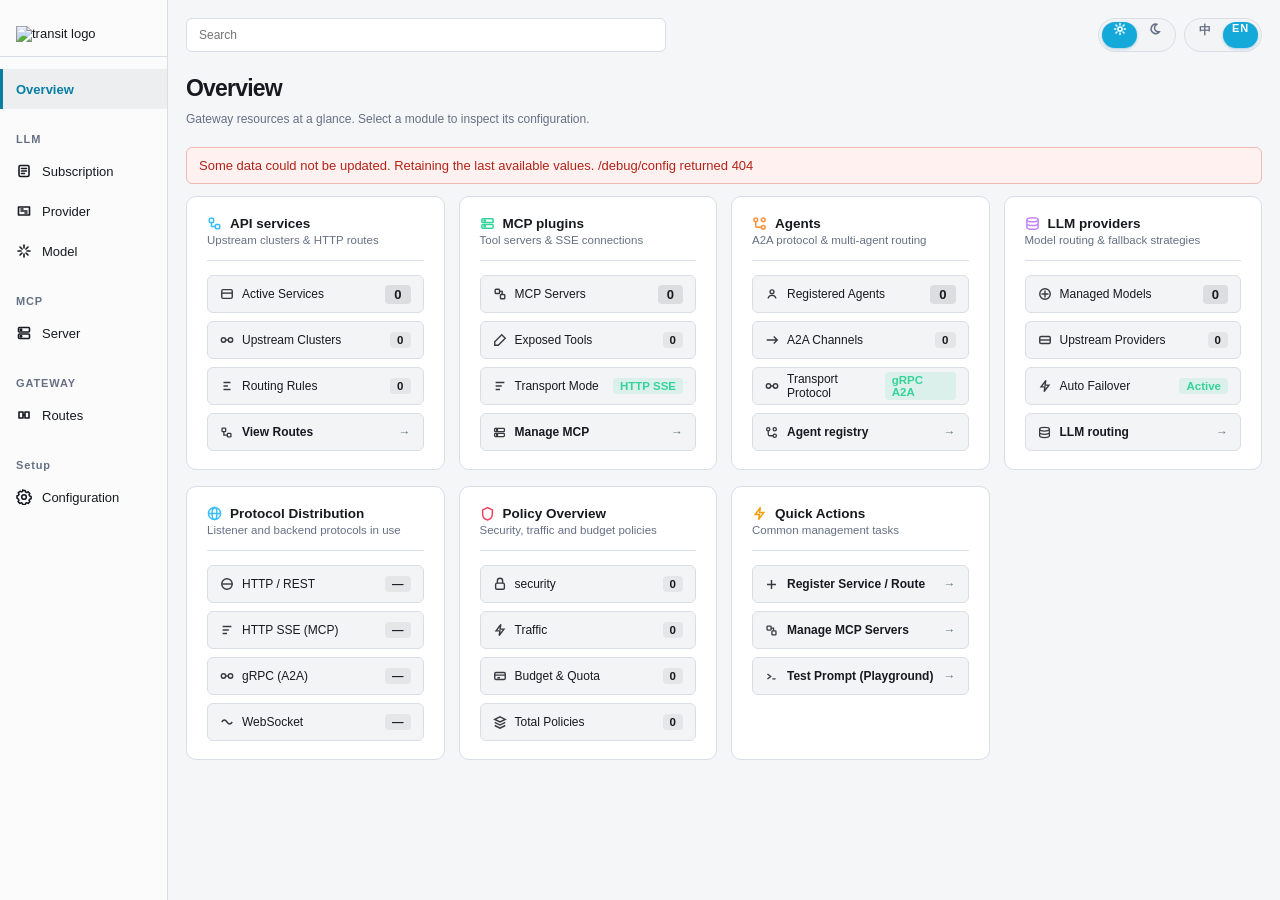
==== commit b26bb9cb: "chore: Clean up legacy code logic and finalize the configuration file structure design" ====
--- a/ui/index.html
+++ b/ui/index.html
@@ -20,40 +20,32 @@
       <div class="brand"><img class="brand-logo" src="/assets/transit-logo.svg?v=3" alt="transit logo"></div>
       <button class="active" data-tab="overview"><span data-i18n="overview">Overview</span></button>
       <div class="nav-group">
-        <div class="nav-label" data-i18n="core">Core</div>
-        <button data-tab="services">
-          <svg class="nav-icon" viewBox="0 0 16 16" aria-hidden="true"><path d="M3 5h4v6H3zM9 5h4v6H9zM7 8h2"/></svg>
-          <span data-i18n="services">APIs</span>
+        <div class="nav-label" data-i18n="llm">LLM</div>
+        <button data-tab="subscription">
+          <svg class="nav-icon" viewBox="0 0 16 16" aria-hidden="true"><rect x="3" y="2.5" width="10" height="11" rx="1.5"/><path d="M5.5 5.5h5M5.5 8h5M5.5 10.5h3"/></svg>
+          <span data-i18n="subscription">Subscription</span>
+        </button>
+        <button data-tab="provider">
+          <svg class="nav-icon" viewBox="0 0 16 16" aria-hidden="true"><path d="M2.5 4h11v8h-11zM5 8h6M5 6h2M9 10h2"/></svg>
+          <span data-i18n="provider">Provider</span>
+        </button>
+        <button data-tab="model">
+          <svg class="nav-icon" viewBox="0 0 16 16" aria-hidden="true"><path d="M8 2v3M8 11v3M2 8h3M11 8h3M4 4l2 2M10 10l2 2M12 4l-2 2M6 10l-2 2"/></svg>
+          <span data-i18n="model">Model</span>
         </button>
       </div>
       <div class="nav-group">
-        <div class="nav-label" data-i18n="ai">AI</div>
-        <button data-tab="llm">
-          <svg class="nav-icon" viewBox="0 0 16 16" aria-hidden="true"><path d="M8 2v3M8 11v3M2 8h3M11 8h3M4 4l2 2M10 10l2 2M12 4l-2 2M6 10l-2 2"/></svg>
-          <span>LLM</span>
-        </button>
-        <button data-tab="mcp">
-          <svg class="nav-icon" viewBox="0 0 16 16" aria-hidden="true"><rect x="2.5" y="2.5" width="5" height="5"/><rect x="8.5" y="8.5" width="5" height="5"/><path d="M7.5 5h3v3"/></svg>
-          <span data-i18n="mcp">MCP</span>
-        </button>
-        <button data-tab="a2a">
-          <svg class="nav-icon" viewBox="0 0 16 16" aria-hidden="true"><circle cx="8" cy="5.5" r="2.2"/><path d="M3.5 13c.6-2.2 2.3-3.4 4.5-3.4s3.9 1.2 4.5 3.4"/></svg>
-          <span data-i18n="a2a">A2A</span>
+        <div class="nav-label" data-i18n="mcp">MCP</div>
+        <button data-tab="server">
+          <svg class="nav-icon" viewBox="0 0 16 16" aria-hidden="true"><rect x="2.5" y="2.5" width="11" height="4.5" rx="1"/><rect x="2.5" y="9" width="11" height="4.5" rx="1"/><circle cx="5" cy="4.75" r="0.75"/><circle cx="5" cy="11.25" r="0.75"/></svg>
+          <span data-i18n="server">Server</span>
         </button>
       </div>
       <div class="nav-group">
-        <div class="nav-label" data-i18n="operations">Operations</div>
-        <button data-tab="observability">
-          <svg class="nav-icon" viewBox="0 0 16 16" aria-hidden="true"><path d="M2 12V8h3v4zM6.5 12V4h3v8zM11 12V6h3v6z"/></svg>
-          <span data-i18n="observability">Observability</span>
-        </button>
-        <button data-tab="security">
-          <svg class="nav-icon" viewBox="0 0 16 16" aria-hidden="true"><path d="M8 1.8 3.5 4v4.2c0 3.1 1.9 5.4 4.5 6.2 2.6-.8 4.5-3.1 4.5-6.2V4z"/><path d="M8 7.2v2.4M8 6.2a.4.4 0 1 0 0-.8.4.4 0 0 0 0 .8z"/></svg>
-          <span data-i18n="security">Security</span>
-        </button>
-        <button data-tab="cost-control">
-          <svg class="nav-icon" viewBox="0 0 16 16" aria-hidden="true"><circle cx="8" cy="8" r="5.2"/><path d="M8 5.2v5.6M6.2 6.4h2.4a1.3 1.3 0 0 1 0 2.6H6.8a1.3 1.3 0 0 0 0 2.6H9.8"/></svg>
-          <span data-i18n="cost-control">Efficiency</span>
+        <div class="nav-label" data-i18n="gatewayGroup">GATEWAY</div>
+        <button data-tab="routes">
+          <svg class="nav-icon" viewBox="0 0 16 16" aria-hidden="true"><path d="M3 5h4v6H3zM9 5h4v6H9zM7 8h2"/></svg>
+          <span data-i18n="routes">Routes</span>
         </button>
       </div>
       <div class="nav-group">
@@ -125,10 +117,10 @@
                 </div>
                 <span class="ov-item-badge" id="ov-stat-routes">3</span>
               </div>
-              <button type="button" class="ov-action-btn" data-action="services">
+              <button type="button" class="ov-action-btn" data-action="routes">
                 <div class="ov-action-btn-left">
                   <svg width="13" height="13" viewBox="0 0 16 16" fill="none" stroke="currentColor" stroke-width="1.6"><rect x="2.5" y="2.5" width="4.5" height="4.5" rx="1"/><rect x="9" y="9" width="4.5" height="4.5" rx="1"/><path d="M4.75 7v4.25h4.25"/></svg>
-                  <span data-i18n="viewServices">View APIs</span>
+                  <span data-i18n="viewRoutes">View Routes</span>
                 </div>
                 <span class="ov-arrow">→</span>
               </button>
@@ -343,47 +335,6 @@
             </div>
           </div>
 
-          <!-- Card 7: Runtime Observability -->
-          <div class="ov-panel-card" id="ov-panel-runtime">
-            <div class="ov-panel-head">
-              <div class="ov-panel-title-row">
-                <svg class="ov-icon green" width="15" height="15" viewBox="0 0 16 16" fill="none" stroke="currentColor" stroke-width="1.6"><path d="M2 9.5 5.5 6l3 3 5.5-5.5M10.5 3.5H14V7"/></svg>
-                <span data-i18n="runtimeObservability">Runtime & Telemetry</span>
-              </div>
-              <div class="ov-panel-sub" data-i18n="runtimeObservabilitySub">Health status and live metrics</div>
-            </div>
-            <div class="ov-item-list">
-              <div class="ov-list-item">
-                <div class="ov-list-item-left">
-                  <svg width="14" height="14" viewBox="0 0 16 16" fill="none" stroke="currentColor" stroke-width="1.6"><circle cx="8" cy="8" r="6"/><path d="M5.5 8l2 2 3-3"/></svg>
-                  <span data-i18n="gatewayStatus">Gateway Status</span>
-                </div>
-                <span class="ov-item-badge success">Healthy 100%</span>
-              </div>
-              <div class="ov-list-item">
-                <div class="ov-list-item-left">
-                  <svg width="14" height="14" viewBox="0 0 16 16" fill="none" stroke="currentColor" stroke-width="1.6"><circle cx="8" cy="8" r="6"/><path d="M8 4v4l3 2"/></svg>
-                  <span data-i18n="p99Latency">P99 Latency</span>
-                </div>
-                <span class="ov-item-badge" id="ov-stat-latency">12.4ms</span>
-              </div>
-              <div class="ov-list-item">
-                <div class="ov-list-item-left">
-                  <svg width="14" height="14" viewBox="0 0 16 16" fill="none" stroke="currentColor" stroke-width="1.6"><path d="M2 8h2l2-4 3 8 2-4h3"/></svg>
-                  <span data-i18n="telemetrySpans">Telemetry Spans</span>
-                </div>
-                <span class="ov-item-badge" id="ov-stat-spans">48 spans/s</span>
-              </div>
-              <button type="button" class="ov-action-btn" data-action="observability">
-                <div class="ov-action-btn-left">
-                  <svg width="13" height="13" viewBox="0 0 16 16" fill="none" stroke="currentColor" stroke-width="1.6"><circle cx="8" cy="8" r="6"/><path d="M8 4v8M4 8h8"/></svg>
-                  <span data-i18n="viewObservability">View Observability</span>
-                </div>
-                <span class="ov-arrow">→</span>
-              </button>
-            </div>
-          </div>
-
           <!-- Card 8: Quick Actions -->
           <div class="ov-panel-card" id="ov-panel-actions">
             <div class="ov-panel-head">
@@ -394,7 +345,7 @@
               <div class="ov-panel-sub" data-i18n="quickActionsSub">Common management tasks</div>
             </div>
             <div class="ov-action-btn-stack">
-              <button type="button" class="ov-action-btn" data-action="services">
+              <button type="button" class="ov-action-btn" data-action="routes">
                 <div class="ov-action-btn-left">
                   <svg width="13" height="13" viewBox="0 0 16 16" fill="none" stroke="currentColor" stroke-width="1.8"><path d="M8 2.5v11M2.5 8h11"/></svg>
                   <span data-i18n="addService">Register Service / Route</span>
@@ -408,13 +359,6 @@
                 </div>
                 <span class="ov-arrow">→</span>
               </button>
-              <button type="button" class="ov-action-btn" data-action="security">
-                <div class="ov-action-btn-left">
-                  <svg width="13" height="13" viewBox="0 0 16 16" fill="none" stroke="currentColor" stroke-width="1.6"><path d="M8 1.8 2.8 4.2v4.3c0 3.6 2.6 5.8 5.2 6.5 2.6-.7 5.2-2.9 5.2-6.5V4.2L8 1.8z"/></svg>
-                  <span data-i18n="configurePolicy">Configure Policy</span>
-                </div>
-                <span class="ov-arrow">→</span>
-              </button>
               <button type="button" class="ov-action-btn" data-action="llm">
                 <div class="ov-action-btn-left">
                   <svg width="13" height="13" viewBox="0 0 16 16" fill="none" stroke="currentColor" stroke-width="1.6"><path d="M3 5l4 3-4 3M9 11h4"/></svg>
@@ -428,7 +372,7 @@
 
         <table id="inventory-table" style="display:none"></table>
       </section>
-            <section id="tab-services" class="hidden">
+      <section id="tab-routes" class="hidden">
 
         <!-- 2. Multi-dimensional Filter Toolbar -->
         <div class="svc-filter-toolbar">
@@ -513,7 +457,6 @@
               <div class="svc-action-bar">
                 <button type="button" class="btn btn-secondary" id="svc-act-probe" style="font-size:11px;padding:4px 10px">Probe Route</button>
                 <button type="button" class="btn btn-secondary" id="svc-act-view-config" style="font-size:11px;padding:4px 10px">View Config</button>
-                <button type="button" class="btn btn-secondary" id="svc-act-open-trace" style="font-size:11px;padding:4px 10px">Open in Traces ↗</button>
                 <button type="button" class="btn btn-secondary" id="svc-act-copy-curl" style="font-size:11px;padding:4px 10px">Copy curl</button>
               </div>
 
@@ -1052,783 +995,6 @@
           </div>
         </div>
       </section>
-      <section id="tab-observability" class="hidden">
-        <!-- 3. Filter Toolbar -->
-        <div class="obs-filter-toolbar">
-          <input type="text" id="obs-search-input" class="obs-search-input" placeholder="Search trace ID, route, backend, error...">
-          <select id="obs-status-filter" class="obs-filter-select">
-            <option value="all">Status: All</option>
-            <option value="success">Success</option>
-            <option value="error">Error</option>
-            <option value="timeout">Timeout</option>
-            <option value="denied">Denied</option>
-          </select>
-          <select id="obs-protocol-filter" class="obs-filter-select">
-            <option value="all">Protocol: All</option>
-            <option value="http">HTTP</option>
-            <option value="llm">LLM</option>
-            <option value="mcp">MCP</option>
-            <option value="a2a">A2A</option>
-          </select>
-          <select id="obs-route-filter" class="obs-filter-select">
-            <option value="all">Route: All Routes</option>
-          </select>
-          <select id="obs-service-filter" class="obs-filter-select">
-            <option value="all">Service: All</option>
-          </select>
-          <button id="obs-reset-btn" class="obs-reset-btn" type="button">Reset</button>
-        </div>
-
-        <!-- 4. Primary Request / Trace Table -->
-        <div class="obs-main-panel">
-          <div class="obs-main-panel-head">
-            <div>
-              <span>Primary Request / Trace Table</span>
-              <span style="font-size:11px;color:var(--muted);margin-left:6px">(Real-time Request Telemetry Stream)</span>
-            </div>
-            <span id="obs-traces-count-badge" class="badge-count">0 Traces</span>
-          </div>
-          <div class="table-wrap">
-            <table id="obs-traces-table" class="obs-traces-table"></table>
-            <table id="observability-table" style="display:none"></table>
-          </div>
-          <div style="display:flex;justify-content:space-between;align-items:center;padding:8px 14px;background:var(--soft);border-top:1px solid var(--line);font-size:11px;color:var(--muted)">
-            <span id="obs-traces-pg-info">Showing real-time trace entries</span>
-            <div>Click any trace row to open Detail Drawer &amp; inspect Spans</div>
-          </div>
-        </div>
-
-        <!-- 5. Selected Trace Context Section (Waterfall & Flow Map) -->
-        <div class="obs-selected-trace-panel" id="obs-selected-panel">
-          <div class="obs-selected-trace-head">
-            <div style="display:flex;align-items:center;gap:8px">
-              <span style="font-size:12px;font-weight:750">Selected Trace Spans Waterfall</span>
-              <span id="obs-trace-status-badge" class="status-badge healthy">Success</span>
-              <span id="obs-selected-trace-summary" class="code muted" style="font-size:11px">—</span>
-            </div>
-            <div style="display:flex;align-items:center;gap:10px">
-              <button type="button" id="obs-flow-toggle-btn" class="btn btn-secondary" style="font-size:11px;padding:3px 8px">Toggle Flow Map</button>
-            </div>
-          </div>
-
-          <div class="obs-trace-meta-row">
-            <div class="obs-meta-pill">
-              <span class="k">Trace ID:</span>
-              <span id="obs-meta-trace-id" class="v code bold">—</span>
-            </div>
-            <div class="obs-meta-pill">
-              <span class="k">Request ID:</span>
-              <span id="obs-meta-req-id" class="v code">—</span>
-            </div>
-            <div class="obs-meta-pill">
-              <span class="k">Start Time:</span>
-              <span id="obs-meta-start-time" class="v">—</span>
-            </div>
-            <div class="obs-meta-pill">
-              <span class="k">Duration:</span>
-              <span id="obs-meta-duration" class="v code">—</span>
-            </div>
-            <div class="obs-meta-pill">
-              <span class="k">Protocol:</span>
-              <span id="obs-meta-proto" class="v cap-tag">—</span>
-            </div>
-            <div class="obs-meta-pill">
-              <span class="k">Route:</span>
-              <span id="obs-meta-route" class="v code">—</span>
-            </div>
-            <div class="obs-meta-pill">
-              <span class="k">Backend:</span>
-              <span id="obs-meta-backend" class="v code">—</span>
-            </div>
-          </div>
-
-          <!-- Trace Spans Waterfall Table -->
-          <div class="table-wrap">
-            <table id="obs-spans-table" class="obs-spans-table"></table>
-          </div>
-
-          <!-- Service Map Flow (Default Collapsed) -->
-          <div class="obs-flow-map" id="obs-flow-map" style="display:none">
-            <div class="obs-flow-node">
-              <div class="obs-flow-node-role">Client Ingress</div>
-              <div class="obs-flow-node-name" id="flow-node-client">Inbound Caller</div>
-              <div class="obs-flow-node-detail">Client Socket</div>
-            </div>
-            <div class="obs-flow-arrow"><span>→</span></div>
-            <div class="obs-flow-node" style="border-color:color-mix(in srgb, #38bdf8 40%, var(--line))">
-              <div class="obs-flow-node-role" style="color:#38bdf8">AI Gateway</div>
-              <div class="obs-flow-node-name" id="flow-node-gw">Data Plane</div>
-              <div class="obs-flow-node-detail" id="flow-node-gw-sub">transit proxy</div>
-            </div>
-            <div class="obs-flow-arrow"><span>→</span></div>
-            <div class="obs-flow-node">
-              <div class="obs-flow-node-role">Policy Engine</div>
-              <div class="obs-flow-node-name" id="flow-node-policy">Native PEP</div>
-              <div class="obs-flow-node-detail">Zero-copy check</div>
-            </div>
-            <div class="obs-flow-arrow"><span>→</span></div>
-            <div class="obs-flow-node" style="border-color:color-mix(in srgb, #10b981 40%, var(--line))">
-              <div class="obs-flow-node-role" style="color:#10b981">Upstream Target</div>
-              <div class="obs-flow-node-name" id="flow-node-target">—</div>
-              <div class="obs-flow-node-detail" id="flow-node-target-sub">—</div>
-            </div>
-          </div>
-        </div>
-
-        <!-- 6. Slide-out Drawer Overlay Backdrop & Container -->
-        <div class="obs-drawer-backdrop" id="obs-drawer-backdrop"></div>
-        <div class="obs-trace-drawer" id="obs-trace-drawer">
-          <div class="obs-drawer-head">
-            <div>
-              <span style="font-size:13px;font-weight:750;color:var(--ink)" id="obs-drawer-title">Trace Details</span>
-              <div style="font-size:10.5px;color:var(--muted);margin-top:2px" id="obs-drawer-subtitle">—</div>
-            </div>
-            <button id="obs-drawer-close-btn" class="drawer-close-btn" type="button">Close ✕</button>
-          </div>
-          <div class="obs-drawer-tabs">
-            <button class="obs-tab-btn active" data-obs-tab="overview">Overview</button>
-            <button class="obs-tab-btn" data-obs-tab="logs">Logs (<span id="obs-drawer-logs-count">0</span>)</button>
-            <button class="obs-tab-btn" data-obs-tab="events">Events (<span id="obs-drawer-events-count">0</span>)</button>
-            <button class="obs-tab-btn" data-obs-tab="attributes">Attributes</button>
-          </div>
-          <div class="obs-drawer-body">
-            <!-- Tab 1: Overview -->
-            <div id="obs-view-overview" class="obs-drawer-view">
-              <div class="obs-section-title">Trace Context (W3C Standard)</div>
-              <div class="obs-prop-row" style="margin-bottom:4px">
-                <span class="obs-prop-k">Trace ID</span>
-                <span class="obs-prop-v code bold" id="drawer-trace-id">—</span>
-              </div>
-              <div class="obs-prop-row" style="margin-bottom:4px">
-                <span class="obs-prop-k">Request ID</span>
-                <span class="obs-prop-v code" id="drawer-req-id">—</span>
-              </div>
-              <div class="obs-prop-row" style="margin-bottom:4px">
-                <span class="obs-prop-k">Protocol</span>
-                <span class="obs-prop-v cap-tag" id="drawer-proto">—</span>
-              </div>
-              <div class="obs-prop-row" style="margin-bottom:4px">
-                <span class="obs-prop-k">Target Route</span>
-                <span class="obs-prop-v code" id="drawer-route">—</span>
-              </div>
-              <div class="obs-prop-row" style="margin-bottom:12px">
-                <span class="obs-prop-k">Backend</span>
-                <span class="obs-prop-v code" id="drawer-backend">—</span>
-              </div>
-
-              <div class="obs-section-title">Failure &amp; Status Analysis</div>
-              <div id="drawer-failure-box" style="padding:8px 10px;border-radius:4px;background:rgba(16,185,129,0.1);color:#10b981;font-size:11px;margin-bottom:12px;display:flex;align-items:center;gap:6px">
-                <span id="drawer-failure-text">No failures detected in this trace</span>
-              </div>
-
-              <div class="obs-section-title">Security Correlation</div>
-              <div style="background:var(--soft);padding:10px;border-radius:6px;border:1px solid var(--line);margin-bottom:12px">
-                <div style="font-size:11px;color:var(--muted);margin-bottom:6px">Cross-check this request in Security Decision Audit:</div>
-                <button type="button" id="drawer-jump-sec-btn" class="btn btn-primary" style="font-size:11px;padding:4px 10px">Jump to Security Audit ↗</button>
-              </div>
-
-              <div class="obs-section-title">Quick Actions</div>
-              <div class="obs-drawer-actions">
-                <button class="obs-action-btn" id="act-view-logs" type="button">View Logs</button>
-                <button class="obs-action-btn" id="act-copy-trace-id" type="button">Copy Trace ID</button>
-              </div>
-            </div>
-
-            <!-- Tab 2: Logs -->
-            <div id="obs-view-logs" class="obs-drawer-view hidden">
-              <div style="font-size:11px;color:var(--muted);margin-bottom:8px">Structured Trace Access Logs:</div>
-              <div id="obs-logs-list" style="display:flex;flex-direction:column;gap:6px;font-family:ui-monospace,monospace;font-size:10.5px"></div>
-            </div>
-
-            <!-- Tab 3: Events -->
-            <div id="obs-view-events" class="obs-drawer-view hidden">
-              <div style="font-size:11px;color:var(--muted);margin-bottom:8px">Span Lifecycle Events:</div>
-              <div id="obs-events-list" style="display:flex;flex-direction:column;gap:6px;font-family:ui-monospace,monospace;font-size:10.5px"></div>
-            </div>
-
-            <!-- Tab 4: Attributes -->
-            <div id="obs-view-attributes" class="obs-drawer-view hidden">
-              <div style="font-size:11px;color:var(--muted);margin-bottom:8px">OpenTelemetry Semantic Attributes:</div>
-              <pre class="code-box" id="obs-attributes-json" style="font-size:10.5px;max-height:280px;background:var(--soft);padding:8px;border-radius:4px;overflow-x:auto"></pre>
-            </div>
-          </div>
-        </div>
-      </section>
-      <section id="tab-security" class="hidden">
-        <!-- 1. Top Posture Bar -->
-        <div class="sec-posture-bar">
-          <div class="sec-posture-items">
-            <div class="sec-posture-item">
-              <span class="sec-posture-label">Default Policy:</span>
-              <span id="sec-posture-default-badge" class="sec-default-policy-badge allow">ALLOW</span>
-              <span class="code" id="sec-posture-default-env" style="font-size:11px;color:var(--muted)">TRANSIT_POLICY_DEFAULT=allow</span>
-            </div>
-            <div class="sec-posture-item">
-              <span class="sec-posture-label">Identity Sources:</span>
-              <span class="sec-posture-val" id="sec-posture-identities-count">0</span>
-            </div>
-            <div class="sec-posture-item">
-              <span class="sec-posture-label">Effective Policies:</span>
-              <span class="sec-posture-val" id="sec-posture-policies-count">0</span>
-            </div>
-            <div class="sec-posture-item">
-              <span class="sec-posture-label">Audit Decisions:</span>
-              <span class="sec-posture-val">
-                <span id="sec-posture-allowed-count" style="color:#10b981">0</span>
-                <span style="color:var(--muted)">/</span>
-                <span id="sec-posture-denied-count" style="color:#ef4444">0 Denied</span>
-              </span>
-            </div>
-          </div>
-          <div class="sec-engine-pill">
-            <span>Runtime:</span>
-            <strong style="color:#10b981">Native Rust Policy Engine</strong>
-            <button type="button" id="sec-refresh-btn" class="btn btn-secondary" style="font-size:11px;padding:3px 8px;margin-left:8px">Sync Audit</button>
-          </div>
-        </div>
-
-        <!-- 2. Security Decision Audit (Full-Width Table) -->
-        <div class="sec-audit-panel" id="sec-events-layout">
-          <div class="sec-audit-toolbar">
-            <div style="display:flex;align-items:center;gap:10px;flex-wrap:wrap">
-              <div>
-                <span style="font-size:12.5px;font-weight:750;color:var(--ink)">Security Decision Audit</span>
-                <span style="font-size:11px;color:var(--muted);margin-left:6px">(PEP Enforcement Log &amp; Trace Evidence)</span>
-              </div>
-              <div class="sec-filter-chips" id="sec-audit-chips">
-                <button type="button" class="sec-filter-chip active" data-filter="all">All Decisions</button>
-                <button type="button" class="sec-filter-chip" data-filter="denied">Denied Only</button>
-                <button type="button" class="sec-filter-chip" data-filter="auth">AuthN / AuthZ</button>
-                <button type="button" class="sec-filter-chip" data-filter="limits">Limits &amp; TLS</button>
-              </div>
-            </div>
-            <div style="display:flex;align-items:center;gap:8px">
-              <input type="text" id="sec-search-input" class="obs-search-input" style="height:28px;width:240px" placeholder="Search trace, principal, reason, policy...">
-            </div>
-          </div>
-          <div class="table-wrap">
-            <table id="sec-events-table" class="sec-events-table"></table>
-          </div>
-          <div style="display:flex;justify-content:space-between;align-items:center;padding:8px 14px;background:var(--soft);border-top:1px solid var(--line);font-size:11px;color:var(--muted)">
-            <span id="sec-events-pg-info">Showing real-time audit entries</span>
-            <div>Click any decision row to inspect enforcement details &amp; evidence</div>
-          </div>
-        </div>
-
-        <!-- 3. Collapsible Security Controls (Policies & Identities) -->
-        <div class="sec-controls-panel" id="sec-controls-panel">
-          <div class="sec-controls-head">
-            <button type="button" class="sec-controls-toggle-btn" id="sec-controls-toggle">
-              <span id="sec-controls-toggle-icon">▸</span>
-              <span>Security Controls &amp; Asset Directory</span>
-              <span class="badge-count" id="sec-controls-summary-badge">0 Items</span>
-            </button>
-            <div class="sec-tab-nav" id="sec-controls-tabs">
-              <button type="button" class="sec-tab-btn active" data-sectab="policies">Effective Policies (<span id="sec-tab-policies-count">0</span>)</button>
-              <button type="button" class="sec-tab-btn" data-sectab="identities">Identity &amp; Trust (<span id="sec-tab-identities-count">0</span>)</button>
-            </div>
-          </div>
-          <div class="sec-controls-body collapsed" id="sec-controls-body">
-            <!-- Sub-Tab: Effective Policies -->
-            <div id="sec-subtab-policies" class="sec-subtab-pane">
-              <div class="sec-controls-toolbar">
-                <span style="font-size:11.5px;color:var(--muted)">Native Rust Security Policies bound to Listeners, Routes &amp; Backends</span>
-                <input type="text" id="sec-policy-search-input" class="obs-search-input" style="height:26px;width:220px" placeholder="Filter policies...">
-              </div>
-              <div class="table-wrap">
-                <table id="sec-policies-table" class="sec-table"></table>
-                <table id="security-table" style="display:none"></table>
-              </div>
-            </div>
-            <!-- Sub-Tab: Identities & Trust Root -->
-            <div id="sec-subtab-identities" class="sec-subtab-pane" style="display:none">
-              <div class="sec-controls-toolbar">
-                <div style="display:flex;align-items:center;gap:8px">
-                  <span style="font-size:11.5px;color:var(--muted)">Kind:</span>
-                  <select id="sec-id-kind-filter" class="obs-filter-select" style="height:26px">
-                    <option value="all">All Kinds</option>
-                    <option value="jwt">JWT / OIDC</option>
-                    <option value="apikey">API Key / HMAC</option>
-                    <option value="mtls">TLS &amp; Upstream mTLS</option>
-                    <option value="secrets">Secrets Vault</option>
-                    <option value="agents">Agent Principals</option>
-                  </select>
-                </div>
-                <input type="text" id="sec-id-search-input" class="obs-search-input" style="height:26px;width:220px" placeholder="Search identities, principals...">
-              </div>
-              <div class="table-wrap">
-                <table id="sec-identities-table" class="sec-table"></table>
-              </div>
-            </div>
-          </div>
-        </div>
-
-        <!-- 4. Slide-out Drawer Overlay Backdrop & Container -->
-        <div class="sec-drawer-backdrop" id="sec-drawer-backdrop"></div>
-        <div class="sec-drawer" id="sec-drawer">
-          <div class="sec-drawer-head">
-            <div>
-              <div style="display:flex;align-items:center;gap:6px">
-                <strong style="font-size:12.5px;color:var(--ink)" id="sec-drawer-event-title">Decision Detail</strong>
-              </div>
-              <div style="font-size:10.5px;color:var(--muted);margin-top:2px" id="sec-drawer-event-time">—</div>
-            </div>
-            <div style="display:flex;align-items:center;gap:6px">
-              <span class="status-badge healthy" id="sec-drawer-badge">allowed</span>
-              <button id="sec-drawer-close-btn" class="drawer-close-btn" type="button">Close ✕</button>
-            </div>
-          </div>
-
-          <div class="sec-drawer-body">
-            <!-- Dynamic Decision Chain (Preserves exact string 'Security Decision Chain' for tests) -->
-            <div>
-              <div class="sec-section-title">Security Decision Chain</div>
-              <div class="sec-dynamic-chain" id="sec-drawer-dynamic-chain"></div>
-            </div>
-
-            <!-- Trace Correlation -->
-            <div style="background:var(--soft);padding:10px;border-radius:6px;border:1px solid var(--line)">
-              <div class="sec-section-title" style="margin-bottom:6px">Trace Correlation (W3C Standard)</div>
-              <div class="obs-prop-row" style="margin-bottom:6px">
-                <span class="obs-prop-k">Trace ID</span>
-                <span class="obs-prop-v code bold" id="sec-drawer-trace-id">—</span>
-              </div>
-              <div style="display:flex;justify-content:flex-end">
-                <button type="button" id="sec-drawer-jump-trace-btn" class="btn btn-primary" style="font-size:11px;padding:4px 10px">View in Observability ↗</button>
-              </div>
-            </div>
-
-            <!-- Identity Context -->
-            <div>
-              <div class="sec-section-title">Identity &amp; Principal Context</div>
-              <div class="obs-prop-row" style="margin-bottom:3px">
-                <span class="obs-prop-k">Actor Identity</span>
-                <span class="obs-prop-v bold" id="sec-drawer-actor">—</span>
-              </div>
-              <div class="obs-prop-row" style="margin-bottom:3px">
-                <span class="obs-prop-k">Principal (SPIFFE)</span>
-                <span class="obs-prop-v code" id="sec-drawer-principal">—</span>
-              </div>
-              <div class="obs-prop-row" style="margin-bottom:3px">
-                <span class="obs-prop-k">AuthN Method</span>
-                <span class="obs-prop-v" id="sec-drawer-authn-method">—</span>
-              </div>
-              <div class="obs-prop-row">
-                <span class="obs-prop-k">Event ID</span>
-                <span class="obs-prop-v code" id="sec-drawer-event-id">—</span>
-              </div>
-            </div>
-
-            <!-- Request Context -->
-            <div>
-              <div class="sec-section-title">Request Context</div>
-              <div class="obs-prop-row" style="margin-bottom:3px">
-                <span class="obs-prop-k">Protocol</span>
-                <span class="obs-prop-v cap-tag" id="sec-drawer-proto">—</span>
-              </div>
-              <div class="obs-prop-row" style="margin-bottom:3px">
-                <span class="obs-prop-k">Route</span>
-                <span class="obs-prop-v code" id="sec-drawer-route">—</span>
-              </div>
-              <div class="obs-prop-row" style="margin-bottom:3px">
-                <span class="obs-prop-k">Target Backend</span>
-                <span class="obs-prop-v code" id="sec-drawer-backend">—</span>
-              </div>
-              <div class="obs-prop-row">
-                <span class="obs-prop-k">Resource</span>
-                <span class="obs-prop-v code" id="sec-drawer-resource">—</span>
-              </div>
-            </div>
-
-            <!-- Policy Enforcement Detail -->
-            <div>
-              <div class="sec-section-title">Policy Enforcement Detail</div>
-              <div class="obs-prop-row" style="margin-bottom:3px">
-                <span class="obs-prop-k">Enforcement Point</span>
-                <span class="obs-prop-v bold" id="sec-drawer-pep">—</span>
-              </div>
-              <div class="obs-prop-row" style="margin-bottom:3px">
-                <span class="obs-prop-k">Policy Name</span>
-                <span class="obs-prop-v code" id="sec-drawer-policy">—</span>
-              </div>
-              <div class="obs-prop-row" style="margin-bottom:3px">
-                <span class="obs-prop-k">Decision</span>
-                <span class="obs-prop-v bold" id="sec-drawer-decision">—</span>
-              </div>
-              <div class="obs-prop-row" style="margin-bottom:3px">
-                <span class="obs-prop-k">Reason Code</span>
-                <span class="obs-prop-v code bold" id="sec-drawer-reason">—</span>
-              </div>
-              <div class="obs-prop-row" style="margin-bottom:3px">
-                <span class="obs-prop-k">HTTP Status</span>
-                <span class="obs-prop-v code" id="sec-drawer-status">—</span>
-              </div>
-              <div class="obs-prop-row">
-                <span class="obs-prop-k">Latency</span>
-                <span class="obs-prop-v code" id="sec-drawer-latency">—</span>
-              </div>
-            </div>
-
-            <!-- Security Evidence -->
-            <div>
-              <div class="sec-section-title">Security Evidence</div>
-              <div class="obs-prop-row" style="margin-bottom:3px">
-                <span class="obs-prop-k">Evidence Hash</span>
-                <span class="obs-prop-v code" style="font-size:10px" id="sec-drawer-hash">—</span>
-              </div>
-              <div class="obs-prop-row">
-                <span class="obs-prop-k">Redacted Attributes</span>
-                <pre class="code" id="sec-drawer-attributes" style="margin:4px 0 0 0;padding:6px;background:var(--soft);border-radius:4px;font-size:10px;overflow-x:auto">{}</pre>
-              </div>
-            </div>
-          </div>
-        </div>
-      </section>
-      <section id="tab-cost-control" class="hidden">
-        <!-- 3. Primary Ledger Tabs Navigation -->
-        <div class="cost-tabs" id="cost-ledger-tabs" style="margin-bottom:14px;background:var(--panel);border:1px solid var(--line);border-radius:var(--radius);padding:2px 6px;">
-          <button class="cost-tab-btn active" data-tab-cost="spend">Spend Ledger (真实费用)</button>
-          <button class="cost-tab-btn" data-tab-cost="token">Token &amp; Cache Ledger (Token 与缓存)</button>
-          <button class="cost-tab-btn" data-tab-cost="efficiency">Execution Efficiency (执行效率)</button>
-          <button class="cost-tab-btn" data-tab-cost="optimization">Optimization &amp; Savings (优化与节省)</button>
-          <button class="cost-tab-btn" data-tab-cost="requests">Request Cost Audit (单请求审计)</button>
-        </div>
-
-        <!-- 4. Tab 1: Spend Ledger Panel -->
-        <div id="cost-view-spend" class="cost-view">
-          <div class="cost-banner">
-            <div>
-              <strong style="color:var(--ink)">Spend Ledger Accounting Integrity:</strong>
-              <span>API USD and Subscription Credits are physically separated. Uncataloged models fail-closed as Unpriced without guessing rates.</span>
-            </div>
-            <div style="font-size:11px;white-space:nowrap;">
-              <span class="status-badge healthy" id="cost-spend-integrity-badge">Fail-Closed Active</span>
-            </div>
-          </div>
-          <div class="cost-two-col">
-            <div class="cost-panel">
-              <div class="cost-panel-head">
-                <span>Model Spend Breakdown</span>
-                <span class="code muted" style="font-size:10.5px" id="cost-spend-models-count">0 models</span>
-              </div>
-              <div class="table-wrap">
-                <table id="cost-spend-model-table" class="cost-table"></table>
-              </div>
-            </div>
-            <div class="cost-panel">
-              <div class="cost-panel-head">
-                <span>Account / Key Spend Breakdown</span>
-                <span class="code muted" style="font-size:10.5px" id="cost-spend-accounts-count">0 accounts</span>
-              </div>
-              <div class="table-wrap">
-                <table id="cost-spend-account-table" class="cost-table"></table>
-              </div>
-            </div>
-          </div>
-        </div>
-
-        <!-- 5. Tab 2: Token & Cache Ledger Panel -->
-        <div id="cost-view-token" class="cost-view hidden">
-          <div class="cost-banner">
-            <div>
-              <strong style="color:var(--ink)">Mutually Exclusive 6 Token Buckets:</strong>
-              <span>Ensures mathematical integrity (uncached + cache_read = input, non_reasoning + reasoning = output). Zero double-counting.</span>
-            </div>
-            <div style="font-size:11px;white-space:nowrap;">
-              <span id="cost-token-quality-badge" class="status-badge healthy">Complete</span>
-            </div>
-          </div>
-          <!-- 6 Buckets Cards -->
-          <div class="cost-token-buckets-grid">
-            <div class="cost-bucket-card">
-              <div class="cost-bucket-title">1. Uncached Input</div>
-              <div class="cost-bucket-val" id="cost-bucket-uncached">0</div>
-              <div class="cost-bucket-desc">Prompt tokens billed at full input rate</div>
-            </div>
-            <div class="cost-bucket-card">
-              <div class="cost-bucket-title">2. Cache Read</div>
-              <div class="cost-bucket-val" id="cost-bucket-cache-read">0</div>
-              <div class="cost-bucket-desc">Prompt tokens served from cache</div>
-            </div>
-            <div class="cost-bucket-card">
-              <div class="cost-bucket-title">3. Cache Write</div>
-              <div class="cost-bucket-val" id="cost-bucket-cache-write">0</div>
-              <div class="cost-bucket-desc">Tokens written to prompt cache</div>
-            </div>
-            <div class="cost-bucket-card">
-              <div class="cost-bucket-title">4. Output Non-Reasoning</div>
-              <div class="cost-bucket-val" id="cost-bucket-output-std">0</div>
-              <div class="cost-bucket-desc">Standard completion tokens</div>
-            </div>
-            <div class="cost-bucket-card">
-              <div class="cost-bucket-title">5. Reasoning Output</div>
-              <div class="cost-bucket-val" id="cost-bucket-reasoning">0</div>
-              <div class="cost-bucket-desc">Internal reasoning / thought tokens</div>
-            </div>
-            <div class="cost-bucket-card">
-              <div class="cost-bucket-title">6. Unclassified</div>
-              <div class="cost-bucket-val" id="cost-bucket-unclassified">0</div>
-              <div class="cost-bucket-desc">Tokens pending classification</div>
-            </div>
-          </div>
-          <!-- Cache Hierarchy & Data Quality Split -->
-          <div class="cost-two-col">
-            <div class="cost-panel">
-              <div class="cost-panel-head">
-                <span>3-Tier Cache Hierarchy Breakdown</span>
-              </div>
-              <div style="padding:12px 14px;display:flex;flex-direction:column;gap:10px;font-size:11.5px;">
-                <div class="obs-prop-row">
-                  <span class="obs-prop-k">Tier 1: Provider Prompt Cache (Read)</span>
-                  <span class="obs-prop-v code bold" id="cost-tier-provider-read">0 tokens</span>
-                </div>
-                <div class="obs-prop-row">
-                  <span class="obs-prop-k">Tier 1: Provider Prompt Cache (Write)</span>
-                  <span class="obs-prop-v code" id="cost-tier-provider-write">0 tokens</span>
-                </div>
-                <div class="obs-prop-row">
-                  <span class="obs-prop-k">Tier 2: Gateway Prefix Cache</span>
-                  <span class="obs-prop-v code bold" id="cost-tier-gateway-prefix">0 tokens</span>
-                </div>
-                <div class="obs-prop-row">
-                  <span class="obs-prop-k">Tier 3: Agent Context Reduced</span>
-                  <span class="obs-prop-v code bold" id="cost-tier-agent-reduced">0 tokens</span>
-                </div>
-              </div>
-            </div>
-            <div class="cost-panel">
-              <div class="cost-panel-head">
-                <span>Token Accounting Quality &amp; Verification</span>
-              </div>
-              <div style="padding:12px 14px;display:flex;flex-direction:column;gap:10px;font-size:11.5px;">
-                <div class="obs-prop-row">
-                  <span class="obs-prop-k">Complete Audit Events</span>
-                  <span class="obs-prop-v pass bold code" id="cost-quality-complete">0</span>
-                </div>
-                <div class="obs-prop-row">
-                  <span class="obs-prop-k">Inconsistent Audit Events</span>
-                  <span class="obs-prop-v denied bold code" id="cost-quality-inconsistent">0</span>
-                </div>
-                <div class="obs-prop-row">
-                  <span class="obs-prop-k">Prompt Cache Hit Ratio</span>
-                  <span class="obs-prop-v bold" id="cost-quality-hit-ratio">0.0%</span>
-                </div>
-                <div class="obs-prop-row">
-                  <span class="obs-prop-k">Context Saved Tokens</span>
-                  <span class="obs-prop-v bold code" id="cost-quality-context-saved">0</span>
-                </div>
-              </div>
-            </div>
-          </div>
-        </div>
-
-        <!-- 6. Tab 3: Execution Efficiency Panel -->
-        <div id="cost-view-efficiency" class="cost-view hidden">
-          <div class="cost-banner">
-            <div>
-              <strong style="color:var(--ink)">Execution Efficiency Accounting:</strong>
-              <span>Tracks MCP tools and A2A methods latency, I/O bytes, and retries. Strictly separates direct_cost from rollup_cost to prevent cascade double-counting.</span>
-            </div>
-            <div style="font-size:11px;">
-              <span class="status-badge healthy" id="cost-eff-retries-badge">0 Retries Observed</span>
-            </div>
-          </div>
-          <div class="cost-two-col">
-            <div class="cost-panel">
-              <div class="cost-panel-head">
-                <span>MCP Tool Execution Efficiency</span>
-                <span class="code muted" style="font-size:10.5px" id="cost-mcp-summary">0 tools</span>
-              </div>
-              <div class="table-wrap">
-                <table id="cost-mcp-table" class="cost-table"></table>
-              </div>
-            </div>
-            <div class="cost-panel">
-              <div class="cost-panel-head">
-                <span>Agent-to-Agent (A2A) Method Efficiency</span>
-                <span class="code muted" style="font-size:10.5px" id="cost-a2a-summary">0 methods</span>
-              </div>
-              <div class="table-wrap">
-                <table id="cost-a2a-table" class="cost-table"></table>
-              </div>
-            </div>
-          </div>
-        </div>
-
-        <!-- 7. Tab 4: Optimization & Savings Panel -->
-        <div id="cost-view-optimization" class="cost-view hidden">
-          <div class="cost-banner">
-            <div>
-              <strong style="color:var(--ink)">Optimization &amp; Savings Principles:</strong>
-              <span>Context saved tokens &ne; USD saved. Gross savings &ne; Net savings. Potential savings &ne; Realized savings. RTK and condense are efficiency evidence.</span>
-            </div>
-          </div>
-          <div class="cost-kpis" style="grid-template-columns: repeat(4, 1fr); margin-bottom: 14px;">
-            <div class="cost-card">
-              <div class="cost-metric-head">Cache Saved Tokens</div>
-              <strong class="cost-metric-num" id="cost-opt-cache-saved">0</strong>
-              <div class="cost-metric-sub">Prompt cache read savings</div>
-            </div>
-            <div class="cost-card">
-              <div class="cost-metric-head">RTK Saved Tokens</div>
-              <strong class="cost-metric-num" id="cost-opt-rtk-saved">0</strong>
-              <div class="cost-metric-sub">Real-Time Knowledge caching</div>
-            </div>
-            <div class="cost-card">
-              <div class="cost-metric-head">Condense Saved Tokens</div>
-              <strong class="cost-metric-num" id="cost-opt-condense-saved">0</strong>
-              <div class="cost-metric-sub">Context window condensation</div>
-            </div>
-            <div class="cost-card">
-              <div class="cost-metric-head">Gross Potential Tokens</div>
-              <strong class="cost-metric-num" id="cost-opt-gross-tokens">0</strong>
-              <div class="cost-metric-sub">Total verifiable efficiency evidence</div>
-            </div>
-          </div>
-          <div class="cost-panel">
-            <div class="cost-panel-head">
-              <span>Optimization Opportunities &amp; Evidence Log</span>
-            </div>
-            <div class="table-wrap">
-              <table id="cost-optimization-table" class="cost-table"></table>
-            </div>
-          </div>
-        </div>
-
-        <!-- 8. Tab 5: Request Cost Audit & Detail Drawer -->
-        <div id="cost-view-requests" class="cost-view hidden">
-          <div class="cost-requests-layout" id="cost-requests-layout">
-            <!-- Left: Events Table -->
-            <div class="cost-panel" style="min-width:0;">
-              <div class="cost-panel-head">
-                <span>Recent Cost &amp; Efficiency Audit Events</span>
-                <span class="code muted" style="font-size:10.5px" id="cost-events-count">0 events</span>
-              </div>
-              <div class="table-wrap">
-                <table id="cost-events-table" class="cost-table"></table>
-              </div>
-            </div>
-            <!-- Right: Detail Drawer -->
-            <div class="cost-panel" id="cost-detail-panel" style="min-width:0;">
-              <div class="cost-panel-head">
-                <div>
-                  <span style="font-weight:750">Request Cost Detail</span>
-                  <span class="code muted" style="font-size:10px;margin-left:6px" id="cost-det-event-id">-</span>
-                </div>
-                <button id="cost-det-view-trace-btn" class="obs-action-btn" type="button" style="font-size:10px;padding:2px 8px">View Trace ↗</button>
-              </div>
-              <div style="padding:12px 14px;display:flex;flex-direction:column;gap:12px">
-                <!-- Meta Grid -->
-                <div style="display:grid;grid-template-columns:1fr 1fr;gap:6px 14px;font-size:11px">
-                  <div class="obs-prop-row"><span class="obs-prop-k">Trace ID</span><span class="obs-prop-v code bold" id="cost-det-trace" style="font-size:10px">-</span></div>
-                  <div class="obs-prop-row"><span class="obs-prop-k">Span ID</span><span class="obs-prop-v code" id="cost-det-span" style="font-size:10px">-</span></div>
-                  <div class="obs-prop-row"><span class="obs-prop-k">Route</span><span class="obs-prop-v code" id="cost-det-route">-</span></div>
-                  <div class="obs-prop-row"><span class="obs-prop-k">Backend</span><span class="obs-prop-v code" id="cost-det-backend">-</span></div>
-                  <div class="obs-prop-row"><span class="obs-prop-k">Model</span><span class="obs-prop-v code bold" id="cost-det-model">-</span></div>
-                  <div class="obs-prop-row"><span class="obs-prop-k">Provider</span><span class="obs-prop-v" id="cost-det-provider">-</span></div>
-                  <div class="obs-prop-row"><span class="obs-prop-k">Protocol</span><span class="obs-prop-v code" id="cost-det-protocol">-</span></div>
-                  <div class="obs-prop-row"><span class="obs-prop-k">Operation</span><span class="obs-prop-v code" id="cost-det-operation">-</span></div>
-                  <div class="obs-prop-row"><span class="obs-prop-k">Status</span><span class="obs-prop-v code" id="cost-det-status">-</span></div>
-                  <div class="obs-prop-row"><span class="obs-prop-k">Latency</span><span class="obs-prop-v code" id="cost-det-latency">-</span></div>
-                </div>
-
-                <!-- Spend & Accounting Box -->
-                <div style="border:1px solid var(--line);border-radius:4px;overflow:hidden">
-                  <div style="font-size:11px;font-weight:750;padding:6px 10px;background:var(--soft);border-bottom:1px solid var(--line)">Spend &amp; Attribution</div>
-                  <div style="padding:8px 10px;display:flex;flex-direction:column;gap:6px;font-size:11px">
-                    <div class="obs-prop-row"><span class="obs-prop-k">API USD</span><span class="obs-prop-v bold code" id="cost-det-usd">$0.00</span></div>
-                    <div class="obs-prop-row"><span class="obs-prop-k">OpenAI Credits</span><span class="obs-prop-v code" id="cost-det-credits">0</span></div>
-                    <div class="obs-prop-row"><span class="obs-prop-k">Pricing Status</span><span class="obs-prop-v" id="cost-det-pricing-status"><span class="status-badge healthy">Exact</span></span></div>
-                    <div class="obs-prop-row"><span class="obs-prop-k">Attribution Mode</span><span class="obs-prop-v" id="cost-det-attribution"><span class="cap-tag">Direct</span></span></div>
-                    <div class="obs-prop-row"><span class="obs-prop-k">Data Quality</span><span class="obs-prop-v" id="cost-det-quality"><span class="status-badge healthy">Complete</span></span></div>
-                  </div>
-                </div>
-
-                <!-- Token Breakdown Box -->
-                <div style="border:1px solid var(--line);border-radius:4px;overflow:hidden">
-                  <div style="font-size:11px;font-weight:750;padding:6px 10px;background:var(--soft);border-bottom:1px solid var(--line)">Token Breakdown (6 Buckets)</div>
-                  <div style="padding:8px 10px;display:grid;grid-template-columns:1fr 1fr;gap:6px 10px;font-size:10.5px">
-                    <div><span class="muted">Uncached Input:</span> <span class="bold code" id="cost-det-tok-uncached">0</span></div>
-                    <div><span class="muted">Cache Read:</span> <span class="bold code" id="cost-det-tok-cache-read">0</span></div>
-                    <div><span class="muted">Cache Write:</span> <span class="bold code" id="cost-det-tok-cache-write">0</span></div>
-                    <div><span class="muted">Output Non-Reason:</span> <span class="bold code" id="cost-det-tok-out-std">0</span></div>
-                    <div><span class="muted">Reasoning Output:</span> <span class="bold code" id="cost-det-tok-reasoning">0</span></div>
-                    <div><span class="muted">Unclassified:</span> <span class="bold code" id="cost-det-tok-unclass">0</span></div>
-                  </div>
-                </div>
-
-                <!-- Execution Efficiency Box -->
-                <div style="border:1px solid var(--line);border-radius:4px;overflow:hidden">
-                  <div style="font-size:11px;font-weight:750;padding:6px 10px;background:var(--soft);border-bottom:1px solid var(--line)">Execution Efficiency</div>
-                  <div style="padding:8px 10px;display:flex;flex-direction:column;gap:6px;font-size:11px">
-                    <div class="obs-prop-row"><span class="obs-prop-k">TTFT</span><span class="obs-prop-v code" id="cost-det-ttft">—</span></div>
-                    <div class="obs-prop-row"><span class="obs-prop-k">I/O Bytes</span><span class="obs-prop-v code" id="cost-det-io-bytes">0 B</span></div>
-                    <div class="obs-prop-row"><span class="obs-prop-k">Retries</span><span class="obs-prop-v code" id="cost-det-retries">0</span></div>
-                  </div>
-                </div>
-              </div>
-            </div>
-          </div>
-        </div>
-
-        <!-- 4. Retained Legacy Tables & Controls (Hidden / Preserved for test compatibility) -->
-        <div id="legacy-cost-panels" style="display:none">
-          <table id="cost-breakdown-table"></table>
-          <table id="cost-tradeoff-table"></table>
-          <table id="cost-expensive-table"></table>
-          <table id="cost-budget-table"></table>
-          <table id="cost-threshold-table"></table>
-          <div class="grid">
-            <div class="metric"><span data-i18n="apiUsd">API USD</span><strong id="metric-api-usd">$0</strong></div>
-            <div class="metric"><span data-i18n="chatgptCredits">OpenAI credits</span><strong id="metric-credits">0</strong></div>
-          </div>
-          <div class="grid">
-            <div class="metric"><span data-i18n="localInput">Local input</span><strong id="metric-local-input">0</strong></div>
-            <div class="metric"><span data-i18n="localCache">Local cache</span><strong id="metric-local-cache">0</strong></div>
-            <div class="metric"><span data-i18n="localCacheWrite">Local cache write</span><strong id="metric-local-write">0</strong></div>
-            <div class="metric"><span data-i18n="localOutput">Local output</span><strong id="metric-local-output">0</strong></div>
-            <div class="metric"><span data-i18n="localTotal">Local total</span><strong id="metric-local-total">0</strong></div>
-          </div>
-          <div class="panel">
-            <div class="panel-head" data-i18n="costFilters">Filters</div>
-            <div class="table-wrap" style="padding:12px 16px">
-              <label for="cost-family" data-i18n="family">Family</label>
-              <select id="cost-family">
-                <option value="chatgpt">OpenAI</option>
-                <option value="claude">Claude</option>
-              </select>
-              <label for="cost-model" data-i18n="model">Model</label>
-              <select id="cost-model"></select>
-              <label for="cost-billing" data-i18n="billing">Billing</label>
-              <select id="cost-billing">
-                <option value="subscription">Subscription</option>
-                <option value="api">API</option>
-              </select>
-              <label for="fx-country" data-i18n="fxCountry">Country FX</label>
-              <select id="fx-country"></select>
-              <span id="fx-meta" class="muted"></span>
-            </div>
-          </div>
-          <div class="panel">
-            <div class="panel-head flame-head"><span data-i18n="flame">Tape</span><span id="flame-last" class="flame-last"></span></div>
-            <div id="cost-flame" class="flame-wrap">
-              <svg id="cost-flame-svg" viewBox="0 0 960 280" preserveAspectRatio="none" role="img" aria-label="cost tape"></svg>
-            </div>
-          </div>
-          <div class="panel">
-            <div class="panel-head" data-i18n="localCli">Local CLI</div>
-            <div class="table-wrap"><table id="cost-local-table"></table></div>
-          </div>
-          <div class="panel">
-            <div class="panel-head" data-i18n="usage">Usage</div>
-            <div class="table-wrap"><table id="cost-usage-table"></table></div>
-          </div>
-          <div class="panel">
-            <div class="panel-head" data-i18n="rateCard">Rate card</div>
-            <div class="table-wrap"><table id="cost-rate-table"></table></div>
-          </div>
-        </div>
-      </section>
       <section id="tab-configuration" class="hidden">
         <div id="configuration-workspace" class="cfg-workspace"></div>
       </section>
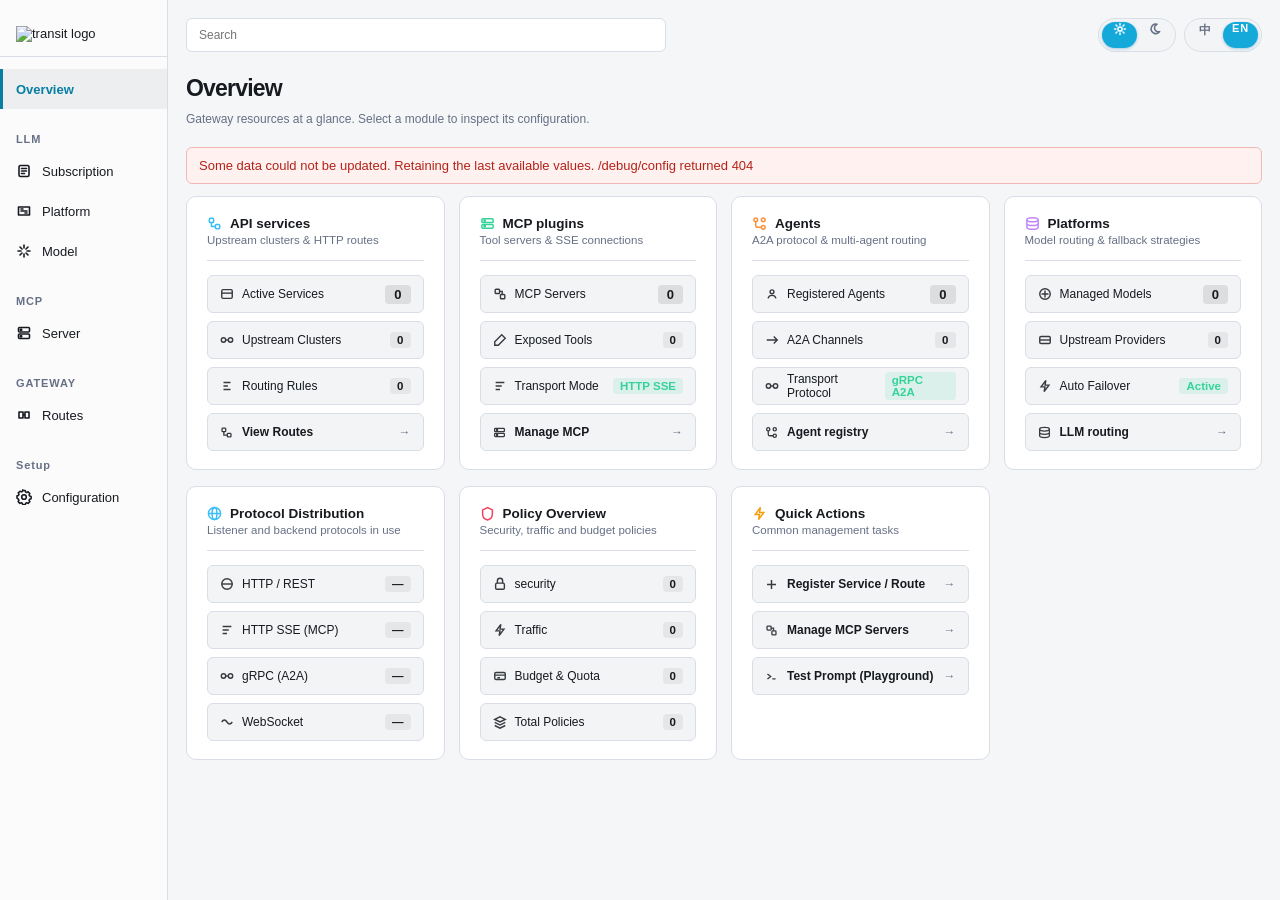
==== commit 9e221e55: "chore: Clean up legacy code logic and rewrite the logging structure" ====
--- a/ui/index.html
+++ b/ui/index.html
@@ -25,9 +25,9 @@
           <svg class="nav-icon" viewBox="0 0 16 16" aria-hidden="true"><rect x="3" y="2.5" width="10" height="11" rx="1.5"/><path d="M5.5 5.5h5M5.5 8h5M5.5 10.5h3"/></svg>
           <span data-i18n="subscription">Subscription</span>
         </button>
-        <button data-tab="provider">
+        <button data-tab="platform">
           <svg class="nav-icon" viewBox="0 0 16 16" aria-hidden="true"><path d="M2.5 4h11v8h-11zM5 8h6M5 6h2M9 10h2"/></svg>
-          <span data-i18n="provider">Provider</span>
+          <span data-i18n="platform">Platform</span>
         </button>
         <button data-tab="model">
           <svg class="nav-icon" viewBox="0 0 16 16" aria-hidden="true"><path d="M8 2v3M8 11v3M2 8h3M11 8h3M4 4l2 2M10 10l2 2M12 4l-2 2M6 10l-2 2"/></svg>
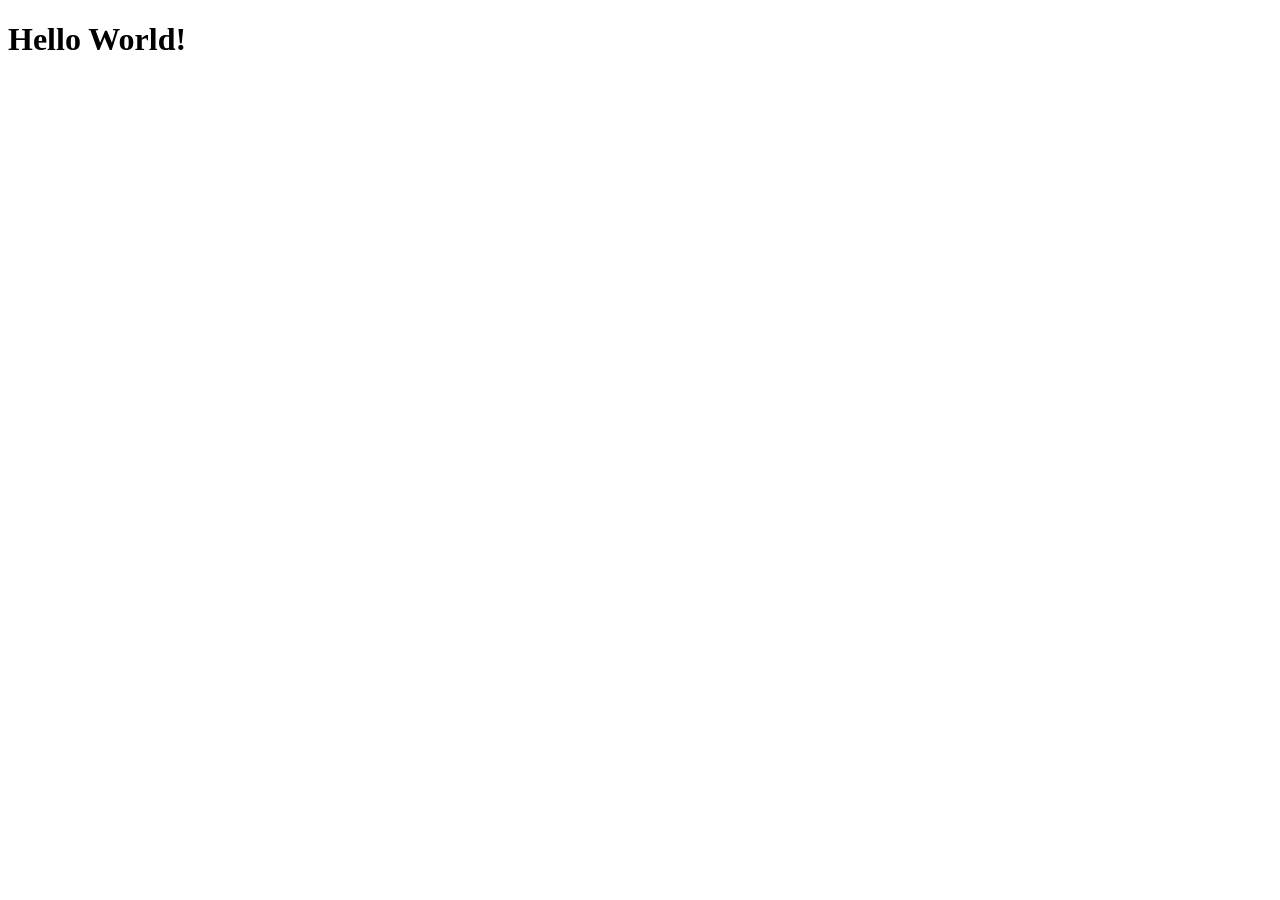
==== commit d223c8d6: "feat: Initialize configuration fields" ====
--- a/ui/index.html
+++ b/ui/index.html
@@ -1,1007 +1,11 @@
 <!doctype html>
-<html lang="en">
+<html lang="zh-CN">
 <head>
-  <meta charset="utf-8">
-  <meta name="viewport" content="width=device-width, initial-scale=1">
-  <link rel="icon" href="/assets/transit-mark.svg" type="image/svg+xml">
-  <title>Transit</title>
-  <script>
-    document.documentElement.dataset.theme = localStorage.getItem('transit-theme') || 'light';
-    document.documentElement.lang = localStorage.getItem('transit-lang') || 'en';
-  </script>
-  <link rel=stylesheet href=src/css/main.css>
-  <link rel=stylesheet href=src/css/llm.css>
-  <link rel=stylesheet href=src/css/configuration.css>
+  <meta charset="UTF-8">
+  <meta name="viewport" content="width=device-width, initial-scale=1.0">
+  <title>Hello World</title>
 </head>
 <body>
-  <a class="skip-link" href="#main-content">Skip to content</a>
-  <div class="shell">
-    <aside class="nav">
-      <div class="brand"><img class="brand-logo" src="/assets/transit-logo.svg?v=3" alt="transit logo"></div>
-      <button class="active" data-tab="overview"><span data-i18n="overview">Overview</span></button>
-      <div class="nav-group">
-        <div class="nav-label" data-i18n="llm">LLM</div>
-        <button data-tab="subscription">
-          <svg class="nav-icon" viewBox="0 0 16 16" aria-hidden="true"><rect x="3" y="2.5" width="10" height="11" rx="1.5"/><path d="M5.5 5.5h5M5.5 8h5M5.5 10.5h3"/></svg>
-          <span data-i18n="subscription">Subscription</span>
-        </button>
-        <button data-tab="platform">
-          <svg class="nav-icon" viewBox="0 0 16 16" aria-hidden="true"><path d="M2.5 4h11v8h-11zM5 8h6M5 6h2M9 10h2"/></svg>
-          <span data-i18n="platform">Platform</span>
-        </button>
-        <button data-tab="model">
-          <svg class="nav-icon" viewBox="0 0 16 16" aria-hidden="true"><path d="M8 2v3M8 11v3M2 8h3M11 8h3M4 4l2 2M10 10l2 2M12 4l-2 2M6 10l-2 2"/></svg>
-          <span data-i18n="model">Model</span>
-        </button>
-      </div>
-      <div class="nav-group">
-        <div class="nav-label" data-i18n="mcp">MCP</div>
-        <button data-tab="server">
-          <svg class="nav-icon" viewBox="0 0 16 16" aria-hidden="true"><rect x="2.5" y="2.5" width="11" height="4.5" rx="1"/><rect x="2.5" y="9" width="11" height="4.5" rx="1"/><circle cx="5" cy="4.75" r="0.75"/><circle cx="5" cy="11.25" r="0.75"/></svg>
-          <span data-i18n="server">Server</span>
-        </button>
-      </div>
-      <div class="nav-group">
-        <div class="nav-label" data-i18n="gatewayGroup">GATEWAY</div>
-        <button data-tab="routes">
-          <svg class="nav-icon" viewBox="0 0 16 16" aria-hidden="true"><path d="M3 5h4v6H3zM9 5h4v6H9zM7 8h2"/></svg>
-          <span data-i18n="routes">Routes</span>
-        </button>
-      </div>
-      <div class="nav-group">
-        <div class="nav-label" data-i18n="setup">Setup</div>
-        <button data-tab="configuration">
-          <svg class="nav-icon" viewBox="0 0 16 16" aria-hidden="true" fill="none" stroke="currentColor" stroke-width="1.3" stroke-linecap="round" stroke-linejoin="round"><circle cx="8" cy="8" r="2.3"/><path d="M6.8 1.5h2.4l.4 1.5c.4.1.7.3 1.1.5l1.4-.7 1.7 1.7-.7 1.4c.2.4.4.7.5 1.1l1.5.4v2.4l-1.5.4c-.1.4-.3.7-.5 1.1l.7 1.4-1.7 1.7-1.4-.7c-.4.2-.7.4-1.1.5l-.4 1.5H6.8l-.4-1.5c-.4-.1-.7-.3-1.1-.5l-1.4.7-1.7-1.7.7-1.4a3.8 3.8 0 0 1-.5-1.1L1 9.2V6.8l1.5-.4c.1-.4.3-.7.5-1.1l-.7-1.4 1.7-1.7 1.4.7c.4-.2.7-.4 1.1-.5l.4-1.5z"/></svg>
-          <span data-i18n="configuration">Configuration</span>
-        </button>
-      </div>
-    </aside>
-    <main id="main-content" tabindex="-1">
-      <div class="topbar">
-        <input id="search-input" class="search" type="search" autocomplete="off" placeholder="Filter this page…  ⌘ K">
-        <div class="tools">
-          <button id="theme-toggle" class="switch" type="button" data-on="light" aria-label="theme">
-            <span class="switch-knob"></span>
-            <span class="switch-opt" data-side="light" aria-hidden="true">
-              <svg viewBox="0 0 16 16"><circle cx="8" cy="8" r="2.4"/><path d="M8 1.8v1.5M8 12.7v1.5M1.8 8h1.5M12.7 8h1.5M3.4 3.4l1.1 1.1M11.5 11.5l1.1 1.1M12.6 3.4l-1.1 1.1M4.5 11.5l-1.1 1.1"/></svg>
-            </span>
-            <span class="switch-opt" data-side="dark" aria-hidden="true">
-              <svg viewBox="0 0 16 16"><path d="M10.4 2.6A5.4 5.4 0 1 0 13.4 11 4.4 4.4 0 0 1 10.4 2.6z"/></svg>
-            </span>
-          </button>
-          <button id="lang-toggle" class="switch lang-switch" type="button" data-on="en" aria-label="language">
-            <span class="switch-knob"></span>
-            <span class="switch-opt" data-side="zh" aria-hidden="true">中</span>
-            <span class="switch-opt" data-side="en" aria-hidden="true">EN</span>
-          </button>
-        </div>
-      </div>
-      <div class="page-heading">
-        <div><h1 id="title">Overview</h1><p id="page-description" class="page-description"></p></div>
-        <div class="page-actions" id="page-actions"></div>
-      </div>
-      <div id="data-notice" class="data-notice hidden" role="note"></div>
-      <div id="error" class="error hidden" role="alert"></div>
-      <div id="page-search-empty" class="page-search-empty hidden" role="status"></div>
-      <section id="tab-overview">
-        <!-- Row 1: Gateway Assets (Expanded to Unified 4-Column Panel Cards) -->
-        <div class="overview-kpi-grid">
-          <!-- Card 1: API Services -->
-          <div class="ov-kpi-card" id="ov-card-api">
-            <div class="ov-panel-head">
-              <div class="ov-panel-title-row">
-                <svg class="ov-icon blue" width="15" height="15" viewBox="0 0 16 16" fill="none" stroke="currentColor" stroke-width="1.6"><rect x="2.5" y="2.5" width="4.5" height="4.5" rx="1"/><rect x="9" y="9" width="4.5" height="4.5" rx="1"/><path d="M4.75 7v4.25h4.25"/></svg>
-                <span data-i18n="apiServices">API services</span>
-              </div>
-              <div class="ov-panel-sub" data-i18n="apiServicesSub">Upstream clusters & HTTP routes</div>
-            </div>
-            <div class="ov-item-list">
-              <div class="ov-list-item">
-                <div class="ov-list-item-left">
-                  <svg width="14" height="14" viewBox="0 0 16 16" fill="none" stroke="currentColor" stroke-width="1.6"><rect x="2" y="3" width="12" height="10" rx="1.5"/><path d="M2 7h12"/></svg>
-                  <span data-i18n="registeredServices">Active Services</span>
-                </div>
-                <strong class="ov-item-badge highlight" id="metric-api">2</strong>
-              </div>
-              <div class="ov-list-item">
-                <div class="ov-list-item-left">
-                  <svg width="14" height="14" viewBox="0 0 16 16" fill="none" stroke="currentColor" stroke-width="1.6"><circle cx="4" cy="8" r="2.5"/><circle cx="12" cy="8" r="2.5"/><path d="M6.5 8h3"/></svg>
-                  <span data-i18n="upstreamClusters">Upstream Clusters</span>
-                </div>
-                <span class="ov-item-badge" id="ov-stat-clusters">2</span>
-              </div>
-              <div class="ov-list-item">
-                <div class="ov-list-item-left">
-                  <svg width="14" height="14" viewBox="0 0 16 16" fill="none" stroke="currentColor" stroke-width="1.6"><path d="M4 4h8M4 8h5M4 12h8"/></svg>
-                  <span data-i18n="routingRules">Routing Rules</span>
-                </div>
-                <span class="ov-item-badge" id="ov-stat-routes">3</span>
-              </div>
-              <button type="button" class="ov-action-btn" data-action="routes">
-                <div class="ov-action-btn-left">
-                  <svg width="13" height="13" viewBox="0 0 16 16" fill="none" stroke="currentColor" stroke-width="1.6"><rect x="2.5" y="2.5" width="4.5" height="4.5" rx="1"/><rect x="9" y="9" width="4.5" height="4.5" rx="1"/><path d="M4.75 7v4.25h4.25"/></svg>
-                  <span data-i18n="viewRoutes">View Routes</span>
-                </div>
-                <span class="ov-arrow">→</span>
-              </button>
-            </div>
-          </div>
-
-          <!-- Card 2: MCP Plugins -->
-          <div class="ov-kpi-card" id="ov-card-mcp">
-            <div class="ov-panel-head">
-              <div class="ov-panel-title-row">
-                <svg class="ov-icon green" width="15" height="15" viewBox="0 0 16 16" fill="none" stroke="currentColor" stroke-width="1.6"><rect x="2" y="3" width="12" height="4" rx="1"/><rect x="2" y="9" width="12" height="4" rx="1"/><circle cx="5" cy="5" r=".75" fill="currentColor"/><circle cx="5" cy="11" r=".75" fill="currentColor"/></svg>
-                <span data-i18n="mcpPlugins">MCP plugins</span>
-              </div>
-              <div class="ov-panel-sub" data-i18n="mcpPluginsSub">Tool servers & SSE connections</div>
-            </div>
-            <div class="ov-item-list">
-              <div class="ov-list-item">
-                <div class="ov-list-item-left">
-                  <svg width="14" height="14" viewBox="0 0 16 16" fill="none" stroke="currentColor" stroke-width="1.6"><rect x="2.5" y="2.5" width="5" height="5" rx="1"/><rect x="8.5" y="8.5" width="5" height="5" rx="1"/><path d="M7.5 5h3v3"/></svg>
-                  <span data-i18n="mcpServers">Plugin Servers</span>
-                </div>
-                <strong class="ov-item-badge highlight" id="metric-mcp">1</strong>
-              </div>
-              <div class="ov-list-item">
-                <div class="ov-list-item-left">
-                  <svg width="14" height="14" viewBox="0 0 16 16" fill="none" stroke="currentColor" stroke-width="1.6"><path d="M10 2l4 4-8 8H2v-4l8-8z"/></svg>
-                  <span data-i18n="exposedTools">Exposed Tools</span>
-                </div>
-                <span class="ov-item-badge" id="ov-stat-mcp-tools">3</span>
-              </div>
-              <div class="ov-list-item">
-                <div class="ov-list-item-left">
-                  <svg width="14" height="14" viewBox="0 0 16 16" fill="none" stroke="currentColor" stroke-width="1.6"><path d="M3 4h10M3 8h7M3 12h5"/></svg>
-                  <span data-i18n="sseTransport">Transport Mode</span>
-                </div>
-                <span class="ov-item-badge success">HTTP SSE</span>
-              </div>
-              <button type="button" class="ov-action-btn" data-action="mcp">
-                <div class="ov-action-btn-left">
-                  <svg width="13" height="13" viewBox="0 0 16 16" fill="none" stroke="currentColor" stroke-width="1.6"><rect x="2" y="3" width="12" height="4" rx="1"/><rect x="2" y="9" width="12" height="4" rx="1"/><circle cx="5" cy="5" r=".75" fill="currentColor"/><circle cx="5" cy="11" r=".75" fill="currentColor"/></svg>
-                  <span data-i18n="manageMcp">Manage MCP</span>
-                </div>
-                <span class="ov-arrow">→</span>
-              </button>
-            </div>
-          </div>
-
-          <!-- Card 3: Agents -->
-          <div class="ov-kpi-card" id="ov-card-agents">
-            <div class="ov-panel-head">
-              <div class="ov-panel-title-row">
-                <svg class="ov-icon orange" width="15" height="15" viewBox="0 0 16 16" fill="none" stroke="currentColor" stroke-width="1.6"><circle cx="4" cy="4" r="2"/><circle cx="12" cy="4" r="2"/><circle cx="12" cy="12" r="2"/><path d="M4 6v4a2 2 0 0 0 2 2h4"/></svg>
-                <span data-i18n="agents">Agents</span>
-              </div>
-              <div class="ov-panel-sub" data-i18n="agentsSub">A2A protocol & multi-agent routing</div>
-            </div>
-            <div class="ov-item-list">
-              <div class="ov-list-item">
-                <div class="ov-list-item-left">
-                  <svg width="14" height="14" viewBox="0 0 16 16" fill="none" stroke="currentColor" stroke-width="1.6"><circle cx="8" cy="5.5" r="2.2"/><path d="M3.5 13c.6-2.2 2.3-3.4 4.5-3.4s3.9 1.2 4.5 3.4"/></svg>
-                  <span data-i18n="registeredAgents">Registered Agents</span>
-                </div>
-                <strong class="ov-item-badge highlight" id="metric-agents">1</strong>
-              </div>
-              <div class="ov-list-item">
-                <div class="ov-list-item-left">
-                  <svg width="14" height="14" viewBox="0 0 16 16" fill="none" stroke="currentColor" stroke-width="1.6"><path d="M2 8h12M10 4l4 4-4 4"/></svg>
-                  <span data-i18n="commPaths">A2A Channels</span>
-                </div>
-                <span class="ov-item-badge" id="ov-stat-a2a-channels">1</span>
-              </div>
-              <div class="ov-list-item">
-                <div class="ov-list-item-left">
-                  <svg width="14" height="14" viewBox="0 0 16 16" fill="none" stroke="currentColor" stroke-width="1.6"><circle cx="4" cy="8" r="2.5"/><circle cx="12" cy="8" r="2.5"/><path d="M6.5 8h3"/></svg>
-                  <span data-i18n="agentProtocol">Transport Protocol</span>
-                </div>
-                <span class="ov-item-badge success">gRPC A2A</span>
-              </div>
-              <button type="button" class="ov-action-btn" data-action="a2a">
-                <div class="ov-action-btn-left">
-                  <svg width="13" height="13" viewBox="0 0 16 16" fill="none" stroke="currentColor" stroke-width="1.6"><circle cx="4" cy="4" r="2"/><circle cx="12" cy="4" r="2"/><circle cx="12" cy="12" r="2"/><path d="M4 6v4a2 2 0 0 0 2 2h4"/></svg>
-                  <span data-i18n="agentRegistryLink">Agent registry</span>
-                </div>
-                <span class="ov-arrow">→</span>
-              </button>
-            </div>
-          </div>
-
-          <!-- Card 4: LLM Providers -->
-          <div class="ov-kpi-card" id="ov-card-llm">
-            <div class="ov-panel-head">
-              <div class="ov-panel-title-row">
-                <svg class="ov-icon purple" width="15" height="15" viewBox="0 0 16 16" fill="none" stroke="currentColor" stroke-width="1.6"><ellipse cx="8" cy="4" rx="6" ry="2.2"/><path d="M2 4v4c0 1.2 2.7 2.2 6 2.2s6-1 6-2.2V4M2 8v4c0 1.2 2.7 2.2 6 2.2s6-1 6-2.2V8"/></svg>
-                <span data-i18n="llmProviders">LLM providers</span>
-              </div>
-              <div class="ov-panel-sub" data-i18n="llmProvidersSub">Model routing & fallback strategies</div>
-            </div>
-            <div class="ov-item-list">
-              <div class="ov-list-item">
-                <div class="ov-list-item-left">
-                  <svg width="14" height="14" viewBox="0 0 16 16" fill="none" stroke="currentColor" stroke-width="1.6"><circle cx="8" cy="8" r="6"/><path d="M8 4v8M4 8h8"/></svg>
-                  <span data-i18n="managedModels">Managed Models</span>
-                </div>
-                <strong class="ov-item-badge highlight" id="metric-llm">7</strong>
-              </div>
-              <div class="ov-list-item">
-                <div class="ov-list-item-left">
-                  <svg width="14" height="14" viewBox="0 0 16 16" fill="none" stroke="currentColor" stroke-width="1.6"><rect x="2" y="4" width="12" height="8" rx="1.5"/><path d="M2 8h12"/></svg>
-                  <span data-i18n="upstreamProviders">Upstream Providers</span>
-                </div>
-                <span class="ov-item-badge" id="ov-stat-providers">2</span>
-              </div>
-              <div class="ov-list-item">
-                <div class="ov-list-item-left">
-                  <svg width="14" height="14" viewBox="0 0 16 16" fill="none" stroke="currentColor" stroke-width="1.6"><path d="M9 1.5 3.5 9h4.5l-1 5.5 5.5-7.5H8z"/></svg>
-                  <span data-i18n="failoverStatus">Auto Failover</span>
-                </div>
-                <span class="ov-item-badge success">Active</span>
-              </div>
-              <button type="button" class="ov-action-btn" data-action="llm">
-                <div class="ov-action-btn-left">
-                  <svg width="13" height="13" viewBox="0 0 16 16" fill="none" stroke="currentColor" stroke-width="1.6"><ellipse cx="8" cy="4" rx="6" ry="2.2"/><path d="M2 4v4c0 1.2 2.7 2.2 6 2.2s6-1 6-2.2V4M2 8v4c0 1.2 2.7 2.2 6 2.2s6-1 6-2.2V8"/></svg>
-                  <span data-i18n="llmRouting">LLM routing</span>
-                </div>
-                <span class="ov-arrow">→</span>
-              </button>
-            </div>
-          </div>
-        </div>
-
-        <!-- Row 2: Gateway Runtime & Operations (Unified 4-Column Panel Cards) -->
-        <div class="overview-bottom-grid">
-          <!-- Card 5: Protocol Distribution -->
-          <div class="ov-panel-card" id="ov-panel-protocols">
-            <div class="ov-panel-head">
-              <div class="ov-panel-title-row">
-                <svg class="ov-icon blue" width="15" height="15" viewBox="0 0 16 16" fill="none" stroke="currentColor" stroke-width="1.6"><circle cx="8" cy="8" r="6.5"/><ellipse cx="8" cy="8" rx="2.6" ry="6.5"/><path d="M1.5 8h13"/></svg>
-                <span data-i18n="protocolDistribution">Protocol Distribution</span>
-              </div>
-              <div class="ov-panel-sub" data-i18n="protocolsInUse">Listener and backend protocols in use</div>
-            </div>
-            <div class="ov-item-list">
-              <div class="ov-list-item">
-                <div class="ov-list-item-left">
-                  <svg width="14" height="14" viewBox="0 0 16 16" fill="none" stroke="currentColor" stroke-width="1.6"><circle cx="8" cy="8" r="6"/><path d="M2 8h12"/></svg>
-                  <span>HTTP / REST</span>
-                </div>
-                <span class="ov-item-badge" id="ov-proto-http">14</span>
-              </div>
-              <div class="ov-list-item">
-                <div class="ov-list-item-left">
-                  <svg width="14" height="14" viewBox="0 0 16 16" fill="none" stroke="currentColor" stroke-width="1.6"><path d="M3 4h10M3 8h7M3 12h5"/></svg>
-                  <span>HTTP SSE (MCP)</span>
-                </div>
-                <span class="ov-item-badge" id="ov-proto-sse">8</span>
-              </div>
-              <div class="ov-list-item">
-                <div class="ov-list-item-left">
-                  <svg width="14" height="14" viewBox="0 0 16 16" fill="none" stroke="currentColor" stroke-width="1.6"><circle cx="4" cy="8" r="2.5"/><circle cx="12" cy="8" r="2.5"/><path d="M6.5 8h3"/></svg>
-                  <span>gRPC (A2A)</span>
-                </div>
-                <span class="ov-item-badge" id="ov-proto-grpc">4</span>
-              </div>
-              <div class="ov-list-item">
-                <div class="ov-list-item-left">
-                  <svg width="14" height="14" viewBox="0 0 16 16" fill="none" stroke="currentColor" stroke-width="1.6"><path d="M2 8c2-3 4-3 6 0s4 3 6 0"/></svg>
-                  <span>WebSocket</span>
-                </div>
-                <span class="ov-item-badge" id="ov-proto-ws">2</span>
-              </div>
-            </div>
-          </div>
-
-          <!-- Card 6: Policy Overview -->
-          <div class="ov-panel-card" id="ov-panel-policies">
-            <div class="ov-panel-head">
-              <div class="ov-panel-title-row">
-                <svg class="ov-icon red" width="15" height="15" viewBox="0 0 16 16" fill="none" stroke="currentColor" stroke-width="1.6"><path d="M8 1.8 2.8 4.2v4.3c0 3.6 2.6 5.8 5.2 6.5 2.6-.7 5.2-2.9 5.2-6.5V4.2L8 1.8z"/></svg>
-                <span data-i18n="policyOverview">Policy Overview</span>
-              </div>
-              <div class="ov-panel-sub" data-i18n="policyOverviewSub">Security, traffic and budget policies</div>
-            </div>
-            <div class="ov-item-list">
-              <div class="ov-list-item">
-                <div class="ov-list-item-left">
-                  <svg width="14" height="14" viewBox="0 0 16 16" fill="none" stroke="currentColor" stroke-width="1.6"><rect x="3" y="7" width="10" height="7" rx="1.5"/><path d="M5 7V4.5a3 3 0 0 1 6 0V7"/></svg>
-                  <span data-i18n="security">Security</span>
-                </div>
-                <span class="ov-item-badge" id="ov-policy-sec">10</span>
-              </div>
-              <div class="ov-list-item">
-                <div class="ov-list-item-left">
-                  <svg width="14" height="14" viewBox="0 0 16 16" fill="none" stroke="currentColor" stroke-width="1.6"><path d="M9 1.5 3.5 9h4.5l-1 5.5 5.5-7.5H8z"/></svg>
-                  <span data-i18n="traffic">Traffic</span>
-                </div>
-                <span class="ov-item-badge" id="ov-policy-traffic">9</span>
-              </div>
-              <div class="ov-list-item">
-                <div class="ov-list-item-left">
-                  <svg width="14" height="14" viewBox="0 0 16 16" fill="none" stroke="currentColor" stroke-width="1.6"><rect x="2" y="4" width="12" height="8" rx="1.5"/><path d="M2 7h12M5 10h3"/></svg>
-                  <span data-i18n="budgetQuota">Budget & Quota</span>
-                </div>
-                <span class="ov-item-badge" id="ov-policy-budget">4</span>
-              </div>
-              <div class="ov-list-item">
-                <div class="ov-list-item-left">
-                  <svg width="14" height="14" viewBox="0 0 16 16" fill="none" stroke="currentColor" stroke-width="1.6"><path d="M2 5l6-3 6 3-6 3-6-3zM2 8.5l6 3 6-3M2 12l6 3 6-3"/></svg>
-                  <span data-i18n="totalPolicies">Total Policies</span>
-                </div>
-                <span class="ov-item-badge" id="ov-policy-total">23</span>
-              </div>
-            </div>
-          </div>
-
-          <!-- Card 8: Quick Actions -->
-          <div class="ov-panel-card" id="ov-panel-actions">
-            <div class="ov-panel-head">
-              <div class="ov-panel-title-row">
-                <svg class="ov-icon yellow" width="15" height="15" viewBox="0 0 16 16" fill="none" stroke="currentColor" stroke-width="1.6"><path d="M9 1.5 3.5 9h4.5l-1 5.5 5.5-7.5H8z"/></svg>
-                <span data-i18n="quickActions">Quick Actions</span>
-              </div>
-              <div class="ov-panel-sub" data-i18n="quickActionsSub">Common management tasks</div>
-            </div>
-            <div class="ov-action-btn-stack">
-              <button type="button" class="ov-action-btn" data-action="routes">
-                <div class="ov-action-btn-left">
-                  <svg width="13" height="13" viewBox="0 0 16 16" fill="none" stroke="currentColor" stroke-width="1.8"><path d="M8 2.5v11M2.5 8h11"/></svg>
-                  <span data-i18n="addService">Register Service / Route</span>
-                </div>
-                <span class="ov-arrow">→</span>
-              </button>
-              <button type="button" class="ov-action-btn" data-action="mcp">
-                <div class="ov-action-btn-left">
-                  <svg width="13" height="13" viewBox="0 0 16 16" fill="none" stroke="currentColor" stroke-width="1.6"><rect x="2.5" y="2.5" width="5" height="5" rx="1"/><rect x="8.5" y="8.5" width="5" height="5" rx="1"/><path d="M7.5 5h3v3"/></svg>
-                  <span data-i18n="manageMcpServers">Manage MCP Servers</span>
-                </div>
-                <span class="ov-arrow">→</span>
-              </button>
-              <button type="button" class="ov-action-btn" data-action="llm">
-                <div class="ov-action-btn-left">
-                  <svg width="13" height="13" viewBox="0 0 16 16" fill="none" stroke="currentColor" stroke-width="1.6"><path d="M3 5l4 3-4 3M9 11h4"/></svg>
-                  <span data-i18n="testPrompt">Test Prompt (Playground)</span>
-                </div>
-                <span class="ov-arrow">→</span>
-              </button>
-            </div>
-          </div>
-        </div>
-
-        <table id="inventory-table" style="display:none"></table>
-      </section>
-      <section id="tab-routes" class="hidden">
-
-        <!-- 2. Multi-dimensional Filter Toolbar -->
-        <div class="svc-filter-toolbar">
-          <input type="text" id="svc-search-input" class="svc-search-input" placeholder="Search route, domain, path, cluster, backend, policy...">
-          <select id="svc-listener-filter" class="svc-filter-select">
-            <option value="all">Listener: All</option>
-          </select>
-          <select id="svc-domain-filter" class="svc-filter-select">
-            <option value="all">Domain: All</option>
-          </select>
-          <select id="svc-source-filter" class="svc-filter-select">
-            <option value="all">Source: All</option>
-            <option value="xds">Ingress xDS</option>
-            <option value="agent_http">Agent HTTP</option>
-          </select>
-          <select id="svc-health-filter" class="svc-filter-select">
-            <option value="all">Health: All</option>
-            <option value="healthy">Healthy</option>
-            <option value="degraded">Degraded</option>
-            <option value="unhealthy">Unhealthy</option>
-          </select>
-          <button id="svc-reset-btn" class="svc-reset-btn" type="button">Reset</button>
-        </div>
-
-        <!-- 3. Primary Hierarchy / Grouped Services Table -->
-        <div class="svc-main-panel">
-          <div class="table-wrap">
-            <table id="services-table" class="svc-table"></table>
-          </div>
-        </div>
-
-        <!-- 4. Selected Service Detail Drawer & Backdrop -->
-        <div class="svc-drawer-backdrop" id="svc-drawer-backdrop"></div>
-        <div class="svc-drawer" id="svc-drawer">
-          <div class="svc-drawer-head">
-            <div>
-              <div style="display:flex;align-items:center;gap:8px">
-                <span id="svc-drawer-name" style="font-size:14px;font-weight:750">Service Route</span>
-                <span id="svc-drawer-status" class="svc-health-pill healthy">Healthy</span>
-                <span id="svc-drawer-source" class="svc-source-tag xds">xDS</span>
-              </div>
-              <div id="svc-drawer-domain" style="font-size:11.5px;color:var(--muted);margin-top:2px">Domain: —</div>
-            </div>
-            <button type="button" class="svc-drawer-close" id="svc-drawer-close">✕</button>
-          </div>
-
-          <div class="svc-drawer-tabs">
-            <button type="button" class="svc-drawer-tab-btn active" data-tab="overview">Overview</button>
-            <button type="button" class="svc-drawer-tab-btn" data-tab="routes">Routes</button>
-            <button type="button" class="svc-drawer-tab-btn" data-tab="backends">Backends</button>
-            <button type="button" class="svc-drawer-tab-btn" data-tab="health">Health</button>
-            <button type="button" class="svc-drawer-tab-btn" data-tab="traffic">Traffic</button>
-            <button type="button" class="svc-drawer-tab-btn" data-tab="policies">Policies</button>
-          </div>
-
-          <div class="svc-drawer-body">
-            <!-- Tab 1: Overview -->
-            <div id="svc-tab-overview" class="svc-drawer-view active">
-              <div class="svc-sub-title">Service Routing Identity</div>
-              <div class="svc-prop-row">
-                <span class="svc-prop-k">Route ID</span>
-                <span class="svc-prop-v code bold" id="svc-prop-id">—</span>
-              </div>
-              <div class="svc-prop-row">
-                <span class="svc-prop-k">Listener Ingress</span>
-                <span class="svc-prop-v code" id="svc-prop-listener">—</span>
-              </div>
-              <div class="svc-prop-row">
-                <span class="svc-prop-k">Domain / Virtual Host</span>
-                <span class="svc-prop-v code" id="svc-prop-domain">—</span>
-              </div>
-              <div class="svc-prop-row">
-                <span class="svc-prop-k">Protocol &amp; TLS</span>
-                <span class="svc-prop-v" id="svc-prop-protocol">—</span>
-              </div>
-              <div class="svc-prop-row">
-                <span class="svc-prop-k">Prefix Rewrite</span>
-                <span class="svc-prop-v code" id="svc-prop-rewrite">—</span>
-              </div>
-
-              <div class="svc-sub-title">Quick Operational Actions</div>
-              <div class="svc-action-bar">
-                <button type="button" class="btn btn-secondary" id="svc-act-probe" style="font-size:11px;padding:4px 10px">Probe Route</button>
-                <button type="button" class="btn btn-secondary" id="svc-act-view-config" style="font-size:11px;padding:4px 10px">View Config</button>
-                <button type="button" class="btn btn-secondary" id="svc-act-copy-curl" style="font-size:11px;padding:4px 10px">Copy curl</button>
-              </div>
-
-              <!-- Interactive Probe Box -->
-              <div id="svc-probe-box" style="display:none;margin-top:12px;background:var(--soft);border:1px solid var(--line);border-radius:6px;padding:10px">
-                <div style="font-size:11px;font-weight:700;color:var(--muted);margin-bottom:6px">Route Validation &amp; Probe</div>
-                <div style="display:flex;gap:6px;margin-bottom:8px">
-                  <input type="text" id="svc-probe-path" class="svc-search-input" style="flex:1" placeholder="Request path...">
-                  <button type="button" class="btn btn-primary" id="svc-probe-run-btn" style="font-size:11px;padding:3px 10px">Send Probe</button>
-                </div>
-                <pre id="svc-probe-output" style="font-size:10.5px;max-height:140px;background:var(--panel);padding:6px 8px;border-radius:4px;overflow:auto;margin:0;color:var(--ink)"></pre>
-              </div>
-
-              <!-- Raw Config Inspection Box -->
-              <div id="svc-config-box" style="display:none;margin-top:12px;background:var(--soft);border:1px solid var(--line);border-radius:6px;padding:10px">
-                <div style="display:flex;justify-content:space-between;align-items:center;margin-bottom:6px">
-                  <span style="font-size:11px;font-weight:700;color:var(--muted)">xDS / Runtime Config Snippet</span>
-                  <button type="button" id="svc-config-copy-btn" class="btn btn-secondary" style="font-size:10.5px;padding:2px 6px">Copy JSON</button>
-                </div>
-                <pre id="svc-config-json" style="font-size:10.5px;max-height:220px;background:var(--panel);padding:8px;border-radius:4px;overflow:auto;margin:0;color:var(--ink)"></pre>
-              </div>
-            </div>
-
-            <!-- Tab 2: Routes -->
-            <div id="svc-tab-routes" class="svc-drawer-view">
-              <div class="svc-sub-title">Path &amp; Method Matching</div>
-              <div class="svc-prop-row">
-                <span class="svc-prop-k">Match Type</span>
-                <span class="svc-prop-v cap-tag" id="svc-route-match-type">—</span>
-              </div>
-              <div class="svc-prop-row">
-                <span class="svc-prop-k">Match Path</span>
-                <span class="svc-prop-v code bold" id="svc-route-match-path">—</span>
-              </div>
-              <div class="svc-prop-row">
-                <span class="svc-prop-k">Allowed Methods</span>
-                <span class="svc-prop-v code" id="svc-route-methods">—</span>
-              </div>
-
-              <div class="svc-sub-title">Required Request Headers</div>
-              <div class="table-wrap" style="margin-top:6px">
-                <table class="svc-table" style="font-size:11px">
-                  <thead>
-                    <tr><th>Header Name</th><th>Expected Value</th></tr>
-                  </thead>
-                  <tbody id="svc-headers-tbody"></tbody>
-                </table>
-              </div>
-            </div>
-
-            <!-- Tab 3: Backends -->
-            <div id="svc-tab-backends" class="svc-drawer-view">
-              <div class="svc-sub-title">Target Upstream Clusters &amp; Backends</div>
-              <div class="table-wrap" style="margin-top:6px">
-                <table class="svc-table" style="font-size:11px">
-                  <thead>
-                    <tr><th>Cluster Name</th><th>Weight</th><th>Share</th><th>Protocol</th><th>TLS</th></tr>
-                  </thead>
-                  <tbody id="svc-clusters-tbody"></tbody>
-                </table>
-              </div>
-
-              <div class="svc-sub-title" style="margin-top:16px">Resilience &amp; Connection Pool</div>
-              <div id="svc-clusters-resilience" style="display:flex;flex-direction:column;gap:8px"></div>
-            </div>
-
-            <!-- Tab 4: Health -->
-            <div id="svc-tab-health" class="svc-drawer-view">
-              <div class="svc-sub-title">Endpoint Health Summary</div>
-              <div style="display:flex;align-items:center;justify-content:space-between;background:var(--soft);padding:10px 12px;border-radius:6px;margin-bottom:12px">
-                <div>
-                  <span style="font-size:11.5px;color:var(--muted)">Cluster Instances:</span>
-                  <span id="svc-health-summary-text" style="font-weight:750;margin-left:6px">—</span>
-                </div>
-                <span id="svc-health-summary-badge" class="svc-health-pill healthy">100% Healthy</span>
-              </div>
-
-              <div class="svc-sub-title">Endpoint Instances</div>
-              <div class="table-wrap">
-                <table class="svc-table" style="font-size:11px">
-                  <thead>
-                    <tr><th>Address:Port</th><th>Weight</th><th>Health Status</th></tr>
-                  </thead>
-                  <tbody id="svc-endpoints-tbody"></tbody>
-                </table>
-              </div>
-            </div>
-
-            <!-- Tab 5: Traffic -->
-            <div id="svc-tab-traffic" class="svc-drawer-view">
-              <div class="svc-sub-title">Runtime Request Telemetry</div>
-              <div style="display:grid;grid-template-columns:repeat(2, 1fr);gap:8px;margin-bottom:12px">
-                <div style="background:var(--soft);padding:8px 10px;border-radius:4px">
-                  <div style="font-size:10.5px;color:var(--muted)">Total Requests</div>
-                  <div id="svc-traffic-reqs" style="font-size:18px;font-weight:750;font-family:monospace">0</div>
-                </div>
-                <div style="background:var(--soft);padding:8px 10px;border-radius:4px">
-                  <div style="font-size:10.5px;color:var(--muted)">In-Flight Concurrency</div>
-                  <div id="svc-traffic-concurrency" style="font-size:18px;font-weight:750;font-family:monospace;color:#38bdf8">0</div>
-                </div>
-                <div style="background:var(--soft);padding:8px 10px;border-radius:4px">
-                  <div style="font-size:10.5px;color:var(--muted)">P95 Latency</div>
-                  <div id="svc-traffic-p95" style="font-size:18px;font-weight:750;font-family:monospace;color:#10b981">0 ms</div>
-                </div>
-                <div style="background:var(--soft);padding:8px 10px;border-radius:4px">
-                  <div style="font-size:10.5px;color:var(--muted)">Error Rate</div>
-                  <div id="svc-traffic-err-rate" style="font-size:18px;font-weight:750;font-family:monospace;color:#ef4444">0.00%</div>
-                </div>
-              </div>
-              <div style="font-size:11px;color:var(--muted)">Metrics populated directly from data plane histogram buckets &amp; concurrency counters.</div>
-            </div>
-
-            <!-- Tab 6: Policies -->
-            <div id="svc-tab-policies" class="svc-drawer-view">
-              <div class="svc-sub-title">Effective Routing &amp; Security Policies</div>
-              <div id="svc-policies-list" style="display:flex;flex-direction:column;gap:6px"></div>
-            </div>
-          </div>
-        </div>
-      </section>
-      <section id="tab-llm" class="hidden">
-        <div id="llm-provider-tabs" class="llm-provider-tabs" aria-label="Providers"></div>
-        <div class="llm-accounts-grid" id="llm-accounts-grid">
-          <!-- Account Cards dynamically populated by renderLlm() -->
-        </div>
-      </section>
-      <section id="tab-mcp" class="hidden">
-        <div class="mcp-section-container">
-          <!-- Top Toolbar with Add Button -->
-          <div class="mcp-toolbar">
-            <button type="button" class="mcp-add-btn" id="mcp-btn-add-server" onclick="openMcpAddModal()">
-              <svg width="12" height="12" viewBox="0 0 16 16" fill="none" stroke="currentColor" stroke-width="2.2">
-                <line x1="8" y1="3" x2="8" y2="13"/>
-                <line x1="3" y1="8" x2="13" y2="8"/>
-              </svg>
-              <span>Add MCP server</span>
-            </button>
-          </div>
-
-          <!-- Single Unified Table Card -->
-          <div class="mcp-card">
-            <table id="mcp-servers-table" class="mcp-table">
-              <thead>
-                <tr>
-                  <th style="width:24%;">NAME</th>
-                  <th style="width:20%;">TYPE</th>
-                  <th style="width:36%;">ENDPOINT</th>
-                  <th style="width:12%;">STATE</th>
-                  <th style="width:8%;text-align:right;"></th>
-                </tr>
-              </thead>
-              <tbody id="tbody-mcp-target-servers">
-                <!-- Populated dynamically -->
-              </tbody>
-            </table>
-          </div>
-
-          <!-- Hidden Compatibility Elements for Backend & Integration Tests -->
-          <div id="mcp-test-compat" style="display:none !important;" aria-hidden="true">
-            <span id="mcp-target-count-badge"></span>
-            <div id="mcp-servers-panel"></div>
-            <div id="mcp-target-inspector" data-test-id="mcp-server-drawer">
-              <div id="mcp-target-inspector-name">—</div>
-              <div id="mcp-target-inspector-health"></div>
-              <div id="mcp-target-inspector-endpoint">—</div>
-              <div id="mcp-target-inspector-transport">—</div>
-              <div id="mcp-target-inspector-affinity">—</div>
-              <div id="mcp-target-inspector-caps-summary">—</div>
-              <div id="mcp-target-inspector-last-handshake">—</div>
-            </div>
-            <div id="mcp-capabilities-panel">
-              <span id="mcp-cap-panel-title"></span>
-              <span id="mcp-cap-count-badge"></span>
-              <div class="mcp-cap-tabs">
-                <button type="button" class="tool-filter-btn active" id="btn-mcp-cap-tools" onclick="filterMcpCapTab('tools', this)">Tools</button>
-                <button type="button" class="tool-filter-btn" id="btn-mcp-cap-resources" onclick="filterMcpCapTab('resources', this)">Resources</button>
-                <button type="button" class="tool-filter-btn" id="btn-mcp-cap-prompts" onclick="filterMcpCapTab('prompts', this)">Prompts</button>
-              </div>
-              <table id="mcp-tools-table">
-                <thead id="thead-mcp-capabilities"></thead>
-                <tbody id="tbody-mcp-capabilities"></tbody>
-              </table>
-            </div>
-            <div id="mcp-invocations-panel">
-              <span id="mcp-invocations-badge"></span>
-              <table id="mcp-invocations-table">
-                <tbody id="tbody-mcp-invocations"></tbody>
-              </table>
-              <div class="mcp-inspector-card hidden" id="mcp-invocation-detail">
-                <div id="mcp-inv-detail-id">—</div>
-                <div id="mcp-inv-detail-status"></div>
-                <div id="mcp-inv-detail-session">—</div>
-                <div id="mcp-inv-detail-caller">—</div>
-                <div id="mcp-inv-detail-target">—</div>
-                <div id="mcp-inv-detail-method">—</div>
-                <div id="mcp-inv-detail-policy">—</div>
-                <div id="mcp-inv-detail-trace">—</div>
-                <pre id="mcp-inv-detail-args">—</pre>
-              </div>
-            </div>
-          </div>
-
-          <!-- Add/Edit MCP Server Dialog -->
-          <div id="mcp-add-dialog" class="mcp-dialog-overlay hidden">
-            <div class="mcp-dialog">
-              <form id="mcp-add-form" onsubmit="handleSaveMcpServer(event)">
-                <header class="mcp-dialog-head">
-                  <h3 id="mcp-dialog-title">Add MCP server</h3>
-                  <button type="button" class="quiet-button close-btn" onclick="closeMcpAddModal()" aria-label="Close">✕</button>
-                </header>
-                <div class="mcp-dialog-body">
-                  <div class="form-group">
-                    <label for="mcp-input-name" class="mcp-form-label">SERVER NAME</label>
-                    <input type="text" id="mcp-input-name" class="input" placeholder="weather" required autocomplete="off" />
-                    <small class="mcp-form-hint">A unique name for this MCP server</small>
-                  </div>
-                  <div class="form-group">
-                    <label class="mcp-form-label">TRANSPORT</label>
-                    <div class="mcp-segmented-group" role="radiogroup" aria-label="Transport">
-                      <button type="button" class="mcp-seg-btn active" data-transport="streamable-http" onclick="selectMcpTransport('streamable-http')">Streamable HTTP</button>
-                      <button type="button" class="mcp-seg-btn" data-transport="legacy-sse" onclick="selectMcpTransport('legacy-sse')">Legacy SSE</button>
-                      <button type="button" class="mcp-seg-btn" data-transport="cli" onclick="selectMcpTransport('cli')">Command Line</button>
-                    </div>
-                  </div>
-                  <div class="form-group">
-                    <label for="mcp-input-endpoint" class="mcp-form-label" id="mcp-label-endpoint">URL</label>
-                    <input type="text" id="mcp-input-endpoint" class="input" placeholder="http://localhost:8080/mcp" required autocomplete="off" />
-                    <small class="mcp-form-hint" id="mcp-hint-endpoint">The endpoint URL of the MCP server</small>
-                  </div>
-                </div>
-                <footer class="mcp-dialog-foot">
-                  <button type="button" class="quiet-button" onclick="closeMcpAddModal()">Cancel</button>
-                  <button type="submit" class="mcp-add-btn">Save server</button>
-                </footer>
-              </form>
-            </div>
-          </div>
-
-        </div>
-      </section>
-      <section id="tab-a2a" class="hidden">
-        <div class="a2a-section-container">
-          <!-- Top Toolbar: Gateways / Routes subtabs + Primary Action Button -->
-          <div class="a2a-toolbar">
-            <div class="a2a-nav-tabs" role="tablist">
-              <button type="button" class="a2a-nav-tab active" id="a2a-tab-btn-gateways" role="tab" aria-selected="true" onclick="switchA2aSubtab('gateways')">Gateways</button>
-              <button type="button" class="a2a-nav-tab" id="a2a-tab-btn-routes" role="tab" aria-selected="false" onclick="switchA2aSubtab('routes')">Routes</button>
-            </div>
-            <div>
-              <button type="button" class="a2a-primary-btn" id="a2a-main-action-btn" onclick="openA2aAddGatewayModal()">
-                <svg width="14" height="14" viewBox="0 0 16 16" fill="none" stroke="currentColor" stroke-width="2" style="vertical-align:middle;"><path d="M8 3v10M3 8h10"/></svg>
-                <span>Add gateway</span>
-              </button>
-            </div>
-          </div>
-
-          <!-- 1. Gateways View -->
-          <div id="a2a-view-gateways">
-            <div class="a2a-kicker">TRAFFIC CONFIGURATION</div>
-            <h2 class="a2a-title">Traffic Gateways</h2>
-            <div class="a2a-subtitle">Configure named gateway listeners that LLM, MCP, UI, and routes can bind to.</div>
-
-            <div class="a2a-gateways-grid" id="a2a-gateways-list">
-              <!-- Rendered dynamically -->
-            </div>
-          </div>
-
-          <!-- 2. Routes View -->
-          <div id="a2a-view-routes" class="hidden">
-            <div class="a2a-kicker">TRAFFIC CONFIGURATION</div>
-            <h2 class="a2a-title">Traffic Routes</h2>
-            <div class="a2a-subtitle">Direct traffic to LLM providers, MCP servers, internal agents, and custom backends.</div>
-
-            <div class="a2a-card">
-              <table class="a2a-table">
-                <thead>
-                  <tr>
-                    <th>NAME</th>
-                    <th>KIND</th>
-                    <th>GATEWAY</th>
-                    <th>MATCH</th>
-                    <th>TARGET BACKENDS</th>
-                    <th style="text-align:right;width:120px;">ACTIONS</th>
-                  </tr>
-                </thead>
-                <tbody id="tbody-a2a-routes-table">
-                  <!-- Rendered dynamically -->
-                </tbody>
-              </table>
-            </div>
-          </div>
-
-          <!-- Test Compatibility Container: placed in viewport corner with minimal opacity to keep Playwright & lib.rs assertions working without visual clutter -->
-          <div id="a2a-test-compat" style="position: fixed; bottom: 0; right: 0; width: 20px; height: 20px; overflow: hidden; opacity: 0.01; pointer-events: auto; z-index: 1;" aria-hidden="true">
-            <input type="text" id="a2a-agent-search-input" value="">
-            <select id="a2a-role-filter"><option value="all">all</option></select>
-            <select id="a2a-status-filter"><option value="all">all</option></select>
-            <select id="a2a-team-filter"><option value="all">all</option></select>
-            <div id="a2a-registry-count-badge"></div>
-            <div id="a2a-agent-inspector">
-              <span id="a2a-inspector-name"></span>
-              <span id="a2a-inspector-role"></span>
-              <span id="a2a-inspector-team"></span>
-              <span id="a2a-inspector-spiffe"></span>
-              <span id="a2a-inspector-endpoint"></span>
-              <div id="a2a-inspector-caps"></div>
-              <div id="a2a-inspector-status-badge"></div>
-            </div>
-            <div id="a2a-registry-pagination-bar"><div class="pg-info" id="a2a-reg-pg-info"></div><div class="pg-controls"></div></div>
-            <table id="a2a-registry-table">
-              <tbody id="tbody-a2a-registry"></tbody>
-            </table>
-            <table id="a2a-table"></table>
-            <button type="button" data-task-tab="all">All</button>
-            <button type="button" data-task-tab="working" onclick="window.a2aTaskTab='working';">Working</button>
-            <div id="a2a-tasks-scope-badge"></div>
-            <table id="a2a-tasks-table">
-              <tbody id="tbody-a2a-tasks"></tbody>
-            </table>
-            <div id="a2a-task-drawer" class="hidden">
-              <span id="a2a-drawer-task-id"></span>
-              <span id="a2a-drawer-status"></span>
-              <span id="a2a-drawer-parent-ref"></span>
-              <span id="a2a-detail-rep-user"></span>
-              <div id="a2a-delegation-tree-view"></div>
-            </div>
-            <div id="a2a-timeline-steps"></div>
-          </div>
-        </div>
-
-        <!-- Add/Edit Gateway Modal Overlay -->
-        <div id="a2a-add-gateway-dialog" class="a2a-dialog-overlay hidden">
-          <div class="a2a-dialog">
-            <div class="a2a-dialog-head">
-              <div>
-                <h3 id="a2a-gw-modal-title">Add gateway</h3>
-                <div style="font-size:12px;color:var(--muted);margin-top:2px;">Create a named gateway listener.</div>
-              </div>
-              <button type="button" class="btn btn-ghost" onclick="closeA2aAddGatewayModal()" style="font-size:18px;line-height:1;padding:4px 8px;">✕</button>
-            </div>
-            <form id="a2a-add-gateway-form" onsubmit="handleA2aSaveGateway(event)">
-              <div class="a2a-dialog-body">
-                <div>
-                  <label class="a2a-label" for="a2a-gw-name">NAME <span style="color:#ef4444">*</span></label>
-                  <input type="text" id="a2a-gw-name" class="a2a-input" placeholder="e.g., default" required oninput="updateA2aGatewayYaml()">
-                </div>
-                <div>
-                  <label class="a2a-label" for="a2a-gw-port">PORT <span style="color:#ef4444">*</span></label>
-                  <input type="number" id="a2a-gw-port" class="a2a-input" placeholder="e.g., 26080" required oninput="updateA2aGatewayYaml()">
-                </div>
-                <label class="a2a-checkbox-card">
-                  <input type="checkbox" id="a2a-gw-default" checked onchange="updateA2aGatewayYaml()">
-                  <div>
-                    <div class="title">Default gateway</div>
-                    <div class="desc">Use this gateway as the fallback when traffic does not specify one.</div>
-                  </div>
-                </label>
-                <div>
-                  <label class="a2a-label" for="a2a-gw-protocol">PROTOCOL</label>
-                  <select id="a2a-gw-protocol" class="a2a-select" onchange="updateA2aGatewayYaml()">
-                    <option value="http">HTTP</option>
-                    <option value="https">HTTPS</option>
-                    <option value="grpc">GRPC</option>
-                    <option value="tcp">TCP</option>
-                  </select>
-                </div>
-                <label class="a2a-checkbox-card">
-                  <input type="checkbox" id="a2a-gw-multiple-listeners" onchange="updateA2aGatewayYaml()">
-                  <div>
-                    <div class="title">Multiple listeners</div>
-                    <div class="desc">Allow multiple listeners to share this port (SO_REUSEPORT).</div>
-                  </div>
-                </label>
-                <div class="a2a-policy-card" onclick="unavailableAction()">
-                  <div class="a2a-policy-left">
-                    <div class="a2a-shield-icon">
-                      <svg width="15" height="15" viewBox="0 0 24 24" fill="none" stroke="currentColor" stroke-width="2"><path d="M12 22s8-4 8-10V5l-8-3-8 3v7c0 6 8 10 8 10z"/></svg>
-                    </div>
-                    <div>
-                      <div style="font-size:13px;font-weight:600;color:#ffffff;">Gateway policies</div>
-                      <div style="font-size:11.5px;color:var(--muted);">Apply security, rate limiting, and traffic policies to this gateway.</div>
-                    </div>
-                  </div>
-                  <div style="font-size:12px;color:var(--muted);">0 policies configured &gt;</div>
-                </div>
-                <div class="a2a-yaml-container">
-                  <div class="a2a-yaml-toggle" onclick="toggleA2aGwYaml(this)">
-                    <span id="a2a-gw-yaml-arrow">▼</span> Resulting YAML
-                  </div>
-                  <pre class="a2a-yaml-block" id="a2a-gw-yaml-preview"></pre>
-                </div>
-              </div>
-              <div class="a2a-dialog-foot">
-                <button type="button" class="btn btn-ghost" onclick="closeA2aAddGatewayModal()">Cancel</button>
-                <button type="button" class="btn btn-ghost" onclick="unavailableAction()">View diff</button>
-                <button type="submit" class="a2a-primary-btn">Save gateway</button>
-              </div>
-            </form>
-          </div>
-        </div>
-
-        <!-- Add/Edit Route Modal Overlay -->
-        <div id="a2a-add-route-dialog" class="a2a-dialog-overlay hidden">
-          <div class="a2a-dialog">
-            <div class="a2a-dialog-head">
-              <div>
-                <h3 id="a2a-route-modal-title">Add route</h3>
-                <div style="font-size:12px;color:var(--muted);margin-top:2px;">Configure routing rules to forward traffic to backends.</div>
-              </div>
-              <button type="button" class="btn btn-ghost" onclick="closeA2aAddRouteModal()" style="font-size:18px;line-height:1;padding:4px 8px;">✕</button>
-            </div>
-            <form id="a2a-add-route-form" onsubmit="handleA2aSaveRoute(event)">
-              <div class="a2a-dialog-body">
-                <div class="a2a-form-row">
-                  <div>
-                    <label class="a2a-label" for="a2a-route-kind">KIND</label>
-                    <select id="a2a-route-kind" class="a2a-select" onchange="updateA2aRouteYaml()">
-                      <option value="http">HTTP</option>
-                      <option value="llm">LLM</option>
-                      <option value="mcp">MCP</option>
-                      <option value="a2a" selected>A2A</option>
-                      <option value="grpc">GRPC</option>
-                    </select>
-                  </div>
-                  <div>
-                    <label class="a2a-label" for="a2a-route-gateway">GATEWAY</label>
-                    <select id="a2a-route-gateway" class="a2a-select" onchange="updateA2aRouteYaml()">
-                      <option value="default">default</option>
-                    </select>
-                  </div>
-                </div>
-                <div>
-                  <label class="a2a-label" for="a2a-route-name">NAME <span style="color:#ef4444">*</span></label>
-                  <input type="text" id="a2a-route-name" class="a2a-input" placeholder="e.g., chat, my-route" required oninput="updateA2aRouteYaml()">
-                </div>
-                <div>
-                  <label class="a2a-label" for="a2a-route-hostnames">HOSTNAMES</label>
-                  <input type="text" id="a2a-route-hostnames" class="a2a-input" placeholder="e.g., api.example.com, *.internal (comma-separated)" oninput="updateA2aRouteYaml()">
-                </div>
-                <div class="a2a-form-row">
-                  <div>
-                    <label class="a2a-label" for="a2a-route-path-type">PATH MATCH</label>
-                    <select id="a2a-route-path-type" class="a2a-select" onchange="updateA2aRouteYaml()">
-                      <option value="prefix">Prefix</option>
-                      <option value="exact">Exact</option>
-                      <option value="regex">Regex</option>
-                    </select>
-                  </div>
-                  <div>
-                    <label class="a2a-label" for="a2a-route-path-value">PATH</label>
-                    <input type="text" id="a2a-route-path-value" class="a2a-input" placeholder="e.g., /v1, /chat/completions" oninput="updateA2aRouteYaml()">
-                  </div>
-                </div>
-                <div>
-                  <label class="a2a-label" for="a2a-route-method">METHOD</label>
-                  <select id="a2a-route-method" class="a2a-select" onchange="updateA2aRouteYaml()">
-                    <option value="">All methods</option>
-                    <option value="GET">GET</option>
-                    <option value="POST">POST</option>
-                    <option value="PUT">PUT</option>
-                    <option value="DELETE">DELETE</option>
-                    <option value="PATCH">PATCH</option>
-                  </select>
-                </div>
-
-                <!-- Headers box -->
-                <div class="a2a-section-box">
-                  <div class="a2a-section-box-head">
-                    <div>
-                      <div class="title">Headers</div>
-                      <div class="desc">Match requests by header values.</div>
-                    </div>
-                    <button type="button" class="a2a-box-btn" onclick="addA2aRouteHeaderRow()">+ Add header match</button>
-                  </div>
-                  <div id="a2a-route-headers-container">
-                    <div class="a2a-box-empty">No header matches configured. Click "+ Add header match" to add one.</div>
-                  </div>
-                </div>
-
-                <!-- Query box -->
-                <div class="a2a-section-box">
-                  <div class="a2a-section-box-head">
-                    <div>
-                      <div class="title">Query</div>
-                      <div class="desc">Match requests by query parameters.</div>
-                    </div>
-                    <button type="button" class="a2a-box-btn" onclick="addA2aRouteQueryRow()">+ Add query match</button>
-                  </div>
-                  <div id="a2a-route-queries-container">
-                    <div class="a2a-box-empty">No query matches configured. Click "+ Add query match" to add one.</div>
-                  </div>
-                </div>
-
-                <!-- Backends box -->
-                <div class="a2a-section-box">
-                  <div class="a2a-section-box-head">
-                    <div>
-                      <div class="title">Backends</div>
-                      <div class="desc">Choose destination backends and traffic split weights.</div>
-                    </div>
-                    <button type="button" class="a2a-box-btn" onclick="addA2aRouteBackendRow()">+ Add backend</button>
-                  </div>
-                  <div id="a2a-route-backends-container">
-                    <!-- Dynamic backend rows -->
-                  </div>
-                </div>
-
-                <!-- Route policies card -->
-                <div class="a2a-policy-card" onclick="unavailableAction()">
-                  <div class="a2a-policy-left">
-                    <div class="a2a-shield-icon">
-                      <svg width="15" height="15" viewBox="0 0 24 24" fill="none" stroke="currentColor" stroke-width="2"><path d="M12 22s8-4 8-10V5l-8-3-8 3v7c0 6 8 10 8 10z"/></svg>
-                    </div>
-                    <div>
-                      <div style="font-size:13px;font-weight:600;color:#ffffff;">Route policies</div>
-                      <div style="font-size:11.5px;color:var(--muted);">Apply security, rate limiting, transform, and timeout policies.</div>
-                    </div>
-                  </div>
-                  <div style="font-size:12px;color:var(--muted);">0 policies configured &gt;</div>
-                </div>
-
-                <!-- Resulting YAML -->
-                <div class="a2a-yaml-container">
-                  <div class="a2a-yaml-toggle" onclick="toggleA2aRouteYaml(this)">
-                    <span id="a2a-route-yaml-arrow">▼</span> Resulting YAML
-                  </div>
-                  <pre class="a2a-yaml-block" id="a2a-route-yaml-preview"></pre>
-                </div>
-              </div>
-              <div class="a2a-dialog-foot">
-                <button type="button" class="btn btn-ghost" onclick="closeA2aAddRouteModal()">Cancel</button>
-                <button type="button" class="btn btn-ghost" onclick="unavailableAction()">View diff</button>
-                <button type="submit" class="a2a-primary-btn">Save route</button>
-              </div>
-            </form>
-          </div>
-        </div>
-      </section>
-      <section id="tab-configuration" class="hidden">
-        <div id="configuration-workspace" class="cfg-workspace"></div>
-      </section>
-    </main>
-  </div>
-  <script src="src/js/llm.js"></script>
-  <script src="src/js/configuration.js"></script>
-  <script src="src/js/app.js"></script>
+<h1>Hello World!</h1>
 </body>
 </html>
